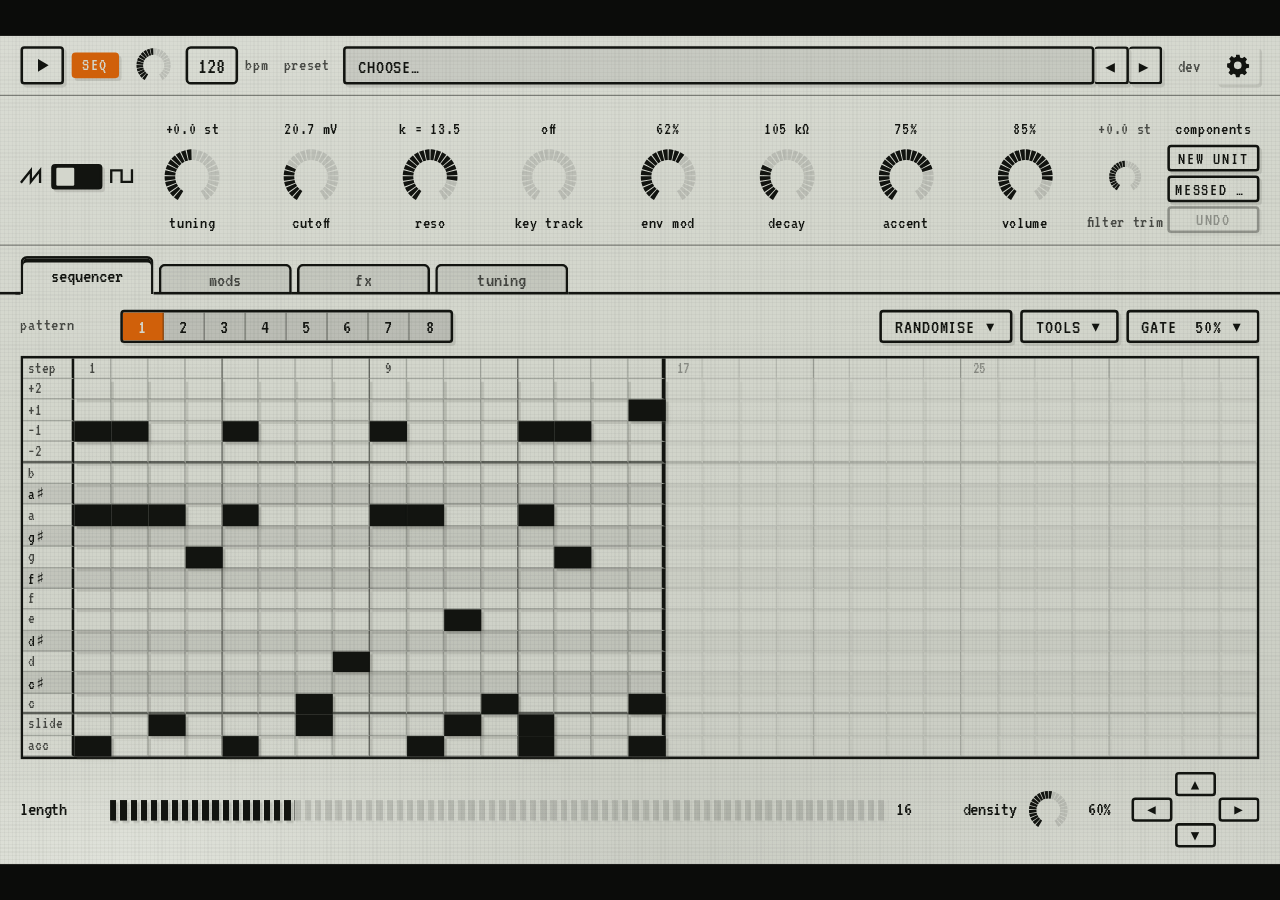
==== index.html @ 3429e7c6 "Copy of tb303-circuit-model at dfaf9ec (PR #81), the starting point Co-Authored-By: Claude Fable 5.2" ====
<!doctype html>
<html lang="en">
<meta charset="utf-8">
<meta name="viewport" content="width=device-width, initial-scale=1, maximum-scale=1, user-scalable=no, viewport-fit=cover">
<title>303 Circuit Model</title>
<link rel="manifest" href="manifest.webmanifest">
<meta name="theme-color" content="#181412">
<link rel="icon" href="icons/icon.svg" type="image/svg+xml">
<link rel="icon" href="icons/icon-192.png" sizes="192x192">
<link rel="apple-touch-icon" href="icons/apple-touch-icon.png">
<meta name="apple-mobile-web-app-capable" content="yes">
<meta name="mobile-web-app-capable" content="yes">
<meta name="apple-mobile-web-app-status-bar-style" content="black">
<meta name="apple-mobile-web-app-title" content="303">
<style>@font-face { font-family: 'VT323'; font-style: normal; font-weight: 400; font-display: block; src: url(fonts/VT323-Regular.ttf) format('truetype'); }</style>
<script>
// Inside the VST3 plug-in (plugin/) this page is the plug-in's screen: the plug-in hands it its saved storage and takes
// the engine messages, and the DAW's transport and tempo replace the Play button and Tempo dial. In a browser this is null.
const tbPlugin = (() => {
  const J = window.__JUCE__, d = J && J.initialisationData && J.initialisationData.tb303 && J.initialisationData.tb303[0];
  if (!d || !J.backend) return null;
  document.documentElement.dataset.plugin = '';
  const emit = (m) => J.backend.emitEvent('tb303', m), data = new Map(Object.entries(d.store || {}));
  const storage = { // a Storage the plug-in keeps (its own state for this instance, and a library shared by every instance)
    getItem: (k) => data.has(k) ? data.get(k) : null,
    setItem: (k, v) => { v = String(v); data.set(k, v); emit({ type: 'store', key: k, value: v }); },
    removeItem: (k) => { data.delete(k); emit({ type: 'store', key: k, value: null }); },
    key: (i) => [...data.keys()][i] ?? null,
    get length() { return data.size; },
  };
  return { info: d, storage, send: emit, on: (fn) => J.backend.addEventListener('tb303', fn) };
})();
const tbStore = tbPlugin ? tbPlugin.storage : (() => { try { return localStorage; } catch { return null; } })();
</script>
<script>try { const r = document.documentElement, t = JSON.parse(tbStore.getItem('tb303.lcdTheme')), v = JSON.parse(tbStore.getItem('tb303.lcdVars')); if (typeof t === 'string') r.dataset.lcd = t; if (JSON.parse(tbStore.getItem('tb303.lcdMode')) !== 'mono') r.dataset.lcdmode = 'colour'; if (v) for (const k in v) r.style.setProperty(k, v[k]); } catch {}</script>
<style>
/* Layout: one quiet instrument page (knobs, transport, steps); everything else lives in the Options sheet.
   Look (v45, from Johnny's SH-101 project): one pane of backlit orange LCD glass in a black bezel on a dark case.
   One ink for the segments, a faint ghost of unlit ones, the offset shadow LCD type casts, a pixel font throughout.
   Buttons are outlined boxes that invert when on. Deliberately single-theme: it is a lit LCD either way. */
:root {
  --case: #181412;
  --bezel: #0b0c0a;
  --glass: #f7962f;     /* orange backlit LCD */
  --ink: #1c0a00;
  --ghost: rgb(var(--ink-rgb) / .13);
  --tint: rgb(var(--ink-rgb) / .08);
  --tint2: rgb(var(--ink-rgb) / .2);
  --rulec: rgb(var(--ink-rgb) / .4);
  --shadow: 2px 2px 0 rgb(var(--ink-rgb) / .17);
  --page: var(--case);
  --bg: transparent;    /* device panel: the glass shows through */
  --fg: var(--ink);
  --mute: rgb(var(--ink-rgb) / .72);
  --line: rgb(var(--ink-rgb) / .45);
  --soft: var(--tint);
  --on: var(--ink);     /* switched on, selected: segments lit */
  --hi: var(--ink);     /* values, playhead */
  --well: var(--tint);  /* inset fields and the step grid */
  --font-body: "VT323", ui-monospace, "SF Mono", Menlo, monospace;
  --font-mono: var(--font-body);
  --knob: 48px;         /* every dial on the front, the effects and the mods */
  --knob-part: 40px;    /* dials in Options › Circuit */
  --kn-w: 78px;         /* width of an effect dial cell */
  color-scheme: light;
}
* { box-sizing: border-box; }
html { background: var(--case) radial-gradient(120% 60% at 50% 0%, #2d2622, var(--case)) no-repeat; color: var(--fg); min-height: 100%; }
body { margin: 0; padding-left: max(16px, env(safe-area-inset-left, 0px)); padding-right: max(16px, env(safe-area-inset-right, 0px)); padding-block: 28px 48px;
  font-family: var(--font-body); font-size: 17px; line-height: 1.5; color: var(--fg); background: transparent; }
.main { max-width: 1060px; margin: 0 auto; display: grid; gap: 10px; }
h1, h2, h3 { font-family: var(--font-body); font-weight: 400; margin: 0; text-wrap: balance; }
.label { font: 14px var(--font-body); letter-spacing: .02em; color: var(--mute); }
.hint { color: var(--mute); font-size: 17px; }
.status { position: absolute; width: 1px; height: 1px; overflow: hidden; clip: rect(0 0 0 0); }

/* controls */
button { font: 17px var(--font-body); color: var(--fg); background: transparent; border: 1px solid var(--ink); border-radius: 2px; padding: 4px 10px; cursor: pointer; }
button:hover:not(:disabled) { background: var(--rulec); }
button:disabled { opacity: .35; cursor: default; }
select, input[type=text] { font: 17px var(--font-body); color: var(--fg); background: transparent; border: 1px solid var(--ink); border-radius: 2px; padding: 4px 10px; }
input[type=text] { background: var(--well); }
select option { background: var(--bg); color: var(--fg); }
button:focus-visible, select:focus-visible, input:focus-visible, .knob:focus-visible { outline: 1px solid var(--hi); outline-offset: 2px; }
.icon { width: 34px; height: 30px; padding: 0; display: grid; place-items: center; }
.icon svg { width: 16px; height: 16px; fill: var(--fg); }
.switch { width: 40px; height: 20px; padding: 0; position: relative; background: var(--well); border-radius: 10px; }
.switch .thumb { position: absolute; top: 2px; left: 2px; width: 14px; height: 14px; border-radius: 50%; background: var(--fg); transition: left .12s; }
.switch[aria-checked=true] { background: var(--on); }
.switch[aria-checked=true] .thumb { left: 22px; background: var(--ink); }
.seg { display: inline-flex; border: 1px solid var(--ink); border-radius: 2px; overflow: hidden; }
.seg button { background: transparent; border: 0; border-right: 1px solid var(--ink); border-radius: 0; }
.seg button[aria-pressed=true], .seg button[aria-checked=true] { background: var(--on); color: var(--glass); }
.onoff { min-width: 52px; }
.onoff[aria-pressed=true] { background: var(--on); color: var(--glass); }
.tabs { display: flex; flex-wrap: nowrap; overflow-x: auto; scrollbar-width: thin; border-bottom: 1px solid var(--ink); }
.tabs button { flex: none; }
.mtabs button, .otabs button, #ptabs button { background: var(--glass); border: 1px solid var(--ink); border-bottom: 0; border-radius: 3px 3px 0 0; font: 15.5px var(--font-body); letter-spacing: .02em; color: var(--mute); margin: 0; padding: 5px 14px; }
.mtabs button[aria-selected=true], .otabs button[aria-selected=true], #ptabs button[aria-selected=true] { background: var(--on); color: var(--glass); border-bottom-color: transparent; }
.tabs button .n { font: 14px var(--font-mono); margin-left: 4px; }

/* dials: label above, ring in the middle, value below (as in Live) */
.knob { touch-action: none; cursor: ns-resize; border-radius: 50%; }
.knob svg { width: 100%; height: 100%; display: block; overflow: visible; }
.knob svg .trk { stroke: var(--ghost); stroke-width: 3.6; stroke-linecap: butt; }
.knob svg .arc { stroke: var(--hi); stroke-width: 3.6; stroke-linecap: butt; }
.knob svg .ptr { stroke: var(--ink); stroke-width: 3; stroke-linecap: round; }
.kn, .md, .pk { display: grid; justify-items: center; gap: 4px; text-align: center; min-width: 0; }
.kn .knob, .md .knob { width: var(--knob); height: var(--knob); }
.kn .name, .md .mname, .pk .ref { order: -1; font: 15.5px/1.2 var(--font-body); letter-spacing: 0; text-transform: none; color: var(--fg); }
.kn .val, .md .val, .pk .val { font: 14.5px/1.2 var(--font-body); color: var(--fg); min-height: 0; }
.kn .val, .md .val { transition: opacity .15s; }
.md .val, .pk .val { cursor: pointer; white-space: nowrap; }
.md .val.changed, .pk .val.changed { color: var(--on); font-weight: 400; }
.kn .ref { display: none; }
.kn.small .name { font-size: 16px; }

/* control bar: transport, tempo, the three preset pickers, Functions, version, options */
.top { display: flex; align-items: center; flex-wrap: wrap; gap: 10px 14px; position: sticky; top: 0; z-index: 30; margin: -28px -16px 0; padding: 10px 16px;
  background: transparent; border-bottom: 1px solid var(--ink); }
.play .sq, .play[aria-pressed=true] .tri { display: none; }
.play[aria-pressed=true] .sq { display: inline; }
.play[aria-pressed=true] { background: var(--on); }
.play[aria-pressed=true] svg { fill: var(--glass); }
.bpm { display: flex; align-items: center; gap: 10px; }
.bpm .knob { width: 30px; height: 30px; }
.bpm-read { display: flex; align-items: baseline; gap: 6px; line-height: 1; }
.bpm-read output { font: 18px/1 var(--font-body); background: var(--well); color: var(--hi); border: 1px solid var(--ink); border-radius: 2px; padding: 5px 8px; min-width: 4.2ch; text-align: center; }
.top .hp { position: relative; flex: 1 1 120px; min-width: 0; display: grid; grid-template-columns: auto minmax(0, 1fr); align-items: center; gap: 0 10px; }
.fn { position: relative; }
.top .fn > button { font: 17px/1.2 var(--font-body); padding: 5px 10px; }
.top .fn > button::after { content: " ▾"; font-size: 19.5px; }
.fn-menu { position: absolute; z-index: 40; top: calc(100% + 4px); right: 0; min-width: 220px; display: grid; padding: 4px 0;
  background: var(--glass); border: 1px solid var(--ink); border-radius: 3px; box-shadow: 0 6px 20px rgb(var(--ink-rgb) / .3); }
.fn-menu[hidden] { display: none; }
.fn-menu button { border: 0; background: transparent; text-align: left; padding: 6px 12px; font: 17px/1.4 var(--font-body); white-space: nowrap; }
.fn-menu button:disabled { opacity: .4; }
.fn-menu button:not(:disabled):hover, .fn-menu button:focus-visible { background: var(--hi) !important; color: var(--glass) !important; outline: 0; }
/* short messages from Functions, Generate and the like, under the bar */
.sq-msg { position: absolute; right: 16px; top: calc(100% + 6px); max-width: min(560px, calc(100% - 32px)); padding: 6px 10px; font: 17px/1.4 var(--font-body); color: var(--fg); pointer-events: none;
  background: var(--glass); border: 1px solid var(--ink); border-radius: 3px; box-shadow: 0 6px 20px rgb(var(--ink-rgb) / .3); }
.sq-msg:empty { display: none; }
.ver { font: 14.5px var(--font-body); color: var(--mute); white-space: nowrap; margin-left: auto; font-variant-numeric: tabular-nums; }
.gear { background: transparent; border-color: transparent; }
.ver + .gear { margin-left: 0; }
.gear svg { width: 20px; height: 20px; }

/* preset picker: our own listbox over a hidden <select>, with folders, search, filter chips and stars */
.pm { position: relative; flex: 1 1 100%; display: flex; min-width: 0; }
.pm .pm-btn { flex: 1; min-width: 0; display: flex; justify-content: space-between; gap: 10px; text-align: left; font: 17px/1.2 var(--font-body); padding: 5px 10px; background: var(--well); }
.pm-btn span { overflow: hidden; text-overflow: ellipsis; white-space: nowrap; }
.pm-btn .cur { flex: 1 1 auto; min-width: 0; }
.pm .pm-btn .cur { color: var(--fg); }
.pm .pm-step { padding: 0 8px; font-size: 12.5px; border-left-width: 0; }
.pm-pop { position: absolute; z-index: 40; top: calc(100% + 4px); left: 0; right: 0; min-width: 280px; max-height: min(62vh, 460px);
  display: grid; grid-template-columns: minmax(0, 1fr); grid-template-rows: auto minmax(0, 1fr);
  background: var(--glass); border: 1px solid var(--ink); border-radius: 3px; box-shadow: 0 6px 20px rgb(var(--ink-rgb) / .3); }
.pm-pop[hidden] { display: none; }
.pm-head { display: grid; min-width: 0; }
.pm .pm-qrow { display: flex; gap: 6px; margin: 8px; }
.pm .pm-q { flex: 1; min-width: 0; font: 17px var(--font-body); padding: 5px 8px; }
.pm-list { overflow-y: auto; overscroll-behavior: contain; padding: 0 0 6px; scrollbar-width: thin; scrollbar-color: var(--fg) transparent; }
.pm .pm-g { display: flex; width: 100%; border: 0; border-top: 1px solid var(--rulec); padding: 6px 10px; padding-left: calc(10px + var(--d, 0) * 14px); background: transparent;
  font: 14.5px var(--font-body); letter-spacing: .03em; text-align: left; }
.pm .pm-g.sub { font-weight: 400; color: var(--fg); border-top-color: transparent; }
.pm-g::before { content: "▸"; margin-right: 8px; }
.pm-g[aria-expanded=true]::before { content: "▾"; }
.pm-g .n { margin-left: auto; color: var(--mute); font-weight: 400; }
.pm-row { display: flex; align-items: stretch; }
.pm .pm-i { width: 100%; border: 0; padding: 2px 12px; background: transparent; text-align: left; font: 17px/1.6 var(--font-body); white-space: nowrap; overflow: hidden; text-overflow: ellipsis; }
.pm-row .pm-i { flex: 1; min-width: 0; padding-left: calc(12px + var(--d, 0) * 14px); display: flex; gap: 8px; align-items: baseline; }
.pm .pm-i[aria-selected=true] { background: var(--on); color: var(--glass); }
.pm-i.act, .pm-i:hover, .pm-g.act { background: var(--tint); }
.pm-path { margin-left: auto; color: var(--mute); font-size: 14px; flex: none; }
.pm-i[aria-selected=true] .pm-path { color: var(--glass); }
.pm .pm-star { flex: none; width: 28px; padding: 0; border: 0; background: transparent; color: var(--rulec); font-size: 17px; }
.pm .pm-star:hover { color: var(--fg); }
.pm .pm-star[aria-pressed=true] { color: var(--on); }
.pm-sum { padding: 4px 12px 6px; font-size: 14.5px; color: var(--mute); }
.pm-sep { border-top: 1px solid var(--rulec); margin: 4px 0; }
.pm-none { padding: 10px 12px; color: var(--mute); }
/* save / delete row at the foot of the picker */
.presets { display: flex; flex-wrap: wrap; gap: 10px 12px; align-items: center; }
.presets select { min-width: 200px; max-width: 100%; }
.presets input[type=text] { width: 180px; max-width: 100%; }
.presets .hint { flex-basis: 100%; }
.pm-foot { display: none; }
.pm-pop .pm-foot { display: flex; flex-wrap: wrap; gap: 6px; padding: 8px; border-top: 1.5px solid var(--fg); }
.pm-foot input[type=text] { flex: 1 1 140px; min-width: 0; font-size: 17px; padding: 5px 8px; }
.pm-foot button { padding: 5px 10px; font-size: 17px; }
.pm-foot .hint:empty { display: none; }
.top .hp[hidden] { display: none; }
.pm-opt { display: inline-flex; align-items: center; gap: 5px; font-size: 17px; cursor: pointer; }
.pm-foot #prj-roll { padding: 5px 8px; }
.pm .pm-favf { padding: 0 10px; font-size: 19.5px; line-height: 1; opacity: .6; }
.pm .pm-favf[aria-pressed=true] { opacity: 1; }
.pm .pm-favf[aria-pressed=true] { color: var(--on); border-color: var(--on); }

/* devices: grey panels with a title strip and an amber power dot */
.dev, .main > .pane { position: relative; background: var(--bg); border: 1px solid var(--ink); border-radius: 4px; padding: 34px 16px 16px; }
.dev::before, .main > .pane::before { content: attr(data-title); position: absolute; left: 0; right: 0; top: 0; height: 24px; padding: 0 10px 0 28px; display: flex; align-items: center;
  font: 16px var(--font-body); color: var(--fg); background: transparent; border-bottom: 1px solid var(--ink); border-radius: 4px 4px 0 0; }
.dev::after, .main > .pane::after { content: ""; position: absolute; left: 9px; top: 7px; width: 10px; height: 10px; border-radius: 50%; background: var(--on); }

/* TB-303 voice: waveform switch, the front dials, then components (filter trim, randomise, undo) */
.panel { display: grid; grid-template-columns: repeat(9, minmax(0, 1fr)) minmax(132px, 1.3fr); gap: 10px; align-items: start; }
.wave-kn { align-content: start; }
.wave-kn .switch { align-self: center; margin: 14px 0 12px; }
.parts-kn { align-content: start; grid-template-columns: auto 1fr; align-items: center; }
.parts-kn .name { grid-column: 1 / -1; }
.parts-kn .trim { grid-row: 2 / 5; }
.parts-kn .mini { width: 100%; min-width: 0; padding: 3px 2px; font: 14px var(--font-body); white-space: nowrap; overflow: hidden; text-overflow: ellipsis; }
.trim { display: grid; justify-items: center; gap: 1px; }
.kn .trim .knob { width: 28px; height: 28px; cursor: ns-resize; touch-action: none; }
.trim .tname { font: 13.5px var(--font-body); letter-spacing: .06em; text-transform: uppercase; color: var(--mute); }
.parts-kn .trim .tname { max-width: 40px; line-height: 1.15; text-align: center; }
.trim .tval { font: 14px var(--font-mono); color: var(--mute); font-variant-numeric: tabular-nums; }
.trim .tval.changed { color: var(--hi); }

/* tabs under the voice and the panes they show */
.mtabs { gap: 2px; margin: 6px 0 -11px; position: relative; z-index: 1; }
.pane { min-height: 0; }
.pane[hidden] { display: none !important; }

/* front-page mods */
.mods { display: grid; grid-template-columns: repeat(6, minmax(0, 1fr)); gap: 18px 10px; padding-top: 8px; }
.md .mname { margin-top: 2px; }
.md .mdesc { order: 2; font-size: 14.5px; line-height: 1.3; color: var(--mute); max-width: 14ch; }

/* effects: one pane, the RAT and the ducker side by side over the 224; dials a size down from the voice */
.fxpane { --knob: 40px; --kn-w: 64px; display: grid; grid-template-columns: auto auto auto minmax(0, 1fr); gap: 14px 0; align-content: start; }
.cmp-mode button { padding: 2px 8px; font: 14.5px var(--font-body); }
.fxpane .fxb:not(.blk-lex) { --kn-w: 56px; }
#fx-dly .fxsub { display: none; }
#pane-fx:not(:has(.onoff[aria-pressed=true]))::after { background: var(--ghost); }
.fxb { display: grid; gap: 8px; align-content: start; min-width: 0; padding: 0 20px; border-left: 1px solid var(--rulec); }
.fxb:first-child { padding-left: 0; border-left: 0; }
.fxb .fxknobs, .fxb .lex-progs { transition: opacity .15s; }
.fxb:not(.on) .fxknobs, .fxb:not(.on) .lex-progs { opacity: .5; }
.fxh { display: flex; flex-wrap: wrap; align-items: center; gap: 4px 10px; min-height: 26px; }
.fxname { font: 17px var(--font-body); color: var(--fg); }
.fxsub { font-size: 15.5px; color: var(--mute); }
.fxknobs { display: flex; flex-wrap: wrap; gap: 10px 6px; }
.fxknobs .kn { width: var(--kn-w); }
.blk-lex { grid-column: 1 / -1; padding: 12px 0 0; border-left: 0; border-top: 1px solid var(--rulec); gap: 10px; }
.lex-lcd { font: 18px var(--font-body); letter-spacing: .04em; color: var(--hi); }
.lex-progs { display: grid; grid-template-columns: repeat(var(--n, 9), minmax(0, 1fr)); gap: 4px; }
.lex-progs button { padding: 4px; font: 14.5px/1.2 var(--font-body); min-width: 0; white-space: nowrap; overflow: hidden; text-overflow: ellipsis; }
.lex-progs button b { display: block; font: 18px/1.2 var(--font-body); }
.lex-progs button[aria-checked=true] { background: var(--on); color: var(--glass); }
.lex-note { max-width: 70ch; font-size: 15.5px; color: var(--mute); }
.kn[hidden] { display: none !important; }

/* sequencer: banks and slots, side steppers, piano roll */
.sq { display: grid; gap: 14px; align-content: start; }
.sq-bank .seg button { padding: 5px 10px; font: 17px var(--font-mono); min-width: 30px; }
.sq-bank .slots button { min-width: 30px; padding: 0; height: 26px; position: relative; }
.sq-bank .slots button.used:not([aria-pressed=true]) { color: var(--hi); }
.sq-bank .slots button[data-ch]:not([data-ch=""])::after { content: attr(data-ch); position: absolute; top: -7px; right: -3px; font: 12.5px/1 var(--font-body); padding: 1px 3px; border-radius: 2px; background: var(--hi); color: var(--glass); }
.sq-bank .slots button.playing { outline: 2px solid var(--hi); outline-offset: -4px; }
.chain-read { display: flex; align-items: center; gap: 8px; font: 17px var(--font-body); }
.chain-read[hidden] { display: none; }
.chain-read .arr { color: var(--mute); }
.chain-read .now { background: var(--hi); color: var(--glass); padding: 0 3px; border-radius: 2px; }
.chain-read button { padding: 0 7px; font-size: 19.5px; line-height: 20px; }
.sq-body { display: grid; grid-template-columns: minmax(0, 1fr); gap: 6px; align-items: start; }
/* the strip over the roll: three rows with one kind of control each and a label column on the left, so everything lines up.
   pattern: slots, copy/paste and the edits; shape: four sliders; generate: two sliders and its buttons. */
.sq-row { display: flex; align-items: center; flex-wrap: wrap; gap: 4px 10px; }
.sq-row > .rlab { flex: none; width: 66px; font-size: 16px; color: var(--mute); text-transform: lowercase; }
.sld { display: grid; grid-template-columns: 66px 92px 40px; align-items: center; gap: 0 6px; font-size: 17px; text-transform: lowercase; margin-right: 6px; }
.sld span { white-space: nowrap; }
.sld output { text-align: left; font-size: 17px; font-variant-numeric: tabular-nums; }
.sld input { width: 100%; }
.acts { display: flex; flex-wrap: wrap; gap: 4px; margin-left: 6px; }
.acts button { padding: 0 9px; font-size: 16px; height: 26px; }
.seqwrap { overflow-x: auto; scrollbar-width: thin; }
/* every step fits on screen, even 64 (Johnny): columns share the width instead of scrolling */
.seq { display: grid; grid-template-columns: 40px repeat(var(--steps, 16), minmax(0, 1fr)); grid-auto-rows: 16px; width: 100%;
  font: 14px var(--font-body); border: 1px solid var(--ink); background: var(--well); user-select: none; }
.seq > * { border: 0; border-right: 1px solid var(--rulec); border-bottom: 1px solid var(--rulec); padding: 0; background: transparent; color: var(--mute); min-width: 0; display: flex; align-items: center; justify-content: center; font: inherit; }
.seq .rh { justify-content: flex-start; padding-left: 4px; letter-spacing: .04em; background: transparent; color: var(--mute); border-right: 1px solid var(--ink); }
.seq .bar { border-right-color: var(--rulec); }
.seq .blk { background: var(--tint); }
.seq .rh.blk { background: var(--tint2); color: var(--ink); }
.seq .hd { color: var(--mute); background: var(--glass); }
.seq .hd.cur { background: var(--hi); color: var(--glass); }
.seq .gap { border-bottom: 1.5px solid var(--rulec); }
.seq button { cursor: pointer; }
.seq button { touch-action: none; } /* ghost steps too, or a touch drag into them pans instead of painting */
.seq button:focus-visible { outline: 2px solid var(--fg); outline-offset: -3px; }
.seq .cell.cur:not(.on) { background: var(--tint2); }
.seq .cell.on { background: var(--on); box-shadow: inset 0 0 0 1px rgb(0 0 0 / .4); }
.seq .cell.on.cur { background: var(--ink); }
.seq [data-t=slide].on, .seq [data-t=accent].on { background: var(--hi); }
/* steps past the pattern's end: dimmed, press one to extend the pattern to it */
.seq .ghost { opacity: .32; }
.seq .hd.ghost { opacity: .5; }
.seq .cell.ghost:hover { opacity: .6; }
.seq .end { border-right: 2px solid var(--hi); }

/* options sheet: a fixed-size dialog, so switching tabs never resizes it */
dialog#options { width: min(940px, calc(100vw - 32px)); max-width: none; height: fit-content; min-height: 0; max-height: min(720px, calc(100dvh - 32px)); margin: clamp(16px, 9vh, 90px) auto auto; padding: 0;
  flex-direction: column; overflow: hidden; background: var(--bg); color: var(--fg); border: 1px solid var(--ink); border-radius: 4px; box-shadow: 0 20px 60px rgb(0 0 0 / .6); }
dialog#options[open] { display: flex; }
dialog#options::backdrop { background: rgb(var(--ink-rgb) / .3); }
.opt-head { flex: none; display: flex; align-items: flex-end; gap: 8px 26px; padding: 14px 14px 0 22px; background: var(--glass); border-bottom: 1px solid var(--ink); }
.opt-head h2 { font: 21px var(--font-body); letter-spacing: .04em; padding-bottom: 8px; }
.opt-head .otabs { border-bottom: 0; flex: 1; min-width: 0; }
.otabs button { margin-bottom: -1px; }
.xbtn { align-self: center; margin-bottom: 6px; border-color: transparent; }
.opt-body { flex: 1 1 auto; min-height: 0; overflow-y: auto; overscroll-behavior: contain; padding: 22px 22px 28px; scrollbar-width: thin; scrollbar-color: var(--fg) transparent; }
.osec { display: grid; gap: 16px; align-content: start; min-width: 0; }
.osec[hidden] { display: none; }

/* MIDI: the CC map */
.readouts { display: grid; grid-template-columns: auto 1fr; gap: 5px 14px; align-content: start; margin: 0; font: 16px var(--font-body); }
.readouts dt { color: var(--mute); }
.readouts dd { margin: 0; font-variant-numeric: tabular-nums; color: var(--hi); }
#midi-map { grid-template-columns: repeat(3, auto 1fr); gap: 6px 14px; }

/* About */
.notes { columns: 2 300px; column-gap: 32px; color: var(--mute); font-size: 18px; }
.notes p { margin: 0 0 10px; break-inside: avoid; }
.notes strong { color: var(--fg); font-weight: 400; }

/* Colours: one swatch per LCD theme, each a small piece of its own glass with its name in its own ink */
.lcd-swatches { display: grid; grid-template-columns: repeat(6, 1fr); gap: 14px; }
dialog#options #osec-colours .lcd-swatches button.sw[data-lcd] { display: grid; justify-items: start; align-content: space-between; gap: 10px; height: 92px; padding: 10px 12px;
  background: var(--glass); color: var(--ink); border: 2px solid var(--ink); border-radius: 4px; text-shadow: none;
  font-size: var(--fs-m); text-transform: lowercase; letter-spacing: .02em; box-shadow: 2px 2.2px 0 rgb(0 0 0 / .25); }
.lcd-swatches .bars { width: 100%; height: 12px; background: repeating-linear-gradient(90deg, var(--ink) 0 5px, transparent 5px 8px) left / 64% 100% no-repeat,
  repeating-linear-gradient(90deg, rgb(var(--ink-rgb) / .13) 0 5px, transparent 5px 8px); }
dialog#options #osec-colours .lcd-swatches button.sw[aria-checked=true] { outline: 3px solid var(--fg); outline-offset: 3px; }
/* the glass itself: brightness and saturation move the theme's glass colour (the ink stays), dirt scales the faded patches,
   the dark top edge and the vignette, grain the pixel grid. 100% is the stock look */
.lcd-look { display: grid; grid-template-columns: repeat(2, max-content); gap: 10px 48px; align-items: center; justify-content: start; margin-top: 18px; }
html.fit dialog#options .lcd-look .sld { grid-template-columns: 96px 220px 48px; margin: 0; font-size: var(--fs-m); }
html.fit dialog#options .lcd-look .sld output { font-size: var(--fs-m); }
#lcd-look-reset { justify-self: start; }

/* Every device gets the desktop screen: the fixed 1000 x 647 pane scaled to fit (fit.js), letterboxed on the dark case.
   No separate phone layout (Johnny, Nov 2026). In portrait on a touch screen it is small, so a quiet hint says to turn it. */
.rotate { display: none; }
@media (orientation: portrait) and (pointer: coarse) {
  .rotate { position: fixed; left: 0; right: 0; bottom: max(16px, env(safe-area-inset-bottom, 0px)); z-index: 1; display: flex; justify-content: center; align-items: center; gap: 8px;
    pointer-events: none; color: rgb(var(--panel-rgb) / .55); font: 16px var(--font-body); text-shadow: none; background: none; border: 0; }
  .rotate svg { width: 18px; height: 18px; stroke: currentColor; fill: none; stroke-width: 2; }
  .rotate p { margin: 0; }
  .rotate small { display: none; }
}
@media (prefers-reduced-motion: reduce) { * { transition: none !important; } }

/* LCD glass (v45, the look of Johnny's SH-101 project): the whole instrument is one pane of glass in a bezel.
   Colours and type come from the tokens in base.css; this file draws the glass and turns every control into ink on glass. */
.main { position: relative; color: var(--ink); text-shadow: var(--shadow); border: 0; border-radius: 0; padding: 0 16px 16px;
  background-color: var(--glass);
  background-image: linear-gradient(170deg, rgb(255 255 255 / .14), rgb(255 255 255 / 0) 38%, rgb(0 0 0 / .05)),
    repeating-linear-gradient(0deg, rgb(0 0 0 / calc(.03 * var(--grain))) 0 1px, transparent 1px 3px), repeating-linear-gradient(90deg, rgb(0 0 0 / calc(.03 * var(--grain))) 0 1px, transparent 1px 3px),
    radial-gradient(60% 30% at 10% 100%, rgb(var(--hl1-rgb) / .55), rgb(var(--hl1-rgb) / 0) 70%),
    radial-gradient(50% 28% at 90% 102%, rgb(var(--hl2-rgb) / .4), rgb(var(--hl2-rgb) / 0) 70%),
    radial-gradient(38% 20% at 70% 30%, rgb(var(--dk1-rgb) / calc(.14 * var(--dirt))), rgb(var(--dk1-rgb) / 0) 70%),
    linear-gradient(180deg, rgb(var(--dk2-rgb) / calc(.2 * var(--dirt))) 0%, rgb(var(--dk2-rgb) / 0) 22%),
    radial-gradient(130% 100% at 50% 60%, rgb(0 0 0 / 0) 60%, rgb(var(--dk3-rgb) / calc(.28 * var(--dirt))) 100%);
  box-shadow: inset 0 6px 14px rgb(0 0 0 / .35), inset -4px 0 10px rgb(0 0 0 / .15), 0 18px 40px rgb(0 0 0 / .5); }
body { padding-block: 20px 40px; font-size: 17px; line-height: 1.2; }
:focus-visible, button:focus-visible, select:focus-visible, input:focus-visible, .knob:focus-visible { outline: 2px dashed var(--ink); outline-offset: 2px; }
::selection { background: var(--ink); color: var(--glass); }

/* top bar: part of the glass, parted from the rest by a rule */
.top { position: relative; margin: 0 -16px; background: transparent; border-bottom: 1px solid var(--line); }
.sq-msg, .fn-menu, .pm-pop { background: var(--glass); color: var(--ink); border: 2px solid var(--ink); border-radius: 4px; box-shadow: 0 10px 30px rgb(0 0 0 / .45); text-shadow: none; }

/* buttons, fields: outlined in ink, inverted when on */
button, select, input[type=text] { background: transparent; color: var(--ink); border: 2px solid var(--ink); border-radius: 3px; text-shadow: var(--shadow); text-transform: lowercase; }
input[type=text] { text-transform: none; background: var(--tint); }
button:hover:not(:disabled) { background: var(--tint); }
button:active:not(:disabled) { background: var(--ink); color: var(--glass); text-shadow: none; }
select option { background: var(--glass); color: var(--ink); }
.icon svg, .gear svg { fill: var(--ink); }
.gear { border-color: transparent; }
.play[aria-pressed=true], .onoff[aria-pressed=true], .seg button[aria-pressed=true], .seg button[aria-checked=true],
.mtabs button[aria-selected=true], .otabs button[aria-selected=true], #ptabs button[aria-selected=true],
.lex-progs button[aria-checked=true], .pm .pm-i[aria-selected=true], .pm .pm-favf[aria-pressed=true] {
  background: var(--ink); color: var(--glass); text-shadow: none; }
.play[aria-pressed=true] svg { fill: var(--glass); }
.seg { border: 2px solid var(--ink); border-radius: 3px; }
.seg button { border: 0; border-right: 1px solid var(--rulec); border-radius: 0; text-shadow: var(--shadow); }
.seg button:last-child { border-right: 0; }
.switch { background: transparent; border: 2px solid var(--ink); }
.switch .thumb { background: var(--ink); border-radius: 2px; top: 1px; }
.switch[aria-checked=true] { background: var(--ink); }
.switch[aria-checked=true] .thumb { background: var(--glass); }
.label, .tname { text-transform: lowercase; letter-spacing: 0; }

/* dials (Johnny's reference, in the orange palette): separate wedge segments lit up to the value, ghost where unlit, the
   readout above and the label below; no pointer line and no centre number */
.knob svg { overflow: visible; }
.knob svg .trk { fill: var(--ghost); stroke: none; }
.knob svg .arc { fill: var(--ink); stroke: none; filter: drop-shadow(1.5px 1.5px 0 rgb(var(--ink-rgb) / .17)); }
.kn .val, .md .val { order: -2; }
.kn .name, .md .mname, .pk .ref { order: 1; }
.pk .val { order: -2; }
.wave-kn .name, .parts-kn .name { order: -3; } /* the waveform and components cells keep their titles on top */
.wave-kn .val { order: 1; }
.knob:focus-visible { outline: 2px dashed var(--ink); outline-offset: 2px; }
::selection { background: var(--ink); color: var(--glass); }

/* dials: a solid ring, ghost where unlit and ink up to the pointer, and a pointer from the centre to the ring */
.knob svg { overflow: visible; }
.knob svg .trk, .knob svg .arc { stroke-width: 7; stroke-linecap: butt; }
.knob svg .trk { stroke: var(--ghost); }
.knob svg .arc { fill: var(--ink); stroke: none !important; filter: drop-shadow(2px 2px 0 rgb(var(--ink-rgb) / .17)); }
.knob svg .ptr { stroke: var(--ink); stroke-width: 4; stroke-linecap: butt; }
.knob:focus-visible { outline-offset: 4px; border-radius: 4px; }
.pk.fixed .knob { opacity: .35; }
.kn .name, .md .mname, .fxname { text-transform: lowercase; }
.kn .val, .md .val { min-height: 1.1em; }

/* devices: no grey boxes, just a lowercase heading over an ink rule */
.dev, .main > .pane { background: transparent; border: 0; border-radius: 0; }
.main > .pane::before { display: none; }
.main > .pane { padding-top: 14px; }
.dev::before { left: 16px; right: 16px; }
.dev::before, .main > .pane::before { background: transparent; color: var(--ink); border-bottom: 1px solid var(--line); border-radius: 0; text-transform: lowercase; padding-left: 0; font-size: 21px; }
.dev::after, .main > .pane::after { display: none; }
.dev { border-bottom: 1px solid var(--line); margin: 0 -16px; padding-left: 16px; padding-right: 16px; }
.mtabs { margin: 10px -16px -11px; padding: 0 16px; border-bottom: 2px solid var(--ink); gap: 6px; }
.mtabs button { background: transparent; border: 2px solid var(--ink); border-bottom: 0; border-radius: 4px 4px 0 0; color: var(--ink); text-transform: lowercase; text-shadow: var(--shadow); }
.fxb, .blk-lex { border-color: var(--line); }

/* sequencer: ink cells on glass */
.seq { background: transparent; border: 2px solid var(--ink); text-shadow: none; }
.seq > * { border-right-color: rgb(var(--ink-rgb) / .25); border-bottom-color: rgb(var(--ink-rgb) / .25); color: var(--ink); }
.seq .rh { background: transparent; border-right: 2px solid var(--ink); text-transform: lowercase; }
.seq .bar { border-right-color: rgb(var(--ink-rgb) / .6); }
.seq .gap { border-bottom: 2px solid rgb(var(--ink-rgb) / .6); }
.seq .hd { background: transparent; }
.seq .hd.cur { background: var(--ink); color: var(--glass); }
.seq .cell.on { background: var(--ink); box-shadow: none; }
.seq .cell.on.cur { box-shadow: inset 0 0 0 2px var(--glass); }
.seq [data-t=slide].on, .seq [data-t=accent].on { background: repeating-linear-gradient(90deg, var(--ink) 0 3px, transparent 3px 5px); }
.seq .end { border-right: 3px solid var(--ink); }
.sq-bank .slots button.used:not([aria-pressed=true]) { background: var(--ghost); }
.sq-bank .slots button[data-ch]:not([data-ch=""])::after { background: var(--ink); color: var(--glass); }
.sq-bank .slots button.playing { outline: 2px dashed var(--ink); outline-offset: 2px; }
.bpm-read output { background: transparent; border: 2px solid var(--ink); border-radius: 4px; }

/* options sheet: a second pane of glass */
dialog#options { background: var(--glass); color: var(--ink); border: 6px solid var(--bezel); border-radius: 12px; text-shadow: var(--shadow); }
.opt-head { background: transparent; border-bottom: 2px solid var(--ink); }
.otabs button { background: transparent; border: 2px solid var(--ink); border-bottom: 0; text-transform: lowercase; color: var(--ink); }
canvas { background: transparent; border: 2px solid var(--ink); }
.dot, .pk.mod::after { background: var(--ink); border-radius: 0; }

/* sliders (Options › Monitor): a segmented ink bar with a solid ink cap */
input[type=range] { -webkit-appearance: none; appearance: none; height: 22px; margin: 0; background: none; cursor: pointer; touch-action: none; accent-color: var(--ink); }
input[type=range]::-webkit-slider-runnable-track { height: 10px; border: 2px solid var(--ink); border-radius: 2px; background: repeating-linear-gradient(90deg, var(--ghost) 0 3px, transparent 3px 6px); }
input[type=range]::-moz-range-track { height: 6px; border: 2px solid var(--ink); border-radius: 2px; background: repeating-linear-gradient(90deg, var(--ghost) 0 3px, transparent 3px 6px); }
input[type=range]::-moz-range-progress { height: 6px; background: repeating-linear-gradient(90deg, var(--ink) 0 3px, transparent 3px 6px); }
input[type=range]::-webkit-slider-thumb { -webkit-appearance: none; width: 12px; height: 20px; margin-top: -7px; background: var(--ink); border: 0; border-radius: 2px; box-shadow: var(--shadow); }
input[type=range]::-moz-range-thumb { width: 12px; height: 20px; background: var(--ink); border: 0; border-radius: 2px; }
input[type=checkbox] { accent-color: var(--ink); }

/* waveform switch: an LCD toggle, the lit block slides across */
.switch { border-radius: 3px; }
.switch .thumb { border-radius: 1px; box-shadow: none; }
/* steppers: the value reads like a segment display between two ink keys */

/* step grid as in the Shyoy: square ink blocks, no rounding; slides and accents solid like notes */
.seq > * { border-radius: 0; text-shadow: none; }
.seq button:hover:not(:disabled) { background: var(--tint2); }
.seq .cell.on, .seq [data-t=slide].on, .seq [data-t=accent].on { background: var(--ink); }
.seq .rh.blk, .seq .blk { background: var(--tint); }
/* waveform switch: always a light (glass) square sliding on a black ink track, whichever side it is on (Johnny) */
.switch, .switch[aria-checked=true], button.switch:hover:not(:disabled), button.switch:active:not(:disabled) { background: var(--ink); border-color: var(--ink); }
.switch .thumb, .switch[aria-checked=true] .thumb { background: var(--glass); }

/* ---- v63: the Elixir Synth screen treatment, in orange: black bezel on the dark case, a faded-patch veil over the glass,
   a drop shadow behind buttons and bars, and uppercase spaced button labels ---- */
:root { --dirt: 0; --grain: 1; --panel-rgb: 247 150 47; --ink-rgb: 28 10 0; --shade-rgb: 110 45 0; --light-rgb: 255 226 170;
  --hl1-rgb: 255 228 175; --hl2-rgb: 255 222 170; --dk1-rgb: 70 28 5; --dk2-rgb: 60 22 4; --dk3-rgb: 45 15 0; }
html { background: #0b0c0a radial-gradient(120% 80% at 50% 0%, #2a2d28, #161815) fixed; }
.main { border: 5px solid #0b0c0a; border-radius: 10px;
  box-shadow: inset 0 6px 16px rgb(0 0 0 / .36), inset -8px 8px 18px rgb(0 0 0 / .2), inset 0 0 0 1px rgb(255 255 255 / .1), 0 1px 0 rgb(255 255 255 / .07), 0 18px 40px rgb(0 0 0 / .5); }
.main::after { content: ""; position: absolute; inset: 0; border-radius: inherit; pointer-events: none; z-index: 5;
  background: radial-gradient(34% 17% at 76% 24%, rgb(var(--panel-rgb) / calc(.42 * var(--dirt))), rgb(var(--panel-rgb) / 0) 100%),
    radial-gradient(22% 12% at 16% 66%, rgb(var(--panel-rgb) / calc(.38 * var(--dirt))), rgb(var(--panel-rgb) / 0) 100%),
    radial-gradient(14% 9% at 58% 83%, rgb(var(--panel-rgb) / calc(.3 * var(--dirt))), rgb(var(--panel-rgb) / 0) 100%),
    linear-gradient(90deg, rgb(var(--panel-rgb) / 0) 88%, rgb(var(--panel-rgb) / calc(.22 * var(--dirt))) 97%, rgb(var(--panel-rgb) / calc(.1 * var(--dirt)))); }
/* no glow round the lit segments (Johnny, 2026-11-05: Glow fixed at 0, slider removed; "it's not really LCD any more") */
.main, .main button, .main .label, .main output { text-shadow: none; }
.main button:not(.seg button):not(.tabs button), .main .seg { box-shadow: 2px 2.2px 0 rgb(var(--shade-rgb) / .14); }
.main button:not(.mtabs button) { text-transform: uppercase; letter-spacing: .06em; }
.main .seq .cell.on, .main input[type=range]::-webkit-slider-thumb { filter: drop-shadow(2px 2.2px 0 rgb(var(--shade-rgb) / .17)); }
.main button:active:not(:disabled), .main button[aria-pressed="true"], .main button[aria-selected="true"] { text-shadow: none; }
/* fit-to-window (see fit.js): a 1000px screen scaled as a whole, centred on the dark case, nothing scrolls */
html.fit, html.fit body { height: 100dvh; overflow: hidden; }
html.fit body { padding: 0; position: relative; }
html.fit .main { position: absolute; left: 50%; top: 50%; width: 1000px; max-width: none; margin: 0; transform: translate(-50%, -50%) scale(var(--k, 1)); }
html.fit .sq-row { gap: 8px 14px; } html.fit .sld { grid-template-columns: 58px 72px 34px; gap: 6px; }

/* v65: sliders as segmented bar graphs (like the faders in Johnny's SH-101 screen): a row of segments, lit up to the value over a ghost of the rest */
.main input[type=range] { --f: 0; height: 22px; }
.main input[type=range]::-webkit-slider-runnable-track { height: 16px; margin: 0; border: 0; border-radius: 0; cursor: ew-resize;
  background: repeating-linear-gradient(90deg, var(--ink) 0 5px, transparent 5px 8px) left / round(down, calc(var(--f) * 100%), 8px) 100% no-repeat,
    repeating-linear-gradient(90deg, var(--ghost) 0 5px, transparent 5px 8px); filter: drop-shadow(2px 2.2px 0 rgb(var(--shade-rgb) / .17)); }
.main input[type=range]::-moz-range-track { height: 16px; border: 0; border-radius: 0; cursor: ew-resize;
  background: repeating-linear-gradient(90deg, var(--ink) 0 5px, transparent 5px 8px) left / round(down, calc(var(--f) * 100%), 8px) 100% no-repeat,
    repeating-linear-gradient(90deg, var(--ghost) 0 5px, transparent 5px 8px); }
.main input[type=range]::-webkit-slider-thumb { -webkit-appearance: none; width: 0; height: 0; margin: 0; background: none; box-shadow: none; filter: none; }
.main input[type=range]::-moz-range-thumb { width: 0; height: 0; border: 0; background: none; }
.main input[type=range]:focus-visible { outline: 2px dashed var(--ink); outline-offset: 3px; }
/* every page the same size: the pages stack in one cell (the hidden ones keep their space, unseen), so the screen is as tall as the tallest and never jumps */
html.fit .main > .pane { grid-row: 4; grid-column: 1; min-height: 0; overflow: auto; }
html.fit .main > .pane[hidden] { display: var(--pane-d, block) !important; visibility: hidden; pointer-events: none; }
.fxpane { --pane-d: grid; }

/* ---- design pass (Nov 2026): one fixed 1000 x 647 screen (MacBook Pro shape), one type scale, one control height ----
   type: 14px small print (dial readouts and names, row labels, notes), 16px controls, 18px headings
   controls in the pages: 26px tall, 2px ink outline, uppercase spaced labels; tabs and headings stay lowercase
   spacing: 6px between controls in a row, 8px between rows, 16px screen margin */
:root { --fs-s: 14px; --fs-m: 16px; --fs-l: 18px; --ctl-h: 26px; --row-h: 13px; }

/* dials: crisp wedges only. The ghost track used to carry a 7-unit ghost stroke (a soft halo that filled the gaps
   between segments) and the lit wedges a drop shadow; both gone, so every edge is sharp at any scale */
.knob svg { shape-rendering: geometricPrecision; }
.knob svg .trk, .main .knob svg .trk { fill: var(--ghost); stroke: none !important; filter: none; }
.knob svg .arc, .main .knob svg .arc { fill: var(--ink); stroke: none !important; filter: none; }

/* the screen */
html.fit .main { width: 1000px; height: 647px; padding: 0 16px 12px; gap: 8px; grid-template-rows: auto auto auto minmax(0, 1fr); align-content: stretch; }
html.fit .main > .pane { padding: 12px 16px 0; overflow: hidden; }
html.fit .top { padding: 8px 16px; gap: 10px 12px; min-height: 0; }
html.fit .top button, html.fit .top .bpm-read output, html.fit .pm .pm-btn { height: 30px; }
html.fit .dev { padding: 10px 16px 8px; }
/* no 'tb-303 voice' title or rule over the dials (Johnny) */
.dev::before { display: none !important; }
html.fit .mtabs { margin: 0 -16px -8px; }
html.fit .mtabs button { height: var(--ctl-h); padding: 0 14px; font-size: var(--fs-m); }

/* one size for small print and one for controls, everywhere */
html.fit .kn .val, html.fit .md .val, html.fit .kn .name, html.fit .md .mname, html.fit .trim .tname, html.fit .trim .tval,
html.fit .label, html.fit .md .mdesc, html.fit .sq-row > .rlab { font-size: var(--fs-s); }
html.fit .sld, html.fit .sld output, html.fit .fxname, html.fit .lex-lcd { font-size: var(--fs-m); }
html.fit .pane button:not(.seq button):not(.lex-progs button):not(.nudge button), html.fit .fxh .seg button { height: var(--ctl-h); padding: 0 10px; font-size: var(--fs-m); line-height: 1; }
html.fit .pane .seg button { min-width: 30px; }

/* sequencer: pattern and edit rows above the roll, shape and generate rows below; one label column */
html.fit .sq-body { gap: 6px; }
html.fit .sq-row { flex-wrap: nowrap; gap: 6px; min-height: var(--ctl-h); }
html.fit .sq-row > .rlab { width: 72px; color: var(--mute); }
html.fit .sq-row > .rlab-in { width: auto; margin-left: 22px; margin-right: 4px; }
html.fit .sq-row .acts { margin-left: 0; gap: 6px; }
html.fit .sq-row .acts + .acts, html.fit .sq-row .slots + .acts, html.fit .sq-row .chain-read + .acts { margin-left: 16px; }
html.fit .sq-bank .slots button { height: calc(var(--ctl-h) - 4px); min-width: 32px; padding: 0; }
html.fit .sld { grid-template-columns: 64px 84px 36px; gap: 6px; margin-right: 12px; }
html.fit .sq-side .sld:last-child { margin-right: 0; }
html.fit .seqwrap { display: grid; grid-template-columns: minmax(0, 1fr) 24px; gap: 4px; overflow: visible; }
html.fit .seq { grid-auto-rows: var(--row-h); font-size: 13px; }
/* nudge arrows, beside the octave lanes and the note rows: rows line up with the roll's (2px outline, then the step row) */
.nudge { display: grid; grid-template-rows: 2px repeat(19, var(--row-h, 16px)); align-content: start; }
.nudge button { min-width: 0; padding: 0; margin: 1px 0; font-size: 10px; line-height: 1; letter-spacing: 0; text-shadow: none; box-shadow: none !important; }
.nu-oct-up { grid-row: 3 / 5; } .nu-oct-dn { grid-row: 5 / 7; }
.nu-key-up { grid-row: 7 / 13; } .nu-key-dn { grid-row: 13 / 19; }

/* effects: Folder, Drive, delay and Compactor in one row over the reverb slot */
html.fit .fxpane { --knob: 40px; grid-template-columns: auto auto auto minmax(0, 1fr); gap: 14px 0; }
html.fit .fxpane .fxb:not(.blk-lex) { --kn-w: 52px; padding: 0 12px; }
html.fit .fxpane .fxb:first-child { padding-left: 0; }
html.fit .fxpane .fxb:nth-child(4) { padding-right: 0; }
html.fit .fxknobs { flex-wrap: nowrap; gap: 6px; }
html.fit .fxknobs .kn { width: var(--kn-w); }
html.fit .fxb { gap: 8px; }
html.fit .fxh { height: 30px; flex-wrap: nowrap; gap: 10px; }
html.fit .fxsub { display: none; }
html.fit .blk-lex { --kn-w: 64px; padding-top: 12px; gap: 8px; }
html.fit .lex-progs button { height: 38px; padding: 0 4px; font-size: 13px; line-height: 1.1; }
html.fit .lex-progs button b { font-size: var(--fs-m); line-height: 1.1; }
html.fit .lex-note { max-width: none; margin: 0; font-size: var(--fs-s); line-height: 1.25; }

/* mods: two even rows */
html.fit .mods { gap: 16px 10px; padding-top: 4px; }

/* the Options sheet: the same glass treatment as the screen, a fixed size so its tabs never resize it, scaled with the screen */
html.fit dialog#options { width: 960px; height: 600px; max-width: none; max-height: none; inset: auto; left: 50%; top: 50%; margin: 0; transform: translate(-50%, -50%) scale(var(--k, 1)); }
dialog#options, dialog#options button, dialog#options .label, dialog#options output { text-shadow: none; }
dialog#options button:not(.otabs button):not(#ptabs button):not(.xbtn) { text-transform: uppercase; letter-spacing: .06em; height: var(--ctl-h); padding: 0 10px; font-size: var(--fs-m); line-height: 1; box-shadow: 2px 2.2px 0 rgb(var(--shade-rgb) / .14); }
dialog#options .otabs button, dialog#options #ptabs button { height: var(--ctl-h); padding: 0 12px; font-size: var(--fs-m); }
dialog#options .opt-head h2 { font-size: var(--fs-l); }
dialog#options .kn .val, dialog#options .pk .val, dialog#options .pk .ref, dialog#options .readouts, dialog#options .hint { font-size: var(--fs-s); }
dialog#options .notes { font-size: var(--fs-m); }
dialog#options input[type=range] { --f: 0; height: 22px; }
dialog#options input[type=range]::-webkit-slider-runnable-track { height: 16px; margin: 0; border: 0; border-radius: 0; cursor: ew-resize;
  background: repeating-linear-gradient(90deg, var(--ink) 0 5px, transparent 5px 8px) left / round(down, calc(var(--f) * 100%), 8px) 100% no-repeat,
    repeating-linear-gradient(90deg, var(--ghost) 0 5px, transparent 5px 8px); }
dialog#options input[type=range]::-moz-range-track { height: 16px; border: 0; border-radius: 0;
  background: repeating-linear-gradient(90deg, var(--ink) 0 5px, transparent 5px 8px) left / round(down, calc(var(--f) * 100%), 8px) 100% no-repeat,
    repeating-linear-gradient(90deg, var(--ghost) 0 5px, transparent 5px 8px); }
dialog#options input[type=range]::-webkit-slider-thumb { -webkit-appearance: none; width: 0; height: 0; margin: 0; background: none; box-shadow: none; }
dialog#options input[type=range]::-moz-range-thumb { width: 0; height: 0; border: 0; background: none; }

/* popovers (Preset, Functions): the same controls as the pages */
.pm-foot button, .pm-foot input[type=text] { height: 30px; font-size: var(--fs-m); }
.pm-foot button { padding: 0 10px; line-height: 1; }

/* dial cells stack from the top, so a long description never pushes its dial out of line with the row */
.kn, .md, .pk { align-content: start; }
html.fit .fxh .seg button { height: 22px; }
/* the voice panel: the components buttons a size down so the panel is no taller than its dials */
html.fit .parts-kn .mini { height: 22px; padding: 0 4px; font-size: var(--fs-s); }
html.fit .panel { row-gap: 0; }
/* names lowercase everywhere, like every other dial name */
.trim .tname { text-transform: lowercase; letter-spacing: 0; }
.wave-kn .val { text-transform: lowercase; }
/* waveform switch: a saw glyph at the saw end, a square glyph at the square end, drawn in ink like the segments */
.wave-row { display: flex; align-items: center; gap: 6px; margin: 14px 0 12px; }
.wave-row .switch { margin: 0; }
.wglyph { width: 18px; height: 11px; fill: none; stroke: var(--ink); stroke-width: 2; stroke-linejoin: miter; stroke-linecap: square; overflow: visible; }
/* mods: the two rows of dials share the page's height, rather than leaving a gap at the bottom */
html.fit .mods { gap: 30px 10px; padding-top: 10px; }
/* the Options sheet: the screen's fine pixel grid too, and a lowercase title like every other heading */
dialog#options { background-image: repeating-linear-gradient(0deg, rgb(0 0 0 / calc(.03 * var(--grain))) 0 1px, transparent 1px 3px), repeating-linear-gradient(90deg, rgb(0 0 0 / calc(.03 * var(--grain))) 0 1px, transparent 1px 3px); }
dialog#options .opt-head h2 { text-transform: lowercase; }
/* touch: no pinch-zoom or page scroll (the screen already fills the window); scroll areas inside still scroll */
html.fit { touch-action: pan-x pan-y; overscroll-behavior: none; }
html.fit .pm-pop { max-height: 460px; }
/* tuning: 12 upright segmented faders, one per note; lit from the zero line up or down to the offset, a ghost of the rest.
   Readout above and name below, like the dials; a row of temperaments above and the root below, like the sequencer's rows */
.tupane { --pane-d: flex; display: flex; flex-direction: column; gap: 8px; }
.tupane[hidden] { display: none; }
html.fit .tu-top .acts.tu-end { margin-left: auto; }
#tu-sys button[aria-pressed=true] { background: var(--ink); color: var(--glass); text-shadow: none; }
.tu-faders { flex: 1; min-height: 0; display: grid; grid-template-columns: repeat(12, minmax(0, 1fr)); align-items: center; padding: 4px 0; }
.tu-col { display: flex; flex-direction: column; align-items: center; gap: 6px; }
.tu-col .val, .tu-col .mname { font-size: var(--fs-s); line-height: 1.2; color: var(--ink); text-transform: lowercase; font-variant-numeric: tabular-nums; }
.tu-col .val { cursor: pointer; min-width: 5ch; text-align: center; }
.tu-bar { display: flex; flex-direction: column; gap: 2px; width: 34px; padding: 2px; cursor: ns-resize; touch-action: none; outline-offset: 3px; }
.tu-bar i { display: block; height: 4px; background: var(--ghost); }
.tu-bar i.on { background: var(--ink); filter: drop-shadow(2px 2.2px 0 rgb(var(--shade-rgb) / .17)); }
.tu-bar i[data-s="0"] { height: 2px; margin: 1px -4px; background: var(--ink); }
.tu-bar:focus-visible { outline: 2px dashed var(--ink); }
.tu-foot .tu-note { margin-left: auto; font-size: var(--fs-s); white-space: nowrap; }
#tu-root { flex: none; }
html.fit #tu-root button { height: calc(var(--ctl-h) - 4px); min-width: 32px; padding: 0; text-transform: lowercase; }

/* no status line or message boxes (Johnny, v107: messages were distracting); the old message spots stay hidden */
.sq-msg, .pm-foot .hint[role=status] { display: none !important; }
html.fit .main { grid-template-columns: minmax(0, 1fr); }

/* Randomise and Tools menus at the right of the pattern row (Johnny): same look as Functions, a key on the right of each item */
.sq-row .rmenu { margin-left: auto; }
.sq-row .rmenu + .rmenu { margin-left: 0; }
.rmenu > button::after { content: " ▾"; }
.rmenu .fn-menu { min-width: 230px; padding: 4px 0 6px; }
.rmenu .fn-menu button { display: flex; justify-content: space-between; align-items: center; gap: 18px; text-transform: none; letter-spacing: 0; padding: 0 12px 0 22px; }
html.fit .pane .rmenu .fn-menu button { height: 24px; padding: 0 12px 0 22px; font-size: var(--fs-m); box-shadow: none; }
.rmenu .mh { padding: 6px 12px 2px; font-size: var(--fs-s, 13px); color: var(--mute); text-transform: lowercase; }
.rmenu kbd { font: var(--fs-s, 13px)/1 var(--font-mono); color: var(--mute); }
.rmenu .fn-menu button:not(:disabled):hover kbd, .rmenu .fn-menu button:focus-visible kbd { color: var(--glass); }
/* FX type menus (Drive pedal, Reverb type): the same dropdown, opening down-left from the unit's header, a tick on the current one */
.tmenu > button { min-width: 0; padding: 2px 10px; font: var(--fs-m, 14.5px) var(--font-body); white-space: nowrap; }
.tmenu .fn-menu { left: 0; right: auto; min-width: 180px; }
.tmenu .fn-menu button { position: relative; justify-content: flex-start; }
#pane-fx .tmenu .fn-menu button { height: 21px; padding: 0 14px 0 28px; } /* 21px so nine programs fit below the reverb row */
.tmenu .fn-menu button[aria-checked=true]::before { content: "✓"; position: absolute; left: 9px; }
/* the randomise row went into the menu, so the roll takes its height; the generate row is just its two sliders now */
#pane-seq { --row-h: 14.5px; }

/* ---- a lighter glass (Johnny, Nov 2026): the same look as before, just a paler orange backlight, halfway between the original #f7962f and #fcab55 ---- */
:root { --glass: #faa142; --panel-rgb: 250 161 66; }

/* ---- consistency pass (Johnny, Nov 2026): every page, menu and the Options sheet on the same sizes ----
   controls 16px (--fs-m) everywhere, the top bar included; a segmented group is as tall as a button (26px outside);
   every dropdown item (Functions, Randomise, Tools, the FX type and program menus, the preset list) one height,
   one indent and no button shadow; headings lowercase in the Options sheet like the FX units */
:root { --menu-h: 22px; }
html.fit .pm .pm-btn, .pm-opt, .pm .pm-q, .pm-foot input[type=text] { font-size: var(--fs-m); }
.top .fn > button::after { font-size: inherit; }
html.fit .pane .seg button:not(.seq button):not(.lex-progs button):not(.nudge button), html.fit .fxh .seg button, html.fit #tu-root button { height: calc(var(--ctl-h) - 4px); }
html.fit .fn-menu button, html.fit .pane .fn-menu button:not(.seq button):not(.lex-progs button):not(.nudge button), html.fit #pane-fx .tmenu .fn-menu button {
  height: var(--menu-h); padding: 0 12px 0 22px; font-size: var(--fs-m); line-height: 1; box-shadow: none !important; }
.fn-menu { padding: 4px 0 6px; }
.fn-menu button { display: flex; justify-content: space-between; align-items: center; gap: 18px; }
.tmenu .fn-menu button[aria-checked=true]::before { left: 8px; }
.fn-menu kbd { font: var(--fs-s)/1 var(--font-mono); color: var(--mute); text-transform: uppercase; }
.fn-menu button:not(:disabled):hover kbd, .fn-menu button:focus-visible kbd { color: var(--glass); }
.pm-pop .pm-foot input[type=text] { flex: 1 1 260px; }
html.fit .pm .pm-i { height: var(--menu-h); line-height: var(--menu-h); padding-top: 0; padding-bottom: 0; font-size: var(--fs-m); box-shadow: none !important; }
html.fit .pm .pm-star { height: var(--menu-h); font-size: var(--fs-m); box-shadow: none !important; }
.pm .pm-g, .pm-sum, .pm-path { font-size: var(--fs-s); }
/* Options: the circuit block tabs outlined like the section tabs above them; Monitor's headings like the FX unit names */
dialog#options #ptabs button { border-width: 2px; border-bottom-width: 0; }
#midi-status { margin: 0; }
#midi-map dd { text-transform: lowercase; }

/* the cross under the roll (Johnny): replaces the octave and semitone arrows that ran down the right of the roll, so the
   roll takes the whole width. The shape and generate rows stack on the left, the cross sits at the right of the two */
html.fit .seqwrap { grid-template-columns: minmax(0, 1fr); gap: 0; }
.sq-foot { display: flex; align-items: center; gap: 16px; min-width: 0; }
.sq-foot-rows { flex: 1; min-width: 0; display: grid; gap: 6px; }
.dpad { display: grid; grid-template-columns: repeat(3, 32px); grid-template-rows: repeat(3, 19px); gap: 1px 2px; flex: none; }
.dpad button { min-width: 0; height: auto; margin: 0; padding: 0; font-size: 11px; line-height: 1; letter-spacing: 0; }
.dp-up { grid-area: 1 / 2; } .dp-lt { grid-area: 2 / 1; } .dp-rt { grid-area: 2 / 3; } .dp-dn { grid-area: 3 / 2; }
html.fit .sq-foot .sld { grid-template-columns: 64px 68px 36px; }

/* preset list: unticked favourite is a faint outline, ticked stays solid; X deletes (click twice) */
.pm .pm-star[aria-pressed=false] { color: var(--ink); opacity: .28; }
.pm .pm-row:hover .pm-star[aria-pressed=false] { opacity: .55; }
.pm .pm-star[aria-pressed=false]:hover { opacity: 1; }
.pm .pm-del { flex: none; min-width: 26px; padding: 0 6px; border: 0; background: transparent; color: var(--ink); opacity: .45; font: var(--fs-m)/1 var(--font-body); box-shadow: none !important; }
html.fit .pm .pm-del { height: var(--menu-h); }
.pm .pm-row:hover .pm-del { opacity: .75; }
.pm .pm-del:hover { opacity: 1; }
.pm .pm-del[aria-pressed=true] { opacity: 1; background: var(--ink); color: var(--glass); font-size: var(--fs-s); text-transform: lowercase; }
.pm .pm-restore { display: block; width: 100%; border: 0; background: transparent; text-align: left; padding: 0 12px; padding-left: calc(12px + var(--d, 0) * 14px); height: var(--menu-h, 22px); font-size: var(--fs-s); color: var(--mute); text-transform: lowercase; box-shadow: none !important; }
.pm .pm-restore:hover { color: var(--ink); background: var(--tint); }

/* FX routing (Johnny): a small block diagram under the reverb, the order switches at its right. Blocks are ink outlines,
   filled when the unit is on; click one to switch it */
.blk-route { grid-column: 1 / -1; display: flex; align-items: center; gap: 16px; padding: 8px 0 0; border-left: 0; border-top: 1px solid var(--rulec); }
.route-dia { width: 560px; height: 60px; flex: none; overflow: visible; font-family: var(--font-body); }
.route-dia .rw { fill: none; stroke: var(--ink); stroke-width: 1.5; }
.route-dia .ra, .route-dia .rn { fill: var(--ink); stroke: none; }
.route-dia .rs-sum { fill: none; stroke: var(--ink); stroke-width: 1.5; }
.route-dia .rt { fill: var(--ink); font-size: 15px; }
.route-dia .rs { fill: var(--mute); font-size: 13px; text-anchor: middle; }
.route-dia .rb rect { fill: none; stroke: var(--ink); stroke-width: 1.5; stroke-dasharray: 3 2; }
.route-dia .rb text { fill: var(--mute); font-size: 15px; text-anchor: middle; }
.route-dia .rb.on rect { fill: var(--ink); stroke-dasharray: none; }
.route-dia .rb.on text { fill: var(--glass); }
.route-dia [data-u] { cursor: pointer; }
.route-dia [data-u]:hover rect { stroke-width: 2.5; }
.route-dia [data-u]:focus-visible { outline: none; }
.route-dia [data-u]:focus-visible rect { stroke-width: 2.5; stroke-dasharray: none; }
.route-ctl { display: grid; gap: 6px; justify-items: start; margin-left: auto; }
html.fit .blk-route .seg button { height: calc(var(--ctl-h) - 6px); padding: 0 10px; font-size: var(--fs-m); white-space: nowrap; }
.route-ctl .seg { width: 100%; } .route-ctl .seg button { flex: 1; }

/* FX page tidy (Johnny): one dial pitch on every unit (58px dial + 6px gap), so the top row fills the width and the
   reverb dials sit on the same spacing; the routing strip starts at the left edge like the On buttons above it, and
   its switches are the same height as every other control */
html.fit .fxpane { --kn-w: 58px; gap: 12px 0; }
html.fit .fxpane .fxb:not(.blk-lex):not(.blk-route) { --kn-w: 58px; }
html.fit .blk-lex { --kn-w: 58px; padding-top: 10px; }
html.fit .fxknobs { gap: 6px; }
html.fit .fxpane .fxb.blk-route { padding: 10px 0 0; gap: 0; }
html.fit .blk-route .seg button { height: calc(var(--ctl-h) - 4px); }
.route-ctl { gap: 8px; }

/* Sequencer foot (Johnny): no row labels; a long Length slider on its own line, then Step len, Shift and Transpose */
html.fit .sq-row.sq-side { flex-wrap: wrap; row-gap: 6px; }
html.fit .sq-foot .sld.len { flex: 1 0 100%; grid-template-columns: 64px minmax(0, 1fr) 36px; margin-right: 0; }

/* FX page, second pass (Johnny): no "routing" label, the diagram starts at the page edge; the rows share the spare
   height so the page does not end in a gap */
html.fit .fxpane { gap: 26px 0; }
html.fit .fxpane .fxb.blk-route { padding-top: 14px; }
html.fit .blk-lex { padding-top: 14px; }

/* ---- LCD colours (Johnny, Nov 2026: Options › Colours). Each theme swaps only the colour tokens, so the glass, haze,
   glow and shadows are drawn the same way in every colour. Orange (#faa142 glass, brown-black ink) stays the default and is
   exactly the look above. data-lcd goes on <html>; a swatch in the Colours tab carries it too, so it previews its own glass and ink ---- */
[data-lcd=orange] { --glass: #faa142; --ink: #1c0a00; --panel-rgb: 250 161 66; --ink-rgb: 28 10 0; --shade-rgb: 110 45 0; --light-rgb: 255 226 170;
  --hl1-rgb: 255 228 175; --hl2-rgb: 255 222 170; --dk1-rgb: 70 28 5; --dk2-rgb: 60 22 4; --dk3-rgb: 45 15 0; }
[data-lcd=amber] { --glass: #f4c24a; --ink: #1e1500; --panel-rgb: 244 194 74; --ink-rgb: 30 21 0; --shade-rgb: 110 78 0; --light-rgb: 255 240 185;
  --hl1-rgb: 255 241 190; --hl2-rgb: 255 236 180; --dk1-rgb: 72 50 5; --dk2-rgb: 62 42 4; --dk3-rgb: 46 30 0; }
[data-lcd=lime] { --glass: #b3c46a; --ink: #0f1a05; --panel-rgb: 179 196 106; --ink-rgb: 15 26 5; --shade-rgb: 52 70 10; --light-rgb: 232 244 190;
  --hl1-rgb: 234 246 195; --hl2-rgb: 228 242 185; --dk1-rgb: 34 50 8; --dk2-rgb: 30 44 6; --dk3-rgb: 20 32 2; }
[data-lcd=blue] { --glass: #7bb6e2; --ink: #03112a; --panel-rgb: 123 182 226; --ink-rgb: 3 17 42; --shade-rgb: 12 50 100; --light-rgb: 215 236 255;
  --hl1-rgb: 218 238 255; --hl2-rgb: 210 232 252; --dk1-rgb: 10 34 72; --dk2-rgb: 8 30 62; --dk3-rgb: 4 20 46; }
[data-lcd=red] { --glass: #f26b52; --ink: #220403; --panel-rgb: 242 107 82; --ink-rgb: 34 4 3; --shade-rgb: 112 22 8; --light-rgb: 255 214 196;
  --hl1-rgb: 255 216 198; --hl2-rgb: 255 208 190; --dk1-rgb: 80 16 6; --dk2-rgb: 68 14 5; --dk3-rgb: 50 8 2; }
[data-lcd=grey] { --glass: #d3d6cc; --ink: #121410; --panel-rgb: 211 214 204; --ink-rgb: 18 20 16; --shade-rgb: 64 68 58; --light-rgb: 248 250 242;
  --hl1-rgb: 250 252 245; --hl2-rgb: 246 248 240; --dk1-rgb: 44 46 40; --dk2-rgb: 38 40 34; --dk3-rgb: 28 30 24; }

/* the reverb and the flanger share the second row; the flanger's mode switch is its title */
.fx-row2 { grid-column: 1 / -1; display: flex; align-items: stretch; border-top: 1px solid var(--rulec); }
.fx-row2 .blk-lex { flex: 1; min-width: 0; border-top: 0; }
html.fit .fxpane .fx-row2 #fx-flg { flex: none; padding: 14px 0 0 12px; }
.kn.dim { opacity: .4; }

/* readouts keep their width as the value changes (Johnny: controls moved when a value went from one to two figures) */
.trim .tval { min-width: 8ch; text-align: center; }
.top .bpm-read output#bpm-val { width: calc(3ch + 20px); min-width: 0; font-variant-numeric: tabular-nums; }
.kn .val, .md .val, .sld output, .fx output, output { font-variant-numeric: tabular-nums; }

/* ---- Grey + colour mode (Johnny, Nov 2026: Options › Colours › Mode; the default since v124). Mono is every theme above,
   one ink on one glass. Grey + colour puts the grey glass underneath and uses the chosen theme as the one accent colour,
   deepened so it reads on grey like a printed colour filter on a real LCD (grey itself means no accent): the FX On buttons and
   routing blocks, the selected page tab, the play light, the pattern in use and the step being played.
   Every dial and slider, the slide and accent blocks, all text and lines stay in the grey theme's ink (Johnny). data-lcdmode=colour goes on <html>; the
   page head puts it there unless tb303.lcdMode says mono ---- */
:root[data-lcdmode=colour] { --glass: #d3d6cc; --ink: #121410; --panel-rgb: 211 214 204; --ink-rgb: 18 20 16; --shade-rgb: 64 68 58; --light-rgb: 248 250 242;
  --hl1-rgb: 250 252 245; --hl2-rgb: 246 248 240; --dk1-rgb: 44 46 40; --dk2-rgb: 38 40 34; --dk3-rgb: 28 30 24; --accent: #d0600a; }
:root[data-lcdmode=colour][data-lcd=amber] { --accent: #b58300; }
:root[data-lcdmode=colour][data-lcd=lime] { --accent: #4e8a16; }
:root[data-lcdmode=colour][data-lcd=blue] { --accent: #2a63ae; }
:root[data-lcdmode=colour][data-lcd=red] { --accent: #c2352a; }
:root[data-lcdmode=colour][data-lcd=grey] { --accent: var(--ink); }
[data-lcdmode=colour] .fxb .onoff[aria-pressed=true], [data-lcdmode=colour] .mtabs button[aria-selected=true],
[data-lcdmode=colour] .play[aria-pressed=true] { background: var(--accent); border-color: var(--accent); color: var(--glass); }
[data-lcdmode=colour] .route-dia .rb.on[data-u] rect { stroke: var(--accent); }
[data-lcdmode=colour] .route-dia .rb.on[data-u] rect { fill: var(--accent); }
[data-lcdmode=colour] .slots button[aria-pressed=true], [data-lcdmode=colour] .seq .hd.cur { background: var(--accent); }
/* Options › Colours: the Mono / Grey + colour switch over the swatches (the swatch picks the glass in Mono, the accent in Grey + colour) */
.lcd-mode { display: flex; align-items: center; gap: 16px; margin-bottom: 16px; font-size: var(--fs-m); text-transform: lowercase; }
html.fit dialog#options .lcd-mode .seg button { height: var(--ctl-h); padding: 0 14px; font-size: var(--fs-m); }

/* Options › About: Install app at the top (moved from the Functions menu, which is gone) */
.opt-install { display: flex; align-items: center; gap: 12px; margin-bottom: 14px; }
.opt-install #opt-install-msg { color: var(--mute); }

/* Inside the VST3 plug-in the DAW's transport and tempo run it: no Play button, Tempo dial or Install app */
html[data-plugin] #play, html[data-plugin] .top .bpm, html[data-plugin] .opt-install { display: none; }

/* Screen text is not selectable (a drag or double-click on a label must not highlight it), except where you type. */
html { -webkit-user-select: none; user-select: none; -webkit-touch-callout: none; }
input, textarea, [contenteditable="true"] { -webkit-user-select: text; user-select: text; }

/* No focus box: pressing a key command (a, space, 1-8...) must not draw a box round the control last clicked. */
*:focus, *:focus-visible { outline: none !important; }
.route-dia .rb[data-u]:focus-visible rect { stroke-width: 1.5; stroke-dasharray: 3 2; }
.route-dia .rb.on[data-u]:focus-visible rect { stroke-dasharray: none; }
/* No bezel round the screen, in the app as in the plug-in (Johnny: "it just takes up space"). The 1000x647 screen still scales as a
   whole (fit.js) and touches the window edges; any space left over when the window is not the screen's shape is plain near-black, so the
   glass shows exactly the shape of the plug-in window (Johnny). To bring the case back, delete this block and set pad in fit.js back. */
html.fit { background: #0b0c0a; }
html.fit .main { border: 0; border-radius: 0; box-shadow: none; }

/* Proper tabs (Johnny: "more like proper tabs"): the page tabs and the Options tabs are folder tabs on a 2px rule.
   The open tab is clear glass, a little taller, and has no rule under it, so it joins the page below; a bar runs across its top
   (ink in both modes: Johnny, no spot colour on the tabs). The others sit back: shorter, shaded, fainter labels, closed off by the rule.
   Page tabs: the rule is drawn in pieces (a lead-in, each closed tab's bottom edge and the gap before it, a run to the right edge) so the
   open tab shows the real glass under it. Options tabs: the head's rule stays and the open tab covers it with a strip of glass. */
html.fit .main .mtabs { display: flex; align-items: flex-end; gap: 0; padding: 0; border-bottom: 0; overflow: visible; }
html.fit .main .mtabs::before { content: ""; flex: 0 0 16px; border-bottom: 2px solid var(--ink); }
html.fit .main .mtabs::after { content: ""; flex: 1 1 auto; border-bottom: 2px solid var(--ink); }
.otabs { overflow: visible; align-items: flex-end; gap: 4px; }
html.fit .main .mtabs button, html.fit dialog#options .otabs button { position: relative; box-sizing: border-box; margin: 0; border: 2px solid var(--ink); border-radius: 5px 5px 0 0;
  height: calc(var(--ctl-h) - 2px); line-height: 1; background: var(--tint); color: var(--mute); box-shadow: none; }
html.fit .main .mtabs button + button { margin-left: 4px; }
html.fit .main .mtabs button { border-bottom: 0; padding-bottom: 2px; }
html.fit .main .mtabs button::before { content: ""; position: absolute; left: -6px; right: -2px; bottom: 0; height: 2px; background: var(--ink); }
html.fit dialog#options .otabs button { border-bottom: 0; }
html.fit .main .mtabs button:hover:not([aria-selected=true]), html.fit dialog#options .otabs button:hover:not([aria-selected=true]) { background: var(--tint2); color: var(--ink); }
html.fit .main .mtabs button[aria-selected=true], html.fit dialog#options .otabs button[aria-selected=true] {
  height: calc(var(--ctl-h) + 4px); background: transparent; color: var(--ink); border-color: var(--ink); border-bottom: 0; box-shadow: inset 0 3px 0 var(--ink); }
html.fit .main .mtabs button[aria-selected=true]::before { right: auto; width: 4px; }
html.fit dialog#options .otabs button[aria-selected=true] { margin-bottom: -2px; padding-bottom: 2px; }
html.fit dialog#options .otabs button[aria-selected=true]::after { content: ""; position: absolute; left: 0; right: 0; bottom: 0; height: 2px; background: var(--glass); }
html.fit .main .mtabs button[aria-selected=true]:active, html.fit dialog#options .otabs button[aria-selected=true]:active { background: transparent; color: var(--ink); }

/* Gate ▾ (Johnny, was the Step len slider): the note length moved out of its slider into a menu beside Tools; a tick on the current value */
.gmenu .fn-menu { min-width: 120px; }
.gmenu .fn-menu button { position: relative; justify-content: flex-start; }
.gmenu .fn-menu button[aria-checked=true]::before { content: "✓"; position: absolute; left: 8px; }
#o-gate { display: inline-block; min-width: 4ch; text-align: right; }

/* ---- Spacing pass (Johnny, Nov 2026: "go through every page and ensure good spacing and even look") ----
   one 16px margin down both sides of the screen (top bar, dials, tabs and every page line up on it, the pages used to sit in a
   further 16px); every page starts 12px under the tab rule and ends 12px above the bottom edge; the spare height is shared out
   evenly on each page rather than left as a gap at the bottom. Spacing tokens: --gap-s 6px between controls, --gap-m 12px
   between rows and from the edges, --gap-l between the FX rows either side of their rules. */
:root { --gap-s: 6px; --gap-m: 12px; --gap-l: 28px; }
html.fit .main > .pane { padding: var(--gap-m) 0 0; }

/* top bar: the BPM readout's label centred on the controls like Preset and the version (it sat on the baseline, 2px low);
   the gear is a borderless icon, so no shadow edge either */
html.fit .top .bpm-read { align-items: center; }
html.fit .top .gear { box-shadow: none; }

/* voice panel: Components as a dial cell like the rest: the trim's value on the value row, its dial centred on the dial row, its
   name on one line on the name row; the heading over the three buttons, which fill the dial height in three even steps */
html.fit .parts-kn { display: grid; grid-template-columns: 54px minmax(0, 1fr); grid-template-rows: 17px repeat(3, 21px); gap: 3px 6px; align-items: stretch; }
html.fit .parts-kn .name { grid-column: 2; grid-row: 1; align-self: center; text-align: center; }
html.fit .parts-kn .trim { grid-column: 1; grid-row: 1 / -1; grid-template-rows: auto minmax(0, 1fr) auto; align-items: center; gap: 0; }
html.fit .parts-kn .trim .tval { order: -1; min-width: 0; line-height: 17px; }
html.fit .parts-kn .trim .tname { max-width: none; white-space: nowrap; letter-spacing: 0; line-height: 17px; font-size: var(--fs-s); }
html.fit .parts-kn .mini { grid-column: 2; height: 21px; }
html.fit .wave-kn .val { margin-top: 2px; }

/* Sequencer: pattern row, roll, then Length and the cross, the same gap between each; the roll's rows take the spare height */
#pane-seq { --row-h: 16.4px; }
html.fit .sq-body { gap: 10px; }

/* Mods: the first row 12px under the tabs like every other page, then the same space between the rows as under the second */
html.fit .mods { padding-top: 0; row-gap: 64px; align-content: start; }

/* FX: the same space above and below each rule (it was 26px above and 14px below) */
html.fit .fxpane { row-gap: var(--gap-l); }
html.fit .blk-lex, html.fit .fxpane .fx-row2 #fx-flg, html.fit .fxpane .fxb.blk-route { padding-top: var(--gap-l); }

/* Options sheet: one gap between the sections of a tab (it was 16, 30 or 34px); the look sliders run the full width in two
   columns with Reset under them on the same rhythm */
dialog#options #osec-midi, dialog#options #osec-colours, dialog#options #osec-about { gap: 24px; }
dialog#options #osec-colours > *, dialog#options #osec-midi > *, dialog#options #osec-about > * { margin-top: 0; margin-bottom: 0; }
html.fit dialog#options .lcd-look { grid-template-columns: repeat(2, minmax(0, 1fr)); gap: 12px 48px; justify-content: stretch; }
html.fit dialog#options .lcd-look .sld { grid-template-columns: 96px minmax(0, 1fr) 48px; }

/* Preset menu foot: two even rows. Name, dice, Save, Delete; then Import file, Export all, Export favourites, and Sound only at the right */
.pm-pop .pm-foot::before { content: ""; order: 5; flex: 0 0 100%; height: 0; margin-top: -6px; }
.pm-pop .pm-foot #prj-name { order: 1; } .pm-pop .pm-foot #prj-roll { order: 2; } .pm-pop .pm-foot #prj-save { order: 3; } .pm-pop .pm-foot #prj-del { order: 4; }
.pm-pop .pm-foot #prj-import { order: 6; } .pm-pop .pm-foot #prj-export { order: 7; } .pm-pop .pm-foot #prj-exfav { order: 8; }
.pm-pop .pm-foot .pm-opt { order: 9; margin-left: auto; padding-right: 4px; }

/* Tabs all one width (Johnny: "make the tabs the same width as each other"): every page tab as wide as the widest (Sequencer),
   every Options tab as wide as the widest (Colours); labels centred */
html.fit .main .mtabs button { flex: 0 0 104px; width: 104px; padding-left: 0; padding-right: 0; text-align: center; justify-content: center; }
html.fit dialog#options .otabs button { flex: 0 0 96px; width: 96px; padding-left: 0; padding-right: 0; text-align: center; justify-content: center; }

/* A dial's own step sequencer (ctlseq.js): long-press or right-click a dial. A card of glass over the dimmed screen, 560 wide
   in the screen's own units (it scales with the screen, like Options). Head: name, On, the step being painted; then the four
   pages, the 16 steps in two rows of 8 (the bar runs up or down from the middle line), the four bars, Randomise / kind / Done.
   A dial with a sequencer switched on shows only the ink pointer outside its ring (no tag: Johnny, "the triangle is enough"). */
.knob { position: relative; }
.knob svg .hrd { fill: var(--ink); stroke: none; }
dialog#cseq { box-sizing: border-box; width: 560px; max-width: none; max-height: none; padding: 16px; margin: 0; position: fixed; inset: auto; left: 50%; top: 50%;
  transform: translate(-50%, -50%) scale(var(--k, 1)); background: var(--glass); color: var(--ink); border: 2px solid var(--ink); border-radius: 6px;
  box-shadow: 0 10px 30px rgb(0 0 0 / .45); text-shadow: none; font-family: var(--font-body); overflow: visible;
  background-image: repeating-linear-gradient(0deg, rgb(0 0 0 / calc(.03 * var(--grain))) 0 1px, transparent 1px 3px), repeating-linear-gradient(90deg, rgb(0 0 0 / calc(.03 * var(--grain))) 0 1px, transparent 1px 3px); }
dialog#cseq[open] { display: grid; gap: 12px; }
dialog#cseq::backdrop { background: rgb(0 0 0 / .45); }
dialog#cseq button { height: var(--ctl-h); padding: 0 10px; font-size: var(--fs-m); line-height: 1; text-transform: uppercase; letter-spacing: .06em; box-shadow: 2px 2.2px 0 rgb(var(--shade-rgb) / .14); }
dialog#cseq .cs-head { display: flex; align-items: center; gap: 12px; padding-bottom: 10px; border-bottom: 2px solid var(--ink); }
dialog#cseq .cs-head h2 { margin: 0; font: var(--fs-l)/1 var(--font-body); text-transform: lowercase; }
dialog#cseq .cs-head .onoff { min-width: 52px; }
dialog#cseq .cs-val { margin-left: auto; font-size: var(--fs-m); font-variant-numeric: tabular-nums; white-space: pre; }
dialog#cseq .cs-pages { display: flex; box-shadow: 2px 2.2px 0 rgb(var(--shade-rgb) / .14); }
dialog#cseq .cs-pages button { flex: 1; height: calc(var(--ctl-h) - 4px); box-shadow: none; letter-spacing: 0; }
dialog#cseq .cs-pages button[aria-selected=true] { background: var(--ink); color: var(--glass); }
dialog#cseq .cs-pages button.past:not([aria-selected=true]) { color: rgb(var(--ink-rgb) / .4); }
dialog#cseq .cs-pages button.now:not([aria-selected=true]) { text-decoration: underline 2px; text-underline-offset: 3px; }
dialog#cseq .cs-steps { display: grid; grid-template-columns: repeat(8, 1fr); grid-template-rows: repeat(2, 92px); gap: 8px; touch-action: none; cursor: crosshair; user-select: none; }
dialog#cseq .cs-step { position: relative; border: 2px solid var(--ink); border-radius: 2px;
  background: linear-gradient(var(--ink), var(--ink)) center / 100% 1px no-repeat, var(--ghost); }
dialog#cseq .cs-step::before { content: attr(data-n); position: absolute; left: 3px; top: 1px; font-size: var(--fs-s); line-height: 1; pointer-events: none; }
dialog#cseq .cs-step .cs-bar { position: absolute; left: 6px; right: 6px; background: var(--ink);
  top: calc(50% - max(var(--v, 0), 0) * 50%); height: max(2px, calc(max(var(--v, 0), -1 * var(--v, 0)) * 50%)); margin-top: -1px; }
dialog#cseq .cs-step.off { opacity: .3; }
dialog#cseq .cs-step.sel::before { background: var(--ink); color: var(--glass); padding: 0 2px; left: 1px; }
dialog#cseq .cs-step.now { outline: 3px solid var(--accent, var(--ink)); outline-offset: 1px; }
dialog#cseq .cs-steps:focus-visible { outline: 2px dashed var(--ink); outline-offset: 4px; }
dialog#cseq .cs-bars { display: grid; grid-template-columns: 1fr 1fr; gap: 10px 28px; }
dialog#cseq .sld { grid-template-columns: 56px minmax(0, 1fr) 58px; gap: 8px; margin: 0; font-size: var(--fs-m); }
dialog#cseq .sld output { font-size: var(--fs-m); text-align: right; }
dialog#cseq input[type=range] { --f: 0; height: 22px; width: 100%; }
dialog#cseq input[type=range]::-webkit-slider-runnable-track { height: 16px; margin: 0; border: 0; border-radius: 0; cursor: ew-resize;
  background: repeating-linear-gradient(90deg, var(--ink) 0 5px, transparent 5px 8px) left / round(down, calc(var(--f) * 100%), 8px) 100% no-repeat,
    repeating-linear-gradient(90deg, var(--ghost) 0 5px, transparent 5px 8px); }
dialog#cseq input[type=range]::-moz-range-track { height: 16px; border: 0; border-radius: 0;
  background: repeating-linear-gradient(90deg, var(--ink) 0 5px, transparent 5px 8px) left / round(down, calc(var(--f) * 100%), 8px) 100% no-repeat,
    repeating-linear-gradient(90deg, var(--ghost) 0 5px, transparent 5px 8px); }
dialog#cseq input[type=range]::-webkit-slider-thumb { -webkit-appearance: none; width: 0; height: 0; margin: 0; background: none; box-shadow: none; }
dialog#cseq input[type=range]::-moz-range-thumb { width: 0; height: 0; border: 0; background: none; }
dialog#cseq .cs-foot { display: flex; gap: 8px; padding-top: 12px; border-top: 2px solid var(--ink); }
dialog#cseq .cs-foot #cseq-kind { min-width: 96px; text-transform: lowercase; letter-spacing: 0; }
dialog#cseq .cs-foot #cseq-done { margin-left: auto; min-width: 80px; }

/* value readouts never move their neighbours (Johnny, "labels cause controls to shift about when the value shown is too
   wide"): readouts stay on one line (a wrap pushed the dial down a row, mostly while the fallback font shows before VT323
   loads or offline) and any that changes width sits in a box sized for its widest value. A too-long one spills sideways
   over empty glass instead of reflowing the row. */
.kn .val, .md .val, .pk .val, .tu-col .val, .trim .tval, .sld output, .bpm-read output, #cseq-val, .wave-kn .val { white-space: nowrap; }
/* dial cells: one column the width of the cell, the readout centred in it and free to overhang both sides, so a long
   value can't widen the column and push the dial off centre */
.kn:not(.parts-kn):not(.wave-kn), .md { grid-template-columns: minmax(0, 1fr); }
.kn:not(.parts-kn):not(.wave-kn) > .val, .md > .val { display: flex; justify-content: center; justify-self: stretch; }
/* the Gate button keeps room for "100%" */
#o-gate { display: inline-grid; justify-items: end; min-width: 0; }
#o-gate::after { content: "100%"; visibility: hidden; height: 0; overflow: hidden; }
/* FX type and program menus: sized for their longest choice (fx.js drawTypeMenu stacks every name in one cell) */
.tmenu .tm-w { display: inline-grid; justify-items: start; }
.tmenu .tm-w > span { grid-area: 1 / 1; white-space: nowrap; }
.tmenu .tm-w > span + span { visibility: hidden; }

/* Seq on/off: a small switch by Play (the plug-in shows it too). Off, the sequencer stops and MIDI notes play the synth,
   so Play is dimmed; the Tempo dial stays for the tempo-synced delay. On is inked like the FX On buttons. */
.top .seqbtn { height: 20px !important; padding: 0 6px; font: var(--fs-s)/1 var(--font-body); }
html:not([data-plugin]) .top .seqbtn { margin-left: -6px; }
.top .seqbtn[aria-pressed=true] { background: var(--ink); color: var(--glass); text-shadow: none; }
[data-lcdmode=colour] .top .seqbtn[aria-pressed=true] { background: var(--accent); border-color: var(--accent); }
html[data-seqoff] .top #play { opacity: .35; }

/* Density dial (Johnny: "needs a density knob"): name, small dial and value in the sequencer foot, left of the cross */
.sq-dens { display: flex; align-items: center; gap: 8px; flex: none; }
.sq-dens .knob { width: 34px; height: 34px; }
.sq-dens .dname { text-transform: lowercase; }
.sq-dens output { min-width: 4ch; text-align: right; }
html.fit .sq-dens, html.fit .sq-dens output { font-size: var(--fs-m); }
</style>
<div class="rotate" role="note"><svg viewBox="0 0 24 24" aria-hidden="true"><rect x="7" y="2.5" width="10" height="19" rx="2"/><path d="M11 18.5h2"/></svg><p>Turn sideways for a bigger view</p></div>
<div class="main">
  <header class="top">
    <h1 class="status">303 circuit model</h1>
    <button class="icon play" id="play" type="button" aria-label="Play"><svg viewBox="0 0 24 24" aria-hidden="true"><path class="tri" d="M7 4.5 L19.5 12 L7 19.5 Z"/><rect class="sq" x="6" y="6" width="12" height="12"/></svg></button>
    <button class="seqbtn" id="seq-on" type="button" aria-pressed="true" aria-label="Sequencer on">seq</button>
    <div class="bpm">
      <div class="knob" id="bpm" tabindex="0" role="slider" aria-label="Tempo" aria-valuemin="60" aria-valuemax="200"></div>
      <div class="bpm-read"><output id="bpm-val">128</output><span class="label">BPM</span></div>
    </div>
    <div class="hp presets" id="prj-bar">
      <span class="label">Preset</span>
      <select id="prj-preset" aria-label="Presets" hidden></select><div class="pm" data-for="prj-preset"></div>
      <div class="pm-foot">
        <input id="prj-name" type="text" placeholder="Save everything as…" maxlength="40" aria-label="Preset name">
        <button type="button" id="prj-roll" title="Another name" aria-label="Suggest another name">🎲</button>
        <button type="button" id="prj-save">Save</button>
        <button type="button" id="prj-del">Delete</button>
        <button type="button" id="prj-export" title="Saves every preset under My presets to one file. Import file loads them all back in.">Export all</button>
        <button type="button" id="prj-exfav" title="Saves every starred preset, factory and your own, to one file in the same format as Export all.">Export favourites</button>
        <button type="button" id="prj-import">Import file</button>
        <label class="pm-opt" title="Loading a preset changes only the sound and effects, and keeps your patterns and tempo"><input type="checkbox" id="prj-sndonly"> Sound only</label>
        <input type="file" id="prj-file" accept=".json,application/json" hidden>
        <span class="hint" id="prj-msg" role="status"></span>
      </div>
    </div>
    <span class="sq-msg" id="sq-msg" role="status"></span>
    <span class="ver" id="ver" title="Build __BUILD_SHA__, __BUILD_DATE__">__BUILD_VERSION__</span>
    <button type="button" class="icon gear" id="open-options" aria-haspopup="dialog" aria-label="Options"><svg viewBox="0 0 24 24" aria-hidden="true"><path d="M10.3 2h3.4l.5 2.6 1.9.8 2.2-1.5 2.4 2.4-1.5 2.2.8 1.9 2.6.5v3.4l-2.6.5-.8 1.9 1.5 2.2-2.4 2.4-2.2-1.5-1.9.8-.5 2.6h-3.4l-.5-2.6-1.9-.8-2.2 1.5-2.4-2.4 1.5-2.2-.8-1.9L2 13.7v-3.4l2.6-.5.8-1.9-1.5-2.2 2.4-2.4 2.2 1.5 1.9-.8z M12 8.4a3.6 3.6 0 1 0 0 7.2a3.6 3.6 0 1 0 0-7.2z" fill-rule="evenodd"/></svg></button>
    <span class="status" id="status" role="status">Stopped</span>
  </header>

  <div class="panel dev" id="panel" data-title="303 Voice"></div>

  <div class="tabs mtabs" id="mtabs" role="tablist" aria-label="Sections">
    <button type="button" role="tab" data-pane="seq">Sequencer</button>
    <button type="button" role="tab" data-pane="mods">Mods</button>
    <button type="button" role="tab" data-pane="fx">FX</button>
    <button type="button" role="tab" data-pane="tune">Tuning</button>
  </div>

  <section class="sq pane" id="pane-seq" data-title="Sequencer" role="tabpanel" aria-label="Sequencer">
    <div class="sq-body">
      <!-- controls above the roll (the pattern and what you do to it) and below it (a long Length slider; Gate is a menu beside Tools); Generate lives in the Randomise menu (key G) -->
      <div class="sq-row sq-bank">
        <span class="rlab">pattern</span>
        <div class="seg slots" id="bk-n" role="group" aria-label="Pattern slot"><button type="button" data-n="0" aria-pressed="false">1</button><button type="button" data-n="1" aria-pressed="false">2</button><button type="button" data-n="2" aria-pressed="false">3</button><button type="button" data-n="3" aria-pressed="false">4</button><button type="button" data-n="4" aria-pressed="false">5</button><button type="button" data-n="5" aria-pressed="false">6</button><button type="button" data-n="6" aria-pressed="false">7</button><button type="button" data-n="7" aria-pressed="false">8</button></div>
        <div class="chain-read" id="chain-read" hidden><span class="label">Chain</span><span class="ch-list"></span><button type="button" id="chain-clear" aria-label="Clear chain">×</button></div>
        <div class="fn rmenu"><button type="button" id="rm-btn" aria-haspopup="menu" aria-expanded="false" title="Randomise, alter, shuffle and generate the pattern">Randomise</button><div class="fn-menu" id="rm-menu" role="menu" hidden>
          <span class="mh">randomise</span>
          <button type="button" role="menuitem" data-rm="r-acc" title="New random accents on the notes, mostly on the beat; the notes, slides and octaves stay">Accents</button>
          <button type="button" role="menuitem" data-rm="r-sld" title="New random slides into the next played note, most across octave jumps; the notes, accents and octaves stay">Slides</button>
          <button type="button" role="menuitem" data-rm="r-oct" title="A new register for the riff with the odd octave jump; the notes themselves, accents and slides stay">Octaves</button>
          <span class="mh">alter</span>
          <button type="button" role="menuitem" data-rm="a-acc" title="Vary the accents: about a quarter of the notes gain or lose an accent; again for more">Accents</button>
          <button type="button" role="menuitem" data-rm="a-sld" title="Vary the slides: about a quarter of the notes gain or lose a slide; again for more">Slides</button>
          <button type="button" role="menuitem" data-rm="a-oct" title="Vary the octaves: about a quarter of the notes jump an octave up or down; again for more">Octaves</button>
          <button type="button" role="menuitem" data-rm="alter" title="Vary the whole pattern: about a quarter of the steps change note (staying in the pattern's key), octave, accent, slide or rest">Whole pattern</button>
          <span class="mh">pattern</span>
          <button type="button" role="menuitem" data-rm="p-shuf" title="Deal the beats (groups of 4 steps) out in a new order, so each beat keeps its groove; short or odd-length patterns shuffle single steps">Shuffle steps</button>
          <button type="button" role="menuitem" id="rand" title="New pattern from a random factory one, looped, reversed, doubled or shuffled; the length stays">Generate</button>
          <button type="button" role="menuitem" id="p-refill" title="Give every slot you have not edited a new generated pattern">Refill slots</button>
        </div></div>
        <div class="fn rmenu"><button type="button" id="tm-btn" aria-haspopup="menu" aria-expanded="false" title="Copy, paste, double, clear, undo and move the notes">Tools</button><div class="fn-menu" id="tm-menu" role="menu" hidden>
          <span class="mh">pattern</span>
          <button type="button" role="menuitem" id="p-copy" title="Copy this pattern">Copy</button>
          <button type="button" role="menuitem" id="p-paste" title="Paste over this pattern" disabled>Paste</button>
          <button type="button" role="menuitem" id="p-dup" title="Repeat the pattern until it fills 16 steps, or 32 if it is already 16 or more">Double</button>
          <button type="button" role="menuitem" id="p-clear" title="Clear every step of this pattern">Clear</button>
          <button type="button" role="menuitem" id="p-undo" title="Undo the last change to a pattern" disabled>Undo</button>
          <span class="mh">move notes</span>
          <button type="button" role="menuitem" data-rm="nu-up" title="Every note up a semitone">Up a semitone</button>
          <button type="button" role="menuitem" data-rm="nu-dn" title="Every note down a semitone">Down a semitone</button>
          <button type="button" role="menuitem" data-rm="nu-oup" title="Every note up an octave">Up an octave</button>
          <button type="button" role="menuitem" data-rm="nu-odn" title="Every note down an octave">Down an octave</button>
          <button type="button" role="menuitem" data-rm="rot-l" title="Shift the pattern a step left (the first step goes to the end)">Shift a step left</button>
          <button type="button" role="menuitem" data-rm="rot-r" title="Shift the pattern a step right (the last step comes to the front)">Shift a step right</button>
          <span class="mh">chain</span>
          <button type="button" role="menuitem" data-rm="join" title="Join every chained pattern into one and copy it, ready to paste into a slot">Join chain and copy</button>
        </div></div>
        <!-- Gate (Johnny: "call it gate", was the Step len slider): how long each note sounds, picked from a menu like Randomise and Tools; items drawn by renderSide -->
        <div class="fn rmenu gmenu"><button type="button" id="gm-btn" aria-haspopup="menu" aria-expanded="false" title="Gate: how long each note sounds, as a share of the step">Gate <span id="o-gate">50%</span></button><div class="fn-menu" id="gm-menu" role="menu" hidden></div></div>
      </div>
      <div class="seqwrap"><div class="seq" id="seq" role="grid" aria-label="Pattern"></div></div>
      <div class="sq-foot"><div class="sq-foot-rows">
      <div class="sq-row sq-side">
        <label class="sld len"><span>Length</span><input type="range" data-a="len" min="1" max="64" step="1" aria-label="Pattern length"><output id="o-len">16</output></label>
      </div></div>
        <!-- Density (Johnny: "needs a density knob"): how many steps Generate and Refill fill with notes -->
        <div class="sq-dens"><span class="dname">density</span><div class="knob" id="sq-dens" tabindex="0" role="slider" aria-label="Density" aria-valuemin="10" aria-valuemax="100" title="Density: how many steps Generate and Refill fill with notes (Alter leans towards it too); double-click for 60%"></div><output id="o-dens">60%</output></div>
        <!-- a cross of four (Johnny): up and down move every note a semitone (Shift for an octave), left and right shift the pattern a step -->
        <div class="nudge dpad" role="group" aria-label="Move the notes">
          <button type="button" class="dp-up" data-nudge="1" title="Every note up a semitone, Shift-click for an octave" aria-label="Notes up">▲</button>
          <button type="button" class="dp-lt" data-rot="-1" title="Shift the pattern a step left (the first step goes to the end)" aria-label="Shift the pattern left">◀</button>
          <button type="button" class="dp-rt" data-rot="1" title="Shift the pattern a step right (the last step comes to the front)" aria-label="Shift the pattern right">▶</button>
          <button type="button" class="dp-dn" data-nudge="-1" title="Every note down a semitone, Shift-click for an octave" aria-label="Notes down">▼</button>
        </div>
      </div>
    </div>
  </section>

  <div class="pane" data-title="Mods" id="pane-mods" role="tabpanel" aria-label="Mods" hidden><div class="mods" id="mods" aria-label="Common mods"></div></div>

  <div class="pane tupane" data-title="Tuning" id="pane-tune" role="tabpanel" aria-label="Tuning" hidden>
    <div class="sq-row tu-top">
      <span class="rlab">tuning</span>
      <div class="acts" id="tu-sys">
        <button type="button" data-t="just" aria-pressed="false" title="Pure intervals from the root (5-limit just intonation): thirds and fifths beat-free, far keys sour">Just</button>
        <button type="button" data-t="pyth" aria-pressed="false" title="Pure fifths from the root: bright, wide major thirds">Pythagorean</button>
        <button type="button" data-t="mean" aria-pressed="false" title="Quarter-comma meantone from the root: pure major thirds, one howling wolf fifth">Meantone</button>
        <button type="button" data-t="drift" title="Every note a few cents out at random, like an old unit whose DAC has drifted">Drift</button>
      </div>
      <div class="acts tu-end"><button type="button" id="tu-reset" title="Every note back to 0 cents: equal temperament, the stock 303">Reset</button><button type="button" id="tu-undo" disabled>Undo</button></div>
    </div>
    <div class="tu-faders" id="tu-faders" role="group" aria-label="Fine tune of each note, in cents, the same in every octave"></div>
    <div class="sq-row tu-foot">
      <span class="rlab">root</span>
      <div class="seg slots" id="tu-root" role="group" aria-label="Root of the temperament"><button type="button" data-r="0" aria-pressed="false">c</button><button type="button" data-r="1" aria-pressed="false">c♯</button><button type="button" data-r="2" aria-pressed="false">d</button><button type="button" data-r="3" aria-pressed="false">d♯</button><button type="button" data-r="4" aria-pressed="false">e</button><button type="button" data-r="5" aria-pressed="false">f</button><button type="button" data-r="6" aria-pressed="false">f♯</button><button type="button" data-r="7" aria-pressed="false">g</button><button type="button" data-r="8" aria-pressed="false">g♯</button><button type="button" data-r="9" aria-pressed="false">a</button><button type="button" data-r="10" aria-pressed="false">a♯</button><button type="button" data-r="11" aria-pressed="false">b</button></div>
    </div>
  </div>

  <div class="pane fxpane" data-title="Effects" id="pane-fx" role="tabpanel" aria-label="Effects" hidden>
    <section class="fxb" id="fx-fold" aria-label="West coast wavefolder" title="West coast timbre circuit: five folding cells and a direct path (Esqueda et al., DAFx-17), ahead of the drive. Timbre is the gain into the cells, Symmetry a DC offset.">
      <div class="fxh"><button type="button" class="onoff" id="fx-fold-on" aria-pressed="false">Off</button><span class="fxname">Folder</span><span class="fxsub">west coast timbre</span></div>
      <div class="fxknobs" id="fx-fold-knobs"></div>
    </section>
    <section class="fxb" id="fx-rat" aria-label="Drive">
      <div class="fxh"><button type="button" class="onoff" id="fx-rat-on" aria-pressed="false">Off</button><span class="fxname">Drive</span>
        <div class="fn rmenu tmenu" id="drv-type" data-label="Drive pedal"></div></div>
      <div class="fxknobs" id="fx-rat-knobs"></div>
    </section>
    <section class="fxb" id="fx-dly" aria-label="Digital delay">
      <div class="fxh"><button type="button" class="onoff" id="fx-dly-on" aria-pressed="false">Off</button><span class="fxname">Delay</span><span class="fxsub">tempo synced, tone on the repeats</span>
        <div class="seg cmp-mode" id="dly-mode" role="radiogroup" aria-label="Delay mode"><button type="button" role="radio" data-m="1">Ping-pong</button><button type="button" role="radio" data-m="0">Mono</button></div></div>
      <div class="fxknobs" id="fx-dly-knobs"></div>
    </section>
    <section class="fxb blk-cmp" id="fx-cmp" aria-label="Ducker" title="Ducks the delay and reverb returns when the synth plays. Amount: how deep and how easily it ducks. Release: how fast the returns come back.">
      <div class="fxh"><span class="fxname">Ducker</span><span class="fxsub">ducks the returns under the synth</span></div>
      <div class="fxknobs" id="fx-cmp-knobs"></div>
    </section>
    <div class="fx-row2">
    <section class="fxb blk-lex" id="fx-lex" aria-label="Reverb">
      <div class="fxh lex-head">
        <button type="button" class="onoff" id="fx-lex-on" aria-pressed="false">Off</button>
        <span class="fxname">Reverb</span>
        <div class="fn rmenu tmenu" id="rev-type" data-label="Reverb type"></div>
        <div class="fn rmenu tmenu" id="rev-prog" data-label="Program"></div>
      </div>
      <div class="fxknobs" id="fx-lex-knobs"></div>
    </section>
    <section class="fxb" id="fx-flg" aria-label="Flanger">
      <div class="fxh"><button type="button" class="onoff" id="fx-flg-on" aria-pressed="false">Off</button>
        <div class="seg cmp-mode" id="flg-mode" role="radiogroup" aria-label="Flanger mode"><button type="button" role="radio" data-m="0">Flanger</button><button type="button" role="radio" data-m="1">Chorus</button></div></div>
      <div class="fxknobs" id="fx-flg-knobs"></div>
    </section>
    </div>
    <section class="fxb blk-route" id="fx-route" aria-label="FX routing">
      <svg class="route-dia" id="route-dia" viewBox="0 0 560 60" role="group" aria-label="Signal path through the effects. Click a block to switch it on or off."></svg>
      <div class="route-ctl">
        <div class="seg" id="route-order" role="radiogroup" aria-label="Folder and drive order"><button type="button" role="radio" data-v="0" title="The folder first, then the drive pedal (the stock order)">fold → drive</button><button type="button" role="radio" data-v="1" title="The drive pedal first, then the folder: folds the clipped wave">drive → fold</button></div>
        <div class="seg" id="route-ret" role="radiogroup" aria-label="Delay and reverb routing"><button type="button" role="radio" data-v="0" title="Delay and reverb both fed from the synth, side by side (the stock routing)">parallel</button><button type="button" role="radio" data-v="0.5" title="The delay feeds the reverb: the echoes are reverberated">dly → rev</button><button type="button" role="radio" data-v="1" title="The reverb feeds the delay: the reverb tail is echoed">rev → dly</button></div>
      </div>
    </section>
  </div>
</div>

<dialog id="options" aria-labelledby="opt-title">
  <div class="opt-head">
    <h2 id="opt-title">Options</h2>
    <div class="tabs otabs" id="otabs" role="tablist" aria-label="Options sections"><button type="button" role="tab" data-sec="midi" aria-selected="true">MIDI</button><button type="button" role="tab" data-sec="colours" aria-selected="false">Colours</button><button type="button" role="tab" data-sec="about" aria-selected="false">About</button></div>
    <button type="button" class="icon xbtn" id="close-options" aria-label="Close options"><svg viewBox="0 0 24 24" aria-hidden="true"><path d="M5 5 L19 19 M19 5 L5 19" stroke="currentColor" stroke-width="2.4" stroke-linecap="square" fill="none"/></svg></button>
  </div>
  <div class="opt-body">
    <section class="osec" id="osec-midi" role="tabpanel" aria-label="MIDI">
      <p class="hint" id="midi-status">Front-panel dials follow MIDI CC from any input, on any channel.</p>
      <dl class="readouts" id="midi-map"></dl>
    </section>
    <section class="osec" id="osec-colours" role="tabpanel" aria-label="Colours" hidden>
      <div class="lcd-mode"><span>mode</span><div class="seg" id="lcd-mode" role="group" aria-label="Screen colour mode"><button type="button" data-mode="mono" aria-pressed="false">Mono</button><button type="button" data-mode="colour" aria-pressed="true">Grey + colour</button></div></div>
      <div class="lcd-swatches" id="lcd-swatches" role="radiogroup" aria-label="Screen colour"></div>
      <div class="lcd-look" id="lcd-look">
        <label class="sld"><span>Brightness</span><input type="range" data-look="bright" min="-50" max="50" step="1" value="0" aria-label="Screen brightness"><output>0</output></label>
        <label class="sld"><span>Saturation</span><input type="range" data-look="sat" min="0" max="200" step="1" value="100" aria-label="Screen saturation"><output>100%</output></label>
        <label class="sld"><span>Dirt</span><input type="range" data-look="dirt" min="0" max="200" step="1" value="0" aria-label="Dirt on the glass"><output>0%</output></label>
        <label class="sld"><span>Grain</span><input type="range" data-look="grain" min="0" max="250" step="1" value="100" aria-label="Pixel grain"><output>100%</output></label>
        <button type="button" id="lcd-look-reset">Reset</button>
      </div>
    </section>
    <section class="osec" id="osec-about" role="tabpanel" aria-label="About" hidden>
      <div class="opt-install"><button type="button" id="opt-install">Install app</button><span id="opt-install-msg" role="status"></span></div>
      <div class="notes">
        <p><strong>303 Circuit Model</strong> <span class="about-ver"></span>, by Johnny. Free and open source under the GNU AGPL v3, with no warranty. Source, licence, downloads and bug reports: github.com/johnnyhawk02/tb303-circuit-model.</p>
        <p><strong>Privacy.</strong> No accounts, no tracking, nothing sent anywhere. Your presets and settings stay in this browser (in the plug-in, in one file on your computer).</p>
        <p><strong>Trademarks.</strong> Not affiliated with or endorsed by Roland, Behringer or the makers of any gear it is modelled on. Product names belong to their owners and are mentioned only to describe the circuits.</p>
        <p><strong>Source.</strong> The original 1982 main board schematic, with values that sheet does not show clearly read from a modern clone's schematic. Parts on neither sheet are estimates. Running at <span id="rate">2× oversampling</span>.</p>
        <p><strong>Pitch and VCO.</strong> A 6-bit R-2R ladder from 5.333 V gives 1/12 V per step. An exponential current charges C33 from 5.5 V to 12 V, then resets, smoothed with a polyBLEP.</p>
        <p><strong>VCF.</strong> Four coupled ladder stages with a tanh law per transistor pair, 18n bottom cap and 33n above, solved implicitly. Full feedback (k = 17) self-oscillates.</p>
        <p><strong>Envelopes and VCA.</strong> C62 decays through R138 + VR6 (200 ms to 2.5 s). Accent shorts VR6 and charges the sweep cap. The OTA VCA gets resonance compensation through C76/R100, and normal notes fade in through R_SOFT.</p>
        <p><strong>Mods.</strong> The Mods page parts map mostly to the controls of the best-known 303 mod kits: Normal and Accent decay, VEG decay, Soft attack, Slide time, Sweep speed and self-oscillating resonance.</p>
        <p><strong>Digital 224.</strong> Runs on its own 20 kHz clock with 12-bit gain-ranging converters, 16-bit words and a shared 32K-word delay memory. The core is Dattorro's published Griesinger-style plate network; the original unit's microcode is not public, so the hall, chamber, room and chorus variants are estimates.</p>
        <p><strong>Plate, Spring, Convolution.</strong> The other reverbs on the same slot: Dattorro's published plate as he gives it, a dispersive spring tank after Välimäki, Parker and Abel (stretched allpasses in a delay loop), and partitioned FFT convolution of real impulse responses (below) plus generated ones.</p>
        <p><strong>Convolution IRs.</strong> Plate impulse responses by Greg Hopkins (CC BY). Room, silo, garage, Musikverein and On a Star impulse responses from Voxengo, free for any use. Trimmed to 3 s at 48 kHz; see irs/CREDITS.md.</p>
        <p><strong>Rodent drive.</strong> LM308 stage with gain-bandwidth and slew limits from its 30p cap, 1N914 diodes to ground, then the 3.3n filter.</p>
      </div>
    </section>
  </div>
</dialog>

<!-- a dial's own step sequencer (ctlseq.js): long-press or right-click a dial -->
<dialog id="cseq" aria-labelledby="cseq-title">
  <div class="cs-head">
    <h2 id="cseq-title"><span id="cseq-name">cutoff</span> seq</h2>
    <button type="button" class="onoff" id="cseq-on" aria-pressed="true">On</button>
    <output class="cs-val" id="cseq-val" aria-live="off">step 1  0%</output>
  </div>
  <div class="seg cs-pages" id="cseq-pages" role="tablist" aria-label="Step pages"></div>
  <div class="cs-steps" id="cseq-steps" tabindex="0" role="slider" aria-label="Steps: drag to paint; Left and Right pick a step, Up and Down move it" aria-valuemin="-100" aria-valuemax="100"></div>
  <div class="cs-bars" id="cseq-bars">
    <label class="sld"><span>length</span><input type="range" id="cseq-len" min="2" max="64" step="1" aria-label="Sequence length"><output id="cseq-len-out">16</output></label>
    <label class="sld"><span>slew</span><input type="range" id="cseq-slew" min="0" max="100" step="5" aria-label="Slew: glide to each step"><output id="cseq-slew-out">off</output></label>
    <label class="sld"><span>speed</span><input type="range" id="cseq-speed" min="0" max="7" step="1" aria-label="Speed: how long each step lasts"><output id="cseq-speed-out">1/16</output></label>
    <label class="sld"><span>depth</span><input type="range" id="cseq-depth" min="0" max="100" step="5" aria-label="Depth: how far the steps move the dial"><output id="cseq-depth-out">±50%</output></label>
  </div>
  <div class="cs-foot">
    <button type="button" id="cseq-rand">Randomise</button>
    <button type="button" id="cseq-kind" aria-label="Kind of randomise (click for the next)">random</button>
    <button type="button" id="cseq-done">Done</button>
  </div>
</dialog>

<!-- the voice model: used here for readouts and the fallback engine, and loaded again into the AudioWorklet -->
<script id="model">
/*
 * TB-303 component-level voice model
 * -----------------------------------
 * Built from the Roland TB-303 main board schematic (Feb 19, 1982).
 *
 * Every block below is driven by the part values in COMPONENTS. Change a
 * resistor or capacitor and the derived coefficients (time constants, cutoff
 * scaling, ramp slope...) are recomputed by voice.setComponent().
 *
 * Signal path (as on the schematic):
 *   IC9 4174 latch + R74-R90 R-2R ladder (5.333 V ref)  -> pitch CV
 *   IC12 4066 + R93/C35 RC lag                          -> slide
 *   Q26 2SC1583 expo converter + C33 integrator,
 *   Q27/Q28 reset at 12 V                               -> saw 5.5..12 V
 *   R35 || (C10 + R34) lead network into Q8 2SA733 PNP,
 *   R45/C11 self-biased emitter, R36 to the 5.333 V rail -> square 5.3..8 V
 *   Q12 diff pair + Q13-Q23 transistor/diode ladder,
 *   C18 (18n) C19/C24/C26 (33n), Q10/Q11 expo current   -> 4-pole VCF
 *   Q21/Q19 output amp, VR4 + C15 feedback (resonance)
 *   Q38/Q40 env: C62 charged, decays via R138 + VR6     -> VCF envelope
 *   VR7 + D27/R117 + accent cap ("sweep")               -> accent
 *   IC15 BA662A OTA, Q36 / C72 env                      -> VCA
 *
 * The voice runs at 2x oversampling. The VCF is integrated with an implicit
 * trapezoidal step, with each transistor pair's tanh() linearised around the
 * previous state, so it stays stable at any cutoff.
 *
 * Works in Node, in a browser, and inside an AudioWorklet (no DOM use).
 */

const VT = 0.02585; // thermal voltage at ~300 K
const SQ_SUB = 4;   // Q8 shaper steps per voice sample
const OUT_TRIM = 0.4; // mixer and line-out gain to digital full scale (set so a typical patch is as loud as before the Q21 stage was modelled)
const Q20_VBE = 0.65; // Q20 base-emitter drop at about 0.5 mA
const SQ_BR = 4;    // 2SA733 reverse current gain (only matters in saturation)

// source: 'schematic' = value printed on the 1982 sheet
//         'rat'       = standard ProCo RAT values
//         'lex'       = Lexicon 224 documentation or published specs
//         'td3'       = read from the Behringer TD-3 (clone) schematic
//         'estimate'  = not legible / not printed, chosen to match the
//                       behaviour the sheet documents (ramp levels, decay times)
const COMPONENTS = {
  // --- Pitch CV: IC9 4174 + R74..R90 matched R-2R ladder, 0.1% selected
  VREF:   { v: 5.333,   unit: 'V', block: 'CV',    source: 'schematic', note: 'IC9/IC10 supply; 5.333/64 = 1/12 V per step', range: [4, 6.5, 'lin'] },
  R_DAC:  { v: 100e3,   unit: 'Ω', block: 'CV',    source: 'schematic', note: 'R74-R90 series arms' },
  R2_DAC: { v: 200e3,   unit: 'Ω', block: 'CV',    source: 'schematic', note: 'R78 etc. 200K legs' },

  // --- Slide: IC12 4066 switch around RC lag
  R93:    { v: 100e3,   unit: 'Ω', block: 'Slide', source: 'schematic', note: 'slide resistor', mod: 'Slide time. The Devil Fish puts a pot here; bigger values give a lazier glide.' },
  C35:    { v: 0.22e-6, unit: 'F', block: 'Slide', source: 'schematic', note: 'slide cap (.22)', mod: 'Slide time cap. Swapping it is the simple slide-time mod; 1µ gives a long, smeary glide.' },

  // --- VCO
  C33:    { v: 0.01e-6, unit: 'F', block: 'VCO',   source: 'schematic', note: 'integrator timing cap' },
  V_LO:   { v: 5.5,     unit: 'V', block: 'VCO',   source: 'schematic', note: 'ramp bottom (scope trace)', range: [3, 8, 'lin'] },
  V_HI:   { v: 12.0,    unit: 'V', block: 'VCO',   source: 'schematic', note: 'ramp top / reset threshold (scope trace)', range: [9, 15, 'lin'] },
  F_TUNE: { v: 110,     unit: 'Hz',block: 'VCO',   source: 'schematic', note: 'TM4: 110 Hz at CV 2.75 V (A key)', range: [55, 220, 'log'] },
  CV_TUNE:{ v: 2.75,    unit: 'V', block: 'VCO',   source: 'schematic', note: 'CV out at A key', range: [1, 4, 'lin'] },
  VR2:    { v: 50e3,    unit: 'Ω', block: 'VCO',   source: 'schematic', note: 'TUNING 50K(B), ±1 oct assumed', fixed: true },

  // --- Square shaper (Q8 2SA733): the falling ramp drives Q8's base through R35 in parallel with C10 + R34. The
  // emitter sits on C11, fed from the supply by R45, so it settles wherever the average emitter current balances R45:
  // that self-bias sets the width. Q8 turns on part way down the ramp, saturates (output = emitter voltage, which sags
  // as C11 gives up charge) and the reset kicks it off through C10. The collector load goes to the 5.333 V rail.
  C10:    { v: 0.01e-6, unit: 'F', block: 'Square',source: 'schematic', note: 'C10 (.01): with R34, the fast path from the ramp to Q8 base; it snaps Q8 off at the reset' },
  R_SQS:  { v: 10e3,    unit: 'Ω', block: 'Square',source: 'schematic', note: 'R34 10K: in series with C10 (TD-3 R190)' },
  R_SQB:  { v: 100e3,   unit: 'Ω', block: 'Square',source: 'schematic', note: 'R35 100K: ramp to Q8 base, the DC path (TD-3 R191)' },
  R_SQV:  { v: 22e3,    unit: 'Ω', block: 'Square',source: 'schematic', note: 'R45 22K: supply to Q8 emitter (TD-3 R189)', mod: 'Square width. Lower values feed the emitter more current, so it sits higher and Q8 turns on earlier in the ramp: a wider, louder pulse.' },
  C_SQE:  { v: 1e-6,    unit: 'F', block: 'Square',source: 'schematic', note: 'C11 (1/50): holds Q8 emitter; it sags while Q8 conducts, which tilts the top of the square (TD-3 C122)' },
  R_SQC:  { v: 10e3,    unit: 'Ω', block: 'Square',source: 'schematic', note: 'R36 10K: collector load to the 5.333 V rail (VREF), which is the square\'s low level (TD-3 R175)' },
  V_SQ:   { v: 12,      unit: 'V', block: 'Square',source: 'estimate',  note: 'supply at R45 (the ramp tops out at 12 V)', range: [10, 15, 'lin'] },
  IS_Q8:  { v: 1e-14,   unit: 'A', block: 'Square',source: 'estimate',  note: '2SA733 saturation current', range: [1e-15, 1e-13, 'log'] },
  BF_Q8:  { v: 200,     unit: '×', block: 'Square',source: 'estimate',  note: '2SA733 current gain (hFE; P rank is 200 to 400)', range: [50, 600, 'log'] },
  C_IN:   { v: 1e-6,    unit: 'F', block: 'Square',source: 'td3',       note: 'waveform coupling into the filter, with R_IN and R98 (TD-3 C19 1/50): takes the square\'s DC off' },

  // --- VCF ladder
  C18:    { v: 0.018e-6,unit: 'F', block: 'VCF',   source: 'schematic', note: 'bottom stage cap (.018)', mod: 'Bottom ladder cap. Changing it toward 33n alters how the resonance sits; a popular experiment, not a standard mod.' },
  C19:    { v: 0.033e-6,unit: 'F', block: 'VCF',   source: 'schematic', note: 'stage 2 cap (.033)' },
  C24:    { v: 0.033e-6,unit: 'F', block: 'VCF',   source: 'schematic', note: 'stage 3 cap (.033)' },
  C26:    { v: 0.033e-6,unit: 'F', block: 'VCF',   source: 'schematic', note: 'top stage cap (.033)' },
  R_IN:   { v: 100e3,   unit: 'Ω', block: 'VCF',   source: 'td3',       note: 'waveform to Q12 base (TD-3 R27)', mod: 'Filter input level. Lowering it drives the ladder harder for grit, like the Devil Fish overdrive.' },
  R98:    { v: 2.2e3,   unit: 'Ω', block: 'VCF',   source: 'schematic', note: 'Q12 base to ground (input divider)' },
  C15:    { v: 1e-6,    unit: 'F', block: 'VCF',   source: 'schematic', note: 'resonance feedback coupling (1/50)' },
  VR4:    { v: 50e3,    unit: 'Ω', block: 'VCF',   source: 'schematic', note: 'RESONANCE 50K(B)', fixed: true },
  A_Q21:  { v: 16.5,    unit: '×', block: 'VCF',   source: 'estimate',  note: 'Q21/Q19 loop gain at VR4 max (k_crit = 17)', range: [0, 26, 'lin'], mod: 'Resonance range. The Devil Fish and many TD-3 mods raise feedback so the filter self-oscillates (k above 17 here).' },
  // expo converter Q10/Q11 summing node
  R73:    { v: 100e3,   unit: 'Ω', block: 'VCF',   source: 'schematic', note: 'cutoff pot to Q10 base' },
  R72:    { v: 220e3,   unit: 'Ω', block: 'VCF',   source: 'schematic', note: 'env mod to Q10 base', mod: 'Env mod depth. Lowering it is the usual more-envelope mod for bigger sweeps.' },
  R63:    { v: 100e3,   unit: 'Ω', block: 'VCF',   source: 'schematic', note: 'accent to Q10 base' },
  R71:    { v: 2.2e3,   unit: 'Ω', block: 'VCF',   source: 'schematic', note: 'Q10 base to ground' },
  V_CUT:  { v: 3.3,     unit: 'V', block: 'VCF',   source: 'estimate',  note: 'VR3 wiper span (R47 10K end stop)', range: [0.5, 6, 'lin'], mod: 'Cutoff knob range. Cutoff range mods (common on TD-3s) let the knob go lower and higher.' },
  KT:     { v: 0,       unit: '%', block: 'VCF',   source: 'estimate',  note: 'KEY TRACK pot (100K B) with click-off switch: buffered pitch CV minus V_KT, through R_KT into Q10 base. Not on a stock 303', range: [0, 1, 'lin'], mod: 'Filter key tracking, as on the TD-3-MO and Devil Fish. Feeds the pitch CV into the cutoff so higher notes open the filter. With the 36K R_KT about a third of the pot is exact 1 V/oct and full is about 300%, so low notes almost vanish, like a TD-3-MO turned up. 0 switches it out, which is the stock 303.' },
  R_KT:   { v: 36e3,    unit: 'Ω', block: 'VCF',   source: 'estimate',  note: 'key track pot wiper to Q10 base (114K = 100% at full pot, 36K about 300%)', range: [18e3, 300e3, 'log'], mod: 'Key track range. Lower values let the Key track pot go further past 1 V/oct.' },
  V_KT:   { v: 3.0,     unit: 'V', block: 'VCF',   source: 'estimate',  note: 'key track buffer reference: the note whose cutoff does not move (3 V = the C above the A tuning note); notes below it get darker', range: [1, 4, 'lin'] },
  I_REF:  { v: 3.1e-6, unit: 'A', block: 'VCF',   source: 'estimate',  note: 'TM3 FREQ trim: ladder current at 0 V', range: [1.55e-6, 6.2e-6, 'log'], mod: 'Filter frequency trimmer (TM3). Sets where the cutoff sits for a given knob position, about one octave either way.' },

  // --- VCF envelope (Q38/Q40/Q39 2SK30)
  C62:    { v: 1e-6,    unit: 'F', block: 'Env',   source: 'schematic', note: 'envelope cap (1/35)', mod: 'Envelope cap. Scales every decay time together; a smaller cap gives snappier envelopes.' },
  R138:   { v: 68e3,    unit: 'Ω', block: 'Env',   source: 'schematic', note: 'decay min resistor', mod: 'Sets the shortest decay and the accent decay. The Devil Fish adds separate Normal and Accent decay pots, reaching much shorter decays.' },
  VR6:    { v: 1e6,     unit: 'Ω', block: 'Env',   source: 'schematic', note: 'ENV.DECAY 1M(A): 200 ms .. 2.5 s', mod: 'Decay pot. Raising it (or adding a series pot) gives longer decays; it is the Normal decay control on a Devil Fish.' },
  R152:   { v: 100,     unit: 'Ω', block: 'Env',   source: 'td3',       note: 'attack charge path (TD-3 R125 = 100)' },
  V_ENV:  { v: 10.0,    unit: 'V', block: 'Env',   source: 'td3',       note: 'envelope peak: the decay graph is marked 10V = 100% (TD-3 sheet)' },
  VR5:    { v: 50e3,    unit: 'Ω', block: 'Env',   source: 'schematic', note: 'ENV.MOD 50K(A)', fixed: true },

  // --- Accent
  VR7:    { v: 50e3,    unit: 'Ω', block: 'Accent',source: 'schematic', note: 'ACCENT 50K(B)', fixed: true },
  R117:   { v: 22e3,    unit: 'Ω', block: 'Accent',source: 'schematic', note: 'charge resistor into sweep cap', mod: 'Accent charge resistor. Lower values give a harder, faster accent sweep.' },
  C_ACC:  { v: 1e-6,    unit: 'F', block: 'Accent',source: 'schematic', note: 'accent sweep cap C13 (1/50); TD-3 C62 1µ', mod: 'Accent sweep cap. The Devil Fish Sweep Speed control changes how fast this charges and bleeds, so stacked accents wah more or less.' },
  R_ACC:  { v: 47e3,    unit: 'Ω', block: 'Accent',source: 'schematic', note: 'sweep resistor R46 47K; TD-3 R39 47K', mod: 'Accent sweep bleed. Part of the Sweep Speed mod: higher values let consecutive accents build further.' },
  V_D:    { v: 0.55,    unit: 'V', block: 'Accent',source: 'estimate',  note: 'D27/D28 forward drop' },
  WOW:    { v: 0,       unit: '×', block: 'Accent',source: 'estimate',  note: 'blend toward the schematic accent sweep: D24 / R_ACC / second gang of VR4 / C_ACC, gang wiper to the filter', range: [0, 1, 'lin'], mod: 'Accent wow. Blends in the sweep as the cleaner schematic draws it: the second gang of the resonance pot taps the sweep cap, so at high resonance accents swell and build over back-to-back accents. 0 keeps the classic accent.' },

  // --- VCA (IC15 BA662A OTA)
  C67:    { v: 1e-6,    unit: 'F', block: 'VCA',   source: 'td3',       note: 'VCA env cap (TD-3 C67 1/35)', mod: 'VCA envelope cap; scales VCA decay and attack together.' },
  R49:    { v: 100,     unit: 'Ω', block: 'VCA',   source: 'td3',       note: 'VCA env attack (TD-3 R49)', mod: 'VCA attack. Related to the Devil Fish Soft Attack control, which slows the attack of non-accented notes.' },
  R_SOFT: { v: 3.3e3,   unit: 'Ω', block: 'VCA',   source: 'estimate',  note: 'soft attack on non-accented notes (about 3 ms with C67)', mod: 'Soft attack. The Devil Fish Soft Attack control varies this; stock 303 normal notes fade in over a few ms, accented notes bypass it and snap in. Lower it for more click, raise it for a slower swell.' },
  R52:    { v: 1.5e6,   unit: 'Ω', block: 'VCA',   source: 'td3',       note: 'VCA env decay (TD-3 R52 1.5M)', mod: 'VCA (VEG) decay. The Devil Fish VEG Decay control: shorter for gated plucks, longer for drones.' },
  R_VREL: { v: 4.7e3,   unit: 'Ω', block: 'VCA',   source: 'estimate',  note: 'gate-off discharge through T28' },
  V_VCA:  { v: 5.0,     unit: 'V', block: 'VCA',   source: 'estimate',  note: 'VCA env peak' },
  R105:   { v: 22e3,    unit: 'Ω', block: 'VCA',   source: 'td3',       note: 'env to OTA bias pin (Iabc) (TD-3 R105)' },
  R25:    { v: 22e3,    unit: 'Ω', block: 'VCA',   source: 'td3',       note: 'accent to VCA, with D8 (TD-3 R25)' },
  R26:    { v: 47e3,    unit: 'Ω', block: 'VCA',   source: 'td3',       note: 'accent to VCA (TD-3 R26, C26 .033)' },
  // Q21 2SC1583 diff pair reads the top ladder cap through C25/C27; its tail is Q20 with R108, biased from the
  // 5.333 V rail by R116 into R112/R109 (R113/R114 100K carry only base current). Gain Itail*R110/(4 VT), clipping at
  // +-Itail*R110/2.
  R110:   { v: 22e3,    unit: 'Ω', block: 'VCA',   source: 'schematic', note: 'Q21 collector load R110/R111 22K (TD-3 R83/R84)' },
  R108:   { v: 2.2e3,   unit: 'Ω', block: 'VCA',   source: 'schematic', note: 'Q20 tail emitter resistor (TD-3 R96)', mod: 'Filter output stage current. Lower values give the stage more gain and headroom, so it drives the VCA harder.' },
  R116:   { v: 10e3,    unit: 'Ω', block: 'VCA',   source: 'schematic', note: 'bias feed from the 5.333 V rail to the Q21/Q20 bias node' },
  R112:   { v: 10e3,    unit: 'Ω', block: 'VCA',   source: 'schematic', note: 'bias node to Q20 base' },
  R109:   { v: 10e3,    unit: 'Ω', block: 'VCA',   source: 'schematic', note: 'Q20 base to ground' },
  C14:    { v: 1e-6,    unit: 'F', block: 'VCA',   source: 'schematic', note: 'VCF output coupling (1/50)' },
  R85:    { v: 10e3,    unit: 'Ω', block: 'VCA',   source: 'td3',       note: 'output buffer load, HPF with C14 (TD-3 R85)' },
  C49:    { v: 0.01e-6, unit: 'F', block: 'VCA',   source: 'td3',       note: 'filter to VCA coupling (TD-3 C49)' },
  R88:    { v: 220e3,   unit: 'Ω', block: 'VCA',   source: 'td3',       note: 'filter to VCA input (TD-3 R88)' },
  C76:    { v: 0.01e-6, unit: 'F', block: 'VCA',   source: 'td3',       note: 'resonance compensation coupling (TD-3 C76)' },
  R100:   { v: 100e3,   unit: 'Ω', block: 'VCA',   source: 'td3',       note: 'resonance compensation into VCA (TD-3 R100)' },
  R101:   { v: 2.2e3,   unit: 'Ω', block: 'VCA',   source: 'td3',       note: 'OTA input to ground (TD-3 R101)' },
  R_OTA:  { v: 22e3,    unit: 'Ω', block: 'VCA',   source: 'estimate',  note: 'OTA output load' },
  C38:    { v: 1e-6,    unit: 'F', block: 'VCA',   source: 'schematic', note: 'VCA output coupling (1/50)' },
  R_OUT:  { v: 50e3,    unit: 'Ω', block: 'VCA',   source: 'schematic', note: 'VOLUME pot VR8 50K(A): the load on C38' },

  // --- Noise: the parts' own hiss, as white voltage noise densities at the points where it enters
  EN_VCF: { v: 15e-9,   unit: 'V/√Hz', block: 'Noise', source: 'estimate', note: 'ladder input noise: R98 2.2K thermal plus Q12 pair shot noise, referred to the Q12 base. Resonance rings it, but it sits far below the OTA hiss', range: [0, 150e-9, 'lin'] },
  EN_OTA: { v: 40e-9,   unit: 'V/√Hz', block: 'Noise', source: 'estimate', note: 'BA662 OTA input noise with R101 2.2K: the main hiss, which opens and closes with the VCA', range: [0, 400e-9, 'lin'] },
  EN_OUT: { v: 0.35e-6,    unit: 'V/√Hz', block: 'Noise', source: 'estimate', note: 'output stage floor (IC15 buffer, mixer): a constant hiss under everything, after the volume pot', range: [0, 3.5e-6, 'lin'] },
  NOISE:  { v: 0.15,    unit: '×', block: 'Noise', source: 'estimate', note: 'scales every noise source together (0 = silent background)', range: [0, 1, 'lin'], mod: 'Circuit noise. The hiss of the old transistors, OTA and output stage; 0.15 is a light hiss, 1 is a loud worn-out unit, 0 is studio-clean.' },

  // --- ProCo RAT
  RAT_CIN: { v: 22e-9,  unit: 'F', block: 'RAT',   source: 'rat', note: 'input coupling into 1M' },
  RAT_RD:  { v: 100e3,  unit: 'Ω', block: 'RAT',   source: 'rat', note: 'DISTORTION pot 100k(A) in the LM308 feedback' },
  RAT_CF:  { v: 100e-12,unit: 'F', block: 'RAT',   source: 'rat', note: 'cap across the distortion pot', mod: 'Raising it smooths the fizz at high gain.' },
  RAT_RG1: { v: 47,     unit: 'Ω', block: 'RAT',   source: 'rat', note: 'gain leg 1 resistor (with 2.2µ)' },
  RAT_CG1: { v: 2.2e-6, unit: 'F', block: 'RAT',   source: 'rat', note: 'gain leg 1 cap' },
  RAT_RG2: { v: 560,    unit: 'Ω', block: 'RAT',   source: 'rat', note: 'gain leg 2 resistor (with 4.7µ)', mod: 'Ruetz mod: add resistance here (or a pot) to tame the low-mid gain.' },
  RAT_CG2: { v: 4.7e-6, unit: 'F', block: 'RAT',   source: 'rat', note: 'gain leg 2 cap', mod: 'Smaller caps cut bass before clipping for a tighter sound.' },
  RAT_CC:  { v: 30e-12, unit: 'F', block: 'RAT',   source: 'rat', note: 'LM308 compensation cap; sets slew rate and bandwidth', mod: 'The LM308 slew limit is the RAT\'s character. Smaller cap = brighter; swapping in a faster op-amp loses it.' },
  RAT_GBW: { v: 1e6,    unit: 'Hz',block: 'RAT',   source: 'estimate', note: 'LM308 gain-bandwidth at 30p', range: [2e5, 5e6, 'log'] },
  RAT_SR:  { v: 0.3,    unit: 'V/µs', block: 'RAT', source: 'estimate', note: 'LM308 slew rate at 30p', range: [0.05, 5, 'log'] },
  RAT_RCL: { v: 1e3,    unit: 'Ω', block: 'RAT',   source: 'rat', note: 'resistor into the clipping diodes' },
  RAT_VF:  { v: 0.6,    unit: 'V', block: 'RAT',   source: 'rat', note: 'clipping diode drop at 1 mA (1N914 ≈ 0.6 V)', range: [0.2, 2.5, 'lin'], mod: 'Diode swap. Germanium about 0.3 V (softer), LEDs about 1.7 V (Turbo RAT: louder, more open), 2.5 V is close to no diodes.' },
  RAT_RF:  { v: 1.5e3,  unit: 'Ω', block: 'RAT',   source: 'rat', note: 'fixed filter resistor (in series with the 100k FILTER pot)' },
  RAT_CFLT:{ v: 3.3e-9, unit: 'F', block: 'RAT',   source: 'rat', note: 'filter cap', mod: 'Sets the FILTER range; larger caps make the filter darker overall.' },
  RAT_VS:  { v: 9,      unit: 'V', block: 'RAT',   source: 'rat', note: 'supply; op-amp swings to about ±(V/2 − 1)', range: [6, 18, 'lin'] },

  // --- Lexicon 224 (1978, David Griesinger). 'lex' = from Lexicon documentation or published specs.
  LEX_FS:   { v: 20000,  unit: 'Hz', block: '224', source: 'lex', note: 'internal sample rate (20 kHz, Dattorro 1997 and spec sheet)', range: [10000, 48000, 'log'], mod: 'The 224 ran at 20 kHz, which is why it is dark and grainy. Raise it to hear the same programs with modern bandwidth.' },
  LEX_BW:   { v: 9000,   unit: 'Hz', block: '224', source: 'estimate', note: 'anti-alias and reconstruction corner, 6-pole each side (spec: 20 Hz–8 kHz +1/−2 dB)', range: [3000, 20000, 'log'] },
  LEX_BITS: { v: 12,     unit: 'bit', block: '224', source: 'lex', note: 'converter resolution (12-bit, DAC80)', range: [6, 20, 'lin'], mod: 'The 12-bit gain-ranging converters are part of the grit. 16 or more gives a clean modern converter.' },
  LEX_RANGE:{ v: 24,     unit: 'dB', block: '224', source: 'lex', note: 'gain-ranging headroom, in 6 dB steps (12-bit + 24 dB ≈ 16-bit range)', range: [0, 42, 'lin'] },
  LEX_GREL: { v: 0.08,   unit: 's',  block: '224', source: 'estimate', note: 'gain-ranging release (how long the converter holds a coarse range)', range: [0.005, 1, 'log'] },
  LEX_WORD: { v: 16,     unit: 'bit', block: '224', source: 'lex', note: 'fixed-point word size in delay memory', range: [8, 24, 'lin'] },
  LEX_MEM:  { v: 32768,  unit: 'words', block: '224', source: 'lex', note: 'delay memory (16K at launch, doubled shortly after). Programs shrink to fit.', range: [8192, 131072, 'log'] },
  LEX_XSAT: { v: 1.6,    unit: 'V',  block: '224', source: 'estimate', note: 'input transformer saturation level', range: [0.3, 6, 'log'] },
};

function audioTaper(p) { return p <= 0 ? 0 : Math.pow(p, 2.74); } // 'A' pot, ~15% at mid

// 6-bit R-2R ladder solved by Thevenin reduction from the LSB end.
function dacVoltage(code, vref, R, R2) {
  let vth = 0, rth = R2; // termination leg to ground
  for (let k = 0; k < 6; k++) {
    const vb = (code >> k) & 1 ? vref : 0;
    vth = (vth / rth + vb / R2) / (1 / rth + 1 / R2);
    rth = (rth * R2) / (rth + R2);
    if (k < 5) rth += R;
  }
  return vth;
}

// ---------------------------------------------------------------------------
// Lexicon 224 digital reverb (1978, David Griesinger)
//
// What is documented (Lexicon 224 v4.4 manual, spec sheet, Dattorro 1997):
//   20 kHz sample rate, 20 Hz–8 kHz response, 12-bit DAC80 converters with
//   gain ranging for about 24 dB more range, 16-bit fixed-point words, 16K
//   words of delay memory at launch (soon 32K). Nine v4.4 programs (P1/P3 and
//   P2/P5 share algorithms). Controls: Bass and Mid decay (0.6–70 s) split at
//   Crossover (100 Hz–10.9 kHz), Treble decay (100 Hz–10.9 kHz), Depth (0–71,
//   close to far), Diffusion (0–63), Predelay (a per-program range), and Mode
//   Enhancement: random modulation of delay taps, Amount 1–16 (time between
//   tap updates, lower is stronger) and Pitch shift 1–16.
// What is estimated: the actual 224 microcode was never published. The core
// here is the "plate-class topology in the style of Griesinger" that Dattorro
// published (input allpass diffusers, then a figure-eight tank of two
// cross-coupled halves, each a modulated allpass, delay, decay filter,
// allpass, delay), with his delay lengths and output taps. The hall, chamber,
// room and constant-density variants, the depth mapping and the chorus voice
// timings are my estimates, shaped to the manual's descriptions.
//
// Like the hardware, all delay lines share one circular memory addressed by a
// single decrementing pointer, every write is rounded to the fixed-point word,
// and a program that does not fit in LEX_MEM is shrunk until it does.
const LEX_PROGRAMS = [
  { n: 1, name: 'Small Concert Hall B',     short: 'Small Hall B', alg: 'hallB',   size: 1.2,  pre: [24, 152] },
  { n: 2, name: 'Vocal Plate',              short: 'Vocal Plate',  alg: 'plate',   size: 1.0,  pre: [0, 107] },
  { n: 3, name: 'Large Concert Hall B',     short: 'Large Hall B', alg: 'hallB',   size: 1.85, pre: [24, 152] },
  { n: 4, name: 'Acoustic Chamber',         short: 'Chamber',      alg: 'chamber', size: 1.1,  pre: [25, 255] },
  { n: 5, name: 'Percussion Plate A',       short: 'Perc Plate',   alg: 'plate',   size: 0.75, pre: [0, 107] },
  { n: 6, name: 'Small Concert Hall A',     short: 'Small Hall A', alg: 'hallA',   size: 1.25, pre: [24, 152] },
  { n: 7, name: 'Room A',                   short: 'Room A',       alg: 'room',    size: 0.5,  pre: [24, 255] },
  { n: 8, name: 'Constant Density Plate A', short: 'CD Plate',     alg: 'cdplate', size: 1.0,  pre: [5, 185] },
  { n: 9, name: 'Chorus A',                 short: 'Chorus',       alg: 'chorus',  size: 1,    pre: [0, 253] },
];
// Dattorro's plate at 29761 Hz: tank lines [L modAP, L d1, L ap2, L d2, R modAP, R d1, R ap2, R d2]
const LEX_TANK = [672, 4453, 1800, 3720, 908, 4217, 2656, 3163];
// his output taps (Table 2): [line, position, sign]
const LEX_TAPS_L = [[5, 266, 1], [5, 2974, 1], [6, 1913, -1], [7, 1996, 1], [1, 1990, -1], [2, 187, -1], [3, 1066, -1]];
const LEX_TAPS_R = [[1, 353, 1], [1, 3627, 1], [2, 1228, -1], [3, 2673, 1], [5, 2111, -1], [6, 335, -1], [7, 121, -1]];
// algorithm shapes. Only 'plate' is Dattorro's published network; the rest are estimates.
const LEX_ALGS = {
  plate:   { ind: [142, 107, 379, 277], mul: [1, 1, 1, 1, 1, 1, 1, 1], ap3: null, dd1: 0.70, er: 0.25 },
  hallB:   { ind: [142, 107, 379, 277], mul: [1.13, 1.07, 0.93, 1.11, 1.09, 0.97, 1.12, 1.04], ap3: [1123, 1327], dd1: 0.65, er: 0.45 },
  hallA:   { ind: [233, 571], mul: [1.21, 1.03, 1.07, 0.95, 0.89, 1.11, 0.97, 1.08], ap3: [977, 1201], dd1: 0.60, er: 0.5 },
  chamber: { ind: [113, 163, 293], mul: [0.83, 0.91, 1.17, 0.88, 0.95, 0.86, 1.21, 0.93], ap3: null, dd1: 0.68, er: 0.7 },
  room:    { ind: [101, 271], mul: [1, 1, 1, 1, 1, 1, 1, 1], ap3: null, dd1: 0.62, er: 0.9 },
  cdplate: { ind: [142, 107, 379, 277, 199, 151], mul: [1, 0.97, 1, 1.03, 1, 1.02, 1, 0.98], ap3: [811, 947], dd1: 0.75, er: 0.15 },
};
const LEX_CHORUS_MS = [9, 14, 19, 25]; // base delay per voice pair (estimate)

// front-panel knobs (0..1) to the 224's own units
function lexParams(k) {
  const ex = (lo, hi, p) => lo * Math.pow(hi / lo, p);
  const prog = Math.max(0, Math.min(8, Math.round(k.lexprog * 8))), P = LEX_PROGRAMS[prog];
  return {
    prog, P,
    bass: ex(0.6, 70, k.lexbass), mid: ex(0.6, 70, k.lexmid),
    xover: ex(100, 10900, k.lexxover), treble: ex(100, 10900, k.lextreble),
    depth: Math.round(k.lexdepth * 71), diff: Math.round(k.lexdiff * 63),
    pre: P.pre[0] + (P.pre[1] - P.pre[0]) * k.lexpre,
    me: k.lexme < 0.03 ? 0 : 17 - Math.max(1, Math.min(16, Math.ceil(k.lexme * 16))),
    pitch: 1 + Math.round(k.lexpitch * 15),
    pairs: [k.lexbass, k.lexmid, k.lexxover, k.lextreble],
    wet: 2 * audioTaper(k.lexmix),
  };
}

function lexLowpass(fc, Q, fs) {
  const w = 2 * Math.PI * Math.min(fc, 0.45 * fs) / fs, al = Math.sin(w) / (2 * Q), cw = Math.cos(w), a0 = 1 + al;
  return { b0: (1 - cw) / 2 / a0, b1: (1 - cw) / a0, b2: (1 - cw) / 2 / a0, a1: -2 * cw / a0, a2: (1 - al) / a0, x1: 0, x2: 0, y1: 0, y2: 0 };
}
function lexBiq(f, x) {
  for (const s of f) {
    const y = s.b0 * x + s.b1 * s.x1 + s.b2 * s.x2 - s.a1 * s.y1 - s.a2 * s.y2;
    s.x2 = s.x1; s.x1 = x; s.y2 = s.y1; s.y1 = y; x = y;
  }
  return x;
}

class Lexicon224 {
  constructor(fsHost) {
    this.fsHost = fsHost;
    this.F = 0; this.memWords = 0; this.prog = -1;
    this.seed = 22477; this.L = 0; this.R = 0; this.yl = 0; this.yr = 0;
    this.ph = 0; this.prev = 0; this.hx = 0; this.hxIn = 0;
    this.envIn = 0; this.envL = 0; this.envR = 0; this.zl = 0; this.zr = 0;
  }
  _rand() { this.seed = (this.seed * 1103515245 + 12345) >>> 0; return this.seed / 4294967296; }

  derive(c, k) {
    const q = lexParams(k), F = Math.round(c.LEX_FS), fh = this.fsHost;
    const layoutChanged = F !== this.F || Math.round(c.LEX_MEM) !== this.memWords || q.prog !== this.prog;
    if (F !== this.F || c.LEX_BW !== this.bw) {
      this.F = F; this.bw = c.LEX_BW; this.ratio = F / fh;
      const fc = Math.min(c.LEX_BW, 0.45 * F), Qs = [0.5176, 0.7071, 1.9319];
      this.aa = Qs.map(Qv => lexLowpass(fc, Qv, fh));
      this.rcL = Qs.map(Qv => lexLowpass(fc, Qv, fh));
      this.rcR = Qs.map(Qv => lexLowpass(fc, Qv, fh));
    }
    this.memWords = Math.round(c.LEX_MEM); this.prog = q.prog; this.q = q;
    if (layoutChanged) this._layout();
    // converters and word size
    this.adcQ = Math.pow(2, Math.round(c.LEX_BITS) - 1);
    this.steps = Math.max(0, Math.round(c.LEX_RANGE / 6));
    this.envRel = Math.exp(-1 / (c.LEX_GREL * F));
    this.wq = Math.pow(2, Math.round(c.LEX_WORD) - 1);
    this.xsat = c.LEX_XSAT;
    this.hxA = Math.exp(-2 * Math.PI * 12 / fh); // transformer low end, estimate
    this.wet = q.wet;
    // program parameters
    this.preD = Math.max(1, Math.round(q.pre * F / 1000));
    const g1 = Math.min(0.9, 0.75 * q.diff / 35);
    this.gIn = [g1, g1, g1 * 0.833, g1 * 0.833, g1 * 0.8, g1 * 0.8];
    this.dd2 = Math.min(0.7, 0.5 * q.diff / 35);
    const half = (o) => { let s = 0; for (let i = 0; i < 4; i++) s += this.len[o + i]; return s; };
    if (this.alg !== 'chorus') {
      const hL = half(0) + (this.ap3 ? this.ap3[0] : 0), hR = half(4) + (this.ap3 ? this.ap3[1] : 0);
      const g = (rt, h) => Math.pow(10, -3 * h / (rt * F));
      this.gB = [g(q.bass, hL), g(q.bass, hR)]; this.gM = [g(q.mid, hL), g(q.mid, hR)];
    }
    this.cx = 1 - Math.exp(-2 * Math.PI * q.xover / F);
    this.tb = q.treble >= F / 2 ? 1 : 1 - Math.exp(-2 * Math.PI * q.treble / F);
    this.depth = q.depth / 71;
    this.meT = q.me ? q.me * 32 : 0; // ticks between tap updates (estimate: 1.6–26 ms at 20 kHz)
    this.pitch = q.me ? q.pitch : 0;
    this.pairs = q.pairs;
    this.chDepth = q.depth / 71 * 0.008 * F;
    this.chT = Math.round((q.me || 8) * 0.04 * F);
  }

  _layout(fit = 1) {
    const P = LEX_PROGRAMS[this.prog], F = this.F, A = LEX_ALGS[P.alg];
    this.alg = P.alg;
    const maxPre = Math.ceil(P.pre[1] * F / 1000) + 2;
    let words = 0;
    const alloc = (len) => { const b = words; words += len + 2; return b; };
    this.preB = alloc(maxPre);
    if (P.alg === 'chorus') {
      this.chLen = Math.ceil(0.045 * F);
      this.chB = alloc(this.chLen);
      this.chAp = [0, 1, 2, 3].map(i => { const len = Math.round([0.0053, 0.0071, 0.0047, 0.0083][i] * F); return { b: alloc(len), len }; });
      this.chW = Array.from({ length: 8 }, () => ({ from: 0, to: 0, ctr: 1 + Math.floor(this._rand() * 2000) }));
      this.scale = 1;
    } else {
      const base = A.ind.reduce((a, b) => a + b, 0) + LEX_TANK.reduce((a, l, i) => a + l * A.mul[i], 0) + (A.ap3 ? A.ap3[0] + A.ap3[1] : 0);
      let sc = F / 29761 * P.size * fit;
      const room = this.memWords - maxPre - 3 * (A.ind.length + 12) - 80;
      if (base * sc > room) sc = Math.max(0.05, room / base);
      this.scale = sc / (F / 29761);
      const L = (n) => Math.max(2, Math.round(n * sc)) | 1;
      this.ind = A.ind.map(n => { const len = L(n); return { b: alloc(len), len }; });
      this.len = LEX_TANK.map((n, i) => L(n * A.mul[i]));
      this.tb_ = this.len.map((len, i) => alloc(len + ((i & 3) <= 1 ? 36 : 0)));
      this.ap3 = A.ap3 ? A.ap3.map(L) : null;
      this.ap3B = this.ap3 ? this.ap3.map(len => alloc(len)) : null;
      this.dd1 = A.dd1; this.er = A.er;
      const tap = (t, near) => { const [line, pos, sg] = t; return [line, Math.max(1, Math.round(pos / LEX_TANK[line] * this.len[line] * (near ? 0.3 : 1))), sg]; };
      this.tapsL = LEX_TAPS_L.map(t => tap(t)); this.tapsR = LEX_TAPS_R.map(t => tap(t));
      this.nearL = LEX_TAPS_L.map(t => tap(t, 1)); this.nearR = LEX_TAPS_R.map(t => tap(t, 1));
      this.walk = [0, 1, 2, 3].map(() => ({ from: 0, to: 0 })); this.meCtr = 1;
      this.lastL = 0; this.lastR = 0; this.xl = [0, 0]; this.tr = [0, 0];
    }
    this.words = words;
    if (words > this.memWords && fit > 0.5 && P.alg !== 'chorus') return this._layout(fit * (this.memWords - 8) / words);
    let size = 1024; while (size < words) size <<= 1;
    this.mem = new Float64Array(size); this.mask = size - 1; this.p = 0;
  }

  _w(a, v) { // write one fixed-point word, saturating. Magnitude truncation (estimate) lets tails die instead of limit-cycling.
    const q = this.wq; v = Math.trunc(v * q) / q;
    this.mem[a & this.mask] = v > 1 ? 1 : v < -1 ? -1 : v;
  }
  _r(a) { return this.mem[a & this.mask]; }
  _rf(a, d) { const i = Math.floor(d), f = d - i; return this._r(a + i) * (1 - f) + this._r(a + i + 1) * f; }
  _ap(b, len, g, x) { const p = this.p, vd = this._r(p + b + len), w = x + g * vd; this._w(p + b, w); return vd - g * w; }

  // gain-ranging 12-bit converter: the signal is boosted in 6 dB steps while it is small
  _conv(x, env) {
    let s = this.steps; while (s > 0 && env * (1 << s) >= 1) s--;
    const g = 1 << s; let y = x * g; y = y > 1 ? 1 : y < -1 ? -1 : y;
    return Math.round(y * this.adcQ) / this.adcQ / g;
  }

  _tick(x) {
    const p = this.p = (this.p - 1) & this.mask;
    this._w(p + this.preB, x);
    const u0 = this._r(p + this.preB + this.preD);
    if (this.alg === 'chorus') { this._chorus(u0); return; }
    // input diffusers
    let u = u0, uE = 0;
    for (let i = 0; i < this.ind.length; i++) { u = this._ap(this.ind[i].b, this.ind[i].len, this.gIn[i], u); if (i === this.ind.length - 2) uE = u; }
    // Mode Enhancement: each tap walks one sample at a time, at random, inside ±Pitch
    const W = this.walk;
    if (this.meT) {
      if (--this.meCtr <= 0) {
        this.meCtr = this.meT;
        for (const w of W) { w.from = w.to; let n = w.to + (this._rand() < 0.5 ? -1 : 1); if (Math.abs(n) > this.pitch) n = w.to - Math.sign(n - w.to); w.to = n; }
      }
    } else { this.meCtr = 1; for (const w of W) { w.from = w.to = 0; } }
    const ph = this.meT ? 1 - this.meCtr / this.meT : 0;
    const len = this.len, B = this.tb_;
    let out0 = 0, out1 = 0;
    for (let s = 0; s < 2; s++) {
      const o = s * 4;
      let a = u + (s ? this.lastL : this.lastR);
      // modulated allpass (decay diffusion 1)
      const vd = this._rf(p + B[o], len[o] + 16 + (W[s].from + (W[s].to - W[s].from) * ph)), g = -this.dd1, w = a + g * vd;
      this._w(p + B[o], w); a = vd - g * w;
      // delay 1, read through a wandering tap
      this._w(p + B[o + 1], a);
      let v = this._rf(p + B[o + 1], len[o + 1] + 16 + (W[2 + s].from + (W[2 + s].to - W[2 + s].from) * ph));
      // Bass / Mid decay split at Crossover, then Treble decay
      this.xl[s] += this.cx * (v - this.xl[s]);
      v = this.gB[s] * this.xl[s] + this.gM[s] * (v - this.xl[s]);
      this.tr[s] += this.tb * (v - this.tr[s]); v = this.tr[s];
      // allpass (decay diffusion 2), optional third allpass, delay 2
      v = this._ap(B[o + 2], len[o + 2], this.dd2, v);
      if (this.ap3) v = this._ap(this.ap3B[s], this.ap3[s], -this.dd2 * 0.8, v);
      this._w(p + B[o + 3], v);
      if (s) out1 = this._r(p + B[o + 3] + len[o + 3]); else out0 = this._r(p + B[o + 3] + len[o + 3]);
    }
    this.lastL = out0; this.lastR = out1;
    // output taps; Depth crossfades near taps (plus the diffused input) to the far ones
    const d = this.depth;
    this.yl = 0.6 * (d * this._sum(this.tapsL, p, B) + (1 - d) * (this._sum(this.nearL, p, B) + this.er * u));
    this.yr = 0.6 * (d * this._sum(this.tapsR, p, B) + (1 - d) * (this._sum(this.nearR, p, B) + this.er * uE));
  }
  _sum(T, p, B) { let y = 0; for (let i = 0; i < T.length; i++) { const t = T[i]; y += t[2] * this._r(p + B[t[0]] + t[1]); } return y;
  }

  // P9: eight voices, four per side, each delay wandering at random; diffusion on pairs 3 and 4
  _chorus(u) {
    const p = this.p; this._w(p + this.chB, u);
    const y = [0, 0];
    for (let v = 0; v < 8; v++) {
      const w = this.chW[v];
      if (--w.ctr <= 0) { w.from = w.to; w.to = this._rand() * 2 - 1; w.ctr = this.chT; }
      const t = 1 - w.ctr / this.chT, sm = w.from + (w.to - w.from) * (0.5 - 0.5 * Math.cos(Math.PI * t));
      const pair = v >> 1, side = v & 1;
      const dl = Math.min(this.chLen - 2, (LEX_CHORUS_MS[pair] + side * 1.3) * 0.001 * this.F + this.chDepth * sm);
      let s = this._rf(p + this.chB, Math.max(1, dl));
      if (pair >= 2) { const a = this.chAp[(pair - 2) * 2 + side]; s = this._ap(a.b, a.len, this.dd2 * 1.2, s); }
      y[side] += this.pairs[pair] * s;
    }
    this.yl = 0.5 * y[0]; this.yr = 0.5 * y[1];
  }

  // one host-rate sample in, sets this.L / this.R
  run(x) {
    // input transformer: low-end roll-off and soft saturation
    this.hx = this.hxA * (this.hx + x - this.hxIn); this.hxIn = x;
    let v = this.xsat * Math.tanh(this.hx / this.xsat);
    v = lexBiq(this.aa, v * 0.5); // anti-alias filter; converter full scale is about ±2 V
    this.ph += this.ratio;
    while (this.ph >= 1) {
      this.ph -= 1;
      const back = this.ph / this.ratio, xi = v - (v - this.prev) * Math.min(1, back);
      const a = Math.abs(xi); this.envIn = a > this.envIn ? a : this.envIn * this.envRel;
      this._tick(this._conv(xi, this.envIn)); const yl = this.yl, yr = this.yr;
      const al = Math.abs(yl), ar = Math.abs(yr);
      this.envL = al > this.envL ? al : this.envL * this.envRel; this.envR = ar > this.envR ? ar : this.envR * this.envRel;
      this.zl = this._conv(yl, this.envL); this.zr = this._conv(yr, this.envR); // DAC with zero-order hold
    }
    this.prev = v;
    this.L = lexBiq(this.rcL, this.zl) * 2; this.R = lexBiq(this.rcR, this.zr) * 2;
  }

  memoryUse() { return { words: this.words, of: this.memWords, scale: this.scale }; }
}

// ---------------------------------------------------------------------------
// The other reverbs on the reverb slot: a plate, a spring tank and a convolution reverb. Unlike the
// 224 these are not models of one unit; they are well-known published algorithms, run clean at the
// host rate. revType(k) picks one: 0 = Lexicon 224, 1 = plate, 2 = spring, 3 = convolution.
const REV_TYPES = [{ id: 'lex', name: 'Digital 224', short: '224' }, { id: 'plate', name: 'Plate', short: 'Plate' }, { id: 'spring', name: 'Spring', short: 'Spring' }, { id: 'conv', name: 'Convolution', short: 'Conv' }];
const revType = (k) => Math.max(0, Math.min(3, Math.round((k.revtype || 0) * 3)));
const revProg = (p, n) => Math.max(0, Math.min(n - 1, Math.round(p * (n - 1))));
const revEx = (lo, hi, p) => lo * Math.pow(hi / lo, p);
const onePoleA = (fc, fs) => Math.exp(-2 * Math.PI * Math.min(fc, 0.45 * fs) / fs);

// Plate: Jon Dattorro's network "in the style of Griesinger" (Effect Design Part 1, JAES 1997), as
// published: a bandwidth filter, four input allpass diffusers, then a figure-eight tank of two halves,
// each a modulated allpass, a delay, a damping filter, an allpass and a delay, with his output taps.
// The programs scale every length (Medium = his own lengths). Low cut on the input keeps the 303's
// bass out of the tank.
const PLATE_PROGRAMS = [
  { name: 'Tiny plate', short: 'Tiny', size: 0.5 }, { name: 'Small plate', short: 'Small', size: 0.72 },
  { name: 'Medium plate (Dattorro)', short: 'Medium', size: 1 }, { name: 'Large plate', short: 'Large', size: 1.3 },
  { name: 'Huge plate', short: 'Huge', size: 1.65 },
];
const PLATE_IN = [142, 107, 379, 277];
function plateParams(k) {
  const prog = revProg(k.plateprog, PLATE_PROGRAMS.length);
  return {
    prog, P: PLATE_PROGRAMS[prog],
    pre: 250 * k.platepre * k.platepre, rt: revEx(0.3, 20, k.platedecay),
    damp: revEx(1000, 20000, k.platedamp), bw: revEx(1000, 20000, k.platebw), lo: revEx(20, 1000, k.platelo),
    diff: k.platediff, mod: 2 * k.platemod, wet: 2 * audioTaper(k.platemix),
  };
}
class DattorroPlate {
  constructor(fs) { this.fs = fs; this.prog = -1; this.L = 0; this.R = 0; }
  derive(k) {
    const q = plateParams(k), fs = this.fs;
    if (q.prog !== this.prog) this._layout(q.prog);
    this.q = q; this.wet = q.wet;
    this.preD = Math.max(0, Math.round(q.pre * fs / 1000));
    this.bwA = onePoleA(q.bw, fs); this.dmA = onePoleA(q.damp, fs); this.hpA = Math.exp(-2 * Math.PI * q.lo / fs);
    this.g1 = 0.85 * q.diff; this.g2 = 0.708 * q.diff;
    const th = (this.half[0] + this.half[1]) / 2 / fs; // seconds round one half of the tank
    this.decay = Math.min(0.98, Math.pow(10, -1.5 * th / q.rt));
    this.exc = q.mod * 16 * this.sc; // modulated allpass excursion in samples
  }
  _layout(prog) {
    const fs = this.fs, sc = this.sc = fs / 29761 * PLATE_PROGRAMS[prog].size;
    this.prog = prog;
    const L = (n) => Math.max(2, Math.round(n * sc));
    const line = (n) => ({ b: new Float64Array(n + 1), n, w: 0 });
    this.pre = line(Math.ceil(0.25 * fs) + 2);
    this.ind = PLATE_IN.map(n => line(L(n)));
    this.len = LEX_TANK.map(L);
    this.tk = this.len.map((n, i) => line(n + ((i & 3) === 0 ? Math.ceil(4 * 16 * sc) + 4 : 0)));
    this.half = [0, 4].map(o => this.len[o] + this.len[o + 1] + this.len[o + 2] + this.len[o + 3]);
    const tap = (t) => [t[0], Math.max(1, Math.round(t[1] * sc)), t[2]];
    this.tapsL = LEX_TAPS_L.map(tap); this.tapsR = LEX_TAPS_R.map(tap);
    this.reset();
  }
  reset() {
    if (this.prog < 0) return;
    for (const l of [this.pre, ...this.ind, ...this.tk]) { l.b.fill(0); l.w = 0; }
    this.bwS = 0; this.hp = 0; this.hpIn = 0; this.dm = [0, 0]; this.fb = [0, 0]; this.ph = 0; this.L = this.R = 0;
  }
  // delay line: write x, read the sample d back (d <= n)
  static _rd(l, d) { let i = l.w - d; if (i < 0) i += l.b.length; return l.b[i]; }
  static _wr(l, x) { l.w = l.w + 1 === l.b.length ? 0 : l.w + 1; l.b[l.w] = x; }
  static _ap(l, g, x) { const vd = DattorroPlate._rd(l, l.n); let w = x + g * vd; if (w < 1e-30 && w > -1e-30) w = 0; DattorroPlate._wr(l, w); return vd - g * w; }
  run(x) {
    const rd = DattorroPlate._rd, wr = DattorroPlate._wr, ap = DattorroPlate._ap;
    this.hp = this.hpA * (this.hp + x - this.hpIn); this.hpIn = x;
    wr(this.pre, this.hp);
    let u = rd(this.pre, this.preD);
    this.bwS = u + this.bwA * (this.bwS - u); u = this.bwS;
    u = ap(this.ind[0], this.g1, u); u = ap(this.ind[1], this.g1, u); u = ap(this.ind[2], this.g2, u); u = ap(this.ind[3], this.g2, u);
    this.ph += 0.9 / this.fs; if (this.ph >= 1) this.ph -= 1;
    const lfo = [Math.sin(2 * Math.PI * this.ph), Math.cos(2 * Math.PI * this.ph)];
    const tk = this.tk, len = this.len, dec = this.decay;
    const f0 = this.fb[1], f1 = this.fb[0];
    for (let s = 0; s < 2; s++) {
      const o = s * 4;
      let a = u + dec * (s ? f1 : f0);
      // modulated allpass, read with linear interpolation
      const m = tk[o], dl = len[o] + this.exc * (1 + lfo[s]), di = Math.floor(dl), fr = dl - di;
      const vd = rd(m, di) * (1 - fr) + rd(m, di + 1) * fr, w = a - 0.7 * vd;
      wr(m, w); a = vd + 0.7 * w;
      wr(tk[o + 1], a);
      let v = rd(tk[o + 1], len[o + 1]);
      let d = v + this.dmA * (this.dm[s] - v); if (d < 1e-30 && d > -1e-30) d = 0; this.dm[s] = d; v = d * dec;
      v = ap(tk[o + 2], 0.5, v);
      wr(tk[o + 3], v);
      this.fb[s] = rd(tk[o + 3], len[o + 3]);
    }
    const sum = (T) => { let y = 0; for (let i = 0; i < T.length; i++) { const t = T[i]; y += t[2] * rd(tk[t[0]], t[1]); } return y; };
    this.L = 0.38 * sum(this.tapsL); this.R = 0.38 * sum(this.tapsR);
  }
}

// Spring: a dispersive delay-line model after Välimäki, Parker and Abel ("Parametric spring
// reverberation effect", JAES 2010). Each spring is a feedback loop around a delay (the transit time)
// and a cascade of stretched first-order allpasses, A(z) = (a + z^-K) / (1 + a z^-K), which delays
// high frequencies more than low ones: every trip round the loop smears the echo into the falling
// "drip" chirp. K puts the chirp's top near 4.3 kHz, where real springs stop passing sound. Dwell is
// the drive into the tank (as on a Fender reverb), Tension sets the allpass coefficient (longer chirp).
const SPRING_PROGRAMS = [
  { name: 'One spring', short: '1 spring', ms: [36] },
  { name: 'Two springs', short: '2 springs', ms: [31.5, 37.3] },
  { name: 'Three springs', short: '3 springs', ms: [33.1, 37.7, 41.9] },
  { name: 'Long tank', short: 'Long tank', ms: [44.3, 51.1, 58.7] },
];
const SPRING_STAGES = 48;
function springParams(k) {
  const prog = revProg(k.sprprog, SPRING_PROGRAMS.length);
  return {
    prog, P: SPRING_PROGRAMS[prog],
    dwell: revEx(0.5, 8, k.sprdwell), rt: revEx(0.4, 6, k.sprdecay), a: 0.45 + 0.33 * k.sprtension,
    tone: revEx(1500, 6000, k.sprtone), lo: revEx(50, 1000, k.sprlo), wet: 2 * audioTaper(k.sprmix),
  };
}
class SpringReverb {
  constructor(fs) { this.fs = fs; this.K = Math.max(1, Math.round(fs / (2 * 4300))); this.prog = -1; this.L = 0; this.R = 0; }
  derive(k) {
    const q = springParams(k), fs = this.fs;
    if (q.prog !== this.prog) this._layout(q.prog);
    this.q = q; this.wet = q.wet;
    this.dw = q.dwell; this.dwN = 1 / Math.sqrt(q.dwell);
    this.a = q.a; this.lpA = onePoleA(q.tone, fs); this.hpA = Math.exp(-2 * Math.PI * q.lo / fs);
    // loop time: the transit delay plus the chirp's mean group delay
    const gd = SPRING_STAGES * this.K * 0.5 * ((1 - q.a) / (1 + q.a) + (1 + q.a) / (1 - q.a));
    this.g = this.sp.map(s => Math.pow(10, -3 * (s.d + gd) / fs / q.rt));
  }
  _layout(prog) {
    const fs = this.fs, K = this.K; this.prog = prog;
    this.sp = SPRING_PROGRAMS[prog].ms.map(ms => {
      const d = Math.round(ms * 0.001 * fs);
      return { d, buf: new Float64Array(d + 1), w: 0, xh: new Float64Array(SPRING_STAGES * K), yh: new Float64Array(SPRING_STAGES * K), lp1: 0, lp2: 0, fb: 0 };
    });
    // the stretched allpasses repeat their pattern above fs / 2K; cut that mirror image off the output
    const fc = 0.85 * fs / (2 * K);
    this.olL = [lexLowpass(fc, 0.5412, fs), lexLowpass(fc, 1.3066, fs)]; this.olR = [lexLowpass(fc, 0.5412, fs), lexLowpass(fc, 1.3066, fs)];
    this.reset();
  }
  reset() {
    if (this.prog < 0) return;
    for (const f of [...this.olL, ...this.olR]) f.x1 = f.x2 = f.y1 = f.y2 = 0;
    for (const s of this.sp) { s.buf.fill(0); s.xh.fill(0); s.yh.fill(0); s.w = 0; s.lp1 = s.lp2 = s.fb = 0; }
    this.j = 0; this.hp = 0; this.hpIn = 0; this.dc = [0, 0, 0, 0]; this.L = this.R = 0;
  }
  run(x) {
    this.hp = this.hpA * (this.hp + x - this.hpIn); this.hpIn = x;
    const u = Math.tanh(this.hp * this.dw) * this.dwN;
    const K = this.K, a = this.a, j = this.j, lpA = this.lpA, n = this.sp.length;
    let l = 0, r = 0;
    for (let i = 0; i < n; i++) {
      const s = this.sp[i], xh = s.xh, yh = s.yh;
      let v = u + this.g[i] * s.fb;
      for (let m = 0, o = j; m < SPRING_STAGES; m++, o += K) { let y = a * v + xh[o] - a * yh[o]; if (y < 1e-30 && y > -1e-30) y = 0; xh[o] = v; yh[o] = y; v = y; }
      s.lp1 = v + lpA * (s.lp1 - v); s.lp2 = s.lp1 + lpA * (s.lp2 - s.lp1);
      s.w = s.w + 1 === s.buf.length ? 0 : s.w + 1; s.buf[s.w] = s.lp2;
      let ri = s.w - s.d; if (ri < 0) ri += s.buf.length;
      s.fb = s.buf[ri];
      if (n === 1) { l += s.fb; r += s.fb; } else if (i === 2) { l += 0.5 * s.fb; r += 0.5 * s.fb; } else if (i & 1) r += s.fb; else l += s.fb;
    }
    this.j = j + 1 === K ? 0 : j + 1;
    // DC blockers on the outputs
    this.dc[0] = 0.9995 * (this.dc[0] + l - this.dc[1]); this.dc[1] = l;
    this.dc[2] = 0.9995 * (this.dc[2] + r - this.dc[3]); this.dc[3] = r;
    this.L = 0.75 * lexBiq(this.olL, this.dc[0]); this.R = 0.75 * lexBiq(this.olR, this.dc[2]);
  }
}

// Convolution: uniformly partitioned overlap-save FFT convolution (512-sample blocks), with the work
// for the older partitions spread across each block so no single sample does it all. L and R share
// one complex FFT (hL + i hR). The wet signal is one block (about 11 ms) late, which counts toward
// the predelay. Two kinds of impulse response:
//  - recorded ones (ir: an id in irs/irs.json), handed in with setIR() as decoded samples at the host
//    rate and scaled by CNV_IR_GAIN; Length trims them (a fade over the last 30%), full at the top.
//  - generated ones: seeded noise, band-split so the highs die first, a density build-up and early
//    reflections, the same every time. Decay (or Gate) is applied per partition, so turning it is free.
const CNV_B = 512, CNV_N = 1024, CNV_SECS = 3, CNV_BUILD = 8, CNV_IR_GAIN = 0.17752 * 1.15;
const CNV_PROGRAMS = [
  { name: '140 plate', short: 'Plate 140', ir: 'plate140' },
  { name: '140 plate, bright', short: 'Plate 140 Br', ir: 'plate140b' },
  { name: 'Drum room', short: 'Drum room', ir: 'drumroom' },
  { name: 'Grain silo', short: 'Silo', ir: 'silo' },
  { name: 'Concrete garage', short: 'Garage', ir: 'garage' },
  { name: 'Musikverein, Vienna', short: 'Musikverein', ir: 'musikverein' },
  { name: 'On a Star', short: 'On a Star', ir: 'star' },
  { name: 'Church (generated)', short: 'Church', build: 0.08, hf: 0.33, er: [[29, 0.22, 0.4], [47, -0.2, -0.6], [71, 0.16, 0.7], [97, -0.12, -0.3]] },
  { name: 'Gated, 1980s (generated)', short: 'Gated', build: 0.003, hf: 0.75, gate: true, er: [] },
];
function convParams(k) {
  const prog = revProg(k.cnvprog, CNV_PROGRAMS.length), P = CNV_PROGRAMS[prog];
  return {
    prog, P, pre: 250 * k.cnvpre * k.cnvpre, full: !!P.ir && k.cnvdecay >= 0.99,
    rt: P.ir ? revEx(0.2, 3, k.cnvdecay) : P.gate ? revEx(0.12, 1, k.cnvdecay) : revEx(0.2, 4, k.cnvdecay),
    tone: revEx(1000, 20000, k.cnvtone), lo: revEx(20, 1000, k.cnvlo), width: 1.5 * k.cnvwidth, wet: 2 * audioTaper(k.cnvmix),
  };
}
function cnvFFT(re, im, inv, cs, sn) { // in place, radix 2, N = re.length
  const N = re.length;
  for (let i = 1, j = 0; i < N; i++) {
    let bit = N >> 1; for (; j & bit; bit >>= 1) j ^= bit; j ^= bit;
    if (i < j) { let t = re[i]; re[i] = re[j]; re[j] = t; t = im[i]; im[i] = im[j]; im[j] = t; }
  }
  for (let len = 2; len <= N; len <<= 1) {
    const h = len >> 1, st = N / len;
    for (let i = 0; i < N; i += len) for (let k = 0; k < h; k++) {
      const wr = cs[k * st], wi = inv ? sn[k * st] : -sn[k * st];
      const a = i + k, b = a + h, xr = re[b] * wr - im[b] * wi, xi = re[b] * wi + im[b] * wr;
      re[b] = re[a] - xr; im[b] = im[a] - xi; re[a] += xr; im[a] += xi;
    }
  }
}
class ConvReverb {
  constructor(fs) { this.fs = fs; this.prog = -1; this.L = 0; this.R = 0; this.ready = false; this.P = Math.ceil(CNV_SECS * fs / CNV_B); this.rt = -1; this.mode = ''; this.ext = {}; }
  // a recorded impulse response, decoded at the host rate (Float32Array per channel)
  setIR(id, L, R) {
    this.ext[id] = { L, R: R || L };
    if (this.prog >= 0 && CNV_PROGRAMS[this.prog].ir === id) this.dirty = true;
  }
  derive(k) {
    const q = convParams(k), fs = this.fs;
    this.q = q; this.wet = q.wet;
    if (q.prog !== this.prog) { this.prog = q.prog; this.dirty = true; }
    this.preD = Math.max(0, Math.round(q.pre * fs / 1000 - CNV_B));
    this.lpA = onePoleA(q.tone, fs); this.hpA = Math.exp(-2 * Math.PI * q.lo / fs); this.width = q.width;
    const mode = q.P.ir ? (q.full ? 'full' : 'len') : q.P.gate ? 'gate' : 'exp';
    if (q.rt !== this.rt || mode !== this.mode) {
      this.rt = q.rt; this.mode = mode;
      this.pg = this.pg || new Float64Array(this.P); let n = 0;
      for (let p = 0; p < this.P; p++) {
        const t = (p + 0.5) * CNV_B / fs;
        const g = mode === 'full' ? 1 : mode === 'exp' ? Math.exp(-6.9078 * t / q.rt)
          : mode === 'gate' ? (t < q.rt * 0.8 ? 1 : Math.max(0, 1 - (t - q.rt * 0.8) / (q.rt * 0.2)))
          : (t < q.rt * 0.7 ? 1 : Math.max(0, 1 - (t - q.rt * 0.7) / (q.rt * 0.3)));
        this.pg[p] = g; if (g > 1e-4) n = p + 1;
      }
      this.nG = n;
    }
  }
  _alloc() {
    const P = this.P, N = CNV_N;
    this.cs = new Float64Array(N / 2); this.sn = new Float64Array(N / 2);
    for (let i = 0; i < N / 2; i++) { this.cs[i] = Math.cos(2 * Math.PI * i / N); this.sn[i] = Math.sin(2 * Math.PI * i / N); }
    this.hr = new Float32Array(P * N); this.hi = new Float32Array(P * N);
    this.xr = new Float32Array(P * N); this.xi = new Float32Array(P * N);
    this.ar = new Float64Array(N); this.ai = new Float64Array(N); this.fr = new Float64Array(N); this.fi = new Float64Array(N);
    this.inb = new Float64Array(N); this.outL = new Float64Array(CNV_B); this.outR = new Float64Array(CNV_B);
    this.pre = new Float64Array(Math.ceil(0.25 * this.fs) + 2);
    this.ready = true; this.reset();
  }
  reset() {
    if (!this.ready) return;
    this.xr.fill(0); this.xi.fill(0); this.ar.fill(0); this.ai.fill(0); this.inb.fill(0); this.outL.fill(0); this.outR.fill(0); this.pre.fill(0);
    this.i = 0; this.slot = 0; this.next = 1; this.nAct = 0; this.pw = 0; this.hp = 0; this.hpIn = 0; this.lpL = this.lpR = 0; this.L = this.R = 0;
  }
  // start a new impulse response; it is built a few partitions per block (see _buildSome)
  _startIR() {
    this.dirty = false; this.built = 0; this.seed = [0x9e3779b9 + this.prog * 7919, 0x85ebca6b + this.prog * 104729];
    this.gs = [[0, 0], [0, 0]]; // per channel: two one-pole states for the band split
    const fs = this.fs, P = CNV_PROGRAMS[this.prog];
    // a recorded IR: nothing to build until its samples arrive (setIR marks it dirty again)
    this.src = P.ir ? this.ext[P.ir] || null : null;
    this.nIR = P.ir ? (this.src ? Math.min(this.P, Math.ceil(this.src.L.length / CNV_B)) : 0) : this.P;
    if (P.ir) return;
    this.g0 = Math.sqrt(13.8 * 3 / (fs * 1.5)); // unit energy at 1.5 s
    this.aLo = onePoleA(400, fs); this.aHi = onePoleA(3500, fs);
    this.hfK = 3.4539 * (1 / P.hf - 1); // the highs die faster: extra decay per second, relative to 2 s
    this.erT = P.er.map(e => [Math.round(e[0] * 0.001 * fs), e[1] * 18 * this.g0, e[2]]);
  }
  _rand(c) { // mulberry32 per channel, -1..1
    let t = this.seed[c] = (this.seed[c] + 0x6D2B79F5) >>> 0;
    t = Math.imul(t ^ (t >>> 15), t | 1); t ^= t + Math.imul(t ^ (t >>> 7), t | 61);
    return (((t ^ (t >>> 14)) >>> 0) / 4294967296) * 2 - 1;
  }
  _buildSome() {
    const N = CNV_N, B = CNV_B, fs = this.fs, P = CNV_PROGRAMS[this.prog], fr = this.fr, fi = this.fi;
    for (let c = 0; c < CNV_BUILD && this.built < this.nIR; c++) {
      const p = this.built;
      if (this.src) {
        const sL = this.src.L, sR = this.src.R, o = p * B, m = Math.min(B, sL.length - o);
        for (let n = 0; n < m; n++) { fr[n] = sL[o + n] * CNV_IR_GAIN; fi[n] = (o + n < sR.length ? sR[o + n] : 0) * CNV_IR_GAIN; }
        for (let n = m; n < N; n++) { fr[n] = 0; fi[n] = 0; }
        cnvFFT(fr, fi, false, this.cs, this.sn);
        this.hr.set(fr, p * N); this.hi.set(fi, p * N);
        this.built++;
        continue;
      }
      for (let n = 0; n < B; n++) {
        const s = p * B + n, t = s / fs;
        const env = this.g0 * (1 - Math.exp(-t / P.build)), eh = Math.exp(-this.hfK * t);
        for (let ch = 0; ch < 2; ch++) {
          const u = this._rand(ch), g = this.gs[ch];
          g[0] = u + this.aLo * (g[0] - u); g[1] = u + this.aHi * (g[1] - u);
          let h = env * (g[1] + eh * (u - g[1]));
          for (const e of this.erT) if (e[0] === s) h += e[1] * (ch ? 1 + e[2] : 1 - e[2]);
          if (ch) fi[n] = h; else fr[n] = h;
        }
      }
      for (let n = B; n < N; n++) { fr[n] = 0; fi[n] = 0; }
      cnvFFT(fr, fi, false, this.cs, this.sn);
      this.hr.set(fr, p * N); this.hi.set(fi, p * N);
      this.built++;
    }
  }
  _mac(p, s) { // acc += X(slot s) * H(p) * gain(p)
    const N = CNV_N, P = this.P, g = this.pg[p];
    if (s < 0) s += P;
    const xo = s * N, ho = p * N, xr = this.xr, xi = this.xi, hr = this.hr, hi = this.hi, ar = this.ar, ai = this.ai;
    for (let k = 0; k < N; k++) {
      const a = xr[xo + k], b = xi[xo + k], c = hr[ho + k], d = hi[ho + k];
      ar[k] += g * (a * c - b * d); ai[k] += g * (a * d + b * c);
    }
  }
  run(x) {
    if (!this.ready) this._alloc();
    if (this.dirty) { this._startIR(); this.reset(); }
    const B = CNV_B, N = CNV_N;
    this.hp = this.hpA * (this.hp + x - this.hpIn); this.hpIn = x;
    const pl = this.pre.length; this.pw = this.pw + 1 === pl ? 0 : this.pw + 1; this.pre[this.pw] = this.hp;
    let ri = this.pw - this.preD; if (ri < 0) ri += pl;
    const i = this.i;
    this.inb[B + i] = this.pre[ri];
    // the older partitions, a share each sample, for the output due at the end of this block
    const target = 1 + Math.floor((i + 1) * (this.nAct - 1) / B);
    while (this.next < target) { this._mac(this.next, this.slot + 1 - this.next); this.next++; }
    let yl = this.outL[i], yr = this.outR[i];
    if (++this.i === B) {
      this.i = 0;
      // new input spectrum from [last block, this block]
      const fr = this.fr, fi = this.fi, inb = this.inb;
      for (let n = 0; n < N; n++) { fr[n] = inb[n]; fi[n] = 0; }
      for (let n = 0; n < B; n++) inb[n] = inb[B + n];
      cnvFFT(fr, fi, false, this.cs, this.sn);
      this.slot = this.slot + 1 === this.P ? 0 : this.slot + 1;
      this.xr.set(fr, this.slot * N); this.xi.set(fi, this.slot * N);
      if (this.nAct > 0) this._mac(0, this.slot);
      const ar = this.ar, ai = this.ai;
      for (let n = 0; n < N; n++) { fr[n] = ar[n]; fi[n] = ai[n]; ar[n] = 0; ai[n] = 0; }
      cnvFFT(fr, fi, true, this.cs, this.sn);
      for (let n = 0; n < B; n++) { this.outL[n] = fr[B + n] / N; this.outR[n] = fi[B + n] / N; }
      if (this.built < this.nIR) this._buildSome();
      this.nAct = Math.min(this.built, this.nG); this.next = 1;
    }
    // tone, then width (mid/side)
    this.lpL = yl + this.lpA * (this.lpL - yl); this.lpR = yr + this.lpA * (this.lpR - yr);
    const m = 0.5 * (this.lpL + this.lpR), sd = 0.5 * (this.lpL - this.lpR) * this.width;
    this.L = m + sd; this.R = m - sd;
  }
}

// zero subnormal-bound numbers in an object's own state (plain numbers, small arrays, nested state objects)
const FLUSH_SKIP = new Set(['c', 'knobs', 'fx', 'lex', 'plate', 'spring', 'conv', 'mem', 'C', 'ds', 'ts', 'b259']);
function flushTiny(o, depth) {
  if (Array.isArray(o) || ArrayBuffer.isView(o)) {
    if (o.length > 64) return;
    for (let i = 0; i < o.length; i++) { const x = o[i]; if (typeof x === 'number') { if (x !== 0 && x < 1e-150 && x > -1e-150) o[i] = 0; } else if (x && typeof x === 'object' && depth < 2) flushTiny(x, depth + 1); }
    return;
  }
  for (const k in o) {
    const x = o[k];
    if (typeof x === 'number') { if (x !== 0 && x < 1e-150 && x > -1e-150) o[k] = 0; }
    else if (x && typeof x === 'object' && depth < 2 && !FLUSH_SKIP.has(k)) flushTiny(x, depth + 1);
  }
}

const RAT_OS = 2; // the RAT runs at 2x the voice rate (4x the host rate)

// ---------------------------------------------------------------------------
// Three more units from published schematics, ported unchanged from Johnny's Shyoy (johnnyhawk02/sh101 cde59c9, v0.11.0):
// a Boss DS-1 and an Ibanez TS808 Tube Screamer on the
// drive slot beside the RAT, and the Buchla 259 timbre wavefolder ahead of it. Part values are from ElectroSmash's
// circuit analyses (electrosmash.com/boss-ds1-analysis, /tube-screamer-analysis) and from Esqueda, Pöntynen,
// Välimäki & Parker, "Virtual Analog Buchla 259 Wavefolder" (DAFx-17). Each runs at 4x the host rate like the RAT
// (the constructor takes the voice rate, 2x the host), with the RAT's 22 kHz decimation filter and 5 Hz DC block.
// Input is taken as volts, as for the RAT.
const DIODE_1N4148 = { Is: 2.52e-9, n: 1.752 }; // 1N4148 / 1N914 SPICE values
const PEDAL_PARTS = {
  // Boss DS-1 (ElectroSmash part list, "DS1-A")
  DS_C3: 47e-9, DS_R5: 100e3,            // booster input HPF, 33 Hz
  DS_GAIN: 56, DS_R7: 470e3, DS_C4: 250e-12, // Q2 2SC2240: 10k/22R with R7||C4 collector-base feedback, 35 dB
  DS_VC: 5.8, DS_VSAT: 0.3,              // Q2 collector bias and saturation, on a 9 V rail
  DS_C5: 68e-9, DS_R10: 100e3,           // op-amp input HPF, 23 Hz
  DS_R13: 4.7e3, DS_C8: 0.47e-6, DS_VR1: 100e3, DS_C7: 100e-12, // gain 1 + VR1/(R13 + 1/sC8), C7 across VR1
  DS_OPHI: 3.0, DS_OPLO: 4.3,            // NJM2904 output swing about the 4.5 V bias (not rail to rail)
  DS_R14: 2.2e3, DS_C10: 10e-9,          // series R into D4/D5 1N4148 to AC ground, with C10 across them
  DS_R16: 6.8e3, DS_C12: 0.1e-6,         // tone LPF, 234 Hz
  DS_C11: 22e-9, DS_R17: 6.8e3,          // tone HPF, 1063 Hz
  // Ibanez TS808 (ElectroSmash)
  TS_C2: 1e-6, TS_R5: 10e3,              // input coupling to the 4.5 V bias, 16 Hz
  TS_R4: 4.7e3, TS_C3: 47e-9,            // gain leg to the bias, 720 Hz
  TS_R6: 51e3, TS_P1: 500e3, TS_C4: 51e-12, // feedback: R6 + Drive (500k log) || C4 || D1/D2
  TS_RAIL: 3.5,                          // JRC4558 swing about 4.5 V
  TS_R7: 1e3, TS_C5: 0.22e-6,            // passive LPF, 723 Hz
  TS_P2: 20e3, TS_R8: 220, TS_C6: 0.22e-6, TS_RF: 1e3, // tone: wiper to ground through 220R + 0.22u, 1k feedback
  // Buchla 259 (DAFx-17, Table 1): [R1, R2, R3] per folding cell, Vs = 6 V CA3160 rails
  B259_VS: 6,
  B259_CELLS: [[10e3, 100e3, 100e3], [49.9e3, 100e3, 43.2e3], [91e3, 100e3, 56e3], [30e3, 100e3, 68e3], [68e3, 100e3, 33e3]],
  B259_W: [-12.000, -27.777, -21.428, 17.647, 36.363], B259_WIN: 5.000, // mixer weights, Eq. 18
  B259_RF2: 1.2e6, B259_C: 100e-12,      // output pole, 1.33 kHz
};
const PEDAL_OS = 2; // they run inside the voice (already 2x), so 2x that = 4x the host rate, as the RAT

// shared by the three: linear upsampling, a third-order 22 kHz Butterworth down filter and a DC block
class OsUnit {
  constructor(fs) {
    this.fs = fs; this.fo = fs * PEDAL_OS; this.dt = 1 / this.fo; this.xp = 0; this.dco = 0; this.dci = 0;
    const w = 2 * Math.PI * 22000 / this.fo, cs = Math.cos(w);
    this.lp = [0.5176, 0.7071, 1.9319].map(Q => { const al = Math.sin(w) / (2 * Q), a0 = 1 + al; return { b0: (1 - cs) / 2 / a0, b1: (1 - cs) / a0, b2: (1 - cs) / 2 / a0, a1: -2 * cs / a0, a2: (1 - al) / a0, x1: 0, x2: 0, y1: 0, y2: 0 }; });
    this.dcA = Math.exp(-2 * Math.PI * 5 / fs);
  }
  e(tau) { return Math.exp(-this.dt / Math.max(tau, 1e-12)); } // one-pole coefficient for a time constant
  run(x) {
    const x0 = this.xp; this.xp = x; let y = 0;
    for (let i = 1; i <= PEDAL_OS; i++) {
      let z = this.core(x0 + (x - x0) * (i / PEDAL_OS));
      for (const q of this.lp) { const o = q.b0 * z + q.b1 * q.x1 + q.b2 * q.x2 - q.a1 * q.y1 - q.a2 * q.y2; q.x2 = q.x1; q.x1 = z; q.y2 = q.y1; q.y1 = o; z = o; }
      y = z;
    }
    this.dco = this.dcA * (this.dco + y - this.dci); this.dci = y;
    return this.dco;
  }
}
// implicit (backward Euler) node with a 1N4148 pair to ground: solves g(w - v) + i0 = C(v - vp)/dt + 2 Is sinh(v/nVt)
// for v by the RAT's safeguarded Newton (bracketed, bisects when a step would leave the bracket).
// gw: conductance times drive voltage plus any injected current; G: total linear conductance to the node
function diodeNode(gw, G, vp, Is, nVt) {
  const lin = gw / G; // the root lies between 0 and the diodes-off solution
  let lo = lin < 0 ? lin : 0, hi = lin < 0 ? 0 : lin, v = Math.min(hi, Math.max(lo, vp));
  for (let i = 0; i < 40; i++) {
    const t = Math.min(Math.max(v / nVt, -80), 80), ex = Math.exp(t), ei = 1 / ex;
    const f = gw - G * v - Is * (ex - ei), df = -G - Is * (ex + ei) / nVt;
    if (f > 0) lo = v; else hi = v;
    let nv = v - f / df;
    if (!(nv > lo && nv < hi)) nv = 0.5 * (lo + hi);
    const dv = nv - v; v = nv;
    if (dv < 1e-7 && dv > -1e-7) break;
  }
  return v;
}
// smooth limit into [-lo, hi] (a transistor or op-amp running into its rails)
const softRail = (v, hi, lo) => v > 0 ? hi * Math.tanh(v / hi) : lo * Math.tanh(v / lo);

// Boss DS-1: Q2 booster, op-amp gain stage, R14 into a diode pair to ground with C10, the Big Muff-style tone, level
class BossDS1 extends OsUnit {
  constructor(fs) { super(fs); this.s = { h0: 0, x0: 0, b: 0, h1: 0, x1: 0, hl: 0, xl: 0, vf: 0, v: 0, lp: 0, hp: 0, xh: 0 }; }
  derive(k) {
    const c = PEDAL_PARTS;
    this.aIn = this.e(c.DS_C3 * c.DS_R5);
    this.aB = this.e(c.DS_R7 * c.DS_C4);
    this.aOp = this.e(c.DS_C5 * c.DS_R10);
    this.aLeg = this.e(c.DS_R13 * c.DS_C8);
    this.vr1 = c.DS_VR1 * k.dsdist + 1;                 // VR1 100KB, linear
    this.aF = this.e(this.vr1 * c.DS_C7);
    this.gC = 1 / c.DS_R14; this.cdt = c.DS_C10 / this.dt;
    this.aLp = this.e(c.DS_R16 * c.DS_C12); this.aHp = this.e(c.DS_C11 * c.DS_R17);
    this.tone = k.dstone;                               // VR3 20KB: LPF output at 0, HPF output at full
    this.level = audioTaper(k.dslevel) * 12;            // VR2 100KB into the output buffer; set so it sits as loud as the RAT
    this.nVt = DIODE_1N4148.n * VT;
  }
  core(x) {
    const s = this.s, c = PEDAL_PARTS;
    s.h0 = this.aIn * (s.h0 + x - s.x0); s.x0 = x;                 // C3/R5 into Q2's base
    const tb = -c.DS_GAIN * s.h0;                                  // inverting common emitter, 35 dB
    s.b = tb + this.aB * (s.b - tb);                               // R7 || C4 feedback rolls off the top
    const q = softRail(s.b, 9 - c.DS_VC, c.DS_VC - c.DS_VSAT);     // collector swings between the 9 V rail and saturation
    s.h1 = this.aOp * (s.h1 + q - s.x1); s.x1 = q;                 // C5/R10 to the op-amp + input
    const u = s.h1;
    s.hl = this.aLeg * (s.hl + u - s.xl); s.xl = u;                // gain leg R13 + C8: current = hl / R13
    const vf = s.hl / c.DS_R13 * this.vr1;                         // across VR1, with C7 in parallel
    s.vf = vf + this.aF * (s.vf - vf);
    const o = softRail(u + s.vf, c.DS_OPHI, c.DS_OPLO);
    s.v = diodeNode(this.gC * o + this.cdt * s.v, this.gC + this.cdt, s.v, DIODE_1N4148.Is, this.nVt); // R14, C10, D4/D5
    s.lp = s.v + this.aLp * (s.lp - s.v);                          // R16/C12
    s.hp = this.aHp * (s.hp + s.v - s.xh); s.xh = s.v;             // C11/R17
    return ((1 - this.tone) * s.lp + this.tone * s.hp) * this.level;
  }
}

// Ibanez TS808: non-inverting clipping amp with D1/D2 in the feedback, R7/C5, the active tone stage, level
class TubeScreamer extends OsUnit {
  constructor(fs) { super(fs); this.s = { h0: 0, x0: 0, hl: 0, xl: 0, vf: 0, z1: 0, z2: 0, w1: 0, w2: 0 }; }
  derive(k) {
    const c = PEDAL_PARTS, fo = this.fo;
    this.aIn = this.e(c.TS_C2 * c.TS_R5);
    this.aLeg = this.e(c.TS_R4 * c.TS_C3);
    this.rf = c.TS_R6 + c.TS_P1 * audioTaper(k.tsdrive); // Drive 500k log
    this.gF = 1 / this.rf; this.cdt = c.TS_C4 / this.dt;
    this.nVt = DIODE_1N4148.n * VT;
    // R7/C5 into the second op-amp (+), the tone pot between its (+) and (-) inputs, the wiper to ground through R8 + C6,
    // RF from the output to (-). With the inputs at one voltage the two pot halves Ra (+ side) and Rb (- side) share the
    // wiper current: the Ra part loads the (+) node, the Rb part comes through RF and lifts the output. Solved in s:
    //   H(s) = (1 + s C6 (Rs + kb RF)) / ((1 + s C5 R7)(1 + s C6 Rs) + ka s C6 R7),  Rs = Ra || Rb + R8,
    //   ka = Rb / P2, kb = Ra / P2.  Tone at 0 (bass end, Ra = 0) adds a low-pass; at full (Rb = 0) a treble shelf.
    const t = Math.min(0.999, Math.max(0.001, k.tstone)), Ra = c.TS_P2 * t, Rb = c.TS_P2 * (1 - t);
    const Rs = Ra * Rb / (Ra + Rb) + c.TS_R8, ka = Rb / c.TS_P2, kb = Ra / c.TS_P2;
    const R7 = c.TS_R7, C5 = c.TS_C5, C6 = c.TS_C6;
    const n0 = 1, n1 = C6 * (Rs + kb * c.TS_RF), n2 = 0;
    const d0 = 1, d1 = C5 * R7 + C6 * Rs + ka * C6 * R7, d2 = C5 * R7 * C6 * Rs;
    const K = 2 * fo, K2 = K * K, a0 = d0 + d1 * K + d2 * K2; // bilinear
    this.tb = [(n0 + n1 * K + n2 * K2) / a0, (2 * n0 - 2 * n2 * K2) / a0, (n0 - n1 * K + n2 * K2) / a0];
    this.ta = [(2 * d0 - 2 * d2 * K2) / a0, (d0 - d1 * K + d2 * K2) / a0];
    this.level = audioTaper(k.tslevel) * 13;            // Level 100k into the output buffer; x13 here (x9 in Shyoy) so it sits as loud as the RAT on the 303
  }
  core(x) {
    const s = this.s, c = PEDAL_PARTS;
    s.h0 = this.aIn * (s.h0 + x - s.x0); s.x0 = x;                 // C2/R5
    const u = s.h0;
    s.hl = this.aLeg * (s.hl + u - s.xl); s.xl = u;                // R4 + C3: the leg current is hl / R4
    const i = s.hl / c.TS_R4;                                      // ...and all of it flows through the feedback network
    s.vf = diodeNode(i + this.cdt * s.vf, this.gF + this.cdt, s.vf, DIODE_1N4148.Is, this.nVt); // (R6 + Drive) || C4 || D1/D2
    const o = softRail(u + s.vf, c.TS_RAIL, c.TS_RAIL);
    const b = this.tb, a = this.ta;                                 // tone stage, transposed direct form II
    const y = b[0] * o + s.z1; s.z1 = b[1] * o - a[0] * y + s.z2; s.z2 = b[2] * o - a[1] * y;
    return y * this.level;
  }
}

// Buchla 259 timbre circuit: five CA3160 folding cells and a direct path summed (Eq. 18), then RF2·C (1.33 kHz).
// Timbre is the input gain into the cells (the paper sweeps 0..10 V peak); Symmetry adds a DC offset ahead of them,
// as the 259's own Symmetry control does. First-order antiderivative anti-aliasing on top of the 4x oversampling.
// Around it, outside the circuit (Johnny found the straight port loud and subtle on the 303, whose notes peak near 0.6 V
// and decay fast): a peak follower (instant attack, 200 ms release) scales the input so every note reaches the cells
// at Timbre's level, and puts the note's envelope back on the output; the output is then scaled by the folding curve's
// swing at this Timbre and Symmetry, so turning Timbre up changes the tone, not the level.
const B259_REL = 0.2, B259_FLOOR = 0.005; // follower release (s) and floor (V)
class Buchla259 extends OsUnit {
  constructor(fs) {
    super(fs); this.s = { xa: 0, Fa: 0, y: 0, env: 0 };
    const c = PEDAL_PARTS, Vs = c.B259_VS;
    // cell k: 0 inside |v| <= T, else a v - b sgn(v) (continuous, a T = b); weights folded in, plus the direct path
    this.cells = c.B259_CELLS.map(([R1, R2, R3], i) => {
      const D = R1 * R3 + R2 * R3 + R1 * R2, a = R2 * R3 / D, b = R1 * R3 * Vs / D, T = R1 / R2 * Vs, w = c.B259_W[i];
      return { T, a: w * a, b: w * b, C: w * (a * T * T / 2 - b * T) };
    });
    this.relA = this.e(B259_REL);
  }
  f(v) { let y = PEDAL_PARTS.B259_WIN * v; for (const q of this.cells) { const m = v < 0 ? -v : v; if (m > q.T) y += q.a * v - (v < 0 ? -q.b : q.b); } return y; }
  F(v) { let y = 0.5 * PEDAL_PARTS.B259_WIN * v * v; for (const q of this.cells) { const m = v < 0 ? -v : v; if (m > q.T) y += q.a * v * v / 2 - q.b * m - q.C; } return y; }
  derive(k) {
    const c = PEDAL_PARTS;
    this.gain = 0.5 + 9.5 * k.fldtimbre * k.fldtimbre;  // 0.5 .. 10 V at the cells for a full-level note
    this.off = (k.fldsym - 0.5) * 4;                     // ±2 V
    this.aOut = this.e(c.B259_RF2 * c.B259_C);
    // the curve's offset at rest (taken off so Symmetry leaves no DC to thump with the envelope) and its largest swing
    this.f0 = this.f(this.off);
    let pk = 1e-9;
    for (let i = 0; i <= 256; i++) { const y = this.f(this.off + this.gain * (i / 128 - 1)) - this.f0; const m = y < 0 ? -y : y; if (m > pk) pk = m; }
    // level: between the curve's peak (pk) and its small-signal gain (WIN x gain), weighted against the 303 so the
    // level stays within about 3 dB across Timbre; Level at noon matches the dry synth at Timbre 0
    this.norm = audioTaper(k.fldlevel) * 6.7 / (Math.pow(c.B259_WIN * this.gain, 0.3) * Math.pow(pk, 0.7));
  }
  core(x) {
    const s = this.s, ax = x < 0 ? -x : x;
    s.env = ax > s.env ? ax : s.env * this.relA;                   // peak follower
    const en = s.env > B259_FLOOR ? s.env : B259_FLOOR;
    const v = x / en * this.gain + this.off, Fv = this.F(v), d = v - s.xa;
    const y = (d > 1e-6 || d < -1e-6) ? (Fv - s.Fa) / d : this.f(0.5 * (v + s.xa));
    s.xa = v; s.Fa = Fv;
    s.y = y + this.aOut * (s.y - y);                               // RF2 with C, 1.33 kHz
    return (s.y - this.f0) * en * this.norm;
  }
}

// Simple digital delay (outside the circuit): tempo-synced time, feedback, and a low cut and high cut
// inside the feedback loop, so every repeat gets thinner and darker. Clean digital repeats, no saturation.
// Ping-pong (default): the synth goes into the left line only and each line feeds the other, so repeats
// alternate left, right, left. Mono: one line, the same repeats on both sides.
const DLY_DIVS = [['1/32', 1 / 8], ['1/16T', 1 / 6], ['1/16', 1 / 4], ['1/8T', 1 / 3], ['1/16D', 3 / 8], ['1/8', 1 / 2], ['1/4T', 2 / 3], ['1/8D', 3 / 4], ['1/4', 1], ['1/4D', 3 / 2], ['1/2', 2]];
const dlyDiv = (p) => DLY_DIVS[Math.min(DLY_DIVS.length - 1, Math.round(p * (DLY_DIVS.length - 1)))];
const dlyLo = (p) => 20 * Math.pow(50, p);        // 20 Hz .. 1 kHz
const dlyHi = (p) => 1000 * Math.pow(20, p);      // 1 kHz .. 20 kHz
class DigitalDelay {
  constructor(fs) {
    this.fs = fs; this.buf = new Float32Array(Math.ceil(fs * 2.6)); this.bufR = new Float32Array(this.buf.length); this.w = 0;
    this.d = fs * 0.25; this.dT = this.d; this.lp = 0; this.hp = 0; this.hpIn = 0; this.lpR = 0; this.hpR = 0; this.hpInR = 0;
    this.l = 0; this.r = 0; this.pp = true;
  }
  derive(k, bpm) {
    const fs = this.fs;
    this.dT = Math.min(this.buf.length - 4, dlyDiv(k.dlytime)[1] * 60 / bpm * fs);
    this.fb = 0.95 * k.dlyfb;
    this.lpA = Math.exp(-2 * Math.PI * Math.min(dlyHi(k.dlyhi), 0.45 * fs) / fs);
    this.hpA = Math.exp(-2 * Math.PI * dlyLo(k.dlylo) / fs);
    this.mix = k.dlymix * k.dlymix * 1.2; // return level, roughly even in loudness
    this.slewA = 1 - Math.exp(-1 / (0.06 * fs)); // time changes glide over ~60 ms instead of clicking
    const pp = k.dlypp >= 0.5; if (pp !== this.pp) { this.pp = pp; this.bufR.fill(0); }
  }
  run(x) {
    const b = this.buf, B = this.bufR, N = b.length;
    this.d += (this.dT - this.d) * this.slewA;
    let r = this.w - this.d; if (r < 0) r += N;
    const i = Math.floor(r), f = r - i, j = i + 1 === N ? 0 : i + 1;
    let y = b[i] + (b[j] - b[i]) * f;
    // tone: one-pole low cut and high cut on what comes back
    this.hp = this.hpA * (this.hp + y - this.hpIn); this.hpIn = y; y = this.hp;
    this.lp = y + this.lpA * (this.lp - y); y = this.lp;
    if (this.pp) {
      let z = B[i] + (B[j] - B[i]) * f;
      this.hpR = this.hpA * (this.hpR + z - this.hpInR); this.hpInR = z; z = this.hpR;
      this.lpR = z + this.lpA * (this.lpR - z); z = this.lpR;
      b[this.w] = x + this.fb * z; B[this.w] = y; // left takes the input and the right's repeats; right takes the left's
      this.l = y * this.mix; this.r = z * this.mix;
    } else {
      b[this.w] = x + this.fb * y;
      this.l = this.r = y * this.mix;
    }
    this.w = this.w + 1 === N ? 0 : this.w + 1;
    return this.l;
  }
}

// Flanger after the Boss BF-2: a 1024-stage bucket brigade (MN3207) clocked by a VCO (MN3102), so the delay is
// 1024 / (2 f_clk). The clock runs from about 500 kHz down to 40 kHz, which is 1 to 12.8 ms; the clock is linear in the
// control voltage, so the delay sweeps as 1/f and lingers at the long end. Manual sets the voltage, the triangle LFO
// sweeps around it (Depth, Rate), Res feeds the BBD output back to its input through a soft clip. The BBD sits between
// two fixed 8 kHz low-pass filters (anti-alias and reconstruction), and the output is the dry and delayed signals mixed
// equally, which gives the comb. Chorus mode: no feedback, longer delays and a shallower sweep. Estimated from the
// BF-2 service notes' block diagram; the BBD's sample-and-hold grit and noise are not modelled.
const FLG_STAGES = 1024, FLG_FHI = 500e3, FLG_FLO = 40e3, FLG_LPF = 8000;
const flgRate = (p) => 0.1 * Math.pow(100, p); // 0.1-10 Hz
const flgMs = (v) => 1000 * FLG_STAGES / (2 * (FLG_FHI - v * (FLG_FHI - FLG_FLO)));
class BF2Flanger {
  constructor(fs) {
    this.fs = fs; this.buf = new Float32Array(Math.ceil(fs * 0.016) + 4); this.w = 0; this.ph = 0; this.y = 0; this.g = 0.62;
    const K = Math.tan(Math.PI * Math.min(FLG_LPF, 0.45 * fs) / fs), Q = Math.SQRT1_2, n = 1 / (1 + K / Q + K * K);
    this.b0 = K * K * n; this.a1 = 2 * (K * K - 1) * n; this.a2 = (1 - K / Q + K * K) * n;
    this.i1 = 0; this.i2 = 0; this.j1 = 0; this.j2 = 0; this.o1 = 0; this.o2 = 0; this.p1 = 0; this.p2 = 0;
  }
  derive(k) {
    this.chorus = k.flgmode >= 0.5;
    this.inc = flgRate(k.flgrate) / this.fs;
    this.man = k.flgman; this.dep = k.flgdep;
    this.fb = this.chorus ? 0 : 0.9 * k.flgres;
    this.g = this.chorus ? 0.72 : 0.62; // the equal mix, raised so switching it on keeps roughly the dry loudness (the comb and the 8 kHz filter take about 3 dB)
  }
  run(x) {
    this.ph += this.inc; if (this.ph >= 1) this.ph -= 1;
    const tri = this.ph < 0.5 ? 4 * this.ph - 1 : 3 - 4 * this.ph;
    let v = this.chorus ? 0.55 + 0.45 * this.man + 0.15 * this.dep * tri : this.man + 0.5 * this.dep * tri;
    v = v < 0 ? 0 : v > 1 ? 1 : v;
    const d = FLG_STAGES / (2 * (FLG_FHI - v * (FLG_FHI - FLG_FLO))) * this.fs;
    // anti-alias filter into the BBD, with the feedback
    const u = x + this.fb * Math.tanh(this.y);
    const a = this.b0 * (u + 2 * this.i1 + this.i2) - this.a1 * this.j1 - this.a2 * this.j2;
    this.i2 = this.i1; this.i1 = u; this.j2 = this.j1; this.j1 = a;
    const b = this.buf, N = b.length;
    b[this.w] = a;
    let r = this.w - d; if (r < 0) r += N;
    const i = Math.floor(r), f = r - i, j = i + 1 === N ? 0 : i + 1;
    const z = b[i] + (b[j] - b[i]) * f;
    this.w = this.w + 1 === N ? 0 : this.w + 1;
    // reconstruction filter after it
    const y = this.b0 * (z + 2 * this.o1 + this.o2) - this.a1 * this.p1 - this.a2 * this.p2;
    this.o2 = this.o1; this.o1 = z; this.p2 = this.p1; this.p1 = y;
    this.y = y;
    return this.g * (x + y);
  }
}

// Sidechain on the effect returns, after the Kilohearts Compactor (a limiter/ducker that works at sample
// level). The key is the dry synth. Two controls: Amount and Release. Amount sets both how deep the duck
// goes (0 = off, about 70% = full duck) and how sensitive it is (the key level that ducks fully goes from
// -10 dB to -30 dB). The rest is fixed: a linear key law, 3 ms lookahead (the returns are delayed by it
// so the ramp lands ahead of the transient), no hold, and a per-sample peak detector.
// Release brings the returns back (0 to 1 s); at 0 the gain follows the key waveform (ring-mod sidechaining).
// Our reading of the published control descriptions; Kilohearts does not publish its gain law.
const cmpThrDb = (a) => -10 - 20 * a;       // key level that gives a full duck
const cmpMix = (a) => Math.min(1, 1.4 * a); // duck depth
const cmpRelMs = (p) => 1000 * p * p;
const CMP_ATK_MS = 3;
class Compactor {
  constructor(fs) {
    this.fs = fs; this.L = new Float32Array(Math.ceil(fs * 0.011)); this.R = new Float32Array(this.L.length); this.w = 0;
    this.env = 0; this.l = 0; this.r = 0; this.g = 1;
  }
  derive(k) {
    const fs = this.fs;
    this.inv = Math.pow(10, -cmpThrDb(k.cmpamt) / 20);
    this.D = Math.min(this.L.length - 1, Math.round(CMP_ATK_MS * 1e-3 * fs));
    this.atkA = 1 - Math.exp(-3 / this.D);
    const rel = cmpRelMs(k.cmprel) * 1e-3 * fs;
    this.relA = rel > 0.5 ? Math.exp(-1 / rel) : 0;
    this.mix = cmpMix(k.cmpamt);
  }
  // key y, returns wl/wr: stores the delayed returns in l/r and gives the gain for them
  run(y, wl, wr) {
    let a = Math.abs(y) * this.inv; if (a > 1) a = 1; // duck amount, 1 = silence at the threshold
    if (a >= this.env) this.env += (a - this.env) * this.atkA;
    else this.env = a + (this.env - a) * this.relA;
    // lookahead: the returns come out D samples late, so the ramp lands on time
    const N = this.L.length; let ri = this.w - this.D; if (ri < 0) ri += N;
    this.L[this.w] = wl; this.R[this.w] = wr; this.l = this.L[ri]; this.r = this.R[ri]; this.w = this.w + 1 === N ? 0 : this.w + 1;
    this.g = 1 - this.mix * this.env;
    return this.g;
  }
}

class TB303Voice {
  constructor(sampleRate, components) {
    this.fsOut = sampleRate;
    this.os = 2;
    this.fs = sampleRate * this.os;
    this.h = 1 / this.fs;
    this.c = {};
    for (const k in COMPONENTS) this.c[k] = (components && k in components) ? components[k] : COMPONENTS[k].v;

    // front panel (0..1)
    this.knobs = { tuning: 0.5, cutoff: 0.35, resonance: 0.7, envmod: 0.6, decay: 0.3, accent: 0.7, volume: 0.8, dist: 0.5, filter: 0.4, ratvol: 0.5,
      drvtype: 0, dsdist: 0.5, dstone: 0.5, dslevel: 0.5, tsdrive: 0.5, tstone: 0.5, tslevel: 0.5, fldtimbre: 0.5, fldsym: 0.5, fldlevel: 0.5,
      lexprog: 0.125, lexbass: 0.3, lexmid: 0.27, lexxover: 0.443, lextreble: 0.834, lexdepth: 0.5, lexdiff: 0.55, lexpre: 0.2, lexme: 0.5, lexpitch: 0.2, lexmix: 0.5,
      revtype: 0, plateprog: 0.5, platepre: 0.2, platedecay: 0.45, platedamp: 0.6, platebw: 0.75, platelo: 0.35, platediff: 0.88, platemod: 0.5, platemix: 0.5,
      sprprog: 2 / 3, sprdwell: 0.4, sprdecay: 0.5, sprtension: 0.5, sprtone: 0.5, sprlo: 0.4, sprmix: 0.5,
      cnvprog: 0, cnvpre: 0.2, cnvdecay: 1, cnvtone: 0.7, cnvlo: 0.3, cnvwidth: 2 / 3, cnvmix: 0.5,
      cmpamt: 0.3, cmprel: 0.5,
      dlypp: 1, dlytime: 0.7, dlyfb: 0.35, dlylo: 0.3, dlyhi: 0.55, dlymix: 0.35, fxorder: 0, fxret: 0,
      flgman: 0.5, flgdep: 0.5, flgrate: 0.3, flgres: 0.5, flgmode: 0 };
    this.fx = { rat: false, lex: false, dly: false, fold: false, flg: false }; // rat switches the drive slot (RAT, DS-1 or TS808)
    this.bpm = 128;
    this.ds = new BossDS1(this.fs); this.ts = new TubeScreamer(this.fs); this.b259 = new Buchla259(this.fs); this.drvT = 0;
    this.lex = new Lexicon224(sampleRate);
    this.plate = new DattorroPlate(sampleRate); this.spring = new SpringReverb(sampleRate); this.conv = new ConvReverb(sampleRate); this.revT = 0;
    this.dly = new DigitalDelay(sampleRate);
    this.flg = new BF2Flanger(sampleRate);
    this.cmp = new Compactor(sampleRate);
    this.rt = { hin: 0, xin: 0, h1: 0, h2: 0, x1: 0, fb: 0, y: 0, hc: 0, xc: 0, v: 0, f: 0, xp: 0, dco: 0, dci: 0 };
    this.waveform = 'saw';
    // microtuning: an offset per note of the scale (C..B, every octave), in volts on the 1 V/oct CV, so 1 cent = 1/1200 V
    this.tuneCv = new Float64Array(12);

    // state
    this.cvTarget = dacVoltage(33, this.c.VREF, this.c.R_DAC, this.c.R2_DAC);
    this.cv = this.cvTarget;
    this.slide = false;
    this.gate = false;
    this.accentNote = false;
    this.vSaw = this.c.V_LO;
    this.sawDelay = this.vSaw; // one-sample delay for polyBLEP
    this.sq = { s: 0, e: 0, vc: 0, b: 0, col: 0, hp: 0, hpIn: 0 }; // Q8 shaper: ramp in, C11, C10, base, collector, C_IN coupling
    this.v = new Float64Array(4); // ladder cap voltages
    this.fbLp = 0;
    this.envVcf = 0; this.envAttack = 0;
    this.envVca = 0; this.vcaAttack = 0;
    this.vAcc = 0; this.vWowC = 0; this.vWow = 0;
    this.rng = 0x9e3779b9 ^ ((Math.random() * 0x7fffffff) | 0); // per-voice xorshift32 for the noise sources
    this.hp14 = 0; this.hp14In = 0; this.hp38 = 0; this.hp38In = 0;
    this.hp49 = 0; this.hp49In = 0; this.hp76 = 0; this.hp76In = 0;
    this.dc = { z1: 0, z2: 0, z3: 0, z4: 0 };
    this.decim = this._makeDecimator();
    this._derive();
  }

  setComponent(name, value) { if (name in this.c) { this.c[name] = value; this._derive(); } }
  setFx(name, on) { if (name in this.fx) this.fx[name] = !!on; }
  setKnob(name, value) { if (name in this.knobs) { this.knobs[name] = value; this._derive(); } }
  // cents: 12 offsets, C first; the next note picks it up (a held note keeps its pitch)
  setTune(cents) { for (let i = 0; i < 12; i++) { const c = +(cents && cents[i]) || 0; this.tuneCv[i] = c / 1200; } }

  _derive() {
    const c = this.c, k = this.knobs;
    this.cmp.derive(k); this.dly.derive(k, this.bpm); this.flg.derive(k);
    // noise: density * sqrt(bandwidth) at the oversampled rate gives the rms per sample
    const nb = Math.sqrt(this.fs / 2) * c.NOISE;
    this.nVcf = c.EN_VCF * nb; this.nOta = c.EN_OTA * nb; this.nOut = c.EN_OUT * nb;
    this.noiseOn = this.nVcf + this.nOta + this.nOut > 0;
    // VCO: expo converter calibrated (TM4/TM5) to F_TUNE at CV_TUNE, 1 V/oct.
    // Ramp slope dV/dt = I/C33, frequency = I / (C33 * (V_HI - V_LO)).
    this.swing = c.V_HI - c.V_LO;
    this.iVcoRef = c.F_TUNE * c.C33 * this.swing; // collector current at CV_TUNE
    this.tuneOct = (k.tuning - 0.5) * 2; // VR2 50K(B) linear, ±1 oct
    // square shaper: Q8 steps at SQ_SUB times the voice rate (backward Euler); C_IN coupling into the filter
    { const hs = this.h / SQ_SUB; this.sqG10 = c.C10 / hs; this.sqG11 = c.C_SQE / hs; }
    this.sqInA = Math.exp(-1 / (c.C_IN * (c.R_IN + c.R98) * this.fs));
    // slide
    this.slideA = Math.exp(-1 / (c.R93 * c.C35 * this.fs));
    // VCF
    this.C = [c.C18, c.C19, c.C24, c.C26];
    this.inAtt = c.R98 / (c.R_IN + c.R98);
    this.kFb = c.A_Q21 * k.resonance; // VR4 linear (B) taper
    this.fbA = Math.exp(-1 / (c.C15 * c.R98 * this.fs)); // feedback HPF corner (~72 Hz)
    // Millman sum at Q10 base: G = 1/R
    // key track (KT > 0 closes the pot's switch): op-amp buffer drives KT * (CV - V_KT) into R_KT
    const g73 = 1 / c.R73, g72 = 1 / c.R72, g63 = 1 / c.R63, g71 = 1 / c.R71, gKt = c.KT > 0 ? 1 / c.R_KT : 0;
    const gs = g73 + g72 + g63 + g71 + gKt;
    this.wCut = g73 / gs; this.wEnv = g72 / gs; this.wAcc = g63 / gs; this.wKt = c.KT * gKt / gs;
    this.vCutPot = c.V_CUT * k.cutoff;
    this.envModFrac = audioTaper(k.envmod);
    // envelopes
    const rDecay = c.R138 + c.VR6 * audioTaper(k.decay);
    this.envDecA = Math.exp(-1 / (rDecay * c.C62 * this.fs));
    this.envDecAccA = Math.exp(-1 / (c.R138 * c.C62 * this.fs)); // IC12 shorts VR6 on accent
    this.envAtkA = Math.exp(-1 / (c.R152 * c.C62 * this.fs));
    this.vcaAtkA = Math.exp(-1 / (c.R49 * c.C67 * this.fs));                // accented: fast
    this.vcaSoftA = Math.exp(-1 / ((c.R49 + c.R_SOFT) * c.C67 * this.fs)); // normal: soft attack
    this.vcaDecA = Math.exp(-1 / (c.R52 * c.C67 * this.fs));
    this.vcaRelA = Math.exp(-1 / (c.R_VREL * c.C67 * this.fs));
    // accent sweep
    this.accFrac = k.accent; // VR7 linear
    this.accChgK = 1 / (c.R117 * c.C_ACC * this.fs);
    this.accDisA = Math.exp(-1 / (c.R_ACC * c.C_ACC * this.fs));
    // wow: VR7 -> D24 -> R_ACC -> VR4 gang 2 track -> C_ACC; the gang wiper drives the filter. Resonance picks the tap:
    // low takes the fast end (a sharp accent), high the cap end (a swell that builds over consecutive accents).
    {
      const ra = Math.max(c.VR4 * k.resonance, 1), rb = Math.max(c.VR4 * (1 - k.resonance), 1);
      const rs = c.R_ACC + c.VR7 * k.accent * (1 - k.accent);
      const gl = 1 / (c.R63 + 1 / (g73 + g72 + g71 + gKt)), gb = 1 / rb, dt = 1 / this.fs;
      const tap = (gsrc) => { const sum = gsrc + gb + gl; return { a: gsrc / sum, b: gb / sum, tgt: gsrc / (gsrc + gl), k: Math.exp(-dt * gb * (gsrc + gl) / sum / c.C_ACC) }; };
      this.wowOn = tap(1 / (rs + ra)); this.wowOff = tap(0);
    }
    // couplings
    this.hp14A = Math.exp(-1 / (c.C14 * c.R85 * this.fs));
    this.hp49A = Math.exp(-1 / (c.C49 * c.R88 * this.fs));
    this.hp76A = Math.exp(-1 / (c.C76 * c.R100 * this.fs));
    this.hp38A = Math.exp(-1 / (c.C38 * c.R_OUT * this.fs));
    this.vinDen = 1 / c.R88 + 1 / c.R100 + 1 / c.R101;
    // Q21 output stage: tail current from the bias divider, half of it swings each collector
    this.q21I = Math.max(c.VREF * c.R109 / (c.R116 + c.R112 + c.R109) - Q20_VBE, 0) / c.R108;
    this.q21Swing = this.q21I * c.R110 / 2;
    this.vol = audioTaper(k.volume);
    this._deriveFx();
  }

  _deriveFx() {
    const c = this.c, k = this.knobs, fs = this.fs * RAT_OS, e = (tau) => Math.exp(-1 / (Math.max(tau, 1e-12) * fs));
    // RAT: LM308 non-inverting stage. It runs RAT_OS times faster than the voice, because the rail clip,
    // slew limit and diodes turn a loud resonant peak into harmonics far above 20 kHz that otherwise fold
    // back down as inharmonic whine.
    if (!this.ratLP) {
      const fc = 22000 / fs, w = 2 * Math.PI * fc, cs = Math.cos(w);
      this.ratLP = [0.5176, 0.7071, 1.9319].map(Q => { const al = Math.sin(w) / (2 * Q), a0 = 1 + al; return { b0: (1 - cs) / 2 / a0, b1: (1 - cs) / a0, b2: (1 - cs) / 2 / a0, a1: -2 * cs / a0, a2: (1 - al) / a0, x1: 0, x2: 0, y1: 0, y2: 0 }; });
    }
    this.ratDcA = Math.exp(-2 * Math.PI * 5 / this.fs); // output coupling: blocks the DC that asymmetric clipping leaves
    const rd = c.RAT_RD * audioTaper(k.dist) + 1;
    this.ratRd = rd;
    this.ratInA = e(c.RAT_CIN * 1e6);
    this.ratA1 = e(c.RAT_RG1 * c.RAT_CG1); this.ratA2 = e(c.RAT_RG2 * c.RAT_CG2);
    this.ratFA = e(rd * c.RAT_CF);
    const comp = 30e-12 / c.RAT_CC;
    const gHf = 1 + rd * (1 / c.RAT_RG1 + 1 / c.RAT_RG2);
    this.ratGain = gHf;
    this.ratK = Math.min(1, 2 * Math.PI * c.RAT_GBW * comp / gHf / fs);
    this.ratSlew = c.RAT_SR * 1e6 * comp / fs;
    this.ratRail = Math.max(c.RAT_VS / 2 - 1, 0.5);
    this.ratCA = e(4.7e-6 * (c.RAT_RCL + 1e3));
    this.ratN = 1.8 * VT;
    this.ratIs = 1e-3 / Math.exp(c.RAT_VF / this.ratN);
    this.ratFltA = e((c.RAT_RF + 100e3 * k.filter) * c.RAT_CFLT);
    this.ratLevel = audioTaper(k.ratvol) * 6;
    this.ds.derive(k); this.ts.derive(k); this.b259.derive(k);
    this.drvT = Math.max(0, Math.min(2, Math.round((k.drvtype || 0) * 2))); // drive slot: 0 = RAT, 1 = DS-1, 2 = TS808
    // FX routing: fxorder swaps the folder and the drive slot; fxret is how the delay and reverb returns connect
    // (0 = parallel, 1 = delay into reverb, 2 = reverb into delay)
    this.fxSwap = (k.fxorder || 0) >= 0.5;
    this.retMode = Math.max(0, Math.min(2, Math.round((k.fxret || 0) * 2)));
    this.lex.derive(c, k); this.plate.derive(k); this.spring.derive(k); this.conv.derive(k);
    const t = revType(k);
    if (t !== this.revT) { this.revT = t; this.rev.reset?.(); }
  }
  // the unit on the reverb slot (fx.lex switches it on)
  get rev() { return this.revT === 1 ? this.plate : this.revT === 2 ? this.spring : this.revT === 3 ? this.conv : this.lex; }

  _rat(x) {
    const s = this.rt, x0 = s.xp; s.xp = x;
    let y = 0;
    for (let i = 1; i <= RAT_OS; i++) {
      let z = this._ratCore(x0 + (x - x0) * (i / RAT_OS));
      for (const q of this.ratLP) { const o = q.b0 * z + q.b1 * q.x1 + q.b2 * q.x2 - q.a1 * q.y1 - q.a2 * q.y2; q.x2 = q.x1; q.x1 = z; q.y2 = q.y1; q.y1 = o; z = o; }
      y = z;
    }
    s.dco = this.ratDcA * (s.dco + y - s.dci); s.dci = y;
    return s.dco;
  }

  _ratCore(x) {
    const s = this.rt, c = this.c;
    s.hin = this.ratInA * (s.hin + x - s.xin); s.xin = x;
    const u = s.hin;
    // current through the two RC gain legs (inverting input follows u)
    s.h1 = this.ratA1 * (s.h1 + u - s.x1); s.h2 = this.ratA2 * (s.h2 + u - s.x1); s.x1 = u;
    const iv = (s.h1 / c.RAT_RG1 + s.h2 / c.RAT_RG2) * this.ratRd;
    s.fb = iv + this.ratFA * (s.fb - iv);                        // pot || 100p
    const target = u + s.fb;
    let dy = (target - s.y) * this.ratK;                         // gain-bandwidth limit
    if (dy > this.ratSlew) dy = this.ratSlew; else if (dy < -this.ratSlew) dy = -this.ratSlew; // slew limit
    s.y = Math.max(-this.ratRail, Math.min(this.ratRail, s.y + dy));
    s.hc = this.ratCA * (s.hc + s.y - s.xc); s.xc = s.y;         // 4.7µ output coupling
    // diode pair to ground through RAT_RCL: (w - v)/R = 2 Is sinh(v / nVt)
    const w = s.hc, R = c.RAT_RCL, n = this.ratN, Is = this.ratIs;
    // Safeguarded Newton: the root lies between 0 and w, so keep it bracketed and bisect whenever a Newton
    // step would leave the bracket. Plain Newton from the last sample could not follow a fast swing into
    // the diodes' exponential region in 4 steps and left v volts off, which was heard as spitting and fizz.
    let lo = w < 0 ? w : 0, hi = w < 0 ? 0 : w;
    let v = Math.min(hi, Math.max(lo, s.v));
    for (let i = 0; i < 40; i++) {
      const t = Math.min(Math.max(v / n, -80), 80), e = Math.exp(t), ei = 1 / e;
      const f = (w - v) / R - Is * (e - ei), df = -1 / R - Is * (e + ei) / n;
      if (f > 0) lo = v; else hi = v;
      let nv = v - f / df;
      if (!(nv > lo && nv < hi)) nv = 0.5 * (lo + hi);
      const dv = nv - v; v = nv;
      if (dv < 1e-7 && dv > -1e-7) break;
    }
    s.v = v;
    s.f = v + this.ratFltA * (s.f - v);                          // FILTER: (1.5k + pot) with 3.3n
    return s.f * this.ratLevel;
  }

  // note: 0..63 DAC code (33 = A, 110 Hz)
  noteOn(code, accent, slide) {
    code = Math.max(0, Math.min(63, code | 0));
    this.cvTarget = dacVoltage(code, this.c.VREF, this.c.R_DAC, this.c.R2_DAC) + this.tuneCv[code % 12];
    const legato = this.gate && slide;
    this.slide = !!slide;
    if (!legato) {
      if (!this.slide) this.cv = this.cvTarget;
      this.accentNote = !!accent;
      this.envAttack = 1; // trigger VCF env (gate edge into Q38)
      this.vcaAttack = 1;
    }
    this.gate = true;
  }
  setSlide(on) { this.slide = !!on; }
  noteOff() { this.gate = false; }

  _makeDecimator() {
    // 2 cascaded biquads (4th-order Butterworth) at 0.42 * fsOut, running at fs
    const mk = (Q) => {
      const w = 2 * Math.PI * 0.42 * this.fsOut / this.fs;
      const al = Math.sin(w) / (2 * Q), cs = Math.cos(w), a0 = 1 + al;
      return { b0: (1 - cs) / 2 / a0, b1: (1 - cs) / a0, b2: (1 - cs) / 2 / a0, a1: -2 * cs / a0, a2: (1 - al) / a0, x1: 0, x2: 0, y1: 0, y2: 0 };
    };
    return [mk(0.5412), mk(1.3066)];
  }

  _vcfStep(u, Iladder) {
    // ladder states v[0..3]; branch b0 = input pair diff voltage x,
    // b1..b3 = differences between stages, b4 = top stage to fixed bases.
    // Same maths as before, written out without per-sample array allocation (it was most of the voice's CPU).
    const v = this.v, C = this.C, h2 = this.h / 2, twoVt = 2 * VT, Ih = Iladder / 2, G0 = Iladder / (4 * VT);
    const k = this.kFb;
    const uEff = u + k * this.fbLp;           // x = u - k*(v4 - LP(v4)) = uEff - k*v4
    const v0 = v[0], v1 = v[1], v2 = v[2], v3 = v[3];
    const b0 = uEff - k * v3, b1 = v0 - v1, b2 = v1 - v2, b3 = v2 - v3, b4 = v3;
    const T0 = Ih * Math.tanh(b0 / twoVt), T1 = Ih * Math.tanh(b1 / twoVt), T2 = Ih * Math.tanh(b2 / twoVt), T3 = Ih * Math.tanh(b3 / twoVt), T4 = Ih * Math.tanh(b4 / twoVt);
    const G0_ = Math.abs(b0) > 1e-9 ? T0 / b0 : G0, G1 = Math.abs(b1) > 1e-9 ? T1 / b1 : G0, G2 = Math.abs(b2) > 1e-9 ? T2 / b2 : G0,
      G3 = Math.abs(b3) > 1e-9 ? T3 / b3 : G0, G4 = Math.abs(b4) > 1e-9 ? T4 / b4 : G0;
    const C0 = C[0], C1 = C[1], C2 = C[2], C3 = C[3];
    // A = I - h/2 M (M linearised with feedback folded in), r = v + h/2 (f + B uEff)
    let a00 = 1 + h2 * G1 / C0, a01 = -h2 * G1 / C0, a02 = 0, a03 = h2 * G0_ * k / C0;
    let a10 = -h2 * G1 / C1, a11 = 1 + h2 * (G1 + G2) / C1, a12 = -h2 * G2 / C1, a13 = 0;
    let a20 = 0, a21 = -h2 * G2 / C2, a22 = 1 + h2 * (G2 + G3) / C2, a23 = -h2 * G3 / C2;
    let a30 = 0, a31 = 0, a32 = -h2 * G3 / C3, a33 = 1 + h2 * (G3 + G4) / C3;
    let r0 = v0 + h2 * (T0 - T1) / C0 + h2 * (G0_ / C0) * uEff, r1 = v1 + h2 * (T1 - T2) / C1, r2 = v2 + h2 * (T2 - T3) / C2, r3 = v3 + h2 * (T3 - T4) / C3;
    // Gaussian elimination (well-conditioned, diagonally dominant); zero entries skipped as before
    let m = a10 / a00;
    if (m !== 0) { a11 -= m * a01; a12 -= m * a02; a13 -= m * a03; r1 -= m * r0; }
    m = a21 / a11;
    if (m !== 0) { a22 -= m * a12; a23 -= m * a13; r2 -= m * r1; }
    m = a32 / a22;
    if (m !== 0) { a33 -= m * a23; r3 -= m * r2; }
    const n3 = r3 / a33;
    const n2 = (r2 - a23 * n3) / a22;
    const n1 = (r1 - a12 * n2 - a13 * n3) / a11;
    const n0 = (r0 - a01 * n1 - a02 * n2 - a03 * n3) / a00;
    v[0] = n0; v[1] = n1; v[2] = n2; v[3] = n3;
    // feedback-path HPF (C15) tracked as LP of v4
    this.fbLp = n3 + this.fbA * (this.fbLp - n3);
    return n3;
  }

  // Q8 shaper, one backward-Euler step with ramp voltage S. Nodes: base B, emitter E (on C11), collector C (R36 to
  // VREF); C10 + R34 is folded into a conductance from S to B. Ebers-Moll PNP, solved by Newton from the last step.
  _sqStep(S, g10 = this.sqG10, g11 = this.sqG11) {
    const c = this.c, q = this.sq, IS = c.IS_Q8, bf = 1 / c.BF_Q8, br = 1 / SQ_BR;
    const g34 = 1 / c.R_SQS, gy = g10 * g34 / (g10 + g34), g35 = 1 / c.R_SQB, g45 = 1 / c.R_SQV, g36 = 1 / c.R_SQC;
    const sy = S - q.vc, e0 = q.e;
    let B = q.b, E = q.e, C = q.col;
    for (let it = 0; it < 50; it++) {
      const xe = Math.exp(Math.min((E - B) / VT, 40)), xc = Math.exp(Math.min((C - B) / VT, 40));
      const Icc = IS * (xe - xc), Ibf = IS * bf * (xe - 1), Ibr = IS * br * (xc - 1);
      const ge = IS * xe / VT, gc = IS * xc / VT;
      // currents into each node
      const fB = gy * (sy - B) + g35 * (S - B) + Ibf + Ibr;
      const fE = g45 * (c.V_SQ - E) - Icc - Ibf - g11 * (E - e0);
      const fC = Icc - Ibr - g36 * (C - c.VREF);
      const bE = ge * bf, bC = gc * br, eE = ge * (1 + bf), cC = gc * (1 + br);
      const a00 = -gy - g35 - bE - bC, a01 = bE, a02 = bC;
      const a10 = eE - gc, a11 = -g45 - g11 - eE, a12 = gc;
      const a20 = cC - ge, a21 = ge, a22 = -cC - g36;
      // J d = -f by Cramer's rule
      const r0 = -fB, r1 = -fE, r2 = -fC;
      const det = a00 * (a11 * a22 - a12 * a21) - a01 * (a10 * a22 - a12 * a20) + a02 * (a10 * a21 - a11 * a20);
      let dB = (r0 * (a11 * a22 - a12 * a21) - a01 * (r1 * a22 - a12 * r2) + a02 * (r1 * a21 - a11 * r2)) / det;
      let dE = (a00 * (r1 * a22 - a12 * r2) - r0 * (a10 * a22 - a12 * a20) + a02 * (a10 * r2 - r1 * a20)) / det;
      let dC = (a00 * (a11 * r2 - r1 * a21) - a01 * (a10 * r2 - r1 * a20) + r0 * (a10 * a21 - a11 * a20)) / det;
      const m = Math.max(Math.abs(dB), Math.abs(dE), Math.abs(dC));
      if (m > 0.2) { const k = 0.2 / m; dB *= k; dE *= k; dC *= k; } // junction limiting
      B += dB; E += dE; C += dC;
      if (m < 1e-9) break;
    }
    q.vc = S - (B + gy * (sy - B) / g34); // C10's voltage: S minus the C10/R34 junction
    q.b = B; q.e = E; q.col = C;
    return C;
  }
  // On a real 303 the shaper runs all the time; here it only runs while the square is picked, so when it comes in it
  // first runs at least 80 ms (about 4 C11 time constants) and 3 cycles of ramp at the current pitch, in coarse steps
  // (20 a cycle, so it costs well under a millisecond), then the C_IN coupling starts from its mean over whole cycles.
  _sqSettle(s1) {
    const c = this.c, q = this.sq;
    q.e = c.V_SQ - 3; q.b = s1; q.vc = 0; q.col = c.VREF;
    const f = this.iVcoRef * Math.pow(2, this.cv - c.CV_TUNE + this.tuneOct) / (c.C33 * this.swing);
    const hs = 1 / (20 * f), g10 = c.C10 / hs, g11 = c.C_SQE / hs, tail = 20;
    const n = Math.max(Math.ceil(0.08 * f), 3) * 20, dr = this.swing * f * hs;
    let r = s1 + (n * dr) % this.swing, sum = 0; // phased so the run ends where the ramp is now
    if (r > c.V_HI) r -= this.swing;
    q.s = r;
    for (let i = 0; i < n; i++) {
      r -= dr; if (r <= c.V_LO) r += this.swing;
      const v = this._sqStep(r, g10, g11);
      if (i >= n - tail) sum += v;
    }
    q.s = r; q.hp = 0; q.hpIn = sum / tail;
  }

  // one sample at the oversampled rate
  _tick() {
    const c = this.c;
    // --- slide / CV
    if (this.slide) this.cv = this.cvTarget + this.slideA * (this.cv - this.cvTarget);
    else this.cv = this.cvTarget;

    // --- VCO: I = Iref * 2^(CV - CV_TUNE + tune)
    const I = this.iVcoRef * Math.pow(2, this.cv - c.CV_TUNE + this.tuneOct);
    const dv = I / c.C33 * this.h;
    this.vSaw += dv;
    // polyBLEP around the reset: output is delayed one sample so the sample
    // before the step can be corrected too.
    let corrNow = 0;
    if (this.vSaw >= c.V_HI) {
      // Q27/Q28 discharge: fast reset, placed with sub-sample accuracy
      this.vSaw -= this.swing;
      const ph = Math.min(Math.max((this.vSaw - c.V_LO) / dv, 0), 1); // samples since crossing
      this.sawDelay -= 0.5 * this.swing * ph * ph;
      corrNow = 0.5 * this.swing * (1 - ph) * (1 - ph);
    }
    const saw0 = this.sawDelay;
    this.sawDelay = this.vSaw + corrNow;
    const saw = saw0;

    let wave;
    if (this.waveform === 'square') {
      // the real ramp at Q28 falls from V_HI to V_LO and jumps back up (this model's saw rises; the filter can't tell)
      const s1 = c.V_LO + c.V_HI - saw, q = this.sq;
      if (!(q.e > 0)) this._sqSettle(s1);
      let acc = 0;
      for (let j = 1; j <= SQ_SUB; j++) acc += this._sqStep(q.s + (s1 - q.s) * j / SQ_SUB);
      q.s = s1;
      const vout = acc / SQ_SUB; // the substeps averaged: the edges land between samples
      q.hp = this.sqInA * (q.hp + vout - q.hpIn); q.hpIn = vout;
      wave = q.hp;
    } else {
      this.sq.e = 0; // re-settle when the square comes back
      wave = saw - (c.V_LO + c.V_HI) / 2;
    }

    // --- envelopes
    // VCF env: gate edge charges C62 through R152, then decays via R138+VR6
    if (this.envAttack > 0) {
      this.envVcf = c.V_ENV + this.envAtkA * (this.envVcf - c.V_ENV);
      if (this.envVcf > 0.99 * c.V_ENV) this.envAttack = 0;
    } else {
      this.envVcf *= this.accentNote ? this.envDecAccA : this.envDecA;
    }
    // VCA env: C67 charges via R49 while gated, decays via R52, released on gate off
    if (this.gate) {
      if (this.vcaAttack > 0) {
        this.envVca = 1 + (this.accentNote ? this.vcaAtkA : this.vcaSoftA) * (this.envVca - 1);
        if (this.envVca > 0.99) this.vcaAttack = 0;
      } else this.envVca *= this.vcaDecA;
    } else this.envVca *= this.vcaRelA;
    // accent sweep: VCF env * VR7 through D27/R117 into C_ACC, bled by R_ACC
    const vAccIn = this.accentNote ? this.envVcf * this.accFrac : 0;
    const drive = vAccIn - c.V_D - this.vAcc;
    if (drive > 0) this.vAcc += drive * this.accChgK;
    this.vAcc *= this.accDisA;
    if (c.WOW > 0 || this.vWowC > 1e-6) {
      const vs = vAccIn - c.V_D, t = vs > this.wowOff.b * this.vWowC ? this.wowOn : this.wowOff;
      this.vWow = t.a * vs + t.b * this.vWowC;
      const tgt = t === this.wowOn ? t.tgt * vs : 0;
      this.vWowC = tgt + t.k * (this.vWowC - tgt);
    }
    const vAccF = c.WOW > 0 ? this.vAcc + c.WOW * (this.vWow - this.vAcc) : this.vAcc;

    // --- VCF control: Millman sum at Q10 base, expo current
    const vEnvMod = this.accentNote ? 0 : this.envVcf * this.envModFrac;
    let vb = this.wCut * this.vCutPot + this.wEnv * vEnvMod + this.wAcc * vAccF;
    if (this.wKt > 0) vb += this.wKt * (this.cv - c.V_KT);
    const Il = Math.min(c.I_REF * Math.exp(vb / VT), 2e-3);

    // approx. unit gaussian from four uniforms (xorshift32), one per source
    let nV = 0, nO = 0, nX = 0;
    if (this.noiseOn) {
      const g = () => { let a = 0; for (let i = 0; i < 4; i++) { let x = this.rng; x ^= x << 13; x ^= x >>> 17; x ^= x << 5; this.rng = x; a += (x >>> 0) / 4294967296; } return (a - 2) * 1.7320508; };
      nV = g() * this.nVcf; nO = g() * this.nOta; nX = g() * this.nOut;
    }
    const y = this._vcfStep(wave * this.inAtt + nV, Il);

    // --- output amp -> C14 coupling -> OTA VCA
    const ya = this.q21Swing * Math.tanh(y / (2 * VT)); // Q21 diff pair -> Q19 output buffer
    this.hp14 = this.hp14A * (this.hp14 + ya - this.hp14In); this.hp14In = ya;
    const vo = this.hp14;
    // into the OTA: filter via C49/R88 plus resonance compensation (VR4 wiper) via C76/R100
    this.hp49 = this.hp49A * (this.hp49 + vo - this.hp49In); this.hp49In = vo;
    const vr = vo * this.knobs.resonance;
    this.hp76 = this.hp76A * (this.hp76 + vr - this.hp76In); this.hp76In = vr;
    const vin = (this.hp49 / c.R88 + this.hp76 / c.R100) / this.vinDen + nO;
    const Iabc = Math.max(this.envVca * c.V_VCA - 0.6, 0) / c.R105 + Math.max(this.vAcc - 0.6, 0) / (c.R25 + c.R26);
    const iout = Iabc * Math.tanh(vin / (2 * VT));
    const vout = iout * c.R_OTA;
    this.hp38 = this.hp38A * (this.hp38 + vout - this.hp38In); this.hp38In = vout;
    let o = this.hp38 * this.vol * OUT_TRIM + nX * 4.0; // the output floor hiss keeps its level
    if (this.fxSwap) { // routing: drive slot first, then the folder
      if (this.fx.rat) o = this.drvT === 1 ? this.ds.run(o) : this.drvT === 2 ? this.ts.run(o) : this._rat(o);
      if (this.fx.fold) o = this.b259.run(o);
    } else {
      if (this.fx.fold) o = this.b259.run(o);                     // Buchla 259 folder, ahead of the drive slot
      if (this.fx.rat) o = this.drvT === 1 ? this.ds.run(o) : this.drvT === 2 ? this.ts.run(o) : this._rat(o);
    }
    return 0.95 * Math.tanh(o / 0.95); // output stage headroom
  }

  // the effects after the dry signal y: the reverb and the delay are returns, both ducked by the Compactor keyed
  // from y, summed with y, then the output soft clip. Routed in parallel (both fed from y), or in series: the second
  // one is fed y plus the first one's return (in mono), and both returns are heard.
  _fxOut(y, out, outR, n) {
    if (this.fx.flg) y = this.flg.run(y); // the flanger, on the synth ahead of the returns and the dry path
    const lex = this.fx.lex ? this.rev : null, dly = this.fx.dly ? this.dly : null;
    let wl = 0, wr = 0;
    if (lex && dly && this.retMode === 1) { // delay into reverb
      dly.run(y); wl += dly.l; wr += dly.r;
      lex.run(y + 0.5 * (dly.l + dly.r)); wl += lex.wet * lex.L; wr += lex.wet * lex.R;
    } else if (lex && dly && this.retMode === 2) { // reverb into delay
      lex.run(y); const rl = lex.wet * lex.L, rr = lex.wet * lex.R; wl += rl; wr += rr;
      dly.run(y + 0.5 * (rl + rr)); wl += dly.l; wr += dly.r;
    } else {
      if (lex) { lex.run(y); wl += lex.wet * lex.L; wr += lex.wet * lex.R; }
      if (dly) { dly.run(y); wl += dly.l; wr += dly.r; }
    }
    const g = this.cmp.run(y, wl, wr);
    out[n] = 0.98 * Math.tanh((y + this.cmp.l * g) / 0.98);
    if (outR) outR[n] = 0.98 * Math.tanh((y + this.cmp.r * g) / 0.98);
  }

  _decimate(x) {
    for (const s of this.decim) {
      const y = s.b0 * x + s.b1 * s.x1 + s.b2 * s.x2 - s.a1 * s.y1 - s.a2 * s.y2;
      s.x2 = s.x1; s.x1 = x; s.y2 = s.y1; s.y1 = y; x = y;
    }
    return x;
  }

  // Decaying filter and envelope states eventually reach subnormal floats, which run many times
  // slower on most CPUs (CPU climbed 3x over 15 s of silence). Snap anything that small to zero once
  // per block. 1e-150 is far below any audible level and far below every component value.
  _flush() { flushTiny(this, 0); if (this.lex) flushTiny(this.lex, 0); flushTiny(this.plate, 0); flushTiny(this.spring, 0); flushTiny(this.conv, 0); flushTiny(this.dly, 0); flushTiny(this.flg, 0); flushTiny(this.cmp, 0); flushTiny(this.ds.s, 0); flushTiny(this.ts.s, 0); flushTiny(this.b259.s, 0); }

  // out is mono, or the left channel when outR is given
  process(out, start = 0, end = out.length, outR) {
    this._flush();
    const fx = this.fx.lex || this.fx.dly || this.fx.flg;
    for (let n = start; n < end; n++) {
      let y = 0;
      for (let o = 0; o < this.os; o++) y = this._decimate(this._tick());
      if (fx) this._fxOut(y, out, outR, n);
      else { out[n] = y; if (outR) outR[n] = y; }
    }
  }

  // diagnostics
  vcfResonantHz(vb) { // linear-theory peak for given base voltage
    const I = this.c.I_REF * Math.exp(vb / VT);
    return 1.3838 * (I / (4 * VT)) / (2 * Math.PI * this.c.C19);
  }
}

// Knob and part changes glide to their new value (one-pole, ~15 ms) instead of jumping, so turning a
// control, MIDI CC steps or a preset load do not zipper the sound. This sits outside the circuit:
// it only decides what value the voice sees each 32-sample tick. Discrete controls switch at once.
class ParamSlew {
  constructor(voice, fs, tau = 0.015) { this.v = voice; this.fs = fs; this.tau = tau; this.t = new Map(); }
  static instant(kind, name) { return name.endsWith('prog') || name === 'revtype' || name === 'drvtype' || name === 'fxorder' || name === 'fxret' || name === 'flgmode' || name.startsWith('LEX_'); }
  set(kind, name, value) {
    const v = this.v;
    if (ParamSlew.instant(kind, name) || !isFinite(value)) { this.t.delete(kind + name); kind === 'k' ? v.setKnob(name, value) : v.setComponent(name, value); return; }
    const cur = kind === 'k' ? v.knobs[name] : v.c[name];
    if (cur === undefined) return;
    this.t.set(kind + name, { kind, name, value, log: kind === 'c' && value > 0 && cur > 0 });
  }
  get active() { return this.t.size > 0; }
  tick(n) {
    if (!this.t.size) return;
    const v = this.v, a = 1 - Math.exp(-n / (this.tau * this.fs));
    for (const [key, e] of this.t) {
      const obj = e.kind === 'k' ? v.knobs : v.c, cur = obj[e.name];
      let nx = e.log ? Math.exp(Math.log(cur) + (Math.log(e.value) - Math.log(cur)) * a) : cur + (e.value - cur) * a;
      if (Math.abs(nx - e.value) <= 1e-4 * Math.max(1e-9, Math.abs(e.value)) || (!e.log && Math.abs(nx - e.value) < 1e-5)) { nx = e.value; this.t.delete(key); }
      obj[e.name] = nx;
    }
    v._derive();
  }
}

// De-click: an output stage outside the circuit. The real 303 clicks where the VCA opens in about
// 0.1 ms (accented notes skip the soft attack) and where a retrigger lands on a ringing tail. The
// sequencer knows exactly when each retrigger happens, so the output is delayed by a few ms and the
// level eases to zero and back over `fadeMs` around each retrigger. Between retriggers the signal
// passes through untouched. Slides (no retrigger) are left alone. Note-offs are optional: the VCA
// already releases over about 5 ms there, so they are skipped unless `offs` is set.
class DeClick {
  constructor(voice, fs, { on = true, fadeMs = 1.5, lookMs = 3, offs = false } = {}) {
    this.v = voice; this.fs = fs; this.D = Math.max(1, Math.round(lookMs * 1e-3 * fs));
    this.bufL = new Float32Array(this.D); this.w = 0;
    this.t = 0; this.ev = []; this.offs = offs; this.on = on; this.setFade(fadeMs);
    const on0 = voice.noteOn.bind(voice), off0 = voice.noteOff.bind(voice);
    voice.noteOn = (code, accent, slide) => { if (!(voice.gate && slide)) this.mark(); on0(code, accent, slide); };
    voice.noteOff = () => { if (voice.gate && this.offs) this.mark(); off0(); };
  }
  setFade(ms) { this.F = Math.max(1, Math.min(this.D, Math.round(ms * 1e-3 * this.fs))); }
  setOn(on) { if (on === this.on) return; this.on = on; this.bufL.fill(0); this.ev.length = 0; }
  mark() { if (this.on) this.ev.push(this.t); }
  process(out, start = 0, end = out.length, outR) {
    const v = this.v;
    if (!this.on) { v.process(out, start, end, outR); this.t += end - start; return; }
    // run the voice dry and do the returns here, after the fade, so a retrigger never dips the reverb or delay tails
    const lex = v.fx.lex, dly = v.fx.dly, flg = v.fx.flg, fx = lex || dly || flg;
    v.fx.lex = v.fx.dly = v.fx.flg = false; v.process(out, start, end); v.fx.lex = lex; v.fx.dly = dly; v.fx.flg = flg;
    const D = this.D, F = this.F, L = this.bufL, ev = this.ev;
    for (let n = start; n < end; n++, this.t++) {
      let y = L[this.w]; L[this.w] = out[n]; this.w = this.w + 1 === D ? 0 : this.w + 1;
      // yl/yr belong to time t - D; ease the level around any retrigger within F of it
      const tt = this.t - D;
      while (ev.length && ev[0] <= tt - F) ev.shift();
      if (ev.length) {
        let g = 1;
        for (let i = 0; i < ev.length; i++) {
          const d = Math.abs(tt - ev[i]); if (d < F) { const s = 0.5 - 0.5 * Math.cos(Math.PI * d / F); if (s < g) g = s; }
        }
        y *= g;
      }
      if (fx) v._fxOut(y, out, outR, n);
      else { out[n] = y; if (outR) outR[n] = y; }
    }
  }
}

// The player around the voice: parameter slew, de-click, and the step sequencer that walks a pattern.
// The AudioWorklet and the main-thread fallback both run this, so they sound the same.
// Messages: knob, component, wave, tune, fx, declick, pattern, transpose, bpm, groove (shuffle, gate length), play,
// seq (the step sequencer on or off) and note (a MIDI note, played straight on the voice while the sequencer is off).
class TB303Engine {
  constructor(fs, onStep = () => {}) {
    this.fs = fs; this.onStep = onStep;
    this.v = new TB303Voice(fs); this.slew = new ParamSlew(this.v, fs); this.dc = new DeClick(this.v, fs);
    this.playing = false; this.bpm = 128; this.pattern = []; this.shuffle = 0; this.gate = 0.5;
    this.transpose = 0; // semitones the pattern plays up (the root note from MIDI)
    this.step = -1; this.ctr = 0; this.stepLen = 1; this.gateOffAt = -1;
    this.seqOn = true; this.held = []; // with the sequencer off: the MIDI notes held down, the last one sounding
  }
  // Seq off: a mono MIDI synth. The newest held note sounds; a note pressed while another is held slides to it without
  // retriggering (as a slide step does), letting go falls back to the note still held. Velocity 100 and up is an accent.
  // MIDI note 45 (A2) is code 33, 110 Hz, the pattern's A; notes outside the DAC's 64 codes are folded in by octaves.
  _noteCode(n) { let c = (n | 0) - 12; while (c < 0) c += 12; while (c > 63) c -= 12; return c; }
  _note(on, n, vel) {
    const h = this.held, i = h.indexOf(n);
    if (i >= 0) h.splice(i, 1);
    if (on) { const legato = h.length > 0; h.push(n); this.v.noteOn(this._noteCode(n), vel >= 100, legato); }
    else if (i === h.length && h.length) this.v.noteOn(this._noteCode(h[h.length - 1]), false, true); // the note let go was sounding
    else if (!h.length && i >= 0) this.v.noteOff();
  }
  message(m) {
    const v = this.v;
    if (m.type === 'knob') this.slew.set('k', m.name, m.value);
    else if (m.type === 'component') this.slew.set('c', m.name, m.value);
    else if (m.type === 'wave') v.waveform = m.value;
    else if (m.type === 'tune') v.setTune(m.value);
    else if (m.type === 'fx') v.setFx(m.name, m.value);
    else if (m.type === 'declick') { this.dc.setOn(!!m.on); this.dc.setFade(m.ms); }
    else if (m.type === 'pattern') this.pattern = m.value;
    else if (m.type === 'transpose') this.transpose = m.value | 0;
    else if (m.type === 'bpm') { this.bpm = m.value; v.bpm = m.value; v.dly.derive(v.knobs, m.value); }
    else if (m.type === 'groove') { this.shuffle = m.shuffle; this.gate = m.gate; }
    else if (m.type === 'ir') v.conv.setIR(m.id, m.L, m.R);
    else if (m.type === 'play') { this.playing = m.value; this.step = -1; this.ctr = 0; if (!m.value && this.seqOn) v.noteOff(); }
    else if (m.type === 'seq') {
      const on = !!m.value; if (on === this.seqOn) return;
      this.seqOn = on; this.held = []; this.step = -1; this.ctr = 0; this.gateOffAt = -1; v.noteOff();
    }
    else if (m.type === 'note') { if (!this.seqOn) this._note(!!m.on, m.note | 0, m.vel | 0); }
  }
  // a 16th note; shuffle lengthens the even steps and shortens the odd ones. Returns its length in samples.
  _startStep() {
    const P = this.pattern, n = P.length; if (!n) return 0;
    this.step = (this.step + 1) % n;
    const s = P[this.step], prev = P[(this.step - 1 + n) % n];
    const len = Math.round(this.fs * 60 / this.bpm / 4 * (1 + (this.step & 1 ? -this.shuffle : this.shuffle)));
    if (s.gate) {
      this.v.noteOn(s.code + this.transpose, s.accent, prev.gate && prev.slide);
      this.gateOffAt = s.slide ? -1 : Math.max(1, Math.round(len * this.gate));
    } else { this.v.noteOff(); this.gateOffAt = -1; }
    this.onStep(this.step);
    return len;
  }
  // fills out[s..e) (and outR, if given), split into runs at step starts, gate-offs and every 32 samples while slewing
  render(out, outR, s = 0, e = out.length) {
    let i = s; const seq = this.playing && this.seqOn;
    while (i < e) {
      if (seq && this.ctr <= 0) { this.stepLen = this._startStep() || 1; this.ctr = this.stepLen; }
      let run = e - i;
      if (this.slew.active) { run = Math.min(run, 32); this.slew.tick(run); }
      if (seq) {
        run = Math.min(run, this.ctr);
        const elapsed = this.stepLen - this.ctr;
        if (this.gateOffAt > elapsed) run = Math.min(run, this.gateOffAt - elapsed);
        else if (this.gateOffAt === elapsed) { this.v.noteOff(); this.gateOffAt = -1; }
      }
      this.dc.process(out, i, i + run, outR);
      i += run; if (seq) this.ctr -= run;
    }
  }
}

if (typeof module !== 'undefined' && module.exports) module.exports = { DigitalDelay, Compactor, DLY_DIVS, dlyDiv, dlyLo, dlyHi, cmpThrDb, cmpMix, cmpRelMs, TB303Voice, ParamSlew, BossDS1, TubeScreamer, Buchla259, PEDAL_PARTS, PEDAL_OS, DeClick, TB303Engine, COMPONENTS, dacVoltage, VT, Lexicon224, LEX_PROGRAMS, lexParams, REV_TYPES, revType, DattorroPlate, PLATE_PROGRAMS, plateParams, SpringReverb, SPRING_PROGRAMS, springParams, ConvReverb, CNV_PROGRAMS, convParams, CNV_IR_GAIN };
</script>
<script id="worklet-src" type="text/plain">
// AudioWorklet processor: the shared TB303Engine (from the model, loaded into the worklet first) on the audio thread
class TB303Processor extends AudioWorkletProcessor {
  constructor() {
    super();
    this.engine = new TB303Engine(sampleRate, (step) => this.port.postMessage({ type: 'step', step }));
    this.port.onmessage = (e) => this.engine.message(e.data);
  }
  process(inputs, outputs) {
    const out = outputs[0][0]; if (!out) return true;
    this.engine.render(out, outputs[0][1]);
    for (let c = 2; c < outputs[0].length; c++) outputs[0][c].set(out);
    return true;
  }
}
registerProcessor('tb303', TB303Processor);
</script>
<script>
(() => {
const KNOBS = [
  { id: 'tuning',    name: 'Tuning',    ref: 'VR2 50K(B)', def: 0.5 },
  { id: 'cutoff',    name: 'Cutoff',    ref: 'VR3',        def: 0.3 },
  { id: 'resonance', name: 'Reso',      ref: 'VR4 50K(B)', def: 0.82 },
  { id: 'envmod',    name: 'Env mod',   ref: 'VR5 50K(A)', def: 0.62 },
  { id: 'decay',     name: 'Decay',     ref: 'VR6 1M(A)',  def: 0.3 },
  { id: 'accent',    name: 'Accent',    ref: 'VR7 50K(B)', def: 0.75 },
  { id: 'volume',    name: 'Volume',    ref: 'VR8 50K(A)', def: 0.85 },
  // the drive slot (fx.rat switches it on): drvtype picks the pedal, drv says whose dial it is
  { id: 'drvtype',   name: 'Pedal',     ref: 'Rodent/Dist One/Green 808', def: 0, fx: 'rat', hidden: true },
  { id: 'dist',      name: 'Distortion',ref: '100k(A)',    def: 0.5,  fx: 'rat', drv: 'rat' },
  { id: 'filter',    name: 'Filter',    ref: '100k(B)',    def: 0.4,  fx: 'rat', drv: 'rat' },
  { id: 'ratvol',    name: 'Volume',    ref: '100k(A)',    def: 0.5,  fx: 'rat', drv: 'rat' },
  { id: 'dsdist',    name: 'Dist',      ref: 'VR1 100k(B)', def: 0.5, fx: 'rat', drv: 'ds' },
  { id: 'dstone',    name: 'Tone',      ref: 'VR3 20k(B)', def: 0.5,  fx: 'rat', drv: 'ds' },
  { id: 'dslevel',   name: 'Level',     ref: 'VR2 100k(A)', def: 0.5, fx: 'rat', drv: 'ds' },
  { id: 'tsdrive',   name: 'Drive',     ref: '500k(A)',    def: 0.5,  fx: 'rat', drv: 'ts' },
  { id: 'tstone',    name: 'Tone',      ref: '20k(B)',     def: 0.5,  fx: 'rat', drv: 'ts' },
  { id: 'tslevel',   name: 'Level',     ref: '100k(A)',    def: 0.5,  fx: 'rat', drv: 'ts' },
  // Buchla 259 timbre folder, ahead of the drive slot
  { id: 'fldtimbre', name: 'Timbre',    ref: '0.5–10 V',    def: 0.5,  fx: 'fold' },
  { id: 'fldsym',    name: 'Symmetry',  ref: '±2 V',       def: 0.5,  fx: 'fold' },
  { id: 'fldlevel',  name: 'Level',     ref: 'output',     def: 0.5,  fx: 'fold' },
  { id: 'lexprog',   name: 'Program',   ref: 'P1–P9',      def: 0.125, fx: 'lex', hidden: true },
  { id: 'lexbass',   name: 'Bass',      ref: '0.6–70 s',   def: 0.3,  fx: 'lex' },
  { id: 'lexmid',    name: 'Mid',       ref: '0.6–70 s',   def: 0.27, fx: 'lex' },
  { id: 'lexxover',  name: 'Crossover', ref: '100 Hz–10.9k', def: 0.443, fx: 'lex' },
  { id: 'lextreble', name: 'Treble',    ref: '100 Hz–10.9k', def: 0.834, fx: 'lex' },
  { id: 'lexdepth',  name: 'Depth',     ref: '0–71',       def: 0.5,  fx: 'lex' },
  { id: 'lexdiff',   name: 'Diffusion', ref: '0–63',       def: 0.55, fx: 'lex' },
  { id: 'lexpre',    name: 'Predelay',  ref: 'per program', def: 0.2, fx: 'lex' },
  { id: 'lexme',     name: 'Mode enh',  ref: 'off, 16–1',  def: 0.5,  fx: 'lex' },
  { id: 'lexpitch',  name: 'Pitch',     ref: '1–16',       def: 0.2,  fx: 'lex' },
  { id: 'lexmix',    name: 'Return',    ref: 'wet level',  def: 0.5,  fx: 'lex' },
  // the reverb slot's other units (rev = which one; revtype picks the unit, the *prog knobs are the program buttons)
  { id: 'revtype',   name: 'Reverb',    ref: '224/plate/spring/conv', def: 0, fx: 'lex', hidden: true },
  { id: 'plateprog', name: 'Size',      ref: 'tiny–huge',  def: 0.5,  fx: 'lex', rev: 'plate', hidden: true },
  { id: 'platepre',  name: 'Predelay',  ref: '0–250 ms',   def: 0.2,  fx: 'lex', rev: 'plate' },
  { id: 'platedecay',name: 'Decay',     ref: '0.3–20 s',   def: 0.45, fx: 'lex', rev: 'plate' },
  { id: 'platedamp', name: 'Damping',   ref: '1k–20 kHz',  def: 0.6,  fx: 'lex', rev: 'plate' },
  { id: 'platebw',   name: 'Bandwidth', ref: '1k–20 kHz',  def: 0.75, fx: 'lex', rev: 'plate' },
  { id: 'platelo',   name: 'Low cut',   ref: '20 Hz–1k',   def: 0.35, fx: 'lex', rev: 'plate' },
  { id: 'platediff', name: 'Diffusion', ref: '0–100%',     def: 0.88, fx: 'lex', rev: 'plate' },
  { id: 'platemod',  name: 'Mod',       ref: '0–200%',     def: 0.5,  fx: 'lex', rev: 'plate' },
  { id: 'platemix',  name: 'Return',    ref: 'wet level',  def: 0.5,  fx: 'lex', rev: 'plate' },
  { id: 'sprprog',   name: 'Tank',      ref: '1–3 springs', def: 2 / 3, fx: 'lex', rev: 'spring', hidden: true },
  { id: 'sprdwell',  name: 'Dwell',     ref: 'drive in',   def: 0.4,  fx: 'lex', rev: 'spring' },
  { id: 'sprdecay',  name: 'Decay',     ref: '0.4–6 s',    def: 0.5,  fx: 'lex', rev: 'spring' },
  { id: 'sprtension',name: 'Tension',   ref: 'chirp',      def: 0.5,  fx: 'lex', rev: 'spring' },
  { id: 'sprtone',   name: 'Tone',      ref: '1.5–6 kHz',  def: 0.5,  fx: 'lex', rev: 'spring' },
  { id: 'sprlo',     name: 'Low cut',   ref: '50 Hz–1k',   def: 0.4,  fx: 'lex', rev: 'spring' },
  { id: 'sprmix',    name: 'Return',    ref: 'wet level',  def: 0.5,  fx: 'lex', rev: 'spring' },
  { id: 'cnvprog',   name: 'IR',        ref: 'space',      def: 0,    fx: 'lex', rev: 'conv', hidden: true },
  { id: 'cnvpre',    name: 'Predelay',  ref: '11–250 ms',  def: 0.2,  fx: 'lex', rev: 'conv' },
  { id: 'cnvdecay',  name: 'Decay',     ref: 'length / decay', def: 1,  fx: 'lex', rev: 'conv' },
  { id: 'cnvtone',   name: 'Tone',      ref: '1k–20 kHz',  def: 0.7,  fx: 'lex', rev: 'conv' },
  { id: 'cnvlo',     name: 'Low cut',   ref: '20 Hz–1k',   def: 0.3,  fx: 'lex', rev: 'conv' },
  { id: 'cnvwidth',  name: 'Width',     ref: '0–150%',     def: 2 / 3, fx: 'lex', rev: 'conv' },
  { id: 'cnvmix',    name: 'Return',    ref: 'wet level',  def: 0.5,  fx: 'lex', rev: 'conv' },
  { id: 'dlytime',   name: 'Time',      ref: '1/32–1/2',   def: 0.7,  fx: 'dly' },
  { id: 'dlyfb',     name: 'Feedback',  ref: '0–95%',      def: 0.35, fx: 'dly' },
  { id: 'dlylo',     name: 'Low cut',   ref: '20 Hz–1k',   def: 0.3,  fx: 'dly' },
  { id: 'dlyhi',     name: 'High cut',  ref: '1k–20 kHz',  def: 0.55, fx: 'dly' },
  { id: 'dlymix',    name: 'Return',    ref: 'wet level',  def: 0.35, fx: 'dly' },
  { id: 'dlypp',     name: 'Ping-pong', ref: 'mono/ping-pong', def: 1, fx: 'dly', hidden: true },
  { id: 'cmpamt',    name: 'Amount',    ref: 'depth + key', def: 0.3, fx: 'cmp' },
  { id: 'cmprel',    name: 'Release',   ref: '0–1 s',      def: 0.5, fx: 'cmp' }, // 250 ms
  // Flanger after the Boss BF-2 (fx.flg switches it on), on the synth ahead of the returns; flgmode: flanger or chorus
  { id: 'flgman',    name: 'Manual',    ref: '1–12.8 ms',  def: 0.5,  fx: 'flg' },
  { id: 'flgdep',    name: 'Depth',     ref: 'sweep',      def: 0.5,  fx: 'flg' },
  { id: 'flgrate',   name: 'Rate',      ref: '0.1–10 Hz',  def: 0.3,  fx: 'flg' },
  { id: 'flgres',    name: 'Res',       ref: 'feedback',   def: 0.5,  fx: 'flg' },
  { id: 'flgmode',   name: 'Mode',      ref: 'flanger/chorus', def: 0, fx: 'flg', hidden: true },
  // FX routing (the block diagram on the FX page): folder/drive order, and how the delay and reverb returns connect
  { id: 'fxorder',   name: 'Order',     ref: 'folder→drive / drive→folder', def: 0, fx: 'route', hidden: true },
  { id: 'fxret',     name: 'Returns',   ref: 'parallel / delay→reverb / reverb→delay', def: 0, fx: 'route', hidden: true },
];
const NOTE = ['C','C♯','D','D♯','E','F','F♯','G','G♯','A','A♯','B'];
// original example line, A minor-ish, codes around A = 33
const EXAMPLE = [
  [21,1,0,1],[21,0,0,1],[33,0,1,1],[31,0,0,1],[21,1,0,1],[0,0,0,0],[24,0,1,1],[26,0,0,1],
  [21,0,0,1],[33,1,0,1],[28,0,1,1],[24,0,0,1],[21,1,1,1],[19,0,0,1],[0,0,0,0],[36,1,0,1],
].map(([code, accent, slide, gate]) => ({ code: code || 21, accent: !!accent, slide: !!slide, gate: !!gate }));

const store = {
  get(k, d) { try { const v = tbStore.getItem('tb303.' + k); return v ? JSON.parse(v) : d; } catch { return d; } },
  set(k, v) { try { tbStore.setItem('tb303.' + k, JSON.stringify(v)); } catch {} },
};
// v30-v31 briefly used the cleaner schematic's part names (parts version 3); sounds saved then are converted back once
function unmigrateParts(p) {
  if (!p || typeof p !== 'object' || Array.isArray(p)) return p;
  const q = { ...p }, mv = (a, b) => { delete q[a]; if (a in p) q[b] = p[a]; };
  delete q.R63; delete q.R72; if ('R72' in p) q.R63 = p.R72; if ('R63' in p) q.R72 = p.R63;
  mv('R46', 'R_ACC'); mv('C13', 'C_ACC'); mv('R35', 'R_SQB'); mv('R36', 'R_SQC'); delete q.TM3; delete q.V_CUT0;
  if (typeof p.V_CUT === 'number') q.V_CUT = +(p.V_CUT * 3.3 / 10).toPrecision(3);
  if (typeof p.I_REF === 'number') q.I_REF = +(p.I_REF * 3.1 / 1.82).toPrecision(3);
  return q;
}
function unmigrateTree(o) {
  if (Array.isArray(o)) o.forEach(unmigrateTree);
  else if (o && typeof o === 'object') for (const k in o) { if (k === 'parts') o[k] = unmigrateParts(o[k]); else unmigrateTree(o[k]); }
  return o;
}
if (store.get('partsVersion', 0) === 3) {
  try {
    for (let i = 0; i < tbStore.length; i++) {
      const key = tbStore.key(i); if (!key.startsWith('tb303.')) continue;
      const raw = tbStore.getItem(key); if (!raw || !raw.includes('"parts"')) continue;
      try { tbStore.setItem(key, JSON.stringify(unmigrateTree(JSON.parse(raw)))); } catch {}
    }
  } catch {}
  store.set('partsVersion', 2);
}
const state = {
  knobs: Object.fromEntries(KNOBS.map(k => [k.id, k.def])),
  wave: 'saw', bpm: 128, fx: { rat: false, lex: false, dly: false, fold: false, flg: false }, shuffle: 0, gate: 0.5,
  pattern: store.get('pattern', null) || EXAMPLE.map(s => ({ ...s })),
  parts: {},
  tune: new Array(12).fill(0), // cents, C..B, every octave (tuning.js)
  seqs: {}, // per-control step sequencers (ctlseq.js), by control: 'k:cutoff' for a knob, 'p:KT' for a part dial
};
// a control's step sequencer: on, 2-64 steps, slew 0-100%, speed (each step 1, 2 ... 128 sixteenths), depth 0-100% of the
// control's range, and 64 steps, each an offset -1..1 of the depth (in twentieths) from the control's own setting
const CSEQ_MAX = 64, CSEQ_SPEEDS = [1, 2, 4, 8, 16, 32, 64, 128];
const cseqOff = (x) => Math.round(Math.max(-1, Math.min(1, +x || 0)) * 20) / 20;
const newCtlSeq = () => ({ on: true, len: 16, slew: 0, step: 1, depth: 50, vals: new Array(CSEQ_MAX).fill(0) });
function cleanSeqs(x) {
  const out = {};
  if (!x || typeof x !== 'object' || Array.isArray(x)) return out;
  for (const [key, q] of Object.entries(x)) {
    const m = /^([kp]):(.+)$/.exec(key); if (!m || !q || typeof q !== 'object') continue;
    if (m[1] === 'k' ? !KNOBS.some(k => k.id === m[2] && !k.hidden) : !(m[2] in COMPONENTS) || COMPONENTS[m[2]].fixed) continue;
    const vals = Array.isArray(q.vals) ? q.vals : [];
    out[key] = { on: !!q.on, len: Math.max(2, Math.min(CSEQ_MAX, (q.len | 0) || 16)), slew: Math.max(0, Math.min(100, Math.round((+q.slew || 0) / 5) * 5)),
      step: CSEQ_SPEEDS.includes(q.step) ? q.step : 1, depth: typeof q.depth === 'number' ? Math.max(0, Math.min(100, Math.round(q.depth / 5) * 5)) : 50,
      vals: Array.from({ length: CSEQ_MAX }, (_, i) => cseqOff(vals[i])) };
  }
  return out;
}
for (const k in COMPONENTS) state.parts[k] = COMPONENTS[k].v;
// a part differs from stock (works for parts whose stock value is 0)
function partChanged(k, v = state.parts[k]) { const d = COMPONENTS[k].v; return Math.abs(v - d) > (d ? 1e-6 * Math.abs(d) : 1e-9); }
function cleanSettings(x) {
  const out = { knobs: {}, parts: {} };
  if (!x || typeof x !== 'object') return out;
  // sounds saved before the two-dial Compactor (no Amount) load with the house setting: 40%, 20 ms release
  if (x.knobs && typeof x.knobs === 'object' && !('cmpamt' in x.knobs)) x = { ...x, knobs: { ...x.knobs, cmpamt: 0.3, cmprel: 0.5 } };
  for (const k of KNOBS) { const v = x.knobs?.[k.id]; if (typeof v === 'number' && v >= 0 && v <= 1) out.knobs[k.id] = v; }
  for (const k in COMPONENTS) { const v = x.parts?.[k]; if (typeof v === 'number' && isFinite(v) && v >= 0 && !COMPONENTS[k].fixed) out.parts[k] = k === 'NOISE' ? Math.min(v, COMPONENTS.NOISE.range[1]) : v; }
  if (x.wave === 'saw' || x.wave === 'square') out.wave = x.wave;
  if (x.fx && typeof x.fx === 'object') out.fx = { rat: !!x.fx.rat, lex: !!x.fx.lex, dly: !!x.fx.dly, fold: !!x.fx.fold, flg: !!x.fx.flg };
  if (typeof x.bpm === 'number' && x.bpm >= 60 && x.bpm <= 200) out.bpm = Math.round(x.bpm);
  if (Array.isArray(x.pattern) && x.pattern.length >= 1 && x.pattern.length <= 64) out.pattern = x.pattern.map(st => ({
    code: Math.min(59, Math.max(0, (st && st.code) | 0)), gate: !!st?.gate, accent: !!st?.accent, slide: !!st?.slide }));
  if (typeof x.gate === 'number' && x.gate >= 0.1 && x.gate <= 0.95) out.gate = x.gate;
  if (x.seqs) { const q = cleanSeqs(x.seqs); if (Object.keys(q).length) out.seqs = q; }
  if (Array.isArray(x.tune) && x.tune.length === 12) out.tune = x.tune.map(c => typeof c === 'number' && isFinite(c) ? Math.round(Math.min(100, Math.max(-100, c)) * 10) / 10 : 0);
  return out;
}
function snapshot() {
  const parts = {};
  for (const k in COMPONENTS) if (!COMPONENTS[k].fixed && partChanged(k)) parts[k] = state.parts[k];
  return { knobs: { ...state.knobs }, parts, ...(state.tune.some(c => c) && { tune: [...state.tune] }), ...(Object.keys(state.seqs).length && { seqs: JSON.parse(JSON.stringify(state.seqs)) }), wave: state.wave, fx: { ...state.fx }, bpm: state.bpm, shuffle: state.shuffle, gate: state.gate, pattern: state.pattern.map(st => ({ ...st })) };
}
{ // restore last session
  const sess = cleanSettings(store.get('session', null));
  Object.assign(state.knobs, sess.knobs); Object.assign(state.parts, sess.parts);
  if (sess.fx) state.fx = { rat: !!sess.fx.rat, lex: !!sess.fx.lex, dly: !!sess.fx.dly, fold: !!sess.fx.fold, flg: !!sess.fx.flg };
  if (sess.tune) state.tune = sess.tune;
  if (sess.seqs) state.seqs = sess.seqs;
  if (sess.wave) state.wave = sess.wave; if (sess.bpm) state.bpm = sess.bpm; if (sess.pattern) state.pattern = sess.pattern;
  if (sess.shuffle != null) state.shuffle = sess.shuffle; if (sess.gate != null) state.gate = sess.gate;
}
let saveTimer = 0;
function saveSession() { clearTimeout(saveTimer); saveTimer = setTimeout(() => store.set('session', snapshot()), 300); }
const preview = new TB303Voice(44100); // main-thread copy for derived readouts

let ctx = null, node = null, analyser = null, fallback = null;
// the deploy stamps the version; a local build shows 'dev'
{ const v = document.getElementById('ver'); if (v.textContent.startsWith('__')) { v.textContent = 'dev'; v.title = 'Local build'; } }
{ const a = document.querySelector('.about-ver'); if (a) a.textContent = document.getElementById('ver').textContent; } // About shows the version too
const send = (m) => { if (tbPlugin) tbPlugin.send(m); else if (node) node.port.postMessage(m); else if (fallback) fallback.msg(m); };
// de-click is a playback preference, kept apart from sounds and projects; its switch went with the Options Monitor tab, so a stored setting still holds and the default is on, 1.5 ms
const declick = Object.assign({ on: true, ms: 1.5 }, store.get('declick', {}));
function sendDeclick() { send({ type: 'declick', on: declick.on, ms: declick.ms }); }

// Generate's own pattern maker: no stored patterns. Each bar comes from one of 16 step-by-step note styles (after the
// AcidLab generator Johnny brought in: a walking scale degree shaped by the style, a held "repeat note" layer that keeps
// pulling the line back to one pitch, odd octave jumps), then gets 303 slides and is varied bar by bar with the moves below.
// a step is { code, gate, accent, slide }; code 0-59 is the 303's note number (33 = A)
// Density (Johnny: "needs a density knob"): the share of steps Generate and Refill fill with notes, from the dial in the
// sequencer foot; Alter leans its new rests and fills towards it too. Kept across reloads, not in presets
let genDens = Math.min(1, Math.max(0.1, +store.get('genDens', 0.6) || 0.6));
const GEN_SCALES = {
  minor: [0, 2, 3, 5, 7, 8, 10], phrygian: [0, 1, 3, 5, 7, 8, 10], dorian: [0, 2, 3, 5, 7, 9, 10],
  'minor pentatonic': [0, 3, 5, 7, 10], blues: [0, 3, 5, 6, 7, 10], 'harmonic minor': [0, 2, 3, 5, 7, 8, 11],
};
const GEN_STYLES = ['Acid', 'Walk', 'Repeater', 'Syncopated', 'Evolving', 'Accented', 'Octaves', 'Fifths', 'Arpeggio',
  'Alternating', 'Pendulum', 'Rise', 'Fall', 'Dense', 'Sparse', 'Random'];
const NOTE_NAMES = ['C', 'C#', 'D', 'D#', 'E', 'F', 'F#', 'G', 'G#', 'A', 'A#', 'B'];
const pick = (a) => a[Math.floor(Math.random() * a.length)];
const ACID_CONTOUR = [0, 0, 2, 1, 0, 3, 2, 0, 4, 3, 2, 1, 0, 2, 1, 0];
// one bar of len steps. o: root (303 code), scale, style, dens (0-1), rep (repeat-note pull), oct (octave jump chance)
function makeBar(len, o) {
  const { root, scale, style, dens, rep, oct } = o, sl = scale.length, maxD = sl * 2 - 1, r = Math.random;
  const clamp = (v, a, b) => Math.max(a, Math.min(b, v)), step = (n) => (r() < 0.5 ? -1 : 1) * n;
  const deg = (d) => root + Math.floor(d / sl) * 12 + scale[((d % sl) + sl) % sl];
  let prev = Math.floor(sl * 0.35), hold = null;
  const P = [];
  for (let i = 0; i < len; i++) {
    const ph = i % 16, q = i % 4;
    let chance = dens, d = prev;
    // each style moves the scale degree its own way and leans the rhythm on its own steps
    switch (style) {
      case 'Random': d = Math.floor(r() * (maxD + 1)); chance *= 0.92; break;
      case 'Walk': d = clamp(prev + (r() < 0.24 ? 0 : step(Math.ceil(r() * 2))), 0, maxD); break;
      case 'Rise': d = clamp(Math.round(i / Math.max(1, len - 1) * maxD + (r() - 0.5) * 2), 0, maxD); break;
      case 'Fall': d = clamp(maxD - Math.round(i / Math.max(1, len - 1) * maxD + (r() - 0.5) * 2), 0, maxD); break;
      case 'Pendulum': { const p = i % (maxD * 2); d = p <= maxD ? p : maxD * 2 - p; break; }
      case 'Alternating': d = clamp(prev + (i % 2 ? -2 : 2), 0, maxD); chance *= i % 2 ? 0.78 : 1; break;
      case 'Repeater': d = q === 0 || hold === null ? Math.floor(r() * (maxD + 1)) : hold; chance *= 0.88; break;
      case 'Sparse': chance *= 0.62; d = clamp(prev + (r() < 0.65 ? 0 : step(1)), 0, maxD); break;
      case 'Dense': chance = Math.min(0.99, chance * 1.35); d = clamp(prev + (r() < 0.72 ? 0 : step(1)), 0, maxD); break;
      case 'Octaves': d = clamp(prev + (r() < 0.5 ? 0 : step(sl)), 0, maxD); break;
      case 'Fifths': d = [0, 4, 2, 4, 0, 3, 4, 2][ph % 8] % (maxD + 1); break;
      case 'Arpeggio': d = [0, 2, 4, 2, 1, 3, 5, 3][ph % 8] % (maxD + 1); break;
      case 'Syncopated': chance *= [0, 3, 6, 7, 10, 13, 14].includes(ph) ? 1.28 : 0.48; d = clamp(prev + (r() < 0.6 ? 0 : step(2)), 0, maxD); break;
      case 'Accented': chance *= q === 0 ? 1.2 : 0.72; d = clamp(prev + (q === 0 ? 2 : step(1)), 0, maxD); break;
      case 'Evolving': d = clamp(prev + (r() < 0.58 ? 0 : step(Math.ceil(r() * 3))), 0, maxD); chance *= i % 8 < 4 ? 0.78 : 1.12; break;
      default: d = clamp(prev + ACID_CONTOUR[ph] - 1 + (r() < 0.18 ? step(1) : 0), 0, maxD); chance *= ph % 2 ? 0.82 : 1.16; // Acid
    }
    // the repeat-note layer: now and then a new note is held, otherwise steps are pulled back onto it
    if (hold === null || r() < Math.max(0.025, rep * 0.22)) hold = d;
    else if (r() < rep) d = hold;
    let gate = r() < clamp(chance, 0, 0.99);
    if (i === 0 || (style === 'Dense' && i % 2 === 0)) gate = true;
    if (style === 'Sparse' && q !== 0 && i) gate = r() < chance * 0.7;
    let code = deg(d);
    if (r() < oct) code += r() < 0.5 ? -12 : 12;
    while (code > 59) code -= 12;
    while (code < 0) code += 12;
    const accent = gate && (style === 'Accented' ? q === 0 || r() < 0.12 : r() < (q === 0 ? 0.3 : 0.16));
    P.push({ code, gate, accent, slide: false });
    prev = d;
  }
  // slides tie a note into the next played one: most often across an octave jump, into a held note or a step down
  for (let i = 0; i < len - 1; i++) {
    if (!P[i].gate || !P[i + 1].gate) continue;
    const jump = Math.abs(P[i + 1].code - P[i].code);
    if (r() < (jump >= 12 ? 0.35 : jump === 0 ? 0.08 : 0.14)) P[i].slide = true;
  }
  return P;
}
const rint = (a, b) => a + Math.floor(Math.random() * (b - a + 1));
// moves applied to a made bar, and once to each later bar so the phrase develops
const GEN_MOVES = {
  // grab a few steps and loop them to the end
  loop(P) { const n = P.length, k = rint(2, Math.max(2, Math.min(8, n >> 1))), at = rint(0, n - k), from = rint(at + k, n - 1);
    const seg = P.slice(at, at + k); for (let i = from; i < n; i++) P[i] = { ...seg[(i - from) % k] }; return `looped steps ${at + 1}–${at + k} from step ${from + 1} to the end`; },
  reverse(P) { if (Math.random() < 0.5) { P.reverse(); return 'reversed'; }
    const h = P.length >> 1, back = P.slice(h).reverse(); P.splice(h, back.length, ...back); return 'reversed the second half'; },
  // a step plays twice in a row, pushing the rest along (the end drops off)
  dup(P) { const c = rint(1, Math.max(1, P.length >> 3)); for (let j = 0; j < c; j++) { const i = rint(0, P.length - 2); P.splice(i, 0, { ...P[i] }); P.pop(); } return `doubled ${c} step${c > 1 ? 's' : ''}`; },
  // AcidLab's Mutate, gentler: a few steps flip on or off, move a note or two, or swap accents; the shape stays
  mutate(P) { let c = 0; for (const st of P) {
      if (Math.random() < 0.12) { st.gate = !st.gate; if (!st.gate) st.accent = st.slide = false; c++; }
      if (st.gate && Math.random() < 0.15) { const n = st.code + (Math.random() < 0.5 ? -1 : 1) * (Math.random() < 0.7 ? 1 : 2); if (n >= 0 && n <= 59) st.code = n; c++; }
      if (st.gate && Math.random() < 0.1) { st.accent = !st.accent; c++; } }
    return `mutated ${c} step${c === 1 ? '' : 's'}`; },
  shuffle(P) { const n = P.length, b = n >= 8 && Math.random() < 0.5 ? 4 : 1, blocks = [];
    for (let i = 0; i < n; i += b) blocks.push(P.slice(i, i + b));
    const sw = rint(1, Math.max(1, blocks.length >> 2));
    for (let j = 0; j < sw; j++) { const x = rint(0, blocks.length - 1), y = rint(0, blocks.length - 1); [blocks[x], blocks[y]] = [blocks[y], blocks[x]]; }
    P.splice(0, n, ...blocks.flat()); return b > 1 ? `swapped ${sw} beat${sw > 1 ? 's' : ''}` : `swapped ${sw} step${sw > 1 ? 's' : ''}`; },
};
// density: null keeps the source's own; otherwise a fraction of steps that play. Sources near it are preferred, then notes are added or removed to hit it
function generatePattern(len, dens = null) {
  const style = pick(GEN_STYLES), sn = pick(Object.keys(GEN_SCALES)), root = rint(21, 33);
  const o = { root, scale: GEN_SCALES[sn], style, dens: dens != null ? Math.max(0.2, Math.min(0.95, dens * 1.1)) : 0.5 + Math.random() * 0.35,
    rep: Math.random() * 0.5, oct: 0.04 + Math.random() * 0.16 };
  const name = `${style} ${NOTE_NAMES[root % 12]} ${sn}`;
  // build one bar, move it, then later bars are the first one with one more move each
  const barLen = Math.min(len, 16);
  const P = makeBar(barLen, o);
  const did = Object.keys(GEN_MOVES).sort(() => Math.random() - 0.5).slice(0, rint(0, 2)).map(m => GEN_MOVES[m](P));
  const out = [...P];
  while (out.length < len) {
    const seg = P.map(st => ({ ...st })), mv = Object.keys(GEN_MOVES); GEN_MOVES[mv[rint(0, mv.length - 1)]](seg);
    out.push(...seg.slice(0, len - out.length));
  }
  if (len > barLen) did.push(`bars 2–${Math.ceil(len / 16)} varied`);
  if (dens != null) {
    const want = Math.max(1, Math.round(dens * len)), pitches = out.filter(st => st.gate).map(st => st.code);
    const idx = (g) => [...out.keys()].filter(i => out[i].gate === g).sort(() => Math.random() - 0.5);
    let on = out.filter(st => st.gate).length;
    // add notes on off-beats last, remove them from off-beats first, so the downbeats survive
    const beat = (i) => (i % 4 === 0 ? 0 : i % 2 === 0 ? 1 : 2);
    if (on < want) for (const i of idx(false).sort((a, b) => beat(a) - beat(b))) { if (on >= want) break; out[i].gate = true; out[i].code = pitches.length ? pitches[rint(0, pitches.length - 1)] : out[i].code; out[i].slide = false; on++; }
    if (on > want) for (const i of idx(true).sort((a, b) => beat(b) - beat(a))) { if (on <= want) break; if (i === 0) continue; out[i].gate = false; out[i].accent = false; out[i].slide = false; on--; }
  }
  if (!out.some(st => st.gate)) out[0].gate = true;
  return { pattern: out, src: name, did };
}

// ---------- engineering notation ----------
const PFX = [[1e6,'M'],[1e3,'k'],[1,''],[1e-3,'m'],[1e-6,'µ'],[1e-9,'n'],[1e-12,'p']];
function fmt(v, unit) {
  if (unit === '×' || unit === 'Hz') return +v.toPrecision(4) + ' ' + unit;
  if (unit === '%') return Math.round(v * 100) + ' %';
  if (unit === 'V') return +v.toPrecision(4) + ' V';
  for (const [m, p] of PFX) if (Math.abs(v) >= m * 0.9999) return +(v / m).toPrecision(3) + ' ' + p + unit;
  return v.toExponential(2) + ' ' + unit;
}

// ---------- knobs ----------
const panel = document.getElementById('panel');
const KNOB_A0 = -150, KNOB_SWEEP = 300; // dial travel in degrees, 0 = straight up
// Dial look (Johnny, from his reference): a ring of separate wedge segments that light up to the value, ghost where unlit,
// the readout above and the label below. No pointer line and no centre number.
const KNOB_SEGS = 24, KNOB_RI = 17.5, KNOB_RO = 28.5, KNOB_GAP = 2.6; // segments round the 300° sweep; viewBox is 64 units
const knobAngle = (p) => KNOB_A0 + KNOB_SWEEP * Math.min(1, Math.max(0, p));
const segPath = (i) => {
  const w = KNOB_SWEEP / KNOB_SEGS, a0 = KNOB_A0 + i * w + KNOB_GAP / 2, a1 = KNOB_A0 + (i + 1) * w - KNOB_GAP / 2;
  const pt = (deg, r) => { const t = (deg - 90) * Math.PI / 180; return `${(32 + r * Math.cos(t)).toFixed(2)} ${(32 + r * Math.sin(t)).toFixed(2)}`; };
  return `M${pt(a0, KNOB_RO)}A${KNOB_RO} ${KNOB_RO} 0 0 1 ${pt(a1, KNOB_RO)}L${pt(a1, KNOB_RI)}A${KNOB_RI} ${KNOB_RI} 0 0 0 ${pt(a0, KNOB_RI)}Z`;
};
const SEG_ALL = Array.from({ length: KNOB_SEGS }, (_, i) => segPath(i));
const SEG_LIT = SEG_ALL.map((_, i) => SEG_ALL.slice(0, i + 1).join(''));
// segments lit for a value: none at 0, all at 1
const arcPath = (p) => { const n = Math.round(Math.min(1, Math.max(0, p)) * KNOB_SEGS); return n ? SEG_LIT[n - 1] : ''; };
function knobSVG() {
  return `<svg viewBox="0 0 64 64" aria-hidden="true">
    <path class="trk" d="${SEG_ALL.join('')}"/>
    <path class="arc" d=""/>
    <path class="hrd" d=""/>
  </svg>`;
}
// redraw one dial's ring for a 0-1 position
function knobDraw(el, p) {
  el.querySelector('.arc').setAttribute('d', arcPath(p));
}
// a dial with a step sequencer (ctlseq.js): the ring stays at the dial's own setting, and an ink pointer outside the ring
// shows where the sequence has moved it (at the setting when stopped); p < 0 hides the pointer
function knobHeard(el, p) {
  const h = el.querySelector('.hrd'); if (!h) return;
  if (p < 0) { h.setAttribute('d', ''); return; }
  const a = knobAngle(p), pt = (deg, r) => { const t = (deg - 90) * Math.PI / 180; return `${(32 + r * Math.cos(t)).toFixed(2)} ${(32 + r * Math.sin(t)).toFixed(2)}`; };
  h.setAttribute('d', `M${pt(a, 29.5)}L${pt(a - 11, 40)}L${pt(a + 11, 40)}Z`);
}
function knobText(id, p) {
  const c = state.parts;
  switch (id) {
    case 'tuning': return ((p - 0.5) * 2 >= 0 ? '+' : '') + ((p - 0.5) * 24).toFixed(1) + ' st';
    case 'cutoff': return (preview.wCut * c.V_CUT * p * 1000).toFixed(1) + ' mV';
    case 'resonance': return 'k = ' + (c.A_Q21 * p).toFixed(1);
    case 'decay': return fmt(c.R138 + c.VR6 * Math.pow(p, 2.74), 'Ω');
    case 'dist': return '×' + Math.round(1 + (c.RAT_RD * Math.pow(p, 2.74) + 1) * (1 / c.RAT_RG1 + 1 / c.RAT_RG2));
    case 'filter': return fmt(Math.round(1 / (2 * Math.PI * (c.RAT_RF + 100e3 * p) * c.RAT_CFLT)), 'Hz');
    case 'dlytime': return dlyDiv(p)[0];
    case 'dlyfb': return Math.round(95 * p) + '%';
    case 'dlylo': return fmt(Math.round(dlyLo(p)), 'Hz');
    case 'dlyhi': { const f = dlyHi(p); return f >= 1000 ? (f / 1000).toFixed(1) + ' kHz' : Math.round(f) + ' Hz'; }
    case 'cmpamt': return p <= 0 ? 'off' : Math.round(100 * p) + '%';
    case 'cmprel': return Math.round(cmpRelMs(p)) + ' ms';
    case 'dsdist': return '×' + Math.round(1 + PEDAL_PARTS.DS_VR1 * p / PEDAL_PARTS.DS_R13);                    // op-amp stage gain
    case 'tsdrive': return '×' + Math.round(1 + (PEDAL_PARTS.TS_R6 + PEDAL_PARTS.TS_P1 * Math.pow(p, 2.74)) / PEDAL_PARTS.TS_R4);
    case 'fldtimbre': return (0.5 + 9.5 * p * p).toFixed(1) + ' V';   // peak at the folding cells for a full-level note
    case 'flgman': return flgMs(state.knobs.flgmode >= 0.5 ? 0.55 + 0.45 * p : p).toFixed(1) + ' ms'; // the BBD delay at the centre of the sweep
    case 'flgrate': { const f = flgRate(p); return (f < 1 ? f.toFixed(2) : f.toFixed(1)) + ' Hz'; }
    case 'fldsym': { const v = (p - 0.5) * 4; return (v >= 0 ? '+' : '') + v.toFixed(1) + ' V'; }
    default: {
      if (id.startsWith('lex')) return lexText(id, p);
      if (/^(plate|spr|cnv)/.test(id)) return revText(id, p);
      return Math.round(p * 100) + '%';
    }
  }
}
function lexText(id, p) {
  const q = lexParams({ ...state.knobs, [id]: p }), sec = (t) => (t < 10 ? t.toFixed(2) : t.toFixed(1)) + ' s';
  const hz = (f) => f >= 10000 ? 'off' : f >= 1000 ? (f / 1000).toFixed(f < 10000 ? 2 : 1) + ' kHz' : Math.round(f) + ' Hz';
  const chorus = q.P.alg === 'chorus';
  switch (id) {
    case 'lexprog': return 'P' + q.P.n;
    case 'lexbass': return chorus ? Math.round(p * 100) + '%' : sec(q.bass);
    case 'lexmid': return chorus ? Math.round(p * 100) + '%' : sec(q.mid);
    case 'lexxover': return chorus ? Math.round(p * 100) + '%' : hz(q.xover);
    case 'lextreble': return chorus ? Math.round(p * 100) + '%' : hz(q.treble);
    case 'lexdepth': return String(q.depth);
    case 'lexdiff': return String(q.diff);
    case 'lexpre': return Math.round(q.pre) + ' ms';
    case 'lexme': return q.me ? 'amt ' + q.me : 'off';
    case 'lexpitch': return String(q.pitch);
    case 'lexmix': return Math.round(p * 100) + '%';
  }
  return '';
}
// plate, spring and convolution readouts
function revText(id, p) {
  const k = { ...state.knobs, [id]: p }, sec = (t) => (t < 10 ? t.toFixed(2) : t.toFixed(1)) + ' s';
  const hz = (f) => f >= 1000 ? (f / 1000).toFixed(f < 10000 ? 1 : 0) + ' kHz' : Math.round(f) + ' Hz', pc = (x) => Math.round(x * 100) + '%';
  const a = plateParams(k), b = springParams(k), c = convParams(k);
  switch (id) {
    case 'platepre': return Math.round(a.pre) + ' ms';
    case 'platedecay': return sec(a.rt);
    case 'platedamp': return hz(a.damp);
    case 'platebw': return hz(a.bw);
    case 'platelo': return hz(a.lo);
    case 'platemod': return pc(a.mod);
    case 'sprdwell': return '×' + b.dwell.toFixed(1);
    case 'sprdecay': return sec(b.rt);
    case 'sprtone': return hz(b.tone);
    case 'sprlo': return hz(b.lo);
    case 'cnvpre': return Math.round(Math.max(c.pre, 1000 * 512 / (ctx ? ctx.sampleRate : 48000))) + ' ms';
    case 'cnvdecay': return c.full ? 'full' : sec(c.rt);
    case 'cnvtone': return hz(c.tone);
    case 'cnvlo': return hz(c.lo);
    case 'cnvwidth': return pc(c.width);
  }
  return pc(p);
}
// One binding for every dial: vertical drag (Shift = fine), arrow and Page keys, Home/End, double-click.
// host is the dial itself, or a container whose dials are found by pick(e) and named by data-k.
// set(k, value, event) and nudge(k, delta, event) receive dial units; min/max enable Home/End.
function bindDial(host, { pick = () => host, get, set, nudge = (k, d, e) => set(k, get(k) + d, e), drag = 160, fine = 600, step = .02, page = .1, min, max, reset, start, focus = false }) {
  let d = null;
  const at = (e) => { const el = pick(e); return el && { el, k: el.dataset.k }; };
  host.addEventListener('pointerdown', (e) => {
    if (e.button !== 0) return; // only a held main button (or a finger) turns a dial
    const t = at(e); if (!t) return;
    t.el.setPointerCapture(e.pointerId); if (focus) t.el.focus();
    d = { k: t.k, y: e.clientY, v: get(t.k), id: e.pointerId, el: t.el }; start?.(t.k, t.el);
  });
  // Dials move only while the button is held (Johnny): a move with no button down ends any drag that missed its release
  // (released outside the window, capture lost), and the wheel / trackpad scroll no longer turns them on hover.
  const end = () => { if (d) d.el.dispatchEvent(new Event('dialend')); d = null; };
  host.addEventListener('pointermove', (e) => {
    if (!d || e.pointerId !== d.id) return;
    if (e.pointerType === 'mouse' && !(e.buttons & 1)) { end(); return; }
    set(d.k, d.v + (d.y - e.clientY) / (e.shiftKey ? fine : drag), e);
  });
  host.addEventListener('pointerup', end); host.addEventListener('pointercancel', end); host.addEventListener('lostpointercapture', end);
  addEventListener('blur', end);
  host.addEventListener('keydown', (e) => {
    const t = at(e); if (!t) return;
    const delta = { ArrowUp: step, ArrowRight: step, ArrowDown: -step, ArrowLeft: -step, PageUp: page, PageDown: -page }[e.key];
    if (delta) { e.preventDefault(); nudge(t.k, delta, e); }
    if (min !== undefined && e.key === 'Home') set(t.k, min, e);
    if (max !== undefined && e.key === 'End') set(t.k, max, e);
  });
  if (reset) host.addEventListener('dblclick', (e) => { const t = at(e); if (t) reset(t.k); });
  return { dragging: () => !!d };
}
const knobEls = {};
const REV_IDS = new Set(KNOBS.filter(k => k.fx === 'lex').map(k => k.id)); // everything on the reverb slot
for (const k of KNOBS) {
  if (k.hidden) continue;
  const wrap = document.createElement('div'); wrap.className = k.fx ? 'kn small' : 'kn';
  wrap.innerHTML = `<div class="knob" tabindex="0" role="slider" aria-label="${k.name}" aria-valuemin="0" aria-valuemax="100" id="knob-${k.id}">${knobSVG()}</div>
    <div class="name">${k.name}</div><div class="ref">${k.ref}</div><div class="val"></div>`;
  (k.fx ? document.getElementById('fx-' + k.fx + '-knobs') : panel).appendChild(wrap);
  const el = wrap.querySelector('.knob');
  knobEls[k.id] = { el, wrap, val: wrap.querySelector('.val'), name: wrap.querySelector('.name') };
  bindDial(el, { get: () => state.knobs[k.id], set: (_, v) => setKnob(k.id, v), min: 0, max: 1, reset: () => setKnob(k.id, k.def), start: () => wrap.classList.add('active') });
  el.addEventListener('dialend', () => wrap.classList.remove('active'));
}
function drawKnob(id) {
  if (id === 'dlypp') { drawDlyMode(); return; }
  const p = cseqHeard('k:' + id, state.knobs[id]), k = knobEls[id]; // with a step sequencer running, the value heard
  if (k) {
    knobDraw(k.el, state.knobs[id]); knobHeard(k.el, cseqOn('k:' + id) ? p : -1);
    k.el.setAttribute('aria-valuenow', Math.round(p * 100));
    k.val.textContent = knobText(id, p);
  }
  if (REV_IDS.has(id)) drawLex();
  if (id === 'drvtype') drawDrv();
  if (id === 'flgmode') { drawFlgMode(); if (knobEls.flgman) knobEls.flgman.val.textContent = knobText('flgman', state.knobs.flgman); }
  if (id === 'flgmode' || id === 'drvtype' || id === 'revtype' || id === 'fxorder' || id === 'fxret') drawRoute();
}
function setKnob(id, p) {
  p = Math.min(1, Math.max(0, p)); state.knobs[id] = p;
  preview.setKnob(id, p); drawKnob(id); send({ type: 'knob', name: id, value: cseqHeard('k:' + id, p) }); saveSession();
}

// ---------- sequencer: piano roll ----------
// a note is drawn as a key row (C..B) plus an octave lane; code = 24 + key + 12 * octave
const seq = document.getElementById('seq');
const KEY_ROWS = [11, 10, 9, 8, 7, 6, 5, 4, 3, 2, 1, 0], OCT_ROWS = [2, 1, -1, -2];
const BLACK = new Set([1, 3, 6, 8, 10]);
const splitCode = (c) => { const o = Math.floor((c - 24) / 12); return { o, k: c - 24 - 12 * o }; };
const clampCode = (c) => Math.min(59, Math.max(0, c));
let seqCols = [], tail = []; // tail keeps steps removed by shortening, so lengthening brings them back
// the grid always shows at least 32 steps; columns past the pattern's length are dimmed, and pressing one
// extends the pattern up to that step (with rests, or the steps you shortened away) and sets that cell
const SEQ_SHOW = 32;
function renderSeq() {
  const P = state.pattern, n = P.length, cols = Math.max(SEQ_SHOW, n), focusId = document.activeElement?.closest?.('#seq') ? document.activeElement.id : '';
  seqCols = P.map(() => []);
  const ghost = Array.from({ length: cols - n }, (_, j) => n + j);
  const bar = (i) => (i % 4 === 3 && i < cols - 1 ? ' bar' : '') + (i === n - 1 && n < cols ? ' end' : '');
  const gcell = (cls, t, v, i, lab) => `<button type="button" class="cell ghost${cls}${bar(i)}" data-gcol="${i}" data-gt="${t}" data-v="${v}" tabindex="-1" aria-label="Extend to step ${i + 1}, ${lab}"></button>`;
  let h = '<div class="rh">STEP</div>' + P.map((_, i) => `<div class="hd${bar(i)}" data-col="${i}">${i % 8 === 0 ? i + 1 : ''}</div>`).join('')
    + ghost.map(i => `<div class="hd ghost${bar(i)}">${i % 8 === 0 ? i + 1 : ''}</div>`).join('');
  OCT_ROWS.forEach((o, r) => {
    const last = r === OCT_ROWS.length - 1 ? ' gap' : '', ol = `octave ${o > 0 ? '+' : '−'}${Math.abs(o)}`;
    h += `<div class="rh${last}">${o > 0 ? '+' : '−'}${Math.abs(o)}</div>` + P.map((s, i) => {
      const on = splitCode(s.code).o === o;
      return `<button type="button" class="cell${on && s.gate ? ' on' : ''}${bar(i)}${last}" id="so${o}_${i}" data-col="${i}" data-t="o" data-v="${o}" aria-pressed="${on}" aria-label="Step ${i + 1} ${ol}"></button>`;
    }).join('') + ghost.map(i => gcell(last, 'o', o, i, ol)).join('');
  });
  KEY_ROWS.forEach((k, r) => {
    const cls = (BLACK.has(k) ? ' blk' : '') + (r === KEY_ROWS.length - 1 ? ' gap' : '');
    h += `<div class="rh${cls}">${NOTE[k]}</div>` + P.map((s, i) => {
      const on = splitCode(s.code).k === k;
      return `<button type="button" class="cell${cls}${on && s.gate ? ' on' : ''}${bar(i)}" id="sk${k}_${i}" data-col="${i}" data-t="k" data-v="${k}" aria-pressed="${on && s.gate}" aria-label="Step ${i + 1} ${NOTE[k]}${on && !s.gate ? ' (rest)' : ''}"></button>`;
    }).join('') + ghost.map(i => gcell(cls, 'k', k, i, NOTE[k])).join('');
  });
  for (const [key, lab] of [['slide', 'SLIDE'], ['accent', 'ACC']]) {
    h += `<div class="rh">${lab}</div>` + P.map((s, i) =>
      `<button type="button" class="cell${s[key] ? ' on' : ''}${bar(i)}" id="s${key}_${i}" data-col="${i}" data-t="${key}" aria-pressed="${s[key]}" aria-label="Step ${i + 1} ${key}"></button>`).join('')
      + ghost.map(i => gcell('', key, 0, i, key)).join('');
  }
  seq.innerHTML = h; seq.style.setProperty('--steps', cols);
  for (const el of seq.querySelectorAll('[data-col]')) seqCols[+el.dataset.col].push(el);
  for (const el of seqCols[lastStep] || []) el.classList.add('cur');
  if (focusId) document.getElementById(focusId)?.focus();
  renderSide();
}
// click (or keyboard) toggles one cell; press and drag paints: the first cell's new state is laid on every
// step the stroke crosses. In the note rows the stroke follows the pointer up and down, so a line can be drawn.
function applyCell(b) {
  const s = state.pattern[+b.dataset.col], v = +b.dataset.v, { o, k } = splitCode(s.code);
  if (b.dataset.t === 'k') { if (k === v && s.gate) s.gate = false; else { s.code = clampCode(24 + v + 12 * o); s.gate = true; } }
  else if (b.dataset.t === 'o') s.code = clampCode(24 + k + 12 * (o === v ? 0 : v));
  else s[b.dataset.t] = !s[b.dataset.t];
}
let paint = null, paintedClick = false;
function paintCell(b) {
  const col = +b.dataset.col, s = state.pattern[col]; if (!s) return false;
  const t = b.dataset.t, v = +b.dataset.v, { o, k } = splitCode(s.code), before = s.code + ':' + s.gate + s.accent + s.slide;
  if (paint.t === 'k') {
    if (paint.on) { if (t === 'k') { s.code = clampCode(24 + v + 12 * o); s.gate = true; } else return false; }
    else s.gate = false;
  } else if (paint.t === 'o') { if (t !== 'o') return false; s.code = clampCode(24 + k + 12 * paint.oct); }
  else { if (t !== paint.t) return false; s[t] = paint.on; }
  return before !== s.code + ':' + s.gate + s.accent + s.slide;
}
// grow the pattern to `len` steps, bringing back steps removed by shortening first, then rests on the last note
function extendTo(len) {
  const P = state.pattern;
  while (P.length < Math.min(64, len)) P.push(tail.shift() || restStep(P[P.length - 1].code));
}
// redraw one column's cells in place (cheap), instead of rebuilding the whole roll on every pointer move
function syncCol(i) {
  const s = state.pattern[i]; if (!s) return;
  const { o, k } = splitCode(s.code);
  for (const el of seqCols[i] || []) {
    const t = el.dataset.t; if (!t) continue;
    const v = +el.dataset.v, on = t === 'k' ? k === v && s.gate : t === 'o' ? o === v && s.gate : !!s[t];
    el.classList.toggle('on', on);
    el.setAttribute('aria-pressed', String(t === 'o' ? o === v : on));
    if (t === 'k') el.setAttribute('aria-label', `Step ${i + 1} ${NOTE[v]}${k === v && !s.gate ? ' (rest)' : ''}`);
  }
}
// A fast drag only gets a pointer event every few steps, so the stroke is followed as a line: from the last point to the
// new one (and through any coalesced points between), sampled at under half a cell, every cell it crosses is painted.
// Cell boxes are measured once per stroke (client coordinates, so the --k screen scaling is already in them).
let paintBoxes = [], paintStep = 4, paintFrame = 0;
function measurePaint() {
  paintBoxes = [...seq.querySelectorAll('button[data-t], button[data-gcol]')].map(el => ({ el, r: el.getBoundingClientRect() }));
  const w = paintBoxes.reduce((m, b) => Math.min(m, b.r.width, b.r.height), Infinity);
  paintStep = Math.max(1, Math.min(8, (isFinite(w) ? w : 8) / 2.5));
}
function cellAt(x, y) {
  if (!paintBoxes.length || !paintBoxes[0].el.isConnected) measurePaint();
  for (const b of paintBoxes) if (x >= b.r.left && x < b.r.right && y >= b.r.top && y < b.r.bottom) return b.el;
  return null;
}
function paintAt(x, y) {
  let b = cellAt(x, y); if (!b) return;
  if (b.dataset.gcol) { // dragged past the pattern's end: extend it, as a press there does
    const i = +b.dataset.gcol, t = b.dataset.gt, v = b.dataset.v;
    if (t !== paint.t && !(paint.t === 'k' && !paint.on)) return;
    extendTo(i + 1); renderSeq(); measurePaint(); paint.dirty = true;
    b = document.getElementById(t === 'o' ? `so${v}_${i}` : t === 'k' ? `sk${v}_${i}` : `s${t}_${i}`); if (!b) return;
  }
  if (paintCell(b)) { syncCol(+b.dataset.col); paint.dirty = true; }
}
function flushPaint() {
  paintFrame = 0; if (!paint || !paint.dirty) return;
  paint.dirty = false; sendPattern(); // heard straight away; saving and the bank display wait for the end of the stroke
  paint.changed = true;
}
seq.addEventListener('pointerdown', (e) => {
  const g = e.target.closest('button[data-gcol]');
  if (g && e.button <= 0) { // a dimmed step past the end: extend, then treat it as a press on the real cell
    e.preventDefault(); const i = +g.dataset.gcol, t = g.dataset.gt, v = g.dataset.v;
    extendTo(i + 1); renderSeq();
    const id = t === 'o' ? `so${v}_${i}` : t === 'k' ? `sk${v}_${i}` : `s${t}_${i}`, b = document.getElementById(id);
    if (b) b.dispatchEvent(new PointerEvent('pointerdown', { bubbles: true, cancelable: true, pointerId: e.pointerId, pointerType: e.pointerType, button: 0, clientX: e.clientX, clientY: e.clientY }));
    else pushPattern();
    return;
  }
  const b = e.target.closest('button[data-t]'); if (!b || e.button > 0) return;
  e.preventDefault(); applyCell(b); paintedClick = true;
  const s = state.pattern[+b.dataset.col], t = b.dataset.t;
  paint = { t, id: e.pointerId, on: t === 'k' ? s.gate : t === 'o' ? true : s[t], oct: splitCode(s.code).o, x: e.clientX, y: e.clientY };
  try { if (e.isTrusted) seq.setPointerCapture(e.pointerId); } catch {} // keep the stroke's events however the cells change
  measurePaint(); syncCol(+b.dataset.col); pushPattern();
});
addEventListener('pointermove', (e) => {
  if (!paint || e.pointerId !== paint.id) return;
  if (e.pointerType === 'mouse' && !(e.buttons & 1)) { endPaint(e); return; } // button released somewhere we didn't hear: stop painting
  const pts = e.getCoalescedEvents?.() || []; if (!pts.length) pts.push(e);
  for (const p of pts) {
    const dx = p.clientX - paint.x, dy = p.clientY - paint.y, n = Math.max(1, Math.ceil(Math.hypot(dx, dy) / paintStep));
    for (let j = 1; j <= n; j++) paintAt(paint.x + dx * j / n, paint.y + dy * j / n);
    paint.x = p.clientX; paint.y = p.clientY;
  }
  if (paint.dirty && !paintFrame) paintFrame = requestAnimationFrame(flushPaint);
});
function endPaint(e) {
  if (!paint || e.pointerId !== paint.id) return;
  if (e.type === 'pointerup' && (e.clientX !== paint.x || e.clientY !== paint.y)) { // the last stretch of the line
    const dx = e.clientX - paint.x, dy = e.clientY - paint.y, n = Math.max(1, Math.ceil(Math.hypot(dx, dy) / paintStep));
    for (let j = 1; j <= n; j++) paintAt(paint.x + dx * j / n, paint.y + dy * j / n);
  }
  const done = paint.dirty || paint.changed; paint = null; paintBoxes = [];
  if (paintFrame) { cancelAnimationFrame(paintFrame); paintFrame = 0; }
  if (done) { renderSeq(); pushPattern(); }
}
addEventListener('pointerup', endPaint); addEventListener('pointercancel', endPaint);
seq.addEventListener('click', (e) => {
  if (paintedClick) { paintedClick = false; if (e.detail !== 0) return; } // the press already did it
  const b = e.target.closest('button[data-t]'); if (!b) return;
  applyCell(b); renderSeq(); pushPattern();
});
// arrow keys move around the grid
seq.addEventListener('keydown', (e) => {
  const b = e.target.closest('button[data-t]'); if (!b) return;
  const d = { ArrowLeft: [-1, 0], ArrowRight: [1, 0], ArrowUp: [0, -1], ArrowDown: [0, 1] }[e.key]; if (!d) return;
  const cells = [...seq.querySelectorAll('button[data-t]')], n = state.pattern.length, idx = cells.indexOf(b);
  const r = Math.floor(idx / n), c = idx % n, rows = cells.length / n;
  const t = cells[Math.min(rows - 1, Math.max(0, r + d[1])) * n + Math.min(n - 1, Math.max(0, c + d[0]))];
  if (t) { e.preventDefault(); t.focus(); }
});

// ---------- side controls ----------
const sideIn = Object.fromEntries([...document.querySelectorAll('.sq-side input[data-a]')].map(el => [el.dataset.a, el]));
// Gate ▾ (Johnny: the Step len slider, moved into a menu and renamed Gate): fixed choices, a tick on the current one; a preset's in-between
// value (anything from 10% to 95%) shows as its own ticked row at the top so it is never silently rounded
const GATES = [10, 20, 30, 40, 50, 60, 70, 80, 90, 95];
function renderSide() {
  document.getElementById('o-len').textContent = sideIn.len.value = state.pattern.length;
  const g = Math.round(state.gate * 100), list = GATES.includes(g) ? GATES : [g, ...GATES];
  document.getElementById('o-gate').textContent = g + '%';
  const menu = document.getElementById('gm-menu'), focused = menu.contains(document.activeElement);
  menu.innerHTML = '<span class="mh">gate</span>' + list.map(v => `<button type="button" role="menuitemradio" aria-checked="${v === g}" data-gate="${v}" title="Each note sounds for ${v}% of its step">${v}%</button>`).join('');
  if (focused) menu.querySelector('[aria-checked=true]')?.focus();
}
document.getElementById('gm-menu').addEventListener('click', (e) => {
  const b = e.target.closest('button[data-gate]'); if (!b) return;
  state.gate = +b.dataset.gate / 100; sendGroove(); renderSeq(); pushPattern();
});
function sendGroove() { send({ type: 'groove', shuffle: state.shuffle, gate: state.gate }); }
const restStep = (code) => ({ code, gate: false, accent: false, slide: false });
// the Length slider (Shift and Transpose went, the cross under the roll does both; Gate is a menu)
document.querySelector('.sq-side').addEventListener('input', (e) => {
  const el = e.target.closest('input[data-a]'); if (!el) return;
  const v = +el.value, P = state.pattern;
  switch (el.dataset.a) {
    case 'len': while (P.length > v && P.length > 1) tail.unshift(P.pop()); extendTo(v); break;
  }
  renderSeq(); pushPattern();
});
// Tools › Undo: pattern undo
document.getElementById('p-undo').onclick = () => FUNCTIONS.undo();
// Randomise accents, slides or octaves: each rewrites only its own property on the notes (steps with the gate on) and
// leaves the notes and the other properties alone; rests are untouched. Again for another roll; Undo puts it back.
// The odds are Generate's: accents lean on the beat; slides only where the next step plays, most across octave jumps;
// octaves pick one register for the riff, keep its most used note (the repeat note) there and jump the odd other note.
const RND_OCT = [[-1, 3], [0, 5], [1, 2], [2, 0.4], [-2, 0.4]]; // octave lane, weight: mostly 0 and -1, some +1, a rare extreme
const rndOct = () => { let r = Math.random() * RND_OCT.reduce((a, [, w]) => a + w, 0); for (const [o, w] of RND_OCT) if ((r -= w) < 0) return o; return 0; };
function randomise(kind) {
  const P = state.pattern, n = P.length, r = Math.random; if (!P.some(st => st.gate)) { sqSay('No notes to change: put some notes in first.'); return; }
  pushUndo();
  const count = {}; for (const st of P) if (st.gate) { const { k } = splitCode(st.code); count[k] = (count[k] || 0) + 1; }
  const hold = +Object.keys(count).sort((a, b) => count[b] - count[a])[0];
  const base = Math.max(-1, Math.min(1, rndOct())), jump = 0.15 + r() * 0.2;
  P.forEach((st, i) => {
    if (!st.gate) return;
    if (kind === 'accent') st.accent = r() < (i % 4 === 0 ? 0.42 : i % 2 ? 0.2 : 0.26);
    else if (kind === 'slide') {
      const nx = P[(i + 1) % n], d = Math.abs(nx.code - st.code);
      st.slide = nx.gate && r() < (d >= 12 ? 0.5 : d === 0 ? 0.12 : 0.22);
    }
    else {
      const { k } = splitCode(st.code); let o = base;
      if (r() < (k === hold ? jump / 3 : jump)) o += r() < 0.7 ? 1 : -1;
      st.code = clampCode(24 + k + 12 * Math.max(-2, Math.min(2, o)));
    }
  });
  renderSeq(); pushPattern();
  sqSay(`New random ${kind === 'accent' ? 'accents' : kind === 'slide' ? 'slides' : 'octaves'}. Again for another roll; Undo puts it back.`);
}
// Duplicate steps: repeat the pattern until it fills the next of 16, 32 or 64 steps (a 5-step riff becomes 16, then 32)
document.getElementById('p-dup').onclick = () => {
  const P = state.pattern, n = P.length, to = [16, 32, 64].find(x => x > n);
  if (!to) { sqSay('Already at the 64-step maximum.'); return; }
  pushUndo();
  state.pattern = Array.from({ length: to }, (_, i) => ({ ...P[i % n] })); tail = [];
  renderSeq(); pushPattern();
  sqSay(`Repeated ${n} step${n === 1 ? '' : 's'} out to ${to}. Undo puts it back.`);
};
// Shuffle: like Generate's shuffle move, whole beats (4 steps) are dealt out in a new order so the groove inside each
// beat survives; patterns too short or not a whole number of beats shuffle single steps. Tap again for another order
function shuffleSteps() {
  const P = state.pattern, n = P.length; if (n < 2) return;
  pushUndo();
  const b = n >= 8 && n % 4 === 0 ? 4 : 1, before = JSON.stringify(P);
  for (let tries = 0; tries < 8 && JSON.stringify(state.pattern) === before; tries++) {
    const blocks = []; for (let i = 0; i < n; i += b) blocks.push(P.slice(i, i + b));
    for (let i = blocks.length - 1; i > 0; i--) { const j = Math.floor(Math.random() * (i + 1)); [blocks[i], blocks[j]] = [blocks[j], blocks[i]]; }
    state.pattern = blocks.flat();
  }
  // a slide into a rest does nothing, so slides that now lead into one are dropped
  const Q = state.pattern; Q.forEach((st, i) => { if (st.slide && !Q[(i + 1) % n].gate) st.slide = false; });
  tail = []; renderSeq(); pushPattern();
  sqSay(`Shuffled ${b > 1 ? n / b + ' beats' : n + ' steps'}. Again for another order; Undo puts it back.`);
}
document.getElementById('rand').onclick = () => {
  pushUndo();
  // Generate keeps the pattern's length (Johnny) but writes all 64 steps (a bar and three variations of it, at the
  // density dial's density), so lengthening the pattern afterwards brings in more of the generated riff instead of rests
  const g = generatePattern(64, genDens), n = state.pattern.length;
  state.pattern = g.pattern.slice(0, n); tail = g.pattern.slice(n); renderSeq(); pushPattern();
  const d = g.did.length > 1 ? g.did.slice(0, -1).join(', ') + ' and ' + g.did.at(-1) : g.did[0];
  sqSay(`From ${g.src}: ${d}. Undo puts the old one back.`);
};


// The cross under the roll (Johnny): up and down move every note a semitone (Shift-click for an octave), left and right
// rotate the pattern a step. Moving notes is a real transpose, so B up a semitone becomes C in the next octave lane. If
// any note would go past the top or bottom of the range nothing moves (so the riff keeps its shape) and a message says so.
function nudgeNotes(d) {
  const P = state.pattern, notes = P.filter(st => st.gate);
  if (!notes.length) { sqSay('No notes to move: put some notes in first.'); return; }
  if (notes.some(st => st.code + d < 0 || st.code + d > 59)) { sqSay(`Already at the ${d > 0 ? 'top' : 'bottom'} of the range.`); return; }
  pushUndo();
  for (const st of P) st.code = clampCode(st.code + d);
  renderSeq(); pushPattern();
}
function rotateSteps(k) {
  const P = state.pattern, n = P.length; if (n < 2) return;
  pushUndo();
  state.pattern = P.map((_, i) => P[(i - k + n) % n]);
  renderSeq(); pushPattern();
}
document.querySelector('.dpad').addEventListener('click', (e) => {
  const b = e.target.closest('button'); if (!b) return;
  if (b.dataset.nudge) nudgeNotes(+b.dataset.nudge * (e.shiftKey ? 12 : 1));
  else if (b.dataset.rot) rotateSteps(+b.dataset.rot);
});

// Alter accents, slides or octaves: a variation rather than a new roll. About a quarter of the notes (at least one) get
// the change, chosen the way Generate places them (AcidLab habits): accents are added on the beat and taken off the
// off-beats; slides go where they can tie into the next played note, most of all across an octave jump, and dead ones
// (into a rest) go first; octave jumps leave the repeat note (the most used one) alone and are often slid into. Undo puts it back.
function alterLane(kind) {
  const P = state.pattern, n = P.length, r = Math.random;
  const on = [...P.keys()].filter(i => P[i].gate); if (!on.length) { sqSay('No notes to vary: put some notes in first.'); return; }
  pushUndo();
  const tied = (i) => P[(i + 1) % n].gate; // a slide only does something when the very next step plays
  const count = {}; for (const i of on) count[P[i].code] = (count[P[i].code] || 0) + 1;
  const hold = +Object.keys(count).sort((a, b) => count[b] - count[a])[0];
  // how likely each note is to be picked: the change Generate would make there is the likely one
  const weight = (i) => {
    const st = P[i], beat = i % 4 === 0;
    if (kind === 'accent') return st.accent ? (beat ? 0.4 : 1.6) : (beat ? 1.8 : i % 2 ? 0.8 : 1);
    if (kind === 'slide') {
      if (st.slide) return tied(i) ? 0.6 : 3;
      if (!tied(i)) return 0.05;
      const jump = Math.abs(P[(i + 1) % n].code - st.code);
      return jump >= 12 ? 2.5 : jump === 0 ? 0.6 : 1;
    }
    return st.code === hold && Object.keys(count).length > 1 ? 0.25 : 1; // octave
  };
  const pool = on.map(i => ({ i, w: weight(i) })), pick = [];
  for (let k = Math.max(1, Math.round(on.length / 4)); k > 0 && pool.length; k--) {
    let x = r() * pool.reduce((s, p) => s + p.w, 0), j = 0;
    while (j < pool.length - 1 && (x -= pool[j].w) > 0) j++;
    pick.push(pool.splice(j, 1)[0].i);
  }
  for (const i of pick) {
    const st = P[i];
    if (kind === 'octave') {
      const up = st.code + 12 <= 59 && (st.code - 12 < 0 || r() < 0.5); st.code += up ? 12 : -12;
      // Generate slides across most octave jumps: tie the note before into this one now and then
      const prev = [...on].reverse().find(k => k < i) ?? -1;
      if (prev >= 0 && prev === i - 1 && r() < 0.35) P[prev].slide = true;
    }
    else st[kind] = !st[kind];
  }
  renderSeq(); pushPattern();
  const w = { accent: ['accent', 'accents'], slide: ['slide', 'slides'], octave: ['octave', 'octaves'] }[kind];
  sqSay(`Altered ${pick.length} ${w[pick.length > 1 ? 1 : 0]}. Again for more; Undo puts it back.`);
}
// the density dial in the sequencer foot (Johnny): 10-100% of the steps play when Generate or Refill writes a pattern
{
  const el = document.getElementById('sq-dens'), out = document.getElementById('o-dens'), lo = 0.1;
  el.innerHTML = knobSVG();
  const draw = () => { knobDraw(el, (genDens - lo) / (1 - lo)); out.textContent = Math.round(genDens * 100) + '%'; el.setAttribute('aria-valuenow', Math.round(genDens * 100)); };
  const put = (p) => { genDens = Math.round((lo + (1 - lo) * Math.min(1, Math.max(0, p))) * 100) / 100; store.set('genDens', genDens); draw(); };
  bindDial(el, { get: () => (genDens - lo) / (1 - lo), set: (_, p) => put(p), min: 0, max: 1, focus: true, reset: () => put((0.6 - lo) / (1 - lo)) });
  draw();
}

// ---------- the 8 pattern slots, A1-A8: edits save to the selected slot ----------
// (Storage and projects still name a slot by bank and number, { g: 'A', n }, from when there were
// banks A-D of 12; only bank A is used now, and the other old slots stay in storage but are not shown.)
const banks = store.get('banks', null) || {};
let sel = store.get('bankSel', null) || { g: 'A', n: 0 };
if (sel.g !== 'A' || !(sel.n >= 0 && sel.n < 8)) sel = { g: 'A', n: 0 };
const slotKey = (g, n) => g + (n + 1);
let clip = store.get('clip', null);
function blankPattern(len = 16) { return Array.from({ length: len }, () => restStep(24)); }
function storeSlot() {
  const k = slotKey(sel.g, sel.n), old = banks[k], pat = state.pattern.map(st => ({ ...st }));
  const same = old && JSON.stringify(old.pattern) === JSON.stringify(pat); // keep the auto-fill tag until the pattern is edited
  banks[k] = { shuffle: state.shuffle, gate: state.gate, pattern: pat, ...(same && old.auto ? { auto: true, name: old.name } : {}) };
  store.set('banks', banks);
}
// slots that are empty, or still hold an untouched random pick, get a random preset
function fillSlots(force) {
  const cur = slotKey(sel.g, sel.n); let n = 0;
  for (let i = 0; i < 8; i++) {
    const k = slotKey('A', i), x = banks[k];
    const empty = !x || !x.pattern?.some(st => st.gate);
    if (k === cur || !(empty || (force && x.auto))) continue;
    const gp = generatePattern(16, genDens);
    banks[k] = { shuffle: 0, gate: 0.5, pattern: gp.pattern, auto: true, name: gp.src }; n++;
  }
  store.set('banks', banks); return n;
}
function renderBank() {
  for (const b of document.querySelectorAll('#bk-n button')) {
    const n = +b.dataset.n, x = banks[slotKey(sel.g, n)];
    b.setAttribute('aria-pressed', n === sel.n);
    b.classList.toggle('used', !!x?.pattern?.some(s => s.gate));
    b.setAttribute('aria-label', `Pattern ${sel.g}${n + 1}`); b.title = x?.auto && x.name ? x.name.split(' / ').pop() : '';
  }
  document.getElementById('p-paste').disabled = !clip;
  renderChain();
}
function loadSlot(g, n) {
  storeSlot(); sel = { g, n }; store.set('bankSel', sel);
  const c = cleanSettings(banks[slotKey(g, n)]);
  state.pattern = c.pattern || blankPattern(); state.shuffle = c.shuffle ?? 0; state.gate = c.gate ?? 0.5;
  tail = []; sendGroove(); renderSeq(); pushPattern(); renderBank();
  if (tbPlugin) send({ type: 'slot', n }); // the plug-in's Pattern parameter follows
}
document.getElementById('bk-n').onclick = (e) => { const b = e.target.closest('button'); if (!b) return; if (e.metaKey || e.ctrlKey) toggleChain(b); else loadSlot(sel.g, +b.dataset.n); };
document.getElementById('p-copy').onclick = () => { clip = { shuffle: state.shuffle, gate: state.gate, pattern: state.pattern.map(st => ({ ...st })) }; store.set('clip', clip); renderBank(); };
document.getElementById('p-paste').onclick = () => {
  const c = cleanSettings(clip); if (!c.pattern) return;
  pushUndo();
  state.pattern = c.pattern; state.shuffle = c.shuffle ?? state.shuffle; state.gate = c.gate ?? state.gate;
  tail = []; sendGroove(); renderSeq(); pushPattern();
};
document.getElementById('p-clear').onclick = () => { pushUndo(); state.pattern = blankPattern(state.pattern.length); tail = []; renderSeq(); pushPattern(); };
function pushPattern() { store.set('pattern', state.pattern); storeSlot(); sendPattern(); renderBank(); saveSession(); }

// ---------- chains: right-click slots to play several patterns in a row ----------
let chain = (store.get('chain', null) || []).filter(k => /^A[1-8]$/.test(k));
let chainOffs = []; // start step of each chained pattern in the joined sequence
const slotPattern = (k) => cleanSettings(banks[k]).pattern || blankPattern();
function sendPattern() {
  if (chain.length < 2) { chainOffs = []; send({ type: 'pattern', value: state.pattern }); return; }
  const all = []; chainOffs = [];
  for (const k of chain) { chainOffs.push(all.length); all.push(...slotPattern(k)); }
  chainOffs.push(all.length);
  send({ type: 'pattern', value: all });
}
// a step from the engine, as [chain index, step within that pattern]
function chainPos(i) {
  if (i < 0 || chain.length < 2) return [-1, i];
  let c = 0; while (c < chain.length - 1 && i >= chainOffs[c + 1]) c++;
  return [c, i - chainOffs[c]];
}
let playingSlot = '';
function renderChain() {
  const el = document.getElementById('chain-read');
  el.hidden = chain.length < 2;
  el.querySelector('.ch-list').innerHTML = chain.map(k => `<span class="${k === playingSlot ? 'now' : ''}">${k}</span>`).join('<span class="arr">›</span>');
  for (const b of document.querySelectorAll('#bk-n button')) {
    const k = slotKey(sel.g, +b.dataset.n), pos = chain.indexOf(k);
    b.dataset.ch = pos >= 0 && chain.length > 1 ? pos + 1 : '';
    b.classList.toggle('playing', chain.length > 1 && k === playingSlot);
  }
}
// Cmd-click (Ctrl-click on Windows) or right-click adds or removes a slot
let lastChainTap = { k: '', t: 0 };
document.getElementById('bk-n').addEventListener('contextmenu', (e) => { const b = e.target.closest('button'); if (b) { e.preventDefault(); toggleChain(b); } });
function toggleChain(b) {
  const k0 = slotKey(sel.g, +b.dataset.n), now = performance.now();
  if (lastChainTap.k === k0 && now - lastChainTap.t < 350) return; // one gesture can fire both click and contextmenu
  lastChainTap = { k: k0, t: now };
  const k = slotKey(sel.g, +b.dataset.n), pos = chain.indexOf(k);
  if (pos >= 0) chain.splice(pos, 1); else { if (!chain.length && k !== slotKey(sel.g, sel.n)) chain.push(slotKey(sel.g, sel.n)); chain.push(k); }
  if (chain.length === 1 && chain[0] === slotKey(sel.g, sel.n) && pos >= 0) chain = [];
  store.set('chain', chain); sendPattern(); renderChain();
}
// number keys 1-8 pick that pattern slot in the current bank (Johnny), except while typing
document.addEventListener('keydown', (e) => {
  if (e.repeat || e.metaKey || e.ctrlKey || e.altKey || !/^Digit[1-8]$/.test(e.code)) return;
  if (e.target.closest?.('input[type=text], textarea, select, [contenteditable=""], [contenteditable=true]') || document.getElementById('options').open) return;
  e.preventDefault(); document.querySelector(`#bk-n [data-n="${+e.code.slice(5) - 1}"]`)?.click();
});

// ---------- pattern undo, install, join (the Functions menu is gone: Undo and Join live in Tools, Install in Options › About) ----------
const sqMsg = document.getElementById('sq-msg');
let sqMsgT = 0;
function sqSay(t) { sqMsg.textContent = t; clearTimeout(sqMsgT); sqMsgT = setTimeout(() => { sqMsg.textContent = ''; }, 5000); }
const undoStack = [];
function pushUndo() { undoStack.push({ k: slotKey(sel.g, sel.n), pattern: state.pattern.map(st => ({ ...st })) }); if (undoStack.length > 30) undoStack.shift(); document.getElementById('p-undo').disabled = false; }
// ---------- install as an app ----------
let installEvt = null;
const standalone = () => matchMedia('(display-mode: standalone), (display-mode: fullscreen)').matches || navigator.standalone;
addEventListener('beforeinstallprompt', (e) => { e.preventDefault(); installEvt = e; });
addEventListener('appinstalled', () => { installEvt = null; document.getElementById('opt-install').hidden = true; installSay('Installed. Open 303 from your home screen or app list.'); });
if (standalone()) document.getElementById('opt-install').hidden = true;
// install messages show beside the button (Options covers the status line) and in the status line
function installSay(t) { document.getElementById('opt-install-msg').textContent = t; sqSay(t); }
document.getElementById('opt-install').onclick = () => FUNCTIONS.install();
if ('serviceWorker' in navigator && (location.protocol === 'https:' || location.hostname === 'localhost')) navigator.serviceWorker.register('sw.js').catch(() => {});
// spread of each part between real units: 0 means it does not vary (digital settings in the 224)
function tolerance(k) {
  const d = COMPONENTS[k];
  if (d.fixed || d.block === '224') return 0;
  if (d.block === 'CV') return 0.005;          // matched 1% parts in the pitch DAC; more than this puts the scale out of tune
  if (k === 'F_TUNE' || k === 'CV_TUNE') return 0.003; // set by the tuning trimmers at the factory, so only a few cents out
  if (/^VR/.test(k)) return 0.2;               // pots are ±20%
  if (d.unit === 'Ω') return 0.05;             // carbon film, ±5%
  if (d.unit === 'F') return d.v >= 1e-6 ? 0.2 : 0.1; // electrolytics ±20%, film and ceramic ±10%
  if (/^RAT_(GBW|SR)$/.test(k)) return 0.2;    // op-amp spec spread
  return 0.05;                                  // voltages, gains, trims: transistor and supply spread
}
const FUNCTIONS = {
  async install() {
    if (installEvt) { installEvt.prompt(); const r = await installEvt.userChoice.catch(() => null); if (r?.outcome !== 'accepted') installSay('Install cancelled.'); installEvt = null; return; }
    if (/iPhone|iPad|iPod/.test(navigator.userAgent) || (navigator.platform === 'MacIntel' && navigator.maxTouchPoints > 1)) installSay('On iPhone or iPad: tap Share, then Add to Home Screen.');
    else if (/Safari/.test(navigator.userAgent) && !/Chrome|Chromium|Edg/.test(navigator.userAgent)) installSay('In Safari on a Mac: File › Add to Dock.');
    else installSay('Use your browser menu: Install 303 Circuit Model, or Add to Home screen.');
  },
  // a variation, not a new pattern: about a quarter of the steps change. It borrows Generate's AcidLab habits: new notes
  // walk a scale step or two in the pattern's own key or snap back to its most used note (the repeat note), filled
  // rests take the repeat note, rests land on off-beats and fills on the beat, and now and then every beat is made to play
  alter() {
    pushUndo();
    const P = state.pattern, n = P.length, r = Math.random, used = P.filter(st => st.gate).map(st => st.code);
    const pitches = [...new Set(used)].sort((a, b) => a - b);
    if (!pitches.length) pitches.push(24);
    const count = {}; for (const c of used) count[c] = (count[c] || 0) + 1;
    const hold = +Object.keys(count).sort((a, b) => count[b] - count[a])[0] || pitches[0];
    // the key: the repeat note as root, with whichever of Generate's scales holds most of the notes the pattern uses
    const pcs = used.map(c => (((c - hold) % 12) + 12) % 12);
    const scale = Object.values(GEN_SCALES).map(sc => [sc, pcs.filter(pc => sc.includes(pc)).length]).sort((a, b) => b[1] - a[1])[0][0];
    // a neighbouring note one or two scale steps up or down, so the line walks but stays in its key
    const walk = (c) => { const inKey = []; for (let k = 0; k <= 59; k++) if (scale.includes((((k - hold) % 12) + 12) % 12)) inKey.push(k);
      let i = inKey.findIndex(k => k >= c); if (i < 0) i = inKey.length - 1;
      return inKey[Math.max(0, Math.min(inKey.length - 1, i + (r() < 0.5 ? -1 : 1) * (r() < 0.7 ? 1 : 2)))]; };
    const idx = [...Array(n).keys()].sort(() => r() - 0.5).slice(0, Math.max(1, Math.round(n / 4)));
    const done = { note: 0, octave: 0, accent: 0, slide: 0, rest: 0, gate: 0, beat: 0 };
    for (const i of idx) {
      const st = P[i], x = r(), beat = i % 4 === 0, off = i % 2 === 1;
      if (x < 0.4) {
        const was = st.code; st.code = st.code !== hold && r() < 0.35 ? hold : walk(st.code);
        if (st.code === was) st.code = walk(was);
        st.gate = true; done.note++;
      }
      else if (x < 0.52) { const up = st.code + 12 <= 59 && (st.code - 12 < 0 || r() < 0.5); st.code += up ? 12 : -12; done.octave++; }
      else if (x < 0.66) { st.accent = !st.accent; done.accent++; }
      else if (x < 0.8) { st.slide = !st.slide; done.slide++; }
      // rests and fills lean towards the density dial: over it, notes become rests; under it, rests get filled
      else if (i > 0 && (P.filter(s => s.gate).length / n > genDens + 0.05 ? st.gate && !beat : P.filter(s => s.gate).length / n < genDens - 0.05 ? !st.gate : (st.gate ? !beat && (off || r() < 0.4) : !off || r() < 0.5))) {
        st.gate = !st.gate;
        if (st.gate) { st.code = hold; done.gate++; } else { st.accent = st.slide = false; done.rest++; }
      }
      else { st.accent = !st.accent; done.accent++; }
    }
    // AcidLab's Mutate sometimes puts a note on every beat: here one press in eight, with the repeat note
    if (n >= 8 && r() < 0.125) for (let i = 0; i < n; i += 4) if (!P[i].gate) { P[i].gate = true; P[i].code = hold; done.beat++; }
    renderSeq(); pushPattern();
    const words = { note: ['note', 'notes'], octave: ['octave jump', 'octave jumps'], accent: ['accent', 'accents'], slide: ['slide', 'slides'], rest: ['new rest', 'new rests'], gate: ['rest filled', 'rests filled'], beat: ['beat filled', 'beats filled'] };
    sqSay('Altered ' + Object.entries(done).filter(([, v]) => v).map(([k, v]) => `${v} ${words[k][v > 1 ? 1 : 0]}`).join(', ') + '. Undo puts it back.');
  },
  // New machine: like building a real unit, each part lands somewhere inside its tolerance (triangular, so most land near the middle).
  // Messed up: circuit-bent; every part swings a quarter of its knob travel either way and about a third swing up to 60%.
  // The pitch DAC and tuning stay within tolerance either way, so it still plays in tune. Only sets that still make a sound are kept.
  parts(wild = false) {
    partsUndo.push({ ...state.parts }); if (partsUndo.length > 30) partsUndo.shift(); syncPartsUndo();
    const keys = Object.keys(COMPONENTS).filter(k => !COMPONENTS[k].fixed && tolerance(k));
    const pitch = (k) => COMPONENTS[k].block === 'CV' || k === 'F_TUNE' || k === 'CV_TUNE';
    const nudge = (k) => {
      const d = COMPONENTS[k], [lo, hi] = partRange(k), tri = Math.random() + Math.random() - 1;
      if (!wild || pitch(k)) return +Math.min(hi, Math.max(lo, d.v * (1 + tolerance(k) * tri))).toPrecision(4);
      const t = toSlider(k, d.v) / SL + (Math.random() * 2 - 1) * (Math.random() < 0.3 ? 0.6 : 0.25);
      return +fromSlider(k, Math.min(1, Math.max(0, t)) * SL).toPrecision(4);
    };
    const pick = () => Object.fromEntries(keys.map(k => [k, nudge(k)]));
    let set = null;
    for (let tries = 0; tries < (wild ? 24 : 8) && !set; tries++) {
      const cand = pick(), v = new TB303Voice(22050);
      for (const k in cand) v.setComponent(k, cand[k]);
      // the volume knob is left out of the test (Johnny: New unit did nothing with the volume turned down): it only scales the level
      for (const kn of KNOBS) v.setKnob(kn.id, kn.id === 'volume' ? 0.85 : state.knobs[kn.id]);
      v.waveform = state.wave;
      const buf = new Float32Array(11025); let e = 0, ok = true;
      for (let n = 0; n < 4; n++) { v.noteOn(24 + 7 * (n & 1), n === 2, false); v.process(buf, n * 2756, n * 2756 + 1500); v.noteOff(); v.process(buf, n * 2756 + 1500, n * 2756 + 2756); }
      for (const x of buf) { if (!isFinite(x)) ok = false; e += x * x; }
      if (ok && Math.sqrt(e / buf.length) > 0.015) set = cand;
    }
    if (!set) { partsUndo.pop(); syncPartsUndo(); sqSay('Could not find a random set that still sounds. Try again.'); return; }
    applySound({ ...soundSnap(), parts: set });
    sqSay(wild ? `Messed up: ${keys.length} parts bent well outside spec (tuning left alone). Undo puts them back.`
      : `Built a new machine: ${keys.length} parts somewhere inside their real tolerances. Options › Circuit shows them, and Undo puts them back.`);
  },
  undo() {
    const u = undoStack.pop(); if (!u) return;
    if (u.k !== slotKey(sel.g, sel.n)) loadSlot(u.k[0], +u.k.slice(1) - 1);
    state.pattern = u.pattern; tail = []; renderSeq(); pushPattern();
    document.getElementById('p-undo').disabled = !undoStack.length; sqSay(`Undone on ${u.k}.`);
  },
  // join every chained pattern into one and put it on the Copy/Paste clipboard (and the system clipboard as JSON)
  join() {
    storeSlot();
    const keys = chain.length >= 2 ? chain : [slotKey(sel.g, sel.n)];
    const all = keys.flatMap(k => slotPattern(k)), cut = all.length > 64;
    clip = { shuffle: state.shuffle, gate: state.gate, pattern: all.slice(0, 64) };
    store.set('clip', clip); renderBank();
    try { navigator.clipboard?.writeText(JSON.stringify({ app: 'tb303-circuit-model', pattern: clip.pattern })).catch(() => {}); } catch {}
    sqSay(chain.length < 2 ? `No chain, copied ${keys[0]} (${all.length} steps). Paste it into a slot.`
      : `Joined ${keys.join(' › ')}: ${Math.min(64, all.length)} steps copied${cut ? `, the last ${all.length - 64} cut off at the 64-step limit` : ''}. Paste it into a slot.`);
  },
};
document.getElementById('chain-clear').onclick = () => { chain = []; store.set('chain', chain); playingSlot = ''; sendPattern(); renderChain(); };
// the slot that was selected last holds the current pattern; seed it the first time
if (!banks[slotKey(sel.g, sel.n)]) storeSlot();
fillSlots(false);
document.getElementById('p-refill').onclick = () => { fillSlots(true); sendPattern(); renderBank(); };

// ---------- Randomise and Tools menus, and pattern key commands ----------
// Johnny: the pattern buttons live in two menus at the right of the pattern row instead of on the page. Randomise holds
// the random and alter tools, Shuffle, Generate and Refill; Tools holds Copy, Paste, Double, Clear, Undo, moving the notes
// and joining the chain. Gate ▾ beside them picks how long each note sounds (key E). Every item has a key, shown in the menu and in the status-line tooltip. Keys are plain letters
// (Shift for the gentler Alter versions) and never clash with 1-8 (pattern slots), Space (play) or Cmd/Ctrl+C/V (copy,
// paste, handled in audio.js). Keys are ignored while typing in a text field or with Options open.
(() => {
  const mac = /Mac|iPhone|iPad/.test(navigator.platform || navigator.userAgent);
  const cmd = mac ? '⌘' : 'Ctrl+', shift = mac ? '⇧' : 'Shift+';
  const click = (sel) => () => { const b = document.querySelector(sel); if (b && !b.disabled) b.click(); };
  const MENUS = [['rm-btn', 'rm-menu'], ['tm-btn', 'tm-menu'], ['gm-btn', 'gm-menu']].map(([b, m]) => ({ btn: document.getElementById(b), menu: document.getElementById(m) }));
  const open = (M, on) => {
    for (const o of MENUS) if (o !== M || !on) { o.menu.hidden = true; o.btn.setAttribute('aria-expanded', false); }
    if (on) { M.menu.hidden = false; M.btn.setAttribute('aria-expanded', true); (M.menu.querySelector('[aria-checked=true]') || M.menu.querySelector('button:not(:disabled)'))?.focus(); }
  };
  const toggle = (i) => () => open(MENUS[i], MENUS[i].menu.hidden);
  // each action: what it runs, its key (code, shift, cmd, and a label when the code is not a letter), and the element
  // that shows the key: a menu item with data-rm="<id>", or the element with id="<id>" (a real button that runs itself)
  const ACTS = {
    'r-acc': { run: () => randomise('accent'), code: 'KeyA' },
    'r-sld': { run: () => randomise('slide'), code: 'KeyS' },
    'r-oct': { run: () => randomise('octave'), code: 'KeyO' },
    'a-acc': { run: () => alterLane('accent'), code: 'KeyA', shift: true },
    'a-sld': { run: () => alterLane('slide'), code: 'KeyS', shift: true },
    'a-oct': { run: () => alterLane('octave'), code: 'KeyO', shift: true },
    'alter': { run: () => FUNCTIONS.alter(), code: 'KeyL' },
    'p-shuf': { run: () => shuffleSteps(), code: 'KeyH' },
    'rand': { run: click('#rand'), code: 'KeyG' },
    'p-refill': { run: click('#p-refill'), code: 'KeyG', shift: true },
    'p-copy': { code: 'KeyC', cmd: true },            // the keys themselves are handled in audio.js
    'p-paste': { code: 'KeyV', cmd: true },
    'p-dup': { run: click('#p-dup'), code: 'KeyD' },
    'p-clear': { run: click('#p-clear'), code: 'Backspace', shift: true, label: '⌫' },
    'p-undo': { run: click('#p-undo'), code: 'KeyZ', cmd: true },
    'nu-up': { run: () => nudgeNotes(1), code: 'BracketRight', label: ']' },
    'nu-dn': { run: () => nudgeNotes(-1), code: 'BracketLeft', label: '[' },
    'nu-oup': { run: () => nudgeNotes(12), code: 'BracketRight', shift: true, label: ']' },
    'nu-odn': { run: () => nudgeNotes(-12), code: 'BracketLeft', shift: true, label: '[' },
    'rot-l': { run: () => rotateSteps(-1), code: 'Comma', label: ',' },
    'rot-r': { run: () => rotateSteps(1), code: 'Period', label: '.' },
    'join': { run: () => FUNCTIONS.join(), code: 'KeyJ' },
    'rm-btn': { run: toggle(0), code: 'KeyR' },
    'tm-btn': { run: toggle(1), code: 'KeyT' },
    'gm-btn': { run: toggle(2), code: 'KeyE' },     // Gate ▾ (its items are drawn by renderSide in sequencer.js)
  };
  const keyName = (a) => (a.cmd ? cmd : '') + (a.shift ? shift : '') + (a.label || a.code.slice(3));
  for (const [id, a] of Object.entries(ACTS)) {
    const el = document.querySelector(`[data-rm="${id}"]`) || document.getElementById(id); if (!el) continue;
    const k = keyName(a), tip = el.getAttribute('title') || el.dataset.tip || el.textContent.trim();
    el.title = `${tip} (key ${k})`;
    if (el.closest('.fn-menu')) el.insertAdjacentHTML('beforeend', `<kbd>${k}</kbd>`);
  }
  // the cross under the roll shows its keys too
  for (const [sel, ids] of [['.dp-up', ['nu-up', 'nu-oup']], ['.dp-dn', ['nu-dn', 'nu-odn']], ['.dp-lt', ['rot-l']], ['.dp-rt', ['rot-r']]]) {
    const b = document.querySelector(sel); if (b) b.title = `${b.title} (key ${ids.map(id => keyName(ACTS[id])).join(', ')})`;
  }
  MENUS.forEach((M, i) => {
    M.btn.onclick = toggle(i);
    M.menu.addEventListener('click', (e) => {
      const b = e.target.closest('button'); if (!b || b.disabled) return;
      open(M, false);
      if (b.dataset.rm) ACTS[b.dataset.rm].run();   // items with an id are the real buttons and run their own onclick
    });
    M.menu.addEventListener('keydown', (e) => {
      const items = [...M.menu.querySelectorAll('button:not(:disabled)')], j = items.indexOf(document.activeElement);
      if (e.key === 'Escape') { e.preventDefault(); e.stopPropagation(); open(M, false); M.btn.focus(); }
      else if (e.key === 'ArrowDown' || e.key === 'ArrowUp') { e.preventDefault(); items[(j + (e.key === 'ArrowDown' ? 1 : -1) + items.length) % items.length].focus(); }
    });
  });
  document.addEventListener('pointerdown', (e) => { if (!e.target.closest('.rmenu')) for (const M of MENUS) if (!M.menu.hidden) open(M, false); });
  document.addEventListener('keydown', (e) => {
    if (e.repeat || e.altKey || e.isComposing) return;
    if (e.target.closest?.('input[type=text], input[type=number], input:not([type]), textarea, select, [contenteditable=""], [contenteditable=true]')) return;
    if (document.getElementById('options').open) return;
    const c = e.metaKey || e.ctrlKey;
    const hit = Object.entries(ACTS).find(([, a]) => a.run && a.code === e.code && !!a.shift === e.shiftKey && !!a.cmd === c);
    if (!hit) return;
    e.preventDefault();
    if (!/^(rm|tm|gm)-btn$/.test(hit[0])) for (const M of MENUS) if (!M.menu.hidden) open(M, false);
    hit[1].run();
  });
})();

// ---------- parts: ranges, real-value steps and the Mods page dials (the Options Circuit list was removed) ----------
function partRange(k) {
  const d = COMPONENTS[k];
  if (d.range) return d.range;
  return ['Ω', 'F', 'A'].includes(d.unit) ? [d.v / 10, d.v * 10, 'log'] : [d.v * 0.5, d.v * 1.5, 'lin'];
}
const SL = 1000;
function toSlider(k, v) {
  const [lo, hi, m] = partRange(k);
  const t = m === 'log' ? Math.log(v / lo) / Math.log(hi / lo) : (v - lo) / (hi - lo);
  return Math.round(Math.min(1, Math.max(0, t)) * SL);
}
function fromSlider(k, x) {
  const [lo, hi, m] = partRange(k), t = x / SL;
  const v = m === 'log' ? lo * Math.pow(hi / lo, t) : lo + (hi - lo) * t;
  return +v.toPrecision(3);
}
function drawPartKnob(k) {
  const t = COMPONENTS[k].fixed ? 0.5 : toSlider(k, state.parts[k]) / SL, h = cseqOn('p:' + k) ? cseqHeard('p:' + k, t) : -1;
  for (const el of document.querySelectorAll(`.knob[data-k="${k}"]`)) {
    knobDraw(el, t); knobHeard(el, h);
    el.setAttribute('aria-valuenow', Math.round(t * 100));
  }
}
function applyPart(k, val) {
  state.parts[k] = val;
  if (k === 'I_REF') queueMicrotask(drawTrim);
  if (k === 'KT' || k === 'R_KT') queueMicrotask(drawKeyTrack);
  for (const lab of document.querySelectorAll(`.val[data-k="${k}"]`)) { lab.textContent = fmt(val, COMPONENTS[k].unit); lab.classList.toggle('changed', partChanged(k, val)); }
  drawPartKnob(k);
  preview.setComponent(k, val); send({ type: 'component', name: k, value: cseqPartValue(k) });
  for (const id in knobEls) drawKnob(id); saveSession(); renderFx();
}
const partT = (k) => toSlider(k, state.parts[k]) / SL;
// real parts: resistors move in E24 steps and capacitors in E12, the values you can buy; Shift gives in-between values
const E24 = [1.0,1.1,1.2,1.3,1.5,1.6,1.8,2.0,2.2,2.4,2.7,3.0,3.3,3.6,3.9,4.3,4.7,5.1,5.6,6.2,6.8,7.5,8.2,9.1];
const E12 = [1.0,1.2,1.5,1.8,2.2,2.7,3.3,3.9,4.7,5.6,6.8,8.2];
const realSeries = (k) => { const d = COMPONENTS[k]; return ['schematic', 'td3', 'rat'].includes(d.source) && !d.fixed ? (d.unit === 'Ω' ? E24 : d.unit === 'F' ? E12 : null) : null; };
function seriesValues(k) {
  const E = realSeries(k), [lo, hi] = partRange(k), out = [];
  for (let dec = Math.floor(Math.log10(lo)) - 1; dec <= Math.ceil(Math.log10(hi)); dec++)
    for (const m of E) { const v = +(m * Math.pow(10, dec)).toPrecision(3); if (v >= lo * 0.999 && v <= hi * 1.001) out.push(v); }
  return out;
}
function snapReal(k, v) {
  if (!realSeries(k)) return v;
  let best = v, bd = Infinity;
  for (const x of seriesValues(k)) { const dd = Math.abs(Math.log(x / v)); if (dd < bd) { bd = dd; best = x; } }
  return best;
}
// one series step up or down from the current value (arrow keys)
function stepReal(k, dir) {
  const cur = state.parts[k], vs = seriesValues(k);
  const next = dir > 0 ? vs.find(x => x > cur * 1.001) : [...vs].reverse().find(x => x < cur * 0.999);
  if (next) applyPart(k, next);
}
function setPartT(k, t, free) { t = Math.min(1, Math.max(0, t)); const v = fromSlider(k, t * SL); applyPart(k, free ? v : snapReal(k, v)); }
// ---------- front-page mods ----------
const FRONT_MODS = [
  ['R_SOFT', 'Soft attack', 'fade-in on normal notes'],
  ['C35', 'Slide time', 'how long glides take'],
  ['R138', 'Short decay', 'fastest and accent decay'],
  ['R52', 'Note length', 'how long the VCA rings'],
  ['C_ACC', 'Accent sweep', 'how accents build up'],
  ['R72', 'Env depth', 'size of the filter sweep'],
  ['V_CUT', 'Cutoff range', 'how far the cutoff reaches'],
  ['A_Q21', 'Reso limit', 'up to self-oscillation'],
  ['R_IN', 'Drive', 'push the filter harder'],
  ['C18', 'Ladder cap', 'resonance character'],
  ['WOW', 'Accent wow', 'swell on accents at high reso'],
  ['NOISE', 'Noise', 'hiss of the old parts'],
].filter(([k]) => k in COMPONENTS);
const modsEl = document.getElementById('mods');
function renderFrontMods() {
  modsEl.innerHTML = FRONT_MODS.map(([k, name, desc]) => {
    const d = COMPONENTS[k], v = state.parts[k];
    const changed = partChanged(k, v) ? ' changed' : '';
    return `<div class="md" data-k="${k}" title="${k}: ${d.mod.replace(/"/g, '&quot;')}">
      <div class="knob" data-k="${k}" tabindex="0" role="slider" aria-label="${name} (${k})" aria-valuemin="0" aria-valuemax="100">${knobSVG()}</div>
      <span class="mname">${name}</span><span class="mdesc">${desc}</span>
      <span class="val${changed}" data-k="${k}" title="Click to reset to ${fmt(d.v, d.unit)}">${fmt(v, d.unit)}</span>
    </div>`;
  }).join('');
  for (const [k] of FRONT_MODS) drawPartKnob(k);
}
// small steps on a part with a real E-series walk the series; Shift (or a big step) moves freely along its range
const partNudge = (k, d, e) => { if (realSeries(k) && !e.shiftKey && Math.abs(d) < .05) stepReal(k, Math.sign(d)); else setPartT(k, partT(k) + d, e.shiftKey); };
bindDial(modsEl, {
  pick: (e) => e.target.closest('.knob[role=slider]'), get: partT, set: (k, t, e) => setPartT(k, t, e.shiftKey), nudge: partNudge,
  drag: 180, min: 0, max: 1, focus: true, reset: (k) => applyPart(k, COMPONENTS[k].v),
});
modsEl.addEventListener('click', (e) => {
  const lab = e.target.closest('.val'); if (!lab) return;
  const k = lab.dataset.k; if (COMPONENTS[k].fixed) return;
  applyPart(k, COMPONENTS[k].v);
});

// ---------- options sheet ----------
const optDlg = document.getElementById('options');
document.getElementById('open-options').onclick = () => { if (optDlg.showModal) optDlg.showModal(); else optDlg.setAttribute('open', ''); };
document.getElementById('close-options').onclick = () => { if (optDlg.close) optDlg.close(); else optDlg.removeAttribute('open'); };
optDlg.addEventListener('click', (e) => { if (e.target === optDlg) optDlg.close(); });
const otabs = document.getElementById('otabs');
function showSec(k, focus) {
  for (const b of otabs.querySelectorAll('[role=tab]')) { const on = b.dataset.sec === k; b.setAttribute('aria-selected', on); b.tabIndex = on ? 0 : -1; if (on && focus) b.focus(); }
  for (const sec of optDlg.querySelectorAll('.osec')) sec.hidden = sec.id !== 'osec-' + k;
  optDlg.querySelector('.opt-body').scrollTop = 0; store.set('optTab', k);
}
otabs.addEventListener('click', (e) => { const b = e.target.closest('[role=tab]'); if (b) showSec(b.dataset.sec, true); });
otabs.addEventListener('keydown', (e) => {
  const d = { ArrowLeft: -1, ArrowRight: 1 }[e.key]; if (!d) return;
  const t = [...otabs.querySelectorAll('[role=tab]')], i = t.findIndex(b => b.getAttribute('aria-selected') === 'true');
  showSec(t[(i + d + t.length) % t.length].dataset.sec, true); e.preventDefault();
});
showSec(document.getElementById('osec-' + store.get('optTab', 'midi')) ? store.get('optTab', 'midi') : 'midi');

// ---------- Options › Colours: the LCD's glass and ink. Each theme is a set of colour tokens in lcd.css ([data-lcd=…]);
// orange is the default. The choice is saved and put on <html> by a line in the page head before the styles, so it never flashes ----------
(() => {
  const THEMES = [['orange', 'Orange'], ['amber', 'Amber'], ['lime', 'Lime'], ['blue', 'Blue'], ['red', 'Red'], ['grey', 'Grey']];
  const box = document.getElementById('lcd-swatches'), root = document.documentElement;
  const cur = () => THEMES.some(([k]) => k === root.dataset.lcd) ? root.dataset.lcd : 'orange';
  const mark = () => { for (const b of box.children) { const on = b.dataset.lcd === cur(); b.setAttribute('aria-checked', on); b.tabIndex = on ? 0 : -1; } };
  const pick = (k, focus) => {
    if (k === 'orange') delete root.dataset.lcd; else root.dataset.lcd = k;
    store.set('lcdTheme', k); mark(); applyLook(); if (focus) box.querySelector(`[data-lcd="${k}"]`).focus();
  };

  // Brightness, saturation, dirt, grain: saved as tb303.lcdLook (the slider values) and tb303.lcdVars (the CSS
  // variables they make, which the page head puts back before the styles load). At the stock values nothing is set at all.
  // Dirt starts at 0 (Johnny, 2026-11-05); a look saved before that had dirt 100 as its stock value, so it is reset once
  // Glow was removed (Johnny, 2026-11-05: fixed at 0); a saved look's glow value is dropped and its --glow variable cleared
  const LOOK0 = { bright: 0, sat: 100, dirt: 0, grain: 100 };
  const look = { ...LOOK0, ...store.get('lcdLook', {}) };
  delete look.glow;
  const VARS = ['--glass', '--panel-rgb', '--dirt', '--grain', '--glow'];
  const hex2hsl = (h) => {
    const n = parseInt(h.replace('#', ''), 16), r = (n >> 16 & 255) / 255, g = (n >> 8 & 255) / 255, b = (n & 255) / 255;
    const mx = Math.max(r, g, b), mn = Math.min(r, g, b), l = (mx + mn) / 2, d = mx - mn;
    if (!d) return [0, 0, l];
    const s = d / (1 - Math.abs(2 * l - 1));
    const hh = mx === r ? ((g - b) / d + 6) % 6 : mx === g ? (b - r) / d + 2 : (r - g) / d + 4;
    return [hh * 60, s, l];
  };
  const hsl2rgb = (h, s, l) => {
    const c = (1 - Math.abs(2 * l - 1)) * s, x = c * (1 - Math.abs((h / 60) % 2 - 1)), m = l - c / 2;
    const [r, g, b] = h < 60 ? [c, x, 0] : h < 120 ? [x, c, 0] : h < 180 ? [0, c, x] : h < 240 ? [0, x, c] : h < 300 ? [x, 0, c] : [c, 0, x];
    return [r, g, b].map(v => Math.round((v + m) * 255));
  };
  function applyLook() {
    for (const v of VARS) root.style.removeProperty(v);
    const vars = {};
    if (look.bright !== 0 || look.sat !== 100) {
      const [h, s0, l0] = hex2hsl(getComputedStyle(root).getPropertyValue('--glass').trim());
      const b = look.bright / 100, s = Math.min(1, s0 * look.sat / 100), l = b > 0 ? l0 + (1 - l0) * b * .8 : l0 * (1 + b * .8);
      const rgb = hsl2rgb(h, s, l);
      vars['--glass'] = '#' + rgb.map(v => v.toString(16).padStart(2, '0')).join(''); vars['--panel-rgb'] = rgb.join(' ');
    }
    for (const k of ['dirt', 'grain']) if (look[k] !== LOOK0[k]) vars['--' + k] = String(look[k] / 100);
    for (const k in vars) root.style.setProperty(k, vars[k]);
    store.set('lcdLook', look); store.set('lcdVars', vars);
  }
  if (!store.get('lcdLookV', 0)) { look.dirt = 0; store.set('lcdLookV', 2); }
  if (store.get('lcdLookV', 0) < 3) { store.set('lcdLookV', 3); applyLook(); }  // drops glow from saved looks (VARS still clears --glow)
  const lookBox = document.getElementById('lcd-look');
  const show = () => { for (const i of lookBox.querySelectorAll('input')) { const k = i.dataset.look; i.value = look[k]; i.nextElementSibling.textContent = k === 'bright' ? (look[k] > 0 ? '+' : '') + look[k] : look[k] + '%'; i.dispatchEvent(new Event('input', { bubbles: true })); } };
  lookBox.addEventListener('input', (e) => { const i = e.target; if (!i.dataset?.look || !e.isTrusted) return; look[i.dataset.look] = +i.value; applyLook(); show(); });
  document.getElementById('lcd-look-reset').onclick = () => { Object.assign(look, LOOK0); applyLook(); show(); };
  show();
  for (const [k, name] of THEMES) {
    const b = document.createElement('button');
    b.type = 'button'; b.className = 'sw'; b.dataset.lcd = k; b.setAttribute('role', 'radio');
    b.innerHTML = `<span>${name}</span><i class="bars" aria-hidden="true"></i>`;
    box.append(b);
  }
  box.addEventListener('click', (e) => { const b = e.target.closest('[data-lcd]'); if (b) pick(b.dataset.lcd); });
  box.addEventListener('keydown', (e) => {
    const d = { ArrowLeft: -1, ArrowRight: 1, ArrowUp: -1, ArrowDown: 1 }[e.key]; if (!d) return;
    const i = THEMES.findIndex(([k]) => k === cur());
    pick(THEMES[(i + d + THEMES.length) % THEMES.length][0], true); e.preventDefault(); e.stopPropagation();
  });
  mark();

  // Mono / Grey + colour: Mono is the chosen theme as one ink on one glass; Grey + colour (the default) lays the grey glass
  // under it and uses the chosen theme as the one accent colour (lcd.css, [data-lcdmode=colour]). Saved as tb303.lcdMode
  const modeBox = document.getElementById('lcd-mode');
  const markMode = () => { for (const b of modeBox.children) b.setAttribute('aria-pressed', b.dataset.mode === (root.dataset.lcdmode === 'colour' ? 'colour' : 'mono')); };
  const setMode = (m) => { if (m === 'colour') root.dataset.lcdmode = 'colour'; else delete root.dataset.lcdmode; store.set('lcdMode', m); markMode(); applyLook(); };
  modeBox.addEventListener('click', (e) => { const b = e.target.closest('[data-mode]'); if (b) setMode(b.dataset.mode); });
  markMode();
})();

// ---------- transport / audio ----------
const playBtn = document.getElementById('play'), status = document.getElementById('status');
let playing = false;
async function initAudio() {
  ctx = new (window.AudioContext || window.webkitAudioContext)({ latencyHint: 'interactive' });
  analyser = ctx.createAnalyser(); analyser.fftSize = 2048; analyser.connect(ctx.destination);
  const src = document.getElementById('model').textContent + '\n' + document.getElementById('worklet-src').textContent;
  try {
    const url = URL.createObjectURL(new Blob([src], { type: 'application/javascript' }));
    await ctx.audioWorklet.addModule(url);
    node = new AudioWorkletNode(ctx, 'tb303', { numberOfInputs: 0, outputChannelCount: [2] });
    node.port.onmessage = (e) => { if (e.data.type === 'step') markStep(e.data.step); };
    node.connect(analyser);
  } catch (err) {
    console.warn("worklet failed", err && err.message);
    // Fallback: run the same voice on the main thread
    fallback = makeFallback(); fallback.sp.connect(analyser);
  }
  document.getElementById('rate').textContent = `2× of ${ctx.sampleRate / 1000} kHz`;
  for (const k of KNOBS) send({ type: 'knob', name: k.id, value: state.knobs[k.id] });
  for (const k in state.parts) if (state.parts[k] !== COMPONENTS[k].v) send({ type: 'component', name: k, value: state.parts[k] });
  send({ type: 'wave', value: state.wave }); sendTune(); send({ type: 'bpm', value: state.bpm }); sendPattern(); sendGroove(); sendTranspose(); sendSeq();
  for (const n in state.fx) send({ type: 'fx', name: n, value: state.fx[n] });
  sendDeclick();
  if (revType(state.knobs) === 3) loadIRs();
}
// no AudioWorklet: the same engine on the main thread through a ScriptProcessor
function makeFallback() {
  const sp = ctx.createScriptProcessor(1024, 0, 2), eng = new TB303Engine(ctx.sampleRate, markStep);
  sp.onaudioprocess = (e) => eng.render(e.outputBuffer.getChannelData(0), e.outputBuffer.getChannelData(1));
  return { sp, msg: (m) => eng.message(m) };
}
let lastStep = -1;
function markStep(i) {
  cseqTick(i); // the per-control step sequencers step with the pattern (ctlseq.js)
  const [c, local] = chainPos(i);
  if (c >= 0) { const k = chain[c]; i = k === slotKey(sel.g, sel.n) ? local : -1; if (k !== playingSlot) { playingSlot = k; requestAnimationFrame(renderChain); } }
  else if (playingSlot && i < 0) { playingSlot = ''; requestAnimationFrame(renderChain); }
  requestAnimationFrame(() => {
    for (const el of seqCols[lastStep] || []) el.classList.remove('cur');
    for (const el of seqCols[i] || []) el.classList.add('cur'); lastStep = i;
  });
}
let triedLock = false;
async function lockLandscape() {
  if (triedLock || !matchMedia('(pointer: coarse)').matches) return; triedLock = true;
  try { if (!document.fullscreenElement && document.documentElement.requestFullscreen) await document.documentElement.requestFullscreen({ navigationUI: 'hide' }); await screen.orientation?.lock?.('landscape'); } catch {}
}
playBtn.onclick = async () => {
  if (tbPlugin) return; // the DAW's transport plays the plug-in
  lockLandscape();
  if (!ctx) { try { await initAudio(); } catch (e) { status.textContent = 'Audio could not start in this browser'; return; } }
  if (ctx.state === 'suspended') await ctx.resume();
  playing = !playing;
  send({ type: 'play', value: playing });
  playBtn.setAttribute('aria-pressed', playing); playBtn.setAttribute('aria-label', playing ? 'Stop' : 'Play');
  status.textContent = playing ? (node ? 'Running · AudioWorklet' : 'Running · main thread') : 'Stopped';
  if (!playing) markStep(-1);
};
// tempo dial: drag or arrows, 60-200 BPM; double-click to type a value
// spacebar plays and stops, except while typing in a text field
const typing = (t) => t.closest?.('input, textarea, select, [contenteditable=""], [contenteditable=true]');
document.addEventListener('keydown', (e) => {
  if (tbPlugin || e.code !== 'Space' || e.repeat || e.metaKey || e.ctrlKey || e.altKey || typing(e.target)) return;
  e.preventDefault(); playBtn.click();
}, true);
document.addEventListener('keyup', (e) => { if (!tbPlugin && e.code === 'Space' && !typing(e.target)) e.preventDefault(); }, true);
// Cmd/Ctrl+C and Cmd/Ctrl+V copy and paste the current pattern slot (text fields and selected text keep their normal copy/paste)
document.addEventListener('keydown', (e) => {
  if (!(e.metaKey || e.ctrlKey) || e.altKey || e.shiftKey || e.repeat || typing(e.target) || document.getElementById('options').open) return;
  const k = e.key.toLowerCase();
  if (k === 'c') {
    if (String(getSelection() || '')) return;
    e.preventDefault(); document.getElementById('p-copy').click(); sqSay(`Copied ${sel.g}${sel.n + 1}.`);
  } else if (k === 'v') {
    if (!clip) return;
    e.preventDefault(); document.getElementById('p-paste').click(); sqSay(`Pasted into ${sel.g}${sel.n + 1}. Undo puts it back.`);
  }
});
const bpmKnob = document.getElementById('bpm'), bpmVal = document.getElementById('bpm-val');
bpmKnob.innerHTML = knobSVG();
function drawBpm() {
  const p = (state.bpm - 60) / 140;
  knobDraw(bpmKnob, p);
  bpmKnob.setAttribute('aria-valuenow', state.bpm); bpmVal.textContent = state.bpm;
}
function setBpm(v) {
  v = Math.min(200, Math.max(60, Math.round(v))); if (v === state.bpm) return;
  state.bpm = v; drawBpm(); send({ type: 'bpm', value: v }); saveSession();
}
bindDial(bpmKnob, { get: () => state.bpm, set: (_, v) => setBpm(v), drag: 2, fine: 8, step: 1, page: 10,
  reset: () => { const v = parseInt(prompt('Tempo (60–200 BPM)', state.bpm), 10); if (v) setBpm(v); } });

// the waveform switch sits at the left of the voice panel; component randomise and its undo at the right
panel.insertAdjacentHTML('afterbegin', `<div class="kn wave-kn" role="group" aria-label="Waveform"><span class="name" aria-hidden="true" style="visibility: hidden">Waveform</span>
  <div class="wave-row"><svg class="wglyph" viewBox="0 0 20 12" aria-hidden="true"><path d="M1 11 L9 1 V11 L17 1 V11"/></svg>
  <button type="button" class="switch" id="wave-sw" role="switch" aria-checked="false" aria-label="Square wave"><span class="thumb"></span></button>
  <svg class="wglyph" viewBox="0 0 20 12" aria-hidden="true"><path d="M1 11 V1 H10 V11 H19 V1"/></svg></div>
  <span class="val" id="wave-val" aria-hidden="true" style="visibility: hidden">Saw</span></div>`);
const waveSw = document.getElementById('wave-sw');
// Key track: the KT part (a TD-3-MO / Devil Fish style mod), as a full front-panel dial after Reso
document.getElementById('knob-resonance').parentElement.insertAdjacentHTML('afterend', `<div class="kn kt-kn" title="Key track: higher notes open the filter. About a third is exact 1 V/oct; full is about 300%, so low notes almost vanish. 0 is the stock 303. Double-click to reset.">
  <div class="knob" data-k="KT" tabindex="0" role="slider" aria-label="Key track" aria-valuemin="0" aria-valuemax="100" id="knob-kt">${knobSVG()}</div>
  <div class="name">Key track</div><div class="ref">KT 100K(B)</div><div class="val" id="kt-val"></div></div>`);
const ktEl = document.getElementById('knob-kt');
function drawKeyTrack() {
  drawPartKnob('KT');
  const el = document.getElementById('kt-val'); if (!el) return;
  el.textContent = state.parts.KT > 0 ? Math.round(preview.wKt / (VT * Math.LN2) * 100) + '%' : 'off';
}
bindDial(ktEl, { get: () => partT('KT'), set: (_, t) => { setPartT('KT', t, true); drawKeyTrack(); }, min: 0, max: 1,
  reset: () => { applyPart('KT', COMPONENTS.KT.v); drawKeyTrack(); }, start: () => ktEl.parentElement.classList.add('active') });
ktEl.addEventListener('dialend', () => ktEl.parentElement.classList.remove('active'));
panel.insertAdjacentHTML('beforeend', `<div class="kn parts-kn"><span class="name">Components</span>
  <div class="trim" title="TM3 filter frequency trimmer: shifts the cutoff about an octave either way. Double-click to reset.">
    <div class="knob" data-k="I_REF" tabindex="0" role="slider" aria-label="Filter trim (TM3)" aria-valuemin="0" aria-valuemax="100">${knobSVG()}</div>
    <span class="tname">Filter trim</span><span class="tval" id="trim-val"></span></div>
  <button type="button" class="mini" id="parts-rand" title="New unit: every part lands inside its real tolerance, like another 303 off the line">New unit</button>
  <button type="button" class="mini" id="parts-bend" title="Messed up: every part bent well outside spec, circuit-bending style. Tuning parts are left alone so it stays in tune">Messed up</button>
  <button type="button" class="mini" id="parts-undo" disabled>Undo</button></div>`);
// TM3 filter trimmer: the factory cutoff calibration pot, shown as a little trimmer under the voice knobs
const trimEl = panel.querySelector('.trim .knob');
function drawTrim() {
  drawPartKnob('I_REF');
  const oct = Math.log2(state.parts.I_REF / COMPONENTS.I_REF.v), el = document.getElementById('trim-val');
  if (!el) return;
  el.textContent = (oct >= 0 ? '+' : '') + (oct * 12).toFixed(1) + ' st'; el.classList.toggle('changed', Math.abs(oct) > 1e-4);
}
bindDial(trimEl, { get: () => partT('I_REF'), set: (_, t) => { setPartT('I_REF', t); drawTrim(); }, drag: 240, fine: 800, focus: true,
  reset: () => { applyPart('I_REF', COMPONENTS.I_REF.v); drawTrim(); } });
drawTrim(); drawKeyTrack();
const partsUndo = [];
function syncPartsUndo() { document.getElementById('parts-undo').disabled = !partsUndo.length; }
document.getElementById('parts-rand').onclick = () => FUNCTIONS.parts();
document.getElementById('parts-bend').onclick = () => FUNCTIONS.parts(true);
document.getElementById('parts-undo').onclick = () => {
  const u = partsUndo.pop(); if (!u) return;
  applySound({ ...soundSnap(), parts: u }); syncPartsUndo(); sqSay('Part values put back.');
};
// no saw/square word under the switch (Johnny: the icons say it); the hidden val keeps the cell the same height as the dials
function drawWave() { waveSw.setAttribute('aria-checked', state.wave === 'square'); }
waveSw.onclick = () => {
  const w = state.wave === 'square' ? 'saw' : 'square';
  state.wave = w; preview.waveform = w; drawWave(); send({ type: 'wave', value: w }); saveSession();
};

// ---------- reverb slot: Lexicon 224, plate, spring, convolution ----------
// each unit's program buttons: [knob, programs, number, short name, full name]
const REV_PROGS = {
  lex: ['lexprog', LEX_PROGRAMS.map(P => [P.n, P.short, P.name])],
  plate: ['plateprog', PLATE_PROGRAMS.map((P, i) => [i + 1, P.short, P.name])],
  spring: ['sprprog', SPRING_PROGRAMS.map((P, i) => [i + 1, P.short, P.name])],
  conv: ['cnvprog', CNV_PROGRAMS.map((P, i) => [i + 1, P.short, P.name])],
};
// ---------- type menus: the drive pedal, the reverb unit and its program, picked from dropdowns (Johnny), styled like Randomise ▾ ----------
// el: an empty .tmenu div; items: [{ name, tip }]; pick(i) runs when one is chosen. setTypeItems swaps the list (the
// program menu changes with the unit); drawTypeMenu ticks the current one and shows it on the button.
function setTypeItems(el, items) {
  el.lastElementChild.innerHTML = items.map((T, i) => `<button type="button" role="menuitemradio" aria-checked="false" data-t="${i}" title="${T.tip}">${T.name}</button>`).join('');
}
function typeMenu(el, items, pick) {
  el.innerHTML = `<button type="button" aria-haspopup="menu" aria-expanded="false" aria-label="${el.dataset.label}"></button><div class="fn-menu" role="menu" hidden></div>`;
  setTypeItems(el, items);
  const btn = el.firstElementChild, menu = el.lastElementChild;
  const open = (on) => {
    menu.hidden = !on; btn.setAttribute('aria-expanded', on);
    if (on) (menu.querySelector('[aria-checked=true]') || menu.querySelector('button')).focus();
  };
  btn.onclick = () => { for (const m of document.querySelectorAll('.tmenu .fn-menu:not([hidden])')) if (m !== menu) m.parentElement.firstElementChild.click(); open(menu.hidden); };
  menu.addEventListener('click', (e) => { const b = e.target.closest('button[data-t]'); if (!b) return; open(false); pick(+b.dataset.t); btn.focus(); });
  menu.addEventListener('keydown', (e) => {
    const bs = [...menu.querySelectorAll('button')], j = bs.indexOf(document.activeElement);
    if (e.key === 'Escape') { e.preventDefault(); e.stopPropagation(); open(false); btn.focus(); }
    else if (e.key === 'ArrowDown' || e.key === 'ArrowUp') { e.preventDefault(); bs[(j + (e.key === 'ArrowDown' ? 1 : -1) + bs.length) % bs.length].focus(); }
  });
  document.addEventListener('pointerdown', (e) => { if (!menu.hidden && !el.contains(e.target)) open(false); });
}
function drawTypeMenu(el, t, also = []) {
  const items = el.querySelectorAll('.fn-menu button');
  for (const b of items) b.setAttribute('aria-checked', +b.dataset.t === t);
  // the button is as wide as the longest choice (invisible copies of every name stacked under the current one), so
  // picking a shorter or longer one never moves the controls beside it
  const esc = (x) => x.replace(/&/g, '&amp;').replace(/</g, '&lt;');
  if (items[t]) { el.firstElementChild.innerHTML = `<span class="tm-w"><span>${esc(items[t].textContent)}</span>${[...[...items].map(b => b.textContent), ...also].map(n => `<span aria-hidden="true">${esc(n)}</span>`).join('')}</span>`; el.firstElementChild.title = items[t].title; }
}
{
  typeMenu(document.getElementById('rev-type'), REV_TYPES.map(T => ({ name: T.name, tip: T.name })), (i) => setKnob('revtype', i / 3));
  typeMenu(document.getElementById('rev-prog'), [], (i) => {
    const [knob, list] = REV_PROGS[REV_TYPES[revType(state.knobs)].id]; setKnob(knob, list.length > 1 ? i / (list.length - 1) : 0);
  });
}
// recorded impulse responses for Conv (irs/irs.json): the list loads when Conv is shown, the samples when audio is running,
// decoded at the audio rate on this thread and handed to the engine
let irMeta = null, irFailed = false, irMetaP = null, irSentTo = null;
function loadIRMeta() {
  irMetaP ||= fetch('irs/irs.json').then(r => r.json()).then(m => { irMeta = m; drawLex(); return m; }).catch(() => { irFailed = true; irMetaP = null; drawLex(); return null; });
  return irMetaP;
}
async function loadIRs() {
  if (!ctx || irSentTo === ctx) return; irSentTo = ctx;
  const m = await loadIRMeta(); if (!m) { irSentTo = null; return; }
  for (const ir of m.irs) {
    try {
      const buf = await ctx.decodeAudioData(await (await fetch('irs/' + ir.file)).arrayBuffer());
      const L = buf.getChannelData(0), R = buf.numberOfChannels > 1 ? buf.getChannelData(1) : L;
      send({ type: 'ir', id: ir.id, L: L.slice(), R: R.slice() });
    } catch (e) { console.warn('IR', ir.id, e && e.message); }
  }
}
const LEX_CHORUS_NAMES = { lexbass: 'Pair 1', lexmid: 'Pair 2', lexxover: 'Pair 3', lextreble: 'Pair 4', lexdepth: 'Wander' };
let revShown = '';
const REV_PROG_NAMES = REV_TYPES.map(T => REV_PROGS[T.id][1].map(([n, , name]) => `${T.id === 'lex' ? 'P' : ''}${n} ${name}`)).flat();
function drawLex() {
  const progs = document.getElementById('rev-prog'); if (!progs || !knobEls.lexmix) return;
  const t = revType(state.knobs), T = REV_TYPES[t], [pk, list] = REV_PROGS[T.id];
  drawTypeMenu(document.getElementById('rev-type'), t);
  if (revShown !== T.id) { // this unit's programs and dials
    revShown = T.id;
    setTypeItems(progs, list.map(([n, , name]) => ({ name: `${T.id === 'lex' ? 'P' : ''}${n} ${name}`, tip: name })));
    for (const k of KNOBS) if (k.fx === 'lex' && knobEls[k.id]) knobEls[k.id].wrap.hidden = (k.rev || 'lex') !== T.id;
  }
  const sel = revProg(state.knobs[pk], list.length);
  drawTypeMenu(progs, sel, REV_PROG_NAMES); // as wide as the longest program of any unit, so switching units moves nothing
  if (T.id === 'conv') { loadIRMeta(); loadIRs(); }
  if (T.id !== 'lex') {
    const q = { plate: plateParams, spring: springParams, conv: convParams }[T.id](state.knobs);
    for (const k of KNOBS) if (k.rev === T.id && knobEls[k.id]) {
      knobEls[k.id].name.textContent = k.id === 'cnvdecay' ? (q.P.gate ? 'Gate' : q.P.ir ? 'Length' : 'Decay') : k.name;
      knobEls[k.id].val.textContent = knobText(k.id, state.knobs[k.id]);
    }
    return;
  }
  const q = lexParams(state.knobs), chorus = q.P.alg === 'chorus';
  for (const k of KNOBS) if (k.fx === 'lex' && !k.rev && knobEls[k.id]) { const e = knobEls[k.id]; e.name.textContent = (chorus && LEX_CHORUS_NAMES[k.id]) || k.name; e.val.textContent = knobText(k.id, state.knobs[k.id]); }
}

// ---------- drive slot: ProCo RAT, Boss DS-1, Ibanez TS808 (fx.rat switches it on, drvtype picks the pedal) ----------
const DRV_TYPES = [
  { id: 'rat', name: 'Rodent', tip: 'Rodent: LM308 op-amp into a diode pair, Filter after' },
  { id: 'ds', name: 'Dist One', tip: 'Dist One: transistor booster, op-amp into a diode pair to ground, LPF/HPF tone blend' },
  { id: 'ts', name: 'Green 808', tip: 'Green 808: diodes in the op-amp feedback, active tone stage' },
];
typeMenu(document.getElementById('drv-type'), DRV_TYPES, (i) => setKnob('drvtype', i / 2));
// a function declaration with no top-level consts, so drawKnob can call it before this file has run
function drawDrv() {
  const t = Math.max(0, Math.min(2, Math.round((state.knobs.drvtype || 0) * 2))), id = ['rat', 'ds', 'ts'][t];
  drawTypeMenu(document.getElementById('drv-type'), t);
  for (const k of KNOBS) if (k.drv && knobEls[k.id]) knobEls[k.id].wrap.hidden = k.drv !== id;
}
drawDrv();

// ---------- effects ----------
const FX_UNITS = ['fold', 'rat', 'flg', 'dly', 'lex'];
function renderFx() {
  for (const n of FX_UNITS) {
    const b = document.getElementById('fx-' + n + '-on');
    b.setAttribute('aria-pressed', !!state.fx[n]); b.textContent = state.fx[n] ? 'On' : 'Off';
    document.getElementById('fx-' + n).classList.toggle('on', !!state.fx[n]);
  }
  document.getElementById('fx-cmp').classList.toggle('on', !!(state.fx.lex || state.fx.dly)); // the Compactor acts on the returns
  drawDlyMode(); drawFlgMode(); drawDrv(); drawRoute();
}
// Delay mode: ping-pong or mono (stored as the dlypp knob)
const dlyModeEl = document.getElementById('dly-mode');
function drawDlyMode() {
  const pp = state.knobs.dlypp >= 0.5 ? 1 : 0; for (const b of dlyModeEl.children) b.setAttribute('aria-checked', +b.dataset.m === pp);
}
// Flanger mode: flanger or chorus (the flgmode knob). A function declaration with no top-level consts, so drawKnob can call it early
function drawFlgMode() {
  const el = document.getElementById('flg-mode'); if (!el) return;
  const m = state.knobs.flgmode >= 0.5 ? 1 : 0; for (const b of el.children) b.setAttribute('aria-checked', +b.dataset.m === m);
  if (knobEls.flgres) knobEls.flgres.wrap.classList.toggle('dim', m === 1); // no feedback in chorus mode
}
document.getElementById('flg-mode').addEventListener('click', (e) => { const b = e.target.closest('button[data-m]'); if (b) setKnob('flgmode', +b.dataset.m); });
dlyModeEl.addEventListener('click', (e) => { const b = e.target.closest('button[data-m]'); if (b) { setKnob('dlypp', +b.dataset.m); drawDlyMode(); } });
for (const n of FX_UNITS) document.getElementById('fx-' + n + '-on').onclick = () => {
  state.fx[n] = !state.fx[n]; preview.setFx(n, state.fx[n]); send({ type: 'fx', name: n, value: state.fx[n] });
  renderFx(); saveSession();
};


// ---------- routing: a small block diagram of the signal path (Johnny) ----------
// fxorder swaps the folder and the drive slot; fxret sets how the delay and reverb returns connect (parallel, or one
// into the other). The dry signal always passes by the returns; the Compactor ducks the returns. Click a block to switch
// that unit on or off. A function declaration with no top-level consts, so drawKnob can call it before this file has run.
function drawRoute() {
  const svg = document.getElementById('route-dia'); if (!svg) return;
  const k = state.knobs, fx = state.fx, swap = k.fxorder >= 0.5, ret = Math.max(0, Math.min(2, Math.round((k.fxret || 0) * 2)));
  for (const [id, v] of [['route-order', swap ? 1 : 0], ['route-ret', ret]])
    for (const b of document.getElementById(id).children) b.setAttribute('aria-checked', Math.round(+b.dataset.v * (id === 'route-ret' ? 2 : 1)) === v);
  const drv = ['rodent', 'dist one', 'green'][Math.max(0, Math.min(2, Math.round((k.drvtype || 0) * 2)))];
  const rev = REV_TYPES[revType(k)].short.toLowerCase();
  const W = 62, H = 18, Y = 24; // block size, main row centre
  const blk = (unit, label, x, y, on, tip) => `<g class="rb${on ? ' on' : ''}" data-tip="${tip}"${unit ? ` data-u="${unit}" role="button" tabindex="0" aria-pressed="${on}" aria-label="${label}"` : ''}>` +
    `<rect x="${x}" y="${y - H / 2}" width="${W}" height="${H}" rx="2"/><text x="${x + W / 2}" y="${y + 5}">${label}</text></g>`;
  const ln = (pts) => `<polyline class="rw" points="${pts.map(p => p.join(',')).join(' ')}"/>`;
  const arr = (x, y) => `<path class="ra" d="M${x - 5} ${y - 3.5} L${x} ${y} L${x - 5} ${y + 3.5}Z"/>`;
  const pre = swap ? [['rat', drv, fx.rat, 'Drive'], ['fold', 'folder', fx.fold, 'Folder']] : [['fold', 'folder', fx.fold, 'Folder'], ['rat', drv, fx.rat, 'Drive']];
  pre.push(['flg', k.flgmode >= 0.5 ? 'chorus' : 'flanger', fx.flg, 'Flanger']);
  let h = `<text class="rt" x="0" y="${Y + 5}">303</text>`;
  pre.forEach(([u, label, on, tip], i) => { const x = 36 + i * 74; h += ln([[x - 10 - (i ? 0 : -2), Y], [x, Y]]) + arr(x, Y) + blk(u, label, x, Y, on, tip); });
  const sx = 270, cx = 428, ox = 506; // split, Compactor, sum
  h += ln([[246, Y], [sx, Y]]) + `<circle class="rn" cx="${sx}" cy="${Y}" r="2.5"/>`;
  const dlyB = (x, y) => blk('dly', 'delay', x, y, fx.dly, 'Delay'), revB = (x, y) => blk('lex', rev, x, y, fx.lex, 'Reverb');
  if (ret === 0) { // side by side
    const yt = 12, yb = 46, x = 304, mx = 390;
    h += ln([[sx, Y], [sx + 14, Y], [sx + 14, yt], [x, yt]]) + arr(x, yt) + ln([[sx + 14, Y], [sx + 14, yb], [x, yb]]) + arr(x, yb);
    h += dlyB(x, yt) + revB(x, yb);
    h += ln([[x + W, yt], [mx, yt], [mx, Y], [cx, Y]]) + ln([[x + W, yb], [mx, yb], [mx, Y]]) + arr(cx, Y);
  } else { // one into the other
    const [a, b] = ret === 1 ? [dlyB, revB] : [revB, dlyB];
    h += ln([[sx, Y], [280, Y]]) + arr(280, Y) + a(280, Y) + ln([[342, Y], [352, Y]]) + arr(352, Y) + b(352, Y) + ln([[414, Y], [cx, Y]]) + arr(cx, Y);
  }
  h += blk('', 'duck', cx, Y, fx.lex || fx.dly, 'Ducker: ducks the delay and reverb returns under the synth');
  h += ln([[cx + W, Y], [ox - 7, Y]]) + arr(ox - 7, Y);
  // the dry signal, under the returns
  const dy = ret === 0 ? 58 : 50;
  h += ln([[sx, Y], [sx, dy], [ox, dy], [ox, Y + 7]]) + `<path class="ra" d="M${ox - 3.5} ${Y + 12} L${ox} ${Y + 7} L${ox + 3.5} ${Y + 12}Z"/>`;
  h += `<text class="rt rs" x="${ox - 30}" y="${dy - 3}">dry</text>`;
  h += `<circle class="rs-sum" cx="${ox}" cy="${Y}" r="7"/><path class="rw" d="M${ox - 4} ${Y} H${ox + 4} M${ox} ${Y - 4} V${Y + 4}"/>`;
  h += ln([[ox + 7, Y], [ox + 20, Y]]) + arr(ox + 20, Y) + `<text class="rt" x="${ox + 24}" y="${Y + 5}">out</text>`;
  svg.innerHTML = h;
}
{
  const pick = (id, knob) => document.getElementById(id).addEventListener('click', (e) => { const b = e.target.closest('button[data-v]'); if (b) setKnob(knob, +b.dataset.v); });
  pick('route-order', 'fxorder'); pick('route-ret', 'fxret');
  const svg = document.getElementById('route-dia');
  const hit = (e) => { const g = e.target.closest('[data-u]'); if (g) document.getElementById('fx-' + g.dataset.u + '-on').click(); };
  svg.addEventListener('click', hit);
  svg.addEventListener('keydown', (e) => { if (e.key === 'Enter' || e.key === ' ') { e.preventDefault(); hit(e); } });
  drawRoute();
}

// ---------- tuning: a fine offset for each of the 12 notes, in cents, the same in every octave ----------
// The offsets add to the pitch CV (1 V/oct, so 1 cent = 1/1200 V) as each note starts; all 0 is the stock 303.
// They belong to the sound, so presets and the session keep them. The temperaments are laid out from a root note.
const TUNE_MAX = 100;
const tuneEl = document.getElementById('tu-faders'), tuneSeg = 20; // segments each side of the zero line, 5 cents each
const cents = (r) => 1200 * Math.log2(r);
// each system: cents above the root for the 12 notes of the scale
const TUNINGS = {
  just: { name: 'Just intonation', at: [1, 16/15, 9/8, 6/5, 5/4, 4/3, 45/32, 3/2, 8/5, 5/3, 9/5, 15/8].map(cents) },
  pyth: { name: 'Pythagorean', at: [1, 256/243, 9/8, 32/27, 81/64, 4/3, 729/512, 3/2, 128/81, 27/16, 16/9, 243/128].map(cents) },
  // quarter-comma meantone: pure major thirds from fifths of 696.58 cents, from the flat third to the sharp fifth
  mean: { name: 'Quarter-comma meantone', at: Array.from({ length: 12 }, (_, i) => { const k = [0, 7, 2, -3, 4, -1, 6, 1, 8, 3, -2, 5][i]; return ((k * 1200 * Math.log2(5) / 4) % 1200 + 1200) % 1200; }) },
};
const tuneRound = (c) => Math.round(Math.min(TUNE_MAX, Math.max(-TUNE_MAX, c)) * 10) / 10;
let tuneRoot = Math.min(11, Math.max(0, store.get('tuneRoot', 9) | 0)), tuneSys = '';
const tuneUndo = [];
let tuneUndoAt = 0;
function pushTuneUndo(force) {
  const now = Date.now(); if (!force && now - tuneUndoAt < 1200) { tuneUndoAt = now; return; } // a run of wheel or key steps is one undo
  tuneUndoAt = now; tuneUndo.push([...state.tune]); if (tuneUndo.length > 50) tuneUndo.shift();
  document.getElementById('tu-undo').disabled = false;
}
function sendTune() { send({ type: 'tune', value: [...state.tune] }); }
function setTune(arr, sys = '') {
  state.tune = arr.map(tuneRound); tuneSys = sys; sendTune(); drawTune(); saveSession();
}
function tuneText(c) { return c === 0 ? '0 c' : (c > 0 ? '+' : '−') + Math.abs(c).toFixed(Number.isInteger(c) ? 0 : 1) + ' c'; }
tuneEl.innerHTML = NOTE.map((n, i) => `<div class="tu-col">
    <span class="val" data-k="${i}" title="Click to put ${n.toLowerCase()} back to 0">0 c</span>
    <div class="tu-bar" data-k="${i}" tabindex="0" role="slider" aria-label="${n} fine tune, cents" aria-valuemin="${-TUNE_MAX}" aria-valuemax="${TUNE_MAX}">${
      Array.from({ length: 2 * tuneSeg + 1 }, (_, j) => `<i data-s="${tuneSeg - j}"></i>`).join('')}</div>
    <span class="mname">${n.toLowerCase()}</span></div>`).join('');
const tuneCols = [...tuneEl.querySelectorAll('.tu-col')].map((col) => ({ val: col.querySelector('.val'), bar: col.querySelector('.tu-bar'), segs: [...col.querySelectorAll('i')] }));
function drawTune() {
  state.tune.forEach((c, i) => {
    const t = tuneCols[i], step = TUNE_MAX / tuneSeg;
    t.val.textContent = tuneText(c); t.val.classList.toggle('changed', c !== 0);
    t.bar.setAttribute('aria-valuenow', c); t.bar.setAttribute('aria-valuetext', tuneText(c).replace('c', 'cents'));
    for (const s of t.segs) { const j = +s.dataset.s; s.classList.toggle('on', j === 0 || (j > 0 ? c > (j - 1) * step : c < (j + 1) * step)); }
  });
  for (const b of document.querySelectorAll('#tu-root button')) b.setAttribute('aria-pressed', +b.dataset.r === tuneRoot);
  for (const b of document.querySelectorAll('#tu-sys button')) b.setAttribute('aria-pressed', b.dataset.t === tuneSys);
}
bindDial(tuneEl, {
  pick: (e) => e.target.closest('.tu-bar'), get: (k) => state.tune[k], drag: 1.2, fine: 12, step: 1, page: 10, min: -TUNE_MAX, max: TUNE_MAX, focus: true,
  start: () => pushTuneUndo(true),
  set: (k, c, e) => { const t = [...state.tune]; t[k] = e?.shiftKey ? c : Math.round(c); setTune(t); },
  nudge: (k, d, e) => { pushTuneUndo(); const t = [...state.tune]; t[k] = (e.shiftKey ? d / 10 : d) + t[k]; setTune(t); },
  reset: (k) => { const t = [...state.tune]; t[k] = 0; setTune(t); },
});
tuneEl.addEventListener('click', (e) => { const v = e.target.closest('.val'); if (!v) return; pushTuneUndo(true); const t = [...state.tune]; t[+v.dataset.k] = 0; setTune(t); });
// a temperament, laid out from the root note; Drift is a slightly out-of-tune old unit (each note a few cents off)
function applyTuning(sys) {
  if (sys === 'drift') { setTune(state.tune.map(() => (Math.random() + Math.random() + Math.random() - 1.5) * 8), ''); return; }
  const at = TUNINGS[sys].at;
  setTune(Array.from({ length: 12 }, (_, i) => { const d = (i - tuneRoot + 12) % 12; return at[d] - 100 * d; }), sys);
}
document.getElementById('tu-sys').addEventListener('click', (e) => {
  const b = e.target.closest('button[data-t]'); if (!b) return;
  pushTuneUndo(true); applyTuning(b.dataset.t);
  sqSay(b.dataset.t === 'drift' ? 'Every note a few cents out, like an old unit.' : `${TUNINGS[b.dataset.t].name} from ${NOTE[tuneRoot].toLowerCase()}.`);
});
document.getElementById('tu-root').addEventListener('click', (e) => {
  const b = e.target.closest('button[data-r]'); if (!b) return;
  tuneRoot = +b.dataset.r; store.set('tuneRoot', tuneRoot);
  if (tuneSys) { pushTuneUndo(true); applyTuning(tuneSys); } else drawTune(); // a temperament still as laid out follows the new root
});
document.getElementById('tu-reset').onclick = () => { if (state.tune.some(c => c)) pushTuneUndo(true); setTune(new Array(12).fill(0)); sqSay('Back to equal temperament.'); };
document.getElementById('tu-undo').onclick = () => {
  const u = tuneUndo.pop(); if (u) setTune(u);
  document.getElementById('tu-undo').disabled = !tuneUndo.length;
};
drawTune();

// ---------- preset auto-namer ----------
// A name is either two or three real words, or one made-up word: alien syllables spliced with a spice.
// Big word pools (acid gear, weather, rocks, creatures, desserts, cosmos, Greek, spices...) so names rarely repeat.
// A last pass turns each s into z 60% of the time.
const NAMER = (() => {
  const pick = (a) => a[Math.floor(Math.random() * a.length)];
  const cap = (w) => w.charAt(0).toUpperCase() + w.slice(1);
  const chance = (p) => Math.random() < p;
  const ADJ = ['acid', 'burnt', 'melted', 'sideways', 'haunted', 'soggy', 'inverted', 'radioactive', 'fermented', 'exploded', 'backwards', 'feral',
    'damp', 'cursed', 'rusty', 'velvet', 'liquid', 'molten', 'frozen', 'hollow', 'crooked', 'electric', 'magnetic', 'toxic', 'lunar', 'solar',
    'nocturnal', 'sticky', 'greasy', 'fuzzy', 'jagged', 'wobbly', 'squelchy', 'rubber', 'chrome', 'plastic', 'neon', 'infrared', 'ultraviolet',
    'subsonic', 'sunken', 'drowned', 'feverish', 'lazy', 'nervous', 'angry', 'polite', 'sleepy', 'restless', 'forbidden', 'secret', 'lost',
    'forgotten', 'ancient', 'broken', 'bent', 'twisted', 'spiral', 'crystal', 'golden', 'silver', 'copper', 'cobalt', 'crimson', 'violet',
    'amber', 'emerald', 'obsidian', 'ivory', 'scarlet', 'ochre', 'indigo', 'saffron', 'turquoise', 'bitter', 'sour', 'salty', 'spicy', 'smoky',
    'pickled', 'candied', 'toasted', 'roasted', 'sugared', 'slippery', 'dusty', 'muddy', 'misty', 'stormy', 'humid', 'arctic', 'tropical',
    'volcanic', 'tidal', 'orbital', 'quantum', 'cosmic', 'astral', 'mutant', 'synthetic', 'analog', 'digital', 'resonant', 'detuned',
    'overdriven', 'squashed', 'stretched', 'reversed', 'mirrored', 'phantom', 'ghostly', 'savage', 'gentle', 'humble', 'royal', 'imperial',
    'rogue', 'stolen', 'borrowed', 'blessed', 'unholy', 'sacred', 'pagan', 'midnight', 'dawn', 'dusk', 'eternal', 'hungry', 'thirsty', 'dizzy',
    'giddy', 'grumpy', 'brave', 'clumsy', 'tiny', 'giant', 'infinite', 'hyper', 'mega', 'micro', 'proto', 'turbo', 'deep', 'shallow', 'wet',
    'dry', 'hot', 'cold', 'loose', 'tight', 'bouncy', 'elastic', 'warped', 'glitched', 'static', 'dynamic', 'hypnotic', 'psychic', 'strange'];
  const NOUN = [
    // acid gear
    'squelch', 'resonance', 'filter', 'cutoff', 'envelope', 'accent', 'slide', 'glide', 'diode', 'ladder', 'voltage', 'circuit', 'transistor',
    'capacitor', 'oscillator', 'sawtooth', 'pulse', 'sequencer', 'pattern', 'step', 'tempo', 'groove', 'bassline', 'feedback', 'overdrive', 'fuzz',
    'reverb', 'echo', 'delay', 'phaser', 'flanger', 'sidechain', 'warehouse', 'rave', 'strobe', 'smiley', 'acid', 'loop', 'signal', 'static',
    // nature, weather, rocks
    'thunder', 'lightning', 'monsoon', 'hailstorm', 'drizzle', 'fog', 'tornado', 'avalanche', 'glacier', 'canyon', 'swamp', 'marsh', 'bog',
    'lagoon', 'reef', 'tide', 'riptide', 'whirlpool', 'geyser', 'volcano', 'lava', 'magma', 'basalt', 'granite', 'quartz', 'obsidian', 'pumice',
    'sulphur', 'mercury', 'cobalt', 'bismuth', 'graphite', 'ember', 'cinder', 'ash', 'moss', 'lichen', 'fungus', 'spore', 'mycelium', 'thorn',
    'bramble', 'cactus', 'orchid', 'lotus', 'mangrove', 'tundra', 'dune', 'oasis', 'mirage', 'eclipse', 'aurora',
    // creatures
    'mollusc', 'octopus', 'squid', 'jellyfish', 'eel', 'lobster', 'barnacle', 'axolotl', 'newt', 'salamander', 'gecko', 'iguana', 'chameleon',
    'toad', 'beetle', 'mantis', 'hornet', 'moth', 'cicada', 'scorpion', 'tarantula', 'leech', 'slug', 'snail', 'worm', 'badger', 'otter',
    'weasel', 'ferret', 'wombat', 'platypus', 'armadillo', 'sloth', 'lemur', 'baboon', 'hyena', 'jackal', 'vulture', 'raven', 'heron', 'pelican',
    'flamingo', 'penguin', 'walrus', 'narwhal', 'kraken', 'leviathan', 'basilisk', 'griffin', 'chimera', 'wyvern', 'goblin', 'gremlin', 'imp',
    // things, places, odd bits
    'lantern', 'saxophone', 'trombone', 'accordion', 'kazoo', 'theremin', 'bagpipe', 'harmonica', 'teapot', 'kettle', 'spoon', 'ladle', 'colander',
    'umbrella', 'bicycle', 'tractor', 'submarine', 'zeppelin', 'rocket', 'satellite', 'robot', 'android', 'cyborg', 'reactor', 'turbine',
    'furnace', 'boiler', 'engine', 'piston', 'gearbox', 'antenna', 'radar', 'sonar', 'laser', 'hologram', 'mirror', 'prism', 'lens', 'compass',
    'labyrinth', 'temple', 'pyramid', 'ziggurat', 'monolith', 'obelisk', 'cathedral', 'bunker', 'lighthouse', 'harbour', 'carnival', 'circus',
    'casino', 'disco', 'basement', 'attic', 'cellar', 'garage', 'motorway', 'tunnel', 'bridge', 'factory', 'refinery', 'laboratory', 'asylum',
    'whisper', 'murmur', 'rumble', 'gurgle', 'wobble', 'bubble', 'sludge', 'goo', 'slime', 'jelly', 'custard', 'gravy', 'syrup', 'treacle',
    'marmalade', 'pickle', 'noodle', 'dumpling', 'waffle', 'pancake', 'crumpet', 'biscuit', 'pretzel', 'doughnut', 'fudge', 'toffee', 'nougat',
    // desserts
    'tiramisu', 'pavlova', 'eclair', 'baklava', 'profiterole', 'trifle', 'cheesecake', 'sorbet', 'macaron', 'strudel', 'meringue', 'parfait',
    'clafoutis', 'cannoli', 'gelato', 'souffle', 'banoffee', 'brulee', 'cobbler', 'crumble', 'flapjack', 'brownie', 'sundae', 'mousse',
    // cosmos
    'redshift', 'blueshift', 'horizon', 'quasar', 'pulsar', 'magnetar', 'baryon', 'neutrino', 'singularity', 'nebula', 'perihelion', 'aphelion',
    'parsec', 'supernova', 'wormhole', 'cepheid', 'comet', 'asteroid', 'meteor', 'galaxy', 'cosmos', 'void', 'orbit', 'equinox', 'solstice',
    'zenith', 'nadir', 'photon', 'graviton', 'muon', 'gluon', 'quark', 'boson', 'plasma', 'fractal', 'vortex', 'tesseract', 'paradox', 'entropy',
    // Greek
    'aether', 'logos', 'kairos', 'chronos', 'pneuma', 'eidolon', 'hubris', 'nous', 'telos', 'apeiron', 'kosmos', 'eros', 'thanatos', 'hypnos',
    'agora', 'oracle', 'amphora', 'odyssey', 'hydra', 'gorgon', 'elysion', 'tartaros', 'delphi', 'ithaka', 'cyclops', 'minotaur', 'siren',
    'titan', 'nemesis', 'medusa', 'icarus', 'prometheus', 'pandora', 'charon', 'styx', 'olympus', 'acropolis'];
  const SPICE = ['cinnamon', 'cardamom', 'turmeric', 'saffron', 'nutmeg', 'clove', 'cumin', 'coriander', 'fenugreek', 'paprika', 'cayenne',
    'chilli', 'pepper', 'ginger', 'galangal', 'sumac', 'zaatar', 'harissa', 'asafoetida', 'tamarind', 'anise', 'fennel', 'caraway', 'mace',
    'allspice', 'juniper', 'vanilla', 'wasabi', 'mustard', 'nigella', 'ajwain', 'mahleb', 'grains of paradise', 'lemongrass', 'kaffir', 'sansho',
    'sichuan', 'garam masala', 'ras el hanout', 'berbere', 'baharat', 'dukkah', 'chipotle', 'ancho', 'habanero', 'jalapeno', 'oregano', 'thyme',
    'rosemary', 'tarragon', 'sage', 'marjoram', 'dill', 'lovage', 'liquorice', 'myrrh', 'frankincense', 'mastic', 'pandan', 'curry'];
  // made-up syllables for the alien half
  const A_PRE = ['zor', 'qua', 'vex', 'thra', 'xil', 'oom', 'kry', 'bla', 'nyx', 'gor', 'fen', 'plu', 'yth', 'ska', 'zub', 'mor', 'quee', 'drax',
    'chth', 'xan', 'vor', 'glo', 'zha', 'kth', 'ul', 'yog', 'shub', 'nar', 'az', 'ix', 'thul', 'krel', 'vrr', 'oog', 'zee', 'phla', 'gri', 'ssk',
    'tzo', 'ka', 'xo', 'ny', 'quo', 'zim', 'bru', 'dzo', 'wub', 'ruu', 'tlo', 'mnok', 'eek', 'ozz', 'fth', 'gla', 'pt', 'hra', 'jhe', 'lyx'];
  const A_MID = ['la', 'ri', 'on', 'ex', 'ub', 'ae', 'ix', 'ol', 'ee', 'aa', 'u', 'yo', 'oz', 'ath', 'ul', 'ik', 'or', 'ei', 'uu', 'yr', 'ag', 'esh'];
  const A_END = ['th', 'x', 'nok', 'ar', 'ium', 'ozz', 'eep', 'ul', 'orb', 'ak', 'ish', 'oid', 'onoz', 'ix', 'ux', 'yth', 'aal', 'orr', 'ek',
    'oth', 'ulon', 'ax', 'iq', 'zz', 'oon', 'ra', 'ka', 'ii', 'ogg', 'esk', 'alq', 'umph', 'izz', 'ond', 'ath', 'yx'];
  const vowel = (c) => /[aeiouy]/.test(c);
  // front of one word up to a vowel, back of another from a consonant, so the joint stays sayable
  const splice = (a, b) => {
    const cuts = [...a.slice(1, -1)].map((c, i) => (vowel(c) ? i + 2 : 0)).filter(Boolean);
    const tails = [...b.slice(1)].map((c, i) => (!vowel(c) ? i + 1 : 0)).filter(i => i && i >= b.length / 3);
    return a.slice(0, cuts.length ? pick(cuts) : 2) + b.slice(tails.length ? pick(tails) : b.length >> 1);
  };
  const syll = () => pick(A_PRE) + (chance(0.6) ? pick(A_MID) : '') + pick(A_END);
  const SPICE1 = SPICE.filter(w => !w.includes(' ')); // one-word spices, for the real-word names
  const spice = () => pick(SPICE).replace(/ /g, '');
  // one made-up word: alien syllables crossed with a spice, sometimes two halves joined with a hyphen
  const alienSpice = () => {
    const r = Math.random();
    let w;
    if (r < 0.3) w = splice(spice(), syll());               // Cardamozz
    else if (r < 0.55) w = splice(syll(), spice());         // Zorameric
    else if (r < 0.75) w = pick(A_PRE) + spice();           // Xilsaffron
    else if (r < 0.9) w = spice().slice(0, 3 + Math.floor(Math.random() * 3)) + pick(A_MID) + pick(A_END); // Cumaexoid
    else w = syll();                                        // Zorlanok
    w = cap(w);
    if (chance(0.3)) w += '-' + cap(chance(0.5) ? syll() : splice(syll(), spice())); // Fenixozz-Blaoid
    return w;
  };
  const greekify = (w) => {
    const base = w.replace(/[aeiouy]+$/i, '');
    return (chance(0.3) ? pick(['proto', 'hyper', 'neo', 'pan', 'archi', 'meta']) : '') + base + pick(['os', 'ia', 'eion', 'ikon', 'ides', 'ax']);
  };
  const noun = () => (chance(0.12) ? pick(SPICE1) : chance(0.06) ? greekify(pick(NOUN)) : pick(NOUN));
  // two or three real words
  const phrase = () => {
    const r = Math.random();
    if (r < 0.25) return [pick(ADJ), noun()];
    if (r < 0.42) return [noun(), noun()];
    if (r < 0.54) return [pick(ADJ), noun(), noun()];
    if (r < 0.64) return [pick(ADJ), pick(ADJ), noun()];
    if (r < 0.74) return [noun(), pick(['of', 'in', 'on', 'for', 'and', 'from', 'versus']), noun()];
    if (r < 0.82) return [pick(SPICE1), noun()];
    if (r < 0.9) return [alienSpice().split('-')[0], noun()];
    if (r < 0.95) return [pick(ADJ), alienSpice().split('-')[0]];
    return ['the', pick(ADJ), noun()];
  };
  const zed = (t) => t.replace(/s/g, (c) => (chance(0.6) ? 'z' : c)).replace(/S/g, (c) => (chance(0.6) ? 'Z' : c));
  return (taken = {}) => {
    for (let i = 0; i < 30; i++) {
      let n;
      if (chance(0.3)) n = alienSpice();
      else {
        const w = phrase();
        if (new Set(w).size < w.length) continue; // no repeated words
        n = w.map((x, j) => (j && /^(of|in|on|for|and|from|versus)$/.test(x) ? x : cap(x))).join(' ');
      }
      n = zed(n);
      if (n.length <= 32 && !(n in taken)) return n;
    }
    return 'Preset ' + (Object.keys(taken).length + 1);
  };
})();

// ---------- presets ----------
function soundSnap() { const x = snapshot(); return { knobs: x.knobs, parts: x.parts, ...(x.tune && { tune: x.tune }), ...(x.seqs && { seqs: x.seqs }), wave: x.wave, fx: x.fx }; }
function applySound(x) {
  const c = cleanSettings(x);
  for (const k of KNOBS) state.knobs[k.id] = c.knobs[k.id] ?? k.def;
  for (const k in COMPONENTS) state.parts[k] = c.parts[k] ?? COMPONENTS[k].v;
  state.wave = c.wave || 'saw';
  state.tune = c.tune || new Array(12).fill(0); sendTune();
  cseqReleaseAll(); state.seqs = c.seqs || {}; // a sound without sequencers clears them
  state.fx = c.fx || { rat: false, lex: false, dly: false, fold: false, flg: false };
  for (const n in state.fx) { preview.setFx(n, state.fx[n]); send({ type: 'fx', name: n, value: state.fx[n] }); }
  renderFx();
  for (const k of KNOBS) { preview.setKnob(k.id, state.knobs[k.id]); send({ type: 'knob', name: k.id, value: state.knobs[k.id] }); }
  for (const k in COMPONENTS) { preview.setComponent(k, state.parts[k]); send({ type: 'component', name: k, value: state.parts[k] }); }
  preview.waveform = state.wave; send({ type: 'wave', value: state.wave });
  drawWave();
  renderFrontMods(); drawTrim(); drawKeyTrack(); drawTune(); for (const id in knobEls) drawKnob(id); cseqLoaded(); saveSession();
}
function applyPattern(x) {
  const c = cleanSettings(x);
  if (c.bpm) { state.bpm = c.bpm; drawBpm(); send({ type: 'bpm', value: state.bpm }); }
  if (c.shuffle != null) state.shuffle = c.shuffle; if (c.gate != null) state.gate = c.gate;
  if (c.pattern) { state.pattern = c.pattern; tail = []; }
  renderSeq(); pushPattern();
}
function loadStore(key) { const v = store.get(key, {}); return v && typeof v === 'object' && !Array.isArray(v) ? v : {}; }
// one-time migration from the single combined preset list
{
  const old = store.get('presets', null);
  if (old && typeof old === 'object' && !store.get('migrated2', false)) {
    const sp = loadStore('soundPresets'), pp = loadStore('patternPresets');
    for (const [n, x] of Object.entries(old)) { const c = cleanSettings(x); sp[n] ||= { knobs: c.knobs, parts: c.parts, wave: c.wave }; if (c.pattern) pp[n] ||= { bpm: c.bpm, pattern: c.pattern }; }
    store.set('soundPresets', sp); store.set('patternPresets', pp); store.set('migrated2', true);
  }
}
function presetBar(pre, storeKey, builtins, snap, apply, autoName) {
  const sel = document.getElementById(pre + '-preset'), nameEl = document.getElementById(pre + '-name');
  const delBtn = document.getElementById(pre + '-del'), msg = document.getElementById(pre + '-msg');
  const bar = { user: loadStore(storeKey), say: (t) => { msg.textContent = t; clearTimeout(bar.t); bar.t = setTimeout(() => { msg.textContent = ''; }, 4000); } };
  let armed = '';
  // factory presets can't be removed from the file, so "deleting" one hides it (restorable)
  const hidKey = 'hidden.' + pre, hidden = new Set(store.get(hidKey, []));
  const esc = (n) => n.replace(/&/g, '&amp;').replace(/"/g, '&quot;').replace(/</g, '&lt;');
  bar.render = (selected) => {
    const opt = (g, n) => `<option value="${g}:${esc(n)}">${esc(n.split(' / ').pop())}</option>`;
    const names = Object.keys(bar.user).sort((a, b) => a.localeCompare(b));
    const groups = {};
    for (const n of Object.keys(builtins)) if (!hidden.has(n)) (groups[n.includes(' / ') ? n.split(' / ')[0] : 'Factory'] ||= []).push(n);
    sel.innerHTML = '<option value="">Choose…</option>'
      + Object.entries(groups).map(([g, ns]) => `<optgroup label="${esc(g)}">` + ns.map(n => opt('b', n)).join('') + '</optgroup>').join('')
      + (names.length ? '<optgroup label="Saved">' + names.map(n => opt('u', n)).join('') + '</optgroup>' : '');
    sel.value = selected || '';
    delBtn.disabled = !sel.value.startsWith('u:'); armed = ''; delBtn.textContent = 'Delete';
    sel.dispatchEvent(new Event('sync'));
  };
  bar.save = () => store.set(storeKey, bar.user);
  // auto-namer: fill the name box with a suggestion, unless the person typed their own
  let suggested = '';
  bar.suggest = (force) => {
    if (!autoName || (!force && nameEl.value.trim() && nameEl.value !== suggested)) return;
    nameEl.value = suggested = autoName(bar.user);
  };
  sel.addEventListener('change', () => {
    const v = sel.value; delBtn.disabled = !v.startsWith('u:'); armed = ''; delBtn.textContent = 'Delete';
    if (!v) return;
    const name = v.slice(2);
    apply(v[0] === 'b' ? builtins[name] : bar.user[name]);
    if (v[0] === 'u') nameEl.value = name;
    bar.say(`Loaded ${name}.`);
  });
  document.getElementById(pre + '-save').onclick = () => {
    if (autoName && !nameEl.value.trim()) bar.suggest(true);
    const name = nameEl.value.trim();
    if (!name) { nameEl.focus(); bar.say('Type a name first, then save.'); return; }
    suggested = '';
    const existed = name in bar.user;
    bar.user[name] = snap(); bar.save(); bar.render('u:' + name);
    bar.say(existed ? `Updated ${name}.` : `Saved ${name}.`);
  };
  nameEl.addEventListener('keydown', (e) => { if (e.key === 'Enter') document.getElementById(pre + '-save').click(); });
  delBtn.onclick = () => {
    const v = sel.value; if (!v.startsWith('u:')) return;
    const name = v.slice(2);
    if (armed !== name) { armed = name; delBtn.textContent = 'Confirm delete'; bar.say(`Click Confirm delete to remove ${name}.`); return; }
    delete bar.user[name]; bar.save(); bar.render(''); bar.say(`Deleted ${name}.`);
  };
  // delete from the picker's X: own presets are removed, factory ones hidden
  bar.remove = (v) => {
    const name = v.slice(2), keep = sel.value === v ? '' : sel.value;
    if (v[0] === 'u') delete bar.user[name], bar.save();
    else { hidden.add(name); store.set(hidKey, [...hidden]); }
    bar.render(keep); bar.say(`Deleted ${name}.`);
  };
  bar.hiddenCount = () => [...hidden].filter(n => n in builtins).length;
  bar.restore = () => { const n = bar.hiddenCount(); hidden.clear(); store.set(hidKey, []); bar.render(sel.value); bar.say(`Restored ${n} factory preset${n === 1 ? '' : 's'}.`); };
  (presetBar.all ||= {})[pre] = bar;
  bar.render('');
  return bar;
}
// ---------- preset menu: our own picker over the hidden <select>, grouped, searchable, with prev/next ----------
function presetMenu(host) {
  const sel = document.getElementById(host.dataset.for), pre = host.dataset.for.replace('-preset', '');
  host.innerHTML = `<button type="button" class="pm-btn" aria-haspopup="listbox" aria-expanded="false"><span class="cur"></span></button>`
    + `<button type="button" class="pm-step" data-d="-1" aria-label="Previous preset">◀</button><button type="button" class="pm-step" data-d="1" aria-label="Next preset">▶</button>`
    + `<div class="pm-pop" hidden><div class="pm-head"><div class="pm-qrow"><input type="text" class="pm-q" placeholder="Search" aria-label="Search presets"><button type="button" class="pm-favf" aria-pressed="false" title="Show favourites only">★</button></div>`
    + `</div><div class="pm-list" role="listbox" aria-label="${sel.getAttribute('aria-label')}"></div></div>`;
  host.querySelector('.pm-pop').appendChild(host.parentElement.querySelector('.pm-foot'));
  const btn = host.querySelector('.pm-btn'), pop = host.querySelector('.pm-pop'), q = host.querySelector('.pm-q'), list = host.querySelector('.pm-list');
  const esc = (t) => String(t).replace(/&/g, '&amp;').replace(/</g, '&lt;').replace(/"/g, '&quot;');
  const coll = new Intl.Collator(undefined, { numeric: true, sensitivity: 'base' });
  const favKey = 'fav.' + pre, recKey = 'recent.' + pre, openKey = 'pmOpen.' + pre;
  const fav = new Set(store.get(favKey, [])), open = new Set(store.get(openKey, ['fav', 'rec', 'my', 'built']));
  const bar = presetBar.all && presetBar.all[pre];
  let armed = '';
  let recent = store.get(recKey, []), act = -1, tree = null, order = [], byV = new Map(), favOnly = !!store.get('favOnly.' + pre, false);

  // every option becomes an item with a folder path: My presets, Built-in, or source > author > song
  function build() {
    const items = [...sel.querySelectorAll('option')].filter(o => o.value).map(o => {
      const v = o.value, full = v.slice(2);
      let path, name = full;
      if (v.startsWith('u:')) path = ['my'];
      else if (full.includes(' / ')) {
        const [grp, nm] = full.split(' / '); name = nm;
        path = [grp];
      } else path = ['built'];
      name = name.replace(/_/g, ' ').replace(/\s+/g, ' ').trim();
      return { v, name, path, label: name };
    });
    byV = new Map(items.map(it => [it.v, it]));
    const root = { kids: new Map(), items: [] };
    const node = (path) => { let n = root; for (const k of path) { if (!n.kids.has(k)) n.kids.set(k, { key: (n.key ? n.key + '/' : '') + k, label: k, kids: new Map(), items: [] }); n = n.kids.get(k); } return n; };
    for (const it of items) node(it.path).items.push(it);
    // multi-part songs ("Name - Part") become one row inside their folder
    const songs = (n) => {
      const stems = new Map();
      for (const it of n.items) { const i = it.name.indexOf(' - '); if (i > 0) { const st = it.name.slice(0, i); (stems.get(st) || stems.set(st, []).get(st)).push(it); } }
      for (const [st, its] of stems) if (its.length > 1) {
        const k = { key: n.key + '/' + st, label: st, kids: new Map(), items: its, song: true };
        for (const it of its) it.label = it.name.slice(st.length + 3);
        n.items = n.items.filter(it => !its.includes(it)); n.kids.set(st, k);
      }
      for (const c of n.kids.values()) if (!c.song) songs(c);
    };
    for (const c of root.kids.values()) if (c.key !== 'my' && c.key !== 'built') songs(c);
    const LABEL = { my: 'My presets', built: 'Factory' };
    for (const [k, c] of root.kids) if (LABEL[k]) c.label = LABEL[k];
    const sortN = (n) => { n.items.sort((a, b) => coll.compare(a.label, b.label)); for (const c of n.kids.values()) sortN(c); };
    sortN(root);
    // top level order: mine, built-in, then sources A-Z
    const top = [...root.kids.values()].sort((a, b) => (a.key === 'my' ? -2 : a.key === 'built' ? -1 : 0) - (b.key === 'my' ? -2 : b.key === 'built' ? -1 : 0) || coll.compare(a.label, b.label));
    tree = top; order = [];
    // folders before loose items inside a folder, song rows sorted in with folders
    const walk2 = (n) => { n.sorted = [...n.kids.values()].sort((a, b) => (a.song - b.song) || coll.compare(a.label, b.label)); for (const c of n.sorted) walk2(c); };
    for (const t of top) walk2(t);
    const flatten = (n) => { for (const c of n.sorted) if (!c.song) flatten(c); const rows = [...n.sorted.filter(c => c.song).map(c => ({ song: c })), ...n.items.map(it => ({ it }))].sort((a, b) => coll.compare((a.song || a.it).label, (b.song || b.it).label)); for (const r of rows) if (r.song) order.push(...r.song.items); else order.push(r.it); };
    for (const t of top) flatten(t);
    recent = recent.filter(v => byV.has(v)); for (const v of [...fav]) if (!byV.has(v)) fav.delete(v);
  }
  const small = () => byV.size <= 14;
  const pathText = (it) => it.path.map(k => ({ my: 'My presets', built: 'Factory' }[k] || k)).join(' › ');
  function sync() {
    const it = byV.get(sel.value);
    btn.querySelector('.cur').textContent = it ? it.name : 'Choose…';
  }
  const row = (it, d, hint) => `<div class="pm-row" style="--d:${d}"><button type="button" class="pm-i" role="option" data-v="${esc(it.v)}" aria-selected="${it.v === sel.value}">${esc(hint ? it.name : it.label)}${hint ? `<span class="pm-path">${esc(pathText(it))}</span>` : ''}</button>`
    + `<button type="button" class="pm-star" data-v="${esc(it.v)}" aria-pressed="${fav.has(it.v)}" aria-label="${fav.has(it.v) ? 'Remove from' : 'Add to'} favourites">${fav.has(it.v) ? '★' : '☆'}</button>`
    + (bar ? `<button type="button" class="pm-del" data-v="${esc(it.v)}" aria-pressed="${armed === it.v}" aria-label="Delete ${esc(it.name)}" title="${armed === it.v ? 'Click again to delete' : 'Delete'}">${armed === it.v ? 'delete?' : '×'}</button>` : '') + '</div>';
  const folder = (key, label, n, d) => `<button type="button" class="pm-g${d ? ' sub' : ''}" style="--d:${d}" data-g="${esc(key)}" aria-expanded="${open.has(key)}">${esc(label)}<span class="n">${n}</span></button>`;
  const count = (n) => n.items.length + [...n.kids.values()].reduce((a, c) => a + count(c), 0);
  function drawNode(n, d) {
    let h = folder(n.key, n.label, count(n), d);
    if (!open.has(n.key)) return h;
    const rows = [...n.sorted.map(c => ({ c })), ...n.items.map(it => ({ it }))];
    rows.sort((a, b) => (a.c && !a.c.song ? 0 : 1) - (b.c && !b.c.song ? 0 : 1) || coll.compare((a.c || a.it).label, (b.c || b.it).label));
    for (const r of rows) h += r.c ? drawNode(r.c, d + 1) : row(r.it, d + 1);
    if (n.key === 'built' && bar && bar.hiddenCount()) h += `<button type="button" class="pm-restore" style="--d:${d + 1}">restore ${bar.hiddenCount()} deleted</button>`;
    return h;
  }
  function draw() {
    if (!byV.has(armed)) armed = '';
    const term = q.value.trim().toLowerCase(); let h = '';
    if (term || favOnly) {
      const hits = order.filter(it => (!favOnly || fav.has(it.v)) && (!term || (it.name + ' ' + pathText(it)).toLowerCase().includes(term)));
      h = hits.slice(0, 300).map(it => row(it, 0, byV.size > 14)).join('');
      h = (hits.length && term ? `<div class="pm-sum">${hits.length} match${hits.length === 1 ? '' : 'es'}${hits.length > 300 ? ', first 300 shown' : ''}</div>` : '') + h;
    } else {
      if (small()) h = order.map(it => row(it, 0)).join('') + (bar && bar.hiddenCount() ? `<button type="button" class="pm-restore" style="--d:0">restore ${bar.hiddenCount()} deleted</button>` : '');
      else for (const t of tree) h += drawNode(t, 0);
    }
    list.innerHTML = h || `<div class="pm-none">${!byV.size ? 'No presets yet. Save one below.' : favOnly && !term ? 'No favourites yet. Tap ☆ on a preset to add it.' : 'Nothing matches.'}</div>`;
    act = -1;
  }
  function show() {
    build();
    const it = byV.get(sel.value);
    if (it) { let k = ''; for (const p of it.path) { k = k ? k + '/' + p : p; open.add(k); } const i = it.name.indexOf(' - '); if (i > 0) open.add(it.path.join('/') + '/' + it.name.slice(0, i)); }
    q.value = ''; draw(); pop.hidden = false; pop.style.maxHeight = Math.max(240, Math.min(520, innerHeight - btn.getBoundingClientRect().bottom - 16)) + 'px'; btn.setAttribute('aria-expanded', 'true');
    if (matchMedia('(pointer: fine)').matches) q.focus();
    list.querySelector('.pm-g ~ .pm-row [aria-selected=true], .pm-row [aria-selected=true]')?.scrollIntoView({ block: 'center' });
  }
  function hide(refocus) { armed = ''; pop.hidden = true; btn.setAttribute('aria-expanded', 'false'); if (refocus) btn.focus(); }
  function choose(v, remember) {
    sel.value = v; sel.dispatchEvent(new Event('change')); sync();
    if (remember) { recent = [v, ...recent.filter(x => x !== v)].slice(0, 8); store.set(recKey, recent); }
  }
  btn.onclick = () => (pop.hidden ? show() : hide());
  host.querySelectorAll('.pm-step').forEach(b => b.onclick = () => {
    build(); const L = favOnly && order.some(it => fav.has(it.v)) ? order.filter(it => fav.has(it.v)) : order; if (!L.length) return;
    const d = +b.dataset.d, i = L.findIndex(it => it.v === sel.value);
    choose(L[i < 0 ? (d > 0 ? 0 : L.length - 1) : (i + d + L.length) % L.length].v);
  });
  list.addEventListener('click', (e) => {
    const g = e.target.closest('.pm-g');
    if (g) { open.has(g.dataset.g) ? open.delete(g.dataset.g) : open.add(g.dataset.g); store.set(openKey, [...open]); const y = list.scrollTop; draw(); list.scrollTop = y; return; }
    const st = e.target.closest('.pm-star');
    if (st) { const v = st.dataset.v; fav.has(v) ? fav.delete(v) : fav.add(v); store.set(favKey, [...fav]); const y = list.scrollTop; draw(); list.scrollTop = y; return; }
    const dl = e.target.closest('.pm-del');
    if (dl) { const v = dl.dataset.v, y = list.scrollTop; if (armed !== v) { armed = v; bar.say(`Click delete? again to remove ${byV.get(v).name}.`); draw(); } else { armed = ''; bar.remove(v); } list.scrollTop = y; return; }
    if (e.target.closest('.pm-restore')) { const y = list.scrollTop; bar.restore(); list.scrollTop = y; return; }
    if (armed) { armed = ''; const y = list.scrollTop; draw(); list.scrollTop = y; }
    const it = e.target.closest('.pm-i'); if (it) { choose(it.dataset.v, true); hide(true); }
  });
  q.addEventListener('input', draw);
  const favBtn = host.querySelector('.pm-favf');
  favBtn.setAttribute('aria-pressed', favOnly);
  favBtn.onclick = () => { favOnly = !favOnly; favBtn.setAttribute('aria-pressed', favOnly); store.set('favOnly.' + pre, favOnly); draw(); };
  pop.addEventListener('keydown', (e) => {
    const items = [...list.querySelectorAll('.pm-i, .pm-g')];
    if (e.key === 'Escape') { e.preventDefault(); hide(true); return; }
    if (e.key === 'ArrowDown' || e.key === 'ArrowUp') {
      e.preventDefault(); if (!items.length) return;
      act = Math.max(0, Math.min(items.length - 1, act + (e.key === 'ArrowDown' ? 1 : -1)));
      items.forEach((el, i) => el.classList.toggle('act', i === act)); items[act].scrollIntoView({ block: 'nearest' });
    } else if (e.key === 'Enter' && act >= 0 && items[act]) { e.preventDefault(); items[act].click(); }
  });
  document.addEventListener('pointerdown', (e) => { if (!pop.hidden && !host.contains(e.target)) hide(); });
  sel.addEventListener('sync', () => { build(); sync(); if (!pop.hidden) { const y = list.scrollTop; draw(); list.scrollTop = y; } }); sel.addEventListener('change', sync);
  build(); sync();
}

// ---------- projects: everything at once (sound, effects, tempo, the 8 pattern slots, chain) ----------
const SLOT_RE = /^A[1-8]$/;
function projectSnap() {
  storeSlot();
  return { sound: soundSnap(), bpm: state.bpm, sel: { ...sel }, chain: [...chain],
    banks: Object.fromEntries(Object.entries(banks).filter(([k]) => SLOT_RE.test(k)).map(([k, v]) => [k, JSON.parse(JSON.stringify(v))])) };
}
// a preset is a whole project, or (folded in from the old separate lists) just a sound or just a pattern
const sndOnlyEl = document.getElementById('prj-sndonly');
sndOnlyEl.checked = !!store.get('prjSoundOnly', false);
sndOnlyEl.onchange = () => store.set('prjSoundOnly', sndOnlyEl.checked);
function applyPreset(x) {
  if (!x || typeof x !== 'object') return;
  if (x.kind === 'pattern') { if (!sndOnlyEl.checked) { applyPattern({ ...x.pattern, bpm: undefined }); storeSlot(); renderBank(); saveSession(); } return; }
  if (x.kind === 'sound' || sndOnlyEl.checked) { applySound(x.sound || {}); return; }
  applyProject({ ...x, bpm: undefined }); // presets keep the current tempo (Johnny)
}
function applyProject(x) {
  if (!x || typeof x !== 'object') return;
  if (x.sound) applySound(x.sound); else applySound({});
  if (typeof x.bpm === 'number') { state.bpm = Math.min(200, Math.max(60, Math.round(x.bpm))); drawBpm(); send({ type: 'bpm', value: state.bpm }); }
  if (x.banks && typeof x.banks === 'object') {
    for (const k of Object.keys(banks)) delete banks[k];
    for (const [k, v] of Object.entries(x.banks)) {
      if (!SLOT_RE.test(k)) continue;
      const c = cleanSettings(v); if (!c.pattern) continue;
      banks[k] = { shuffle: c.shuffle ?? 0, gate: c.gate ?? 0.5, pattern: c.pattern, ...(v.auto ? { auto: true, name: String(v.name || '') } : {}) };
    }
    store.set('banks', banks);
  }
  if (x.sel && x.sel.g === 'A' && x.sel.n >= 0 && x.sel.n < 8) sel = { g: 'A', n: x.sel.n | 0 }; else sel = { g: 'A', n: 0 };
  store.set('bankSel', sel);
  chain = Array.isArray(x.chain) ? x.chain.filter(k => SLOT_RE.test(k)) : [];
  store.set('chain', chain); playingSlot = '';
  const c = cleanSettings(banks[slotKey(sel.g, sel.n)]);
  state.pattern = c.pattern || blankPattern(); state.shuffle = c.shuffle ?? 0; state.gate = c.gate ?? 0.5;
  tail = []; sendGroove(); renderSeq(); pushPattern(); renderBank(); saveSession();
}
// factory presets: whole projects from factory-presets.json (build.js puts the file here; the old list is in git history before v42)
const PROJECT_BUILTIN = {"Dyzon Zphere Velvetos":{"sound":{"knobs":{"tuning":0.5,"cutoff":0.015380859375,"resonance":0.82,"envmod":0.62,"decay":0.3,"accent":0.75,"volume":0.85,"dist":0.5,"filter":0.4,"ratvol":0.5,"lexprog":0.125,"lexbass":0.3,"lexmid":0.27,"lexxover":0.443,"lextreble":0.834,"lexdepth":0.5,"lexdiff":0.55,"lexpre":0.2,"lexme":0.5,"lexpitch":0.2,"lexmix":0.5,"dlytime":0.7,"dlyfb":0.35,"dlylo":0.6900634765625,"dlyhi":0.55,"dlymix":0.35,"dlypp":1,"cmpthr":0.21213378906250002,"cmprng":1,"cmpatk":0.1859130859375,"cmphold":0,"cmprel":0.5,"cmpmix":1,"cmpmode":0,"cmpamt":0.3},"parts":{"VREF":5.317,"R2_DAC":199800,"R93":118000,"C35":1.15e-7,"C33":4.41e-9,"V_LO":4.57,"V_HI":12.4,"C10":4.24e-9,"R_SQB":208000,"SQ_LO":5.97,"SQ_HI":8.27,"R_SQC":53600,"R_SQE":1720,"C18":3.1e-8,"C19":3.36e-8,"C24":6.65e-8,"C26":3.6e-8,"R_IN":39600,"R98":1250,"C15":4.98e-7,"A_Q21":21.7,"R73":44800,"R72":387000,"R63":247000,"R71":4790,"V_CUT":0.623,"I_REF":0.00000335,"C62":5.04e-7,"R138":44900,"VR6":1330000,"R152":180,"V_ENV":5.42,"R117":17100,"C_ACC":1e-7,"R_ACC":439000,"V_D":0.44,"WOW":0.583,"C67":0.00000228,"R49":37.9,"R_SOFT":6170,"R52":3620000,"R_VREL":3660,"V_VCA":6.17,"R105":8080,"R25":56600,"R26":66100,"A_OUT":8.92,"C14":1e-7,"R85":2310,"C49":2.26e-8,"R88":23800,"C76":7.92e-8,"R100":416000,"R101":1390,"R_OTA":140000,"C38":0.00000177,"R_OUT":42900,"EN_VCF":2.52e-8,"EN_OTA":6.97e-8,"EN_OUT":2.67e-7,"RAT_CIN":3.04e-8,"RAT_RD":10400,"RAT_CF":1.45e-10,"RAT_RG1":15.5,"RAT_CG1":9.04e-7,"RAT_RG2":5600,"RAT_CG2":0.00000734,"RAT_CC":1.48e-10,"RAT_GBW":5000000,"RAT_SR":0.235,"RAT_RCL":324,"RAT_VF":1.18,"RAT_RF":12600,"RAT_CFLT":6.23e-9,"RAT_VS":8.09},"wave":"saw","fx":{"rat":true,"lex":true,"dly":true}},"bpm":128,"sel":{"g":"A","n":1},"chain":[],"banks":{"A2":{"shuffle":0,"gate":0.5,"pattern":[{"code":36,"gate":true,"accent":true,"slide":true},{"code":24,"gate":false,"accent":false,"slide":false},{"code":12,"gate":true,"accent":true,"slide":false},{"code":24,"gate":false,"accent":false,"slide":false},{"code":46,"gate":true,"accent":false,"slide":false},{"code":24,"gate":false,"accent":false,"slide":false},{"code":36,"gate":false,"accent":false,"slide":false},{"code":48,"gate":true,"accent":false,"slide":true},{"code":36,"gate":true,"accent":false,"slide":false},{"code":48,"gate":true,"accent":false,"slide":false},{"code":46,"gate":true,"accent":true,"slide":false},{"code":24,"gate":true,"accent":false,"slide":false},{"code":22,"gate":true,"accent":true,"slide":true},{"code":12,"gate":true,"accent":true,"slide":false},{"code":24,"gate":false,"accent":false,"slide":false},{"code":36,"gate":false,"accent":false,"slide":false},{"code":36,"gate":true,"accent":true,"slide":true},{"code":24,"gate":false,"accent":false,"slide":false},{"code":12,"gate":true,"accent":true,"slide":false},{"code":24,"gate":false,"accent":false,"slide":false},{"code":24,"gate":true,"accent":false,"slide":false},{"code":24,"gate":false,"accent":false,"slide":false},{"code":36,"gate":false,"accent":false,"slide":false},{"code":48,"gate":true,"accent":false,"slide":true},{"code":48,"gate":true,"accent":false,"slide":false},{"code":24,"gate":false,"accent":false,"slide":false},{"code":12,"gate":true,"accent":true,"slide":false},{"code":22,"gate":true,"accent":true,"slide":true},{"code":24,"gate":true,"accent":false,"slide":false},{"code":46,"gate":true,"accent":true,"slide":false},{"code":48,"gate":true,"accent":false,"slide":false},{"code":36,"gate":false,"accent":false,"slide":false}]}}},"Pulsar Echo":{"sound":{"knobs":{"tuning":1,"cutoff":0,"resonance":0.82,"envmod":0,"decay":0.3,"accent":0.75,"volume":0.85,"dist":0.383349609375,"filter":0.67802734375,"ratvol":0.5,"lexprog":1,"lexbass":0.3,"lexmid":0.27,"lexxover":0.443,"lextreble":0.834,"lexdepth":0.5,"lexdiff":0.55,"lexpre":0.2,"lexme":0.5,"lexpitch":0.2,"lexmix":0.7680419921875,"dlytime":0.1604980468749999,"dlyfb":0.7625488281249999,"dlylo":0.6900634765625,"dlyhi":0.55,"dlymix":0.7731201171875,"dlypp":1,"cmpthr":0.5384765625000001,"cmprng":0.7821533203125,"cmpatk":0.1859130859375,"cmphold":0,"cmprel":0.5,"cmpmix":1,"cmpmode":0,"cmpamt":0.3},"parts":{"VREF":5.331,"R_DAC":100400,"R2_DAC":200800,"R93":33100,"C35":1.04e-7,"C33":6.89e-9,"V_LO":6.62,"V_HI":11.6,"F_TUNE":109.9,"CV_TUNE":2.748,"C10":5.8e-9,"R_SQB":93800,"SQ_LO":6.92,"SQ_HI":8.68,"R_SQC":53700,"R_SQE":706,"C18":1.56e-8,"C19":3.93e-8,"C24":4.14e-8,"C26":3.3e-9,"R_IN":58600,"R98":1080,"C15":0.00000126,"A_Q21":16.6,"R73":53400,"R72":149000,"R63":104000,"R71":2000,"V_CUT":0.5,"I_REF":0.00000307,"C62":7.58e-7,"R138":127000,"VR6":2330000,"R152":768,"V_ENV":3.89,"R117":11400,"C_ACC":5.64e-7,"R_ACC":16500,"V_D":0.786,"WOW":0.1,"C67":0.00000182,"R49":147,"R_SOFT":6170,"R52":651000,"R_VREL":5360,"V_VCA":5.26,"R105":12900,"R25":187000,"R26":15900,"A_OUT":7.94,"C14":0.00000104,"R85":12000,"C49":6.28e-8,"R88":132000,"C76":5.09e-9,"R100":160000,"R101":435,"R_OTA":33400,"C38":9.35e-7,"R_OUT":73000,"EN_VCF":1.15e-8,"EN_OTA":0,"EN_OUT":8.84e-7,"RAT_CIN":1.65e-7,"RAT_RD":41300,"RAT_CF":3.67e-11,"RAT_RG1":41.2,"RAT_CG1":7.28e-7,"RAT_RG2":1340,"RAT_CG2":0.0000089,"RAT_CC":1.91e-11,"RAT_GBW":878000,"RAT_SR":0.503,"RAT_RCL":2230,"RAT_VF":1.07,"RAT_RF":624,"RAT_CFLT":1.41e-9,"RAT_VS":10.6},"wave":"saw","fx":{"rat":true,"lex":true,"dly":true}},"bpm":128,"sel":{"g":"A","n":1},"chain":[],"banks":{"A2":{"shuffle":0,"gate":0.5,"pattern":[{"code":44,"gate":true,"accent":true,"slide":false},{"code":56,"gate":true,"accent":false,"slide":false},{"code":44,"gate":true,"accent":true,"slide":true},{"code":32,"gate":true,"accent":false,"slide":false},{"code":43,"gate":true,"accent":true,"slide":false},{"code":42,"gate":true,"accent":false,"slide":false},{"code":29,"gate":true,"accent":false,"slide":false},{"code":53,"gate":true,"accent":true,"slide":true},{"code":16,"gate":true,"accent":true,"slide":true},{"code":44,"gate":true,"accent":false,"slide":false},{"code":56,"gate":true,"accent":false,"slide":false},{"code":20,"gate":true,"accent":true,"slide":false},{"code":20,"gate":true,"accent":true,"slide":true},{"code":43,"gate":true,"accent":false,"slide":false},{"code":54,"gate":true,"accent":false,"slide":true},{"code":29,"gate":true,"accent":false,"slide":false},{"code":40,"gate":true,"accent":true,"slide":true},{"code":22,"gate":true,"accent":true,"slide":false},{"code":33,"gate":true,"accent":false,"slide":false},{"code":33,"gate":true,"accent":true,"slide":true},{"code":20,"gate":true,"accent":true,"slide":false},{"code":55,"gate":true,"accent":false,"slide":false},{"code":42,"gate":true,"accent":false,"slide":false},{"code":17,"gate":true,"accent":true,"slide":false},{"code":46,"gate":true,"accent":true,"slide":false},{"code":46,"gate":true,"accent":true,"slide":false},{"code":34,"gate":true,"accent":false,"slide":false},{"code":57,"gate":true,"accent":false,"slide":false},{"code":33,"gate":true,"accent":false,"slide":false},{"code":32,"gate":true,"accent":false,"slide":false},{"code":42,"gate":true,"accent":false,"slide":false},{"code":28,"gate":true,"accent":false,"slide":true}]}}},"Zupernovidez":{"sound":{"knobs":{"tuning":1,"cutoff":0,"resonance":0.7417529296875,"envmod":1,"decay":1,"accent":0.75,"volume":0.85,"dist":0.15268554687500002,"filter":0.36970214843750004,"ratvol":0.5,"lexprog":0.75,"lexbass":0.3,"lexmid":0.27,"lexxover":0.443,"lextreble":0.834,"lexdepth":0.5,"lexdiff":0.55,"lexpre":0.2,"lexme":0.5,"lexpitch":0.2,"lexmix":0.7680419921875,"dlytime":0.1604980468749999,"dlyfb":0.7625488281249999,"dlylo":0.6900634765625,"dlyhi":0.55,"dlymix":0.7731201171875,"dlypp":1,"cmpthr":0.129931640625,"cmprng":0.48564453124999996,"cmpatk":0.1859130859375,"cmphold":0,"cmprel":0.5,"cmpmix":0.7818115234375,"cmpmode":0,"cmpamt":0.3},"parts":{"VREF":5.339,"R_DAC":100200,"R2_DAC":200700,"R93":168000,"C35":0.000001,"C33":9.46e-8,"V_LO":6.55,"V_HI":12.5,"CV_TUNE":2.746,"C10":3.84e-9,"R_SQB":63300,"SQ_LO":6.17,"SQ_HI":8.34,"R_SQC":15200,"R_SQE":2660,"C18":1.08e-8,"C19":6.91e-8,"C24":8.15e-9,"C26":4.72e-8,"R_IN":67600,"R98":3300,"C15":0.0000012,"A_Q21":14.4,"R73":402000,"R72":581000,"R63":101000,"R71":1170,"V_CUT":3.31,"I_REF":0.00000155,"C62":0.00000181,"R138":6800,"VR6":412000,"R152":83.2,"V_ENV":3.4,"R117":39400,"C_ACC":1.8e-7,"R_ACC":4700,"V_D":0.545,"WOW":1,"C67":0.00000858,"R49":54.1,"R_SOFT":695,"R52":6800000,"R_VREL":3770,"V_VCA":5.89,"R105":12800,"R25":13500,"R26":132000,"A_OUT":11.3,"C14":4.36e-7,"R85":17300,"C49":5.83e-9,"R88":188000,"C76":3.04e-8,"R100":54000,"R101":1650,"R_OTA":92000,"C38":0.00000183,"R_OUT":8040,"EN_VCF":2.04e-8,"EN_OTA":1.27e-7,"EN_OUT":1.85e-7,"RAT_CIN":5.39e-8,"RAT_RD":31700,"RAT_CF":3.01e-10,"RAT_RG1":4.7,"RAT_CG1":0.000022,"RAT_RG2":152,"RAT_CG2":0.00000853,"RAT_CC":4e-11,"RAT_GBW":200000,"RAT_SR":0.05,"RAT_RCL":635,"RAT_VF":0.2,"RAT_RF":2440,"RAT_CFLT":1.37e-9,"RAT_VS":11},"wave":"saw","fx":{"rat":true,"lex":true,"dly":true}},"bpm":128,"sel":{"g":"A","n":1},"chain":[],"banks":{"A2":{"shuffle":0,"gate":0.5,"pattern":[{"code":44,"gate":true,"accent":true,"slide":false},{"code":44,"gate":true,"accent":false,"slide":false},{"code":44,"gate":true,"accent":true,"slide":true},{"code":44,"gate":true,"accent":false,"slide":false},{"code":43,"gate":true,"accent":true,"slide":false},{"code":42,"gate":true,"accent":false,"slide":false},{"code":41,"gate":true,"accent":false,"slide":false},{"code":41,"gate":true,"accent":true,"slide":true},{"code":40,"gate":true,"accent":true,"slide":true},{"code":44,"gate":true,"accent":false,"slide":false},{"code":44,"gate":true,"accent":false,"slide":false},{"code":20,"gate":true,"accent":true,"slide":false},{"code":20,"gate":true,"accent":true,"slide":true},{"code":43,"gate":true,"accent":false,"slide":false},{"code":54,"gate":true,"accent":false,"slide":true},{"code":29,"gate":true,"accent":false,"slide":false},{"code":40,"gate":true,"accent":true,"slide":true},{"code":22,"gate":true,"accent":true,"slide":false},{"code":33,"gate":true,"accent":false,"slide":false},{"code":33,"gate":true,"accent":true,"slide":true},{"code":20,"gate":true,"accent":true,"slide":false},{"code":55,"gate":true,"accent":false,"slide":false},{"code":42,"gate":true,"accent":false,"slide":false},{"code":17,"gate":true,"accent":true,"slide":false},{"code":46,"gate":true,"accent":true,"slide":false},{"code":46,"gate":true,"accent":true,"slide":false},{"code":34,"gate":true,"accent":false,"slide":false},{"code":57,"gate":true,"accent":false,"slide":false},{"code":33,"gate":true,"accent":false,"slide":false},{"code":32,"gate":true,"accent":false,"slide":false},{"code":42,"gate":true,"accent":false,"slide":false},{"code":28,"gate":true,"accent":false,"slide":true}]}}},"Meringides":{"sound":{"knobs":{"tuning":0.5126953125,"cutoff":0,"resonance":1,"envmod":1,"decay":1,"accent":0.75,"volume":0.85,"dist":0.5181884765625,"filter":0.47341308593750003,"ratvol":0.5,"lexprog":0.75,"lexbass":0.3,"lexmid":0.27,"lexxover":0.443,"lextreble":0.834,"lexdepth":0.5,"lexdiff":0.55,"lexpre":0.2,"lexme":0.5,"lexpitch":0.2,"lexmix":0.7680419921875,"revtype":0,"plateprog":0.5,"platepre":0.2,"platedecay":0.45,"platedamp":0.6,"platebw":0.75,"platelo":0.35,"platediff":0.88,"platemod":0.5,"platemix":0.5,"sprprog":0.6666666666666666,"sprdwell":0.4,"sprdecay":0.5,"sprtension":0.5,"sprtone":0.5,"sprlo":0.4,"sprmix":0.5,"cnvprog":0,"cnvpre":0.2,"cnvdecay":1,"cnvtone":0.7,"cnvlo":0.3,"cnvwidth":0.6666666666666666,"cnvmix":0.5,"dlytime":0.1604980468749999,"dlyfb":0.7625488281249999,"dlylo":0.6900634765625,"dlyhi":0.55,"dlymix":0.7731201171875,"dlypp":1,"cmpamt":0.3,"cmprel":0.5},"parts":{"VREF":5.336,"R_DAC":100400,"R2_DAC":200100,"R93":10000,"C35":0.0000022,"C33":8.45e-9,"V_LO":4.36,"V_HI":13.3,"F_TUNE":109.9,"CV_TUNE":2.744,"C10":5.27e-9,"R_SQB":112000,"SQ_LO":6.22,"SQ_HI":6.26,"R_SQC":4400,"R_SQE":396,"C18":1.5e-7,"C19":1.41e-8,"C24":5.22e-8,"C26":5.82e-8,"R_IN":200000,"R98":528,"C15":5.79e-7,"A_Q21":15.2,"R73":120000,"R72":360000,"R63":263000,"R71":5720,"V_CUT":6,"I_REF":0.00000435,"C62":0.00000877,"R138":22000,"VR6":1060000,"R152":13.3,"V_ENV":5.52,"R117":204000,"C_ACC":2.7e-7,"R_ACC":61800,"V_D":0.538,"WOW":0.124,"C67":7.5e-7,"R49":16.3,"R_SOFT":584,"R52":300000,"R_VREL":4770,"V_VCA":5.83,"R105":91500,"R25":36900,"R26":78500,"A_OUT":9.34,"C14":7.7e-7,"R85":22700,"C49":3.08e-8,"R88":89800,"C76":4.24e-9,"R100":48300,"R101":1540,"R_OTA":46800,"C38":5.11e-7,"R_OUT":100000,"EN_VCF":6.42e-8,"EN_OTA":1.94e-7,"EN_OUT":8.1e-7,"RAT_CIN":4.31e-8,"RAT_RD":104000,"RAT_CF":8.83e-11,"RAT_RG1":34.3,"RAT_CG1":0.00000169,"RAT_RG2":506,"RAT_CG2":0.0000144,"RAT_CC":1.26e-11,"RAT_GBW":533000,"RAT_SR":0.767,"RAT_RCL":1930,"RAT_VF":0.575,"RAT_RF":3160,"RAT_CFLT":3.05e-9,"RAT_VS":7.86},"wave":"saw","fx":{"rat":true,"lex":true,"dly":true}},"bpm":108,"sel":{"g":"A","n":1},"chain":[],"banks":{"A2":{"shuffle":0,"gate":0.5,"pattern":[{"code":39,"gate":true,"accent":true,"slide":true},{"code":39,"gate":true,"accent":false,"slide":true},{"code":39,"gate":true,"accent":true,"slide":true},{"code":40,"gate":true,"accent":false,"slide":false},{"code":39,"gate":true,"accent":true,"slide":false},{"code":39,"gate":true,"accent":false,"slide":false},{"code":41,"gate":true,"accent":false,"slide":false},{"code":42,"gate":true,"accent":true,"slide":true},{"code":42,"gate":true,"accent":true,"slide":false},{"code":42,"gate":true,"accent":false,"slide":false},{"code":42,"gate":true,"accent":false,"slide":true},{"code":18,"gate":true,"accent":true,"slide":false},{"code":18,"gate":true,"accent":true,"slide":true},{"code":42,"gate":true,"accent":false,"slide":false},{"code":54,"gate":true,"accent":false,"slide":true},{"code":29,"gate":true,"accent":false,"slide":false},{"code":43,"gate":true,"accent":true,"slide":true},{"code":19,"gate":true,"accent":true,"slide":false},{"code":31,"gate":true,"accent":false,"slide":false},{"code":31,"gate":true,"accent":true,"slide":true},{"code":19,"gate":true,"accent":true,"slide":false},{"code":55,"gate":true,"accent":false,"slide":false},{"code":42,"gate":true,"accent":false,"slide":false},{"code":17,"gate":true,"accent":true,"slide":false},{"code":42,"gate":true,"accent":true,"slide":false},{"code":40,"gate":true,"accent":true,"slide":false},{"code":28,"gate":true,"accent":false,"slide":false},{"code":53,"gate":true,"accent":false,"slide":false},{"code":29,"gate":true,"accent":false,"slide":false},{"code":29,"gate":true,"accent":false,"slide":false},{"code":41,"gate":true,"accent":false,"slide":false},{"code":29,"gate":true,"accent":false,"slide":true}]}}},"Wobblos Trifle":{"sound":{"knobs":{"tuning":1,"cutoff":0,"resonance":0.7417529296875,"envmod":1,"decay":1,"accent":0.75,"volume":0.85,"dist":0.15268554687500002,"filter":0.36970214843750004,"ratvol":0.5,"lexprog":0.75,"lexbass":0.3,"lexmid":0.27,"lexxover":0.443,"lextreble":0.834,"lexdepth":0.5,"lexdiff":0.55,"lexpre":0.2,"lexme":0.5,"lexpitch":0.2,"lexmix":0.7680419921875,"dlytime":0.1604980468749999,"dlyfb":0.7625488281249999,"dlylo":0.6900634765625,"dlyhi":0.55,"dlymix":0.7731201171875,"dlypp":1,"cmpthr":0.129931640625,"cmprng":0.48564453124999996,"cmpatk":0.1859130859375,"cmphold":0,"cmprel":0.5,"cmpmix":0.7818115234375,"cmpmode":0,"cmpamt":0.3},"parts":{"VREF":5.339,"R_DAC":100200,"R2_DAC":200700,"R93":168000,"C35":0.000001,"C33":9.46e-8,"V_LO":6.55,"V_HI":12.5,"CV_TUNE":2.746,"C10":3.84e-9,"R_SQB":63300,"SQ_LO":6.17,"SQ_HI":8.34,"R_SQC":15200,"R_SQE":2660,"C18":1.08e-8,"C19":6.91e-8,"C24":8.15e-9,"C26":4.72e-8,"R_IN":67600,"R98":3300,"C15":0.0000012,"A_Q21":14.4,"R73":402000,"R72":581000,"R63":101000,"R71":1170,"V_CUT":3.31,"I_REF":0.00000155,"C62":0.00000181,"R138":6800,"VR6":412000,"R152":83.2,"V_ENV":3.4,"R117":39400,"C_ACC":1.8e-7,"R_ACC":4700,"V_D":0.545,"WOW":1,"C67":0.00000858,"R49":54.1,"R_SOFT":695,"R52":6800000,"R_VREL":3770,"V_VCA":5.89,"R105":12800,"R25":13500,"R26":132000,"A_OUT":11.3,"C14":4.36e-7,"R85":17300,"C49":5.83e-9,"R88":188000,"C76":3.04e-8,"R100":54000,"R101":1650,"R_OTA":92000,"C38":0.00000183,"R_OUT":8040,"EN_VCF":2.04e-8,"EN_OTA":1.27e-7,"EN_OUT":1.85e-7,"RAT_CIN":5.39e-8,"RAT_RD":31700,"RAT_CF":3.01e-10,"RAT_RG1":4.7,"RAT_CG1":0.000022,"RAT_RG2":152,"RAT_CG2":0.00000853,"RAT_CC":4e-11,"RAT_GBW":200000,"RAT_SR":0.05,"RAT_RCL":635,"RAT_VF":0.2,"RAT_RF":2440,"RAT_CFLT":1.37e-9,"RAT_VS":11},"wave":"saw","fx":{"rat":true,"lex":true,"dly":true}},"bpm":128,"sel":{"g":"A","n":1},"chain":[],"banks":{"A2":{"shuffle":0,"gate":0.5,"pattern":[{"code":16,"gate":true,"accent":true,"slide":false},{"code":40,"gate":true,"accent":true,"slide":false},{"code":40,"gate":true,"accent":false,"slide":false},{"code":40,"gate":true,"accent":true,"slide":false},{"code":16,"gate":true,"accent":true,"slide":true},{"code":52,"gate":true,"accent":false,"slide":false},{"code":28,"gate":true,"accent":false,"slide":false},{"code":16,"gate":true,"accent":true,"slide":false},{"code":40,"gate":true,"accent":false,"slide":false},{"code":28,"gate":true,"accent":true,"slide":true},{"code":17,"gate":true,"accent":true,"slide":false},{"code":42,"gate":true,"accent":true,"slide":false},{"code":18,"gate":true,"accent":true,"slide":false},{"code":30,"gate":true,"accent":false,"slide":false},{"code":42,"gate":true,"accent":false,"slide":false},{"code":41,"gate":true,"accent":false,"slide":false},{"code":54,"gate":true,"accent":false,"slide":true},{"code":42,"gate":true,"accent":false,"slide":false},{"code":54,"gate":true,"accent":false,"slide":false},{"code":26,"gate":true,"accent":false,"slide":false},{"code":38,"gate":true,"accent":true,"slide":true},{"code":38,"gate":true,"accent":false,"slide":false},{"code":26,"gate":true,"accent":false,"slide":false},{"code":38,"gate":true,"accent":true,"slide":false},{"code":38,"gate":true,"accent":true,"slide":true},{"code":39,"gate":true,"accent":false,"slide":false},{"code":42,"gate":true,"accent":true,"slide":true},{"code":42,"gate":true,"accent":false,"slide":false},{"code":42,"gate":true,"accent":false,"slide":false},{"code":43,"gate":true,"accent":true,"slide":true},{"code":31,"gate":true,"accent":false,"slide":false},{"code":28,"gate":true,"accent":false,"slide":true}]},"A1":{"shuffle":0,"gate":0.5,"pattern":[{"code":36,"gate":true,"accent":false,"slide":false},{"code":39,"gate":false,"accent":false,"slide":false},{"code":36,"gate":false,"accent":false,"slide":false},{"code":36,"gate":false,"accent":false,"slide":false},{"code":36,"gate":true,"accent":false,"slide":false},{"code":39,"gate":true,"accent":true,"slide":true},{"code":48,"gate":true,"accent":false,"slide":false},{"code":43,"gate":false,"accent":false,"slide":false},{"code":34,"gate":true,"accent":false,"slide":false},{"code":39,"gate":false,"accent":false,"slide":false},{"code":36,"gate":true,"accent":false,"slide":false},{"code":36,"gate":true,"accent":true,"slide":true},{"code":36,"gate":true,"accent":false,"slide":false},{"code":43,"gate":false,"accent":false,"slide":false},{"code":48,"gate":true,"accent":false,"slide":false},{"code":43,"gate":false,"accent":false,"slide":false}],"auto":true,"name":"Squelch C minor pentatonic"},"A3":{"shuffle":0,"gate":0.5,"pattern":[{"code":29,"gate":true,"accent":true,"slide":false},{"code":38,"gate":false,"accent":false,"slide":false},{"code":27,"gate":false,"accent":false,"slide":false},{"code":38,"gate":true,"accent":false,"slide":true},{"code":29,"gate":true,"accent":false,"slide":false},{"code":38,"gate":false,"accent":false,"slide":false},{"code":38,"gate":false,"accent":false,"slide":false},{"code":27,"gate":false,"accent":false,"slide":false},{"code":38,"gate":true,"accent":false,"slide":false},{"code":29,"gate":true,"accent":false,"slide":false},{"code":38,"gate":false,"accent":false,"slide":false},{"code":27,"gate":false,"accent":false,"slide":false},{"code":39,"gate":true,"accent":false,"slide":false},{"code":29,"gate":true,"accent":false,"slide":false},{"code":38,"gate":false,"accent":false,"slide":false},{"code":29,"gate":false,"accent":false,"slide":false}],"auto":true,"name":"Octave F dorian"},"A4":{"shuffle":0,"gate":0.5,"pattern":[{"code":50,"gate":true,"accent":false,"slide":false},{"code":41,"gate":false,"accent":false,"slide":false},{"code":43,"gate":true,"accent":false,"slide":false},{"code":43,"gate":true,"accent":false,"slide":false},{"code":38,"gate":false,"accent":false,"slide":false},{"code":50,"gate":true,"accent":false,"slide":false},{"code":41,"gate":false,"accent":false,"slide":false},{"code":43,"gate":true,"accent":false,"slide":false},{"code":55,"gate":false,"accent":false,"slide":false},{"code":43,"gate":true,"accent":true,"slide":true},{"code":45,"gate":true,"accent":false,"slide":true},{"code":43,"gate":true,"accent":true,"slide":false},{"code":57,"gate":false,"accent":false,"slide":false},{"code":45,"gate":true,"accent":false,"slide":false},{"code":41,"gate":true,"accent":false,"slide":false},{"code":41,"gate":true,"accent":false,"slide":false}],"auto":true,"name":"Walker D harmonic minor"},"A5":{"shuffle":0,"gate":0.5,"pattern":[{"code":34,"gate":true,"accent":false,"slide":false},{"code":33,"gate":false,"accent":false,"slide":false},{"code":34,"gate":true,"accent":false,"slide":true},{"code":36,"gate":true,"accent":false,"slide":false},{"code":33,"gate":false,"accent":false,"slide":false},{"code":34,"gate":true,"accent":false,"slide":false},{"code":46,"gate":true,"accent":false,"slide":false},{"code":37,"gate":true,"accent":true,"slide":false},{"code":51,"gate":false,"accent":false,"slide":false},{"code":51,"gate":true,"accent":false,"slide":false},{"code":36,"gate":true,"accent":false,"slide":false},{"code":36,"gate":true,"accent":false,"slide":false},{"code":51,"gate":true,"accent":false,"slide":true},{"code":33,"gate":true,"accent":false,"slide":false},{"code":46,"gate":true,"accent":false,"slide":false},{"code":36,"gate":true,"accent":false,"slide":false}],"auto":true,"name":"Walker A# harmonic minor"},"A6":{"shuffle":0,"gate":0.5,"pattern":[{"code":28,"gate":true,"accent":false,"slide":false},{"code":35,"gate":false,"accent":false,"slide":false},{"code":28,"gate":true,"accent":true,"slide":false},{"code":40,"gate":false,"accent":false,"slide":false},{"code":39,"gate":true,"accent":false,"slide":false},{"code":33,"gate":false,"accent":false,"slide":false},{"code":40,"gate":true,"accent":false,"slide":false},{"code":24,"gate":false,"accent":false,"slide":false},{"code":28,"gate":true,"accent":false,"slide":false},{"code":35,"gate":true,"accent":false,"slide":false},{"code":28,"gate":true,"accent":false,"slide":false},{"code":40,"gate":false,"accent":false,"slide":false},{"code":39,"gate":false,"accent":false,"slide":false},{"code":33,"gate":true,"accent":false,"slide":false},{"code":40,"gate":false,"accent":false,"slide":false},{"code":35,"gate":false,"accent":false,"slide":false}],"auto":true,"name":"Sparse E harmonic minor"},"A7":{"shuffle":0,"gate":0.5,"pattern":[{"code":49,"gate":true,"accent":false,"slide":false},{"code":37,"gate":true,"accent":false,"slide":false},{"code":37,"gate":true,"accent":false,"slide":false},{"code":42,"gate":true,"accent":false,"slide":false},{"code":42,"gate":true,"accent":false,"slide":false},{"code":49,"gate":true,"accent":false,"slide":false},{"code":37,"gate":true,"accent":false,"slide":false},{"code":43,"gate":false,"accent":false,"slide":false},{"code":37,"gate":true,"accent":false,"slide":false},{"code":37,"gate":true,"accent":true,"slide":false},{"code":49,"gate":true,"accent":false,"slide":true},{"code":42,"gate":true,"accent":true,"slide":false},{"code":37,"gate":true,"accent":false,"slide":false},{"code":37,"gate":true,"accent":false,"slide":true},{"code":37,"gate":true,"accent":false,"slide":false},{"code":42,"gate":true,"accent":false,"slide":false}],"auto":true,"name":"Rolling C# blues"},"A8":{"shuffle":0,"gate":0.5,"pattern":[{"code":36,"gate":false,"accent":false,"slide":false},{"code":36,"gate":false,"accent":false,"slide":false},{"code":39,"gate":false,"accent":false,"slide":false},{"code":41,"gate":true,"accent":false,"slide":false},{"code":41,"gate":true,"accent":false,"slide":false},{"code":39,"gate":false,"accent":false,"slide":false},{"code":39,"gate":true,"accent":false,"slide":false},{"code":36,"gate":false,"accent":false,"slide":false},{"code":36,"gate":false,"accent":false,"slide":false},{"code":39,"gate":true,"accent":true,"slide":false},{"code":36,"gate":true,"accent":false,"slide":false},{"code":36,"gate":false,"accent":false,"slide":false},{"code":39,"gate":false,"accent":false,"slide":false},{"code":36,"gate":false,"accent":false,"slide":false},{"code":39,"gate":false,"accent":false,"slide":false},{"code":36,"gate":false,"accent":false,"slide":false}],"auto":true,"name":"Walker C blues"},"A9":{"shuffle":0,"gate":0.5,"pattern":[{"code":24,"gate":true,"accent":true,"slide":false},{"code":34,"gate":false,"accent":false,"slide":false},{"code":43,"gate":false,"accent":false,"slide":false},{"code":39,"gate":false,"accent":false,"slide":false},{"code":34,"gate":false,"accent":false,"slide":false},{"code":34,"gate":false,"accent":false,"slide":false},{"code":43,"gate":false,"accent":false,"slide":false},{"code":39,"gate":false,"accent":false,"slide":false},{"code":34,"gate":true,"accent":true,"slide":false},{"code":31,"gate":false,"accent":false,"slide":false},{"code":43,"gate":false,"accent":false,"slide":false},{"code":39,"gate":false,"accent":false,"slide":false},{"code":24,"gate":true,"accent":false,"slide":false},{"code":34,"gate":false,"accent":false,"slide":false},{"code":43,"gate":false,"accent":false,"slide":false},{"code":39,"gate":true,"accent":false,"slide":false}],"auto":true,"name":"Stab C minor pentatonic"},"A10":{"shuffle":0,"gate":0.5,"pattern":[{"code":28,"gate":false,"accent":false,"slide":false},{"code":31,"gate":true,"accent":false,"slide":false},{"code":31,"gate":false,"accent":false,"slide":false},{"code":19,"gate":true,"accent":false,"slide":false},{"code":28,"gate":true,"accent":false,"slide":false},{"code":31,"gate":false,"accent":false,"slide":false},{"code":31,"gate":false,"accent":false,"slide":false},{"code":31,"gate":true,"accent":false,"slide":false},{"code":19,"gate":true,"accent":true,"slide":false},{"code":28,"gate":true,"accent":true,"slide":false},{"code":31,"gate":true,"accent":false,"slide":false},{"code":31,"gate":false,"accent":false,"slide":false},{"code":19,"gate":true,"accent":false,"slide":false},{"code":28,"gate":true,"accent":false,"slide":true},{"code":31,"gate":true,"accent":true,"slide":false},{"code":31,"gate":true,"accent":true,"slide":true}],"auto":true,"name":"Rolling G dorian"},"A11":{"shuffle":0,"gate":0.5,"pattern":[{"code":34,"gate":true,"accent":false,"slide":false},{"code":44,"gate":false,"accent":false,"slide":false},{"code":22,"gate":true,"accent":false,"slide":false},{"code":48,"gate":true,"accent":false,"slide":false},{"code":51,"gate":true,"accent":false,"slide":false},{"code":41,"gate":false,"accent":false,"slide":false},{"code":55,"gate":true,"accent":false,"slide":true},{"code":22,"gate":true,"accent":false,"slide":false},{"code":34,"gate":true,"accent":false,"slide":false},{"code":44,"gate":false,"accent":false,"slide":false},{"code":22,"gate":true,"accent":false,"slide":false},{"code":48,"gate":false,"accent":false,"slide":false},{"code":36,"gate":true,"accent":false,"slide":false},{"code":37,"gate":false,"accent":false,"slide":false},{"code":55,"gate":true,"accent":false,"slide":false},{"code":22,"gate":true,"accent":true,"slide":false}],"auto":true,"name":"Walker A# dorian"},"A12":{"shuffle":0,"gate":0.5,"pattern":[{"code":24,"gate":true,"accent":false,"slide":false},{"code":22,"gate":true,"accent":false,"slide":false},{"code":21,"gate":true,"accent":false,"slide":false},{"code":34,"gate":false,"accent":false,"slide":false},{"code":24,"gate":true,"accent":false,"slide":false},{"code":34,"gate":true,"accent":false,"slide":false},{"code":21,"gate":true,"accent":false,"slide":false},{"code":34,"gate":false,"accent":false,"slide":false},{"code":24,"gate":true,"accent":true,"slide":false},{"code":34,"gate":true,"accent":false,"slide":true},{"code":21,"gate":true,"accent":false,"slide":false},{"code":34,"gate":false,"accent":false,"slide":false},{"code":24,"gate":true,"accent":false,"slide":false},{"code":34,"gate":false,"accent":false,"slide":false},{"code":24,"gate":true,"accent":false,"slide":false},{"code":34,"gate":true,"accent":false,"slide":false}],"auto":true,"name":"Octave C dorian"},"B1":{"shuffle":0,"gate":0.5,"pattern":[{"code":30,"gate":true,"accent":false,"slide":false},{"code":45,"gate":true,"accent":true,"slide":false},{"code":18,"gate":false,"accent":false,"slide":false},{"code":30,"gate":true,"accent":false,"slide":false},{"code":30,"gate":true,"accent":false,"slide":false},{"code":45,"gate":true,"accent":false,"slide":false},{"code":33,"gate":false,"accent":false,"slide":false},{"code":30,"gate":true,"accent":false,"slide":false},{"code":35,"gate":false,"accent":false,"slide":false},{"code":45,"gate":true,"accent":false,"slide":false},{"code":32,"gate":false,"accent":false,"slide":false},{"code":32,"gate":true,"accent":false,"slide":false},{"code":33,"gate":true,"accent":false,"slide":false},{"code":45,"gate":true,"accent":false,"slide":false},{"code":18,"gate":false,"accent":false,"slide":false},{"code":30,"gate":false,"accent":false,"slide":false}],"auto":true,"name":"Squelch F# minor"},"B2":{"shuffle":0,"gate":0.5,"pattern":[{"code":52,"gate":false,"accent":false,"slide":false},{"code":30,"gate":true,"accent":false,"slide":false},{"code":30,"gate":false,"accent":false,"slide":false},{"code":52,"gate":false,"accent":false,"slide":false},{"code":30,"gate":true,"accent":false,"slide":false},{"code":30,"gate":false,"accent":false,"slide":false},{"code":52,"gate":false,"accent":false,"slide":false},{"code":30,"gate":true,"accent":false,"slide":false},{"code":30,"gate":false,"accent":false,"slide":false},{"code":52,"gate":false,"accent":false,"slide":false},{"code":45,"gate":true,"accent":false,"slide":false},{"code":30,"gate":true,"accent":false,"slide":false},{"code":30,"gate":false,"accent":false,"slide":false},{"code":52,"gate":false,"accent":false,"slide":false},{"code":45,"gate":true,"accent":true,"slide":false},{"code":30,"gate":true,"accent":false,"slide":false}],"auto":true,"name":"Stab F# phrygian"},"B3":{"shuffle":0,"gate":0.5,"pattern":[{"code":37,"gate":true,"accent":false,"slide":false},{"code":35,"gate":true,"accent":false,"slide":false},{"code":47,"gate":true,"accent":true,"slide":false},{"code":35,"gate":false,"accent":false,"slide":false},{"code":35,"gate":true,"accent":false,"slide":false},{"code":37,"gate":true,"accent":true,"slide":true},{"code":35,"gate":false,"accent":false,"slide":false},{"code":35,"gate":false,"accent":false,"slide":false},{"code":37,"gate":true,"accent":true,"slide":false},{"code":35,"gate":true,"accent":false,"slide":true},{"code":47,"gate":false,"accent":false,"slide":false},{"code":35,"gate":false,"accent":false,"slide":false},{"code":35,"gate":true,"accent":true,"slide":false},{"code":37,"gate":true,"accent":true,"slide":false},{"code":35,"gate":false,"accent":false,"slide":false},{"code":35,"gate":true,"accent":false,"slide":false}],"auto":true,"name":"Squelch B minor"},"B4":{"shuffle":0,"gate":0.5,"pattern":[{"code":31,"gate":true,"accent":false,"slide":false},{"code":29,"gate":false,"accent":false,"slide":false},{"code":26,"gate":false,"accent":false,"slide":false},{"code":25,"gate":true,"accent":false,"slide":false},{"code":24,"gate":true,"accent":false,"slide":false},{"code":31,"gate":false,"accent":false,"slide":false},{"code":36,"gate":true,"accent":false,"slide":false},{"code":49,"gate":false,"accent":false,"slide":false},{"code":31,"gate":true,"accent":false,"slide":false},{"code":24,"gate":true,"accent":true,"slide":false},{"code":26,"gate":true,"accent":true,"slide":false},{"code":25,"gate":true,"accent":true,"slide":true},{"code":29,"gate":false,"accent":false,"slide":false},{"code":31,"gate":true,"accent":true,"slide":false},{"code":36,"gate":false,"accent":false,"slide":false},{"code":43,"gate":false,"accent":false,"slide":false}],"auto":true,"name":"Walker G blues"},"B5":{"shuffle":0,"gate":0.5,"pattern":[{"code":38,"gate":true,"accent":false,"slide":false},{"code":38,"gate":true,"accent":false,"slide":false},{"code":38,"gate":false,"accent":false,"slide":false},{"code":38,"gate":true,"accent":true,"slide":false},{"code":38,"gate":false,"accent":false,"slide":false},{"code":38,"gate":true,"accent":false,"slide":false},{"code":38,"gate":false,"accent":false,"slide":false},{"code":38,"gate":false,"accent":false,"slide":false},{"code":38,"gate":false,"accent":false,"slide":false},{"code":38,"gate":false,"accent":false,"slide":false},{"code":38,"gate":false,"accent":false,"slide":false},{"code":38,"gate":true,"accent":false,"slide":false},{"code":38,"gate":false,"accent":false,"slide":false},{"code":57,"gate":true,"accent":false,"slide":false},{"code":38,"gate":false,"accent":false,"slide":false},{"code":38,"gate":true,"accent":true,"slide":false}],"auto":true,"name":"Squelch D dorian"},"B6":{"shuffle":0,"gate":0.5,"pattern":[{"code":37,"gate":true,"accent":false,"slide":false},{"code":45,"gate":false,"accent":false,"slide":false},{"code":37,"gate":false,"accent":false,"slide":false},{"code":21,"gate":false,"accent":false,"slide":false},{"code":37,"gate":false,"accent":false,"slide":false},{"code":45,"gate":true,"accent":false,"slide":false},{"code":37,"gate":false,"accent":false,"slide":false},{"code":21,"gate":false,"accent":false,"slide":false},{"code":37,"gate":true,"accent":false,"slide":false},{"code":45,"gate":false,"accent":false,"slide":false},{"code":37,"gate":true,"accent":true,"slide":false},{"code":21,"gate":false,"accent":false,"slide":false},{"code":37,"gate":true,"accent":false,"slide":false},{"code":37,"gate":true,"accent":false,"slide":false},{"code":45,"gate":true,"accent":false,"slide":false},{"code":37,"gate":false,"accent":false,"slide":false}],"auto":true,"name":"Octave C# minor"},"B7":{"shuffle":0,"gate":0.5,"pattern":[{"code":28,"gate":true,"accent":true,"slide":false},{"code":28,"gate":false,"accent":false,"slide":false},{"code":35,"gate":true,"accent":false,"slide":true},{"code":33,"gate":true,"accent":false,"slide":false},{"code":26,"gate":true,"accent":false,"slide":false},{"code":36,"gate":true,"accent":false,"slide":false},{"code":35,"gate":false,"accent":false,"slide":false},{"code":40,"gate":true,"accent":true,"slide":false},{"code":28,"gate":true,"accent":false,"slide":false},{"code":35,"gate":false,"accent":false,"slide":false},{"code":26,"gate":true,"accent":false,"slide":false},{"code":33,"gate":false,"accent":false,"slide":false},{"code":35,"gate":true,"accent":false,"slide":false},{"code":36,"gate":true,"accent":false,"slide":false},{"code":35,"gate":false,"accent":false,"slide":false},{"code":40,"gate":false,"accent":false,"slide":false}],"auto":true,"name":"Sparse E minor"},"B8":{"shuffle":0,"gate":0.5,"pattern":[{"code":38,"gate":false,"accent":false,"slide":false},{"code":31,"gate":false,"accent":false,"slide":false},{"code":29,"gate":true,"accent":true,"slide":false},{"code":33,"gate":true,"accent":true,"slide":false},{"code":33,"gate":true,"accent":false,"slide":false},{"code":46,"gate":false,"accent":false,"slide":false},{"code":29,"gate":false,"accent":false,"slide":false},{"code":45,"gate":false,"accent":false,"slide":false},{"code":38,"gate":false,"accent":false,"slide":false},{"code":31,"gate":false,"accent":false,"slide":false},{"code":29,"gate":true,"accent":true,"slide":false},{"code":45,"gate":false,"accent":false,"slide":false},{"code":45,"gate":false,"accent":false,"slide":false},{"code":46,"gate":false,"accent":false,"slide":false},{"code":29,"gate":false,"accent":false,"slide":false},{"code":45,"gate":true,"accent":false,"slide":false}],"auto":true,"name":"Stab A phrygian"},"B9":{"shuffle":0,"gate":0.5,"pattern":[{"code":26,"gate":true,"accent":false,"slide":false},{"code":36,"gate":true,"accent":true,"slide":true},{"code":41,"gate":true,"accent":false,"slide":false},{"code":27,"gate":false,"accent":false,"slide":false},{"code":26,"gate":true,"accent":false,"slide":false},{"code":22,"gate":true,"accent":true,"slide":false},{"code":26,"gate":false,"accent":false,"slide":false},{"code":33,"gate":true,"accent":false,"slide":false},{"code":26,"gate":true,"accent":false,"slide":false},{"code":38,"gate":true,"accent":true,"slide":false},{"code":24,"gate":true,"accent":false,"slide":false},{"code":27,"gate":false,"accent":false,"slide":false},{"code":31,"gate":true,"accent":false,"slide":false},{"code":27,"gate":false,"accent":false,"slide":false},{"code":31,"gate":false,"accent":false,"slide":false},{"code":33,"gate":false,"accent":false,"slide":false}],"auto":true,"name":"Squelch D phrygian"},"B10":{"shuffle":0,"gate":0.5,"pattern":[{"code":34,"gate":false,"accent":false,"slide":false},{"code":21,"gate":true,"accent":false,"slide":false},{"code":46,"gate":true,"accent":false,"slide":true},{"code":52,"gate":true,"accent":false,"slide":false},{"code":33,"gate":true,"accent":false,"slide":true},{"code":21,"gate":true,"accent":true,"slide":true},{"code":46,"gate":true,"accent":false,"slide":false},{"code":33,"gate":true,"accent":false,"slide":false},{"code":33,"gate":true,"accent":true,"slide":false},{"code":21,"gate":true,"accent":false,"slide":false},{"code":46,"gate":true,"accent":false,"slide":true},{"code":33,"gate":true,"accent":false,"slide":false},{"code":33,"gate":true,"accent":true,"slide":false},{"code":21,"gate":true,"accent":true,"slide":true},{"code":46,"gate":true,"accent":false,"slide":true},{"code":33,"gate":true,"accent":true,"slide":true}],"auto":true,"name":"Rolling A phrygian"},"B11":{"shuffle":0,"gate":0.5,"pattern":[{"code":38,"gate":true,"accent":false,"slide":false},{"code":26,"gate":false,"accent":false,"slide":false},{"code":34,"gate":false,"accent":false,"slide":false},{"code":19,"gate":true,"accent":false,"slide":false},{"code":26,"gate":false,"accent":false,"slide":false},{"code":26,"gate":true,"accent":false,"slide":false},{"code":38,"gate":false,"accent":false,"slide":false},{"code":26,"gate":false,"accent":false,"slide":false},{"code":38,"gate":true,"accent":false,"slide":false},{"code":28,"gate":false,"accent":false,"slide":false},{"code":31,"gate":true,"accent":false,"slide":false},{"code":19,"gate":true,"accent":true,"slide":false},{"code":26,"gate":false,"accent":false,"slide":false},{"code":26,"gate":true,"accent":false,"slide":false},{"code":38,"gate":false,"accent":false,"slide":false},{"code":26,"gate":false,"accent":false,"slide":false}],"auto":true,"name":"Sparse D minor"},"B12":{"shuffle":0,"gate":0.5,"pattern":[{"code":25,"gate":true,"accent":false,"slide":true},{"code":30,"gate":true,"accent":false,"slide":false},{"code":49,"gate":false,"accent":false,"slide":false},{"code":25,"gate":true,"accent":false,"slide":false},{"code":25,"gate":false,"accent":false,"slide":false},{"code":25,"gate":true,"accent":true,"slide":true},{"code":32,"gate":true,"accent":true,"slide":false},{"code":30,"gate":false,"accent":false,"slide":false},{"code":25,"gate":false,"accent":false,"slide":false},{"code":38,"gate":true,"accent":false,"slide":false},{"code":49,"gate":false,"accent":false,"slide":false},{"code":28,"gate":true,"accent":false,"slide":false},{"code":25,"gate":false,"accent":false,"slide":false},{"code":25,"gate":false,"accent":false,"slide":false},{"code":32,"gate":true,"accent":false,"slide":false},{"code":25,"gate":true,"accent":true,"slide":true}],"auto":true,"name":"Sparse C# phrygian"},"C1":{"shuffle":0,"gate":0.5,"pattern":[{"code":26,"gate":true,"accent":false,"slide":false},{"code":38,"gate":true,"accent":false,"slide":false},{"code":29,"gate":true,"accent":false,"slide":false},{"code":43,"gate":true,"accent":false,"slide":false},{"code":26,"gate":true,"accent":false,"slide":false},{"code":38,"gate":true,"accent":false,"slide":false},{"code":29,"gate":true,"accent":false,"slide":false},{"code":43,"gate":true,"accent":false,"slide":false},{"code":26,"gate":true,"accent":true,"slide":false},{"code":38,"gate":true,"accent":false,"slide":false},{"code":29,"gate":true,"accent":false,"slide":false},{"code":43,"gate":true,"accent":true,"slide":true},{"code":26,"gate":true,"accent":false,"slide":true},{"code":38,"gate":true,"accent":true,"slide":false},{"code":29,"gate":false,"accent":false,"slide":false},{"code":43,"gate":true,"accent":false,"slide":false}],"auto":true,"name":"Octave D dorian"},"C2":{"shuffle":0,"gate":0.5,"pattern":[{"code":46,"gate":true,"accent":true,"slide":false},{"code":36,"gate":false,"accent":false,"slide":false},{"code":31,"gate":false,"accent":false,"slide":false},{"code":43,"gate":true,"accent":false,"slide":false},{"code":33,"gate":true,"accent":true,"slide":false},{"code":36,"gate":true,"accent":false,"slide":true},{"code":31,"gate":false,"accent":false,"slide":false},{"code":43,"gate":true,"accent":true,"slide":false},{"code":33,"gate":false,"accent":false,"slide":false},{"code":46,"gate":true,"accent":false,"slide":false},{"code":31,"gate":false,"accent":false,"slide":false},{"code":43,"gate":true,"accent":true,"slide":false},{"code":33,"gate":true,"accent":false,"slide":false},{"code":36,"gate":true,"accent":false,"slide":false},{"code":31,"gate":false,"accent":false,"slide":false},{"code":43,"gate":true,"accent":true,"slide":false}],"auto":true,"name":"Stab G dorian"},"C3":{"shuffle":0,"gate":0.5,"pattern":[{"code":29,"gate":true,"accent":false,"slide":false},{"code":25,"gate":false,"accent":false,"slide":false},{"code":41,"gate":true,"accent":true,"slide":false},{"code":29,"gate":false,"accent":false,"slide":false},{"code":29,"gate":false,"accent":false,"slide":false},{"code":25,"gate":false,"accent":false,"slide":false},{"code":41,"gate":true,"accent":false,"slide":false},{"code":29,"gate":false,"accent":false,"slide":false},{"code":29,"gate":false,"accent":false,"slide":false},{"code":29,"gate":true,"accent":true,"slide":false},{"code":41,"gate":false,"accent":false,"slide":false},{"code":29,"gate":false,"accent":false,"slide":false},{"code":29,"gate":true,"accent":false,"slide":false},{"code":25,"gate":false,"accent":false,"slide":false},{"code":41,"gate":true,"accent":true,"slide":false},{"code":29,"gate":false,"accent":false,"slide":false}],"auto":true,"name":"Rolling F minor"},"C4":{"shuffle":0,"gate":0.5,"pattern":[{"code":25,"gate":true,"accent":false,"slide":false},{"code":32,"gate":false,"accent":false,"slide":false},{"code":25,"gate":true,"accent":false,"slide":false},{"code":11,"gate":true,"accent":true,"slide":false},{"code":25,"gate":true,"accent":false,"slide":false},{"code":32,"gate":false,"accent":false,"slide":false},{"code":25,"gate":true,"accent":false,"slide":false},{"code":37,"gate":true,"accent":false,"slide":true},{"code":25,"gate":true,"accent":false,"slide":false},{"code":23,"gate":false,"accent":false,"slide":false},{"code":25,"gate":true,"accent":false,"slide":false},{"code":11,"gate":true,"accent":false,"slide":false},{"code":11,"gate":true,"accent":false,"slide":false},{"code":30,"gate":true,"accent":false,"slide":false},{"code":32,"gate":true,"accent":false,"slide":false},{"code":25,"gate":true,"accent":false,"slide":false}],"auto":true,"name":"Rolling C# blues"},"C5":{"shuffle":0,"gate":0.5,"pattern":[{"code":26,"gate":true,"accent":false,"slide":false},{"code":26,"gate":true,"accent":false,"slide":false},{"code":32,"gate":true,"accent":false,"slide":true},{"code":26,"gate":true,"accent":false,"slide":false},{"code":26,"gate":true,"accent":false,"slide":false},{"code":26,"gate":true,"accent":false,"slide":false},{"code":32,"gate":true,"accent":true,"slide":false},{"code":26,"gate":false,"accent":false,"slide":false},{"code":26,"gate":true,"accent":true,"slide":false},{"code":26,"gate":true,"accent":false,"slide":false},{"code":32,"gate":false,"accent":false,"slide":false},{"code":26,"gate":false,"accent":false,"slide":false},{"code":26,"gate":true,"accent":false,"slide":false},{"code":33,"gate":false,"accent":false,"slide":false},{"code":26,"gate":true,"accent":false,"slide":false},{"code":26,"gate":true,"accent":false,"slide":false}],"auto":true,"name":"Rolling D blues"},"C6":{"shuffle":0,"gate":0.5,"pattern":[{"code":25,"gate":true,"accent":false,"slide":false},{"code":25,"gate":true,"accent":false,"slide":false},{"code":25,"gate":false,"accent":false,"slide":false},{"code":25,"gate":false,"accent":false,"slide":false},{"code":44,"gate":false,"accent":false,"slide":false},{"code":33,"gate":false,"accent":false,"slide":false},{"code":25,"gate":true,"accent":false,"slide":false},{"code":25,"gate":false,"accent":false,"slide":false},{"code":25,"gate":true,"accent":false,"slide":false},{"code":25,"gate":true,"accent":false,"slide":false},{"code":25,"gate":false,"accent":false,"slide":false},{"code":25,"gate":false,"accent":false,"slide":false},{"code":25,"gate":true,"accent":false,"slide":false},{"code":25,"gate":false,"accent":false,"slide":false},{"code":25,"gate":true,"accent":false,"slide":false},{"code":25,"gate":false,"accent":false,"slide":false}],"auto":true,"name":"Sparse C# harmonic minor"},"C7":{"shuffle":0,"gate":0.5,"pattern":[{"code":20,"gate":true,"accent":true,"slide":false},{"code":28,"gate":false,"accent":false,"slide":false},{"code":47,"gate":false,"accent":false,"slide":false},{"code":49,"gate":true,"accent":false,"slide":false},{"code":40,"gate":true,"accent":true,"slide":false},{"code":46,"gate":true,"accent":true,"slide":false},{"code":43,"gate":true,"accent":false,"slide":false},{"code":32,"gate":false,"accent":false,"slide":false},{"code":28,"gate":true,"accent":true,"slide":false},{"code":20,"gate":true,"accent":true,"slide":false},{"code":31,"gate":true,"accent":false,"slide":false},{"code":40,"gate":false,"accent":false,"slide":false},{"code":49,"gate":true,"accent":false,"slide":false},{"code":47,"gate":false,"accent":false,"slide":false},{"code":28,"gate":true,"accent":true,"slide":false},{"code":20,"gate":true,"accent":true,"slide":false}],"auto":true,"name":"Stab G# harmonic minor"},"C8":{"shuffle":0,"gate":0.5,"pattern":[{"code":26,"gate":true,"accent":true,"slide":false},{"code":29,"gate":false,"accent":false,"slide":false},{"code":26,"gate":true,"accent":false,"slide":false},{"code":43,"gate":false,"accent":false,"slide":false},{"code":26,"gate":false,"accent":false,"slide":false},{"code":24,"gate":false,"accent":false,"slide":false},{"code":26,"gate":true,"accent":true,"slide":false},{"code":43,"gate":true,"accent":false,"slide":false},{"code":26,"gate":false,"accent":false,"slide":false},{"code":24,"gate":false,"accent":false,"slide":false},{"code":26,"gate":true,"accent":true,"slide":false},{"code":43,"gate":true,"accent":false,"slide":false},{"code":26,"gate":false,"accent":false,"slide":false},{"code":24,"gate":false,"accent":false,"slide":false},{"code":26,"gate":true,"accent":true,"slide":false},{"code":43,"gate":true,"accent":false,"slide":false}],"auto":true,"name":"Stab D blues"},"C9":{"shuffle":0,"gate":0.5,"pattern":[{"code":38,"gate":true,"accent":true,"slide":false},{"code":33,"gate":false,"accent":false,"slide":false},{"code":38,"gate":true,"accent":false,"slide":false},{"code":38,"gate":false,"accent":false,"slide":false},{"code":38,"gate":true,"accent":false,"slide":false},{"code":38,"gate":true,"accent":true,"slide":false},{"code":38,"gate":false,"accent":false,"slide":false},{"code":41,"gate":false,"accent":false,"slide":false},{"code":38,"gate":false,"accent":false,"slide":false},{"code":33,"gate":false,"accent":false,"slide":false},{"code":45,"gate":true,"accent":false,"slide":false},{"code":38,"gate":true,"accent":false,"slide":false},{"code":38,"gate":true,"accent":false,"slide":false},{"code":45,"gate":true,"accent":false,"slide":false},{"code":41,"gate":true,"accent":false,"slide":false},{"code":41,"gate":true,"accent":false,"slide":false}],"auto":true,"name":"Rolling D blues"},"C10":{"shuffle":0,"gate":0.5,"pattern":[{"code":29,"gate":true,"accent":false,"slide":false},{"code":43,"gate":false,"accent":false,"slide":false},{"code":29,"gate":false,"accent":false,"slide":false},{"code":29,"gate":true,"accent":true,"slide":false},{"code":36,"gate":false,"accent":false,"slide":false},{"code":36,"gate":false,"accent":false,"slide":false},{"code":39,"gate":true,"accent":false,"slide":false},{"code":29,"gate":true,"accent":false,"slide":false},{"code":29,"gate":false,"accent":false,"slide":false},{"code":29,"gate":false,"accent":false,"slide":false},{"code":29,"gate":false,"accent":false,"slide":false},{"code":43,"gate":false,"accent":false,"slide":false},{"code":29,"gate":false,"accent":false,"slide":false},{"code":43,"gate":true,"accent":false,"slide":false},{"code":36,"gate":false,"accent":false,"slide":false},{"code":46,"gate":true,"accent":false,"slide":false}],"auto":true,"name":"Squelch F dorian"},"C11":{"shuffle":0,"gate":0.5,"pattern":[{"code":49,"gate":false,"accent":false,"slide":false},{"code":37,"gate":false,"accent":false,"slide":false},{"code":43,"gate":true,"accent":true,"slide":false},{"code":59,"gate":false,"accent":false,"slide":false},{"code":47,"gate":true,"accent":true,"slide":false},{"code":59,"gate":false,"accent":false,"slide":false},{"code":59,"gate":false,"accent":false,"slide":false},{"code":43,"gate":false,"accent":false,"slide":false},{"code":37,"gate":false,"accent":false,"slide":false},{"code":37,"gate":false,"accent":false,"slide":false},{"code":43,"gate":true,"accent":false,"slide":false},{"code":59,"gate":false,"accent":false,"slide":false},{"code":44,"gate":false,"accent":false,"slide":false},{"code":49,"gate":true,"accent":true,"slide":false},{"code":59,"gate":false,"accent":false,"slide":false},{"code":43,"gate":false,"accent":false,"slide":false}],"auto":true,"name":"Sparse C# blues"},"C12":{"shuffle":0,"gate":0.5,"pattern":[{"code":38,"gate":true,"accent":false,"slide":true},{"code":50,"gate":true,"accent":false,"slide":false},{"code":33,"gate":false,"accent":false,"slide":false},{"code":36,"gate":true,"accent":true,"slide":false},{"code":59,"gate":false,"accent":false,"slide":false},{"code":50,"gate":true,"accent":false,"slide":false},{"code":50,"gate":false,"accent":false,"slide":false},{"code":36,"gate":true,"accent":false,"slide":true},{"code":38,"gate":true,"accent":true,"slide":false},{"code":50,"gate":true,"accent":true,"slide":false},{"code":43,"gate":false,"accent":false,"slide":false},{"code":36,"gate":true,"accent":false,"slide":false},{"code":38,"gate":false,"accent":false,"slide":false},{"code":38,"gate":true,"accent":true,"slide":false},{"code":50,"gate":true,"accent":true,"slide":false},{"code":43,"gate":false,"accent":false,"slide":false}],"auto":true,"name":"Squelch D minor pentatonic"},"D1":{"shuffle":0,"gate":0.5,"pattern":[{"code":30,"gate":true,"accent":false,"slide":false},{"code":18,"gate":false,"accent":false,"slide":false},{"code":27,"gate":true,"accent":false,"slide":false},{"code":30,"gate":false,"accent":false,"slide":false},{"code":30,"gate":false,"accent":false,"slide":false},{"code":27,"gate":true,"accent":false,"slide":false},{"code":30,"gate":false,"accent":false,"slide":false},{"code":30,"gate":true,"accent":false,"slide":false},{"code":30,"gate":false,"accent":false,"slide":false},{"code":18,"gate":false,"accent":false,"slide":false},{"code":27,"gate":false,"accent":false,"slide":false},{"code":30,"gate":false,"accent":false,"slide":false},{"code":30,"gate":false,"accent":false,"slide":false},{"code":37,"gate":true,"accent":false,"slide":false},{"code":28,"gate":false,"accent":false,"slide":false},{"code":33,"gate":true,"accent":false,"slide":false}],"auto":true,"name":"Sparse F# dorian"},"D2":{"shuffle":0,"gate":0.5,"pattern":[{"code":33,"gate":true,"accent":true,"slide":false},{"code":33,"gate":false,"accent":false,"slide":false},{"code":33,"gate":true,"accent":false,"slide":false},{"code":48,"gate":false,"accent":false,"slide":false},{"code":57,"gate":false,"accent":false,"slide":false},{"code":33,"gate":false,"accent":false,"slide":false},{"code":38,"gate":false,"accent":false,"slide":false},{"code":33,"gate":false,"accent":false,"slide":false},{"code":33,"gate":true,"accent":false,"slide":false},{"code":33,"gate":true,"accent":true,"slide":false},{"code":33,"gate":true,"accent":false,"slide":false},{"code":48,"gate":false,"accent":false,"slide":false},{"code":57,"gate":false,"accent":false,"slide":false},{"code":33,"gate":false,"accent":false,"slide":false},{"code":33,"gate":false,"accent":false,"slide":false},{"code":43,"gate":false,"accent":false,"slide":false}],"auto":true,"name":"Sparse A minor pentatonic"},"D3":{"shuffle":0,"gate":0.5,"pattern":[{"code":36,"gate":true,"accent":false,"slide":false},{"code":27,"gate":true,"accent":true,"slide":false},{"code":38,"gate":true,"accent":false,"slide":false},{"code":48,"gate":true,"accent":false,"slide":true},{"code":36,"gate":true,"accent":false,"slide":false},{"code":27,"gate":true,"accent":false,"slide":false},{"code":38,"gate":false,"accent":false,"slide":false},{"code":48,"gate":true,"accent":true,"slide":false},{"code":36,"gate":false,"accent":false,"slide":false},{"code":27,"gate":true,"accent":true,"slide":false},{"code":38,"gate":true,"accent":true,"slide":false},{"code":48,"gate":true,"accent":false,"slide":false},{"code":36,"gate":true,"accent":true,"slide":false},{"code":27,"gate":true,"accent":false,"slide":false},{"code":36,"gate":true,"accent":true,"slide":false},{"code":48,"gate":true,"accent":false,"slide":false}],"auto":true,"name":"Walker C dorian"},"D4":{"shuffle":0,"gate":0.5,"pattern":[{"code":28,"gate":true,"accent":false,"slide":false},{"code":29,"gate":false,"accent":false,"slide":false},{"code":31,"gate":true,"accent":false,"slide":false},{"code":33,"gate":false,"accent":false,"slide":false},{"code":35,"gate":false,"accent":false,"slide":false},{"code":45,"gate":false,"accent":false,"slide":false},{"code":36,"gate":false,"accent":false,"slide":false},{"code":28,"gate":true,"accent":false,"slide":false},{"code":28,"gate":true,"accent":false,"slide":false},{"code":29,"gate":false,"accent":false,"slide":false},{"code":28,"gate":true,"accent":false,"slide":false},{"code":35,"gate":true,"accent":false,"slide":false},{"code":35,"gate":false,"accent":false,"slide":false},{"code":40,"gate":true,"accent":false,"slide":false},{"code":33,"gate":false,"accent":false,"slide":false},{"code":28,"gate":false,"accent":false,"slide":false}],"auto":true,"name":"Walker E phrygian"},"D5":{"shuffle":0,"gate":0.5,"pattern":[{"code":45,"gate":true,"accent":false,"slide":false},{"code":40,"gate":true,"accent":false,"slide":false},{"code":33,"gate":false,"accent":false,"slide":false},{"code":40,"gate":true,"accent":false,"slide":false},{"code":45,"gate":true,"accent":false,"slide":false},{"code":40,"gate":true,"accent":true,"slide":false},{"code":33,"gate":true,"accent":false,"slide":false},{"code":48,"gate":false,"accent":false,"slide":false},{"code":48,"gate":false,"accent":false,"slide":false},{"code":48,"gate":false,"accent":false,"slide":false},{"code":48,"gate":false,"accent":false,"slide":false},{"code":45,"gate":true,"accent":false,"slide":false},{"code":33,"gate":false,"accent":false,"slide":false},{"code":33,"gate":false,"accent":false,"slide":false},{"code":40,"gate":true,"accent":false,"slide":false},{"code":45,"gate":false,"accent":false,"slide":false}],"auto":true,"name":"Rolling A dorian"},"D6":{"shuffle":0,"gate":0.5,"pattern":[{"code":30,"gate":true,"accent":false,"slide":false},{"code":35,"gate":true,"accent":false,"slide":true},{"code":40,"gate":true,"accent":true,"slide":false},{"code":39,"gate":false,"accent":false,"slide":false},{"code":35,"gate":true,"accent":false,"slide":false},{"code":30,"gate":false,"accent":false,"slide":false},{"code":40,"gate":false,"accent":false,"slide":false},{"code":39,"gate":true,"accent":false,"slide":false},{"code":30,"gate":false,"accent":false,"slide":false},{"code":35,"gate":false,"accent":false,"slide":false},{"code":40,"gate":true,"accent":false,"slide":false},{"code":39,"gate":false,"accent":false,"slide":false},{"code":32,"gate":true,"accent":true,"slide":false},{"code":35,"gate":true,"accent":false,"slide":false},{"code":30,"gate":true,"accent":true,"slide":false},{"code":39,"gate":false,"accent":false,"slide":false}],"auto":true,"name":"Rolling F# dorian"},"D7":{"shuffle":0,"gate":0.5,"pattern":[{"code":25,"gate":true,"accent":false,"slide":false},{"code":38,"gate":true,"accent":false,"slide":false},{"code":30,"gate":true,"accent":false,"slide":false},{"code":28,"gate":false,"accent":false,"slide":false},{"code":47,"gate":true,"accent":false,"slide":false},{"code":25,"gate":true,"accent":false,"slide":false},{"code":42,"gate":true,"accent":false,"slide":false},{"code":28,"gate":true,"accent":false,"slide":true},{"code":25,"gate":true,"accent":false,"slide":false},{"code":38,"gate":false,"accent":false,"slide":false},{"code":30,"gate":true,"accent":false,"slide":false},{"code":28,"gate":false,"accent":false,"slide":false},{"code":47,"gate":true,"accent":false,"slide":false},{"code":25,"gate":true,"accent":false,"slide":false},{"code":42,"gate":true,"accent":false,"slide":false},{"code":30,"gate":true,"accent":false,"slide":false}],"auto":true,"name":"Squelch C# phrygian"},"D8":{"shuffle":0,"gate":0.5,"pattern":[{"code":28,"gate":true,"accent":true,"slide":false},{"code":26,"gate":false,"accent":false,"slide":false},{"code":30,"gate":true,"accent":false,"slide":false},{"code":33,"gate":true,"accent":false,"slide":false},{"code":47,"gate":true,"accent":true,"slide":false},{"code":26,"gate":true,"accent":false,"slide":false},{"code":28,"gate":false,"accent":false,"slide":false},{"code":30,"gate":true,"accent":false,"slide":false},{"code":28,"gate":true,"accent":false,"slide":false},{"code":26,"gate":true,"accent":false,"slide":true},{"code":26,"gate":false,"accent":false,"slide":false},{"code":30,"gate":true,"accent":false,"slide":false},{"code":33,"gate":true,"accent":false,"slide":false},{"code":47,"gate":true,"accent":true,"slide":false},{"code":26,"gate":true,"accent":false,"slide":false},{"code":28,"gate":false,"accent":false,"slide":false}],"auto":true,"name":"Walker E dorian"},"D9":{"shuffle":0,"gate":0.5,"pattern":[{"code":24,"gate":true,"accent":false,"slide":false},{"code":24,"gate":true,"accent":true,"slide":false},{"code":29,"gate":false,"accent":false,"slide":false},{"code":24,"gate":true,"accent":false,"slide":false},{"code":24,"gate":true,"accent":false,"slide":false},{"code":27,"gate":false,"accent":false,"slide":false},{"code":27,"gate":false,"accent":false,"slide":false},{"code":36,"gate":false,"accent":false,"slide":false},{"code":24,"gate":true,"accent":false,"slide":false},{"code":29,"gate":false,"accent":false,"slide":false},{"code":36,"gate":true,"accent":false,"slide":false},{"code":24,"gate":true,"accent":false,"slide":false},{"code":29,"gate":true,"accent":false,"slide":false},{"code":29,"gate":true,"accent":false,"slide":false},{"code":34,"gate":true,"accent":false,"slide":true},{"code":24,"gate":true,"accent":false,"slide":false}],"auto":true,"name":"Sparse C phrygian"},"D10":{"shuffle":0,"gate":0.5,"pattern":[{"code":36,"gate":true,"accent":false,"slide":false},{"code":36,"gate":true,"accent":false,"slide":false},{"code":24,"gate":true,"accent":true,"slide":true},{"code":24,"gate":true,"accent":true,"slide":true},{"code":39,"gate":true,"accent":false,"slide":false},{"code":55,"gate":false,"accent":false,"slide":false},{"code":46,"gate":false,"accent":false,"slide":false},{"code":24,"gate":true,"accent":false,"slide":false},{"code":39,"gate":true,"accent":false,"slide":true},{"code":36,"gate":true,"accent":false,"slide":false},{"code":55,"gate":false,"accent":false,"slide":false},{"code":39,"gate":true,"accent":false,"slide":false},{"code":24,"gate":true,"accent":true,"slide":false},{"code":36,"gate":true,"accent":false,"slide":false},{"code":55,"gate":false,"accent":false,"slide":false},{"code":39,"gate":true,"accent":false,"slide":false}],"auto":true,"name":"Octave C phrygian"},"D11":{"shuffle":0,"gate":0.5,"pattern":[{"code":37,"gate":true,"accent":false,"slide":false},{"code":38,"gate":true,"accent":false,"slide":false},{"code":40,"gate":true,"accent":false,"slide":false},{"code":37,"gate":true,"accent":false,"slide":false},{"code":37,"gate":true,"accent":false,"slide":false},{"code":38,"gate":true,"accent":false,"slide":false},{"code":40,"gate":true,"accent":true,"slide":false},{"code":37,"gate":true,"accent":false,"slide":false},{"code":37,"gate":false,"accent":false,"slide":false},{"code":38,"gate":true,"accent":false,"slide":true},{"code":40,"gate":true,"accent":true,"slide":false},{"code":37,"gate":true,"accent":false,"slide":false},{"code":37,"gate":true,"accent":false,"slide":false},{"code":38,"gate":true,"accent":false,"slide":false},{"code":40,"gate":true,"accent":false,"slide":false},{"code":37,"gate":false,"accent":false,"slide":false}],"auto":true,"name":"Walker C# phrygian"},"D12":{"shuffle":0,"gate":0.5,"pattern":[{"code":37,"gate":true,"accent":false,"slide":false},{"code":45,"gate":false,"accent":false,"slide":false},{"code":37,"gate":false,"accent":false,"slide":false},{"code":45,"gate":true,"accent":false,"slide":false},{"code":51,"gate":true,"accent":false,"slide":false},{"code":36,"gate":false,"accent":false,"slide":false},{"code":37,"gate":false,"accent":false,"slide":false},{"code":45,"gate":true,"accent":false,"slide":false},{"code":37,"gate":true,"accent":true,"slide":false},{"code":45,"gate":false,"accent":false,"slide":false},{"code":37,"gate":true,"accent":true,"slide":false},{"code":45,"gate":true,"accent":false,"slide":false},{"code":51,"gate":true,"accent":false,"slide":false},{"code":36,"gate":false,"accent":false,"slide":false},{"code":37,"gate":false,"accent":false,"slide":false},{"code":45,"gate":true,"accent":false,"slide":false}],"auto":true,"name":"Octave C# harmonic minor"}}},"Oomyoorb-Oomium":{"sound":{"knobs":{"tuning":1,"cutoff":0.9081787109375,"resonance":0.7417529296875,"envmod":1,"decay":1,"accent":0.75,"volume":0.85,"dist":0.15268554687500002,"filter":0.36970214843750004,"ratvol":0.5,"lexprog":0.75,"lexbass":0.3,"lexmid":0.27,"lexxover":0.443,"lextreble":0.834,"lexdepth":0.5,"lexdiff":0.55,"lexpre":0.2,"lexme":0.5,"lexpitch":0.2,"lexmix":0.7680419921875,"revtype":0.6666666666666666,"plateprog":0.5,"platepre":0.2,"platedecay":0.45,"platedamp":0.6,"platebw":0.75,"platelo":0.35,"platediff":0.88,"platemod":0.5,"platemix":0.5,"sprprog":0.6666666666666666,"sprdwell":0.4,"sprdecay":0.5,"sprtension":0.5,"sprtone":0.5,"sprlo":0.4,"sprmix":0.5,"cnvprog":0,"cnvpre":0.2,"cnvdecay":1,"cnvtone":0.7,"cnvlo":0.3,"cnvwidth":0.6666666666666666,"cnvmix":0.5,"dlytime":0.4741373062133788,"dlyfb":0.15235996246337877,"dlylo":0.6900634765625,"dlyhi":0.55,"dlymix":0.497105598449707,"dlypp":1,"cmpamt":0.3,"cmprel":0.5},"parts":{"VREF":5.33,"R_DAC":100100,"R2_DAC":199300,"R93":105000,"C35":8.62e-8,"C33":3.07e-8,"V_LO":5.62,"V_HI":10.6,"CV_TUNE":2.754,"C10":1.38e-8,"R_SQB":166000,"SQ_LO":3.68,"SQ_HI":9.37,"R_SQC":15700,"R_SQE":1170,"C18":2.72e-8,"C19":2.31e-8,"C24":1.53e-8,"C26":2.2e-8,"R_IN":60900,"R98":2030,"C15":2.09e-7,"A_Q21":21.3,"R73":140000,"R72":92100,"R63":85000,"R71":1090,"V_CUT":4.67,"R_KT":139000,"V_KT":3.61,"I_REF":0.00000311,"C62":1.07e-7,"R138":126000,"VR6":371000,"R152":55,"V_ENV":6.13,"R117":3080,"C_ACC":0.00000254,"R_ACC":21700,"V_D":0.438,"C67":0.00000217,"R49":67.1,"R_SOFT":7250,"R52":3820000,"R_VREL":1130,"V_VCA":4.69,"R105":45400,"R25":46500,"R26":104000,"A_OUT":12.6,"C14":3.52e-7,"R85":4080,"C49":5.53e-9,"R88":1890000,"C76":7.81e-9,"R100":107000,"R101":2310,"R_OTA":11600,"C38":0.00000112,"R_OUT":2780,"EN_VCF":1.1e-8,"EN_OTA":1.07e-7,"EN_OUT":4.45e-8,"RAT_CIN":3.51e-8,"RAT_RD":231000,"RAT_CF":1.93e-10,"RAT_RG1":16.7,"RAT_CG1":0.00000195,"RAT_RG2":241,"RAT_CG2":0.000047,"RAT_CC":2.24e-10,"RAT_GBW":935000,"RAT_SR":0.187,"RAT_RCL":1120,"RAT_VF":1.16,"RAT_RF":4130,"RAT_CFLT":2.48e-9,"RAT_VS":12.6},"wave":"saw","fx":{"rat":true,"lex":true,"dly":true}},"bpm":108,"sel":{"g":"A","n":1},"chain":[],"banks":{"A2":{"shuffle":0,"gate":0.5,"pattern":[{"code":16,"gate":true,"accent":true,"slide":false},{"code":40,"gate":true,"accent":true,"slide":false},{"code":40,"gate":true,"accent":false,"slide":false},{"code":40,"gate":true,"accent":true,"slide":false},{"code":16,"gate":true,"accent":true,"slide":true},{"code":52,"gate":true,"accent":false,"slide":false},{"code":28,"gate":true,"accent":false,"slide":false},{"code":16,"gate":true,"accent":true,"slide":false},{"code":40,"gate":true,"accent":false,"slide":false},{"code":28,"gate":true,"accent":true,"slide":true},{"code":17,"gate":true,"accent":true,"slide":false},{"code":42,"gate":true,"accent":true,"slide":false},{"code":18,"gate":true,"accent":true,"slide":false},{"code":30,"gate":true,"accent":false,"slide":false},{"code":42,"gate":true,"accent":false,"slide":false},{"code":41,"gate":true,"accent":false,"slide":false},{"code":54,"gate":true,"accent":false,"slide":true},{"code":42,"gate":true,"accent":false,"slide":false},{"code":54,"gate":true,"accent":false,"slide":false},{"code":26,"gate":true,"accent":false,"slide":false},{"code":38,"gate":true,"accent":true,"slide":true},{"code":38,"gate":true,"accent":false,"slide":false},{"code":26,"gate":true,"accent":false,"slide":false},{"code":38,"gate":true,"accent":true,"slide":false},{"code":38,"gate":true,"accent":true,"slide":true},{"code":39,"gate":true,"accent":false,"slide":false},{"code":42,"gate":true,"accent":true,"slide":true},{"code":42,"gate":true,"accent":false,"slide":false},{"code":42,"gate":true,"accent":false,"slide":false},{"code":43,"gate":true,"accent":true,"slide":true},{"code":31,"gate":true,"accent":false,"slide":false},{"code":28,"gate":true,"accent":false,"slide":true}]},"A1":{"shuffle":0,"gate":0.5,"pattern":[{"code":25,"gate":true,"accent":false,"slide":true},{"code":38,"gate":true,"accent":false,"slide":false},{"code":25,"gate":false,"accent":false,"slide":false},{"code":35,"gate":false,"accent":false,"slide":false},{"code":25,"gate":false,"accent":false,"slide":false},{"code":38,"gate":true,"accent":true,"slide":false},{"code":25,"gate":false,"accent":false,"slide":false},{"code":35,"gate":false,"accent":false,"slide":false},{"code":40,"gate":false,"accent":false,"slide":false},{"code":38,"gate":true,"accent":false,"slide":false},{"code":25,"gate":false,"accent":false,"slide":false},{"code":25,"gate":true,"accent":false,"slide":false},{"code":25,"gate":true,"accent":false,"slide":false},{"code":38,"gate":true,"accent":false,"slide":false},{"code":23,"gate":false,"accent":false,"slide":false},{"code":35,"gate":false,"accent":false,"slide":false}],"auto":true,"name":"Octave C# phrygian"},"A3":{"shuffle":0,"gate":0.5,"pattern":[{"code":26,"gate":true,"accent":false,"slide":false},{"code":23,"gate":false,"accent":false,"slide":false},{"code":26,"gate":true,"accent":true,"slide":false},{"code":26,"gate":true,"accent":false,"slide":false},{"code":26,"gate":true,"accent":true,"slide":false},{"code":23,"gate":false,"accent":false,"slide":false},{"code":26,"gate":true,"accent":false,"slide":false},{"code":26,"gate":true,"accent":false,"slide":false},{"code":28,"gate":true,"accent":false,"slide":false},{"code":23,"gate":false,"accent":false,"slide":false},{"code":26,"gate":true,"accent":false,"slide":false},{"code":26,"gate":false,"accent":false,"slide":false},{"code":26,"gate":true,"accent":false,"slide":false},{"code":23,"gate":true,"accent":false,"slide":false},{"code":26,"gate":true,"accent":false,"slide":false},{"code":29,"gate":true,"accent":false,"slide":false}],"auto":true,"name":"Sparse D dorian"},"A4":{"shuffle":0,"gate":0.5,"pattern":[{"code":24,"gate":true,"accent":true,"slide":true},{"code":24,"gate":true,"accent":true,"slide":true},{"code":24,"gate":true,"accent":false,"slide":false},{"code":24,"gate":true,"accent":false,"slide":false},{"code":29,"gate":true,"accent":false,"slide":false},{"code":26,"gate":true,"accent":true,"slide":false},{"code":36,"gate":true,"accent":false,"slide":false},{"code":41,"gate":true,"accent":false,"slide":true},{"code":24,"gate":false,"accent":false,"slide":false},{"code":29,"gate":true,"accent":false,"slide":false},{"code":24,"gate":true,"accent":false,"slide":false},{"code":24,"gate":true,"accent":false,"slide":false},{"code":31,"gate":false,"accent":false,"slide":false},{"code":36,"gate":true,"accent":false,"slide":false},{"code":41,"gate":true,"accent":false,"slide":true},{"code":31,"gate":true,"accent":false,"slide":false}],"auto":true,"name":"Stab C minor"},"A5":{"shuffle":0,"gate":0.5,"pattern":[{"code":26,"gate":true,"accent":false,"slide":false},{"code":38,"gate":true,"accent":false,"slide":false},{"code":25,"gate":false,"accent":false,"slide":false},{"code":41,"gate":false,"accent":false,"slide":false},{"code":26,"gate":false,"accent":false,"slide":false},{"code":26,"gate":false,"accent":false,"slide":false},{"code":25,"gate":false,"accent":false,"slide":false},{"code":41,"gate":false,"accent":false,"slide":false},{"code":26,"gate":true,"accent":true,"slide":false},{"code":38,"gate":true,"accent":true,"slide":false},{"code":25,"gate":false,"accent":false,"slide":false},{"code":25,"gate":false,"accent":false,"slide":false},{"code":26,"gate":false,"accent":false,"slide":false},{"code":38,"gate":true,"accent":false,"slide":false},{"code":25,"gate":false,"accent":false,"slide":false},{"code":41,"gate":true,"accent":false,"slide":false}],"auto":true,"name":"Octave D harmonic minor"},"A6":{"shuffle":0,"gate":0.5,"pattern":[{"code":31,"gate":true,"accent":false,"slide":false},{"code":32,"gate":false,"accent":false,"slide":false},{"code":31,"gate":true,"accent":false,"slide":false},{"code":34,"gate":false,"accent":false,"slide":false},{"code":31,"gate":true,"accent":false,"slide":false},{"code":32,"gate":false,"accent":false,"slide":false},{"code":38,"gate":false,"accent":false,"slide":false},{"code":34,"gate":false,"accent":false,"slide":false},{"code":31,"gate":false,"accent":false,"slide":false},{"code":32,"gate":false,"accent":false,"slide":false},{"code":31,"gate":true,"accent":false,"slide":false},{"code":34,"gate":false,"accent":false,"slide":false},{"code":31,"gate":true,"accent":false,"slide":false},{"code":34,"gate":false,"accent":false,"slide":false},{"code":31,"gate":true,"accent":false,"slide":false},{"code":34,"gate":false,"accent":false,"slide":false}],"auto":true,"name":"Walker G phrygian"},"A7":{"shuffle":0,"gate":0.5,"pattern":[{"code":44,"gate":true,"accent":true,"slide":false},{"code":33,"gate":false,"accent":false,"slide":false},{"code":32,"gate":true,"accent":false,"slide":false},{"code":32,"gate":false,"accent":false,"slide":false},{"code":44,"gate":true,"accent":true,"slide":false},{"code":33,"gate":false,"accent":false,"slide":false},{"code":32,"gate":false,"accent":false,"slide":false},{"code":32,"gate":false,"accent":false,"slide":false},{"code":44,"gate":true,"accent":true,"slide":false},{"code":44,"gate":true,"accent":true,"slide":false},{"code":30,"gate":false,"accent":false,"slide":false},{"code":44,"gate":true,"accent":true,"slide":false},{"code":33,"gate":false,"accent":false,"slide":false},{"code":32,"gate":true,"accent":false,"slide":false},{"code":32,"gate":false,"accent":false,"slide":false},{"code":32,"gate":false,"accent":false,"slide":false}],"auto":true,"name":"Stab G# phrygian"},"A8":{"shuffle":0,"gate":0.5,"pattern":[{"code":39,"gate":true,"accent":true,"slide":false},{"code":30,"gate":true,"accent":true,"slide":false},{"code":27,"gate":false,"accent":false,"slide":false},{"code":33,"gate":true,"accent":false,"slide":false},{"code":39,"gate":true,"accent":false,"slide":false},{"code":30,"gate":true,"accent":false,"slide":false},{"code":27,"gate":false,"accent":false,"slide":false},{"code":37,"gate":true,"accent":false,"slide":false},{"code":37,"gate":true,"accent":false,"slide":false},{"code":37,"gate":true,"accent":false,"slide":false},{"code":39,"gate":true,"accent":false,"slide":false},{"code":30,"gate":true,"accent":false,"slide":false},{"code":27,"gate":false,"accent":false,"slide":false},{"code":33,"gate":true,"accent":false,"slide":false},{"code":39,"gate":true,"accent":false,"slide":false},{"code":30,"gate":true,"accent":false,"slide":false}],"auto":true,"name":"Rolling D# blues"}}},"Draxrith":{"sound":{"knobs":{"tuning":0.5590551181102362,"cutoff":0.11811023622047244,"resonance":0.41732283464566927,"envmod":1,"decay":0.82546124458313,"accent":0.7945473670959473,"volume":0.85,"dist":0.13396797180175785,"filter":0.07783203125000004,"ratvol":0.5,"lexprog":0.75,"lexbass":0.3,"lexmid":0.27,"lexxover":0.443,"lextreble":0.834,"lexdepth":0.5,"lexdiff":0.55,"lexpre":0.2,"lexme":0.5,"lexpitch":0.2,"lexmix":0.7680419921875,"dlytime":0.6285156249999999,"dlyfb":0,"dlylo":0.6900634765625,"dlyhi":0.55,"dlymix":0.868310546875,"dlypp":1,"cmpthr":0.129931640625,"cmprng":0.48564453124999996,"cmpatk":0.1859130859375,"cmphold":0,"cmprel":0.5,"cmpmix":0.7818115234375,"cmpmode":0,"cmpamt":0.3},"parts":{"VREF":5.345,"R2_DAC":199900,"R93":97060,"C35":2.215e-7,"C33":1.035e-8,"V_LO":5.58,"V_HI":12.1,"F_TUNE":109.9,"CV_TUNE":2.746,"C10":1.046e-8,"R_SQB":102300,"SQ_LO":4.979,"SQ_HI":8.214,"R_SQC":10160,"R_SQE":1008,"C18":1.943e-8,"C19":3.137e-8,"C24":3.047e-8,"C26":3.298e-8,"R_IN":100500,"R98":2209,"C15":9.463e-7,"A_Q21":16.54,"R73":102700,"R72":220200,"R63":96610,"R71":2174,"V_CUT":3.256,"I_REF":0.000003102,"C62":9.434e-7,"R138":67490,"VR6":997000,"R152":101,"V_ENV":5.062,"R117":21670,"C_ACC":9.71e-7,"R_ACC":47320,"V_D":0.5595,"C67":0.000001048,"R49":100.3,"R_SOFT":3315,"R52":1526000,"R_VREL":4585,"V_VCA":4.89,"R105":21610,"R25":22070,"R26":48050,"A_OUT":9.976,"C14":8.805e-7,"R85":10120,"C49":1.011e-8,"R88":228500,"C76":9.775e-9,"R100":103200,"R101":2180,"R_OTA":22050,"C38":8.758e-7,"R_OUT":9769,"EN_VCF":1.494e-8,"EN_OTA":4.065e-8,"EN_OUT":3.499e-7,"RAT_CIN":2.275e-8,"RAT_RD":98880,"RAT_CF":9.405e-11,"RAT_RG1":47.18,"RAT_CG1":0.000002418,"RAT_RG2":584.2,"RAT_CG2":0.000004764,"RAT_CC":3.08e-11,"RAT_GBW":1048000,"RAT_SR":0.2796,"RAT_RCL":981.8,"RAT_VF":0.6152,"RAT_RF":1472,"RAT_CFLT":3.399e-9,"RAT_VS":9.14},"tune":[15.6,-13.7,-2,-9.8,2,13.7,-15.6,17.6,-11.7,0,11.7,3.9],"wave":"square","fx":{"rat":true,"lex":true,"dly":true}},"bpm":145,"sel":{"g":"A","n":7},"chain":[],"banks":{"A2":{"shuffle":0,"gate":0.5,"pattern":[{"code":34,"gate":true,"accent":false,"slide":false},{"code":22,"gate":true,"accent":false,"slide":false},{"code":10,"gate":true,"accent":false,"slide":false},{"code":32,"gate":true,"accent":false,"slide":false},{"code":22,"gate":true,"accent":false,"slide":true},{"code":22,"gate":true,"accent":false,"slide":false},{"code":22,"gate":true,"accent":true,"slide":true},{"code":18,"gate":true,"accent":false,"slide":false},{"code":30,"gate":true,"accent":false,"slide":false},{"code":18,"gate":true,"accent":false,"slide":false},{"code":18,"gate":true,"accent":true,"slide":false},{"code":30,"gate":true,"accent":false,"slide":false},{"code":15,"gate":false,"accent":false,"slide":false},{"code":34,"gate":true,"accent":false,"slide":false},{"code":22,"gate":true,"accent":true,"slide":false},{"code":41,"gate":true,"accent":false,"slide":false},{"code":32,"gate":true,"accent":true,"slide":false},{"code":20,"gate":true,"accent":true,"slide":false},{"code":32,"gate":true,"accent":false,"slide":true},{"code":41,"gate":true,"accent":false,"slide":false},{"code":32,"gate":true,"accent":false,"slide":false},{"code":28,"gate":true,"accent":false,"slide":false},{"code":28,"gate":true,"accent":true,"slide":false},{"code":16,"gate":true,"accent":false,"slide":false},{"code":28,"gate":true,"accent":false,"slide":false},{"code":16,"gate":true,"accent":false,"slide":false},{"code":31,"gate":true,"accent":false,"slide":false},{"code":31,"gate":true,"accent":false,"slide":false},{"code":43,"gate":true,"accent":false,"slide":true},{"code":19,"gate":true,"accent":true,"slide":true},{"code":31,"gate":true,"accent":false,"slide":false},{"code":31,"gate":true,"accent":false,"slide":false}]},"A1":{"shuffle":0,"gate":0.5,"pattern":[{"code":34,"gate":true,"accent":false,"slide":false},{"code":22,"gate":true,"accent":false,"slide":false},{"code":10,"gate":true,"accent":false,"slide":false},{"code":32,"gate":true,"accent":false,"slide":false},{"code":22,"gate":true,"accent":false,"slide":true},{"code":22,"gate":true,"accent":false,"slide":false},{"code":22,"gate":true,"accent":true,"slide":true},{"code":18,"gate":true,"accent":false,"slide":false},{"code":30,"gate":true,"accent":false,"slide":false},{"code":18,"gate":true,"accent":false,"slide":false},{"code":18,"gate":true,"accent":true,"slide":false},{"code":30,"gate":true,"accent":false,"slide":false},{"code":15,"gate":false,"accent":false,"slide":false},{"code":34,"gate":true,"accent":false,"slide":false},{"code":22,"gate":true,"accent":true,"slide":false},{"code":41,"gate":true,"accent":false,"slide":false},{"code":32,"gate":true,"accent":true,"slide":false},{"code":20,"gate":true,"accent":true,"slide":false},{"code":32,"gate":true,"accent":false,"slide":true},{"code":41,"gate":true,"accent":false,"slide":false},{"code":32,"gate":true,"accent":false,"slide":false},{"code":28,"gate":true,"accent":false,"slide":false},{"code":28,"gate":true,"accent":true,"slide":false},{"code":16,"gate":true,"accent":false,"slide":false},{"code":28,"gate":true,"accent":false,"slide":false},{"code":16,"gate":true,"accent":false,"slide":false},{"code":31,"gate":true,"accent":false,"slide":false},{"code":31,"gate":true,"accent":false,"slide":false},{"code":43,"gate":true,"accent":false,"slide":true},{"code":19,"gate":true,"accent":true,"slide":true},{"code":31,"gate":true,"accent":false,"slide":false},{"code":31,"gate":true,"accent":false,"slide":false}]},"A3":{"shuffle":0,"gate":0.5,"pattern":[{"code":34,"gate":true,"accent":false,"slide":false},{"code":22,"gate":true,"accent":false,"slide":false},{"code":10,"gate":true,"accent":false,"slide":false},{"code":32,"gate":true,"accent":false,"slide":false},{"code":22,"gate":true,"accent":false,"slide":true},{"code":22,"gate":true,"accent":false,"slide":false},{"code":22,"gate":true,"accent":true,"slide":true},{"code":18,"gate":true,"accent":false,"slide":false},{"code":30,"gate":true,"accent":false,"slide":false},{"code":18,"gate":true,"accent":false,"slide":false},{"code":18,"gate":true,"accent":true,"slide":false},{"code":30,"gate":true,"accent":false,"slide":false},{"code":15,"gate":false,"accent":false,"slide":false},{"code":34,"gate":true,"accent":false,"slide":false},{"code":22,"gate":true,"accent":true,"slide":false},{"code":41,"gate":true,"accent":false,"slide":false},{"code":32,"gate":true,"accent":true,"slide":false},{"code":20,"gate":true,"accent":true,"slide":false},{"code":32,"gate":true,"accent":false,"slide":true},{"code":41,"gate":true,"accent":false,"slide":false},{"code":32,"gate":true,"accent":false,"slide":false},{"code":28,"gate":true,"accent":false,"slide":false},{"code":28,"gate":true,"accent":true,"slide":false},{"code":16,"gate":true,"accent":false,"slide":false},{"code":28,"gate":true,"accent":false,"slide":false},{"code":16,"gate":true,"accent":false,"slide":false},{"code":31,"gate":true,"accent":false,"slide":false},{"code":31,"gate":true,"accent":false,"slide":false},{"code":43,"gate":true,"accent":false,"slide":true},{"code":19,"gate":true,"accent":true,"slide":true},{"code":31,"gate":true,"accent":false,"slide":false},{"code":31,"gate":true,"accent":false,"slide":false}]},"A4":{"shuffle":0,"gate":0.5,"pattern":[{"code":34,"gate":true,"accent":false,"slide":false},{"code":22,"gate":true,"accent":false,"slide":false},{"code":10,"gate":true,"accent":false,"slide":false},{"code":32,"gate":true,"accent":false,"slide":false},{"code":22,"gate":true,"accent":false,"slide":true},{"code":22,"gate":true,"accent":false,"slide":false},{"code":22,"gate":true,"accent":true,"slide":true},{"code":18,"gate":true,"accent":false,"slide":false},{"code":30,"gate":true,"accent":false,"slide":false},{"code":18,"gate":true,"accent":false,"slide":false},{"code":18,"gate":true,"accent":true,"slide":false},{"code":30,"gate":true,"accent":false,"slide":false},{"code":15,"gate":false,"accent":false,"slide":false},{"code":34,"gate":true,"accent":false,"slide":false},{"code":22,"gate":true,"accent":true,"slide":false},{"code":41,"gate":true,"accent":false,"slide":false},{"code":32,"gate":true,"accent":true,"slide":false},{"code":20,"gate":true,"accent":true,"slide":false},{"code":32,"gate":true,"accent":false,"slide":true},{"code":41,"gate":true,"accent":false,"slide":false},{"code":32,"gate":true,"accent":false,"slide":false},{"code":28,"gate":true,"accent":false,"slide":false},{"code":28,"gate":true,"accent":true,"slide":false},{"code":16,"gate":true,"accent":false,"slide":false},{"code":28,"gate":true,"accent":false,"slide":false},{"code":16,"gate":true,"accent":false,"slide":false},{"code":31,"gate":true,"accent":false,"slide":false},{"code":31,"gate":true,"accent":false,"slide":false},{"code":43,"gate":true,"accent":false,"slide":true},{"code":19,"gate":true,"accent":true,"slide":true},{"code":31,"gate":true,"accent":false,"slide":false},{"code":31,"gate":true,"accent":false,"slide":false}]},"A5":{"shuffle":0,"gate":0.5,"pattern":[{"code":34,"gate":true,"accent":false,"slide":false},{"code":22,"gate":true,"accent":false,"slide":false},{"code":10,"gate":true,"accent":false,"slide":false},{"code":32,"gate":true,"accent":false,"slide":false},{"code":22,"gate":true,"accent":false,"slide":true},{"code":22,"gate":true,"accent":false,"slide":false},{"code":22,"gate":true,"accent":true,"slide":true},{"code":18,"gate":true,"accent":false,"slide":false},{"code":30,"gate":true,"accent":false,"slide":false},{"code":18,"gate":true,"accent":false,"slide":false},{"code":18,"gate":true,"accent":true,"slide":false},{"code":30,"gate":true,"accent":false,"slide":false},{"code":15,"gate":false,"accent":false,"slide":false},{"code":34,"gate":true,"accent":false,"slide":false},{"code":22,"gate":true,"accent":true,"slide":false},{"code":41,"gate":true,"accent":false,"slide":false},{"code":32,"gate":true,"accent":true,"slide":false},{"code":20,"gate":true,"accent":true,"slide":false},{"code":32,"gate":true,"accent":false,"slide":true},{"code":41,"gate":true,"accent":false,"slide":false},{"code":32,"gate":true,"accent":false,"slide":false},{"code":28,"gate":true,"accent":false,"slide":false},{"code":28,"gate":true,"accent":true,"slide":false},{"code":16,"gate":true,"accent":false,"slide":false},{"code":28,"gate":true,"accent":false,"slide":false},{"code":16,"gate":true,"accent":false,"slide":false},{"code":31,"gate":true,"accent":false,"slide":false},{"code":31,"gate":true,"accent":false,"slide":false},{"code":43,"gate":true,"accent":false,"slide":true},{"code":19,"gate":true,"accent":true,"slide":true},{"code":31,"gate":true,"accent":false,"slide":false},{"code":31,"gate":true,"accent":false,"slide":false}]},"A6":{"shuffle":0,"gate":0.5,"pattern":[{"code":34,"gate":true,"accent":false,"slide":false},{"code":22,"gate":true,"accent":false,"slide":false},{"code":10,"gate":true,"accent":false,"slide":false},{"code":32,"gate":true,"accent":false,"slide":false},{"code":22,"gate":true,"accent":false,"slide":true},{"code":22,"gate":true,"accent":false,"slide":false},{"code":22,"gate":true,"accent":true,"slide":true},{"code":18,"gate":true,"accent":false,"slide":false},{"code":30,"gate":true,"accent":false,"slide":false},{"code":18,"gate":true,"accent":false,"slide":false},{"code":18,"gate":true,"accent":true,"slide":false},{"code":30,"gate":true,"accent":false,"slide":false},{"code":15,"gate":false,"accent":false,"slide":false},{"code":34,"gate":true,"accent":false,"slide":false},{"code":22,"gate":true,"accent":true,"slide":false},{"code":41,"gate":true,"accent":false,"slide":false},{"code":32,"gate":true,"accent":true,"slide":false},{"code":20,"gate":true,"accent":true,"slide":false},{"code":32,"gate":true,"accent":false,"slide":true},{"code":41,"gate":true,"accent":false,"slide":false},{"code":32,"gate":true,"accent":false,"slide":false},{"code":28,"gate":true,"accent":false,"slide":false},{"code":28,"gate":true,"accent":true,"slide":false},{"code":16,"gate":true,"accent":false,"slide":false},{"code":28,"gate":true,"accent":false,"slide":false},{"code":16,"gate":true,"accent":false,"slide":false},{"code":31,"gate":true,"accent":false,"slide":false},{"code":31,"gate":true,"accent":false,"slide":false},{"code":43,"gate":true,"accent":false,"slide":true},{"code":19,"gate":true,"accent":true,"slide":true},{"code":31,"gate":true,"accent":false,"slide":false},{"code":31,"gate":true,"accent":false,"slide":false}]},"A7":{"shuffle":0,"gate":0.5,"pattern":[{"code":34,"gate":true,"accent":false,"slide":false},{"code":22,"gate":true,"accent":false,"slide":false},{"code":10,"gate":true,"accent":false,"slide":false},{"code":32,"gate":true,"accent":false,"slide":false},{"code":22,"gate":true,"accent":false,"slide":true},{"code":22,"gate":true,"accent":false,"slide":false},{"code":22,"gate":true,"accent":true,"slide":true},{"code":18,"gate":true,"accent":false,"slide":false},{"code":30,"gate":true,"accent":false,"slide":false},{"code":18,"gate":true,"accent":false,"slide":false},{"code":18,"gate":true,"accent":true,"slide":false},{"code":30,"gate":true,"accent":false,"slide":false},{"code":15,"gate":false,"accent":false,"slide":false},{"code":34,"gate":true,"accent":false,"slide":false},{"code":22,"gate":true,"accent":true,"slide":false},{"code":41,"gate":true,"accent":false,"slide":false},{"code":32,"gate":true,"accent":true,"slide":false},{"code":20,"gate":true,"accent":true,"slide":false},{"code":32,"gate":true,"accent":false,"slide":true},{"code":41,"gate":true,"accent":false,"slide":false},{"code":32,"gate":true,"accent":false,"slide":false},{"code":28,"gate":true,"accent":false,"slide":false},{"code":28,"gate":true,"accent":true,"slide":false},{"code":16,"gate":true,"accent":false,"slide":false},{"code":28,"gate":true,"accent":false,"slide":false},{"code":16,"gate":true,"accent":false,"slide":false},{"code":31,"gate":true,"accent":false,"slide":false},{"code":31,"gate":true,"accent":false,"slide":false},{"code":43,"gate":true,"accent":false,"slide":true},{"code":19,"gate":true,"accent":true,"slide":true},{"code":31,"gate":true,"accent":false,"slide":false},{"code":31,"gate":true,"accent":false,"slide":false}]},"A8":{"shuffle":0,"gate":0.5,"pattern":[{"code":34,"gate":true,"accent":false,"slide":false},{"code":22,"gate":true,"accent":false,"slide":false},{"code":10,"gate":true,"accent":false,"slide":false},{"code":32,"gate":true,"accent":false,"slide":false},{"code":22,"gate":true,"accent":false,"slide":true},{"code":22,"gate":true,"accent":false,"slide":false},{"code":22,"gate":true,"accent":true,"slide":true},{"code":18,"gate":true,"accent":false,"slide":false},{"code":30,"gate":true,"accent":false,"slide":false},{"code":18,"gate":true,"accent":false,"slide":false},{"code":18,"gate":true,"accent":true,"slide":false},{"code":30,"gate":true,"accent":false,"slide":false},{"code":15,"gate":false,"accent":false,"slide":false},{"code":34,"gate":true,"accent":false,"slide":false},{"code":22,"gate":true,"accent":true,"slide":false},{"code":41,"gate":true,"accent":false,"slide":false},{"code":32,"gate":true,"accent":true,"slide":false},{"code":20,"gate":true,"accent":true,"slide":false},{"code":32,"gate":true,"accent":false,"slide":true},{"code":41,"gate":true,"accent":false,"slide":false},{"code":32,"gate":true,"accent":false,"slide":false},{"code":28,"gate":true,"accent":false,"slide":false},{"code":28,"gate":true,"accent":true,"slide":false},{"code":16,"gate":true,"accent":false,"slide":false},{"code":28,"gate":true,"accent":false,"slide":false},{"code":16,"gate":true,"accent":false,"slide":false},{"code":31,"gate":true,"accent":false,"slide":false},{"code":31,"gate":true,"accent":false,"slide":false},{"code":43,"gate":true,"accent":false,"slide":true},{"code":19,"gate":true,"accent":true,"slide":true},{"code":31,"gate":true,"accent":false,"slide":false},{"code":31,"gate":true,"accent":false,"slide":false}]}}},"Meringides02":{"sound":{"knobs":{"tuning":0.5126953125,"cutoff":0.5984251968503937,"resonance":0.031496062992125984,"envmod":0.8582677165354331,"decay":1,"accent":0.75,"volume":0.85,"dist":0.5181884765625,"filter":0.47341308593750003,"ratvol":0.5,"lexprog":0.75,"lexbass":0.3,"lexmid":0.27,"lexxover":0.443,"lextreble":0.834,"lexdepth":0.5,"lexdiff":0.55,"lexpre":0.2,"lexme":0.5,"lexpitch":0.2,"lexmix":0.7680419921875,"revtype":0,"plateprog":0.5,"platepre":0.2,"platedecay":0.45,"platedamp":0.6,"platebw":0.75,"platelo":0.35,"platediff":0.88,"platemod":0.5,"platemix":0.5,"sprprog":0.6666666666666666,"sprdwell":0.4,"sprdecay":0.5,"sprtension":0.5,"sprtone":0.5,"sprlo":0.4,"sprmix":0.5,"cnvprog":0,"cnvpre":0.2,"cnvdecay":1,"cnvtone":0.7,"cnvlo":0.3,"cnvwidth":0.6666666666666666,"cnvmix":0.5,"dlytime":0.1604980468749999,"dlyfb":0.7625488281249999,"dlylo":0.6900634765625,"dlyhi":0.55,"dlymix":0.7731201171875,"dlypp":1,"cmpamt":0.3,"cmprel":0.5},"parts":{"VREF":5.332,"R_DAC":100200,"R2_DAC":200400,"R93":46600,"C35":3.89e-7,"C33":1.37e-9,"V_LO":6.04,"V_HI":12.6,"F_TUNE":110.1,"CV_TUNE":2.751,"C10":3.66e-9,"R_SQB":213000,"SQ_LO":4.52,"SQ_HI":6.58,"R_SQC":19000,"R_SQE":461,"C18":3.26e-8,"C19":3.3e-7,"C24":3.64e-8,"C26":2.67e-8,"R_IN":220000,"R98":2830,"C15":0.00000113,"A_Q21":13.3,"R73":157000,"R72":142000,"R63":99500,"R71":1980,"V_CUT":0.898,"I_REF":0.00000429,"C62":5.16e-7,"R138":195000,"VR6":525000,"R152":76.1,"V_ENV":5.46,"R117":44200,"C_ACC":0.00000147,"R_ACC":30900,"V_D":0.333,"WOW":0.147,"C67":0.0000026,"R_SOFT":1920,"R52":3310000,"R_VREL":2810,"V_VCA":6.05,"R105":2200,"R25":2200,"R26":30900,"A_OUT":11.2,"C14":3.57e-7,"R85":29600,"C49":8.43e-8,"R88":115000,"C76":2.1e-8,"R100":10000,"R101":1530,"R_OTA":33400,"C38":7.25e-7,"R_OUT":5050,"EN_VCF":1.25e-8,"EN_OTA":7.18e-8,"EN_OUT":7.78e-7,"RAT_CIN":4.25e-8,"RAT_RD":164000,"RAT_CF":1.76e-10,"RAT_RG1":110,"RAT_CG1":0.00000196,"RAT_RG2":614,"RAT_CG2":0.00000112,"RAT_CC":7.7e-11,"RAT_GBW":831000,"RAT_SR":0.571,"RAT_RCL":1890,"RAT_VF":0.2,"RAT_RF":1010,"RAT_CFLT":4.09e-9,"RAT_VS":9.26},"wave":"saw","fx":{"rat":true,"lex":true,"dly":true}},"bpm":108,"sel":{"g":"A","n":1},"chain":[],"banks":{"A2":{"shuffle":0,"gate":0.5,"pattern":[{"code":39,"gate":true,"accent":true,"slide":true},{"code":39,"gate":true,"accent":false,"slide":false},{"code":39,"gate":true,"accent":true,"slide":false},{"code":40,"gate":true,"accent":false,"slide":false},{"code":39,"gate":true,"accent":true,"slide":false},{"code":39,"gate":true,"accent":false,"slide":false},{"code":41,"gate":true,"accent":false,"slide":false},{"code":42,"gate":true,"accent":true,"slide":true},{"code":42,"gate":true,"accent":true,"slide":true},{"code":42,"gate":true,"accent":false,"slide":false},{"code":42,"gate":true,"accent":false,"slide":false},{"code":18,"gate":true,"accent":true,"slide":false},{"code":18,"gate":true,"accent":true,"slide":false},{"code":42,"gate":true,"accent":false,"slide":false},{"code":54,"gate":true,"accent":false,"slide":false},{"code":29,"gate":true,"accent":false,"slide":false},{"code":43,"gate":true,"accent":true,"slide":true},{"code":19,"gate":true,"accent":true,"slide":false},{"code":31,"gate":true,"accent":false,"slide":false},{"code":31,"gate":true,"accent":true,"slide":false},{"code":19,"gate":true,"accent":true,"slide":true},{"code":55,"gate":true,"accent":false,"slide":true},{"code":42,"gate":true,"accent":false,"slide":false},{"code":17,"gate":true,"accent":true,"slide":false},{"code":42,"gate":true,"accent":true,"slide":false},{"code":40,"gate":true,"accent":true,"slide":false},{"code":28,"gate":true,"accent":false,"slide":false},{"code":53,"gate":true,"accent":false,"slide":true},{"code":29,"gate":true,"accent":false,"slide":false},{"code":29,"gate":true,"accent":false,"slide":false},{"code":41,"gate":true,"accent":false,"slide":true},{"code":29,"gate":true,"accent":false,"slide":false}]},"A1":{"shuffle":0,"gate":0.5,"pattern":[{"code":39,"gate":true,"accent":true,"slide":true},{"code":39,"gate":true,"accent":false,"slide":true},{"code":39,"gate":true,"accent":true,"slide":true},{"code":40,"gate":true,"accent":false,"slide":false},{"code":39,"gate":true,"accent":true,"slide":false},{"code":39,"gate":true,"accent":false,"slide":false},{"code":41,"gate":true,"accent":false,"slide":false},{"code":42,"gate":true,"accent":true,"slide":true},{"code":42,"gate":true,"accent":true,"slide":false},{"code":42,"gate":true,"accent":false,"slide":false},{"code":42,"gate":true,"accent":false,"slide":true},{"code":18,"gate":true,"accent":true,"slide":false},{"code":18,"gate":true,"accent":true,"slide":true},{"code":42,"gate":true,"accent":false,"slide":false},{"code":54,"gate":true,"accent":false,"slide":true},{"code":29,"gate":true,"accent":false,"slide":false},{"code":43,"gate":true,"accent":true,"slide":true},{"code":19,"gate":true,"accent":true,"slide":false},{"code":31,"gate":true,"accent":false,"slide":false},{"code":31,"gate":true,"accent":true,"slide":true},{"code":19,"gate":true,"accent":true,"slide":false},{"code":55,"gate":true,"accent":false,"slide":false},{"code":42,"gate":true,"accent":false,"slide":false},{"code":17,"gate":true,"accent":true,"slide":false},{"code":42,"gate":true,"accent":true,"slide":false},{"code":40,"gate":true,"accent":true,"slide":false},{"code":28,"gate":true,"accent":false,"slide":false},{"code":53,"gate":true,"accent":false,"slide":false},{"code":29,"gate":true,"accent":false,"slide":false},{"code":29,"gate":true,"accent":false,"slide":false},{"code":41,"gate":true,"accent":false,"slide":false},{"code":29,"gate":true,"accent":false,"slide":true}]},"A3":{"shuffle":0,"gate":0.5,"pattern":[{"code":39,"gate":true,"accent":true,"slide":false},{"code":15,"gate":true,"accent":false,"slide":false},{"code":39,"gate":true,"accent":false,"slide":true},{"code":16,"gate":true,"accent":false,"slide":false},{"code":15,"gate":true,"accent":false,"slide":false},{"code":27,"gate":true,"accent":false,"slide":true},{"code":53,"gate":true,"accent":false,"slide":false},{"code":54,"gate":true,"accent":true,"slide":false},{"code":54,"gate":true,"accent":true,"slide":true},{"code":54,"gate":true,"accent":false,"slide":false},{"code":54,"gate":true,"accent":false,"slide":true},{"code":54,"gate":true,"accent":false,"slide":false},{"code":54,"gate":true,"accent":true,"slide":false},{"code":18,"gate":true,"accent":false,"slide":true},{"code":42,"gate":true,"accent":false,"slide":false},{"code":29,"gate":true,"accent":false,"slide":false},{"code":19,"gate":true,"accent":false,"slide":true},{"code":31,"gate":true,"accent":false,"slide":false},{"code":31,"gate":true,"accent":false,"slide":true},{"code":19,"gate":true,"accent":false,"slide":false},{"code":43,"gate":true,"accent":false,"slide":false},{"code":43,"gate":true,"accent":false,"slide":true},{"code":42,"gate":true,"accent":true,"slide":false},{"code":41,"gate":true,"accent":true,"slide":true},{"code":42,"gate":true,"accent":false,"slide":false},{"code":28,"gate":true,"accent":false,"slide":false},{"code":28,"gate":true,"accent":true,"slide":false},{"code":53,"gate":true,"accent":true,"slide":true},{"code":53,"gate":true,"accent":true,"slide":true},{"code":53,"gate":true,"accent":false,"slide":false},{"code":41,"gate":true,"accent":true,"slide":true},{"code":17,"gate":true,"accent":false,"slide":true}]},"A4":{"shuffle":0,"gate":0.5,"pattern":[{"code":39,"gate":true,"accent":true,"slide":true},{"code":39,"gate":true,"accent":false,"slide":true},{"code":39,"gate":true,"accent":true,"slide":true},{"code":40,"gate":true,"accent":false,"slide":false},{"code":39,"gate":true,"accent":true,"slide":false},{"code":39,"gate":true,"accent":false,"slide":false},{"code":41,"gate":true,"accent":false,"slide":false},{"code":42,"gate":true,"accent":true,"slide":true},{"code":42,"gate":true,"accent":true,"slide":false},{"code":42,"gate":true,"accent":false,"slide":false},{"code":42,"gate":true,"accent":false,"slide":true},{"code":18,"gate":true,"accent":true,"slide":false},{"code":18,"gate":true,"accent":true,"slide":true},{"code":42,"gate":true,"accent":false,"slide":false},{"code":54,"gate":true,"accent":false,"slide":true},{"code":29,"gate":true,"accent":false,"slide":false},{"code":43,"gate":true,"accent":true,"slide":true},{"code":19,"gate":true,"accent":true,"slide":false},{"code":31,"gate":true,"accent":false,"slide":false},{"code":31,"gate":true,"accent":true,"slide":true},{"code":19,"gate":true,"accent":true,"slide":false},{"code":55,"gate":true,"accent":false,"slide":false},{"code":42,"gate":true,"accent":false,"slide":false},{"code":17,"gate":true,"accent":true,"slide":false},{"code":42,"gate":true,"accent":true,"slide":false},{"code":40,"gate":true,"accent":true,"slide":false},{"code":28,"gate":true,"accent":false,"slide":false},{"code":53,"gate":true,"accent":false,"slide":false},{"code":29,"gate":true,"accent":false,"slide":false},{"code":29,"gate":true,"accent":false,"slide":false},{"code":41,"gate":true,"accent":false,"slide":false},{"code":29,"gate":true,"accent":false,"slide":true}]},"A5":{"shuffle":0,"gate":0.5,"pattern":[{"code":39,"gate":true,"accent":true,"slide":true},{"code":39,"gate":true,"accent":false,"slide":true},{"code":39,"gate":true,"accent":true,"slide":true},{"code":40,"gate":true,"accent":false,"slide":false},{"code":39,"gate":true,"accent":true,"slide":false},{"code":39,"gate":true,"accent":false,"slide":false},{"code":41,"gate":true,"accent":false,"slide":false},{"code":42,"gate":true,"accent":true,"slide":true},{"code":42,"gate":true,"accent":true,"slide":false},{"code":42,"gate":true,"accent":false,"slide":false},{"code":42,"gate":true,"accent":false,"slide":true},{"code":18,"gate":true,"accent":true,"slide":false},{"code":18,"gate":true,"accent":true,"slide":true},{"code":42,"gate":true,"accent":false,"slide":false},{"code":54,"gate":true,"accent":false,"slide":true},{"code":29,"gate":true,"accent":false,"slide":false},{"code":43,"gate":true,"accent":true,"slide":true},{"code":19,"gate":true,"accent":true,"slide":false},{"code":31,"gate":true,"accent":false,"slide":false},{"code":31,"gate":true,"accent":true,"slide":true},{"code":19,"gate":true,"accent":true,"slide":false},{"code":55,"gate":true,"accent":false,"slide":false},{"code":42,"gate":true,"accent":false,"slide":false},{"code":17,"gate":true,"accent":true,"slide":false},{"code":42,"gate":true,"accent":true,"slide":false},{"code":40,"gate":true,"accent":true,"slide":false},{"code":28,"gate":true,"accent":false,"slide":false},{"code":53,"gate":true,"accent":false,"slide":false},{"code":29,"gate":true,"accent":false,"slide":false},{"code":29,"gate":true,"accent":false,"slide":false},{"code":41,"gate":true,"accent":false,"slide":false},{"code":29,"gate":true,"accent":false,"slide":true}]},"A6":{"shuffle":0,"gate":0.5,"pattern":[{"code":39,"gate":true,"accent":true,"slide":true},{"code":39,"gate":true,"accent":false,"slide":true},{"code":39,"gate":true,"accent":true,"slide":true},{"code":40,"gate":true,"accent":false,"slide":false},{"code":39,"gate":true,"accent":true,"slide":false},{"code":39,"gate":true,"accent":false,"slide":false},{"code":41,"gate":true,"accent":false,"slide":false},{"code":42,"gate":true,"accent":true,"slide":true},{"code":42,"gate":true,"accent":true,"slide":false},{"code":42,"gate":true,"accent":false,"slide":false},{"code":42,"gate":true,"accent":false,"slide":true},{"code":18,"gate":true,"accent":true,"slide":false},{"code":18,"gate":true,"accent":true,"slide":true},{"code":42,"gate":true,"accent":false,"slide":false},{"code":54,"gate":true,"accent":false,"slide":true},{"code":29,"gate":true,"accent":false,"slide":false},{"code":43,"gate":true,"accent":true,"slide":true},{"code":19,"gate":true,"accent":true,"slide":false},{"code":31,"gate":true,"accent":false,"slide":false},{"code":31,"gate":true,"accent":true,"slide":true},{"code":19,"gate":true,"accent":true,"slide":false},{"code":55,"gate":true,"accent":false,"slide":false},{"code":42,"gate":true,"accent":false,"slide":false},{"code":17,"gate":true,"accent":true,"slide":false},{"code":42,"gate":true,"accent":true,"slide":false},{"code":40,"gate":true,"accent":true,"slide":false},{"code":28,"gate":true,"accent":false,"slide":false},{"code":53,"gate":true,"accent":false,"slide":false},{"code":29,"gate":true,"accent":false,"slide":false},{"code":29,"gate":true,"accent":false,"slide":false},{"code":41,"gate":true,"accent":false,"slide":false},{"code":29,"gate":true,"accent":false,"slide":true}]},"A7":{"shuffle":0,"gate":0.5,"pattern":[{"code":39,"gate":true,"accent":true,"slide":true},{"code":39,"gate":true,"accent":false,"slide":true},{"code":39,"gate":true,"accent":true,"slide":true},{"code":40,"gate":true,"accent":false,"slide":false},{"code":39,"gate":true,"accent":true,"slide":false},{"code":39,"gate":true,"accent":false,"slide":false},{"code":41,"gate":true,"accent":false,"slide":false},{"code":42,"gate":true,"accent":true,"slide":true},{"code":42,"gate":true,"accent":true,"slide":false},{"code":42,"gate":true,"accent":false,"slide":false},{"code":42,"gate":true,"accent":false,"slide":true},{"code":18,"gate":true,"accent":true,"slide":false},{"code":18,"gate":true,"accent":true,"slide":true},{"code":42,"gate":true,"accent":false,"slide":false},{"code":54,"gate":true,"accent":false,"slide":true},{"code":29,"gate":true,"accent":false,"slide":false},{"code":43,"gate":true,"accent":true,"slide":true},{"code":19,"gate":true,"accent":true,"slide":false},{"code":31,"gate":true,"accent":false,"slide":false},{"code":31,"gate":true,"accent":true,"slide":true},{"code":19,"gate":true,"accent":true,"slide":false},{"code":55,"gate":true,"accent":false,"slide":false},{"code":42,"gate":true,"accent":false,"slide":false},{"code":17,"gate":true,"accent":true,"slide":false},{"code":42,"gate":true,"accent":true,"slide":false},{"code":40,"gate":true,"accent":true,"slide":false},{"code":28,"gate":true,"accent":false,"slide":false},{"code":53,"gate":true,"accent":false,"slide":false},{"code":29,"gate":true,"accent":false,"slide":false},{"code":29,"gate":true,"accent":false,"slide":false},{"code":41,"gate":true,"accent":false,"slide":false},{"code":29,"gate":true,"accent":false,"slide":true}]},"A8":{"shuffle":0,"gate":0.5,"pattern":[{"code":39,"gate":true,"accent":true,"slide":true},{"code":39,"gate":true,"accent":false,"slide":true},{"code":39,"gate":true,"accent":true,"slide":true},{"code":40,"gate":true,"accent":false,"slide":false},{"code":39,"gate":true,"accent":true,"slide":false},{"code":39,"gate":true,"accent":false,"slide":false},{"code":41,"gate":true,"accent":false,"slide":false},{"code":42,"gate":true,"accent":true,"slide":true},{"code":42,"gate":true,"accent":true,"slide":false},{"code":42,"gate":true,"accent":false,"slide":false},{"code":42,"gate":true,"accent":false,"slide":true},{"code":18,"gate":true,"accent":true,"slide":false},{"code":18,"gate":true,"accent":true,"slide":true},{"code":42,"gate":true,"accent":false,"slide":false},{"code":54,"gate":true,"accent":false,"slide":true},{"code":29,"gate":true,"accent":false,"slide":false},{"code":43,"gate":true,"accent":true,"slide":true},{"code":19,"gate":true,"accent":true,"slide":false},{"code":31,"gate":true,"accent":false,"slide":false},{"code":31,"gate":true,"accent":true,"slide":true},{"code":19,"gate":true,"accent":true,"slide":false},{"code":55,"gate":true,"accent":false,"slide":false},{"code":42,"gate":true,"accent":false,"slide":false},{"code":17,"gate":true,"accent":true,"slide":false},{"code":42,"gate":true,"accent":true,"slide":false},{"code":40,"gate":true,"accent":true,"slide":false},{"code":28,"gate":true,"accent":false,"slide":false},{"code":53,"gate":true,"accent":false,"slide":false},{"code":29,"gate":true,"accent":false,"slide":false},{"code":29,"gate":true,"accent":false,"slide":false},{"code":41,"gate":true,"accent":false,"slide":false},{"code":29,"gate":true,"accent":false,"slide":true}]}}},"MERINGUEZ HyperBanoffidez":{"sound":{"knobs":{"tuning":0.5126953125,"cutoff":0.28346456692913385,"resonance":1,"envmod":0.8582677165354331,"decay":1,"accent":0.75,"volume":0.85,"dist":0.5181884765625,"filter":0,"ratvol":0.5,"lexprog":0.75,"lexbass":0.3,"lexmid":0.27,"lexxover":0.443,"lextreble":0.834,"lexdepth":0.5,"lexdiff":0.55,"lexpre":0.2,"lexme":0.5,"lexpitch":0.2,"lexmix":0.7680419921875,"revtype":0,"plateprog":0.5,"platepre":0.2,"platedecay":0.45,"platedamp":0.6,"platebw":0.75,"platelo":0.35,"platediff":0.88,"platemod":0.5,"platemix":0.5,"sprprog":0.6666666666666666,"sprdwell":0.4,"sprdecay":0.5,"sprtension":0.5,"sprtone":0.5,"sprlo":0.4,"sprmix":0.5,"cnvprog":0,"cnvpre":0.2,"cnvdecay":1,"cnvtone":0.7,"cnvlo":0.3,"cnvwidth":0.6666666666666666,"cnvmix":0.5,"dlytime":0.1604980468749999,"dlyfb":0.7625488281249999,"dlylo":0.6900634765625,"dlyhi":0.55,"dlymix":0.7731201171875,"dlypp":1,"cmpamt":0.3,"cmprel":0.5},"parts":{"VREF":5.336,"R_DAC":100100,"R2_DAC":199400,"R93":275000,"C35":3.21e-7,"C33":3.26e-9,"V_LO":5.54,"V_HI":10.8,"F_TUNE":109.9,"CV_TUNE":2.751,"C10":1.32e-8,"R_SQB":74600,"SQ_LO":5.52,"SQ_HI":4,"R_SQC":14300,"R_SQE":1380,"C18":4.82e-8,"C19":7.94e-8,"C24":3.74e-8,"C26":2.71e-8,"R_IN":37300,"R98":751,"C15":6.33e-7,"A_Q21":22.5,"R73":70400,"R72":229000,"R63":83800,"R71":5410,"V_CUT":3.42,"I_REF":0.00000155,"C62":6.12e-7,"R138":82900,"VR6":743000,"R152":51.5,"V_ENV":4.88,"R117":50900,"C_ACC":0.00000826,"R_ACC":37800,"V_D":0.652,"C67":3.54e-7,"R49":829,"R_SOFT":4100,"R52":1320000,"R_VREL":6270,"V_VCA":6.03,"R105":64600,"R25":59200,"R26":100000,"A_OUT":9.76,"C14":1.1e-7,"R85":24400,"C49":1e-7,"R88":240000,"C76":4.9e-9,"R100":454000,"R101":6150,"R_OTA":23700,"C38":0.00000154,"R_OUT":8130,"EN_VCF":1.74e-8,"EN_OTA":2.62e-7,"EN_OUT":0,"NOISE":0.103,"RAT_CIN":1.9e-8,"RAT_RD":55900,"RAT_CF":9.63e-11,"RAT_RG1":26.3,"RAT_CG1":0.00000214,"RAT_RG2":103,"RAT_CG2":0.00000467,"RAT_CC":5.67e-11,"RAT_GBW":1190000,"RAT_SR":2.2,"RAT_RCL":6590,"RAT_VF":0.2,"RAT_RF":2460,"RAT_CFLT":2.17e-9,"RAT_VS":9.11},"tune":[0,0,74,0,0,0,0,0,0,0,0,0],"wave":"square","fx":{"rat":true,"lex":true,"dly":true}},"bpm":108,"sel":{"g":"A","n":0},"chain":[],"banks":{"A2":{"shuffle":0,"gate":0.5,"pattern":[{"code":39,"gate":true,"accent":true,"slide":true},{"code":39,"gate":true,"accent":false,"slide":false},{"code":39,"gate":true,"accent":true,"slide":false},{"code":40,"gate":true,"accent":false,"slide":false},{"code":39,"gate":true,"accent":true,"slide":false},{"code":39,"gate":true,"accent":false,"slide":false},{"code":41,"gate":true,"accent":false,"slide":false},{"code":42,"gate":true,"accent":true,"slide":true},{"code":42,"gate":true,"accent":true,"slide":true},{"code":42,"gate":true,"accent":false,"slide":false},{"code":42,"gate":true,"accent":false,"slide":false},{"code":18,"gate":true,"accent":true,"slide":false},{"code":18,"gate":true,"accent":true,"slide":false},{"code":42,"gate":true,"accent":false,"slide":false},{"code":54,"gate":true,"accent":false,"slide":false},{"code":29,"gate":true,"accent":false,"slide":false},{"code":43,"gate":true,"accent":true,"slide":true},{"code":19,"gate":true,"accent":true,"slide":false},{"code":31,"gate":true,"accent":false,"slide":false},{"code":31,"gate":true,"accent":true,"slide":false},{"code":19,"gate":true,"accent":true,"slide":true},{"code":55,"gate":true,"accent":false,"slide":true},{"code":42,"gate":true,"accent":false,"slide":false},{"code":17,"gate":true,"accent":true,"slide":false},{"code":42,"gate":true,"accent":true,"slide":false},{"code":40,"gate":true,"accent":true,"slide":false},{"code":28,"gate":true,"accent":false,"slide":false},{"code":53,"gate":true,"accent":false,"slide":true},{"code":29,"gate":true,"accent":false,"slide":false},{"code":29,"gate":true,"accent":false,"slide":false},{"code":41,"gate":true,"accent":false,"slide":true},{"code":29,"gate":true,"accent":false,"slide":false}]},"A1":{"shuffle":0,"gate":0.5,"pattern":[{"code":39,"gate":true,"accent":true,"slide":true},{"code":39,"gate":true,"accent":false,"slide":true},{"code":39,"gate":true,"accent":true,"slide":true},{"code":40,"gate":true,"accent":false,"slide":false},{"code":39,"gate":true,"accent":true,"slide":false},{"code":39,"gate":true,"accent":false,"slide":false},{"code":41,"gate":true,"accent":false,"slide":false},{"code":42,"gate":true,"accent":true,"slide":true},{"code":42,"gate":true,"accent":true,"slide":false},{"code":42,"gate":true,"accent":false,"slide":false},{"code":42,"gate":true,"accent":false,"slide":true},{"code":18,"gate":true,"accent":true,"slide":false},{"code":18,"gate":true,"accent":true,"slide":true},{"code":42,"gate":true,"accent":false,"slide":false},{"code":54,"gate":true,"accent":false,"slide":true},{"code":29,"gate":true,"accent":false,"slide":false},{"code":43,"gate":true,"accent":true,"slide":true},{"code":19,"gate":true,"accent":true,"slide":false},{"code":31,"gate":true,"accent":false,"slide":false},{"code":31,"gate":true,"accent":true,"slide":true},{"code":19,"gate":true,"accent":true,"slide":false},{"code":55,"gate":true,"accent":false,"slide":false},{"code":42,"gate":true,"accent":false,"slide":false},{"code":17,"gate":true,"accent":true,"slide":false},{"code":42,"gate":true,"accent":true,"slide":false},{"code":40,"gate":true,"accent":true,"slide":false},{"code":28,"gate":true,"accent":false,"slide":false},{"code":53,"gate":true,"accent":false,"slide":false},{"code":29,"gate":true,"accent":false,"slide":false},{"code":29,"gate":true,"accent":false,"slide":false},{"code":41,"gate":true,"accent":false,"slide":false},{"code":29,"gate":true,"accent":false,"slide":true}]},"A3":{"shuffle":0,"gate":0.5,"pattern":[{"code":27,"gate":true,"accent":true,"slide":false},{"code":27,"gate":true,"accent":false,"slide":false},{"code":39,"gate":true,"accent":false,"slide":false},{"code":40,"gate":true,"accent":true,"slide":false},{"code":27,"gate":true,"accent":true,"slide":false},{"code":15,"gate":true,"accent":true,"slide":true},{"code":41,"gate":true,"accent":true,"slide":false},{"code":30,"gate":true,"accent":false,"slide":true},{"code":18,"gate":true,"accent":false,"slide":false},{"code":42,"gate":true,"accent":true,"slide":false},{"code":30,"gate":true,"accent":false,"slide":false},{"code":54,"gate":true,"accent":false,"slide":true},{"code":18,"gate":true,"accent":false,"slide":false},{"code":30,"gate":true,"accent":true,"slide":false},{"code":42,"gate":true,"accent":false,"slide":false},{"code":41,"gate":true,"accent":true,"slide":false},{"code":19,"gate":true,"accent":false,"slide":false},{"code":31,"gate":true,"accent":true,"slide":false},{"code":43,"gate":true,"accent":false,"slide":false},{"code":31,"gate":true,"accent":false,"slide":true},{"code":19,"gate":true,"accent":false,"slide":false},{"code":31,"gate":true,"accent":false,"slide":false},{"code":6,"gate":true,"accent":false,"slide":true},{"code":29,"gate":true,"accent":false,"slide":true},{"code":30,"gate":true,"accent":true,"slide":false},{"code":28,"gate":true,"accent":false,"slide":false},{"code":16,"gate":true,"accent":false,"slide":false},{"code":17,"gate":true,"accent":false,"slide":false},{"code":17,"gate":true,"accent":false,"slide":false},{"code":29,"gate":true,"accent":false,"slide":false},{"code":29,"gate":true,"accent":true,"slide":true},{"code":53,"gate":true,"accent":false,"slide":false}]},"A4":{"shuffle":0,"gate":0.5,"pattern":[{"code":39,"gate":true,"accent":true,"slide":true},{"code":39,"gate":true,"accent":false,"slide":true},{"code":39,"gate":true,"accent":true,"slide":true},{"code":40,"gate":true,"accent":false,"slide":false},{"code":39,"gate":true,"accent":true,"slide":false},{"code":39,"gate":true,"accent":false,"slide":false},{"code":41,"gate":true,"accent":false,"slide":false},{"code":42,"gate":true,"accent":true,"slide":true},{"code":42,"gate":true,"accent":true,"slide":false},{"code":42,"gate":true,"accent":false,"slide":false},{"code":42,"gate":true,"accent":false,"slide":true},{"code":18,"gate":true,"accent":true,"slide":false},{"code":18,"gate":true,"accent":true,"slide":true},{"code":42,"gate":true,"accent":false,"slide":false},{"code":54,"gate":true,"accent":false,"slide":true},{"code":29,"gate":true,"accent":false,"slide":false},{"code":43,"gate":true,"accent":true,"slide":true},{"code":19,"gate":true,"accent":true,"slide":false},{"code":31,"gate":true,"accent":false,"slide":false},{"code":31,"gate":true,"accent":true,"slide":true},{"code":19,"gate":true,"accent":true,"slide":false},{"code":55,"gate":true,"accent":false,"slide":false},{"code":42,"gate":true,"accent":false,"slide":false},{"code":17,"gate":true,"accent":true,"slide":false},{"code":42,"gate":true,"accent":true,"slide":false},{"code":40,"gate":true,"accent":true,"slide":false},{"code":28,"gate":true,"accent":false,"slide":false},{"code":53,"gate":true,"accent":false,"slide":false},{"code":29,"gate":true,"accent":false,"slide":false},{"code":29,"gate":true,"accent":false,"slide":false},{"code":41,"gate":true,"accent":false,"slide":false},{"code":29,"gate":true,"accent":false,"slide":true}]},"A5":{"shuffle":0,"gate":0.5,"pattern":[{"code":39,"gate":true,"accent":true,"slide":true},{"code":39,"gate":true,"accent":false,"slide":true},{"code":39,"gate":true,"accent":true,"slide":true},{"code":40,"gate":true,"accent":false,"slide":false},{"code":39,"gate":true,"accent":true,"slide":false},{"code":39,"gate":true,"accent":false,"slide":false},{"code":41,"gate":true,"accent":false,"slide":false},{"code":42,"gate":true,"accent":true,"slide":true},{"code":42,"gate":true,"accent":true,"slide":false},{"code":42,"gate":true,"accent":false,"slide":false},{"code":42,"gate":true,"accent":false,"slide":true},{"code":18,"gate":true,"accent":true,"slide":false},{"code":18,"gate":true,"accent":true,"slide":true},{"code":42,"gate":true,"accent":false,"slide":false},{"code":54,"gate":true,"accent":false,"slide":true},{"code":29,"gate":true,"accent":false,"slide":false},{"code":43,"gate":true,"accent":true,"slide":true},{"code":19,"gate":true,"accent":true,"slide":false},{"code":31,"gate":true,"accent":false,"slide":false},{"code":31,"gate":true,"accent":true,"slide":true},{"code":19,"gate":true,"accent":true,"slide":false},{"code":55,"gate":true,"accent":false,"slide":false},{"code":42,"gate":true,"accent":false,"slide":false},{"code":17,"gate":true,"accent":true,"slide":false},{"code":42,"gate":true,"accent":true,"slide":false},{"code":40,"gate":true,"accent":true,"slide":false},{"code":28,"gate":true,"accent":false,"slide":false},{"code":53,"gate":true,"accent":false,"slide":false},{"code":29,"gate":true,"accent":false,"slide":false},{"code":29,"gate":true,"accent":false,"slide":false},{"code":41,"gate":true,"accent":false,"slide":false},{"code":29,"gate":true,"accent":false,"slide":true}]},"A6":{"shuffle":0,"gate":0.5,"pattern":[{"code":39,"gate":true,"accent":true,"slide":true},{"code":39,"gate":true,"accent":false,"slide":true},{"code":39,"gate":true,"accent":true,"slide":true},{"code":40,"gate":true,"accent":false,"slide":false},{"code":39,"gate":true,"accent":true,"slide":false},{"code":39,"gate":true,"accent":false,"slide":false},{"code":41,"gate":true,"accent":false,"slide":false},{"code":42,"gate":true,"accent":true,"slide":true},{"code":42,"gate":true,"accent":true,"slide":false},{"code":42,"gate":true,"accent":false,"slide":false},{"code":42,"gate":true,"accent":false,"slide":true},{"code":18,"gate":true,"accent":true,"slide":false},{"code":18,"gate":true,"accent":true,"slide":true},{"code":42,"gate":true,"accent":false,"slide":false},{"code":54,"gate":true,"accent":false,"slide":true},{"code":29,"gate":true,"accent":false,"slide":false},{"code":43,"gate":true,"accent":true,"slide":true},{"code":19,"gate":true,"accent":true,"slide":false},{"code":31,"gate":true,"accent":false,"slide":false},{"code":31,"gate":true,"accent":true,"slide":true},{"code":19,"gate":true,"accent":true,"slide":false},{"code":55,"gate":true,"accent":false,"slide":false},{"code":42,"gate":true,"accent":false,"slide":false},{"code":17,"gate":true,"accent":true,"slide":false},{"code":42,"gate":true,"accent":true,"slide":false},{"code":40,"gate":true,"accent":true,"slide":false},{"code":28,"gate":true,"accent":false,"slide":false},{"code":53,"gate":true,"accent":false,"slide":false},{"code":29,"gate":true,"accent":false,"slide":false},{"code":29,"gate":true,"accent":false,"slide":false},{"code":41,"gate":true,"accent":false,"slide":false},{"code":29,"gate":true,"accent":false,"slide":true}]},"A7":{"shuffle":0,"gate":0.5,"pattern":[{"code":39,"gate":true,"accent":true,"slide":true},{"code":39,"gate":true,"accent":false,"slide":true},{"code":39,"gate":true,"accent":true,"slide":true},{"code":40,"gate":true,"accent":false,"slide":false},{"code":39,"gate":true,"accent":true,"slide":false},{"code":39,"gate":true,"accent":false,"slide":false},{"code":41,"gate":true,"accent":false,"slide":false},{"code":42,"gate":true,"accent":true,"slide":true},{"code":42,"gate":true,"accent":true,"slide":false},{"code":42,"gate":true,"accent":false,"slide":false},{"code":42,"gate":true,"accent":false,"slide":true},{"code":18,"gate":true,"accent":true,"slide":false},{"code":18,"gate":true,"accent":true,"slide":true},{"code":42,"gate":true,"accent":false,"slide":false},{"code":54,"gate":true,"accent":false,"slide":true},{"code":29,"gate":true,"accent":false,"slide":false},{"code":43,"gate":true,"accent":true,"slide":true},{"code":19,"gate":true,"accent":true,"slide":false},{"code":31,"gate":true,"accent":false,"slide":false},{"code":31,"gate":true,"accent":true,"slide":true},{"code":19,"gate":true,"accent":true,"slide":false},{"code":55,"gate":true,"accent":false,"slide":false},{"code":42,"gate":true,"accent":false,"slide":false},{"code":17,"gate":true,"accent":true,"slide":false},{"code":42,"gate":true,"accent":true,"slide":false},{"code":40,"gate":true,"accent":true,"slide":false},{"code":28,"gate":true,"accent":false,"slide":false},{"code":53,"gate":true,"accent":false,"slide":false},{"code":29,"gate":true,"accent":false,"slide":false},{"code":29,"gate":true,"accent":false,"slide":false},{"code":41,"gate":true,"accent":false,"slide":false},{"code":29,"gate":true,"accent":false,"slide":true}]},"A8":{"shuffle":0,"gate":0.5,"pattern":[{"code":39,"gate":true,"accent":true,"slide":true},{"code":39,"gate":true,"accent":false,"slide":true},{"code":39,"gate":true,"accent":true,"slide":true},{"code":40,"gate":true,"accent":false,"slide":false},{"code":39,"gate":true,"accent":true,"slide":false},{"code":39,"gate":true,"accent":false,"slide":false},{"code":41,"gate":true,"accent":false,"slide":false},{"code":42,"gate":true,"accent":true,"slide":true},{"code":42,"gate":true,"accent":true,"slide":false},{"code":42,"gate":true,"accent":false,"slide":false},{"code":42,"gate":true,"accent":false,"slide":true},{"code":18,"gate":true,"accent":true,"slide":false},{"code":18,"gate":true,"accent":true,"slide":true},{"code":42,"gate":true,"accent":false,"slide":false},{"code":54,"gate":true,"accent":false,"slide":true},{"code":29,"gate":true,"accent":false,"slide":false},{"code":43,"gate":true,"accent":true,"slide":true},{"code":19,"gate":true,"accent":true,"slide":false},{"code":31,"gate":true,"accent":false,"slide":false},{"code":31,"gate":true,"accent":true,"slide":true},{"code":19,"gate":true,"accent":true,"slide":false},{"code":55,"gate":true,"accent":false,"slide":false},{"code":42,"gate":true,"accent":false,"slide":false},{"code":17,"gate":true,"accent":true,"slide":false},{"code":42,"gate":true,"accent":true,"slide":false},{"code":40,"gate":true,"accent":true,"slide":false},{"code":28,"gate":true,"accent":false,"slide":false},{"code":53,"gate":true,"accent":false,"slide":false},{"code":29,"gate":true,"accent":false,"slide":false},{"code":29,"gate":true,"accent":false,"slide":false},{"code":41,"gate":true,"accent":false,"slide":false},{"code":29,"gate":true,"accent":false,"slide":true}]}}},"Aphelion Prime":{"sound":{"knobs":{"tuning":0.30708661417322836,"cutoff":0.015748031496062992,"resonance":1,"envmod":0.6049040118540366,"decay":0.9133858267716536,"accent":0.8188976377952756,"volume":0.85,"dist":0.5181884765625,"filter":0,"ratvol":0.5,"lexprog":1,"lexbass":0.3,"lexmid":0.27,"lexxover":0.443,"lextreble":0.834,"lexdepth":0.5,"lexdiff":0.55,"lexpre":0.2,"lexme":0.5,"lexpitch":0.2,"lexmix":0.7680419921875,"dlytime":0.6794597625732421,"dlyfb":0.835004425048828,"dlylo":0.6900634765625,"dlyhi":0.55,"dlymix":0.9834608078002929,"dlypp":1,"cmpthr":0.129931640625,"cmprng":0.48564453124999996,"cmpatk":0.1859130859375,"cmphold":0,"cmprel":0.5,"cmpmix":0.7818115234375,"cmpmode":0,"cmpamt":0.3},"parts":{"VREF":5.336,"R_DAC":100100,"R2_DAC":199400,"R93":275000,"C35":0.0000022,"C33":3.26e-9,"V_LO":5.54,"V_HI":10.8,"F_TUNE":109.9,"CV_TUNE":2.751,"C10":1.32e-8,"R_SQB":74600,"SQ_LO":5.52,"SQ_HI":4,"R_SQC":14300,"R_SQE":1380,"C18":4.82e-8,"C19":7.94e-8,"C24":3.74e-8,"C26":2.71e-8,"R_IN":37300,"R98":751,"C15":6.33e-7,"A_Q21":22.5,"R73":70400,"R72":229000,"R63":83800,"R71":5410,"V_CUT":3.42,"I_REF":0.00000155,"C62":6.12e-7,"R138":82900,"VR6":743000,"R152":51.5,"V_ENV":4.88,"R117":50900,"C_ACC":0.00000826,"R_ACC":37800,"V_D":0.652,"C67":3.54e-7,"R49":829,"R_SOFT":4100,"R52":1320000,"R_VREL":6270,"V_VCA":6.03,"R105":64600,"R25":59200,"R26":100000,"A_OUT":9.76,"C14":1.1e-7,"R85":24400,"C49":1e-7,"R88":240000,"C76":4.9e-9,"R100":454000,"R101":6150,"R_OTA":23700,"C38":0.00000154,"R_OUT":8130,"EN_VCF":1.74e-8,"EN_OTA":2.62e-7,"EN_OUT":0,"NOISE":0.103,"RAT_CIN":1.9e-8,"RAT_RD":55900,"RAT_CF":9.63e-11,"RAT_RG1":26.3,"RAT_CG1":0.00000214,"RAT_RG2":103,"RAT_CG2":0.00000467,"RAT_CC":5.67e-11,"RAT_GBW":1190000,"RAT_SR":2.2,"RAT_RCL":6590,"RAT_VF":0.2,"RAT_RF":2460,"RAT_CFLT":2.17e-9,"RAT_VS":9.11},"tune":[0,0,74,0,0,0,0,0,0,0,0,0],"wave":"saw","fx":{"rat":true,"lex":false,"dly":true}},"bpm":122,"sel":{"g":"A","n":1},"chain":[],"banks":{"A2":{"shuffle":0,"gate":0.5,"pattern":[{"code":39,"gate":true,"accent":true,"slide":true},{"code":39,"gate":true,"accent":false,"slide":false},{"code":27,"gate":true,"accent":false,"slide":true},{"code":28,"gate":true,"accent":true,"slide":true},{"code":51,"gate":true,"accent":false,"slide":true},{"code":51,"gate":true,"accent":true,"slide":true},{"code":29,"gate":true,"accent":false,"slide":false},{"code":42,"gate":true,"accent":true,"slide":true},{"code":18,"gate":true,"accent":true,"slide":true},{"code":42,"gate":true,"accent":false,"slide":true},{"code":42,"gate":true,"accent":false,"slide":false},{"code":18,"gate":true,"accent":true,"slide":false},{"code":18,"gate":true,"accent":true,"slide":false},{"code":30,"gate":true,"accent":false,"slide":false},{"code":54,"gate":true,"accent":true,"slide":false},{"code":29,"gate":true,"accent":true,"slide":true},{"code":43,"gate":true,"accent":true,"slide":true},{"code":7,"gate":true,"accent":true,"slide":false},{"code":31,"gate":true,"accent":false,"slide":false},{"code":55,"gate":true,"accent":true,"slide":true},{"code":19,"gate":true,"accent":true,"slide":true},{"code":55,"gate":true,"accent":false,"slide":false},{"code":30,"gate":true,"accent":false,"slide":true},{"code":29,"gate":true,"accent":true,"slide":true},{"code":30,"gate":true,"accent":true,"slide":true},{"code":40,"gate":true,"accent":true,"slide":false},{"code":28,"gate":true,"accent":false,"slide":false},{"code":41,"gate":true,"accent":false,"slide":true},{"code":29,"gate":true,"accent":false,"slide":false},{"code":41,"gate":true,"accent":false,"slide":true},{"code":29,"gate":true,"accent":true,"slide":true},{"code":41,"gate":true,"accent":true,"slide":false}]},"A1":{"shuffle":0,"gate":0.5,"pattern":[{"code":39,"gate":true,"accent":true,"slide":true},{"code":39,"gate":true,"accent":false,"slide":true},{"code":39,"gate":true,"accent":true,"slide":true},{"code":40,"gate":true,"accent":false,"slide":false},{"code":39,"gate":true,"accent":true,"slide":false},{"code":39,"gate":true,"accent":false,"slide":false},{"code":41,"gate":true,"accent":false,"slide":false},{"code":42,"gate":true,"accent":true,"slide":true},{"code":42,"gate":true,"accent":true,"slide":false},{"code":42,"gate":true,"accent":false,"slide":false},{"code":42,"gate":true,"accent":false,"slide":true},{"code":18,"gate":true,"accent":true,"slide":false},{"code":18,"gate":true,"accent":true,"slide":true},{"code":42,"gate":true,"accent":false,"slide":false},{"code":54,"gate":true,"accent":false,"slide":true},{"code":29,"gate":true,"accent":false,"slide":false},{"code":43,"gate":true,"accent":true,"slide":true},{"code":19,"gate":true,"accent":true,"slide":false},{"code":31,"gate":true,"accent":false,"slide":false},{"code":31,"gate":true,"accent":true,"slide":true},{"code":19,"gate":true,"accent":true,"slide":false},{"code":55,"gate":true,"accent":false,"slide":false},{"code":42,"gate":true,"accent":false,"slide":false},{"code":17,"gate":true,"accent":true,"slide":false},{"code":42,"gate":true,"accent":true,"slide":false},{"code":40,"gate":true,"accent":true,"slide":false},{"code":28,"gate":true,"accent":false,"slide":false},{"code":53,"gate":true,"accent":false,"slide":false},{"code":29,"gate":true,"accent":false,"slide":false},{"code":29,"gate":true,"accent":false,"slide":false},{"code":41,"gate":true,"accent":false,"slide":false},{"code":29,"gate":true,"accent":false,"slide":true}]},"A3":{"shuffle":0,"gate":0.5,"pattern":[{"code":39,"gate":true,"accent":true,"slide":true},{"code":39,"gate":true,"accent":false,"slide":false},{"code":39,"gate":true,"accent":true,"slide":false},{"code":40,"gate":true,"accent":false,"slide":false},{"code":39,"gate":true,"accent":true,"slide":false},{"code":39,"gate":true,"accent":false,"slide":false},{"code":41,"gate":true,"accent":false,"slide":false},{"code":42,"gate":true,"accent":true,"slide":true},{"code":42,"gate":true,"accent":true,"slide":true},{"code":42,"gate":true,"accent":false,"slide":false},{"code":42,"gate":true,"accent":false,"slide":false},{"code":18,"gate":true,"accent":true,"slide":false},{"code":18,"gate":true,"accent":true,"slide":false},{"code":42,"gate":true,"accent":false,"slide":false},{"code":54,"gate":true,"accent":false,"slide":false},{"code":29,"gate":true,"accent":false,"slide":false},{"code":43,"gate":true,"accent":true,"slide":true},{"code":19,"gate":true,"accent":true,"slide":false},{"code":31,"gate":true,"accent":false,"slide":false},{"code":31,"gate":true,"accent":true,"slide":false},{"code":19,"gate":true,"accent":true,"slide":true},{"code":55,"gate":true,"accent":false,"slide":true},{"code":42,"gate":true,"accent":false,"slide":false},{"code":17,"gate":true,"accent":true,"slide":false},{"code":42,"gate":true,"accent":true,"slide":false},{"code":40,"gate":true,"accent":true,"slide":false},{"code":28,"gate":true,"accent":false,"slide":false},{"code":53,"gate":true,"accent":false,"slide":true},{"code":29,"gate":true,"accent":false,"slide":false},{"code":29,"gate":true,"accent":false,"slide":false},{"code":41,"gate":true,"accent":false,"slide":true},{"code":29,"gate":true,"accent":false,"slide":false}]},"A4":{"shuffle":0,"gate":0.5,"pattern":[{"code":39,"gate":true,"accent":true,"slide":true},{"code":39,"gate":true,"accent":false,"slide":true},{"code":39,"gate":true,"accent":true,"slide":true},{"code":40,"gate":true,"accent":false,"slide":false},{"code":39,"gate":true,"accent":true,"slide":false},{"code":39,"gate":true,"accent":false,"slide":false},{"code":41,"gate":true,"accent":false,"slide":false},{"code":42,"gate":true,"accent":true,"slide":true},{"code":42,"gate":true,"accent":true,"slide":false},{"code":42,"gate":true,"accent":false,"slide":false},{"code":42,"gate":true,"accent":false,"slide":true},{"code":18,"gate":true,"accent":true,"slide":false},{"code":18,"gate":true,"accent":true,"slide":true},{"code":42,"gate":true,"accent":false,"slide":false},{"code":54,"gate":true,"accent":false,"slide":true},{"code":29,"gate":true,"accent":false,"slide":false},{"code":43,"gate":true,"accent":true,"slide":true},{"code":19,"gate":true,"accent":true,"slide":false},{"code":31,"gate":true,"accent":false,"slide":false},{"code":31,"gate":true,"accent":true,"slide":true},{"code":19,"gate":true,"accent":true,"slide":false},{"code":55,"gate":true,"accent":false,"slide":false},{"code":42,"gate":true,"accent":false,"slide":false},{"code":17,"gate":true,"accent":true,"slide":false},{"code":42,"gate":true,"accent":true,"slide":false},{"code":40,"gate":true,"accent":true,"slide":false},{"code":28,"gate":true,"accent":false,"slide":false},{"code":53,"gate":true,"accent":false,"slide":false},{"code":29,"gate":true,"accent":false,"slide":false},{"code":29,"gate":true,"accent":false,"slide":false},{"code":41,"gate":true,"accent":false,"slide":false},{"code":29,"gate":true,"accent":false,"slide":true}]},"A5":{"shuffle":0,"gate":0.5,"pattern":[{"code":39,"gate":true,"accent":true,"slide":true},{"code":39,"gate":true,"accent":false,"slide":true},{"code":39,"gate":true,"accent":true,"slide":true},{"code":40,"gate":true,"accent":false,"slide":false},{"code":39,"gate":true,"accent":true,"slide":false},{"code":39,"gate":true,"accent":false,"slide":false},{"code":41,"gate":true,"accent":false,"slide":false},{"code":42,"gate":true,"accent":true,"slide":true},{"code":42,"gate":true,"accent":true,"slide":false},{"code":42,"gate":true,"accent":false,"slide":false},{"code":42,"gate":true,"accent":false,"slide":true},{"code":18,"gate":true,"accent":true,"slide":false},{"code":18,"gate":true,"accent":true,"slide":true},{"code":42,"gate":true,"accent":false,"slide":false},{"code":54,"gate":true,"accent":false,"slide":true},{"code":29,"gate":true,"accent":false,"slide":false},{"code":43,"gate":true,"accent":true,"slide":true},{"code":19,"gate":true,"accent":true,"slide":false},{"code":31,"gate":true,"accent":false,"slide":false},{"code":31,"gate":true,"accent":true,"slide":true},{"code":19,"gate":true,"accent":true,"slide":false},{"code":55,"gate":true,"accent":false,"slide":false},{"code":42,"gate":true,"accent":false,"slide":false},{"code":17,"gate":true,"accent":true,"slide":false},{"code":42,"gate":true,"accent":true,"slide":false},{"code":40,"gate":true,"accent":true,"slide":false},{"code":28,"gate":true,"accent":false,"slide":false},{"code":53,"gate":true,"accent":false,"slide":false},{"code":29,"gate":true,"accent":false,"slide":false},{"code":29,"gate":true,"accent":false,"slide":false},{"code":41,"gate":true,"accent":false,"slide":false},{"code":29,"gate":true,"accent":false,"slide":true}]},"A6":{"shuffle":0,"gate":0.5,"pattern":[{"code":39,"gate":true,"accent":true,"slide":true},{"code":39,"gate":true,"accent":false,"slide":true},{"code":39,"gate":true,"accent":true,"slide":true},{"code":40,"gate":true,"accent":false,"slide":false},{"code":39,"gate":true,"accent":true,"slide":false},{"code":39,"gate":true,"accent":false,"slide":false},{"code":41,"gate":true,"accent":false,"slide":false},{"code":42,"gate":true,"accent":true,"slide":true},{"code":42,"gate":true,"accent":true,"slide":false},{"code":42,"gate":true,"accent":false,"slide":false},{"code":42,"gate":true,"accent":false,"slide":true},{"code":18,"gate":true,"accent":true,"slide":false},{"code":18,"gate":true,"accent":true,"slide":true},{"code":42,"gate":true,"accent":false,"slide":false},{"code":54,"gate":true,"accent":false,"slide":true},{"code":29,"gate":true,"accent":false,"slide":false},{"code":43,"gate":true,"accent":true,"slide":true},{"code":19,"gate":true,"accent":true,"slide":false},{"code":31,"gate":true,"accent":false,"slide":false},{"code":31,"gate":true,"accent":true,"slide":true},{"code":19,"gate":true,"accent":true,"slide":false},{"code":55,"gate":true,"accent":false,"slide":false},{"code":42,"gate":true,"accent":false,"slide":false},{"code":17,"gate":true,"accent":true,"slide":false},{"code":42,"gate":true,"accent":true,"slide":false},{"code":40,"gate":true,"accent":true,"slide":false},{"code":28,"gate":true,"accent":false,"slide":false},{"code":53,"gate":true,"accent":false,"slide":false},{"code":29,"gate":true,"accent":false,"slide":false},{"code":29,"gate":true,"accent":false,"slide":false},{"code":41,"gate":true,"accent":false,"slide":false},{"code":29,"gate":true,"accent":false,"slide":true}]},"A7":{"shuffle":0,"gate":0.5,"pattern":[{"code":39,"gate":true,"accent":true,"slide":true},{"code":39,"gate":true,"accent":false,"slide":true},{"code":39,"gate":true,"accent":true,"slide":true},{"code":40,"gate":true,"accent":false,"slide":false},{"code":39,"gate":true,"accent":true,"slide":false},{"code":39,"gate":true,"accent":false,"slide":false},{"code":41,"gate":true,"accent":false,"slide":false},{"code":42,"gate":true,"accent":true,"slide":true},{"code":42,"gate":true,"accent":true,"slide":false},{"code":42,"gate":true,"accent":false,"slide":false},{"code":42,"gate":true,"accent":false,"slide":true},{"code":18,"gate":true,"accent":true,"slide":false},{"code":18,"gate":true,"accent":true,"slide":true},{"code":42,"gate":true,"accent":false,"slide":false},{"code":54,"gate":true,"accent":false,"slide":true},{"code":29,"gate":true,"accent":false,"slide":false},{"code":43,"gate":true,"accent":true,"slide":true},{"code":19,"gate":true,"accent":true,"slide":false},{"code":31,"gate":true,"accent":false,"slide":false},{"code":31,"gate":true,"accent":true,"slide":true},{"code":19,"gate":true,"accent":true,"slide":false},{"code":55,"gate":true,"accent":false,"slide":false},{"code":42,"gate":true,"accent":false,"slide":false},{"code":17,"gate":true,"accent":true,"slide":false},{"code":42,"gate":true,"accent":true,"slide":false},{"code":40,"gate":true,"accent":true,"slide":false},{"code":28,"gate":true,"accent":false,"slide":false},{"code":53,"gate":true,"accent":false,"slide":false},{"code":29,"gate":true,"accent":false,"slide":false},{"code":29,"gate":true,"accent":false,"slide":false},{"code":41,"gate":true,"accent":false,"slide":false},{"code":29,"gate":true,"accent":false,"slide":true}]},"A8":{"shuffle":0,"gate":0.5,"pattern":[{"code":39,"gate":true,"accent":true,"slide":true},{"code":39,"gate":true,"accent":false,"slide":true},{"code":39,"gate":true,"accent":true,"slide":true},{"code":40,"gate":true,"accent":false,"slide":false},{"code":39,"gate":true,"accent":true,"slide":false},{"code":39,"gate":true,"accent":false,"slide":false},{"code":41,"gate":true,"accent":false,"slide":false},{"code":42,"gate":true,"accent":true,"slide":true},{"code":42,"gate":true,"accent":true,"slide":false},{"code":42,"gate":true,"accent":false,"slide":false},{"code":42,"gate":true,"accent":false,"slide":true},{"code":18,"gate":true,"accent":true,"slide":false},{"code":18,"gate":true,"accent":true,"slide":true},{"code":42,"gate":true,"accent":false,"slide":false},{"code":54,"gate":true,"accent":false,"slide":true},{"code":29,"gate":true,"accent":false,"slide":false},{"code":43,"gate":true,"accent":true,"slide":true},{"code":19,"gate":true,"accent":true,"slide":false},{"code":31,"gate":true,"accent":false,"slide":false},{"code":31,"gate":true,"accent":true,"slide":true},{"code":19,"gate":true,"accent":true,"slide":false},{"code":55,"gate":true,"accent":false,"slide":false},{"code":42,"gate":true,"accent":false,"slide":false},{"code":17,"gate":true,"accent":true,"slide":false},{"code":42,"gate":true,"accent":true,"slide":false},{"code":40,"gate":true,"accent":true,"slide":false},{"code":28,"gate":true,"accent":false,"slide":false},{"code":53,"gate":true,"accent":false,"slide":false},{"code":29,"gate":true,"accent":false,"slide":false},{"code":29,"gate":true,"accent":false,"slide":false},{"code":41,"gate":true,"accent":false,"slide":false},{"code":29,"gate":true,"accent":false,"slide":true}]}}},"Blayoul-Blaak Baryon":{"sound":{"knobs":{"tuning":0.49824877123194417,"cutoff":0,"resonance":1,"envmod":0.3672688484191895,"decay":0.5968167368821272,"accent":0.521724233101672,"volume":0.85,"dist":0.12604446411132814,"filter":0.06526679992675781,"ratvol":0.5,"lexprog":1,"lexbass":0.3,"lexmid":0.27,"lexxover":0.443,"lextreble":0.834,"lexdepth":0.5,"lexdiff":0.55,"lexpre":0.2,"lexme":0.5,"lexpitch":0.2,"lexmix":0.7680419921875,"dlytime":0.6613933563232421,"dlyfb":0.205121612548828,"dlylo":0.6900634765625,"dlyhi":0.55,"dlymix":0.9834608078002929,"dlypp":1,"cmpthr":0.45393333435058597,"cmprng":0.19867057800292964,"cmpatk":0.1859130859375,"cmphold":0,"cmprel":0.5,"cmpmix":1,"cmpmode":0,"cmpamt":0.3},"parts":{"VREF":5.328,"R2_DAC":199700,"R93":97130,"C35":2.236e-7,"C33":1.041e-8,"V_LO":5.317,"V_HI":12.33,"CV_TUNE":2.746,"C10":1.008e-8,"R_SQB":100300,"SQ_LO":4.955,"SQ_HI":8.209,"R_SQC":10370,"R_SQE":1005,"C18":1.7e-8,"C19":3.408e-8,"C24":3.383e-8,"C26":3.516e-8,"R_IN":101300,"R98":2175,"C15":0.000001163,"R73":103000,"R72":218000,"R63":100300,"R71":2251,"V_CUT":3.391,"KT":1,"R_KT":75670,"V_KT":2.721,"I_REF":0.000003047,"C62":9.869e-7,"R138":69440,"VR6":1002000,"R152":99.48,"V_ENV":4.973,"R117":22200,"C_ACC":0.000001098,"R_ACC":46270,"V_D":0.5299,"C67":0.000001076,"R49":101.4,"R_SOFT":3274,"R52":1518000,"R_VREL":4614,"V_VCA":5.055,"R105":22620,"R25":21990,"R26":47770,"A_OUT":9.985,"C14":0.000001066,"R85":10350,"C49":1.051e-8,"R88":227600,"C76":1.019e-8,"R100":99160,"R101":2218,"R_OTA":21980,"C38":9.67e-7,"R_OUT":9930,"EN_VCF":1.452e-8,"EN_OTA":3.89e-8,"EN_OUT":3.458e-7,"RAT_CIN":2.186e-8,"RAT_RD":100700,"RAT_CF":1.043e-10,"RAT_RG1":46.83,"RAT_CG1":0.000002225,"RAT_RG2":574.6,"RAT_CG2":0.000004701,"RAT_CC":3.176e-11,"RAT_GBW":946100,"RAT_SR":0.3473,"RAT_RCL":1014,"RAT_VF":0.6058,"RAT_RF":1483,"RAT_CFLT":3.151e-9,"RAT_VS":9.123},"tune":[0,0,74,0,0,0,0,0,0,0,0,0],"wave":"saw","fx":{"rat":true,"lex":true,"dly":false}},"bpm":122,"sel":{"g":"A","n":1},"chain":[],"banks":{"A2":{"shuffle":0,"gate":0.5,"pattern":[{"code":31,"gate":true,"accent":true,"slide":false},{"code":19,"gate":true,"accent":true,"slide":true},{"code":31,"gate":true,"accent":true,"slide":true},{"code":31,"gate":true,"accent":false,"slide":true},{"code":31,"gate":true,"accent":false,"slide":false},{"code":19,"gate":true,"accent":false,"slide":true},{"code":42,"gate":true,"accent":false,"slide":true},{"code":30,"gate":true,"accent":true,"slide":true},{"code":30,"gate":true,"accent":false,"slide":false},{"code":30,"gate":true,"accent":false,"slide":false},{"code":30,"gate":true,"accent":false,"slide":true},{"code":42,"gate":true,"accent":false,"slide":false},{"code":28,"gate":true,"accent":false,"slide":false},{"code":28,"gate":true,"accent":false,"slide":true},{"code":28,"gate":true,"accent":false,"slide":true},{"code":16,"gate":true,"accent":true,"slide":false},{"code":28,"gate":true,"accent":false,"slide":true},{"code":16,"gate":true,"accent":false,"slide":false},{"code":32,"gate":true,"accent":true,"slide":true},{"code":44,"gate":true,"accent":false,"slide":true},{"code":32,"gate":true,"accent":false,"slide":true},{"code":32,"gate":true,"accent":true,"slide":false},{"code":19,"gate":true,"accent":true,"slide":false},{"code":43,"gate":true,"accent":false,"slide":true},{"code":31,"gate":true,"accent":false,"slide":true},{"code":31,"gate":true,"accent":false,"slide":false},{"code":43,"gate":true,"accent":false,"slide":true},{"code":31,"gate":true,"accent":true,"slide":false},{"code":31,"gate":true,"accent":false,"slide":true},{"code":28,"gate":true,"accent":false,"slide":false},{"code":28,"gate":true,"accent":true,"slide":false},{"code":28,"gate":true,"accent":false,"slide":false}]},"A1":{"shuffle":0,"gate":0.5,"pattern":[{"code":39,"gate":true,"accent":true,"slide":true},{"code":39,"gate":true,"accent":false,"slide":true},{"code":39,"gate":true,"accent":true,"slide":true},{"code":40,"gate":true,"accent":false,"slide":false},{"code":39,"gate":true,"accent":true,"slide":false},{"code":39,"gate":true,"accent":false,"slide":false},{"code":41,"gate":true,"accent":false,"slide":false},{"code":42,"gate":true,"accent":true,"slide":true},{"code":42,"gate":true,"accent":true,"slide":false},{"code":42,"gate":true,"accent":false,"slide":false},{"code":42,"gate":true,"accent":false,"slide":true},{"code":18,"gate":true,"accent":true,"slide":false},{"code":18,"gate":true,"accent":true,"slide":true},{"code":42,"gate":true,"accent":false,"slide":false},{"code":54,"gate":true,"accent":false,"slide":true},{"code":29,"gate":true,"accent":false,"slide":false},{"code":43,"gate":true,"accent":true,"slide":true},{"code":19,"gate":true,"accent":true,"slide":false},{"code":31,"gate":true,"accent":false,"slide":false},{"code":31,"gate":true,"accent":true,"slide":true},{"code":19,"gate":true,"accent":true,"slide":false},{"code":55,"gate":true,"accent":false,"slide":false},{"code":42,"gate":true,"accent":false,"slide":false},{"code":17,"gate":true,"accent":true,"slide":false},{"code":42,"gate":true,"accent":true,"slide":false},{"code":40,"gate":true,"accent":true,"slide":false},{"code":28,"gate":true,"accent":false,"slide":false},{"code":53,"gate":true,"accent":false,"slide":false},{"code":29,"gate":true,"accent":false,"slide":false},{"code":29,"gate":true,"accent":false,"slide":false},{"code":41,"gate":true,"accent":false,"slide":false},{"code":29,"gate":true,"accent":false,"slide":true}]},"A3":{"shuffle":0,"gate":0.5,"pattern":[{"code":39,"gate":true,"accent":true,"slide":true},{"code":39,"gate":true,"accent":false,"slide":false},{"code":39,"gate":true,"accent":true,"slide":false},{"code":40,"gate":true,"accent":false,"slide":false},{"code":39,"gate":true,"accent":true,"slide":false},{"code":39,"gate":true,"accent":false,"slide":false},{"code":41,"gate":true,"accent":false,"slide":false},{"code":42,"gate":true,"accent":true,"slide":true},{"code":42,"gate":true,"accent":true,"slide":true},{"code":42,"gate":true,"accent":false,"slide":false},{"code":42,"gate":true,"accent":false,"slide":false},{"code":18,"gate":true,"accent":true,"slide":false},{"code":18,"gate":true,"accent":true,"slide":false},{"code":42,"gate":true,"accent":false,"slide":false},{"code":54,"gate":true,"accent":false,"slide":false},{"code":29,"gate":true,"accent":false,"slide":false},{"code":43,"gate":true,"accent":true,"slide":true},{"code":19,"gate":true,"accent":true,"slide":false},{"code":31,"gate":true,"accent":false,"slide":false},{"code":31,"gate":true,"accent":true,"slide":false},{"code":19,"gate":true,"accent":true,"slide":true},{"code":55,"gate":true,"accent":false,"slide":true},{"code":42,"gate":true,"accent":false,"slide":false},{"code":17,"gate":true,"accent":true,"slide":false},{"code":42,"gate":true,"accent":true,"slide":false},{"code":40,"gate":true,"accent":true,"slide":false},{"code":28,"gate":true,"accent":false,"slide":false},{"code":53,"gate":true,"accent":false,"slide":true},{"code":29,"gate":true,"accent":false,"slide":false},{"code":29,"gate":true,"accent":false,"slide":false},{"code":41,"gate":true,"accent":false,"slide":true},{"code":29,"gate":true,"accent":false,"slide":false}]},"A4":{"shuffle":0,"gate":0.5,"pattern":[{"code":39,"gate":true,"accent":true,"slide":true},{"code":39,"gate":true,"accent":false,"slide":true},{"code":39,"gate":true,"accent":true,"slide":true},{"code":40,"gate":true,"accent":false,"slide":false},{"code":39,"gate":true,"accent":true,"slide":false},{"code":39,"gate":true,"accent":false,"slide":false},{"code":41,"gate":true,"accent":false,"slide":false},{"code":42,"gate":true,"accent":true,"slide":true},{"code":42,"gate":true,"accent":true,"slide":false},{"code":42,"gate":true,"accent":false,"slide":false},{"code":42,"gate":true,"accent":false,"slide":true},{"code":18,"gate":true,"accent":true,"slide":false},{"code":18,"gate":true,"accent":true,"slide":true},{"code":42,"gate":true,"accent":false,"slide":false},{"code":54,"gate":true,"accent":false,"slide":true},{"code":29,"gate":true,"accent":false,"slide":false},{"code":43,"gate":true,"accent":true,"slide":true},{"code":19,"gate":true,"accent":true,"slide":false},{"code":31,"gate":true,"accent":false,"slide":false},{"code":31,"gate":true,"accent":true,"slide":true},{"code":19,"gate":true,"accent":true,"slide":false},{"code":55,"gate":true,"accent":false,"slide":false},{"code":42,"gate":true,"accent":false,"slide":false},{"code":17,"gate":true,"accent":true,"slide":false},{"code":42,"gate":true,"accent":true,"slide":false},{"code":40,"gate":true,"accent":true,"slide":false},{"code":28,"gate":true,"accent":false,"slide":false},{"code":53,"gate":true,"accent":false,"slide":false},{"code":29,"gate":true,"accent":false,"slide":false},{"code":29,"gate":true,"accent":false,"slide":false},{"code":41,"gate":true,"accent":false,"slide":false},{"code":29,"gate":true,"accent":false,"slide":true}]},"A5":{"shuffle":0,"gate":0.5,"pattern":[{"code":39,"gate":true,"accent":true,"slide":true},{"code":39,"gate":true,"accent":false,"slide":true},{"code":39,"gate":true,"accent":true,"slide":true},{"code":40,"gate":true,"accent":false,"slide":false},{"code":39,"gate":true,"accent":true,"slide":false},{"code":39,"gate":true,"accent":false,"slide":false},{"code":41,"gate":true,"accent":false,"slide":false},{"code":42,"gate":true,"accent":true,"slide":true},{"code":42,"gate":true,"accent":true,"slide":false},{"code":42,"gate":true,"accent":false,"slide":false},{"code":42,"gate":true,"accent":false,"slide":true},{"code":18,"gate":true,"accent":true,"slide":false},{"code":18,"gate":true,"accent":true,"slide":true},{"code":42,"gate":true,"accent":false,"slide":false},{"code":54,"gate":true,"accent":false,"slide":true},{"code":29,"gate":true,"accent":false,"slide":false},{"code":43,"gate":true,"accent":true,"slide":true},{"code":19,"gate":true,"accent":true,"slide":false},{"code":31,"gate":true,"accent":false,"slide":false},{"code":31,"gate":true,"accent":true,"slide":true},{"code":19,"gate":true,"accent":true,"slide":false},{"code":55,"gate":true,"accent":false,"slide":false},{"code":42,"gate":true,"accent":false,"slide":false},{"code":17,"gate":true,"accent":true,"slide":false},{"code":42,"gate":true,"accent":true,"slide":false},{"code":40,"gate":true,"accent":true,"slide":false},{"code":28,"gate":true,"accent":false,"slide":false},{"code":53,"gate":true,"accent":false,"slide":false},{"code":29,"gate":true,"accent":false,"slide":false},{"code":29,"gate":true,"accent":false,"slide":false},{"code":41,"gate":true,"accent":false,"slide":false},{"code":29,"gate":true,"accent":false,"slide":true}]},"A6":{"shuffle":0,"gate":0.5,"pattern":[{"code":39,"gate":true,"accent":true,"slide":true},{"code":39,"gate":true,"accent":false,"slide":true},{"code":39,"gate":true,"accent":true,"slide":true},{"code":40,"gate":true,"accent":false,"slide":false},{"code":39,"gate":true,"accent":true,"slide":false},{"code":39,"gate":true,"accent":false,"slide":false},{"code":41,"gate":true,"accent":false,"slide":false},{"code":42,"gate":true,"accent":true,"slide":true},{"code":42,"gate":true,"accent":true,"slide":false},{"code":42,"gate":true,"accent":false,"slide":false},{"code":42,"gate":true,"accent":false,"slide":true},{"code":18,"gate":true,"accent":true,"slide":false},{"code":18,"gate":true,"accent":true,"slide":true},{"code":42,"gate":true,"accent":false,"slide":false},{"code":54,"gate":true,"accent":false,"slide":true},{"code":29,"gate":true,"accent":false,"slide":false},{"code":43,"gate":true,"accent":true,"slide":true},{"code":19,"gate":true,"accent":true,"slide":false},{"code":31,"gate":true,"accent":false,"slide":false},{"code":31,"gate":true,"accent":true,"slide":true},{"code":19,"gate":true,"accent":true,"slide":false},{"code":55,"gate":true,"accent":false,"slide":false},{"code":42,"gate":true,"accent":false,"slide":false},{"code":17,"gate":true,"accent":true,"slide":false},{"code":42,"gate":true,"accent":true,"slide":false},{"code":40,"gate":true,"accent":true,"slide":false},{"code":28,"gate":true,"accent":false,"slide":false},{"code":53,"gate":true,"accent":false,"slide":false},{"code":29,"gate":true,"accent":false,"slide":false},{"code":29,"gate":true,"accent":false,"slide":false},{"code":41,"gate":true,"accent":false,"slide":false},{"code":29,"gate":true,"accent":false,"slide":true}]},"A7":{"shuffle":0,"gate":0.5,"pattern":[{"code":39,"gate":true,"accent":true,"slide":true},{"code":39,"gate":true,"accent":false,"slide":true},{"code":39,"gate":true,"accent":true,"slide":true},{"code":40,"gate":true,"accent":false,"slide":false},{"code":39,"gate":true,"accent":true,"slide":false},{"code":39,"gate":true,"accent":false,"slide":false},{"code":41,"gate":true,"accent":false,"slide":false},{"code":42,"gate":true,"accent":true,"slide":true},{"code":42,"gate":true,"accent":true,"slide":false},{"code":42,"gate":true,"accent":false,"slide":false},{"code":42,"gate":true,"accent":false,"slide":true},{"code":18,"gate":true,"accent":true,"slide":false},{"code":18,"gate":true,"accent":true,"slide":true},{"code":42,"gate":true,"accent":false,"slide":false},{"code":54,"gate":true,"accent":false,"slide":true},{"code":29,"gate":true,"accent":false,"slide":false},{"code":43,"gate":true,"accent":true,"slide":true},{"code":19,"gate":true,"accent":true,"slide":false},{"code":31,"gate":true,"accent":false,"slide":false},{"code":31,"gate":true,"accent":true,"slide":true},{"code":19,"gate":true,"accent":true,"slide":false},{"code":55,"gate":true,"accent":false,"slide":false},{"code":42,"gate":true,"accent":false,"slide":false},{"code":17,"gate":true,"accent":true,"slide":false},{"code":42,"gate":true,"accent":true,"slide":false},{"code":40,"gate":true,"accent":true,"slide":false},{"code":28,"gate":true,"accent":false,"slide":false},{"code":53,"gate":true,"accent":false,"slide":false},{"code":29,"gate":true,"accent":false,"slide":false},{"code":29,"gate":true,"accent":false,"slide":false},{"code":41,"gate":true,"accent":false,"slide":false},{"code":29,"gate":true,"accent":false,"slide":true}]},"A8":{"shuffle":0,"gate":0.5,"pattern":[{"code":39,"gate":true,"accent":true,"slide":true},{"code":39,"gate":true,"accent":false,"slide":true},{"code":39,"gate":true,"accent":true,"slide":true},{"code":40,"gate":true,"accent":false,"slide":false},{"code":39,"gate":true,"accent":true,"slide":false},{"code":39,"gate":true,"accent":false,"slide":false},{"code":41,"gate":true,"accent":false,"slide":false},{"code":42,"gate":true,"accent":true,"slide":true},{"code":42,"gate":true,"accent":true,"slide":false},{"code":42,"gate":true,"accent":false,"slide":false},{"code":42,"gate":true,"accent":false,"slide":true},{"code":18,"gate":true,"accent":true,"slide":false},{"code":18,"gate":true,"accent":true,"slide":true},{"code":42,"gate":true,"accent":false,"slide":false},{"code":54,"gate":true,"accent":false,"slide":true},{"code":29,"gate":true,"accent":false,"slide":false},{"code":43,"gate":true,"accent":true,"slide":true},{"code":19,"gate":true,"accent":true,"slide":false},{"code":31,"gate":true,"accent":false,"slide":false},{"code":31,"gate":true,"accent":true,"slide":true},{"code":19,"gate":true,"accent":true,"slide":false},{"code":55,"gate":true,"accent":false,"slide":false},{"code":42,"gate":true,"accent":false,"slide":false},{"code":17,"gate":true,"accent":true,"slide":false},{"code":42,"gate":true,"accent":true,"slide":false},{"code":40,"gate":true,"accent":true,"slide":false},{"code":28,"gate":true,"accent":false,"slide":false},{"code":53,"gate":true,"accent":false,"slide":false},{"code":29,"gate":true,"accent":false,"slide":false},{"code":29,"gate":true,"accent":false,"slide":false},{"code":41,"gate":true,"accent":false,"slide":false},{"code":29,"gate":true,"accent":false,"slide":true}]}}},"Cepheidax":{"sound":{"knobs":{"tuning":0.49824877123194417,"cutoff":0.9943578124046326,"resonance":1,"envmod":0.4793293952941895,"decay":0.35690794629374833,"accent":0.521724233101672,"volume":0.85,"dist":0.07664680480957033,"filter":0.37882461547851565,"ratvol":0.5,"lexprog":0.125,"lexbass":0.3,"lexmid":0.27,"lexxover":0.443,"lextreble":0.834,"lexdepth":0.5,"lexdiff":0.55,"lexpre":0.2,"lexme":0.5,"lexpitch":0.2,"lexmix":0.7680419921875,"revtype":0.6666666666666666,"plateprog":0,"platepre":0.2,"platedecay":0.45,"platedamp":0.6,"platebw":0.75,"platelo":0.35,"platediff":0.88,"platemod":0.5,"platemix":0.5,"sprprog":0.6666666666666666,"sprdwell":0.4,"sprdecay":0.5,"sprtension":0.6155326843261719,"sprtone":0.5,"sprlo":0.4,"sprmix":0.7543132781982422,"cnvprog":0.25,"cnvpre":0.6120552062988281,"cnvdecay":0.29804115295410155,"cnvtone":0.7,"cnvlo":0.3,"cnvwidth":0.6666666666666666,"cnvmix":0.5,"dlytime":0.7875055313110351,"dlyfb":0,"dlylo":0.389661979675293,"dlyhi":0.55,"dlymix":0.4128225326538085,"dlypp":1,"cmpamt":0.3,"cmprel":0.5},"parts":{"VREF":5.344,"R_DAC":99810,"R2_DAC":199900,"R93":1000000,"C35":0.00000138,"C33":6.89e-9,"V_LO":6.35,"V_HI":10.8,"F_TUNE":110.2,"CV_TUNE":2.755,"C10":1.8e-8,"R_SQB":197000,"SQ_LO":5.22,"SQ_HI":5.59,"R_SQC":26200,"R_SQE":407,"C18":2.33e-8,"C19":1.95e-8,"C24":8.03e-8,"C26":3.27e-8,"R_IN":49700,"R98":16000,"C15":4.01e-7,"A_Q21":14.6,"R73":22800,"R72":452000,"R63":411000,"R71":6060,"V_CUT":2.08,"R_KT":54600,"V_KT":2.38,"I_REF":0.00000322,"C62":0.00000139,"R138":178000,"VR6":7000000,"R152":38,"V_ENV":5.84,"R117":15100,"C_ACC":0.00000241,"R_ACC":17100,"V_D":0.504,"C67":3.37e-7,"R49":228,"R_SOFT":2680,"R52":1830000,"R_VREL":6260,"V_VCA":5.53,"R105":50200,"R25":30800,"R26":78300,"A_OUT":7.68,"C14":0.00000195,"R85":47200,"C49":1.25e-9,"R88":823000,"C76":1.19e-9,"R100":35700,"R101":1900,"R_OTA":99800,"C38":0.00000219,"R_OUT":22400,"EN_VCF":6.15e-8,"EN_OTA":0,"EN_OUT":6.89e-7,"RAT_CIN":2.6e-8,"RAT_RD":82700,"RAT_CF":6.33e-11,"RAT_RG1":50,"RAT_CG1":0.00000134,"RAT_RG2":425,"RAT_CG2":0.0000101,"RAT_CC":1.73e-11,"RAT_GBW":981000,"RAT_SR":0.272,"RAT_RCL":655,"RAT_VF":1.12,"RAT_RF":1580,"RAT_CFLT":1.76e-9,"RAT_VS":6},"tune":[0,0,74,0,0,0,0,0,0,0,0,0],"wave":"saw","fx":{"rat":true,"lex":true,"dly":false}},"bpm":108,"sel":{"g":"A","n":1},"chain":[],"banks":{"A2":{"shuffle":0,"gate":0.5,"pattern":[{"code":39,"gate":true,"accent":true,"slide":true},{"code":16,"gate":true,"accent":false,"slide":false},{"code":7,"gate":true,"accent":false,"slide":true},{"code":31,"gate":true,"accent":false,"slide":false},{"code":31,"gate":true,"accent":false,"slide":false},{"code":16,"gate":true,"accent":false,"slide":true},{"code":54,"gate":true,"accent":false,"slide":true},{"code":54,"gate":true,"accent":false,"slide":true},{"code":18,"gate":false,"accent":false,"slide":true},{"code":18,"gate":true,"accent":true,"slide":false},{"code":42,"gate":true,"accent":false,"slide":true},{"code":42,"gate":true,"accent":true,"slide":false},{"code":40,"gate":true,"accent":false,"slide":false},{"code":30,"gate":true,"accent":true,"slide":false},{"code":39,"gate":true,"accent":true,"slide":true},{"code":40,"gate":true,"accent":false,"slide":false},{"code":4,"gate":true,"accent":false,"slide":false},{"code":7,"gate":true,"accent":true,"slide":false},{"code":43,"gate":true,"accent":true,"slide":true},{"code":43,"gate":true,"accent":false,"slide":false},{"code":43,"gate":true,"accent":false,"slide":true},{"code":43,"gate":true,"accent":true,"slide":false},{"code":19,"gate":true,"accent":true,"slide":false},{"code":43,"gate":true,"accent":true,"slide":true},{"code":40,"gate":true,"accent":true,"slide":true},{"code":28,"gate":true,"accent":false,"slide":true},{"code":40,"gate":true,"accent":false,"slide":false},{"code":28,"gate":true,"accent":false,"slide":true},{"code":28,"gate":true,"accent":true,"slide":true},{"code":35,"gate":true,"accent":false,"slide":false},{"code":23,"gate":true,"accent":false,"slide":false},{"code":16,"gate":true,"accent":false,"slide":false}]},"A1":{"shuffle":0,"gate":0.5,"pattern":[{"code":39,"gate":true,"accent":true,"slide":true},{"code":39,"gate":true,"accent":false,"slide":true},{"code":39,"gate":true,"accent":true,"slide":true},{"code":40,"gate":true,"accent":false,"slide":false},{"code":39,"gate":true,"accent":true,"slide":false},{"code":39,"gate":true,"accent":false,"slide":false},{"code":41,"gate":true,"accent":false,"slide":false},{"code":42,"gate":true,"accent":true,"slide":true},{"code":42,"gate":true,"accent":true,"slide":false},{"code":42,"gate":true,"accent":false,"slide":false},{"code":42,"gate":true,"accent":false,"slide":true},{"code":18,"gate":true,"accent":true,"slide":false},{"code":18,"gate":true,"accent":true,"slide":true},{"code":42,"gate":true,"accent":false,"slide":false},{"code":54,"gate":true,"accent":false,"slide":true},{"code":29,"gate":true,"accent":false,"slide":false},{"code":43,"gate":true,"accent":true,"slide":true},{"code":19,"gate":true,"accent":true,"slide":false},{"code":31,"gate":true,"accent":false,"slide":false},{"code":31,"gate":true,"accent":true,"slide":true},{"code":19,"gate":true,"accent":true,"slide":false},{"code":55,"gate":true,"accent":false,"slide":false},{"code":42,"gate":true,"accent":false,"slide":false},{"code":17,"gate":true,"accent":true,"slide":false},{"code":42,"gate":true,"accent":true,"slide":false},{"code":40,"gate":true,"accent":true,"slide":false},{"code":28,"gate":true,"accent":false,"slide":false},{"code":53,"gate":true,"accent":false,"slide":false},{"code":29,"gate":true,"accent":false,"slide":false},{"code":29,"gate":true,"accent":false,"slide":false},{"code":41,"gate":true,"accent":false,"slide":false},{"code":29,"gate":true,"accent":false,"slide":true}]},"A3":{"shuffle":0,"gate":0.5,"pattern":[{"code":39,"gate":true,"accent":true,"slide":true},{"code":39,"gate":true,"accent":false,"slide":false},{"code":39,"gate":true,"accent":true,"slide":false},{"code":40,"gate":true,"accent":false,"slide":false},{"code":39,"gate":true,"accent":true,"slide":false},{"code":39,"gate":true,"accent":false,"slide":false},{"code":41,"gate":true,"accent":false,"slide":false},{"code":42,"gate":true,"accent":true,"slide":true},{"code":42,"gate":true,"accent":true,"slide":true},{"code":42,"gate":true,"accent":false,"slide":false},{"code":42,"gate":true,"accent":false,"slide":false},{"code":18,"gate":true,"accent":true,"slide":false},{"code":18,"gate":true,"accent":true,"slide":false},{"code":42,"gate":true,"accent":false,"slide":false},{"code":54,"gate":true,"accent":false,"slide":false},{"code":29,"gate":true,"accent":false,"slide":false},{"code":43,"gate":true,"accent":true,"slide":true},{"code":19,"gate":true,"accent":true,"slide":false},{"code":31,"gate":true,"accent":false,"slide":false},{"code":31,"gate":true,"accent":true,"slide":false},{"code":19,"gate":true,"accent":true,"slide":true},{"code":55,"gate":true,"accent":false,"slide":true},{"code":42,"gate":true,"accent":false,"slide":false},{"code":17,"gate":true,"accent":true,"slide":false},{"code":42,"gate":true,"accent":true,"slide":false},{"code":40,"gate":true,"accent":true,"slide":false},{"code":28,"gate":true,"accent":false,"slide":false},{"code":53,"gate":true,"accent":false,"slide":true},{"code":29,"gate":true,"accent":false,"slide":false},{"code":29,"gate":true,"accent":false,"slide":false},{"code":41,"gate":true,"accent":false,"slide":true},{"code":29,"gate":true,"accent":false,"slide":false}]},"A4":{"shuffle":0,"gate":0.5,"pattern":[{"code":39,"gate":true,"accent":true,"slide":true},{"code":39,"gate":true,"accent":false,"slide":true},{"code":39,"gate":true,"accent":true,"slide":true},{"code":40,"gate":true,"accent":false,"slide":false},{"code":39,"gate":true,"accent":true,"slide":false},{"code":39,"gate":true,"accent":false,"slide":false},{"code":41,"gate":true,"accent":false,"slide":false},{"code":42,"gate":true,"accent":true,"slide":true},{"code":42,"gate":true,"accent":true,"slide":false},{"code":42,"gate":true,"accent":false,"slide":false},{"code":42,"gate":true,"accent":false,"slide":true},{"code":18,"gate":true,"accent":true,"slide":false},{"code":18,"gate":true,"accent":true,"slide":true},{"code":42,"gate":true,"accent":false,"slide":false},{"code":54,"gate":true,"accent":false,"slide":true},{"code":29,"gate":true,"accent":false,"slide":false},{"code":43,"gate":true,"accent":true,"slide":true},{"code":19,"gate":true,"accent":true,"slide":false},{"code":31,"gate":true,"accent":false,"slide":false},{"code":31,"gate":true,"accent":true,"slide":true},{"code":19,"gate":true,"accent":true,"slide":false},{"code":55,"gate":true,"accent":false,"slide":false},{"code":42,"gate":true,"accent":false,"slide":false},{"code":17,"gate":true,"accent":true,"slide":false},{"code":42,"gate":true,"accent":true,"slide":false},{"code":40,"gate":true,"accent":true,"slide":false},{"code":28,"gate":true,"accent":false,"slide":false},{"code":53,"gate":true,"accent":false,"slide":false},{"code":29,"gate":true,"accent":false,"slide":false},{"code":29,"gate":true,"accent":false,"slide":false},{"code":41,"gate":true,"accent":false,"slide":false},{"code":29,"gate":true,"accent":false,"slide":true}]},"A5":{"shuffle":0,"gate":0.5,"pattern":[{"code":39,"gate":true,"accent":true,"slide":true},{"code":39,"gate":true,"accent":false,"slide":true},{"code":39,"gate":true,"accent":true,"slide":true},{"code":40,"gate":true,"accent":false,"slide":false},{"code":39,"gate":true,"accent":true,"slide":false},{"code":39,"gate":true,"accent":false,"slide":false},{"code":41,"gate":true,"accent":false,"slide":false},{"code":42,"gate":true,"accent":true,"slide":true},{"code":42,"gate":true,"accent":true,"slide":false},{"code":42,"gate":true,"accent":false,"slide":false},{"code":42,"gate":true,"accent":false,"slide":true},{"code":18,"gate":true,"accent":true,"slide":false},{"code":18,"gate":true,"accent":true,"slide":true},{"code":42,"gate":true,"accent":false,"slide":false},{"code":54,"gate":true,"accent":false,"slide":true},{"code":29,"gate":true,"accent":false,"slide":false},{"code":43,"gate":true,"accent":true,"slide":true},{"code":19,"gate":true,"accent":true,"slide":false},{"code":31,"gate":true,"accent":false,"slide":false},{"code":31,"gate":true,"accent":true,"slide":true},{"code":19,"gate":true,"accent":true,"slide":false},{"code":55,"gate":true,"accent":false,"slide":false},{"code":42,"gate":true,"accent":false,"slide":false},{"code":17,"gate":true,"accent":true,"slide":false},{"code":42,"gate":true,"accent":true,"slide":false},{"code":40,"gate":true,"accent":true,"slide":false},{"code":28,"gate":true,"accent":false,"slide":false},{"code":53,"gate":true,"accent":false,"slide":false},{"code":29,"gate":true,"accent":false,"slide":false},{"code":29,"gate":true,"accent":false,"slide":false},{"code":41,"gate":true,"accent":false,"slide":false},{"code":29,"gate":true,"accent":false,"slide":true}]},"A6":{"shuffle":0,"gate":0.5,"pattern":[{"code":39,"gate":true,"accent":true,"slide":true},{"code":39,"gate":true,"accent":false,"slide":true},{"code":39,"gate":true,"accent":true,"slide":true},{"code":40,"gate":true,"accent":false,"slide":false},{"code":39,"gate":true,"accent":true,"slide":false},{"code":39,"gate":true,"accent":false,"slide":false},{"code":41,"gate":true,"accent":false,"slide":false},{"code":42,"gate":true,"accent":true,"slide":true},{"code":42,"gate":true,"accent":true,"slide":false},{"code":42,"gate":true,"accent":false,"slide":false},{"code":42,"gate":true,"accent":false,"slide":true},{"code":18,"gate":true,"accent":true,"slide":false},{"code":18,"gate":true,"accent":true,"slide":true},{"code":42,"gate":true,"accent":false,"slide":false},{"code":54,"gate":true,"accent":false,"slide":true},{"code":29,"gate":true,"accent":false,"slide":false},{"code":43,"gate":true,"accent":true,"slide":true},{"code":19,"gate":true,"accent":true,"slide":false},{"code":31,"gate":true,"accent":false,"slide":false},{"code":31,"gate":true,"accent":true,"slide":true},{"code":19,"gate":true,"accent":true,"slide":false},{"code":55,"gate":true,"accent":false,"slide":false},{"code":42,"gate":true,"accent":false,"slide":false},{"code":17,"gate":true,"accent":true,"slide":false},{"code":42,"gate":true,"accent":true,"slide":false},{"code":40,"gate":true,"accent":true,"slide":false},{"code":28,"gate":true,"accent":false,"slide":false},{"code":53,"gate":true,"accent":false,"slide":false},{"code":29,"gate":true,"accent":false,"slide":false},{"code":29,"gate":true,"accent":false,"slide":false},{"code":41,"gate":true,"accent":false,"slide":false},{"code":29,"gate":true,"accent":false,"slide":true}]},"A7":{"shuffle":0,"gate":0.5,"pattern":[{"code":39,"gate":true,"accent":true,"slide":true},{"code":39,"gate":true,"accent":false,"slide":true},{"code":39,"gate":true,"accent":true,"slide":true},{"code":40,"gate":true,"accent":false,"slide":false},{"code":39,"gate":true,"accent":true,"slide":false},{"code":39,"gate":true,"accent":false,"slide":false},{"code":41,"gate":true,"accent":false,"slide":false},{"code":42,"gate":true,"accent":true,"slide":true},{"code":42,"gate":true,"accent":true,"slide":false},{"code":42,"gate":true,"accent":false,"slide":false},{"code":42,"gate":true,"accent":false,"slide":true},{"code":18,"gate":true,"accent":true,"slide":false},{"code":18,"gate":true,"accent":true,"slide":true},{"code":42,"gate":true,"accent":false,"slide":false},{"code":54,"gate":true,"accent":false,"slide":true},{"code":29,"gate":true,"accent":false,"slide":false},{"code":43,"gate":true,"accent":true,"slide":true},{"code":19,"gate":true,"accent":true,"slide":false},{"code":31,"gate":true,"accent":false,"slide":false},{"code":31,"gate":true,"accent":true,"slide":true},{"code":19,"gate":true,"accent":true,"slide":false},{"code":55,"gate":true,"accent":false,"slide":false},{"code":42,"gate":true,"accent":false,"slide":false},{"code":17,"gate":true,"accent":true,"slide":false},{"code":42,"gate":true,"accent":true,"slide":false},{"code":40,"gate":true,"accent":true,"slide":false},{"code":28,"gate":true,"accent":false,"slide":false},{"code":53,"gate":true,"accent":false,"slide":false},{"code":29,"gate":true,"accent":false,"slide":false},{"code":29,"gate":true,"accent":false,"slide":false},{"code":41,"gate":true,"accent":false,"slide":false},{"code":29,"gate":true,"accent":false,"slide":true}]},"A8":{"shuffle":0,"gate":0.5,"pattern":[{"code":39,"gate":true,"accent":true,"slide":true},{"code":39,"gate":true,"accent":false,"slide":true},{"code":39,"gate":true,"accent":true,"slide":true},{"code":40,"gate":true,"accent":false,"slide":false},{"code":39,"gate":true,"accent":true,"slide":false},{"code":39,"gate":true,"accent":false,"slide":false},{"code":41,"gate":true,"accent":false,"slide":false},{"code":42,"gate":true,"accent":true,"slide":true},{"code":42,"gate":true,"accent":true,"slide":false},{"code":42,"gate":true,"accent":false,"slide":false},{"code":42,"gate":true,"accent":false,"slide":true},{"code":18,"gate":true,"accent":true,"slide":false},{"code":18,"gate":true,"accent":true,"slide":true},{"code":42,"gate":true,"accent":false,"slide":false},{"code":54,"gate":true,"accent":false,"slide":true},{"code":29,"gate":true,"accent":false,"slide":false},{"code":43,"gate":true,"accent":true,"slide":true},{"code":19,"gate":true,"accent":true,"slide":false},{"code":31,"gate":true,"accent":false,"slide":false},{"code":31,"gate":true,"accent":true,"slide":true},{"code":19,"gate":true,"accent":true,"slide":false},{"code":55,"gate":true,"accent":false,"slide":false},{"code":42,"gate":true,"accent":false,"slide":false},{"code":17,"gate":true,"accent":true,"slide":false},{"code":42,"gate":true,"accent":true,"slide":false},{"code":40,"gate":true,"accent":true,"slide":false},{"code":28,"gate":true,"accent":false,"slide":false},{"code":53,"gate":true,"accent":false,"slide":false},{"code":29,"gate":true,"accent":false,"slide":false},{"code":29,"gate":true,"accent":false,"slide":false},{"code":41,"gate":true,"accent":false,"slide":false},{"code":29,"gate":true,"accent":false,"slide":true}]}}},"Meringides Quasar":{"sound":{"knobs":{"tuning":0.5126953125,"cutoff":0,"resonance":1,"envmod":0,"decay":1,"accent":0.75,"volume":0.85,"dist":0.5181884765625,"filter":0.47341308593750003,"ratvol":0.5,"lexprog":0.75,"lexbass":0.3,"lexmid":0.27,"lexxover":0.443,"lextreble":0.834,"lexdepth":0.5,"lexdiff":0.55,"lexpre":0.2,"lexme":0.5,"lexpitch":0.2,"lexmix":0.7680419921875,"revtype":0,"plateprog":0.5,"platepre":0.2,"platedecay":0.45,"platedamp":0.6,"platebw":0.75,"platelo":0.35,"platediff":0.88,"platemod":0.5,"platemix":0.5,"sprprog":0.6666666666666666,"sprdwell":0.4,"sprdecay":0.5,"sprtension":0.5,"sprtone":0.5,"sprlo":0.4,"sprmix":0.5,"cnvprog":0,"cnvpre":0.2,"cnvdecay":1,"cnvtone":0.7,"cnvlo":0.3,"cnvwidth":0.6666666666666666,"cnvmix":0.5,"dlytime":0.1604980468749999,"dlyfb":0.7625488281249999,"dlylo":0.6900634765625,"dlyhi":0.55,"dlymix":0.7731201171875,"dlypp":1,"cmpamt":0.3,"cmprel":0.5},"parts":{"VREF":5.336,"R_DAC":100400,"R2_DAC":200100,"R93":10000,"C35":1.16e-7,"C33":8.45e-9,"V_LO":4.36,"V_HI":13.3,"F_TUNE":109.9,"CV_TUNE":2.744,"C10":5.27e-9,"R_SQB":112000,"SQ_LO":6.22,"SQ_HI":6.26,"R_SQC":4400,"R_SQE":396,"C18":4.52e-8,"C19":1.41e-8,"C24":5.22e-8,"C26":5.82e-8,"R_IN":252000,"R98":528,"C15":5.79e-7,"A_Q21":15.2,"R73":120000,"R72":176000,"R63":263000,"R71":5720,"V_CUT":5.76,"KT":0.481,"I_REF":0.00000435,"C62":0.00000877,"R138":130000,"VR6":1060000,"R152":13.3,"V_ENV":5.52,"R117":204000,"C_ACC":0.00000139,"R_ACC":61800,"V_D":0.538,"WOW":0.186,"C67":7.5e-7,"R49":16.3,"R_SOFT":2520,"R52":435000,"R_VREL":4770,"V_VCA":5.83,"R105":91500,"R25":36900,"R26":78500,"A_OUT":9.34,"C14":7.7e-7,"R85":22700,"C49":3.08e-8,"R88":89800,"C76":4.24e-9,"R100":48300,"R101":1540,"R_OTA":46800,"C38":5.11e-7,"R_OUT":100000,"EN_VCF":6.42e-8,"EN_OTA":1.94e-7,"EN_OUT":8.1e-7,"RAT_CIN":4.31e-8,"RAT_RD":104000,"RAT_CF":8.83e-11,"RAT_RG1":34.3,"RAT_CG1":0.00000169,"RAT_RG2":506,"RAT_CG2":0.0000144,"RAT_CC":1.26e-11,"RAT_GBW":533000,"RAT_SR":0.767,"RAT_RCL":1930,"RAT_VF":0.575,"RAT_RF":3160,"RAT_CFLT":3.05e-9,"RAT_VS":7.86},"tune":[0,9,-7,15,53,20,-15,2,-7.8,5.9,-3.9,9.8],"wave":"saw","fx":{"rat":true,"lex":true,"dly":true}},"bpm":108,"sel":{"g":"A","n":1},"chain":[],"banks":{"A2":{"shuffle":0,"gate":0.5,"pattern":[{"code":39,"gate":true,"accent":true,"slide":true},{"code":39,"gate":true,"accent":false,"slide":true},{"code":39,"gate":true,"accent":true,"slide":true},{"code":40,"gate":true,"accent":false,"slide":false},{"code":39,"gate":true,"accent":true,"slide":false},{"code":39,"gate":true,"accent":false,"slide":false},{"code":41,"gate":true,"accent":false,"slide":false},{"code":42,"gate":true,"accent":true,"slide":true},{"code":42,"gate":true,"accent":true,"slide":false},{"code":42,"gate":true,"accent":false,"slide":false},{"code":42,"gate":true,"accent":false,"slide":true},{"code":18,"gate":true,"accent":true,"slide":false},{"code":18,"gate":true,"accent":true,"slide":true},{"code":42,"gate":true,"accent":false,"slide":false},{"code":54,"gate":true,"accent":false,"slide":true},{"code":29,"gate":true,"accent":false,"slide":false},{"code":43,"gate":true,"accent":true,"slide":true},{"code":19,"gate":true,"accent":true,"slide":false},{"code":31,"gate":true,"accent":false,"slide":false},{"code":31,"gate":true,"accent":true,"slide":true},{"code":19,"gate":true,"accent":true,"slide":false},{"code":55,"gate":true,"accent":false,"slide":false},{"code":42,"gate":true,"accent":false,"slide":false},{"code":17,"gate":true,"accent":true,"slide":false},{"code":42,"gate":true,"accent":true,"slide":false},{"code":40,"gate":true,"accent":true,"slide":false},{"code":28,"gate":true,"accent":false,"slide":false},{"code":53,"gate":true,"accent":false,"slide":false},{"code":29,"gate":true,"accent":false,"slide":false},{"code":29,"gate":true,"accent":false,"slide":false},{"code":41,"gate":true,"accent":false,"slide":false},{"code":29,"gate":true,"accent":false,"slide":true}]}}},"Meringides Nebula":{"sound":{"knobs":{"tuning":0.5126953125,"cutoff":0,"resonance":1,"envmod":0,"decay":1,"accent":0.75,"volume":0.85,"dist":0.15851516723632814,"filter":0.23955345153808597,"ratvol":0.5506727218627929,"lexprog":0.25,"lexbass":0.3,"lexmid":0.27,"lexxover":0.443,"lextreble":0.834,"lexdepth":0.5,"lexdiff":0.55,"lexpre":0.2,"lexme":0.5,"lexpitch":0.2,"lexmix":0.7680419921875,"revtype":1,"plateprog":0.5,"platepre":0.2,"platedecay":0.45,"platedamp":0.6,"platebw":0.75,"platelo":0.35,"platediff":0.88,"platemod":0.5,"platemix":0.5,"sprprog":0.6666666666666666,"sprdwell":0.4,"sprdecay":0.5,"sprtension":0.5,"sprtone":0.5,"sprlo":0.4,"sprmix":0.5,"cnvprog":0.125,"cnvpre":0.2,"cnvdecay":0.3799369812011719,"cnvtone":0.7,"cnvlo":0.3,"cnvwidth":0.6666666666666666,"cnvmix":0.5,"dlytime":0.1604980468749999,"dlyfb":0.7625488281249999,"dlylo":0.6900634765625,"dlyhi":0.55,"dlymix":0.4163764953613281,"dlypp":1,"cmpamt":0.3,"cmprel":0.5},"parts":{"VREF":5.338,"R_DAC":99900,"R2_DAC":199400,"R93":102100,"C35":2.15e-7,"C33":9.493e-9,"V_LO":5.637,"V_HI":11.82,"CV_TUNE":2.753,"C10":1.093e-8,"R_SQB":101300,"SQ_LO":4.987,"SQ_HI":7.98,"R_SQC":9618,"R_SQE":1001,"C18":1.879e-8,"C19":3.151e-8,"C24":3.474e-8,"C26":3.347e-8,"R_IN":103300,"R98":2141,"C15":9.644e-7,"R73":96000,"R72":225000,"R63":100700,"R71":2158,"V_CUT":3.214,"R_KT":36480,"V_KT":3.036,"I_REF":0.000003023,"C62":8.466e-7,"R138":66480,"VR6":1028000,"R152":100.8,"V_ENV":5.144,"R117":22300,"C_ACC":9.884e-7,"R_ACC":48320,"V_D":0.546,"C67":0.000001117,"R49":101.4,"R_SOFT":3306,"R52":1485000,"R_VREL":4696,"V_VCA":4.974,"R105":21600,"R25":21550,"R26":44830,"A_OUT":10.08,"C14":0.000001052,"R85":9886,"C49":1.003e-8,"R88":223800,"C76":1.06e-8,"R100":102100,"R101":2171,"R_OTA":21190,"C38":9.111e-7,"R_OUT":9653,"EN_VCF":1.488e-8,"EN_OTA":3.951e-8,"EN_OUT":3.603e-7,"NOISE":0.1493,"RAT_CIN":2.012e-8,"RAT_RD":100700,"RAT_CF":9.475e-11,"RAT_RG1":46.11,"RAT_CG1":0.000002255,"RAT_RG2":561.3,"RAT_CG2":0.000004149,"RAT_CC":3.087e-11,"RAT_GBW":1122000,"RAT_SR":0.2891,"RAT_RCL":1003,"RAT_VF":0.6071,"RAT_RF":1463,"RAT_CFLT":3.218e-9,"RAT_VS":8.938},"tune":[0,9,-7,15,53,20,-15,2,-7.8,5.9,-3.9,9.8],"wave":"saw","fx":{"rat":true,"lex":true,"dly":true}},"bpm":108,"sel":{"g":"A","n":1},"chain":[],"banks":{"A2":{"shuffle":0,"gate":0.5,"pattern":[{"code":39,"gate":true,"accent":true,"slide":false},{"code":39,"gate":true,"accent":false,"slide":false},{"code":39,"gate":true,"accent":true,"slide":true},{"code":40,"gate":true,"accent":false,"slide":true},{"code":39,"gate":true,"accent":true,"slide":true},{"code":39,"gate":true,"accent":false,"slide":false},{"code":41,"gate":true,"accent":false,"slide":true},{"code":42,"gate":true,"accent":true,"slide":true},{"code":42,"gate":true,"accent":true,"slide":false},{"code":42,"gate":true,"accent":false,"slide":false},{"code":42,"gate":true,"accent":false,"slide":true},{"code":18,"gate":true,"accent":true,"slide":true},{"code":18,"gate":true,"accent":true,"slide":true},{"code":42,"gate":true,"accent":false,"slide":false},{"code":54,"gate":true,"accent":false,"slide":false},{"code":29,"gate":true,"accent":false,"slide":false},{"code":43,"gate":true,"accent":true,"slide":true},{"code":19,"gate":true,"accent":true,"slide":true},{"code":31,"gate":true,"accent":false,"slide":false},{"code":31,"gate":true,"accent":true,"slide":true},{"code":19,"gate":true,"accent":true,"slide":false},{"code":55,"gate":true,"accent":false,"slide":false},{"code":42,"gate":true,"accent":false,"slide":false},{"code":17,"gate":true,"accent":true,"slide":true},{"code":42,"gate":true,"accent":true,"slide":true},{"code":40,"gate":true,"accent":true,"slide":false},{"code":28,"gate":true,"accent":false,"slide":true},{"code":53,"gate":true,"accent":false,"slide":true},{"code":29,"gate":true,"accent":false,"slide":true},{"code":29,"gate":true,"accent":false,"slide":false},{"code":41,"gate":true,"accent":false,"slide":false},{"code":29,"gate":true,"accent":false,"slide":false}]}}},"Meringides Corona":{"sound":{"knobs":{"tuning":0.5126953125,"cutoff":0.5984251968503937,"resonance":0.031496062992125984,"envmod":0.8582677165354331,"decay":1,"accent":0.75,"volume":0.85,"dist":0.13298873901367186,"filter":0.47341308593750003,"ratvol":0.6038141250610352,"lexprog":0.75,"lexbass":0.3,"lexmid":0.27,"lexxover":0.443,"lextreble":0.834,"lexdepth":0.5,"lexdiff":0.55,"lexpre":0.2,"lexme":0.5,"lexpitch":0.2,"lexmix":0.7680419921875,"revtype":0.3333333333333333,"plateprog":0.75,"platepre":0.2,"platedecay":0.45,"platedamp":0.6,"platebw":0.75,"platelo":0.35,"platediff":0.88,"platemod":0.5,"platemix":0.6388885498046875,"sprprog":0.6666666666666666,"sprdwell":0.4,"sprdecay":0.5,"sprtension":0.5,"sprtone":0.5,"sprlo":0.4,"sprmix":0.5,"cnvprog":0.25,"cnvpre":0.2,"cnvdecay":1,"cnvtone":0.7,"cnvlo":0.3,"cnvwidth":0.6666666666666666,"cnvmix":0.5,"dlytime":0.4664062499999999,"dlyfb":0.18561744689941395,"dlylo":0.6900634765625,"dlyhi":0.55,"dlymix":0.7731201171875,"dlypp":1,"cmpamt":0.3,"cmprel":0.5},"parts":{"VREF":5.332,"R_DAC":100200,"R2_DAC":200400,"R93":46600,"C35":3.89e-7,"C33":1.37e-9,"V_LO":6.04,"V_HI":12.6,"F_TUNE":110.1,"CV_TUNE":2.751,"C10":3.66e-9,"R_SQB":213000,"SQ_LO":4.52,"SQ_HI":6.58,"R_SQC":19000,"R_SQE":461,"C18":3.26e-8,"C19":3.3e-7,"C24":3.64e-8,"C26":2.67e-8,"R_IN":220000,"R98":2830,"C15":0.00000113,"A_Q21":13.3,"R73":157000,"R72":142000,"R63":99500,"R71":1980,"V_CUT":0.898,"I_REF":0.00000429,"C62":5.16e-7,"R138":195000,"VR6":525000,"R152":76.1,"V_ENV":5.46,"R117":44200,"C_ACC":0.00000147,"R_ACC":30900,"V_D":0.333,"WOW":0.147,"C67":0.0000026,"R_SOFT":1920,"R52":3310000,"R_VREL":2810,"V_VCA":6.05,"R105":2200,"R25":2200,"R26":30900,"A_OUT":11.2,"C14":3.57e-7,"R85":29600,"C49":8.43e-8,"R88":115000,"C76":2.1e-8,"R100":10000,"R101":1530,"R_OTA":33400,"C38":7.25e-7,"R_OUT":5050,"EN_VCF":1.25e-8,"EN_OTA":7.18e-8,"EN_OUT":7.78e-7,"RAT_CIN":4.25e-8,"RAT_RD":164000,"RAT_CF":1.76e-10,"RAT_RG1":110,"RAT_CG1":0.00000196,"RAT_RG2":614,"RAT_CG2":0.00000112,"RAT_CC":7.7e-11,"RAT_GBW":831000,"RAT_SR":0.571,"RAT_RCL":1890,"RAT_VF":0.2,"RAT_RF":1010,"RAT_CFLT":4.09e-9,"RAT_VS":9.26},"tune":[0,0,11,0,0,-12,0,0,3,0,-1,0],"wave":"square","fx":{"rat":true,"lex":true,"dly":true}},"bpm":108,"sel":{"g":"A","n":1},"chain":[],"banks":{"A2":{"shuffle":0,"gate":0.5,"pattern":[{"code":39,"gate":true,"accent":true,"slide":true},{"code":39,"gate":true,"accent":false,"slide":false},{"code":39,"gate":true,"accent":true,"slide":false},{"code":40,"gate":true,"accent":false,"slide":false},{"code":39,"gate":true,"accent":true,"slide":false},{"code":39,"gate":true,"accent":false,"slide":false},{"code":41,"gate":true,"accent":false,"slide":false},{"code":42,"gate":true,"accent":true,"slide":true},{"code":42,"gate":true,"accent":true,"slide":true},{"code":42,"gate":true,"accent":false,"slide":false},{"code":42,"gate":true,"accent":false,"slide":false},{"code":18,"gate":true,"accent":true,"slide":false},{"code":18,"gate":true,"accent":true,"slide":false},{"code":42,"gate":true,"accent":false,"slide":false},{"code":54,"gate":true,"accent":false,"slide":false},{"code":29,"gate":true,"accent":false,"slide":false},{"code":43,"gate":true,"accent":true,"slide":true},{"code":19,"gate":true,"accent":true,"slide":false},{"code":31,"gate":true,"accent":false,"slide":false},{"code":31,"gate":true,"accent":true,"slide":false},{"code":19,"gate":true,"accent":true,"slide":true},{"code":55,"gate":true,"accent":false,"slide":true},{"code":42,"gate":true,"accent":false,"slide":false},{"code":17,"gate":true,"accent":true,"slide":false},{"code":42,"gate":true,"accent":true,"slide":false},{"code":40,"gate":true,"accent":true,"slide":false},{"code":28,"gate":true,"accent":false,"slide":false},{"code":53,"gate":true,"accent":false,"slide":true},{"code":29,"gate":true,"accent":false,"slide":false},{"code":29,"gate":true,"accent":false,"slide":false},{"code":41,"gate":true,"accent":false,"slide":true},{"code":29,"gate":true,"accent":false,"slide":false}]},"A1":{"shuffle":0,"gate":0.5,"pattern":[{"code":39,"gate":true,"accent":true,"slide":true},{"code":39,"gate":true,"accent":false,"slide":true},{"code":39,"gate":true,"accent":true,"slide":true},{"code":40,"gate":true,"accent":false,"slide":false},{"code":39,"gate":true,"accent":true,"slide":false},{"code":39,"gate":true,"accent":false,"slide":false},{"code":41,"gate":true,"accent":false,"slide":false},{"code":42,"gate":true,"accent":true,"slide":true},{"code":42,"gate":true,"accent":true,"slide":false},{"code":42,"gate":true,"accent":false,"slide":false},{"code":42,"gate":true,"accent":false,"slide":true},{"code":18,"gate":true,"accent":true,"slide":false},{"code":18,"gate":true,"accent":true,"slide":true},{"code":42,"gate":true,"accent":false,"slide":false},{"code":54,"gate":true,"accent":false,"slide":true},{"code":29,"gate":true,"accent":false,"slide":false},{"code":43,"gate":true,"accent":true,"slide":true},{"code":19,"gate":true,"accent":true,"slide":false},{"code":31,"gate":true,"accent":false,"slide":false},{"code":31,"gate":true,"accent":true,"slide":true},{"code":19,"gate":true,"accent":true,"slide":false},{"code":55,"gate":true,"accent":false,"slide":false},{"code":42,"gate":true,"accent":false,"slide":false},{"code":17,"gate":true,"accent":true,"slide":false},{"code":42,"gate":true,"accent":true,"slide":false},{"code":40,"gate":true,"accent":true,"slide":false},{"code":28,"gate":true,"accent":false,"slide":false},{"code":53,"gate":true,"accent":false,"slide":false},{"code":29,"gate":true,"accent":false,"slide":false},{"code":29,"gate":true,"accent":false,"slide":false},{"code":41,"gate":true,"accent":false,"slide":false},{"code":29,"gate":true,"accent":false,"slide":true}]},"A3":{"shuffle":0,"gate":0.5,"pattern":[{"code":39,"gate":true,"accent":true,"slide":false},{"code":15,"gate":true,"accent":false,"slide":false},{"code":39,"gate":true,"accent":false,"slide":true},{"code":16,"gate":true,"accent":false,"slide":false},{"code":15,"gate":true,"accent":false,"slide":false},{"code":27,"gate":true,"accent":false,"slide":true},{"code":53,"gate":true,"accent":false,"slide":false},{"code":54,"gate":true,"accent":true,"slide":false},{"code":54,"gate":true,"accent":true,"slide":true},{"code":54,"gate":true,"accent":false,"slide":false},{"code":54,"gate":true,"accent":false,"slide":true},{"code":54,"gate":true,"accent":false,"slide":false},{"code":54,"gate":true,"accent":true,"slide":false},{"code":18,"gate":true,"accent":false,"slide":true},{"code":42,"gate":true,"accent":false,"slide":false},{"code":29,"gate":true,"accent":false,"slide":false},{"code":19,"gate":true,"accent":false,"slide":true},{"code":31,"gate":true,"accent":false,"slide":false},{"code":31,"gate":true,"accent":false,"slide":true},{"code":19,"gate":true,"accent":false,"slide":false},{"code":43,"gate":true,"accent":false,"slide":false},{"code":43,"gate":true,"accent":false,"slide":true},{"code":42,"gate":true,"accent":true,"slide":false},{"code":41,"gate":true,"accent":true,"slide":true},{"code":42,"gate":true,"accent":false,"slide":false},{"code":28,"gate":true,"accent":false,"slide":false},{"code":28,"gate":true,"accent":true,"slide":false},{"code":53,"gate":true,"accent":true,"slide":true},{"code":53,"gate":true,"accent":true,"slide":true},{"code":53,"gate":true,"accent":false,"slide":false},{"code":41,"gate":true,"accent":true,"slide":true},{"code":17,"gate":true,"accent":false,"slide":true}]},"A4":{"shuffle":0,"gate":0.5,"pattern":[{"code":39,"gate":true,"accent":true,"slide":true},{"code":39,"gate":true,"accent":false,"slide":true},{"code":39,"gate":true,"accent":true,"slide":true},{"code":40,"gate":true,"accent":false,"slide":false},{"code":39,"gate":true,"accent":true,"slide":false},{"code":39,"gate":true,"accent":false,"slide":false},{"code":41,"gate":true,"accent":false,"slide":false},{"code":42,"gate":true,"accent":true,"slide":true},{"code":42,"gate":true,"accent":true,"slide":false},{"code":42,"gate":true,"accent":false,"slide":false},{"code":42,"gate":true,"accent":false,"slide":true},{"code":18,"gate":true,"accent":true,"slide":false},{"code":18,"gate":true,"accent":true,"slide":true},{"code":42,"gate":true,"accent":false,"slide":false},{"code":54,"gate":true,"accent":false,"slide":true},{"code":29,"gate":true,"accent":false,"slide":false},{"code":43,"gate":true,"accent":true,"slide":true},{"code":19,"gate":true,"accent":true,"slide":false},{"code":31,"gate":true,"accent":false,"slide":false},{"code":31,"gate":true,"accent":true,"slide":true},{"code":19,"gate":true,"accent":true,"slide":false},{"code":55,"gate":true,"accent":false,"slide":false},{"code":42,"gate":true,"accent":false,"slide":false},{"code":17,"gate":true,"accent":true,"slide":false},{"code":42,"gate":true,"accent":true,"slide":false},{"code":40,"gate":true,"accent":true,"slide":false},{"code":28,"gate":true,"accent":false,"slide":false},{"code":53,"gate":true,"accent":false,"slide":false},{"code":29,"gate":true,"accent":false,"slide":false},{"code":29,"gate":true,"accent":false,"slide":false},{"code":41,"gate":true,"accent":false,"slide":false},{"code":29,"gate":true,"accent":false,"slide":true}]},"A5":{"shuffle":0,"gate":0.5,"pattern":[{"code":39,"gate":true,"accent":true,"slide":true},{"code":39,"gate":true,"accent":false,"slide":true},{"code":39,"gate":true,"accent":true,"slide":true},{"code":40,"gate":true,"accent":false,"slide":false},{"code":39,"gate":true,"accent":true,"slide":false},{"code":39,"gate":true,"accent":false,"slide":false},{"code":41,"gate":true,"accent":false,"slide":false},{"code":42,"gate":true,"accent":true,"slide":true},{"code":42,"gate":true,"accent":true,"slide":false},{"code":42,"gate":true,"accent":false,"slide":false},{"code":42,"gate":true,"accent":false,"slide":true},{"code":18,"gate":true,"accent":true,"slide":false},{"code":18,"gate":true,"accent":true,"slide":true},{"code":42,"gate":true,"accent":false,"slide":false},{"code":54,"gate":true,"accent":false,"slide":true},{"code":29,"gate":true,"accent":false,"slide":false},{"code":43,"gate":true,"accent":true,"slide":true},{"code":19,"gate":true,"accent":true,"slide":false},{"code":31,"gate":true,"accent":false,"slide":false},{"code":31,"gate":true,"accent":true,"slide":true},{"code":19,"gate":true,"accent":true,"slide":false},{"code":55,"gate":true,"accent":false,"slide":false},{"code":42,"gate":true,"accent":false,"slide":false},{"code":17,"gate":true,"accent":true,"slide":false},{"code":42,"gate":true,"accent":true,"slide":false},{"code":40,"gate":true,"accent":true,"slide":false},{"code":28,"gate":true,"accent":false,"slide":false},{"code":53,"gate":true,"accent":false,"slide":false},{"code":29,"gate":true,"accent":false,"slide":false},{"code":29,"gate":true,"accent":false,"slide":false},{"code":41,"gate":true,"accent":false,"slide":false},{"code":29,"gate":true,"accent":false,"slide":true}]},"A6":{"shuffle":0,"gate":0.5,"pattern":[{"code":39,"gate":true,"accent":true,"slide":true},{"code":39,"gate":true,"accent":false,"slide":true},{"code":39,"gate":true,"accent":true,"slide":true},{"code":40,"gate":true,"accent":false,"slide":false},{"code":39,"gate":true,"accent":true,"slide":false},{"code":39,"gate":true,"accent":false,"slide":false},{"code":41,"gate":true,"accent":false,"slide":false},{"code":42,"gate":true,"accent":true,"slide":true},{"code":42,"gate":true,"accent":true,"slide":false},{"code":42,"gate":true,"accent":false,"slide":false},{"code":42,"gate":true,"accent":false,"slide":true},{"code":18,"gate":true,"accent":true,"slide":false},{"code":18,"gate":true,"accent":true,"slide":true},{"code":42,"gate":true,"accent":false,"slide":false},{"code":54,"gate":true,"accent":false,"slide":true},{"code":29,"gate":true,"accent":false,"slide":false},{"code":43,"gate":true,"accent":true,"slide":true},{"code":19,"gate":true,"accent":true,"slide":false},{"code":31,"gate":true,"accent":false,"slide":false},{"code":31,"gate":true,"accent":true,"slide":true},{"code":19,"gate":true,"accent":true,"slide":false},{"code":55,"gate":true,"accent":false,"slide":false},{"code":42,"gate":true,"accent":false,"slide":false},{"code":17,"gate":true,"accent":true,"slide":false},{"code":42,"gate":true,"accent":true,"slide":false},{"code":40,"gate":true,"accent":true,"slide":false},{"code":28,"gate":true,"accent":false,"slide":false},{"code":53,"gate":true,"accent":false,"slide":false},{"code":29,"gate":true,"accent":false,"slide":false},{"code":29,"gate":true,"accent":false,"slide":false},{"code":41,"gate":true,"accent":false,"slide":false},{"code":29,"gate":true,"accent":false,"slide":true}]},"A7":{"shuffle":0,"gate":0.5,"pattern":[{"code":39,"gate":true,"accent":true,"slide":true},{"code":39,"gate":true,"accent":false,"slide":true},{"code":39,"gate":true,"accent":true,"slide":true},{"code":40,"gate":true,"accent":false,"slide":false},{"code":39,"gate":true,"accent":true,"slide":false},{"code":39,"gate":true,"accent":false,"slide":false},{"code":41,"gate":true,"accent":false,"slide":false},{"code":42,"gate":true,"accent":true,"slide":true},{"code":42,"gate":true,"accent":true,"slide":false},{"code":42,"gate":true,"accent":false,"slide":false},{"code":42,"gate":true,"accent":false,"slide":true},{"code":18,"gate":true,"accent":true,"slide":false},{"code":18,"gate":true,"accent":true,"slide":true},{"code":42,"gate":true,"accent":false,"slide":false},{"code":54,"gate":true,"accent":false,"slide":true},{"code":29,"gate":true,"accent":false,"slide":false},{"code":43,"gate":true,"accent":true,"slide":true},{"code":19,"gate":true,"accent":true,"slide":false},{"code":31,"gate":true,"accent":false,"slide":false},{"code":31,"gate":true,"accent":true,"slide":true},{"code":19,"gate":true,"accent":true,"slide":false},{"code":55,"gate":true,"accent":false,"slide":false},{"code":42,"gate":true,"accent":false,"slide":false},{"code":17,"gate":true,"accent":true,"slide":false},{"code":42,"gate":true,"accent":true,"slide":false},{"code":40,"gate":true,"accent":true,"slide":false},{"code":28,"gate":true,"accent":false,"slide":false},{"code":53,"gate":true,"accent":false,"slide":false},{"code":29,"gate":true,"accent":false,"slide":false},{"code":29,"gate":true,"accent":false,"slide":false},{"code":41,"gate":true,"accent":false,"slide":false},{"code":29,"gate":true,"accent":false,"slide":true}]},"A8":{"shuffle":0,"gate":0.5,"pattern":[{"code":39,"gate":true,"accent":true,"slide":true},{"code":39,"gate":true,"accent":false,"slide":true},{"code":39,"gate":true,"accent":true,"slide":true},{"code":40,"gate":true,"accent":false,"slide":false},{"code":39,"gate":true,"accent":true,"slide":false},{"code":39,"gate":true,"accent":false,"slide":false},{"code":41,"gate":true,"accent":false,"slide":false},{"code":42,"gate":true,"accent":true,"slide":true},{"code":42,"gate":true,"accent":true,"slide":false},{"code":42,"gate":true,"accent":false,"slide":false},{"code":42,"gate":true,"accent":false,"slide":true},{"code":18,"gate":true,"accent":true,"slide":false},{"code":18,"gate":true,"accent":true,"slide":true},{"code":42,"gate":true,"accent":false,"slide":false},{"code":54,"gate":true,"accent":false,"slide":true},{"code":29,"gate":true,"accent":false,"slide":false},{"code":43,"gate":true,"accent":true,"slide":true},{"code":19,"gate":true,"accent":true,"slide":false},{"code":31,"gate":true,"accent":false,"slide":false},{"code":31,"gate":true,"accent":true,"slide":true},{"code":19,"gate":true,"accent":true,"slide":false},{"code":55,"gate":true,"accent":false,"slide":false},{"code":42,"gate":true,"accent":false,"slide":false},{"code":17,"gate":true,"accent":true,"slide":false},{"code":42,"gate":true,"accent":true,"slide":false},{"code":40,"gate":true,"accent":true,"slide":false},{"code":28,"gate":true,"accent":false,"slide":false},{"code":53,"gate":true,"accent":false,"slide":false},{"code":29,"gate":true,"accent":false,"slide":false},{"code":29,"gate":true,"accent":false,"slide":false},{"code":41,"gate":true,"accent":false,"slide":false},{"code":29,"gate":true,"accent":false,"slide":true}]}}},"Fenixozz-Blaoid Chthonoz":{"sound":{"knobs":{"tuning":0.30708661417322836,"cutoff":0.015748031496062992,"resonance":1,"envmod":0.6049040118540366,"decay":0.9133858267716536,"accent":0.8188976377952756,"volume":0.85,"dist":0.5181884765625,"filter":0,"ratvol":0.5,"lexprog":1,"lexbass":0.3,"lexmid":0.27,"lexxover":0.443,"lextreble":0.834,"lexdepth":0.5,"lexdiff":0.55,"lexpre":0.2,"lexme":0.5,"lexpitch":0.2,"lexmix":0.7680419921875,"revtype":0,"plateprog":0.5,"platepre":0.2,"platedecay":0.45,"platedamp":0.6,"platebw":0.75,"platelo":0.35,"platediff":0.88,"platemod":0.5,"platemix":0.5,"sprprog":0.6666666666666666,"sprdwell":0.4,"sprdecay":0.5,"sprtension":0.5,"sprtone":0.5,"sprlo":0.4,"sprmix":0.5,"cnvprog":0,"cnvpre":0.2,"cnvdecay":1,"cnvtone":0.7,"cnvlo":0.3,"cnvwidth":0.6666666666666666,"cnvmix":0.5,"dlytime":0.6794597625732421,"dlyfb":0.835004425048828,"dlylo":0.6900634765625,"dlyhi":0.55,"dlymix":0.9834608078002929,"dlypp":1,"cmpamt":0.3,"cmprel":0.5},"parts":{"VREF":5.336,"R_DAC":100100,"R2_DAC":199400,"R93":275000,"C35":0.0000022,"C33":3.26e-9,"V_LO":5.54,"V_HI":10.8,"F_TUNE":109.9,"CV_TUNE":2.751,"C10":1.32e-8,"R_SQB":74600,"SQ_LO":5.52,"SQ_HI":4,"R_SQC":14300,"R_SQE":1380,"C18":4.82e-8,"C19":7.94e-8,"C24":3.74e-8,"C26":2.71e-8,"R_IN":37300,"R98":751,"C15":6.33e-7,"A_Q21":22.5,"R73":70400,"R72":229000,"R63":83800,"R71":5410,"V_CUT":3.42,"I_REF":0.00000155,"C62":6.12e-7,"R138":82900,"VR6":743000,"R152":51.5,"V_ENV":4.88,"R117":50900,"C_ACC":0.00000826,"R_ACC":37800,"V_D":0.652,"C67":3.54e-7,"R49":829,"R_SOFT":4100,"R52":1320000,"R_VREL":6270,"V_VCA":6.03,"R105":64600,"R25":59200,"R26":100000,"A_OUT":9.76,"C14":1.1e-7,"R85":24400,"C49":1e-7,"R88":240000,"C76":4.9e-9,"R100":454000,"R101":6150,"R_OTA":23700,"C38":0.00000154,"R_OUT":8130,"EN_VCF":1.74e-8,"EN_OTA":2.62e-7,"EN_OUT":0,"NOISE":0.103,"RAT_CIN":1.9e-8,"RAT_RD":55900,"RAT_CF":9.63e-11,"RAT_RG1":26.3,"RAT_CG1":0.00000214,"RAT_RG2":103,"RAT_CG2":0.00000467,"RAT_CC":5.67e-11,"RAT_GBW":1190000,"RAT_SR":2.2,"RAT_RCL":6590,"RAT_VF":0.2,"RAT_RF":2460,"RAT_CFLT":2.17e-9,"RAT_VS":9.11},"tune":[0,0,74,0,0,0,0,0,0,0,0,0],"wave":"saw","fx":{"rat":true,"lex":false,"dly":true}},"bpm":108,"sel":{"g":"A","n":1},"chain":[],"banks":{"A2":{"shuffle":0,"gate":0.5,"pattern":[{"code":39,"gate":true,"accent":true,"slide":true},{"code":39,"gate":true,"accent":false,"slide":false},{"code":27,"gate":true,"accent":false,"slide":true},{"code":28,"gate":true,"accent":true,"slide":true},{"code":51,"gate":true,"accent":false,"slide":true},{"code":51,"gate":true,"accent":true,"slide":true},{"code":29,"gate":true,"accent":false,"slide":false},{"code":42,"gate":true,"accent":true,"slide":true},{"code":18,"gate":true,"accent":true,"slide":true},{"code":42,"gate":true,"accent":false,"slide":true},{"code":42,"gate":true,"accent":false,"slide":false},{"code":18,"gate":true,"accent":true,"slide":false},{"code":18,"gate":true,"accent":true,"slide":false},{"code":30,"gate":true,"accent":false,"slide":false},{"code":54,"gate":true,"accent":true,"slide":false},{"code":29,"gate":true,"accent":true,"slide":true},{"code":43,"gate":true,"accent":true,"slide":true},{"code":7,"gate":true,"accent":true,"slide":false},{"code":31,"gate":true,"accent":false,"slide":false},{"code":55,"gate":true,"accent":true,"slide":true},{"code":19,"gate":true,"accent":true,"slide":true},{"code":55,"gate":true,"accent":false,"slide":false},{"code":30,"gate":true,"accent":false,"slide":true},{"code":29,"gate":true,"accent":true,"slide":true},{"code":30,"gate":true,"accent":true,"slide":true},{"code":40,"gate":true,"accent":true,"slide":false},{"code":28,"gate":true,"accent":false,"slide":false},{"code":41,"gate":true,"accent":false,"slide":true},{"code":29,"gate":true,"accent":false,"slide":false},{"code":41,"gate":true,"accent":false,"slide":true},{"code":29,"gate":true,"accent":true,"slide":true},{"code":41,"gate":true,"accent":true,"slide":false}]},"A1":{"shuffle":0,"gate":0.5,"pattern":[{"code":39,"gate":true,"accent":true,"slide":true},{"code":39,"gate":true,"accent":false,"slide":true},{"code":39,"gate":true,"accent":true,"slide":true},{"code":40,"gate":true,"accent":false,"slide":false},{"code":39,"gate":true,"accent":true,"slide":false},{"code":39,"gate":true,"accent":false,"slide":false},{"code":41,"gate":true,"accent":false,"slide":false},{"code":42,"gate":true,"accent":true,"slide":true},{"code":42,"gate":true,"accent":true,"slide":false},{"code":42,"gate":true,"accent":false,"slide":false},{"code":42,"gate":true,"accent":false,"slide":true},{"code":18,"gate":true,"accent":true,"slide":false},{"code":18,"gate":true,"accent":true,"slide":true},{"code":42,"gate":true,"accent":false,"slide":false},{"code":54,"gate":true,"accent":false,"slide":true},{"code":29,"gate":true,"accent":false,"slide":false},{"code":43,"gate":true,"accent":true,"slide":true},{"code":19,"gate":true,"accent":true,"slide":false},{"code":31,"gate":true,"accent":false,"slide":false},{"code":31,"gate":true,"accent":true,"slide":true},{"code":19,"gate":true,"accent":true,"slide":false},{"code":55,"gate":true,"accent":false,"slide":false},{"code":42,"gate":true,"accent":false,"slide":false},{"code":17,"gate":true,"accent":true,"slide":false},{"code":42,"gate":true,"accent":true,"slide":false},{"code":40,"gate":true,"accent":true,"slide":false},{"code":28,"gate":true,"accent":false,"slide":false},{"code":53,"gate":true,"accent":false,"slide":false},{"code":29,"gate":true,"accent":false,"slide":false},{"code":29,"gate":true,"accent":false,"slide":false},{"code":41,"gate":true,"accent":false,"slide":false},{"code":29,"gate":true,"accent":false,"slide":true}]},"A3":{"shuffle":0,"gate":0.5,"pattern":[{"code":39,"gate":true,"accent":true,"slide":true},{"code":39,"gate":true,"accent":false,"slide":false},{"code":39,"gate":true,"accent":true,"slide":false},{"code":40,"gate":true,"accent":false,"slide":false},{"code":39,"gate":true,"accent":true,"slide":false},{"code":39,"gate":true,"accent":false,"slide":false},{"code":41,"gate":true,"accent":false,"slide":false},{"code":42,"gate":true,"accent":true,"slide":true},{"code":42,"gate":true,"accent":true,"slide":true},{"code":42,"gate":true,"accent":false,"slide":false},{"code":42,"gate":true,"accent":false,"slide":false},{"code":18,"gate":true,"accent":true,"slide":false},{"code":18,"gate":true,"accent":true,"slide":false},{"code":42,"gate":true,"accent":false,"slide":false},{"code":54,"gate":true,"accent":false,"slide":false},{"code":29,"gate":true,"accent":false,"slide":false},{"code":43,"gate":true,"accent":true,"slide":true},{"code":19,"gate":true,"accent":true,"slide":false},{"code":31,"gate":true,"accent":false,"slide":false},{"code":31,"gate":true,"accent":true,"slide":false},{"code":19,"gate":true,"accent":true,"slide":true},{"code":55,"gate":true,"accent":false,"slide":true},{"code":42,"gate":true,"accent":false,"slide":false},{"code":17,"gate":true,"accent":true,"slide":false},{"code":42,"gate":true,"accent":true,"slide":false},{"code":40,"gate":true,"accent":true,"slide":false},{"code":28,"gate":true,"accent":false,"slide":false},{"code":53,"gate":true,"accent":false,"slide":true},{"code":29,"gate":true,"accent":false,"slide":false},{"code":29,"gate":true,"accent":false,"slide":false},{"code":41,"gate":true,"accent":false,"slide":true},{"code":29,"gate":true,"accent":false,"slide":false}]},"A4":{"shuffle":0,"gate":0.5,"pattern":[{"code":39,"gate":true,"accent":true,"slide":true},{"code":39,"gate":true,"accent":false,"slide":true},{"code":39,"gate":true,"accent":true,"slide":true},{"code":40,"gate":true,"accent":false,"slide":false},{"code":39,"gate":true,"accent":true,"slide":false},{"code":39,"gate":true,"accent":false,"slide":false},{"code":41,"gate":true,"accent":false,"slide":false},{"code":42,"gate":true,"accent":true,"slide":true},{"code":42,"gate":true,"accent":true,"slide":false},{"code":42,"gate":true,"accent":false,"slide":false},{"code":42,"gate":true,"accent":false,"slide":true},{"code":18,"gate":true,"accent":true,"slide":false},{"code":18,"gate":true,"accent":true,"slide":true},{"code":42,"gate":true,"accent":false,"slide":false},{"code":54,"gate":true,"accent":false,"slide":true},{"code":29,"gate":true,"accent":false,"slide":false},{"code":43,"gate":true,"accent":true,"slide":true},{"code":19,"gate":true,"accent":true,"slide":false},{"code":31,"gate":true,"accent":false,"slide":false},{"code":31,"gate":true,"accent":true,"slide":true},{"code":19,"gate":true,"accent":true,"slide":false},{"code":55,"gate":true,"accent":false,"slide":false},{"code":42,"gate":true,"accent":false,"slide":false},{"code":17,"gate":true,"accent":true,"slide":false},{"code":42,"gate":true,"accent":true,"slide":false},{"code":40,"gate":true,"accent":true,"slide":false},{"code":28,"gate":true,"accent":false,"slide":false},{"code":53,"gate":true,"accent":false,"slide":false},{"code":29,"gate":true,"accent":false,"slide":false},{"code":29,"gate":true,"accent":false,"slide":false},{"code":41,"gate":true,"accent":false,"slide":false},{"code":29,"gate":true,"accent":false,"slide":true}]},"A5":{"shuffle":0,"gate":0.5,"pattern":[{"code":39,"gate":true,"accent":true,"slide":true},{"code":39,"gate":true,"accent":false,"slide":true},{"code":39,"gate":true,"accent":true,"slide":true},{"code":40,"gate":true,"accent":false,"slide":false},{"code":39,"gate":true,"accent":true,"slide":false},{"code":39,"gate":true,"accent":false,"slide":false},{"code":41,"gate":true,"accent":false,"slide":false},{"code":42,"gate":true,"accent":true,"slide":true},{"code":42,"gate":true,"accent":true,"slide":false},{"code":42,"gate":true,"accent":false,"slide":false},{"code":42,"gate":true,"accent":false,"slide":true},{"code":18,"gate":true,"accent":true,"slide":false},{"code":18,"gate":true,"accent":true,"slide":true},{"code":42,"gate":true,"accent":false,"slide":false},{"code":54,"gate":true,"accent":false,"slide":true},{"code":29,"gate":true,"accent":false,"slide":false},{"code":43,"gate":true,"accent":true,"slide":true},{"code":19,"gate":true,"accent":true,"slide":false},{"code":31,"gate":true,"accent":false,"slide":false},{"code":31,"gate":true,"accent":true,"slide":true},{"code":19,"gate":true,"accent":true,"slide":false},{"code":55,"gate":true,"accent":false,"slide":false},{"code":42,"gate":true,"accent":false,"slide":false},{"code":17,"gate":true,"accent":true,"slide":false},{"code":42,"gate":true,"accent":true,"slide":false},{"code":40,"gate":true,"accent":true,"slide":false},{"code":28,"gate":true,"accent":false,"slide":false},{"code":53,"gate":true,"accent":false,"slide":false},{"code":29,"gate":true,"accent":false,"slide":false},{"code":29,"gate":true,"accent":false,"slide":false},{"code":41,"gate":true,"accent":false,"slide":false},{"code":29,"gate":true,"accent":false,"slide":true}]},"A6":{"shuffle":0,"gate":0.5,"pattern":[{"code":39,"gate":true,"accent":true,"slide":true},{"code":39,"gate":true,"accent":false,"slide":true},{"code":39,"gate":true,"accent":true,"slide":true},{"code":40,"gate":true,"accent":false,"slide":false},{"code":39,"gate":true,"accent":true,"slide":false},{"code":39,"gate":true,"accent":false,"slide":false},{"code":41,"gate":true,"accent":false,"slide":false},{"code":42,"gate":true,"accent":true,"slide":true},{"code":42,"gate":true,"accent":true,"slide":false},{"code":42,"gate":true,"accent":false,"slide":false},{"code":42,"gate":true,"accent":false,"slide":true},{"code":18,"gate":true,"accent":true,"slide":false},{"code":18,"gate":true,"accent":true,"slide":true},{"code":42,"gate":true,"accent":false,"slide":false},{"code":54,"gate":true,"accent":false,"slide":true},{"code":29,"gate":true,"accent":false,"slide":false},{"code":43,"gate":true,"accent":true,"slide":true},{"code":19,"gate":true,"accent":true,"slide":false},{"code":31,"gate":true,"accent":false,"slide":false},{"code":31,"gate":true,"accent":true,"slide":true},{"code":19,"gate":true,"accent":true,"slide":false},{"code":55,"gate":true,"accent":false,"slide":false},{"code":42,"gate":true,"accent":false,"slide":false},{"code":17,"gate":true,"accent":true,"slide":false},{"code":42,"gate":true,"accent":true,"slide":false},{"code":40,"gate":true,"accent":true,"slide":false},{"code":28,"gate":true,"accent":false,"slide":false},{"code":53,"gate":true,"accent":false,"slide":false},{"code":29,"gate":true,"accent":false,"slide":false},{"code":29,"gate":true,"accent":false,"slide":false},{"code":41,"gate":true,"accent":false,"slide":false},{"code":29,"gate":true,"accent":false,"slide":true}]},"A7":{"shuffle":0,"gate":0.5,"pattern":[{"code":39,"gate":true,"accent":true,"slide":true},{"code":39,"gate":true,"accent":false,"slide":true},{"code":39,"gate":true,"accent":true,"slide":true},{"code":40,"gate":true,"accent":false,"slide":false},{"code":39,"gate":true,"accent":true,"slide":false},{"code":39,"gate":true,"accent":false,"slide":false},{"code":41,"gate":true,"accent":false,"slide":false},{"code":42,"gate":true,"accent":true,"slide":true},{"code":42,"gate":true,"accent":true,"slide":false},{"code":42,"gate":true,"accent":false,"slide":false},{"code":42,"gate":true,"accent":false,"slide":true},{"code":18,"gate":true,"accent":true,"slide":false},{"code":18,"gate":true,"accent":true,"slide":true},{"code":42,"gate":true,"accent":false,"slide":false},{"code":54,"gate":true,"accent":false,"slide":true},{"code":29,"gate":true,"accent":false,"slide":false},{"code":43,"gate":true,"accent":true,"slide":true},{"code":19,"gate":true,"accent":true,"slide":false},{"code":31,"gate":true,"accent":false,"slide":false},{"code":31,"gate":true,"accent":true,"slide":true},{"code":19,"gate":true,"accent":true,"slide":false},{"code":55,"gate":true,"accent":false,"slide":false},{"code":42,"gate":true,"accent":false,"slide":false},{"code":17,"gate":true,"accent":true,"slide":false},{"code":42,"gate":true,"accent":true,"slide":false},{"code":40,"gate":true,"accent":true,"slide":false},{"code":28,"gate":true,"accent":false,"slide":false},{"code":53,"gate":true,"accent":false,"slide":false},{"code":29,"gate":true,"accent":false,"slide":false},{"code":29,"gate":true,"accent":false,"slide":false},{"code":41,"gate":true,"accent":false,"slide":false},{"code":29,"gate":true,"accent":false,"slide":true}]},"A8":{"shuffle":0,"gate":0.5,"pattern":[{"code":39,"gate":true,"accent":true,"slide":true},{"code":39,"gate":true,"accent":false,"slide":true},{"code":39,"gate":true,"accent":true,"slide":true},{"code":40,"gate":true,"accent":false,"slide":false},{"code":39,"gate":true,"accent":true,"slide":false},{"code":39,"gate":true,"accent":false,"slide":false},{"code":41,"gate":true,"accent":false,"slide":false},{"code":42,"gate":true,"accent":true,"slide":true},{"code":42,"gate":true,"accent":true,"slide":false},{"code":42,"gate":true,"accent":false,"slide":false},{"code":42,"gate":true,"accent":false,"slide":true},{"code":18,"gate":true,"accent":true,"slide":false},{"code":18,"gate":true,"accent":true,"slide":true},{"code":42,"gate":true,"accent":false,"slide":false},{"code":54,"gate":true,"accent":false,"slide":true},{"code":29,"gate":true,"accent":false,"slide":false},{"code":43,"gate":true,"accent":true,"slide":true},{"code":19,"gate":true,"accent":true,"slide":false},{"code":31,"gate":true,"accent":false,"slide":false},{"code":31,"gate":true,"accent":true,"slide":true},{"code":19,"gate":true,"accent":true,"slide":false},{"code":55,"gate":true,"accent":false,"slide":false},{"code":42,"gate":true,"accent":false,"slide":false},{"code":17,"gate":true,"accent":true,"slide":false},{"code":42,"gate":true,"accent":true,"slide":false},{"code":40,"gate":true,"accent":true,"slide":false},{"code":28,"gate":true,"accent":false,"slide":false},{"code":53,"gate":true,"accent":false,"slide":false},{"code":29,"gate":true,"accent":false,"slide":false},{"code":29,"gate":true,"accent":false,"slide":false},{"code":41,"gate":true,"accent":false,"slide":false},{"code":29,"gate":true,"accent":false,"slide":true}]}}},"Hubble Flow Zero":{"sound":{"knobs":{"tuning":0.5,"cutoff":0.4385240554809571,"resonance":0.8136075973510742,"envmod":0.62,"decay":0.3,"accent":0.75,"volume":0.85,"drvtype":0,"dist":0.07607688903808596,"filter":0,"ratvol":0.5,"dsdist":0.5,"dstone":0.5,"dslevel":0.5,"tsdrive":0.5,"tstone":0.5,"tslevel":0.5,"fldtimbre":0.4483341217041016,"fldsym":1,"fldlevel":0.5,"lexprog":0.125,"lexbass":0.3,"lexmid":0.27,"lexxover":0.443,"lextreble":0.834,"lexdepth":0.5,"lexdiff":0.55,"lexpre":0.2,"lexme":0.5,"lexpitch":0.2,"lexmix":0.5,"revtype":0.6666666666666666,"plateprog":0.5,"platepre":0.2,"platedecay":0.45,"platedamp":0.6,"platebw":0.75,"platelo":0.35,"platediff":0.88,"platemod":0.5,"platemix":0.5,"sprprog":0.6666666666666666,"sprdwell":0.4,"sprdecay":1,"sprtension":1,"sprtone":0.9085220336914063,"sprlo":0.4,"sprmix":0.5,"cnvprog":0,"cnvpre":0.2,"cnvdecay":1,"cnvtone":0.7,"cnvlo":0.3,"cnvwidth":0.6666666666666666,"cnvmix":0.5,"dlytime":0.7,"dlyfb":0.35,"dlylo":0.6900634765625,"dlyhi":0.55,"dlymix":0.35,"dlypp":1,"cmpamt":0.3,"cmprel":0.5},"parts":{"VREF":5.347,"R_DAC":100100,"R2_DAC":199400,"R93":96180,"C35":3.3e-7,"C33":9.976e-9,"V_LO":5.519,"V_HI":11.96,"F_TUNE":109.8,"CV_TUNE":2.752,"C10":1.061e-8,"R_SQS":9885,"R_SQB":99680,"R_SQV":22280,"C_SQE":8.841e-7,"R_SQC":10160,"V_SQ":12.02,"IS_Q8":9.931e-15,"BF_Q8":196.7,"C_IN":0.000001008,"C18":1.947e-8,"C19":3.329e-8,"C24":3.174e-8,"C26":3.166e-8,"R_IN":100500,"R98":2248,"C15":0.0000011,"A_Q21":16.81,"R73":99590,"R72":216700,"R63":98750,"R71":2163,"V_CUT":3.334,"KT":0.515,"R_KT":37150,"V_KT":3.099,"I_REF":0.00000155,"C62":9.334e-7,"R138":68300,"VR6":994100,"R152":98.82,"R117":21400,"C_ACC":8.903e-7,"R_ACC":49240,"V_D":0.5722,"C67":0.000001031,"R49":102.1,"R_SOFT":403,"R52":1542000,"R_VREL":4710,"V_VCA":5.097,"R105":21770,"R25":22150,"R26":45960,"R110":21850,"R108":2191,"R116":9813,"R112":10040,"R109":9752,"C14":0.000001169,"R85":9931,"C49":1.024e-8,"R88":227600,"C76":1.089e-8,"R100":100900,"R101":2231,"R_OTA":21340,"C38":0.000001029,"R_OUT":49550,"EN_VCF":1.539e-8,"EN_OTA":4.027e-8,"EN_OUT":3.522e-7,"NOISE":0.1489,"RAT_CIN":2.376e-8,"RAT_RD":98670,"RAT_CF":1.035e-10,"RAT_RG1":46.39,"RAT_CG1":0.000002153,"RAT_RG2":554.8,"RAT_CG2":0.000004916,"RAT_CC":2.954e-11,"RAT_GBW":1056000,"RAT_SR":0.2677,"RAT_RCL":989.1,"RAT_VF":0.6128,"RAT_RF":1492,"RAT_CFLT":3.371e-9,"RAT_VS":8.915},"wave":"square","fx":{"rat":false,"lex":true,"dly":false,"fold":false}},"bpm":96,"sel":{"g":"A","n":0},"chain":[],"banks":{"A2":{"shuffle":0,"gate":0.5,"pattern":[{"code":38,"gate":true,"accent":true,"slide":false},{"code":14,"gate":true,"accent":false,"slide":true},{"code":26,"gate":true,"accent":true,"slide":false},{"code":26,"gate":true,"accent":false,"slide":false},{"code":38,"gate":true,"accent":false,"slide":true},{"code":14,"gate":false,"accent":false,"slide":false},{"code":26,"gate":true,"accent":false,"slide":false},{"code":26,"gate":true,"accent":false,"slide":false},{"code":26,"gate":true,"accent":false,"slide":true},{"code":27,"gate":true,"accent":false,"slide":true},{"code":27,"gate":true,"accent":true,"slide":true},{"code":27,"gate":true,"accent":false,"slide":true},{"code":39,"gate":true,"accent":true,"slide":true},{"code":16,"gate":true,"accent":true,"slide":false},{"code":28,"gate":true,"accent":false,"slide":false},{"code":52,"gate":true,"accent":false,"slide":false},{"code":16,"gate":true,"accent":true,"slide":false},{"code":41,"gate":true,"accent":false,"slide":false},{"code":43,"gate":true,"accent":true,"slide":false},{"code":43,"gate":true,"accent":false,"slide":false},{"code":19,"gate":true,"accent":false,"slide":true},{"code":31,"gate":true,"accent":false,"slide":false},{"code":31,"gate":true,"accent":false,"slide":false},{"code":31,"gate":true,"accent":false,"slide":false},{"code":31,"gate":true,"accent":false,"slide":true},{"code":21,"gate":true,"accent":false,"slide":false},{"code":45,"gate":true,"accent":true,"slide":false},{"code":33,"gate":true,"accent":true,"slide":false},{"code":46,"gate":true,"accent":false,"slide":true},{"code":34,"gate":true,"accent":true,"slide":false},{"code":22,"gate":true,"accent":false,"slide":true},{"code":22,"gate":true,"accent":false,"slide":false}]},"A1":{"shuffle":0,"gate":0.5,"pattern":[{"code":7,"gate":true,"accent":true,"slide":false},{"code":31,"gate":true,"accent":true,"slide":true},{"code":43,"gate":true,"accent":true,"slide":true},{"code":43,"gate":true,"accent":false,"slide":false},{"code":38,"gate":true,"accent":false,"slide":true},{"code":58,"gate":true,"accent":false,"slide":true},{"code":43,"gate":true,"accent":false,"slide":false},{"code":14,"gate":true,"accent":false,"slide":false},{"code":5,"gate":true,"accent":false,"slide":true},{"code":41,"gate":true,"accent":false,"slide":true},{"code":41,"gate":true,"accent":false,"slide":false},{"code":41,"gate":true,"accent":true,"slide":true},{"code":19,"gate":true,"accent":false,"slide":true},{"code":38,"gate":true,"accent":true,"slide":true},{"code":40,"gate":true,"accent":false,"slide":true},{"code":21,"gate":true,"accent":true,"slide":true},{"code":22,"gate":true,"accent":true,"slide":true},{"code":46,"gate":true,"accent":false,"slide":false},{"code":46,"gate":true,"accent":false,"slide":false},{"code":22,"gate":true,"accent":false,"slide":false},{"code":21,"gate":true,"accent":false,"slide":true},{"code":33,"gate":true,"accent":false,"slide":false},{"code":33,"gate":true,"accent":false,"slide":false},{"code":21,"gate":true,"accent":false,"slide":true},{"code":45,"gate":true,"accent":true,"slide":true},{"code":21,"gate":true,"accent":false,"slide":false},{"code":46,"gate":true,"accent":false,"slide":true},{"code":21,"gate":true,"accent":true,"slide":true},{"code":31,"gate":true,"accent":true,"slide":true},{"code":31,"gate":true,"accent":false,"slide":false},{"code":31,"gate":true,"accent":true,"slide":true},{"code":19,"gate":true,"accent":false,"slide":false}]}}},"Gorar-Fenozz Eroz":{"sound":{"knobs":{"tuning":0.5,"cutoff":0.9708189010620117,"resonance":0.8136075973510742,"envmod":0.08869430541992185,"decay":0.3,"accent":0.75,"volume":0.85,"drvtype":0,"dist":0.07607688903808596,"filter":0,"ratvol":0.5,"dsdist":0.5,"dstone":0.5,"dslevel":0.5,"tsdrive":0.5,"tstone":0.5,"tslevel":0.5,"fldtimbre":0.4483341217041016,"fldsym":1,"fldlevel":0.5,"lexprog":0.125,"lexbass":0.3,"lexmid":0.27,"lexxover":0.443,"lextreble":0.834,"lexdepth":0.5,"lexdiff":0.55,"lexpre":0.2,"lexme":0.5,"lexpitch":0.2,"lexmix":0.5,"revtype":1,"plateprog":0.5,"platepre":0.2,"platedecay":0.45,"platedamp":0.6,"platebw":0.75,"platelo":0.35,"platediff":0.88,"platemod":0.5,"platemix":0.5,"sprprog":0.6666666666666666,"sprdwell":0.4,"sprdecay":1,"sprtension":1,"sprtone":0.9085220336914063,"sprlo":0.4,"sprmix":0.5,"cnvprog":0.5,"cnvpre":0.2,"cnvdecay":1,"cnvtone":0.7,"cnvlo":0.3,"cnvwidth":0.6666666666666666,"cnvmix":0.5,"dlytime":0.7,"dlyfb":0.35,"dlylo":0.6900634765625,"dlyhi":0.55,"dlymix":0.35,"dlypp":1,"cmpamt":0.3,"cmprel":0.5},"parts":{"VREF":5.347,"R_DAC":100100,"R2_DAC":199400,"R93":96180,"C35":3.3e-7,"C33":9.976e-9,"V_LO":5.519,"V_HI":11.96,"F_TUNE":109.8,"CV_TUNE":2.752,"C10":1.061e-8,"R_SQS":9885,"R_SQB":99680,"R_SQV":22280,"C_SQE":8.841e-7,"R_SQC":10160,"V_SQ":12.02,"IS_Q8":9.931e-15,"BF_Q8":196.7,"C_IN":0.000001008,"C18":1.947e-8,"C19":3.329e-8,"C24":3.174e-8,"C26":3.166e-8,"R_IN":100500,"R98":2248,"C15":0.0000011,"A_Q21":16.81,"R73":99590,"R72":216700,"R63":98750,"R71":2163,"V_CUT":3.334,"KT":1,"R_KT":37150,"V_KT":3.099,"I_REF":0.00000155,"C62":9.334e-7,"R138":68300,"VR6":994100,"R152":98.82,"R117":21400,"C_ACC":8.903e-7,"R_ACC":49240,"V_D":0.5722,"C67":0.000001031,"R49":102.1,"R_SOFT":403,"R52":1542000,"R_VREL":4710,"V_VCA":5.097,"R105":21770,"R25":22150,"R26":45960,"R110":21850,"R108":2191,"R116":9813,"R112":10040,"R109":9752,"C14":0.000001169,"R85":9931,"C49":1.024e-8,"R88":227600,"C76":1.089e-8,"R100":100900,"R101":2231,"R_OTA":21340,"C38":0.000001029,"R_OUT":49550,"EN_VCF":1.539e-8,"EN_OTA":4.027e-8,"EN_OUT":3.522e-7,"NOISE":0.1489,"RAT_CIN":2.376e-8,"RAT_RD":98670,"RAT_CF":1.035e-10,"RAT_RG1":46.39,"RAT_CG1":0.000002153,"RAT_RG2":554.8,"RAT_CG2":0.000004916,"RAT_CC":2.954e-11,"RAT_GBW":1056000,"RAT_SR":0.2677,"RAT_RCL":989.1,"RAT_VF":0.6128,"RAT_RF":1492,"RAT_CFLT":3.371e-9,"RAT_VS":8.915},"wave":"square","fx":{"rat":false,"lex":true,"dly":false,"fold":false}},"bpm":96,"sel":{"g":"A","n":0},"chain":[],"banks":{"A2":{"shuffle":0,"gate":0.5,"pattern":[{"code":38,"gate":true,"accent":true,"slide":false},{"code":14,"gate":true,"accent":false,"slide":true},{"code":26,"gate":true,"accent":true,"slide":false},{"code":26,"gate":true,"accent":false,"slide":false},{"code":38,"gate":true,"accent":false,"slide":true},{"code":14,"gate":false,"accent":false,"slide":false},{"code":26,"gate":true,"accent":false,"slide":false},{"code":26,"gate":true,"accent":false,"slide":false},{"code":26,"gate":true,"accent":false,"slide":true},{"code":27,"gate":true,"accent":false,"slide":true},{"code":27,"gate":true,"accent":true,"slide":true},{"code":27,"gate":true,"accent":false,"slide":true},{"code":39,"gate":true,"accent":true,"slide":true},{"code":16,"gate":true,"accent":true,"slide":false},{"code":28,"gate":true,"accent":false,"slide":false},{"code":52,"gate":true,"accent":false,"slide":false},{"code":16,"gate":true,"accent":true,"slide":false},{"code":41,"gate":true,"accent":false,"slide":false},{"code":43,"gate":true,"accent":true,"slide":false},{"code":43,"gate":true,"accent":false,"slide":false},{"code":19,"gate":true,"accent":false,"slide":true},{"code":31,"gate":true,"accent":false,"slide":false},{"code":31,"gate":true,"accent":false,"slide":false},{"code":31,"gate":true,"accent":false,"slide":false},{"code":31,"gate":true,"accent":false,"slide":true},{"code":21,"gate":true,"accent":false,"slide":false},{"code":45,"gate":true,"accent":true,"slide":false},{"code":33,"gate":true,"accent":true,"slide":false},{"code":46,"gate":true,"accent":false,"slide":true},{"code":34,"gate":true,"accent":true,"slide":false},{"code":22,"gate":true,"accent":false,"slide":true},{"code":22,"gate":true,"accent":false,"slide":false}]},"A1":{"shuffle":0,"gate":0.5,"pattern":[{"code":43,"gate":true,"accent":false,"slide":false},{"code":14,"gate":true,"accent":false,"slide":false},{"code":5,"gate":true,"accent":false,"slide":true},{"code":41,"gate":true,"accent":false,"slide":true},{"code":41,"gate":true,"accent":false,"slide":false},{"code":41,"gate":true,"accent":true,"slide":true},{"code":19,"gate":true,"accent":false,"slide":true},{"code":38,"gate":true,"accent":true,"slide":true},{"code":40,"gate":true,"accent":false,"slide":true},{"code":21,"gate":true,"accent":true,"slide":true},{"code":22,"gate":true,"accent":true,"slide":true},{"code":46,"gate":true,"accent":false,"slide":false},{"code":46,"gate":true,"accent":false,"slide":false},{"code":22,"gate":true,"accent":false,"slide":false},{"code":21,"gate":true,"accent":false,"slide":true},{"code":33,"gate":true,"accent":false,"slide":false},{"code":33,"gate":true,"accent":false,"slide":false},{"code":21,"gate":true,"accent":false,"slide":true},{"code":45,"gate":true,"accent":true,"slide":true},{"code":21,"gate":true,"accent":false,"slide":false},{"code":46,"gate":true,"accent":false,"slide":true},{"code":21,"gate":true,"accent":true,"slide":true},{"code":31,"gate":true,"accent":true,"slide":true},{"code":31,"gate":true,"accent":false,"slide":false},{"code":31,"gate":true,"accent":true,"slide":true},{"code":19,"gate":true,"accent":false,"slide":false},{"code":7,"gate":true,"accent":true,"slide":false},{"code":31,"gate":true,"accent":true,"slide":true},{"code":43,"gate":true,"accent":true,"slide":true},{"code":43,"gate":true,"accent":false,"slide":false},{"code":38,"gate":true,"accent":false,"slide":true},{"code":58,"gate":true,"accent":false,"slide":true}]}}},"Zupernova Otaleg":{"sound":{"knobs":{"tuning":0.5,"cutoff":0.4631084442138672,"resonance":1,"envmod":0.9736537170410156,"decay":0.3,"accent":0.3190849304199219,"volume":0.85,"drvtype":0,"dist":0.07607688903808596,"filter":0,"ratvol":0.5,"dsdist":0.5,"dstone":0.5,"dslevel":0.5,"tsdrive":0.5,"tstone":0.5,"tslevel":0.5,"fldtimbre":0.05850868225097658,"fldsym":0.5488548278808594,"fldlevel":0.5516654968261718,"lexprog":0.125,"lexbass":0.3,"lexmid":0.27,"lexxover":0.443,"lextreble":0.834,"lexdepth":0.5,"lexdiff":0.55,"lexpre":0.2,"lexme":0.5,"lexpitch":0.2,"lexmix":0.5,"revtype":0.3333333333333333,"plateprog":0.5,"platepre":0.2,"platedecay":0.45,"platedamp":0.6,"platebw":0.75,"platelo":0.35,"platediff":0.88,"platemod":0.5,"platemix":0.6998344421386719,"sprprog":0.6666666666666666,"sprdwell":0.4,"sprdecay":1,"sprtension":1,"sprtone":0.9085220336914063,"sprlo":0.4,"sprmix":0.5,"cnvprog":0.25,"cnvpre":0.2,"cnvdecay":0.4274375915527344,"cnvtone":0.7,"cnvlo":0.3,"cnvwidth":0.6666666666666666,"cnvmix":0.5,"dlytime":0.7,"dlyfb":0.35,"dlylo":0.6900634765625,"dlyhi":0.55,"dlymix":0.35,"dlypp":1,"cmpamt":0.3,"cmprel":0.5},"parts":{"VREF":5.347,"R_DAC":100100,"R2_DAC":199400,"R93":96180,"C35":3.3e-7,"C33":9.976e-9,"V_LO":5.519,"V_HI":11.96,"F_TUNE":109.8,"CV_TUNE":2.752,"C10":1.061e-8,"R_SQS":9885,"R_SQB":99680,"R_SQV":22280,"C_SQE":8.841e-7,"R_SQC":10160,"V_SQ":12.02,"IS_Q8":9.931e-15,"BF_Q8":196.7,"C_IN":0.000001008,"C18":1.947e-8,"C19":3.329e-8,"C24":3.174e-8,"C26":3.166e-8,"R_IN":100500,"R98":2248,"C15":0.0000011,"A_Q21":16.81,"R73":99590,"R72":216700,"R63":98750,"R71":2163,"V_CUT":3.334,"R_KT":37150,"V_KT":3.099,"I_REF":0.00000155,"C62":9.334e-7,"R138":68300,"VR6":994100,"R152":98.82,"R117":21400,"C_ACC":8.903e-7,"R_ACC":49240,"V_D":0.5722,"C67":0.000001031,"R49":102.1,"R_SOFT":403,"R52":1542000,"R_VREL":4710,"V_VCA":5.097,"R105":21770,"R25":22150,"R26":45960,"R110":21850,"R108":2191,"R116":9813,"R112":10040,"R109":9752,"C14":0.000001169,"R85":9931,"C49":1.024e-8,"R88":227600,"C76":1.089e-8,"R100":100900,"R101":2231,"R_OTA":21340,"C38":0.000001029,"R_OUT":49550,"EN_VCF":1.539e-8,"EN_OTA":4.027e-8,"EN_OUT":3.522e-7,"NOISE":0.1489,"RAT_CIN":2.376e-8,"RAT_RD":98670,"RAT_CF":1.035e-10,"RAT_RG1":46.39,"RAT_CG1":0.000002153,"RAT_RG2":554.8,"RAT_CG2":0.000004916,"RAT_CC":2.954e-11,"RAT_GBW":1056000,"RAT_SR":0.2677,"RAT_RCL":989.1,"RAT_VF":0.6128,"RAT_RF":1492,"RAT_CFLT":3.371e-9,"RAT_VS":8.915},"wave":"square","fx":{"rat":false,"lex":true,"dly":false,"fold":false}},"bpm":96,"sel":{"g":"A","n":0},"chain":[],"banks":{"A2":{"shuffle":0,"gate":0.5,"pattern":[{"code":38,"gate":true,"accent":true,"slide":false},{"code":14,"gate":true,"accent":false,"slide":true},{"code":26,"gate":true,"accent":true,"slide":false},{"code":26,"gate":true,"accent":false,"slide":false},{"code":38,"gate":true,"accent":false,"slide":true},{"code":14,"gate":false,"accent":false,"slide":false},{"code":26,"gate":true,"accent":false,"slide":false},{"code":26,"gate":true,"accent":false,"slide":false},{"code":26,"gate":true,"accent":false,"slide":true},{"code":27,"gate":true,"accent":false,"slide":true},{"code":27,"gate":true,"accent":true,"slide":true},{"code":27,"gate":true,"accent":false,"slide":true},{"code":39,"gate":true,"accent":true,"slide":true},{"code":16,"gate":true,"accent":true,"slide":false},{"code":28,"gate":true,"accent":false,"slide":false},{"code":52,"gate":true,"accent":false,"slide":false},{"code":16,"gate":true,"accent":true,"slide":false},{"code":41,"gate":true,"accent":false,"slide":false},{"code":43,"gate":true,"accent":true,"slide":false},{"code":43,"gate":true,"accent":false,"slide":false},{"code":19,"gate":true,"accent":false,"slide":true},{"code":31,"gate":true,"accent":false,"slide":false},{"code":31,"gate":true,"accent":false,"slide":false},{"code":31,"gate":true,"accent":false,"slide":false},{"code":31,"gate":true,"accent":false,"slide":true},{"code":21,"gate":true,"accent":false,"slide":false},{"code":45,"gate":true,"accent":true,"slide":false},{"code":33,"gate":true,"accent":true,"slide":false},{"code":46,"gate":true,"accent":false,"slide":true},{"code":34,"gate":true,"accent":true,"slide":false},{"code":22,"gate":true,"accent":false,"slide":true},{"code":22,"gate":true,"accent":false,"slide":false}]},"A1":{"shuffle":0,"gate":0.5,"pattern":[{"code":43,"gate":true,"accent":true,"slide":false},{"code":26,"gate":true,"accent":true,"slide":false},{"code":5,"gate":true,"accent":true,"slide":true},{"code":17,"gate":true,"accent":true,"slide":true},{"code":29,"gate":true,"accent":true,"slide":false},{"code":29,"gate":true,"accent":true,"slide":true},{"code":7,"gate":true,"accent":false,"slide":true},{"code":38,"gate":true,"accent":true,"slide":true},{"code":28,"gate":true,"accent":true,"slide":true},{"code":33,"gate":true,"accent":false,"slide":true},{"code":46,"gate":true,"accent":true,"slide":true},{"code":34,"gate":true,"accent":false,"slide":false},{"code":22,"gate":true,"accent":false,"slide":false},{"code":34,"gate":true,"accent":false,"slide":false},{"code":45,"gate":true,"accent":true,"slide":true},{"code":45,"gate":true,"accent":true,"slide":false},{"code":21,"gate":true,"accent":true,"slide":false},{"code":21,"gate":true,"accent":true,"slide":true},{"code":21,"gate":true,"accent":true,"slide":true},{"code":33,"gate":true,"accent":true,"slide":false},{"code":34,"gate":true,"accent":false,"slide":true},{"code":21,"gate":true,"accent":true,"slide":true},{"code":19,"gate":true,"accent":true,"slide":true},{"code":31,"gate":true,"accent":false,"slide":false},{"code":31,"gate":true,"accent":true,"slide":true},{"code":31,"gate":true,"accent":true,"slide":false},{"code":31,"gate":true,"accent":true,"slide":false},{"code":19,"gate":true,"accent":true,"slide":true},{"code":31,"gate":true,"accent":false,"slide":true},{"code":19,"gate":true,"accent":false,"slide":false},{"code":38,"gate":true,"accent":true,"slide":true},{"code":34,"gate":true,"accent":false,"slide":true}]}}},"Logos Ladder":{"sound":{"knobs":{"tuning":1,"cutoff":0.42057889803188053,"resonance":0.9448818897637795,"envmod":0.49606299212598426,"decay":0.6929133858267716,"accent":0.49606299212598426,"volume":0.7590076446533203,"drvtype":0,"dist":0.21506118774414062,"filter":0.4,"ratvol":0.5,"dsdist":0.5,"dstone":0.5,"dslevel":0.5,"tsdrive":0.5,"tstone":0.5,"tslevel":0.5,"fldtimbre":0.5612403869628906,"fldsym":0.5,"fldlevel":0.5552452087402344,"lexprog":0.125,"lexbass":0.3,"lexmid":0.27,"lexxover":0.443,"lextreble":0.834,"lexdepth":0.5,"lexdiff":0.55,"lexpre":0.2,"lexme":0.5,"lexpitch":0.2,"lexmix":0.5,"revtype":1,"plateprog":0.5,"platepre":0.2,"platedecay":0.45,"platedamp":0.6,"platebw":0.75,"platelo":0.35,"platediff":0.88,"platemod":0.5,"platemix":0.5,"sprprog":0.6666666666666666,"sprdwell":0.4,"sprdecay":0.5,"sprtension":0.5,"sprtone":0.5,"sprlo":0.4,"sprmix":0.5,"cnvprog":0.125,"cnvpre":0.5078292846679688,"cnvdecay":1,"cnvtone":0.7,"cnvlo":0.3,"cnvwidth":0.6666666666666666,"cnvmix":0.5472854614257813,"dlytime":0.5162727355957031,"dlyfb":0.7841709136962891,"dlylo":0.42320976257324217,"dlyhi":0.8936225891113282,"dlymix":0.6171360015869141,"dlypp":1,"cmpamt":0.3,"cmprel":0.5},"parts":{"VREF":5.357,"R_DAC":100100,"R93":35500,"C35":5.79e-8,"C33":2.06e-8,"V_LO":4.45,"V_HI":12.2,"CV_TUNE":2.757,"C10":1.76e-8,"R_SQS":17600,"R_SQB":1000000,"R_SQV":34600,"C_SQE":7.92e-7,"R_SQC":1030,"V_SQ":14.5,"IS_Q8":1.27e-14,"BF_Q8":600,"C_IN":0.00000315,"C18":4.26e-8,"C19":3.96e-8,"C24":2.48e-8,"C26":5.49e-8,"R_IN":112000,"R98":2790,"C15":0.00000238,"A_Q21":21.6,"R73":11400,"R72":224000,"R63":93800,"R71":220,"V_CUT":3.77,"KT":0.161,"R_KT":50500,"V_KT":3.13,"I_REF":0.00000285,"C62":7.49e-7,"R138":83800,"VR6":510000,"R152":172,"V_ENV":10.3,"R117":48100,"C_ACC":7.34e-7,"R_ACC":38000,"V_D":0.275,"C67":5.49e-7,"R49":57.9,"R_SOFT":330,"R52":932000,"R_VREL":47000,"V_VCA":3.82,"R105":20000,"R25":12400,"R26":113000,"R110":19700,"R108":3500,"R116":14100,"R112":3740,"R109":11800,"C14":9.33e-7,"R85":3060,"C49":6.93e-9,"R88":582000,"C76":5.99e-9,"R100":11300,"R101":1970,"R_OTA":85000,"C38":8.94e-7,"R_OUT":25700,"EN_VCF":0,"EN_OTA":0,"EN_OUT":7.79e-7,"NOISE":0,"RAT_CIN":7.1e-9,"RAT_RD":176000,"RAT_CF":8.35e-11,"RAT_RG1":448,"RAT_CG1":0.00000319,"RAT_RG2":369,"RAT_CG2":0.00000714,"RAT_CC":3e-12,"RAT_GBW":1210000,"RAT_SR":0.273,"RAT_RCL":321,"RAT_VF":0.306,"RAT_RF":926,"RAT_CFLT":1.52e-8,"RAT_VS":11.8},"tune":[-1.9,-6.6,-1.7,-4,-5.8,3.8,3.5,-1.8,-2.5,1.4,-2.2,-0.4],"wave":"square","fx":{"rat":false,"lex":true,"dly":true,"fold":false}},"bpm":131,"sel":{"g":"A","n":0},"chain":[],"banks":{"A2":{"shuffle":0,"gate":0.5,"pattern":[{"code":39,"gate":true,"accent":true,"slide":true},{"code":27,"gate":false,"accent":false,"slide":false},{"code":15,"gate":true,"accent":true,"slide":false},{"code":27,"gate":false,"accent":false,"slide":false},{"code":49,"gate":true,"accent":false,"slide":false},{"code":27,"gate":false,"accent":false,"slide":false},{"code":39,"gate":false,"accent":false,"slide":false},{"code":51,"gate":true,"accent":false,"slide":true},{"code":39,"gate":true,"accent":false,"slide":false},{"code":51,"gate":true,"accent":false,"slide":false},{"code":49,"gate":true,"accent":true,"slide":false},{"code":27,"gate":true,"accent":false,"slide":false},{"code":25,"gate":true,"accent":true,"slide":true},{"code":15,"gate":true,"accent":true,"slide":false},{"code":27,"gate":false,"accent":false,"slide":false},{"code":39,"gate":false,"accent":false,"slide":false},{"code":39,"gate":true,"accent":true,"slide":true},{"code":27,"gate":false,"accent":false,"slide":false},{"code":15,"gate":true,"accent":true,"slide":false},{"code":27,"gate":false,"accent":false,"slide":false},{"code":27,"gate":true,"accent":false,"slide":false},{"code":27,"gate":false,"accent":false,"slide":false},{"code":39,"gate":false,"accent":false,"slide":false},{"code":51,"gate":true,"accent":false,"slide":true},{"code":51,"gate":true,"accent":false,"slide":false},{"code":27,"gate":false,"accent":false,"slide":false},{"code":15,"gate":true,"accent":true,"slide":false},{"code":25,"gate":true,"accent":true,"slide":true},{"code":27,"gate":true,"accent":false,"slide":false},{"code":49,"gate":true,"accent":true,"slide":false},{"code":51,"gate":true,"accent":false,"slide":false},{"code":39,"gate":false,"accent":false,"slide":false}]},"A1":{"shuffle":0,"gate":0.5,"pattern":[{"code":29,"gate":true,"accent":false,"slide":false},{"code":29,"gate":true,"accent":true,"slide":false},{"code":17,"gate":true,"accent":false,"slide":false},{"code":5,"gate":true,"accent":false,"slide":false},{"code":17,"gate":true,"accent":false,"slide":true},{"code":5,"gate":true,"accent":true,"slide":true},{"code":41,"gate":true,"accent":false,"slide":false},{"code":41,"gate":true,"accent":false,"slide":false},{"code":30,"gate":true,"accent":false,"slide":false},{"code":42,"gate":true,"accent":true,"slide":false},{"code":30,"gate":true,"accent":true,"slide":true},{"code":30,"gate":true,"accent":false,"slide":false},{"code":14,"gate":true,"accent":false,"slide":false},{"code":14,"gate":true,"accent":false,"slide":false},{"code":14,"gate":true,"accent":true,"slide":false},{"code":26,"gate":true,"accent":false,"slide":false},{"code":32,"gate":true,"accent":true,"slide":true},{"code":44,"gate":true,"accent":false,"slide":false},{"code":32,"gate":true,"accent":false,"slide":false},{"code":20,"gate":true,"accent":false,"slide":false},{"code":29,"gate":true,"accent":true,"slide":false},{"code":41,"gate":true,"accent":false,"slide":false},{"code":41,"gate":true,"accent":false,"slide":true},{"code":29,"gate":true,"accent":true,"slide":false},{"code":26,"gate":true,"accent":false,"slide":true},{"code":38,"gate":true,"accent":false,"slide":true},{"code":38,"gate":true,"accent":false,"slide":true},{"code":14,"gate":true,"accent":true,"slide":true},{"code":26,"gate":true,"accent":true,"slide":true},{"code":50,"gate":true,"accent":false,"slide":false},{"code":50,"gate":true,"accent":false,"slide":false},{"code":2,"gate":true,"accent":false,"slide":false}]},"A3":{"shuffle":0,"gate":0.5,"pattern":[{"code":38,"gate":true,"accent":true,"slide":true},{"code":26,"gate":false,"accent":false,"slide":false},{"code":14,"gate":true,"accent":true,"slide":false},{"code":26,"gate":false,"accent":false,"slide":false},{"code":48,"gate":true,"accent":false,"slide":false},{"code":26,"gate":false,"accent":false,"slide":false},{"code":38,"gate":false,"accent":false,"slide":false},{"code":50,"gate":true,"accent":false,"slide":true},{"code":38,"gate":true,"accent":false,"slide":false},{"code":50,"gate":true,"accent":false,"slide":false},{"code":48,"gate":true,"accent":true,"slide":false},{"code":26,"gate":true,"accent":false,"slide":false},{"code":24,"gate":true,"accent":true,"slide":true},{"code":14,"gate":true,"accent":true,"slide":false},{"code":26,"gate":false,"accent":false,"slide":false},{"code":38,"gate":false,"accent":false,"slide":false},{"code":38,"gate":true,"accent":true,"slide":true},{"code":26,"gate":false,"accent":false,"slide":false},{"code":14,"gate":true,"accent":true,"slide":false},{"code":26,"gate":false,"accent":false,"slide":false},{"code":26,"gate":true,"accent":false,"slide":false},{"code":26,"gate":false,"accent":false,"slide":false},{"code":38,"gate":false,"accent":false,"slide":false},{"code":50,"gate":true,"accent":false,"slide":true},{"code":50,"gate":true,"accent":false,"slide":false},{"code":26,"gate":false,"accent":false,"slide":false},{"code":14,"gate":true,"accent":true,"slide":false},{"code":24,"gate":true,"accent":true,"slide":true},{"code":26,"gate":true,"accent":false,"slide":false},{"code":48,"gate":true,"accent":true,"slide":false},{"code":50,"gate":true,"accent":false,"slide":false},{"code":38,"gate":false,"accent":false,"slide":false}]},"A4":{"shuffle":0,"gate":0.5,"pattern":[{"code":42,"gate":true,"accent":true,"slide":true},{"code":30,"gate":false,"accent":false,"slide":false},{"code":18,"gate":true,"accent":true,"slide":false},{"code":30,"gate":false,"accent":false,"slide":false},{"code":52,"gate":true,"accent":false,"slide":false},{"code":30,"gate":false,"accent":false,"slide":false},{"code":42,"gate":false,"accent":false,"slide":false},{"code":54,"gate":true,"accent":false,"slide":true},{"code":42,"gate":true,"accent":false,"slide":false},{"code":54,"gate":true,"accent":false,"slide":false},{"code":52,"gate":true,"accent":true,"slide":false},{"code":30,"gate":true,"accent":false,"slide":false},{"code":28,"gate":true,"accent":true,"slide":true},{"code":18,"gate":true,"accent":true,"slide":false},{"code":30,"gate":false,"accent":false,"slide":false},{"code":42,"gate":false,"accent":false,"slide":false},{"code":42,"gate":true,"accent":true,"slide":true},{"code":30,"gate":false,"accent":false,"slide":false},{"code":18,"gate":true,"accent":true,"slide":false},{"code":30,"gate":false,"accent":false,"slide":false},{"code":30,"gate":true,"accent":false,"slide":false},{"code":30,"gate":false,"accent":false,"slide":false},{"code":42,"gate":false,"accent":false,"slide":false},{"code":54,"gate":true,"accent":false,"slide":true},{"code":54,"gate":true,"accent":false,"slide":false},{"code":30,"gate":false,"accent":false,"slide":false},{"code":18,"gate":true,"accent":true,"slide":false},{"code":28,"gate":true,"accent":true,"slide":true},{"code":30,"gate":true,"accent":false,"slide":false},{"code":52,"gate":true,"accent":true,"slide":false},{"code":54,"gate":true,"accent":false,"slide":false},{"code":42,"gate":false,"accent":false,"slide":false}]},"A5":{"shuffle":0,"gate":0.5,"pattern":[{"code":30,"gate":true,"accent":false,"slide":false},{"code":30,"gate":false,"accent":false,"slide":false},{"code":35,"gate":false,"accent":false,"slide":false},{"code":26,"gate":true,"accent":true,"slide":false},{"code":32,"gate":true,"accent":true,"slide":false},{"code":30,"gate":false,"accent":false,"slide":false},{"code":30,"gate":false,"accent":false,"slide":false},{"code":26,"gate":false,"accent":false,"slide":false},{"code":26,"gate":true,"accent":true,"slide":false},{"code":35,"gate":false,"accent":false,"slide":false},{"code":26,"gate":true,"accent":true,"slide":false},{"code":35,"gate":false,"accent":false,"slide":false},{"code":30,"gate":false,"accent":false,"slide":false},{"code":35,"gate":false,"accent":false,"slide":false},{"code":30,"gate":false,"accent":false,"slide":false},{"code":30,"gate":true,"accent":false,"slide":false}],"auto":true,"name":"Rolling F# minor"},"A6":{"shuffle":0,"gate":0.5,"pattern":[{"code":53,"gate":false,"accent":false,"slide":false},{"code":48,"gate":false,"accent":false,"slide":false},{"code":41,"gate":true,"accent":false,"slide":false},{"code":34,"gate":true,"accent":false,"slide":false},{"code":53,"gate":true,"accent":false,"slide":false},{"code":39,"gate":false,"accent":false,"slide":false},{"code":39,"gate":false,"accent":false,"slide":false},{"code":48,"gate":true,"accent":false,"slide":false},{"code":32,"gate":true,"accent":false,"slide":true},{"code":32,"gate":true,"accent":false,"slide":true},{"code":32,"gate":true,"accent":false,"slide":false},{"code":39,"gate":false,"accent":false,"slide":false},{"code":48,"gate":false,"accent":false,"slide":false},{"code":34,"gate":true,"accent":false,"slide":false},{"code":53,"gate":true,"accent":true,"slide":true},{"code":39,"gate":false,"accent":false,"slide":false}],"auto":true,"name":"Octave A# minor"},"A7":{"shuffle":0,"gate":0.5,"pattern":[{"code":33,"gate":true,"accent":false,"slide":false},{"code":36,"gate":true,"accent":false,"slide":false},{"code":53,"gate":true,"accent":false,"slide":false},{"code":44,"gate":true,"accent":false,"slide":false},{"code":33,"gate":true,"accent":false,"slide":true},{"code":36,"gate":true,"accent":false,"slide":false},{"code":36,"gate":true,"accent":true,"slide":true},{"code":33,"gate":true,"accent":false,"slide":true},{"code":33,"gate":true,"accent":false,"slide":false},{"code":33,"gate":true,"accent":false,"slide":false},{"code":53,"gate":true,"accent":false,"slide":true},{"code":44,"gate":true,"accent":false,"slide":false},{"code":33,"gate":true,"accent":false,"slide":true},{"code":33,"gate":true,"accent":false,"slide":false},{"code":33,"gate":true,"accent":false,"slide":false},{"code":53,"gate":true,"accent":false,"slide":true}],"auto":true,"name":"Squelch A harmonic minor"},"A8":{"shuffle":0,"gate":0.5,"pattern":[{"code":28,"gate":true,"accent":false,"slide":true},{"code":27,"gate":true,"accent":false,"slide":false},{"code":28,"gate":false,"accent":false,"slide":false},{"code":28,"gate":false,"accent":false,"slide":false},{"code":28,"gate":true,"accent":false,"slide":false},{"code":28,"gate":true,"accent":false,"slide":true},{"code":28,"gate":true,"accent":false,"slide":false},{"code":28,"gate":false,"accent":false,"slide":false},{"code":35,"gate":false,"accent":false,"slide":false},{"code":43,"gate":false,"accent":false,"slide":false},{"code":27,"gate":true,"accent":false,"slide":false},{"code":28,"gate":true,"accent":false,"slide":true},{"code":33,"gate":true,"accent":false,"slide":false},{"code":35,"gate":false,"accent":false,"slide":false},{"code":43,"gate":false,"accent":false,"slide":false},{"code":27,"gate":true,"accent":false,"slide":false}],"auto":true,"name":"Squelch E harmonic minor"}}},"Molten Pumice Wazabi":{"sound":{"knobs":{"tuning":0.5118110236220472,"cutoff":0.5286052748912902,"resonance":1,"envmod":0.5130852413928415,"decay":1,"accent":0.8267716535433071,"volume":0.6377952755905512,"drvtype":0,"dist":0.21506118774414062,"filter":0.4,"ratvol":0.5,"dsdist":0.5,"dstone":0.5,"dslevel":0.5,"tsdrive":0.5,"tstone":0.5,"tslevel":0.5,"fldtimbre":0.7424711227416991,"fldsym":0.5,"fldlevel":0.5552452087402344,"lexprog":0.125,"lexbass":0.3,"lexmid":0.27,"lexxover":0.443,"lextreble":0.834,"lexdepth":0.5,"lexdiff":0.55,"lexpre":0.2,"lexme":0.5,"lexpitch":0.2,"lexmix":0.5,"revtype":0.3333333333333333,"plateprog":0.5,"platepre":0.2,"platedecay":0.45,"platedamp":0.6,"platebw":0.75,"platelo":0.35,"platediff":0.88,"platemod":0.5,"platemix":0.5,"sprprog":0.6666666666666666,"sprdwell":0.4,"sprdecay":0.5,"sprtension":0.5,"sprtone":0.5,"sprlo":0.4,"sprmix":0.5,"cnvprog":0.125,"cnvpre":0.5078292846679688,"cnvdecay":1,"cnvtone":0.7,"cnvlo":0.3,"cnvwidth":0.6666666666666666,"cnvmix":0.5472854614257813,"dlytime":0.7065774917602539,"dlyfb":0.19892330169677735,"dlylo":0.42320976257324217,"dlyhi":0.8936225891113282,"dlymix":0.6171360015869141,"dlypp":1,"cmpamt":0.3,"cmprel":0.5,"fxorder":1,"fxret":0},"parts":{"VREF":5.351,"R_DAC":100100,"R2_DAC":200700,"R93":98060,"C35":2.19e-7,"C33":1.056e-8,"V_LO":5.484,"V_HI":12.03,"F_TUNE":109.8,"CV_TUNE":2.752,"C10":1.044e-8,"R_SQS":9832,"R_SQB":97850,"R_SQV":22210,"C_SQE":9.341e-7,"R_SQC":9787,"V_SQ":11.6,"IS_Q8":1.018e-14,"BF_Q8":204.3,"C_IN":8.757e-7,"C18":1.814e-8,"C19":3.36e-8,"C24":3.286e-8,"C26":3.268e-8,"R_IN":97770,"R98":2259,"C15":0.000001141,"A_Q21":15.96,"R72":215200,"R63":102800,"R71":2151,"V_CUT":3.228,"KT":0.582,"R_KT":36420,"V_KT":2.873,"I_REF":0.00000309,"C62":0.000001022,"R138":69700,"VR6":869800,"R152":103.4,"V_ENV":10.04,"R117":21950,"C_ACC":9.173e-7,"R_ACC":46330,"V_D":0.5552,"C67":9.553e-7,"R49":97.77,"R_SOFT":3225,"R52":1503000,"R_VREL":4661,"V_VCA":4.904,"R105":21070,"R25":21580,"R26":46660,"R110":21640,"R108":2211,"R116":10160,"R112":9967,"R109":9811,"C14":0.000001048,"R85":9965,"C49":1.006e-8,"R88":219300,"C76":1.008e-8,"R100":100700,"R101":2192,"R_OTA":22210,"C38":0.000001066,"R_OUT":50280,"EN_VCF":1.521e-8,"EN_OTA":4.07e-8,"EN_OUT":3.495e-7,"NOISE":0.1507,"RAT_CIN":2.316e-8,"RAT_RD":100300,"RAT_CF":1.058e-10,"RAT_RG1":46.36,"RAT_CG1":0.000002266,"RAT_RG2":572.3,"RAT_CG2":0.000004598,"RAT_CC":3.08e-11,"RAT_GBW":873300,"RAT_SR":0.2832,"RAT_RCL":997,"RAT_VF":0.6174,"RAT_RF":1510,"RAT_CFLT":3.101e-9,"RAT_VS":9.083},"tune":[-1.9,-6.6,-1.7,-4,-5.8,3.8,3.5,-1.8,-2.5,1.4,-2.2,-0.4],"wave":"saw","fx":{"rat":false,"lex":true,"dly":true,"fold":false}},"bpm":98,"sel":{"g":"A","n":0},"chain":[],"banks":{"A2":{"shuffle":0,"gate":0.5,"pattern":[{"code":39,"gate":true,"accent":true,"slide":true},{"code":27,"gate":false,"accent":false,"slide":false},{"code":15,"gate":true,"accent":true,"slide":false},{"code":27,"gate":false,"accent":false,"slide":false},{"code":49,"gate":true,"accent":false,"slide":false},{"code":27,"gate":false,"accent":false,"slide":false},{"code":39,"gate":false,"accent":false,"slide":false},{"code":51,"gate":true,"accent":false,"slide":true},{"code":39,"gate":true,"accent":false,"slide":false},{"code":51,"gate":true,"accent":false,"slide":false},{"code":49,"gate":true,"accent":true,"slide":false},{"code":27,"gate":true,"accent":false,"slide":false},{"code":25,"gate":true,"accent":true,"slide":true},{"code":15,"gate":true,"accent":true,"slide":false},{"code":27,"gate":false,"accent":false,"slide":false},{"code":39,"gate":false,"accent":false,"slide":false},{"code":39,"gate":true,"accent":true,"slide":true},{"code":27,"gate":false,"accent":false,"slide":false},{"code":15,"gate":true,"accent":true,"slide":false},{"code":27,"gate":false,"accent":false,"slide":false},{"code":27,"gate":true,"accent":false,"slide":false},{"code":27,"gate":false,"accent":false,"slide":false},{"code":39,"gate":false,"accent":false,"slide":false},{"code":51,"gate":true,"accent":false,"slide":true},{"code":51,"gate":true,"accent":false,"slide":false},{"code":27,"gate":false,"accent":false,"slide":false},{"code":15,"gate":true,"accent":true,"slide":false},{"code":25,"gate":true,"accent":true,"slide":true},{"code":27,"gate":true,"accent":false,"slide":false},{"code":49,"gate":true,"accent":true,"slide":false},{"code":51,"gate":true,"accent":false,"slide":false},{"code":39,"gate":false,"accent":false,"slide":false}]},"A1":{"shuffle":0,"gate":0.6,"pattern":[{"code":44,"gate":true,"accent":false,"slide":true},{"code":32,"gate":true,"accent":false,"slide":false},{"code":32,"gate":true,"accent":false,"slide":true},{"code":44,"gate":true,"accent":false,"slide":false},{"code":20,"gate":true,"accent":false,"slide":true},{"code":44,"gate":true,"accent":false,"slide":false},{"code":32,"gate":true,"accent":false,"slide":false},{"code":25,"gate":true,"accent":false,"slide":false},{"code":18,"gate":true,"accent":false,"slide":false},{"code":18,"gate":true,"accent":false,"slide":false},{"code":30,"gate":true,"accent":false,"slide":false},{"code":30,"gate":true,"accent":false,"slide":false},{"code":13,"gate":true,"accent":false,"slide":false},{"code":13,"gate":true,"accent":false,"slide":false},{"code":13,"gate":true,"accent":true,"slide":true},{"code":25,"gate":true,"accent":false,"slide":false},{"code":25,"gate":true,"accent":false,"slide":true},{"code":25,"gate":true,"accent":false,"slide":true},{"code":37,"gate":true,"accent":false,"slide":false},{"code":37,"gate":true,"accent":false,"slide":false},{"code":25,"gate":true,"accent":false,"slide":true},{"code":34,"gate":true,"accent":true,"slide":true},{"code":32,"gate":true,"accent":false,"slide":false},{"code":22,"gate":true,"accent":false,"slide":false},{"code":25,"gate":true,"accent":false,"slide":false},{"code":25,"gate":true,"accent":false,"slide":false},{"code":25,"gate":true,"accent":false,"slide":false},{"code":25,"gate":true,"accent":false,"slide":true},{"code":25,"gate":true,"accent":false,"slide":false},{"code":25,"gate":true,"accent":false,"slide":false},{"code":25,"gate":true,"accent":false,"slide":false},{"code":37,"gate":true,"accent":false,"slide":false},{"code":44,"gate":true,"accent":true,"slide":true},{"code":32,"gate":true,"accent":false,"slide":false},{"code":32,"gate":true,"accent":false,"slide":true},{"code":44,"gate":true,"accent":false,"slide":false},{"code":20,"gate":true,"accent":false,"slide":true},{"code":44,"gate":true,"accent":false,"slide":false},{"code":32,"gate":true,"accent":false,"slide":true},{"code":25,"gate":true,"accent":true,"slide":false},{"code":18,"gate":true,"accent":false,"slide":false},{"code":18,"gate":true,"accent":false,"slide":false},{"code":30,"gate":true,"accent":false,"slide":false},{"code":30,"gate":true,"accent":false,"slide":false},{"code":13,"gate":true,"accent":false,"slide":true},{"code":13,"gate":false,"accent":false,"slide":false},{"code":13,"gate":true,"accent":false,"slide":true},{"code":25,"gate":true,"accent":false,"slide":false},{"code":25,"gate":true,"accent":false,"slide":true},{"code":25,"gate":true,"accent":false,"slide":true},{"code":37,"gate":true,"accent":false,"slide":true},{"code":37,"gate":true,"accent":true,"slide":false},{"code":25,"gate":true,"accent":false,"slide":true},{"code":34,"gate":true,"accent":true,"slide":true},{"code":32,"gate":true,"accent":false,"slide":false},{"code":22,"gate":true,"accent":false,"slide":false},{"code":25,"gate":true,"accent":false,"slide":false},{"code":25,"gate":true,"accent":false,"slide":false},{"code":25,"gate":true,"accent":false,"slide":false},{"code":25,"gate":true,"accent":false,"slide":true},{"code":25,"gate":true,"accent":false,"slide":false},{"code":25,"gate":true,"accent":false,"slide":false},{"code":25,"gate":true,"accent":false,"slide":false},{"code":37,"gate":true,"accent":false,"slide":false}]},"A3":{"shuffle":0,"gate":0.5,"pattern":[{"code":38,"gate":true,"accent":true,"slide":true},{"code":26,"gate":false,"accent":false,"slide":false},{"code":14,"gate":true,"accent":true,"slide":false},{"code":26,"gate":false,"accent":false,"slide":false},{"code":48,"gate":true,"accent":false,"slide":false},{"code":26,"gate":false,"accent":false,"slide":false},{"code":38,"gate":false,"accent":false,"slide":false},{"code":50,"gate":true,"accent":false,"slide":true},{"code":38,"gate":true,"accent":false,"slide":false},{"code":50,"gate":true,"accent":false,"slide":false},{"code":48,"gate":true,"accent":true,"slide":false},{"code":26,"gate":true,"accent":false,"slide":false},{"code":24,"gate":true,"accent":true,"slide":true},{"code":14,"gate":true,"accent":true,"slide":false},{"code":26,"gate":false,"accent":false,"slide":false},{"code":38,"gate":false,"accent":false,"slide":false},{"code":38,"gate":true,"accent":true,"slide":true},{"code":26,"gate":false,"accent":false,"slide":false},{"code":14,"gate":true,"accent":true,"slide":false},{"code":26,"gate":false,"accent":false,"slide":false},{"code":26,"gate":true,"accent":false,"slide":false},{"code":26,"gate":false,"accent":false,"slide":false},{"code":38,"gate":false,"accent":false,"slide":false},{"code":50,"gate":true,"accent":false,"slide":true},{"code":50,"gate":true,"accent":false,"slide":false},{"code":26,"gate":false,"accent":false,"slide":false},{"code":14,"gate":true,"accent":true,"slide":false},{"code":24,"gate":true,"accent":true,"slide":true},{"code":26,"gate":true,"accent":false,"slide":false},{"code":48,"gate":true,"accent":true,"slide":false},{"code":50,"gate":true,"accent":false,"slide":false},{"code":38,"gate":false,"accent":false,"slide":false}]},"A4":{"shuffle":0,"gate":0.5,"pattern":[{"code":42,"gate":true,"accent":true,"slide":true},{"code":30,"gate":false,"accent":false,"slide":false},{"code":18,"gate":true,"accent":true,"slide":false},{"code":30,"gate":false,"accent":false,"slide":false},{"code":52,"gate":true,"accent":false,"slide":false},{"code":30,"gate":false,"accent":false,"slide":false},{"code":42,"gate":false,"accent":false,"slide":false},{"code":54,"gate":true,"accent":false,"slide":true},{"code":42,"gate":true,"accent":false,"slide":false},{"code":54,"gate":true,"accent":false,"slide":false},{"code":52,"gate":true,"accent":true,"slide":false},{"code":30,"gate":true,"accent":false,"slide":false},{"code":28,"gate":true,"accent":true,"slide":true},{"code":18,"gate":true,"accent":true,"slide":false},{"code":30,"gate":false,"accent":false,"slide":false},{"code":42,"gate":false,"accent":false,"slide":false},{"code":42,"gate":true,"accent":true,"slide":true},{"code":30,"gate":false,"accent":false,"slide":false},{"code":18,"gate":true,"accent":true,"slide":false},{"code":30,"gate":false,"accent":false,"slide":false},{"code":30,"gate":true,"accent":false,"slide":false},{"code":30,"gate":false,"accent":false,"slide":false},{"code":42,"gate":false,"accent":false,"slide":false},{"code":54,"gate":true,"accent":false,"slide":true},{"code":54,"gate":true,"accent":false,"slide":false},{"code":30,"gate":false,"accent":false,"slide":false},{"code":18,"gate":true,"accent":true,"slide":false},{"code":28,"gate":true,"accent":true,"slide":true},{"code":30,"gate":true,"accent":false,"slide":false},{"code":52,"gate":true,"accent":true,"slide":false},{"code":54,"gate":true,"accent":false,"slide":false},{"code":42,"gate":false,"accent":false,"slide":false}]},"A5":{"shuffle":0,"gate":0.5,"pattern":[{"code":30,"gate":true,"accent":false,"slide":false},{"code":31,"gate":false,"accent":false,"slide":false},{"code":30,"gate":true,"accent":false,"slide":false},{"code":40,"gate":true,"accent":false,"slide":false},{"code":40,"gate":true,"accent":false,"slide":false},{"code":30,"gate":true,"accent":false,"slide":false},{"code":31,"gate":false,"accent":false,"slide":false},{"code":30,"gate":true,"accent":false,"slide":false},{"code":40,"gate":true,"accent":true,"slide":false},{"code":30,"gate":true,"accent":true,"slide":false},{"code":31,"gate":false,"accent":false,"slide":false},{"code":30,"gate":true,"accent":false,"slide":false},{"code":40,"gate":true,"accent":false,"slide":false},{"code":40,"gate":true,"accent":false,"slide":false},{"code":30,"gate":true,"accent":false,"slide":false},{"code":31,"gate":false,"accent":false,"slide":false}],"auto":true,"name":"Rolling F# phrygian"},"A6":{"shuffle":0,"gate":0.5,"pattern":[{"code":33,"gate":true,"accent":false,"slide":false},{"code":40,"gate":false,"accent":false,"slide":false},{"code":38,"gate":true,"accent":false,"slide":false},{"code":33,"gate":false,"accent":false,"slide":false},{"code":35,"gate":false,"accent":false,"slide":false},{"code":31,"gate":false,"accent":false,"slide":false},{"code":38,"gate":true,"accent":false,"slide":false},{"code":33,"gate":true,"accent":false,"slide":false},{"code":33,"gate":false,"accent":false,"slide":false},{"code":40,"gate":false,"accent":false,"slide":false},{"code":38,"gate":true,"accent":false,"slide":false},{"code":33,"gate":false,"accent":false,"slide":false},{"code":33,"gate":true,"accent":false,"slide":false},{"code":40,"gate":false,"accent":false,"slide":false},{"code":38,"gate":false,"accent":false,"slide":false},{"code":33,"gate":false,"accent":false,"slide":false}],"auto":true,"name":"Rolling A minor"},"A7":{"shuffle":0,"gate":0.5,"pattern":[{"code":34,"gate":true,"accent":false,"slide":false},{"code":36,"gate":false,"accent":false,"slide":false},{"code":37,"gate":true,"accent":false,"slide":false},{"code":34,"gate":true,"accent":false,"slide":false},{"code":37,"gate":true,"accent":false,"slide":false},{"code":39,"gate":false,"accent":false,"slide":false},{"code":34,"gate":false,"accent":false,"slide":false},{"code":37,"gate":true,"accent":true,"slide":false},{"code":41,"gate":true,"accent":false,"slide":false},{"code":36,"gate":false,"accent":false,"slide":false},{"code":37,"gate":false,"accent":false,"slide":false},{"code":34,"gate":false,"accent":false,"slide":false},{"code":37,"gate":true,"accent":false,"slide":false},{"code":39,"gate":false,"accent":false,"slide":false},{"code":41,"gate":false,"accent":false,"slide":false},{"code":37,"gate":true,"accent":true,"slide":false}],"auto":true,"name":"Walker A# harmonic minor"},"A8":{"shuffle":0,"gate":0.5,"pattern":[{"code":49,"gate":true,"accent":false,"slide":true},{"code":37,"gate":true,"accent":true,"slide":false},{"code":28,"gate":true,"accent":true,"slide":false},{"code":28,"gate":true,"accent":true,"slide":false},{"code":42,"gate":true,"accent":true,"slide":false},{"code":49,"gate":true,"accent":false,"slide":false},{"code":37,"gate":true,"accent":false,"slide":false},{"code":28,"gate":false,"accent":false,"slide":false},{"code":42,"gate":true,"accent":false,"slide":true},{"code":54,"gate":true,"accent":false,"slide":false},{"code":37,"gate":true,"accent":false,"slide":false},{"code":28,"gate":false,"accent":false,"slide":false},{"code":42,"gate":true,"accent":false,"slide":false},{"code":49,"gate":false,"accent":false,"slide":false},{"code":49,"gate":false,"accent":false,"slide":false},{"code":37,"gate":true,"accent":true,"slide":true}],"auto":true,"name":"Sparse C# minor pentatonic"}}},"Angry Photon Mosz":{"sound":{"knobs":{"tuning":0.5,"cutoff":0.6202726364135742,"resonance":0.82,"envmod":0.2567592620849609,"decay":0.22464418411254883,"accent":0.5607784271240235,"volume":0.85,"drvtype":0,"dist":0.278196907043457,"filter":0.28087081909179684,"ratvol":0.5507709503173828,"dsdist":0.5,"dstone":0.5,"dslevel":0.5,"tsdrive":0.5,"tstone":0.5,"tslevel":0.5,"fldtimbre":0.5,"fldsym":0.5,"fldlevel":0.5,"lexprog":1,"lexbass":0.3,"lexmid":0.27,"lexxover":0.443,"lextreble":0.834,"lexdepth":0.5,"lexdiff":0.55,"lexpre":0.2,"lexme":0.5,"lexpitch":0.2,"lexmix":0.7680419921875,"revtype":1,"plateprog":0.5,"platepre":0.2,"platedecay":0.45,"platedamp":0.6,"platebw":0.75,"platelo":0.35,"platediff":0.88,"platemod":0.5,"platemix":0.5,"sprprog":0.6666666666666666,"sprdwell":0.4,"sprdecay":0.5,"sprtension":0.5,"sprtone":0.5,"sprlo":0.4,"sprmix":0.5,"cnvprog":0,"cnvpre":0.2,"cnvdecay":1,"cnvtone":0.7,"cnvlo":0.3,"cnvwidth":0.6666666666666666,"cnvmix":0.5,"dlytime":0.8121217727661132,"dlyfb":0.18447551727294909,"dlylo":0.6900634765625,"dlyhi":0.55,"dlymix":0.525607681274414,"dlypp":1,"cmpamt":0.3,"cmprel":0.5,"fxorder":0,"fxret":0},"parts":{"VREF":5.331,"R_DAC":100400,"R2_DAC":200800,"R93":33100,"C35":1.04e-7,"C33":6.89e-9,"V_LO":6.62,"V_HI":11.6,"F_TUNE":109.9,"CV_TUNE":2.748,"C10":5.8e-9,"R_SQB":93800,"R_SQC":53700,"C18":1.56e-8,"C19":3.93e-8,"C24":4.14e-8,"C26":3.3e-9,"R_IN":58600,"R98":1080,"C15":0.00000126,"A_Q21":16.6,"R73":53400,"R72":149000,"R63":104000,"R71":2000,"V_CUT":0.5,"KT":0.335,"I_REF":0.00000307,"C62":7.58e-7,"R138":127000,"VR6":2330000,"R152":768,"V_ENV":3.89,"R117":11400,"C_ACC":5.64e-7,"R_ACC":16500,"V_D":0.786,"WOW":0.1,"C67":0.00000182,"R49":147,"R_SOFT":6170,"R52":651000,"R_VREL":5360,"V_VCA":5.26,"R105":12900,"R25":187000,"R26":15900,"C14":0.00000104,"R85":12000,"C49":6.28e-8,"R88":132000,"C76":5.09e-9,"R100":160000,"R101":435,"R_OTA":33400,"C38":9.35e-7,"R_OUT":73000,"EN_VCF":1.15e-8,"EN_OTA":0,"EN_OUT":8.84e-7,"RAT_CIN":1.65e-7,"RAT_RD":41300,"RAT_CF":3.67e-11,"RAT_RG1":41.2,"RAT_CG1":7.28e-7,"RAT_RG2":1340,"RAT_CG2":0.0000089,"RAT_CC":1.91e-11,"RAT_GBW":878000,"RAT_SR":0.503,"RAT_RCL":2230,"RAT_VF":1.07,"RAT_RF":624,"RAT_CFLT":1.41e-9,"RAT_VS":10.6},"wave":"saw","fx":{"rat":true,"lex":true,"dly":true,"fold":false}},"bpm":135,"sel":{"g":"A","n":0},"chain":[],"banks":{"A2":{"shuffle":0,"gate":0.5,"pattern":[{"code":32,"gate":true,"accent":false,"slide":false},{"code":8,"gate":true,"accent":false,"slide":false},{"code":44,"gate":true,"accent":false,"slide":true},{"code":56,"gate":true,"accent":false,"slide":false},{"code":19,"gate":true,"accent":false,"slide":false},{"code":30,"gate":true,"accent":true,"slide":false},{"code":29,"gate":true,"accent":true,"slide":false},{"code":41,"gate":true,"accent":false,"slide":true},{"code":16,"gate":true,"accent":true,"slide":false},{"code":20,"gate":true,"accent":true,"slide":false},{"code":20,"gate":true,"accent":true,"slide":false},{"code":20,"gate":true,"accent":false,"slide":true},{"code":32,"gate":true,"accent":true,"slide":false},{"code":31,"gate":true,"accent":false,"slide":true},{"code":18,"gate":true,"accent":true,"slide":false},{"code":29,"gate":true,"accent":true,"slide":true},{"code":52,"gate":true,"accent":false,"slide":true},{"code":34,"gate":true,"accent":false,"slide":false},{"code":21,"gate":true,"accent":false,"slide":false},{"code":21,"gate":true,"accent":false,"slide":false},{"code":20,"gate":true,"accent":true,"slide":false},{"code":55,"gate":true,"accent":false,"slide":true},{"code":18,"gate":true,"accent":false,"slide":false},{"code":5,"gate":true,"accent":false,"slide":true},{"code":34,"gate":true,"accent":true,"slide":false},{"code":34,"gate":true,"accent":true,"slide":false},{"code":22,"gate":true,"accent":false,"slide":false},{"code":45,"gate":true,"accent":true,"slide":false},{"code":33,"gate":true,"accent":false,"slide":false},{"code":44,"gate":true,"accent":false,"slide":false},{"code":18,"gate":true,"accent":false,"slide":false},{"code":28,"gate":true,"accent":false,"slide":false}]},"A1":{"shuffle":0,"gate":0.5,"pattern":[{"code":32,"gate":true,"accent":false,"slide":false},{"code":8,"gate":true,"accent":false,"slide":false},{"code":44,"gate":true,"accent":false,"slide":true},{"code":56,"gate":true,"accent":false,"slide":false},{"code":19,"gate":true,"accent":false,"slide":false},{"code":30,"gate":true,"accent":true,"slide":false},{"code":29,"gate":true,"accent":true,"slide":false},{"code":41,"gate":true,"accent":false,"slide":true},{"code":16,"gate":true,"accent":true,"slide":false},{"code":20,"gate":true,"accent":true,"slide":false},{"code":20,"gate":true,"accent":true,"slide":false},{"code":20,"gate":true,"accent":false,"slide":true},{"code":32,"gate":true,"accent":true,"slide":false},{"code":31,"gate":true,"accent":false,"slide":true},{"code":18,"gate":true,"accent":true,"slide":false},{"code":29,"gate":true,"accent":true,"slide":true},{"code":52,"gate":true,"accent":false,"slide":true},{"code":34,"gate":true,"accent":false,"slide":false},{"code":21,"gate":true,"accent":false,"slide":false},{"code":21,"gate":true,"accent":false,"slide":false},{"code":20,"gate":true,"accent":true,"slide":false},{"code":55,"gate":true,"accent":false,"slide":true},{"code":18,"gate":true,"accent":false,"slide":false},{"code":5,"gate":true,"accent":false,"slide":true},{"code":34,"gate":true,"accent":true,"slide":false},{"code":34,"gate":true,"accent":true,"slide":false},{"code":22,"gate":true,"accent":false,"slide":false},{"code":45,"gate":true,"accent":true,"slide":false},{"code":33,"gate":true,"accent":false,"slide":false},{"code":44,"gate":true,"accent":false,"slide":false},{"code":18,"gate":true,"accent":false,"slide":false},{"code":28,"gate":true,"accent":false,"slide":true},{"code":44,"gate":true,"accent":true,"slide":false},{"code":56,"gate":true,"accent":false,"slide":false},{"code":44,"gate":true,"accent":true,"slide":true},{"code":32,"gate":true,"accent":false,"slide":false},{"code":43,"gate":true,"accent":true,"slide":true},{"code":42,"gate":true,"accent":false,"slide":false},{"code":29,"gate":true,"accent":false,"slide":false},{"code":53,"gate":true,"accent":true,"slide":false},{"code":16,"gate":true,"accent":true,"slide":true},{"code":44,"gate":true,"accent":false,"slide":false},{"code":56,"gate":true,"accent":false,"slide":false},{"code":20,"gate":true,"accent":true,"slide":true},{"code":20,"gate":true,"accent":false,"slide":true},{"code":43,"gate":true,"accent":false,"slide":false},{"code":54,"gate":true,"accent":false,"slide":true},{"code":29,"gate":true,"accent":false,"slide":true},{"code":40,"gate":true,"accent":true,"slide":true},{"code":22,"gate":true,"accent":true,"slide":false},{"code":33,"gate":true,"accent":false,"slide":false},{"code":33,"gate":true,"accent":true,"slide":true},{"code":20,"gate":true,"accent":true,"slide":false},{"code":55,"gate":true,"accent":false,"slide":false},{"code":42,"gate":true,"accent":false,"slide":false},{"code":17,"gate":true,"accent":true,"slide":false},{"code":46,"gate":true,"accent":true,"slide":false},{"code":46,"gate":true,"accent":true,"slide":false},{"code":34,"gate":true,"accent":false,"slide":false},{"code":57,"gate":true,"accent":false,"slide":false},{"code":33,"gate":true,"accent":false,"slide":false},{"code":32,"gate":true,"accent":false,"slide":false},{"code":42,"gate":true,"accent":false,"slide":false},{"code":28,"gate":true,"accent":false,"slide":true}]},"A3":{"shuffle":0,"gate":0.5,"pattern":[{"code":33,"gate":true,"accent":false,"slide":false},{"code":32,"gate":false,"accent":false,"slide":false},{"code":33,"gate":true,"accent":false,"slide":false},{"code":35,"gate":false,"accent":false,"slide":false},{"code":30,"gate":false,"accent":false,"slide":false},{"code":32,"gate":false,"accent":false,"slide":false},{"code":28,"gate":true,"accent":false,"slide":false},{"code":35,"gate":true,"accent":false,"slide":false},{"code":37,"gate":false,"accent":false,"slide":false},{"code":32,"gate":false,"accent":false,"slide":false},{"code":33,"gate":true,"accent":false,"slide":false},{"code":32,"gate":false,"accent":false,"slide":false},{"code":30,"gate":false,"accent":false,"slide":false},{"code":32,"gate":false,"accent":false,"slide":false},{"code":28,"gate":true,"accent":false,"slide":false},{"code":32,"gate":true,"accent":false,"slide":false}],"auto":true,"name":"Sparse G# phrygian"},"A4":{"shuffle":0,"gate":0.5,"pattern":[{"code":35,"gate":true,"accent":false,"slide":false},{"code":47,"gate":false,"accent":false,"slide":false},{"code":41,"gate":false,"accent":false,"slide":false},{"code":59,"gate":false,"accent":false,"slide":false},{"code":35,"gate":true,"accent":false,"slide":false},{"code":47,"gate":false,"accent":false,"slide":false},{"code":41,"gate":true,"accent":false,"slide":false},{"code":59,"gate":true,"accent":true,"slide":false},{"code":35,"gate":false,"accent":false,"slide":false},{"code":47,"gate":false,"accent":false,"slide":false},{"code":41,"gate":false,"accent":false,"slide":false},{"code":33,"gate":false,"accent":false,"slide":false},{"code":35,"gate":false,"accent":false,"slide":false},{"code":47,"gate":false,"accent":false,"slide":false},{"code":47,"gate":false,"accent":false,"slide":false},{"code":59,"gate":false,"accent":false,"slide":false}],"auto":true,"name":"Octave B blues"},"A5":{"shuffle":0,"gate":0.5,"pattern":[{"code":29,"gate":true,"accent":false,"slide":false},{"code":29,"gate":false,"accent":false,"slide":false},{"code":24,"gate":false,"accent":false,"slide":false},{"code":34,"gate":false,"accent":false,"slide":false},{"code":29,"gate":true,"accent":false,"slide":false},{"code":29,"gate":false,"accent":false,"slide":false},{"code":29,"gate":false,"accent":false,"slide":false},{"code":34,"gate":false,"accent":false,"slide":false},{"code":29,"gate":true,"accent":true,"slide":true},{"code":29,"gate":false,"accent":false,"slide":false},{"code":34,"gate":false,"accent":false,"slide":false},{"code":34,"gate":true,"accent":false,"slide":true},{"code":29,"gate":true,"accent":true,"slide":false},{"code":29,"gate":false,"accent":false,"slide":false},{"code":29,"gate":true,"accent":true,"slide":false},{"code":34,"gate":false,"accent":false,"slide":false}],"auto":true,"name":"Squelch F blues"},"A6":{"shuffle":0,"gate":0.5,"pattern":[{"code":36,"gate":false,"accent":false,"slide":false},{"code":31,"gate":false,"accent":false,"slide":false},{"code":27,"gate":false,"accent":false,"slide":false},{"code":36,"gate":false,"accent":false,"slide":false},{"code":22,"gate":false,"accent":false,"slide":false},{"code":39,"gate":false,"accent":false,"slide":false},{"code":22,"gate":false,"accent":false,"slide":false},{"code":24,"gate":false,"accent":false,"slide":false},{"code":36,"gate":true,"accent":false,"slide":false},{"code":31,"gate":false,"accent":false,"slide":false},{"code":27,"gate":false,"accent":false,"slide":false},{"code":36,"gate":false,"accent":false,"slide":false},{"code":24,"gate":false,"accent":false,"slide":false},{"code":39,"gate":false,"accent":false,"slide":false},{"code":22,"gate":false,"accent":false,"slide":false},{"code":24,"gate":true,"accent":false,"slide":false}],"auto":true,"name":"Sparse C minor"},"A7":{"shuffle":0,"gate":0.5,"pattern":[{"code":42,"gate":true,"accent":false,"slide":false},{"code":30,"gate":true,"accent":false,"slide":false},{"code":23,"gate":true,"accent":true,"slide":false},{"code":30,"gate":false,"accent":false,"slide":false},{"code":42,"gate":true,"accent":false,"slide":false},{"code":30,"gate":true,"accent":false,"slide":false},{"code":31,"gate":true,"accent":false,"slide":false},{"code":30,"gate":true,"accent":false,"slide":false},{"code":37,"gate":true,"accent":false,"slide":false},{"code":42,"gate":true,"accent":true,"slide":false},{"code":23,"gate":true,"accent":false,"slide":true},{"code":30,"gate":true,"accent":false,"slide":true},{"code":42,"gate":true,"accent":false,"slide":false},{"code":30,"gate":true,"accent":false,"slide":true},{"code":23,"gate":true,"accent":true,"slide":false},{"code":30,"gate":false,"accent":false,"slide":false}],"auto":true,"name":"Octave F# phrygian"},"A8":{"shuffle":0,"gate":0.5,"pattern":[{"code":28,"gate":true,"accent":false,"slide":false},{"code":35,"gate":false,"accent":false,"slide":false},{"code":31,"gate":true,"accent":false,"slide":false},{"code":38,"gate":false,"accent":false,"slide":false},{"code":28,"gate":true,"accent":false,"slide":false},{"code":33,"gate":false,"accent":false,"slide":false},{"code":31,"gate":true,"accent":false,"slide":false},{"code":38,"gate":false,"accent":false,"slide":false},{"code":28,"gate":false,"accent":false,"slide":false},{"code":28,"gate":true,"accent":false,"slide":false},{"code":33,"gate":false,"accent":false,"slide":false},{"code":28,"gate":true,"accent":false,"slide":false},{"code":33,"gate":false,"accent":false,"slide":false},{"code":28,"gate":true,"accent":false,"slide":false},{"code":33,"gate":false,"accent":false,"slide":false},{"code":28,"gate":true,"accent":false,"slide":false}],"auto":true,"name":"Stab E minor pentatonic"}}},"The Burnt Galangal":{"sound":{"knobs":{"tuning":0,"cutoff":0.2945000648498536,"resonance":0.8437841606140136,"envmod":0.3352548599243165,"decay":0.5609509468078613,"accent":0.4629415512084961,"volume":0.85,"drvtype":0,"dist":0.278196907043457,"filter":0.28087081909179684,"ratvol":0.5507709503173828,"dsdist":0.5,"dstone":0.5,"dslevel":0.5,"tsdrive":0.5,"tstone":0.5,"tslevel":0.5,"fldtimbre":0.5,"fldsym":0.5,"fldlevel":0.5,"lexprog":1,"lexbass":0.3,"lexmid":0.27,"lexxover":0.443,"lextreble":0.834,"lexdepth":0.5,"lexdiff":0.55,"lexpre":0.2,"lexme":0.5,"lexpitch":0.2,"lexmix":0.7680419921875,"revtype":1,"plateprog":0.5,"platepre":0.2,"platedecay":0.45,"platedamp":0.6,"platebw":0.75,"platelo":0.35,"platediff":0.88,"platemod":0.5,"platemix":0.5,"sprprog":0.6666666666666666,"sprdwell":0.4,"sprdecay":0.5,"sprtension":0.5,"sprtone":0.5,"sprlo":0.4,"sprmix":0.5,"cnvprog":0,"cnvpre":0.2,"cnvdecay":1,"cnvtone":0.7,"cnvlo":0.3,"cnvwidth":0.6666666666666666,"cnvmix":0.5,"dlytime":0.8121217727661132,"dlyfb":0.18447551727294909,"dlylo":0.6900634765625,"dlyhi":0.55,"dlymix":0.525607681274414,"dlypp":1,"cmpamt":0.3,"cmprel":0.5,"fxorder":0,"fxret":0},"parts":{"VREF":5.326,"R_DAC":100200,"R2_DAC":199800,"R93":100400,"C35":2.088e-7,"C33":9.663e-9,"V_LO":5.675,"V_HI":12.03,"F_TUNE":110.3,"CV_TUNE":2.747,"C10":9.224e-9,"R_SQS":10070,"R_SQB":101400,"R_SQV":22310,"C_SQE":0.000001007,"R_SQC":10200,"V_SQ":11.8,"IS_Q8":9.997e-15,"BF_Q8":196.7,"C_IN":9.345e-7,"C18":1.71e-8,"C19":3.276e-8,"C24":3.148e-8,"C26":3.463e-8,"R_IN":98680,"R98":2203,"C15":9.968e-7,"A_Q21":16.91,"R73":102600,"R72":220700,"R63":100100,"R71":2224,"V_CUT":3.402,"R_KT":35360,"V_KT":3.109,"I_REF":0.000003215,"C62":0.000001035,"R138":67670,"VR6":1062000,"R152":96.36,"V_ENV":10.37,"R117":21060,"C_ACC":0.000001012,"R_ACC":48140,"V_D":0.5551,"C67":0.000001119,"R49":99.47,"R_SOFT":3396,"R52":1531000,"R_VREL":4657,"V_VCA":5.127,"R105":21990,"R25":22580,"R26":46670,"R110":22400,"R108":2264,"R116":9945,"R112":9593,"R109":9827,"C14":9.871e-7,"R85":10120,"C49":1.063e-8,"R88":219900,"C76":9.269e-9,"R100":101900,"R101":2213,"R_OTA":22810,"C38":9.625e-7,"R_OUT":49880,"EN_VCF":1.495e-8,"EN_OTA":4.022e-8,"EN_OUT":3.493e-7,"NOISE":0.1479,"RAT_CIN":2.112e-8,"RAT_RD":102800,"RAT_CF":1.068e-10,"RAT_RG1":48.06,"RAT_CG1":0.000002054,"RAT_RG2":554.2,"RAT_CG2":0.000004487,"RAT_CC":2.947e-11,"RAT_GBW":1162000,"RAT_SR":0.2889,"RAT_RCL":994,"RAT_VF":0.6223,"RAT_RF":1546,"RAT_CFLT":3.445e-9,"RAT_VS":9.091},"tune":[2.6,-4.9,1.8,2.6,-0.1,6.8,2,-4.8,-1.4,-4.5,-2.8,0.4],"wave":"square","fx":{"rat":false,"lex":true,"dly":true,"fold":false}},"bpm":135,"sel":{"g":"A","n":0},"chain":[],"banks":{"A2":{"shuffle":0,"gate":0.5,"pattern":[{"code":32,"gate":true,"accent":false,"slide":false},{"code":8,"gate":true,"accent":false,"slide":false},{"code":44,"gate":true,"accent":false,"slide":true},{"code":56,"gate":true,"accent":false,"slide":false},{"code":19,"gate":true,"accent":false,"slide":false},{"code":30,"gate":true,"accent":true,"slide":false},{"code":29,"gate":true,"accent":true,"slide":false},{"code":41,"gate":true,"accent":false,"slide":true},{"code":16,"gate":true,"accent":true,"slide":false},{"code":20,"gate":true,"accent":true,"slide":false},{"code":20,"gate":true,"accent":true,"slide":false},{"code":20,"gate":true,"accent":false,"slide":true},{"code":32,"gate":true,"accent":true,"slide":false},{"code":31,"gate":true,"accent":false,"slide":true},{"code":18,"gate":true,"accent":true,"slide":false},{"code":29,"gate":true,"accent":true,"slide":true},{"code":52,"gate":true,"accent":false,"slide":true},{"code":34,"gate":true,"accent":false,"slide":false},{"code":21,"gate":true,"accent":false,"slide":false},{"code":21,"gate":true,"accent":false,"slide":false},{"code":20,"gate":true,"accent":true,"slide":false},{"code":55,"gate":true,"accent":false,"slide":true},{"code":18,"gate":true,"accent":false,"slide":false},{"code":5,"gate":true,"accent":false,"slide":true},{"code":34,"gate":true,"accent":true,"slide":false},{"code":34,"gate":true,"accent":true,"slide":false},{"code":22,"gate":true,"accent":false,"slide":false},{"code":45,"gate":true,"accent":true,"slide":false},{"code":33,"gate":true,"accent":false,"slide":false},{"code":44,"gate":true,"accent":false,"slide":false},{"code":18,"gate":true,"accent":false,"slide":false},{"code":28,"gate":true,"accent":false,"slide":false}]},"A1":{"shuffle":0,"gate":0.5,"pattern":[{"code":32,"gate":true,"accent":false,"slide":false},{"code":8,"gate":true,"accent":false,"slide":false},{"code":44,"gate":true,"accent":false,"slide":true},{"code":56,"gate":true,"accent":false,"slide":false},{"code":19,"gate":true,"accent":false,"slide":false},{"code":30,"gate":true,"accent":true,"slide":false},{"code":29,"gate":true,"accent":true,"slide":false},{"code":41,"gate":true,"accent":false,"slide":true},{"code":16,"gate":true,"accent":true,"slide":false},{"code":20,"gate":true,"accent":true,"slide":false},{"code":20,"gate":true,"accent":true,"slide":false},{"code":20,"gate":true,"accent":false,"slide":true},{"code":32,"gate":true,"accent":true,"slide":false},{"code":31,"gate":true,"accent":false,"slide":true},{"code":18,"gate":true,"accent":true,"slide":false},{"code":29,"gate":true,"accent":true,"slide":true},{"code":52,"gate":true,"accent":false,"slide":true},{"code":34,"gate":true,"accent":false,"slide":false},{"code":21,"gate":true,"accent":false,"slide":false},{"code":21,"gate":true,"accent":false,"slide":false},{"code":20,"gate":true,"accent":true,"slide":false},{"code":55,"gate":true,"accent":false,"slide":true},{"code":18,"gate":true,"accent":false,"slide":false},{"code":5,"gate":true,"accent":false,"slide":true},{"code":34,"gate":true,"accent":true,"slide":false},{"code":34,"gate":true,"accent":true,"slide":false},{"code":22,"gate":true,"accent":false,"slide":false},{"code":45,"gate":true,"accent":true,"slide":false},{"code":33,"gate":true,"accent":false,"slide":false},{"code":44,"gate":true,"accent":false,"slide":false},{"code":18,"gate":true,"accent":false,"slide":false},{"code":28,"gate":true,"accent":false,"slide":true},{"code":44,"gate":true,"accent":true,"slide":false},{"code":56,"gate":true,"accent":false,"slide":false},{"code":44,"gate":true,"accent":true,"slide":true},{"code":32,"gate":true,"accent":false,"slide":false},{"code":43,"gate":true,"accent":true,"slide":true},{"code":42,"gate":true,"accent":false,"slide":false},{"code":29,"gate":true,"accent":false,"slide":false},{"code":53,"gate":true,"accent":true,"slide":false},{"code":16,"gate":true,"accent":true,"slide":true},{"code":44,"gate":true,"accent":false,"slide":false},{"code":56,"gate":true,"accent":false,"slide":false},{"code":20,"gate":true,"accent":true,"slide":true},{"code":20,"gate":true,"accent":false,"slide":true},{"code":43,"gate":true,"accent":false,"slide":false},{"code":54,"gate":true,"accent":false,"slide":true},{"code":29,"gate":true,"accent":false,"slide":true},{"code":40,"gate":true,"accent":true,"slide":true},{"code":22,"gate":true,"accent":true,"slide":false},{"code":33,"gate":true,"accent":false,"slide":false},{"code":33,"gate":true,"accent":true,"slide":true},{"code":20,"gate":true,"accent":true,"slide":false},{"code":55,"gate":true,"accent":false,"slide":false},{"code":42,"gate":true,"accent":false,"slide":false},{"code":17,"gate":true,"accent":true,"slide":false},{"code":46,"gate":true,"accent":true,"slide":false},{"code":46,"gate":true,"accent":true,"slide":false},{"code":34,"gate":true,"accent":false,"slide":false},{"code":57,"gate":true,"accent":false,"slide":false},{"code":33,"gate":true,"accent":false,"slide":false},{"code":32,"gate":true,"accent":false,"slide":false},{"code":42,"gate":true,"accent":false,"slide":false},{"code":28,"gate":true,"accent":false,"slide":true}]},"A3":{"shuffle":0,"gate":0.5,"pattern":[{"code":24,"gate":true,"accent":false,"slide":false},{"code":24,"gate":false,"accent":false,"slide":false},{"code":24,"gate":false,"accent":false,"slide":false},{"code":24,"gate":false,"accent":false,"slide":false},{"code":22,"gate":true,"accent":false,"slide":false},{"code":26,"gate":false,"accent":false,"slide":false},{"code":24,"gate":false,"accent":false,"slide":false},{"code":29,"gate":false,"accent":false,"slide":false},{"code":24,"gate":false,"accent":false,"slide":false},{"code":24,"gate":false,"accent":false,"slide":false},{"code":24,"gate":false,"accent":false,"slide":false},{"code":26,"gate":false,"accent":false,"slide":false},{"code":43,"gate":false,"accent":false,"slide":false},{"code":36,"gate":false,"accent":false,"slide":false},{"code":24,"gate":false,"accent":false,"slide":false},{"code":29,"gate":false,"accent":false,"slide":false}],"auto":true,"name":"Stab C minor"},"A4":{"shuffle":0,"gate":0.5,"pattern":[{"code":29,"gate":false,"accent":false,"slide":false},{"code":39,"gate":true,"accent":true,"slide":false},{"code":29,"gate":false,"accent":false,"slide":false},{"code":39,"gate":true,"accent":false,"slide":false},{"code":27,"gate":true,"accent":false,"slide":false},{"code":39,"gate":false,"accent":false,"slide":false},{"code":29,"gate":false,"accent":false,"slide":false},{"code":39,"gate":false,"accent":false,"slide":false},{"code":29,"gate":false,"accent":false,"slide":false},{"code":39,"gate":false,"accent":false,"slide":false},{"code":27,"gate":false,"accent":false,"slide":false},{"code":39,"gate":false,"accent":false,"slide":false},{"code":27,"gate":true,"accent":false,"slide":false},{"code":39,"gate":false,"accent":false,"slide":false},{"code":27,"gate":true,"accent":true,"slide":false},{"code":39,"gate":false,"accent":false,"slide":false}],"auto":true,"name":"Octave D# harmonic minor"},"A5":{"shuffle":0,"gate":0.5,"pattern":[{"code":34,"gate":true,"accent":true,"slide":false},{"code":36,"gate":true,"accent":false,"slide":false},{"code":46,"gate":true,"accent":false,"slide":false},{"code":41,"gate":false,"accent":false,"slide":false},{"code":30,"gate":true,"accent":false,"slide":false},{"code":44,"gate":true,"accent":true,"slide":true},{"code":58,"gate":true,"accent":false,"slide":false},{"code":34,"gate":true,"accent":false,"slide":false},{"code":34,"gate":true,"accent":false,"slide":false},{"code":36,"gate":false,"accent":false,"slide":false},{"code":37,"gate":true,"accent":false,"slide":true},{"code":41,"gate":true,"accent":false,"slide":false},{"code":30,"gate":true,"accent":true,"slide":false},{"code":44,"gate":true,"accent":false,"slide":false},{"code":58,"gate":true,"accent":false,"slide":true},{"code":34,"gate":true,"accent":false,"slide":false}],"auto":true,"name":"Walker A# minor"},"A6":{"shuffle":0,"gate":0.5,"pattern":[{"code":33,"gate":true,"accent":false,"slide":false},{"code":33,"gate":false,"accent":false,"slide":false},{"code":31,"gate":true,"accent":false,"slide":false},{"code":38,"gate":true,"accent":true,"slide":false},{"code":33,"gate":true,"accent":false,"slide":false},{"code":33,"gate":false,"accent":false,"slide":false},{"code":31,"gate":true,"accent":false,"slide":false},{"code":48,"gate":true,"accent":false,"slide":false},{"code":40,"gate":true,"accent":false,"slide":false},{"code":33,"gate":false,"accent":false,"slide":false},{"code":31,"gate":true,"accent":false,"slide":false},{"code":38,"gate":true,"accent":false,"slide":true},{"code":33,"gate":true,"accent":false,"slide":false},{"code":33,"gate":true,"accent":false,"slide":false},{"code":33,"gate":true,"accent":false,"slide":false},{"code":33,"gate":false,"accent":false,"slide":false}],"auto":true,"name":"Rolling A phrygian"},"A7":{"shuffle":0,"gate":0.5,"pattern":[{"code":38,"gate":true,"accent":false,"slide":false},{"code":38,"gate":true,"accent":false,"slide":false},{"code":43,"gate":false,"accent":false,"slide":false},{"code":44,"gate":true,"accent":false,"slide":false},{"code":38,"gate":true,"accent":false,"slide":false},{"code":38,"gate":true,"accent":true,"slide":false},{"code":41,"gate":true,"accent":false,"slide":false},{"code":44,"gate":true,"accent":false,"slide":false},{"code":38,"gate":true,"accent":true,"slide":false},{"code":38,"gate":false,"accent":false,"slide":false},{"code":43,"gate":false,"accent":false,"slide":false},{"code":44,"gate":false,"accent":false,"slide":false},{"code":38,"gate":true,"accent":false,"slide":true},{"code":38,"gate":true,"accent":false,"slide":false},{"code":43,"gate":false,"accent":false,"slide":false},{"code":44,"gate":true,"accent":false,"slide":false}],"auto":true,"name":"Rolling D blues"},"A8":{"shuffle":0,"gate":0.5,"pattern":[{"code":28,"gate":false,"accent":false,"slide":false},{"code":25,"gate":true,"accent":false,"slide":false},{"code":30,"gate":false,"accent":false,"slide":false},{"code":26,"gate":true,"accent":true,"slide":false},{"code":28,"gate":false,"accent":false,"slide":false},{"code":30,"gate":true,"accent":false,"slide":false},{"code":25,"gate":true,"accent":true,"slide":true},{"code":25,"gate":false,"accent":false,"slide":false},{"code":28,"gate":false,"accent":false,"slide":false},{"code":25,"gate":true,"accent":false,"slide":false},{"code":30,"gate":false,"accent":false,"slide":false},{"code":26,"gate":true,"accent":false,"slide":false},{"code":28,"gate":false,"accent":false,"slide":false},{"code":32,"gate":true,"accent":false,"slide":false},{"code":25,"gate":true,"accent":true,"slide":false},{"code":25,"gate":true,"accent":false,"slide":true}],"auto":true,"name":"Squelch C# phrygian"}}},"Dune in Whirlpool":{"sound":{"knobs":{"tuning":0.5,"cutoff":0.2878277778625489,"resonance":0.7340002250671387,"envmod":0.3352548599243165,"decay":0.5609509468078613,"accent":0.4629415512084961,"volume":0.85,"drvtype":0,"dist":0.278196907043457,"filter":0.28087081909179684,"ratvol":0.5507709503173828,"dsdist":0.5,"dstone":0.5,"dslevel":0.5,"tsdrive":0.5,"tstone":0.5,"tslevel":0.5,"fldtimbre":0.5,"fldsym":0.5,"fldlevel":0.5,"lexprog":1,"lexbass":0.3,"lexmid":0.27,"lexxover":0.443,"lextreble":0.834,"lexdepth":0.5,"lexdiff":0.55,"lexpre":0.2,"lexme":0.5,"lexpitch":0.2,"lexmix":0.7680419921875,"revtype":1,"plateprog":0.5,"platepre":0.2,"platedecay":0.45,"platedamp":0.6,"platebw":0.75,"platelo":0.35,"platediff":0.88,"platemod":0.5,"platemix":0.5,"sprprog":0.6666666666666666,"sprdwell":0.4,"sprdecay":0.5,"sprtension":0.5,"sprtone":0.5,"sprlo":0.4,"sprmix":0.5,"cnvprog":0,"cnvpre":0.2,"cnvdecay":1,"cnvtone":0.7,"cnvlo":0.3,"cnvwidth":0.6666666666666666,"cnvmix":0.5,"dlytime":0.8121217727661132,"dlyfb":0.18447551727294909,"dlylo":0.6900634765625,"dlyhi":0.55,"dlymix":0.525607681274414,"dlypp":1,"cmpamt":0.3,"cmprel":0.5,"fxorder":0,"fxret":0},"parts":{"VREF":5.326,"R_DAC":100200,"R2_DAC":199800,"R93":100400,"C35":2.088e-7,"C33":9.663e-9,"V_LO":5.675,"V_HI":12.03,"F_TUNE":110.3,"CV_TUNE":2.747,"C10":9.224e-9,"R_SQS":10070,"R_SQB":101400,"R_SQV":22310,"C_SQE":0.000001007,"R_SQC":10200,"V_SQ":11.8,"IS_Q8":9.997e-15,"BF_Q8":196.7,"C_IN":9.345e-7,"C18":1.71e-8,"C19":3.276e-8,"C24":3.148e-8,"C26":3.463e-8,"R_IN":98680,"R98":2203,"C15":9.968e-7,"A_Q21":16.91,"R73":102600,"R72":220700,"R63":100100,"R71":2224,"V_CUT":3.402,"KT":0.0356,"R_KT":35360,"V_KT":3.109,"I_REF":0.000003215,"C62":0.000001035,"R138":67670,"VR6":1062000,"R152":96.36,"V_ENV":10.37,"R117":21060,"C_ACC":0.000001012,"R_ACC":48140,"V_D":0.5551,"C67":0.000001119,"R49":99.47,"R_SOFT":3396,"R52":1531000,"R_VREL":4657,"V_VCA":5.127,"R105":21990,"R25":22580,"R26":46670,"R110":22400,"R108":2264,"R116":9945,"R112":9593,"R109":9827,"C14":9.871e-7,"R85":10120,"C49":1.063e-8,"R88":219900,"C76":9.269e-9,"R100":101900,"R101":2213,"R_OTA":22810,"C38":9.625e-7,"R_OUT":49880,"EN_VCF":1.495e-8,"EN_OTA":4.022e-8,"EN_OUT":3.493e-7,"NOISE":0.1479,"RAT_CIN":2.112e-8,"RAT_RD":102800,"RAT_CF":1.068e-10,"RAT_RG1":48.06,"RAT_CG1":0.000002054,"RAT_RG2":554.2,"RAT_CG2":0.000004487,"RAT_CC":2.947e-11,"RAT_GBW":1162000,"RAT_SR":0.2889,"RAT_RCL":994,"RAT_VF":0.6223,"RAT_RF":1546,"RAT_CFLT":3.445e-9,"RAT_VS":9.091},"tune":[2.6,-4.9,1.8,2.6,-0.1,6.8,2,-4.8,-1.4,-4.5,-2.8,0.4],"wave":"square","fx":{"rat":false,"lex":true,"dly":true,"fold":false}},"bpm":135,"sel":{"g":"A","n":0},"chain":[],"banks":{"A2":{"shuffle":0,"gate":0.5,"pattern":[{"code":32,"gate":true,"accent":false,"slide":false},{"code":8,"gate":true,"accent":false,"slide":false},{"code":44,"gate":true,"accent":false,"slide":true},{"code":56,"gate":true,"accent":false,"slide":false},{"code":19,"gate":true,"accent":false,"slide":false},{"code":30,"gate":true,"accent":true,"slide":false},{"code":29,"gate":true,"accent":true,"slide":false},{"code":41,"gate":true,"accent":false,"slide":true},{"code":16,"gate":true,"accent":true,"slide":false},{"code":20,"gate":true,"accent":true,"slide":false},{"code":20,"gate":true,"accent":true,"slide":false},{"code":20,"gate":true,"accent":false,"slide":true},{"code":32,"gate":true,"accent":true,"slide":false},{"code":31,"gate":true,"accent":false,"slide":true},{"code":18,"gate":true,"accent":true,"slide":false},{"code":29,"gate":true,"accent":true,"slide":true},{"code":52,"gate":true,"accent":false,"slide":true},{"code":34,"gate":true,"accent":false,"slide":false},{"code":21,"gate":true,"accent":false,"slide":false},{"code":21,"gate":true,"accent":false,"slide":false},{"code":20,"gate":true,"accent":true,"slide":false},{"code":55,"gate":true,"accent":false,"slide":true},{"code":18,"gate":true,"accent":false,"slide":false},{"code":5,"gate":true,"accent":false,"slide":true},{"code":34,"gate":true,"accent":true,"slide":false},{"code":34,"gate":true,"accent":true,"slide":false},{"code":22,"gate":true,"accent":false,"slide":false},{"code":45,"gate":true,"accent":true,"slide":false},{"code":33,"gate":true,"accent":false,"slide":false},{"code":44,"gate":true,"accent":false,"slide":false},{"code":18,"gate":true,"accent":false,"slide":false},{"code":28,"gate":true,"accent":false,"slide":false}]},"A1":{"shuffle":0,"gate":0.5,"pattern":[{"code":32,"gate":true,"accent":true,"slide":false},{"code":20,"gate":true,"accent":false,"slide":false},{"code":44,"gate":true,"accent":false,"slide":false},{"code":20,"gate":true,"accent":false,"slide":true},{"code":44,"gate":true,"accent":false,"slide":true},{"code":32,"gate":true,"accent":true,"slide":false},{"code":32,"gate":true,"accent":false,"slide":false},{"code":32,"gate":true,"accent":true,"slide":false},{"code":32,"gate":true,"accent":true,"slide":false},{"code":8,"gate":true,"accent":true,"slide":false},{"code":54,"gate":true,"accent":false,"slide":false},{"code":30,"gate":true,"accent":false,"slide":false},{"code":18,"gate":true,"accent":false,"slide":false},{"code":54,"gate":true,"accent":false,"slide":false},{"code":16,"gate":true,"accent":false,"slide":false},{"code":16,"gate":true,"accent":false,"slide":false},{"code":28,"gate":true,"accent":false,"slide":false},{"code":28,"gate":true,"accent":false,"slide":false},{"code":16,"gate":true,"accent":false,"slide":false},{"code":28,"gate":true,"accent":false,"slide":false},{"code":16,"gate":true,"accent":false,"slide":false},{"code":30,"gate":true,"accent":false,"slide":false},{"code":30,"gate":true,"accent":false,"slide":true},{"code":33,"gate":true,"accent":true,"slide":true},{"code":33,"gate":true,"accent":false,"slide":false},{"code":21,"gate":true,"accent":true,"slide":false},{"code":33,"gate":true,"accent":false,"slide":false},{"code":33,"gate":true,"accent":false,"slide":false},{"code":45,"gate":true,"accent":true,"slide":false},{"code":21,"gate":true,"accent":true,"slide":false},{"code":45,"gate":true,"accent":false,"slide":true},{"code":45,"gate":true,"accent":false,"slide":false},{"code":21,"gate":true,"accent":false,"slide":true},{"code":23,"gate":true,"accent":false,"slide":false},{"code":35,"gate":true,"accent":true,"slide":false},{"code":35,"gate":true,"accent":false,"slide":false},{"code":47,"gate":true,"accent":false,"slide":false},{"code":23,"gate":true,"accent":true,"slide":false},{"code":47,"gate":true,"accent":false,"slide":false},{"code":23,"gate":true,"accent":true,"slide":false},{"code":47,"gate":true,"accent":false,"slide":false},{"code":23,"gate":true,"accent":true,"slide":true},{"code":39,"gate":true,"accent":false,"slide":false},{"code":27,"gate":true,"accent":true,"slide":false},{"code":27,"gate":true,"accent":true,"slide":false},{"code":15,"gate":true,"accent":false,"slide":true},{"code":15,"gate":true,"accent":true,"slide":false},{"code":15,"gate":true,"accent":false,"slide":false},{"code":27,"gate":true,"accent":false,"slide":false},{"code":3,"gate":true,"accent":false,"slide":false},{"code":44,"gate":true,"accent":false,"slide":false},{"code":44,"gate":true,"accent":false,"slide":false},{"code":20,"gate":true,"accent":true,"slide":false},{"code":20,"gate":true,"accent":false,"slide":false},{"code":20,"gate":true,"accent":false,"slide":false},{"code":56,"gate":true,"accent":false,"slide":true},{"code":32,"gate":true,"accent":true,"slide":false},{"code":32,"gate":true,"accent":false,"slide":false},{"code":32,"gate":true,"accent":false,"slide":false},{"code":35,"gate":true,"accent":false,"slide":false},{"code":35,"gate":true,"accent":false,"slide":true},{"code":23,"gate":true,"accent":false,"slide":true},{"code":23,"gate":true,"accent":true,"slide":false},{"code":11,"gate":true,"accent":false,"slide":false}]},"A3":{"shuffle":0,"gate":0.5,"pattern":[{"code":32,"gate":true,"accent":false,"slide":false},{"code":44,"gate":true,"accent":false,"slide":false},{"code":35,"gate":true,"accent":true,"slide":false},{"code":52,"gate":false,"accent":false,"slide":false},{"code":32,"gate":true,"accent":false,"slide":false},{"code":44,"gate":true,"accent":false,"slide":false},{"code":35,"gate":true,"accent":false,"slide":false},{"code":52,"gate":false,"accent":false,"slide":false},{"code":32,"gate":false,"accent":false,"slide":false},{"code":44,"gate":true,"accent":false,"slide":true},{"code":35,"gate":true,"accent":false,"slide":false},{"code":52,"gate":false,"accent":false,"slide":false},{"code":32,"gate":true,"accent":false,"slide":false},{"code":44,"gate":true,"accent":false,"slide":true},{"code":35,"gate":true,"accent":false,"slide":false},{"code":52,"gate":false,"accent":false,"slide":false}],"auto":true,"name":"Octave G# minor"},"A4":{"shuffle":0,"gate":0.5,"pattern":[{"code":38,"gate":true,"accent":true,"slide":false},{"code":38,"gate":false,"accent":false,"slide":false},{"code":38,"gate":true,"accent":false,"slide":false},{"code":38,"gate":false,"accent":false,"slide":false},{"code":45,"gate":true,"accent":false,"slide":false},{"code":44,"gate":false,"accent":false,"slide":false},{"code":53,"gate":true,"accent":false,"slide":false},{"code":55,"gate":false,"accent":false,"slide":false},{"code":38,"gate":false,"accent":false,"slide":false},{"code":38,"gate":false,"accent":false,"slide":false},{"code":38,"gate":true,"accent":true,"slide":false},{"code":38,"gate":false,"accent":false,"slide":false},{"code":45,"gate":true,"accent":true,"slide":false},{"code":41,"gate":true,"accent":false,"slide":false},{"code":53,"gate":false,"accent":false,"slide":false},{"code":53,"gate":true,"accent":false,"slide":false}],"auto":true,"name":"Stab D blues"},"A5":{"shuffle":0,"gate":0.5,"pattern":[{"code":31,"gate":true,"accent":false,"slide":false},{"code":34,"gate":true,"accent":false,"slide":false},{"code":51,"gate":false,"accent":false,"slide":false},{"code":31,"gate":false,"accent":false,"slide":false},{"code":31,"gate":true,"accent":false,"slide":false},{"code":34,"gate":true,"accent":false,"slide":false},{"code":51,"gate":false,"accent":false,"slide":false},{"code":31,"gate":false,"accent":false,"slide":false},{"code":31,"gate":false,"accent":false,"slide":false},{"code":34,"gate":true,"accent":false,"slide":false},{"code":31,"gate":false,"accent":false,"slide":false},{"code":31,"gate":false,"accent":false,"slide":false},{"code":31,"gate":true,"accent":false,"slide":false},{"code":30,"gate":true,"accent":false,"slide":false},{"code":51,"gate":true,"accent":false,"slide":false},{"code":31,"gate":false,"accent":false,"slide":false}],"auto":true,"name":"Sparse G harmonic minor"},"A6":{"shuffle":0,"gate":0.5,"pattern":[{"code":34,"gate":false,"accent":false,"slide":false},{"code":36,"gate":true,"accent":false,"slide":false},{"code":38,"gate":false,"accent":false,"slide":false},{"code":43,"gate":true,"accent":true,"slide":false},{"code":34,"gate":false,"accent":false,"slide":false},{"code":36,"gate":false,"accent":false,"slide":false},{"code":36,"gate":true,"accent":false,"slide":false},{"code":43,"gate":true,"accent":false,"slide":true},{"code":34,"gate":true,"accent":false,"slide":false},{"code":36,"gate":false,"accent":false,"slide":false},{"code":44,"gate":false,"accent":false,"slide":false},{"code":43,"gate":false,"accent":false,"slide":false},{"code":34,"gate":false,"accent":false,"slide":false},{"code":36,"gate":true,"accent":false,"slide":false},{"code":44,"gate":false,"accent":false,"slide":false},{"code":43,"gate":true,"accent":false,"slide":false}],"auto":true,"name":"Squelch G phrygian"},"A7":{"shuffle":0,"gate":0.5,"pattern":[{"code":40,"gate":true,"accent":false,"slide":false},{"code":28,"gate":false,"accent":false,"slide":false},{"code":35,"gate":true,"accent":false,"slide":false},{"code":28,"gate":false,"accent":false,"slide":false},{"code":40,"gate":false,"accent":false,"slide":false},{"code":30,"gate":true,"accent":true,"slide":false},{"code":35,"gate":true,"accent":false,"slide":false},{"code":28,"gate":false,"accent":false,"slide":false},{"code":28,"gate":false,"accent":false,"slide":false},{"code":33,"gate":false,"accent":false,"slide":false},{"code":35,"gate":true,"accent":false,"slide":false},{"code":35,"gate":false,"accent":false,"slide":false},{"code":40,"gate":false,"accent":false,"slide":false},{"code":28,"gate":false,"accent":false,"slide":false},{"code":27,"gate":true,"accent":false,"slide":false},{"code":28,"gate":true,"accent":false,"slide":false}],"auto":true,"name":"Sparse E harmonic minor"},"A8":{"shuffle":0,"gate":0.5,"pattern":[{"code":36,"gate":true,"accent":false,"slide":false},{"code":36,"gate":true,"accent":false,"slide":false},{"code":42,"gate":true,"accent":false,"slide":false},{"code":43,"gate":false,"accent":false,"slide":false},{"code":42,"gate":true,"accent":false,"slide":false},{"code":36,"gate":true,"accent":false,"slide":false},{"code":42,"gate":true,"accent":false,"slide":false},{"code":43,"gate":false,"accent":false,"slide":false},{"code":36,"gate":true,"accent":false,"slide":false},{"code":43,"gate":false,"accent":false,"slide":false},{"code":36,"gate":true,"accent":false,"slide":false},{"code":42,"gate":true,"accent":false,"slide":false},{"code":34,"gate":true,"accent":false,"slide":false},{"code":36,"gate":false,"accent":false,"slide":false},{"code":42,"gate":true,"accent":false,"slide":false},{"code":43,"gate":false,"accent":false,"slide":false}],"auto":true,"name":"Rolling C blues"}}},"Galangal Mirage":{"sound":{"knobs":{"tuning":0.5,"cutoff":0.8536044120788576,"resonance":1,"envmod":0.19109985351562497,"decay":0.8177886962890626,"accent":0.75,"volume":0.6348749160766601,"drvtype":0,"dist":0.29575424194335936,"filter":0.08969097137451176,"ratvol":0.5,"dsdist":0.5,"dstone":0.5,"dslevel":0.5,"tsdrive":0.5,"tstone":0.5,"tslevel":0.5,"fldtimbre":0.8499963760375977,"fldsym":0.5,"fldlevel":0.6301300048828125,"lexprog":0.125,"lexbass":0.3,"lexmid":0.27,"lexxover":0.443,"lextreble":0.834,"lexdepth":0.5,"lexdiff":0.55,"lexpre":0.2,"lexme":0.5,"lexpitch":0.2,"lexmix":0.5,"revtype":0.3333333333333333,"plateprog":0.5,"platepre":0.2,"platedecay":0.45,"platedamp":0.6,"platebw":0.75,"platelo":0.35,"platediff":0.88,"platemod":0.5,"platemix":0.5452606201171875,"sprprog":0.6666666666666666,"sprdwell":0.4,"sprdecay":0.5,"sprtension":0.5,"sprtone":0.5,"sprlo":0.4,"sprmix":0.5,"cnvprog":0,"cnvpre":0.2,"cnvdecay":1,"cnvtone":0.7,"cnvlo":0.3,"cnvwidth":0.6666666666666666,"cnvmix":0.5,"dlytime":0.17053146362304683,"dlyfb":0.7990421295166016,"dlylo":0.39276905059814454,"dlyhi":0.55,"dlymix":0.35,"dlypp":1,"cmpamt":0.3,"cmprel":0.5,"flgman":0.47786426544189453,"flgdep":0.2978424072265625,"flgrate":0.0034748077392577903,"flgres":0.5639410018920898,"flgmode":0,"fxorder":0,"fxret":1},"parts":{"VREF":5.336,"R_DAC":100100,"R2_DAC":200200,"R93":100600,"C35":2.315e-7,"C33":1.008e-8,"V_LO":5.661,"V_HI":12.4,"F_TUNE":109.9,"C10":9.478e-9,"R_SQS":10130,"R_SQB":99490,"R_SQV":22250,"C_SQE":9.393e-7,"R_SQC":10030,"V_SQ":12.37,"IS_Q8":1.008e-14,"BF_Q8":205,"C_IN":0.000001132,"C18":1.748e-8,"C19":3.34e-8,"C24":3.369e-8,"C26":3.324e-8,"R_IN":96550,"R98":2159,"C15":9.726e-7,"A_Q21":17.06,"R73":95720,"R72":223400,"R63":95560,"R71":2225,"V_CUT":3.158,"KT":0.117,"R_KT":35850,"V_KT":2.922,"I_REF":0.000003191,"C62":0.000001045,"R138":68030,"VR6":1131000,"R152":99.69,"V_ENV":9.9,"R117":22510,"C_ACC":9.801e-7,"R_ACC":46230,"V_D":0.5558,"C67":0.000001081,"R49":102.6,"R_SOFT":3245,"R52":1525000,"R_VREL":4615,"V_VCA":5.008,"R105":22160,"R25":21980,"R26":47480,"R110":21650,"R108":2178,"R116":10080,"R112":9746,"R109":9706,"C14":0.000001039,"C49":9.438e-9,"R88":215900,"C76":1.065e-8,"R100":97050,"R101":2210,"R_OTA":21330,"C38":9.478e-7,"R_OUT":50960,"EN_VCF":1.501e-8,"EN_OTA":4.006e-8,"EN_OUT":3.643e-7,"NOISE":0.1473,"RAT_CIN":2.317e-8,"RAT_RD":98700,"RAT_CF":9.707e-11,"RAT_RG1":46.45,"RAT_CG1":0.000002453,"RAT_RG2":567.5,"RAT_CG2":0.00000435,"RAT_CC":3.09e-11,"RAT_GBW":1014000,"RAT_SR":0.2933,"RAT_RCL":967.3,"RAT_VF":0.6187,"RAT_RF":1472,"RAT_CFLT":3.213e-9,"RAT_VS":8.662},"tune":[4.8,-6,-2.3,-1,-1.7,5.9,-0.5,0.3,1.8,4.5,-1.4,-9.5],"wave":"saw","fx":{"rat":false,"lex":true,"dly":true,"fold":true,"flg":true}},"bpm":133,"sel":{"g":"A","n":4},"chain":[],"banks":{"A2":{"shuffle":0,"gate":0.5,"pattern":[{"code":15,"gate":true,"accent":false,"slide":false},{"code":27,"gate":true,"accent":true,"slide":true},{"code":27,"gate":true,"accent":false,"slide":false},{"code":15,"gate":true,"accent":false,"slide":false},{"code":51,"gate":true,"accent":true,"slide":false},{"code":27,"gate":true,"accent":true,"slide":false},{"code":39,"gate":true,"accent":false,"slide":false},{"code":15,"gate":true,"accent":true,"slide":false},{"code":17,"gate":true,"accent":false,"slide":false},{"code":29,"gate":true,"accent":false,"slide":true},{"code":29,"gate":true,"accent":false,"slide":false},{"code":29,"gate":true,"accent":false,"slide":false},{"code":29,"gate":true,"accent":true,"slide":true},{"code":17,"gate":true,"accent":false,"slide":false},{"code":29,"gate":true,"accent":false,"slide":false},{"code":17,"gate":true,"accent":false,"slide":false},{"code":17,"gate":true,"accent":false,"slide":false},{"code":29,"gate":true,"accent":false,"slide":false},{"code":28,"gate":true,"accent":false,"slide":true},{"code":28,"gate":true,"accent":false,"slide":true},{"code":28,"gate":true,"accent":true,"slide":false},{"code":28,"gate":true,"accent":true,"slide":true},{"code":52,"gate":true,"accent":false,"slide":true},{"code":14,"gate":true,"accent":false,"slide":false},{"code":38,"gate":true,"accent":true,"slide":false},{"code":26,"gate":true,"accent":true,"slide":false},{"code":26,"gate":true,"accent":true,"slide":false},{"code":14,"gate":true,"accent":true,"slide":true},{"code":30,"gate":true,"accent":true,"slide":true},{"code":30,"gate":true,"accent":true,"slide":true},{"code":30,"gate":true,"accent":true,"slide":true},{"code":41,"gate":true,"accent":false,"slide":false}]},"A1":{"shuffle":0,"gate":0.5,"pattern":[{"code":15,"gate":true,"accent":false,"slide":false},{"code":27,"gate":true,"accent":true,"slide":true},{"code":27,"gate":true,"accent":false,"slide":false},{"code":15,"gate":true,"accent":false,"slide":false},{"code":51,"gate":true,"accent":true,"slide":false},{"code":27,"gate":true,"accent":true,"slide":false},{"code":39,"gate":true,"accent":false,"slide":false},{"code":15,"gate":true,"accent":true,"slide":false},{"code":17,"gate":true,"accent":false,"slide":false},{"code":29,"gate":true,"accent":false,"slide":true},{"code":29,"gate":true,"accent":false,"slide":false},{"code":29,"gate":true,"accent":false,"slide":false},{"code":29,"gate":true,"accent":true,"slide":true},{"code":17,"gate":true,"accent":false,"slide":false},{"code":29,"gate":true,"accent":false,"slide":false},{"code":17,"gate":true,"accent":false,"slide":false},{"code":17,"gate":true,"accent":false,"slide":false},{"code":29,"gate":true,"accent":false,"slide":false},{"code":28,"gate":true,"accent":false,"slide":true},{"code":28,"gate":true,"accent":false,"slide":true},{"code":28,"gate":true,"accent":true,"slide":false},{"code":28,"gate":true,"accent":true,"slide":true},{"code":52,"gate":true,"accent":false,"slide":true},{"code":14,"gate":true,"accent":false,"slide":false},{"code":38,"gate":true,"accent":true,"slide":false},{"code":26,"gate":true,"accent":true,"slide":false},{"code":26,"gate":true,"accent":true,"slide":false},{"code":14,"gate":true,"accent":true,"slide":true},{"code":30,"gate":true,"accent":true,"slide":true},{"code":30,"gate":true,"accent":true,"slide":true},{"code":30,"gate":true,"accent":true,"slide":true},{"code":41,"gate":true,"accent":false,"slide":false}]},"A3":{"shuffle":0,"gate":0.5,"pattern":[{"code":27,"gate":true,"accent":false,"slide":false},{"code":27,"gate":false,"accent":false,"slide":false},{"code":27,"gate":false,"accent":false,"slide":false},{"code":27,"gate":false,"accent":false,"slide":false},{"code":27,"gate":false,"accent":false,"slide":false},{"code":37,"gate":true,"accent":false,"slide":false},{"code":27,"gate":false,"accent":false,"slide":false},{"code":27,"gate":false,"accent":false,"slide":false},{"code":27,"gate":true,"accent":false,"slide":false},{"code":27,"gate":true,"accent":false,"slide":false},{"code":27,"gate":true,"accent":false,"slide":false},{"code":27,"gate":false,"accent":false,"slide":false},{"code":27,"gate":false,"accent":false,"slide":false},{"code":27,"gate":false,"accent":false,"slide":false},{"code":37,"gate":true,"accent":true,"slide":false},{"code":27,"gate":false,"accent":false,"slide":false}],"auto":true,"name":"Sparse D# blues"},"A4":{"shuffle":0,"gate":0.5,"pattern":[{"code":24,"gate":true,"accent":false,"slide":false},{"code":19,"gate":true,"accent":false,"slide":false},{"code":29,"gate":false,"accent":false,"slide":false},{"code":24,"gate":true,"accent":true,"slide":true},{"code":31,"gate":true,"accent":false,"slide":false},{"code":31,"gate":true,"accent":false,"slide":false},{"code":27,"gate":false,"accent":false,"slide":false},{"code":24,"gate":true,"accent":false,"slide":false},{"code":24,"gate":true,"accent":true,"slide":false},{"code":24,"gate":true,"accent":true,"slide":false},{"code":24,"gate":false,"accent":false,"slide":false},{"code":24,"gate":false,"accent":false,"slide":false},{"code":24,"gate":true,"accent":false,"slide":false},{"code":19,"gate":true,"accent":false,"slide":false},{"code":29,"gate":false,"accent":false,"slide":false},{"code":24,"gate":true,"accent":false,"slide":false}],"auto":true,"name":"Rolling C minor pentatonic"},"A5":{"shuffle":0,"gate":0.5,"pattern":[{"code":24,"gate":true,"accent":false,"slide":false},{"code":24,"gate":false,"accent":false,"slide":false},{"code":36,"gate":true,"accent":true,"slide":false},{"code":24,"gate":false,"accent":false,"slide":false},{"code":12,"gate":true,"accent":false,"slide":false},{"code":24,"gate":false,"accent":false,"slide":false},{"code":39,"gate":true,"accent":false,"slide":false},{"code":36,"gate":true,"accent":true,"slide":false},{"code":24,"gate":false,"accent":false,"slide":false},{"code":24,"gate":false,"accent":false,"slide":false},{"code":36,"gate":false,"accent":false,"slide":false},{"code":12,"gate":true,"accent":false,"slide":false},{"code":48,"gate":true,"accent":false,"slide":false},{"code":24,"gate":true,"accent":false,"slide":false},{"code":36,"gate":false,"accent":false,"slide":false},{"code":12,"gate":true,"accent":true,"slide":true},{"code":36,"gate":true,"accent":false,"slide":false},{"code":24,"gate":false,"accent":false,"slide":false},{"code":36,"gate":true,"accent":false,"slide":false},{"code":24,"gate":false,"accent":false,"slide":false},{"code":12,"gate":true,"accent":false,"slide":false},{"code":24,"gate":false,"accent":false,"slide":false},{"code":15,"gate":true,"accent":false,"slide":true},{"code":24,"gate":true,"accent":false,"slide":false},{"code":24,"gate":false,"accent":false,"slide":false},{"code":24,"gate":false,"accent":false,"slide":false},{"code":36,"gate":false,"accent":false,"slide":false},{"code":24,"gate":true,"accent":false,"slide":true},{"code":24,"gate":true,"accent":false,"slide":true},{"code":12,"gate":true,"accent":false,"slide":false},{"code":36,"gate":false,"accent":false,"slide":false},{"code":12,"gate":true,"accent":true,"slide":false}]},"A6":{"shuffle":0,"gate":0.5,"pattern":[{"code":32,"gate":true,"accent":false,"slide":false},{"code":19,"gate":true,"accent":false,"slide":false},{"code":47,"gate":false,"accent":false,"slide":false},{"code":32,"gate":true,"accent":false,"slide":false},{"code":31,"gate":true,"accent":false,"slide":true},{"code":19,"gate":true,"accent":false,"slide":true},{"code":47,"gate":true,"accent":false,"slide":false},{"code":32,"gate":true,"accent":false,"slide":false},{"code":32,"gate":true,"accent":false,"slide":false},{"code":19,"gate":true,"accent":true,"slide":false},{"code":47,"gate":true,"accent":true,"slide":false},{"code":32,"gate":true,"accent":false,"slide":false},{"code":32,"gate":true,"accent":false,"slide":false},{"code":32,"gate":true,"accent":false,"slide":false},{"code":19,"gate":true,"accent":true,"slide":false},{"code":32,"gate":true,"accent":false,"slide":false}],"auto":true,"name":"Sparse G# harmonic minor"},"A7":{"shuffle":0,"gate":0.5,"pattern":[{"code":38,"gate":true,"accent":false,"slide":true},{"code":26,"gate":true,"accent":false,"slide":false},{"code":41,"gate":true,"accent":false,"slide":false},{"code":50,"gate":false,"accent":false,"slide":false},{"code":38,"gate":true,"accent":false,"slide":false},{"code":26,"gate":true,"accent":false,"slide":true},{"code":26,"gate":true,"accent":false,"slide":true},{"code":41,"gate":true,"accent":false,"slide":false},{"code":51,"gate":false,"accent":false,"slide":false},{"code":38,"gate":false,"accent":false,"slide":false},{"code":38,"gate":true,"accent":true,"slide":false},{"code":41,"gate":false,"accent":false,"slide":false},{"code":45,"gate":false,"accent":false,"slide":false},{"code":50,"gate":false,"accent":false,"slide":false},{"code":38,"gate":true,"accent":false,"slide":false},{"code":26,"gate":true,"accent":false,"slide":true}],"auto":true,"name":"Octave D phrygian"},"A8":{"shuffle":0,"gate":0.5,"pattern":[{"code":52,"gate":true,"accent":false,"slide":false},{"code":33,"gate":true,"accent":false,"slide":false},{"code":31,"gate":true,"accent":false,"slide":false},{"code":33,"gate":true,"accent":false,"slide":false},{"code":33,"gate":true,"accent":true,"slide":true},{"code":38,"gate":true,"accent":false,"slide":false},{"code":31,"gate":true,"accent":false,"slide":false},{"code":45,"gate":true,"accent":false,"slide":false},{"code":33,"gate":true,"accent":false,"slide":true},{"code":38,"gate":true,"accent":false,"slide":true},{"code":31,"gate":true,"accent":true,"slide":false},{"code":45,"gate":true,"accent":false,"slide":false},{"code":33,"gate":true,"accent":false,"slide":false},{"code":45,"gate":true,"accent":false,"slide":false},{"code":33,"gate":true,"accent":false,"slide":true},{"code":38,"gate":true,"accent":false,"slide":true}],"auto":true,"name":"Rolling A minor"}}},"The Indigo Moth":{"sound":{"knobs":{"tuning":0.49824877123194417,"cutoff":0.539264965057373,"resonance":0.8645950317382812,"envmod":0.3672688484191895,"decay":0.5968167368821272,"accent":0.521724233101672,"volume":0.85,"drvtype":0,"dist":0.12604446411132814,"filter":0.06526679992675781,"ratvol":0.5,"dsdist":0.5,"dstone":0.5,"dslevel":0.5,"tsdrive":0.5,"tstone":0.5,"tslevel":0.5,"fldtimbre":0.5,"fldsym":0.5,"fldlevel":0.5,"lexprog":1,"lexbass":0.3,"lexmid":0.27,"lexxover":0.443,"lextreble":0.834,"lexdepth":0.5,"lexdiff":0.55,"lexpre":0.2,"lexme":0.5,"lexpitch":0.2,"lexmix":0.7680419921875,"revtype":1,"plateprog":0.5,"platepre":0.2,"platedecay":0.45,"platedamp":0.6,"platebw":0.75,"platelo":0.35,"platediff":0.88,"platemod":0.5,"platemix":0.5,"sprprog":0.6666666666666666,"sprdwell":0.4,"sprdecay":0.5,"sprtension":0.5,"sprtone":0.5,"sprlo":0.4,"sprmix":0.5,"cnvprog":0.25,"cnvpre":0.2,"cnvdecay":1,"cnvtone":0.7,"cnvlo":0.3,"cnvwidth":0.6666666666666666,"cnvmix":0.5,"dlytime":0.6613933563232421,"dlyfb":0.205121612548828,"dlylo":0.6900634765625,"dlyhi":0.55,"dlymix":0.9834608078002929,"dlypp":1,"cmpamt":0.3,"cmprel":0.5,"flgman":0.09221515655517577,"flgdep":0.5508966445922852,"flgrate":0.8391710281372071,"flgres":0.5,"flgmode":1,"fxorder":1,"fxret":0},"parts":{"VREF":5.328,"R2_DAC":199700,"R93":97130,"C35":2.236e-7,"C33":1.041e-8,"V_LO":5.317,"V_HI":12.33,"CV_TUNE":2.746,"C10":1.008e-8,"R_SQB":100300,"R_SQC":10370,"C18":1.7e-8,"C19":3.408e-8,"C24":3.383e-8,"C26":3.516e-8,"R_IN":101300,"R98":2175,"C15":0.000001163,"R73":103000,"R72":218000,"R63":100300,"R71":2251,"V_CUT":3.391,"KT":0.2,"R_KT":75670,"V_KT":2.721,"I_REF":0.000003047,"C62":9.869e-7,"R138":69440,"VR6":1002000,"R152":99.48,"V_ENV":4.973,"R117":22200,"C_ACC":0.000001098,"R_ACC":46270,"V_D":0.5299,"C67":0.000001076,"R49":101.4,"R_SOFT":3274,"R52":1518000,"R_VREL":4614,"V_VCA":5.055,"R105":22620,"R25":21990,"R26":47770,"C14":0.000001066,"R85":10350,"C49":1.051e-8,"R88":227600,"C76":1.019e-8,"R100":99160,"R101":2218,"R_OTA":21980,"C38":9.67e-7,"R_OUT":9930,"EN_VCF":1.452e-8,"EN_OTA":3.89e-8,"EN_OUT":3.458e-7,"RAT_CIN":2.186e-8,"RAT_RD":100700,"RAT_CF":1.043e-10,"RAT_RG1":46.83,"RAT_CG1":0.000002225,"RAT_RG2":574.6,"RAT_CG2":0.000004701,"RAT_CC":3.176e-11,"RAT_GBW":946100,"RAT_SR":0.3473,"RAT_RCL":1014,"RAT_VF":0.6058,"RAT_RF":1483,"RAT_CFLT":3.151e-9,"RAT_VS":9.123},"tune":[0,0,74,0,0,0,0,0,0,0,0,0],"wave":"saw","fx":{"rat":false,"lex":true,"dly":false,"fold":true,"flg":true}},"bpm":133,"sel":{"g":"A","n":0},"chain":[],"banks":{"A2":{"shuffle":0,"gate":0.5,"pattern":[{"code":31,"gate":true,"accent":true,"slide":false},{"code":19,"gate":true,"accent":true,"slide":true},{"code":31,"gate":true,"accent":true,"slide":true},{"code":31,"gate":true,"accent":false,"slide":true},{"code":31,"gate":true,"accent":false,"slide":false},{"code":19,"gate":true,"accent":false,"slide":true},{"code":42,"gate":true,"accent":false,"slide":true},{"code":30,"gate":true,"accent":true,"slide":true},{"code":30,"gate":true,"accent":false,"slide":false},{"code":30,"gate":true,"accent":false,"slide":false},{"code":30,"gate":true,"accent":false,"slide":true},{"code":42,"gate":true,"accent":false,"slide":false},{"code":28,"gate":true,"accent":false,"slide":false},{"code":28,"gate":true,"accent":false,"slide":true},{"code":28,"gate":true,"accent":false,"slide":true},{"code":16,"gate":true,"accent":true,"slide":false},{"code":28,"gate":true,"accent":false,"slide":true},{"code":16,"gate":true,"accent":false,"slide":false},{"code":32,"gate":true,"accent":true,"slide":true},{"code":44,"gate":true,"accent":false,"slide":true},{"code":32,"gate":true,"accent":false,"slide":true},{"code":32,"gate":true,"accent":true,"slide":false},{"code":19,"gate":true,"accent":true,"slide":false},{"code":43,"gate":true,"accent":false,"slide":true},{"code":31,"gate":true,"accent":false,"slide":true},{"code":31,"gate":true,"accent":false,"slide":false},{"code":43,"gate":true,"accent":false,"slide":true},{"code":31,"gate":true,"accent":true,"slide":false},{"code":31,"gate":true,"accent":false,"slide":true},{"code":28,"gate":true,"accent":false,"slide":false},{"code":28,"gate":true,"accent":true,"slide":false},{"code":28,"gate":true,"accent":false,"slide":false}]},"A1":{"shuffle":0,"gate":0.5,"pattern":[{"code":33,"gate":true,"accent":false,"slide":false},{"code":45,"gate":true,"accent":false,"slide":false},{"code":57,"gate":true,"accent":false,"slide":false},{"code":8,"gate":true,"accent":false,"slide":false},{"code":32,"gate":true,"accent":true,"slide":false},{"code":31,"gate":true,"accent":false,"slide":true},{"code":31,"gate":true,"accent":true,"slide":false},{"code":19,"gate":true,"accent":false,"slide":true},{"code":31,"gate":true,"accent":false,"slide":false},{"code":42,"gate":true,"accent":true,"slide":false},{"code":18,"gate":true,"accent":false,"slide":false},{"code":17,"gate":true,"accent":false,"slide":false},{"code":39,"gate":true,"accent":true,"slide":false},{"code":17,"gate":true,"accent":false,"slide":false},{"code":41,"gate":true,"accent":false,"slide":true},{"code":17,"gate":true,"accent":false,"slide":true},{"code":34,"gate":true,"accent":true,"slide":true},{"code":34,"gate":true,"accent":false,"slide":true},{"code":22,"gate":true,"accent":true,"slide":true},{"code":22,"gate":true,"accent":true,"slide":false},{"code":46,"gate":true,"accent":false,"slide":false},{"code":21,"gate":true,"accent":false,"slide":false},{"code":33,"gate":true,"accent":false,"slide":true},{"code":33,"gate":true,"accent":false,"slide":false},{"code":32,"gate":true,"accent":false,"slide":true},{"code":32,"gate":true,"accent":false,"slide":false},{"code":32,"gate":true,"accent":false,"slide":false},{"code":31,"gate":true,"accent":false,"slide":false},{"code":30,"gate":true,"accent":false,"slide":false},{"code":29,"gate":true,"accent":false,"slide":false},{"code":28,"gate":true,"accent":false,"slide":false},{"code":33,"gate":true,"accent":false,"slide":false}]},"A3":{"shuffle":0,"gate":0.5,"pattern":[{"code":39,"gate":true,"accent":true,"slide":true},{"code":39,"gate":true,"accent":false,"slide":false},{"code":39,"gate":true,"accent":true,"slide":false},{"code":40,"gate":true,"accent":false,"slide":false},{"code":39,"gate":true,"accent":true,"slide":false},{"code":39,"gate":true,"accent":false,"slide":false},{"code":41,"gate":true,"accent":false,"slide":false},{"code":42,"gate":true,"accent":true,"slide":true},{"code":42,"gate":true,"accent":true,"slide":true},{"code":42,"gate":true,"accent":false,"slide":false},{"code":42,"gate":true,"accent":false,"slide":false},{"code":18,"gate":true,"accent":true,"slide":false},{"code":18,"gate":true,"accent":true,"slide":false},{"code":42,"gate":true,"accent":false,"slide":false},{"code":54,"gate":true,"accent":false,"slide":false},{"code":29,"gate":true,"accent":false,"slide":false},{"code":43,"gate":true,"accent":true,"slide":true},{"code":19,"gate":true,"accent":true,"slide":false},{"code":31,"gate":true,"accent":false,"slide":false},{"code":31,"gate":true,"accent":true,"slide":false},{"code":19,"gate":true,"accent":true,"slide":true},{"code":55,"gate":true,"accent":false,"slide":true},{"code":42,"gate":true,"accent":false,"slide":false},{"code":17,"gate":true,"accent":true,"slide":false},{"code":42,"gate":true,"accent":true,"slide":false},{"code":40,"gate":true,"accent":true,"slide":false},{"code":28,"gate":true,"accent":false,"slide":false},{"code":53,"gate":true,"accent":false,"slide":true},{"code":29,"gate":true,"accent":false,"slide":false},{"code":29,"gate":true,"accent":false,"slide":false},{"code":41,"gate":true,"accent":false,"slide":true},{"code":29,"gate":true,"accent":false,"slide":false}]},"A4":{"shuffle":0,"gate":0.5,"pattern":[{"code":39,"gate":true,"accent":true,"slide":true},{"code":39,"gate":true,"accent":false,"slide":true},{"code":39,"gate":true,"accent":true,"slide":true},{"code":40,"gate":true,"accent":false,"slide":false},{"code":39,"gate":true,"accent":true,"slide":false},{"code":39,"gate":true,"accent":false,"slide":false},{"code":41,"gate":true,"accent":false,"slide":false},{"code":42,"gate":true,"accent":true,"slide":true},{"code":42,"gate":true,"accent":true,"slide":false},{"code":42,"gate":true,"accent":false,"slide":false},{"code":42,"gate":true,"accent":false,"slide":true},{"code":18,"gate":true,"accent":true,"slide":false},{"code":18,"gate":true,"accent":true,"slide":true},{"code":42,"gate":true,"accent":false,"slide":false},{"code":54,"gate":true,"accent":false,"slide":true},{"code":29,"gate":true,"accent":false,"slide":false},{"code":43,"gate":true,"accent":true,"slide":true},{"code":19,"gate":true,"accent":true,"slide":false},{"code":31,"gate":true,"accent":false,"slide":false},{"code":31,"gate":true,"accent":true,"slide":true},{"code":19,"gate":true,"accent":true,"slide":false},{"code":55,"gate":true,"accent":false,"slide":false},{"code":42,"gate":true,"accent":false,"slide":false},{"code":17,"gate":true,"accent":true,"slide":false},{"code":42,"gate":true,"accent":true,"slide":false},{"code":40,"gate":true,"accent":true,"slide":false},{"code":28,"gate":true,"accent":false,"slide":false},{"code":53,"gate":true,"accent":false,"slide":false},{"code":29,"gate":true,"accent":false,"slide":false},{"code":29,"gate":true,"accent":false,"slide":false},{"code":41,"gate":true,"accent":false,"slide":false},{"code":29,"gate":true,"accent":false,"slide":true}]},"A5":{"shuffle":0,"gate":0.5,"pattern":[{"code":39,"gate":true,"accent":true,"slide":true},{"code":39,"gate":true,"accent":false,"slide":true},{"code":39,"gate":true,"accent":true,"slide":true},{"code":40,"gate":true,"accent":false,"slide":false},{"code":39,"gate":true,"accent":true,"slide":false},{"code":39,"gate":true,"accent":false,"slide":false},{"code":41,"gate":true,"accent":false,"slide":false},{"code":42,"gate":true,"accent":true,"slide":true},{"code":42,"gate":true,"accent":true,"slide":false},{"code":42,"gate":true,"accent":false,"slide":false},{"code":42,"gate":true,"accent":false,"slide":true},{"code":18,"gate":true,"accent":true,"slide":false},{"code":18,"gate":true,"accent":true,"slide":true},{"code":42,"gate":true,"accent":false,"slide":false},{"code":54,"gate":true,"accent":false,"slide":true},{"code":29,"gate":true,"accent":false,"slide":false},{"code":43,"gate":true,"accent":true,"slide":true},{"code":19,"gate":true,"accent":true,"slide":false},{"code":31,"gate":true,"accent":false,"slide":false},{"code":31,"gate":true,"accent":true,"slide":true},{"code":19,"gate":true,"accent":true,"slide":false},{"code":55,"gate":true,"accent":false,"slide":false},{"code":42,"gate":true,"accent":false,"slide":false},{"code":17,"gate":true,"accent":true,"slide":false},{"code":42,"gate":true,"accent":true,"slide":false},{"code":40,"gate":true,"accent":true,"slide":false},{"code":28,"gate":true,"accent":false,"slide":false},{"code":53,"gate":true,"accent":false,"slide":false},{"code":29,"gate":true,"accent":false,"slide":false},{"code":29,"gate":true,"accent":false,"slide":false},{"code":41,"gate":true,"accent":false,"slide":false},{"code":29,"gate":true,"accent":false,"slide":true}]},"A6":{"shuffle":0,"gate":0.5,"pattern":[{"code":39,"gate":true,"accent":true,"slide":true},{"code":39,"gate":true,"accent":false,"slide":true},{"code":39,"gate":true,"accent":true,"slide":true},{"code":40,"gate":true,"accent":false,"slide":false},{"code":39,"gate":true,"accent":true,"slide":false},{"code":39,"gate":true,"accent":false,"slide":false},{"code":41,"gate":true,"accent":false,"slide":false},{"code":42,"gate":true,"accent":true,"slide":true},{"code":42,"gate":true,"accent":true,"slide":false},{"code":42,"gate":true,"accent":false,"slide":false},{"code":42,"gate":true,"accent":false,"slide":true},{"code":18,"gate":true,"accent":true,"slide":false},{"code":18,"gate":true,"accent":true,"slide":true},{"code":42,"gate":true,"accent":false,"slide":false},{"code":54,"gate":true,"accent":false,"slide":true},{"code":29,"gate":true,"accent":false,"slide":false},{"code":43,"gate":true,"accent":true,"slide":true},{"code":19,"gate":true,"accent":true,"slide":false},{"code":31,"gate":true,"accent":false,"slide":false},{"code":31,"gate":true,"accent":true,"slide":true},{"code":19,"gate":true,"accent":true,"slide":false},{"code":55,"gate":true,"accent":false,"slide":false},{"code":42,"gate":true,"accent":false,"slide":false},{"code":17,"gate":true,"accent":true,"slide":false},{"code":42,"gate":true,"accent":true,"slide":false},{"code":40,"gate":true,"accent":true,"slide":false},{"code":28,"gate":true,"accent":false,"slide":false},{"code":53,"gate":true,"accent":false,"slide":false},{"code":29,"gate":true,"accent":false,"slide":false},{"code":29,"gate":true,"accent":false,"slide":false},{"code":41,"gate":true,"accent":false,"slide":false},{"code":29,"gate":true,"accent":false,"slide":true}]},"A7":{"shuffle":0,"gate":0.5,"pattern":[{"code":39,"gate":true,"accent":true,"slide":true},{"code":39,"gate":true,"accent":false,"slide":true},{"code":39,"gate":true,"accent":true,"slide":true},{"code":40,"gate":true,"accent":false,"slide":false},{"code":39,"gate":true,"accent":true,"slide":false},{"code":39,"gate":true,"accent":false,"slide":false},{"code":41,"gate":true,"accent":false,"slide":false},{"code":42,"gate":true,"accent":true,"slide":true},{"code":42,"gate":true,"accent":true,"slide":false},{"code":42,"gate":true,"accent":false,"slide":false},{"code":42,"gate":true,"accent":false,"slide":true},{"code":18,"gate":true,"accent":true,"slide":false},{"code":18,"gate":true,"accent":true,"slide":true},{"code":42,"gate":true,"accent":false,"slide":false},{"code":54,"gate":true,"accent":false,"slide":true},{"code":29,"gate":true,"accent":false,"slide":false},{"code":43,"gate":true,"accent":true,"slide":true},{"code":19,"gate":true,"accent":true,"slide":false},{"code":31,"gate":true,"accent":false,"slide":false},{"code":31,"gate":true,"accent":true,"slide":true},{"code":19,"gate":true,"accent":true,"slide":false},{"code":55,"gate":true,"accent":false,"slide":false},{"code":42,"gate":true,"accent":false,"slide":false},{"code":17,"gate":true,"accent":true,"slide":false},{"code":42,"gate":true,"accent":true,"slide":false},{"code":40,"gate":true,"accent":true,"slide":false},{"code":28,"gate":true,"accent":false,"slide":false},{"code":53,"gate":true,"accent":false,"slide":false},{"code":29,"gate":true,"accent":false,"slide":false},{"code":29,"gate":true,"accent":false,"slide":false},{"code":41,"gate":true,"accent":false,"slide":false},{"code":29,"gate":true,"accent":false,"slide":true}]},"A8":{"shuffle":0,"gate":0.5,"pattern":[{"code":39,"gate":true,"accent":true,"slide":true},{"code":39,"gate":true,"accent":false,"slide":true},{"code":39,"gate":true,"accent":true,"slide":true},{"code":40,"gate":true,"accent":false,"slide":false},{"code":39,"gate":true,"accent":true,"slide":false},{"code":39,"gate":true,"accent":false,"slide":false},{"code":41,"gate":true,"accent":false,"slide":false},{"code":42,"gate":true,"accent":true,"slide":true},{"code":42,"gate":true,"accent":true,"slide":false},{"code":42,"gate":true,"accent":false,"slide":false},{"code":42,"gate":true,"accent":false,"slide":true},{"code":18,"gate":true,"accent":true,"slide":false},{"code":18,"gate":true,"accent":true,"slide":true},{"code":42,"gate":true,"accent":false,"slide":false},{"code":54,"gate":true,"accent":false,"slide":true},{"code":29,"gate":true,"accent":false,"slide":false},{"code":43,"gate":true,"accent":true,"slide":true},{"code":19,"gate":true,"accent":true,"slide":false},{"code":31,"gate":true,"accent":false,"slide":false},{"code":31,"gate":true,"accent":true,"slide":true},{"code":19,"gate":true,"accent":true,"slide":false},{"code":55,"gate":true,"accent":false,"slide":false},{"code":42,"gate":true,"accent":false,"slide":false},{"code":17,"gate":true,"accent":true,"slide":false},{"code":42,"gate":true,"accent":true,"slide":false},{"code":40,"gate":true,"accent":true,"slide":false},{"code":28,"gate":true,"accent":false,"slide":false},{"code":53,"gate":true,"accent":false,"slide":false},{"code":29,"gate":true,"accent":false,"slide":false},{"code":29,"gate":true,"accent":false,"slide":false},{"code":41,"gate":true,"accent":false,"slide":false},{"code":29,"gate":true,"accent":false,"slide":true}]}}},"Draxudize":{"sound":{"knobs":{"tuning":1,"cutoff":0.2954730987548828,"resonance":0.22835645675659177,"envmod":0.022296237945556685,"decay":0.2550152842454085,"accent":0.521724233101672,"volume":0.85,"drvtype":0,"dist":0.12604446411132814,"filter":0.06526679992675781,"ratvol":0.5,"dsdist":0.5,"dstone":0.5,"dslevel":0.5,"tsdrive":0.5,"tstone":0.5,"tslevel":0.5,"fldtimbre":0.5,"fldsym":0.5,"fldlevel":0.5,"lexprog":1,"lexbass":0.3,"lexmid":0.27,"lexxover":0.443,"lextreble":0.834,"lexdepth":0.5,"lexdiff":0.55,"lexpre":0.2,"lexme":0.5,"lexpitch":0.2,"lexmix":0.7680419921875,"revtype":0.3333333333333333,"plateprog":0.25,"platepre":0.2,"platedecay":0.45,"platedamp":0.6,"platebw":0.75,"platelo":0.35,"platediff":0.88,"platemod":0.5,"platemix":0.5,"sprprog":0.6666666666666666,"sprdwell":0.4,"sprdecay":0.5,"sprtension":0.5,"sprtone":0.5,"sprlo":0.4,"sprmix":0.5,"cnvprog":0.25,"cnvpre":0.2,"cnvdecay":1,"cnvtone":0.7,"cnvlo":0.3,"cnvwidth":0.6666666666666666,"cnvmix":0.5,"dlytime":0.6613933563232421,"dlyfb":0.205121612548828,"dlylo":0.6900634765625,"dlyhi":0.55,"dlymix":0.615018081665039,"dlypp":0,"cmpamt":0.3,"cmprel":0.5,"flgman":1,"flgdep":0.20203075408935545,"flgrate":0.17561607360839848,"flgres":0.8434797286987304,"flgmode":0,"fxorder":1,"fxret":0},"parts":{"VREF":5.336,"R_DAC":100200,"R93":100900,"C35":2.35e-7,"C33":9.898e-9,"V_LO":5.715,"V_HI":12.05,"CV_TUNE":2.746,"C10":9.398e-9,"R_SQS":10230,"R_SQB":101800,"R_SQV":21070,"C_SQE":0.000001004,"R_SQC":9857,"V_SQ":11.73,"IS_Q8":1.002e-14,"BF_Q8":195.9,"C_IN":9.271e-7,"C18":1.883e-8,"C19":3.51e-8,"C24":3.35e-8,"C26":3.109e-8,"R_IN":98810,"R98":2223,"C15":0.000001077,"A_Q21":15.72,"R73":99240,"R72":219200,"R63":98850,"R71":2144,"V_CUT":3.446,"KT":0.737,"R_KT":34910,"V_KT":3.009,"I_REF":0.000003027,"C62":8.425e-7,"R138":66820,"VR6":987700,"R152":98.02,"V_ENV":9.997,"R117":21770,"C_ACC":0.000001055,"R_ACC":47020,"V_D":0.5321,"C67":0.000001016,"R49":101.3,"R_SOFT":3248,"R52":1462000,"R_VREL":4549,"V_VCA":4.947,"R105":22280,"R25":21680,"R26":48700,"R110":21110,"R108":2232,"R116":10150,"R112":9878,"R109":10340,"C14":0.000001063,"R85":10140,"C49":1.014e-8,"R88":215600,"C76":1.022e-8,"R100":101400,"R101":2177,"R_OTA":21980,"C38":0.000001051,"R_OUT":49730,"EN_VCF":1.47e-8,"EN_OTA":3.894e-8,"EN_OUT":3.654e-7,"NOISE":0.1501,"RAT_CIN":2.292e-8,"RAT_RD":98980,"RAT_CF":1.045e-10,"RAT_RG1":49.05,"RAT_CG1":0.000002102,"RAT_RG2":576.2,"RAT_CG2":0.000004078,"RAT_CC":3.187e-11,"RAT_GBW":1002000,"RAT_SR":0.3131,"RAT_RCL":994.5,"RAT_VF":0.6026,"RAT_RF":1518,"RAT_CFLT":3.315e-9,"RAT_VS":8.896},"tune":[0,0,74,0,0,0,0,0,0,0,0,0],"wave":"saw","fx":{"rat":false,"lex":true,"dly":true,"fold":false,"flg":true}},"bpm":133,"sel":{"g":"A","n":0},"chain":[],"banks":{"A2":{"shuffle":0,"gate":0.5,"pattern":[{"code":31,"gate":true,"accent":true,"slide":false},{"code":19,"gate":true,"accent":true,"slide":true},{"code":31,"gate":true,"accent":true,"slide":true},{"code":31,"gate":true,"accent":false,"slide":true},{"code":31,"gate":true,"accent":false,"slide":false},{"code":19,"gate":true,"accent":false,"slide":true},{"code":42,"gate":true,"accent":false,"slide":true},{"code":30,"gate":true,"accent":true,"slide":true},{"code":30,"gate":true,"accent":false,"slide":false},{"code":30,"gate":true,"accent":false,"slide":false},{"code":30,"gate":true,"accent":false,"slide":true},{"code":42,"gate":true,"accent":false,"slide":false},{"code":28,"gate":true,"accent":false,"slide":false},{"code":28,"gate":true,"accent":false,"slide":true},{"code":28,"gate":true,"accent":false,"slide":true},{"code":16,"gate":true,"accent":true,"slide":false},{"code":28,"gate":true,"accent":false,"slide":true},{"code":16,"gate":true,"accent":false,"slide":false},{"code":32,"gate":true,"accent":true,"slide":true},{"code":44,"gate":true,"accent":false,"slide":true},{"code":32,"gate":true,"accent":false,"slide":true},{"code":32,"gate":true,"accent":true,"slide":false},{"code":19,"gate":true,"accent":true,"slide":false},{"code":43,"gate":true,"accent":false,"slide":true},{"code":31,"gate":true,"accent":false,"slide":true},{"code":31,"gate":true,"accent":false,"slide":false},{"code":43,"gate":true,"accent":false,"slide":true},{"code":31,"gate":true,"accent":true,"slide":false},{"code":31,"gate":true,"accent":false,"slide":true},{"code":28,"gate":true,"accent":false,"slide":false},{"code":28,"gate":true,"accent":true,"slide":false},{"code":28,"gate":true,"accent":false,"slide":false}]},"A1":{"shuffle":0,"gate":0.5,"pattern":[{"code":36,"gate":true,"accent":false,"slide":false},{"code":38,"gate":true,"accent":false,"slide":false},{"code":38,"gate":true,"accent":false,"slide":true},{"code":26,"gate":true,"accent":true,"slide":false},{"code":14,"gate":true,"accent":false,"slide":false},{"code":14,"gate":true,"accent":false,"slide":false},{"code":42,"gate":true,"accent":false,"slide":true},{"code":42,"gate":true,"accent":false,"slide":true},{"code":54,"gate":true,"accent":false,"slide":false},{"code":54,"gate":true,"accent":false,"slide":false},{"code":54,"gate":true,"accent":false,"slide":false},{"code":30,"gate":true,"accent":true,"slide":false},{"code":42,"gate":true,"accent":true,"slide":true},{"code":14,"gate":true,"accent":false,"slide":true},{"code":43,"gate":true,"accent":false,"slide":false},{"code":21,"gate":true,"accent":true,"slide":false},{"code":45,"gate":true,"accent":false,"slide":false},{"code":45,"gate":true,"accent":false,"slide":false},{"code":45,"gate":true,"accent":false,"slide":true},{"code":33,"gate":true,"accent":true,"slide":false},{"code":21,"gate":true,"accent":false,"slide":false},{"code":21,"gate":true,"accent":false,"slide":false},{"code":45,"gate":true,"accent":false,"slide":true},{"code":41,"gate":true,"accent":false,"slide":true},{"code":53,"gate":true,"accent":false,"slide":false},{"code":53,"gate":true,"accent":false,"slide":false},{"code":53,"gate":true,"accent":false,"slide":false},{"code":29,"gate":true,"accent":true,"slide":false},{"code":41,"gate":true,"accent":true,"slide":true},{"code":17,"gate":true,"accent":false,"slide":true},{"code":41,"gate":true,"accent":false,"slide":false},{"code":50,"gate":true,"accent":false,"slide":false}]},"A3":{"shuffle":0,"gate":0.5,"pattern":[{"code":39,"gate":true,"accent":true,"slide":true},{"code":39,"gate":true,"accent":false,"slide":false},{"code":39,"gate":true,"accent":true,"slide":false},{"code":40,"gate":true,"accent":false,"slide":false},{"code":39,"gate":true,"accent":true,"slide":false},{"code":39,"gate":true,"accent":false,"slide":false},{"code":41,"gate":true,"accent":false,"slide":false},{"code":42,"gate":true,"accent":true,"slide":true},{"code":42,"gate":true,"accent":true,"slide":true},{"code":42,"gate":true,"accent":false,"slide":false},{"code":42,"gate":true,"accent":false,"slide":false},{"code":18,"gate":true,"accent":true,"slide":false},{"code":18,"gate":true,"accent":true,"slide":false},{"code":42,"gate":true,"accent":false,"slide":false},{"code":54,"gate":true,"accent":false,"slide":false},{"code":29,"gate":true,"accent":false,"slide":false},{"code":43,"gate":true,"accent":true,"slide":true},{"code":19,"gate":true,"accent":true,"slide":false},{"code":31,"gate":true,"accent":false,"slide":false},{"code":31,"gate":true,"accent":true,"slide":false},{"code":19,"gate":true,"accent":true,"slide":true},{"code":55,"gate":true,"accent":false,"slide":true},{"code":42,"gate":true,"accent":false,"slide":false},{"code":17,"gate":true,"accent":true,"slide":false},{"code":42,"gate":true,"accent":true,"slide":false},{"code":40,"gate":true,"accent":true,"slide":false},{"code":28,"gate":true,"accent":false,"slide":false},{"code":53,"gate":true,"accent":false,"slide":true},{"code":29,"gate":true,"accent":false,"slide":false},{"code":29,"gate":true,"accent":false,"slide":false},{"code":41,"gate":true,"accent":false,"slide":true},{"code":29,"gate":true,"accent":false,"slide":false}]},"A4":{"shuffle":0,"gate":0.5,"pattern":[{"code":39,"gate":true,"accent":true,"slide":true},{"code":39,"gate":true,"accent":false,"slide":true},{"code":39,"gate":true,"accent":true,"slide":true},{"code":40,"gate":true,"accent":false,"slide":false},{"code":39,"gate":true,"accent":true,"slide":false},{"code":39,"gate":true,"accent":false,"slide":false},{"code":41,"gate":true,"accent":false,"slide":false},{"code":42,"gate":true,"accent":true,"slide":true},{"code":42,"gate":true,"accent":true,"slide":false},{"code":42,"gate":true,"accent":false,"slide":false},{"code":42,"gate":true,"accent":false,"slide":true},{"code":18,"gate":true,"accent":true,"slide":false},{"code":18,"gate":true,"accent":true,"slide":true},{"code":42,"gate":true,"accent":false,"slide":false},{"code":54,"gate":true,"accent":false,"slide":true},{"code":29,"gate":true,"accent":false,"slide":false},{"code":43,"gate":true,"accent":true,"slide":true},{"code":19,"gate":true,"accent":true,"slide":false},{"code":31,"gate":true,"accent":false,"slide":false},{"code":31,"gate":true,"accent":true,"slide":true},{"code":19,"gate":true,"accent":true,"slide":false},{"code":55,"gate":true,"accent":false,"slide":false},{"code":42,"gate":true,"accent":false,"slide":false},{"code":17,"gate":true,"accent":true,"slide":false},{"code":42,"gate":true,"accent":true,"slide":false},{"code":40,"gate":true,"accent":true,"slide":false},{"code":28,"gate":true,"accent":false,"slide":false},{"code":53,"gate":true,"accent":false,"slide":false},{"code":29,"gate":true,"accent":false,"slide":false},{"code":29,"gate":true,"accent":false,"slide":false},{"code":41,"gate":true,"accent":false,"slide":false},{"code":29,"gate":true,"accent":false,"slide":true}]},"A5":{"shuffle":0,"gate":0.5,"pattern":[{"code":39,"gate":true,"accent":true,"slide":true},{"code":39,"gate":true,"accent":false,"slide":true},{"code":39,"gate":true,"accent":true,"slide":true},{"code":40,"gate":true,"accent":false,"slide":false},{"code":39,"gate":true,"accent":true,"slide":false},{"code":39,"gate":true,"accent":false,"slide":false},{"code":41,"gate":true,"accent":false,"slide":false},{"code":42,"gate":true,"accent":true,"slide":true},{"code":42,"gate":true,"accent":true,"slide":false},{"code":42,"gate":true,"accent":false,"slide":false},{"code":42,"gate":true,"accent":false,"slide":true},{"code":18,"gate":true,"accent":true,"slide":false},{"code":18,"gate":true,"accent":true,"slide":true},{"code":42,"gate":true,"accent":false,"slide":false},{"code":54,"gate":true,"accent":false,"slide":true},{"code":29,"gate":true,"accent":false,"slide":false},{"code":43,"gate":true,"accent":true,"slide":true},{"code":19,"gate":true,"accent":true,"slide":false},{"code":31,"gate":true,"accent":false,"slide":false},{"code":31,"gate":true,"accent":true,"slide":true},{"code":19,"gate":true,"accent":true,"slide":false},{"code":55,"gate":true,"accent":false,"slide":false},{"code":42,"gate":true,"accent":false,"slide":false},{"code":17,"gate":true,"accent":true,"slide":false},{"code":42,"gate":true,"accent":true,"slide":false},{"code":40,"gate":true,"accent":true,"slide":false},{"code":28,"gate":true,"accent":false,"slide":false},{"code":53,"gate":true,"accent":false,"slide":false},{"code":29,"gate":true,"accent":false,"slide":false},{"code":29,"gate":true,"accent":false,"slide":false},{"code":41,"gate":true,"accent":false,"slide":false},{"code":29,"gate":true,"accent":false,"slide":true}]},"A6":{"shuffle":0,"gate":0.5,"pattern":[{"code":39,"gate":true,"accent":true,"slide":true},{"code":39,"gate":true,"accent":false,"slide":true},{"code":39,"gate":true,"accent":true,"slide":true},{"code":40,"gate":true,"accent":false,"slide":false},{"code":39,"gate":true,"accent":true,"slide":false},{"code":39,"gate":true,"accent":false,"slide":false},{"code":41,"gate":true,"accent":false,"slide":false},{"code":42,"gate":true,"accent":true,"slide":true},{"code":42,"gate":true,"accent":true,"slide":false},{"code":42,"gate":true,"accent":false,"slide":false},{"code":42,"gate":true,"accent":false,"slide":true},{"code":18,"gate":true,"accent":true,"slide":false},{"code":18,"gate":true,"accent":true,"slide":true},{"code":42,"gate":true,"accent":false,"slide":false},{"code":54,"gate":true,"accent":false,"slide":true},{"code":29,"gate":true,"accent":false,"slide":false},{"code":43,"gate":true,"accent":true,"slide":true},{"code":19,"gate":true,"accent":true,"slide":false},{"code":31,"gate":true,"accent":false,"slide":false},{"code":31,"gate":true,"accent":true,"slide":true},{"code":19,"gate":true,"accent":true,"slide":false},{"code":55,"gate":true,"accent":false,"slide":false},{"code":42,"gate":true,"accent":false,"slide":false},{"code":17,"gate":true,"accent":true,"slide":false},{"code":42,"gate":true,"accent":true,"slide":false},{"code":40,"gate":true,"accent":true,"slide":false},{"code":28,"gate":true,"accent":false,"slide":false},{"code":53,"gate":true,"accent":false,"slide":false},{"code":29,"gate":true,"accent":false,"slide":false},{"code":29,"gate":true,"accent":false,"slide":false},{"code":41,"gate":true,"accent":false,"slide":false},{"code":29,"gate":true,"accent":false,"slide":true}]},"A7":{"shuffle":0,"gate":0.5,"pattern":[{"code":39,"gate":true,"accent":true,"slide":true},{"code":39,"gate":true,"accent":false,"slide":true},{"code":39,"gate":true,"accent":true,"slide":true},{"code":40,"gate":true,"accent":false,"slide":false},{"code":39,"gate":true,"accent":true,"slide":false},{"code":39,"gate":true,"accent":false,"slide":false},{"code":41,"gate":true,"accent":false,"slide":false},{"code":42,"gate":true,"accent":true,"slide":true},{"code":42,"gate":true,"accent":true,"slide":false},{"code":42,"gate":true,"accent":false,"slide":false},{"code":42,"gate":true,"accent":false,"slide":true},{"code":18,"gate":true,"accent":true,"slide":false},{"code":18,"gate":true,"accent":true,"slide":true},{"code":42,"gate":true,"accent":false,"slide":false},{"code":54,"gate":true,"accent":false,"slide":true},{"code":29,"gate":true,"accent":false,"slide":false},{"code":43,"gate":true,"accent":true,"slide":true},{"code":19,"gate":true,"accent":true,"slide":false},{"code":31,"gate":true,"accent":false,"slide":false},{"code":31,"gate":true,"accent":true,"slide":true},{"code":19,"gate":true,"accent":true,"slide":false},{"code":55,"gate":true,"accent":false,"slide":false},{"code":42,"gate":true,"accent":false,"slide":false},{"code":17,"gate":true,"accent":true,"slide":false},{"code":42,"gate":true,"accent":true,"slide":false},{"code":40,"gate":true,"accent":true,"slide":false},{"code":28,"gate":true,"accent":false,"slide":false},{"code":53,"gate":true,"accent":false,"slide":false},{"code":29,"gate":true,"accent":false,"slide":false},{"code":29,"gate":true,"accent":false,"slide":false},{"code":41,"gate":true,"accent":false,"slide":false},{"code":29,"gate":true,"accent":false,"slide":true}]},"A8":{"shuffle":0,"gate":0.5,"pattern":[{"code":39,"gate":true,"accent":true,"slide":true},{"code":39,"gate":true,"accent":false,"slide":true},{"code":39,"gate":true,"accent":true,"slide":true},{"code":40,"gate":true,"accent":false,"slide":false},{"code":39,"gate":true,"accent":true,"slide":false},{"code":39,"gate":true,"accent":false,"slide":false},{"code":41,"gate":true,"accent":false,"slide":false},{"code":42,"gate":true,"accent":true,"slide":true},{"code":42,"gate":true,"accent":true,"slide":false},{"code":42,"gate":true,"accent":false,"slide":false},{"code":42,"gate":true,"accent":false,"slide":true},{"code":18,"gate":true,"accent":true,"slide":false},{"code":18,"gate":true,"accent":true,"slide":true},{"code":42,"gate":true,"accent":false,"slide":false},{"code":54,"gate":true,"accent":false,"slide":true},{"code":29,"gate":true,"accent":false,"slide":false},{"code":43,"gate":true,"accent":true,"slide":true},{"code":19,"gate":true,"accent":true,"slide":false},{"code":31,"gate":true,"accent":false,"slide":false},{"code":31,"gate":true,"accent":true,"slide":true},{"code":19,"gate":true,"accent":true,"slide":false},{"code":55,"gate":true,"accent":false,"slide":false},{"code":42,"gate":true,"accent":false,"slide":false},{"code":17,"gate":true,"accent":true,"slide":false},{"code":42,"gate":true,"accent":true,"slide":false},{"code":40,"gate":true,"accent":true,"slide":false},{"code":28,"gate":true,"accent":false,"slide":false},{"code":53,"gate":true,"accent":false,"slide":false},{"code":29,"gate":true,"accent":false,"slide":false},{"code":29,"gate":true,"accent":false,"slide":false},{"code":41,"gate":true,"accent":false,"slide":false},{"code":29,"gate":true,"accent":false,"slide":true}]}}},"Zilux":{"sound":{"knobs":{"tuning":0.5,"cutoff":0.9019306182861329,"resonance":0.841288013458252,"envmod":0.3352548599243165,"decay":0.5609509468078613,"accent":0.4629415512084961,"volume":0.85,"drvtype":0,"dist":0.278196907043457,"filter":0.28087081909179684,"ratvol":0.5507709503173828,"dsdist":0.5,"dstone":0.5,"dslevel":0.5,"tsdrive":0.5,"tstone":0.5,"tslevel":0.5,"fldtimbre":0.8799346923828125,"fldsym":0.5,"fldlevel":0.5,"lexprog":1,"lexbass":0.3,"lexmid":0.27,"lexxover":0.443,"lextreble":0.834,"lexdepth":0.5,"lexdiff":0.55,"lexpre":0.2,"lexme":0.5,"lexpitch":0.2,"lexmix":0.7680419921875,"revtype":1,"plateprog":0.5,"platepre":0.2,"platedecay":0.45,"platedamp":0.6,"platebw":0.75,"platelo":0.35,"platediff":0.88,"platemod":0.5,"platemix":0.5,"sprprog":0.6666666666666666,"sprdwell":0.4,"sprdecay":0.5,"sprtension":0.5,"sprtone":0.5,"sprlo":0.4,"sprmix":0.5,"cnvprog":0,"cnvpre":0.2,"cnvdecay":1,"cnvtone":0.7,"cnvlo":0.3,"cnvwidth":0.6666666666666666,"cnvmix":0.5,"dlytime":0,"dlyfb":0.8341054916381834,"dlylo":0.6900634765625,"dlyhi":0.55,"dlymix":0.6394889831542968,"dlypp":1,"cmpamt":0.3,"cmprel":0.5,"flgman":0.5,"flgdep":0.058461952209472645,"flgrate":0,"flgres":0.17367820739746087,"flgmode":0,"fxorder":0,"fxret":0},"parts":{"VREF":5.326,"R_DAC":100200,"R2_DAC":199800,"R93":100400,"C35":2.088e-7,"C33":9.663e-9,"V_LO":5.675,"V_HI":12.03,"F_TUNE":110.3,"CV_TUNE":2.747,"C10":9.224e-9,"R_SQS":10070,"R_SQB":101400,"R_SQV":22310,"C_SQE":0.000001007,"R_SQC":10200,"V_SQ":11.8,"IS_Q8":9.997e-15,"BF_Q8":196.7,"C_IN":9.345e-7,"C18":1.71e-8,"C19":3.276e-8,"C24":3.148e-8,"C26":3.463e-8,"R_IN":98680,"R98":2203,"C15":9.968e-7,"A_Q21":16.91,"R73":102600,"R72":220700,"R63":100100,"R71":2224,"V_CUT":3.402,"KT":0.38,"R_KT":35360,"V_KT":3.109,"I_REF":0.000003215,"C62":0.000001035,"R138":67670,"VR6":1062000,"R152":96.36,"V_ENV":10.37,"R117":21060,"C_ACC":0.000001012,"R_ACC":48140,"V_D":0.5551,"C67":0.000001119,"R49":99.47,"R_SOFT":3396,"R52":1531000,"R_VREL":4657,"V_VCA":5.127,"R105":21990,"R25":22580,"R26":46670,"R110":22400,"R108":2264,"R116":9945,"R112":9593,"R109":9827,"C14":9.871e-7,"R85":10120,"C49":1.063e-8,"R88":219900,"C76":9.269e-9,"R100":101900,"R101":2213,"R_OTA":22810,"C38":9.625e-7,"R_OUT":49880,"EN_VCF":1.495e-8,"EN_OTA":4.022e-8,"EN_OUT":3.493e-7,"NOISE":0.1479,"RAT_CIN":2.112e-8,"RAT_RD":102800,"RAT_CF":1.068e-10,"RAT_RG1":48.06,"RAT_CG1":0.000002054,"RAT_RG2":554.2,"RAT_CG2":0.000004487,"RAT_CC":2.947e-11,"RAT_GBW":1162000,"RAT_SR":0.2889,"RAT_RCL":994,"RAT_VF":0.6223,"RAT_RF":1546,"RAT_CFLT":3.445e-9,"RAT_VS":9.091},"tune":[2.6,-4.9,1.8,2.6,-0.1,6.8,2,-4.8,-1.4,-4.5,-2.8,0.4],"wave":"saw","fx":{"rat":false,"lex":true,"dly":true,"fold":true,"flg":true}},"bpm":133,"sel":{"g":"A","n":0},"chain":[],"banks":{"A2":{"shuffle":0,"gate":0.5,"pattern":[{"code":32,"gate":true,"accent":false,"slide":false},{"code":8,"gate":true,"accent":false,"slide":false},{"code":44,"gate":true,"accent":false,"slide":true},{"code":56,"gate":true,"accent":false,"slide":false},{"code":19,"gate":true,"accent":false,"slide":false},{"code":30,"gate":true,"accent":true,"slide":false},{"code":29,"gate":true,"accent":true,"slide":false},{"code":41,"gate":true,"accent":false,"slide":true},{"code":16,"gate":true,"accent":true,"slide":false},{"code":20,"gate":true,"accent":true,"slide":false},{"code":20,"gate":true,"accent":true,"slide":false},{"code":20,"gate":true,"accent":false,"slide":true},{"code":32,"gate":true,"accent":true,"slide":false},{"code":31,"gate":true,"accent":false,"slide":true},{"code":18,"gate":true,"accent":true,"slide":false},{"code":29,"gate":true,"accent":true,"slide":true},{"code":52,"gate":true,"accent":false,"slide":true},{"code":34,"gate":true,"accent":false,"slide":false},{"code":21,"gate":true,"accent":false,"slide":false},{"code":21,"gate":true,"accent":false,"slide":false},{"code":20,"gate":true,"accent":true,"slide":false},{"code":55,"gate":true,"accent":false,"slide":true},{"code":18,"gate":true,"accent":false,"slide":false},{"code":5,"gate":true,"accent":false,"slide":true},{"code":34,"gate":true,"accent":true,"slide":false},{"code":34,"gate":true,"accent":true,"slide":false},{"code":22,"gate":true,"accent":false,"slide":false},{"code":45,"gate":true,"accent":true,"slide":false},{"code":33,"gate":true,"accent":false,"slide":false},{"code":44,"gate":true,"accent":false,"slide":false},{"code":18,"gate":true,"accent":false,"slide":false},{"code":28,"gate":true,"accent":false,"slide":false}]},"A1":{"shuffle":0,"gate":0.5,"pattern":[{"code":32,"gate":true,"accent":true,"slide":false},{"code":20,"gate":true,"accent":false,"slide":false},{"code":44,"gate":true,"accent":false,"slide":false},{"code":20,"gate":true,"accent":false,"slide":true},{"code":44,"gate":true,"accent":false,"slide":true},{"code":32,"gate":true,"accent":true,"slide":false},{"code":32,"gate":true,"accent":false,"slide":false},{"code":32,"gate":true,"accent":true,"slide":false},{"code":32,"gate":true,"accent":true,"slide":false},{"code":8,"gate":true,"accent":true,"slide":false},{"code":54,"gate":true,"accent":false,"slide":false},{"code":30,"gate":true,"accent":false,"slide":false},{"code":18,"gate":true,"accent":false,"slide":false},{"code":54,"gate":true,"accent":false,"slide":false},{"code":16,"gate":true,"accent":false,"slide":false},{"code":16,"gate":true,"accent":false,"slide":false},{"code":28,"gate":true,"accent":false,"slide":false},{"code":28,"gate":true,"accent":false,"slide":false},{"code":16,"gate":true,"accent":false,"slide":false},{"code":28,"gate":true,"accent":false,"slide":false},{"code":16,"gate":true,"accent":false,"slide":false},{"code":30,"gate":true,"accent":false,"slide":false},{"code":30,"gate":true,"accent":false,"slide":true},{"code":33,"gate":true,"accent":true,"slide":true},{"code":33,"gate":true,"accent":false,"slide":false},{"code":21,"gate":true,"accent":true,"slide":false},{"code":33,"gate":true,"accent":false,"slide":false},{"code":33,"gate":true,"accent":false,"slide":false},{"code":45,"gate":true,"accent":true,"slide":false},{"code":21,"gate":true,"accent":true,"slide":false},{"code":45,"gate":true,"accent":false,"slide":true},{"code":45,"gate":true,"accent":false,"slide":false},{"code":21,"gate":true,"accent":false,"slide":true},{"code":23,"gate":true,"accent":false,"slide":false},{"code":35,"gate":true,"accent":true,"slide":false},{"code":35,"gate":true,"accent":false,"slide":false},{"code":47,"gate":true,"accent":false,"slide":false},{"code":23,"gate":true,"accent":true,"slide":false},{"code":47,"gate":true,"accent":false,"slide":false},{"code":23,"gate":true,"accent":true,"slide":false},{"code":47,"gate":true,"accent":false,"slide":false},{"code":23,"gate":true,"accent":true,"slide":true},{"code":39,"gate":true,"accent":false,"slide":false},{"code":27,"gate":true,"accent":true,"slide":false},{"code":27,"gate":true,"accent":true,"slide":false},{"code":15,"gate":true,"accent":false,"slide":true},{"code":15,"gate":true,"accent":true,"slide":false},{"code":15,"gate":true,"accent":false,"slide":false},{"code":27,"gate":true,"accent":false,"slide":false},{"code":3,"gate":true,"accent":false,"slide":false},{"code":44,"gate":true,"accent":false,"slide":false},{"code":44,"gate":true,"accent":false,"slide":false},{"code":20,"gate":true,"accent":true,"slide":false},{"code":20,"gate":true,"accent":false,"slide":false},{"code":20,"gate":true,"accent":false,"slide":false},{"code":56,"gate":true,"accent":false,"slide":true},{"code":32,"gate":true,"accent":true,"slide":false},{"code":32,"gate":true,"accent":false,"slide":false},{"code":32,"gate":true,"accent":false,"slide":false},{"code":35,"gate":true,"accent":false,"slide":false},{"code":35,"gate":true,"accent":false,"slide":true},{"code":23,"gate":true,"accent":false,"slide":true},{"code":23,"gate":true,"accent":true,"slide":false},{"code":11,"gate":true,"accent":false,"slide":false}]},"A3":{"shuffle":0,"gate":0.5,"pattern":[{"code":29,"gate":true,"accent":true,"slide":false},{"code":41,"gate":true,"accent":true,"slide":true},{"code":32,"gate":true,"accent":false,"slide":false},{"code":41,"gate":false,"accent":false,"slide":false},{"code":28,"gate":false,"accent":false,"slide":false},{"code":41,"gate":true,"accent":false,"slide":false},{"code":32,"gate":true,"accent":false,"slide":false},{"code":41,"gate":false,"accent":false,"slide":false},{"code":29,"gate":true,"accent":false,"slide":true},{"code":41,"gate":true,"accent":false,"slide":false},{"code":32,"gate":true,"accent":false,"slide":false},{"code":41,"gate":false,"accent":false,"slide":false},{"code":40,"gate":true,"accent":false,"slide":false},{"code":41,"gate":true,"accent":false,"slide":true},{"code":32,"gate":true,"accent":true,"slide":false},{"code":41,"gate":true,"accent":false,"slide":false}],"auto":true,"name":"Octave F harmonic minor"},"A4":{"shuffle":0,"gate":0.5,"pattern":[{"code":31,"gate":true,"accent":false,"slide":false},{"code":43,"gate":true,"accent":false,"slide":false},{"code":31,"gate":false,"accent":false,"slide":false},{"code":31,"gate":true,"accent":false,"slide":false},{"code":41,"gate":true,"accent":false,"slide":false},{"code":43,"gate":true,"accent":false,"slide":false},{"code":31,"gate":false,"accent":false,"slide":false},{"code":31,"gate":true,"accent":true,"slide":true},{"code":31,"gate":true,"accent":false,"slide":false},{"code":31,"gate":true,"accent":true,"slide":true},{"code":53,"gate":true,"accent":false,"slide":false},{"code":41,"gate":true,"accent":false,"slide":true},{"code":31,"gate":true,"accent":false,"slide":false},{"code":31,"gate":false,"accent":false,"slide":false},{"code":43,"gate":false,"accent":false,"slide":false},{"code":31,"gate":true,"accent":false,"slide":false}],"auto":true,"name":"Squelch G minor pentatonic"},"A5":{"shuffle":0,"gate":0.5,"pattern":[{"code":38,"gate":true,"accent":false,"slide":false},{"code":38,"gate":true,"accent":true,"slide":false},{"code":38,"gate":false,"accent":false,"slide":false},{"code":45,"gate":false,"accent":false,"slide":false},{"code":53,"gate":true,"accent":false,"slide":false},{"code":41,"gate":false,"accent":false,"slide":false},{"code":38,"gate":false,"accent":false,"slide":false},{"code":45,"gate":false,"accent":false,"slide":false},{"code":38,"gate":true,"accent":false,"slide":true},{"code":38,"gate":true,"accent":false,"slide":false},{"code":38,"gate":false,"accent":false,"slide":false},{"code":45,"gate":true,"accent":false,"slide":false},{"code":38,"gate":false,"accent":false,"slide":false},{"code":41,"gate":false,"accent":false,"slide":false},{"code":38,"gate":false,"accent":false,"slide":false},{"code":45,"gate":false,"accent":false,"slide":false}],"auto":true,"name":"Sparse D minor"},"A6":{"shuffle":0,"gate":0.5,"pattern":[{"code":24,"gate":true,"accent":false,"slide":false},{"code":41,"gate":false,"accent":false,"slide":false},{"code":24,"gate":false,"accent":false,"slide":false},{"code":36,"gate":false,"accent":false,"slide":false},{"code":24,"gate":true,"accent":false,"slide":false},{"code":41,"gate":false,"accent":false,"slide":false},{"code":24,"gate":false,"accent":false,"slide":false},{"code":36,"gate":false,"accent":false,"slide":false},{"code":24,"gate":true,"accent":true,"slide":false},{"code":41,"gate":false,"accent":false,"slide":false},{"code":24,"gate":false,"accent":false,"slide":false},{"code":36,"gate":false,"accent":false,"slide":false},{"code":24,"gate":true,"accent":false,"slide":false},{"code":27,"gate":true,"accent":false,"slide":false},{"code":41,"gate":false,"accent":false,"slide":false},{"code":24,"gate":false,"accent":false,"slide":false}],"auto":true,"name":"Octave C harmonic minor"},"A7":{"shuffle":0,"gate":0.5,"pattern":[{"code":29,"gate":true,"accent":false,"slide":false},{"code":32,"gate":false,"accent":false,"slide":false},{"code":34,"gate":false,"accent":false,"slide":false},{"code":37,"gate":false,"accent":false,"slide":false},{"code":51,"gate":false,"accent":false,"slide":false},{"code":37,"gate":true,"accent":false,"slide":false},{"code":42,"gate":true,"accent":false,"slide":false},{"code":29,"gate":false,"accent":false,"slide":false},{"code":30,"gate":false,"accent":false,"slide":false},{"code":32,"gate":false,"accent":false,"slide":false},{"code":34,"gate":false,"accent":false,"slide":false},{"code":34,"gate":false,"accent":false,"slide":false},{"code":32,"gate":false,"accent":false,"slide":false},{"code":37,"gate":true,"accent":false,"slide":true},{"code":42,"gate":true,"accent":false,"slide":false},{"code":29,"gate":true,"accent":false,"slide":false}],"auto":true,"name":"Sparse F phrygian"},"A8":{"shuffle":0,"gate":0.5,"pattern":[{"code":28,"gate":true,"accent":true,"slide":false},{"code":16,"gate":true,"accent":true,"slide":true},{"code":30,"gate":true,"accent":false,"slide":true},{"code":43,"gate":true,"accent":true,"slide":false},{"code":42,"gate":true,"accent":false,"slide":false},{"code":16,"gate":false,"accent":false,"slide":false},{"code":30,"gate":true,"accent":false,"slide":false},{"code":30,"gate":true,"accent":true,"slide":false},{"code":26,"gate":true,"accent":true,"slide":false},{"code":16,"gate":true,"accent":false,"slide":false},{"code":30,"gate":true,"accent":false,"slide":false},{"code":43,"gate":false,"accent":false,"slide":false},{"code":45,"gate":false,"accent":false,"slide":false},{"code":33,"gate":true,"accent":false,"slide":false},{"code":35,"gate":true,"accent":true,"slide":false},{"code":43,"gate":true,"accent":false,"slide":false}],"auto":true,"name":"Octave E dorian"}}},"Ancho Penguin":{"sound":{"knobs":{"tuning":0.5,"cutoff":0.31324462890625004,"resonance":0.841288013458252,"envmod":0.3352548599243165,"decay":0.5609509468078613,"accent":0.4629415512084961,"volume":0.85,"drvtype":0,"dist":0.278196907043457,"filter":0.28087081909179684,"ratvol":0.5507709503173828,"dsdist":0.5,"dstone":0.5,"dslevel":0.5,"tsdrive":0.5,"tstone":0.5,"tslevel":0.5,"fldtimbre":0.8799346923828125,"fldsym":0.5,"fldlevel":0.5,"lexprog":0.125,"lexbass":0.3,"lexmid":0.27,"lexxover":0.443,"lextreble":0.834,"lexdepth":0.5,"lexdiff":0.55,"lexpre":0.2,"lexme":0.5,"lexpitch":0.2,"lexmix":0.7765508651733398,"revtype":0,"plateprog":0.25,"platepre":0.5758842468261719,"platedecay":0.7003854751586914,"platedamp":0.6,"platebw":0.75,"platelo":0.35,"platediff":0.88,"platemod":0.5,"platemix":0.5,"sprprog":0.6666666666666666,"sprdwell":0.4,"sprdecay":0.5,"sprtension":0.5,"sprtone":0.5,"sprlo":0.4,"sprmix":0.5,"cnvprog":0,"cnvpre":0.2,"cnvdecay":1,"cnvtone":0.7,"cnvlo":0.3,"cnvwidth":0.6666666666666666,"cnvmix":0.5,"dlytime":0.49866695404052735,"dlyfb":0,"dlylo":0.3354360580444336,"dlyhi":0.7321569442749024,"dlymix":0.7887247085571288,"dlypp":1,"cmpamt":0.3,"cmprel":0.5,"flgman":0.5,"flgdep":0.4214729309082031,"flgrate":0,"flgres":0.17367820739746087,"flgmode":0,"fxorder":0,"fxret":0},"parts":{"VREF":5.326,"R_DAC":100200,"R2_DAC":199800,"R93":100400,"C35":2.088e-7,"C33":9.663e-9,"V_LO":5.675,"V_HI":12.03,"F_TUNE":110.3,"CV_TUNE":2.747,"C10":9.224e-9,"R_SQS":10070,"R_SQB":101400,"R_SQV":22310,"C_SQE":0.000001007,"R_SQC":10200,"V_SQ":11.8,"IS_Q8":9.997e-15,"BF_Q8":196.7,"C_IN":9.345e-7,"C18":1.71e-8,"C19":3.276e-8,"C24":3.148e-8,"C26":3.463e-8,"R_IN":98680,"R98":2203,"C15":9.968e-7,"A_Q21":16.91,"R73":102600,"R72":220700,"R63":100100,"R71":2224,"V_CUT":3.402,"KT":0.38,"R_KT":35360,"V_KT":3.109,"I_REF":0.000003215,"C62":0.000001035,"R138":67670,"VR6":1062000,"R152":96.36,"V_ENV":10.37,"R117":21060,"C_ACC":0.000001012,"R_ACC":48140,"V_D":0.5551,"C67":0.000001119,"R49":99.47,"R_SOFT":3396,"R52":1531000,"R_VREL":4657,"V_VCA":5.127,"R105":21990,"R25":22580,"R26":46670,"R110":22400,"R108":2264,"R116":9945,"R112":9593,"R109":9827,"C14":9.871e-7,"R85":10120,"C49":1.063e-8,"R88":219900,"C76":9.269e-9,"R100":101900,"R101":2213,"R_OTA":22810,"C38":9.625e-7,"R_OUT":49880,"EN_VCF":1.495e-8,"EN_OTA":4.022e-8,"EN_OUT":3.493e-7,"NOISE":0.1479,"RAT_CIN":2.112e-8,"RAT_RD":102800,"RAT_CF":1.068e-10,"RAT_RG1":48.06,"RAT_CG1":0.000002054,"RAT_RG2":554.2,"RAT_CG2":0.000004487,"RAT_CC":2.947e-11,"RAT_GBW":1162000,"RAT_SR":0.2889,"RAT_RCL":994,"RAT_VF":0.6223,"RAT_RF":1546,"RAT_CFLT":3.445e-9,"RAT_VS":9.091},"tune":[2.6,-4.9,1.8,2.6,-0.1,6.8,2,-4.8,-1.4,-4.5,-2.8,0.4],"wave":"square","fx":{"rat":false,"lex":true,"dly":true,"fold":false,"flg":true}},"bpm":133,"sel":{"g":"A","n":0},"chain":[],"banks":{"A2":{"shuffle":0,"gate":0.5,"pattern":[{"code":32,"gate":true,"accent":false,"slide":false},{"code":8,"gate":true,"accent":false,"slide":false},{"code":44,"gate":true,"accent":false,"slide":true},{"code":56,"gate":true,"accent":false,"slide":false},{"code":19,"gate":true,"accent":false,"slide":false},{"code":30,"gate":true,"accent":true,"slide":false},{"code":29,"gate":true,"accent":true,"slide":false},{"code":41,"gate":true,"accent":false,"slide":true},{"code":16,"gate":true,"accent":true,"slide":false},{"code":20,"gate":true,"accent":true,"slide":false},{"code":20,"gate":true,"accent":true,"slide":false},{"code":20,"gate":true,"accent":false,"slide":true},{"code":32,"gate":true,"accent":true,"slide":false},{"code":31,"gate":true,"accent":false,"slide":true},{"code":18,"gate":true,"accent":true,"slide":false},{"code":29,"gate":true,"accent":true,"slide":true},{"code":52,"gate":true,"accent":false,"slide":true},{"code":34,"gate":true,"accent":false,"slide":false},{"code":21,"gate":true,"accent":false,"slide":false},{"code":21,"gate":true,"accent":false,"slide":false},{"code":20,"gate":true,"accent":true,"slide":false},{"code":55,"gate":true,"accent":false,"slide":true},{"code":18,"gate":true,"accent":false,"slide":false},{"code":5,"gate":true,"accent":false,"slide":true},{"code":34,"gate":true,"accent":true,"slide":false},{"code":34,"gate":true,"accent":true,"slide":false},{"code":22,"gate":true,"accent":false,"slide":false},{"code":45,"gate":true,"accent":true,"slide":false},{"code":33,"gate":true,"accent":false,"slide":false},{"code":44,"gate":true,"accent":false,"slide":false},{"code":18,"gate":true,"accent":false,"slide":false},{"code":28,"gate":true,"accent":false,"slide":false}]},"A1":{"shuffle":0,"gate":0.57,"pattern":[{"code":22,"gate":true,"accent":false,"slide":true},{"code":4,"gate":true,"accent":false,"slide":true},{"code":41,"gate":true,"accent":true,"slide":true},{"code":53,"gate":true,"accent":false,"slide":false},{"code":29,"gate":true,"accent":true,"slide":false},{"code":18,"gate":true,"accent":true,"slide":false},{"code":6,"gate":true,"accent":false,"slide":true},{"code":18,"gate":true,"accent":false,"slide":true},{"code":30,"gate":true,"accent":false,"slide":false},{"code":33,"gate":true,"accent":false,"slide":false},{"code":21,"gate":true,"accent":true,"slide":false},{"code":33,"gate":true,"accent":false,"slide":true},{"code":21,"gate":true,"accent":false,"slide":false},{"code":21,"gate":true,"accent":false,"slide":true},{"code":29,"gate":true,"accent":false,"slide":false},{"code":29,"gate":true,"accent":false,"slide":false},{"code":54,"gate":true,"accent":false,"slide":false},{"code":30,"gate":true,"accent":true,"slide":false},{"code":30,"gate":true,"accent":true,"slide":false},{"code":19,"gate":true,"accent":false,"slide":false},{"code":19,"gate":true,"accent":false,"slide":true},{"code":32,"gate":true,"accent":false,"slide":true},{"code":33,"gate":true,"accent":false,"slide":false},{"code":22,"gate":true,"accent":false,"slide":false},{"code":34,"gate":true,"accent":true,"slide":false},{"code":27,"gate":true,"accent":false,"slide":false},{"code":27,"gate":true,"accent":false,"slide":false},{"code":40,"gate":true,"accent":false,"slide":false},{"code":28,"gate":true,"accent":false,"slide":true},{"code":29,"gate":true,"accent":true,"slide":true},{"code":45,"gate":true,"accent":true,"slide":false},{"code":18,"gate":true,"accent":true,"slide":true},{"code":19,"gate":true,"accent":true,"slide":false},{"code":22,"gate":true,"accent":false,"slide":false},{"code":22,"gate":true,"accent":false,"slide":false},{"code":58,"gate":true,"accent":false,"slide":false},{"code":22,"gate":true,"accent":false,"slide":false},{"code":40,"gate":true,"accent":false,"slide":false},{"code":29,"gate":true,"accent":true,"slide":false},{"code":18,"gate":true,"accent":false,"slide":false},{"code":31,"gate":true,"accent":false,"slide":false},{"code":20,"gate":true,"accent":true,"slide":false},{"code":32,"gate":true,"accent":true,"slide":false},{"code":33,"gate":true,"accent":false,"slide":false},{"code":46,"gate":true,"accent":true,"slide":false},{"code":22,"gate":true,"accent":true,"slide":false},{"code":17,"gate":true,"accent":true,"slide":false},{"code":17,"gate":true,"accent":true,"slide":false},{"code":30,"gate":true,"accent":false,"slide":true},{"code":31,"gate":true,"accent":false,"slide":false},{"code":43,"gate":true,"accent":true,"slide":false},{"code":20,"gate":true,"accent":false,"slide":false},{"code":14,"gate":true,"accent":false,"slide":false},{"code":3,"gate":true,"accent":false,"slide":false},{"code":28,"gate":true,"accent":false,"slide":false},{"code":29,"gate":true,"accent":false,"slide":false},{"code":17,"gate":true,"accent":false,"slide":true},{"code":29,"gate":true,"accent":false,"slide":false},{"code":30,"gate":true,"accent":false,"slide":false},{"code":31,"gate":true,"accent":false,"slide":false},{"code":15,"gate":true,"accent":false,"slide":false},{"code":16,"gate":true,"accent":false,"slide":true},{"code":19,"gate":true,"accent":false,"slide":false},{"code":45,"gate":true,"accent":false,"slide":false}]},"A3":{"shuffle":0,"gate":0.5,"pattern":[{"code":32,"gate":true,"accent":false,"slide":false},{"code":44,"gate":false,"accent":false,"slide":false},{"code":45,"gate":true,"accent":true,"slide":false},{"code":32,"gate":false,"accent":false,"slide":false},{"code":39,"gate":true,"accent":true,"slide":false},{"code":40,"gate":true,"accent":false,"slide":true},{"code":32,"gate":true,"accent":false,"slide":false},{"code":33,"gate":false,"accent":false,"slide":false},{"code":32,"gate":true,"accent":true,"slide":false},{"code":39,"gate":false,"accent":false,"slide":false},{"code":45,"gate":false,"accent":false,"slide":false},{"code":32,"gate":false,"accent":false,"slide":false},{"code":44,"gate":true,"accent":false,"slide":false},{"code":40,"gate":true,"accent":false,"slide":false},{"code":45,"gate":true,"accent":true,"slide":false},{"code":32,"gate":false,"accent":false,"slide":false}],"auto":true,"name":"Squelch G# phrygian"},"A4":{"shuffle":0,"gate":0.5,"pattern":[{"code":35,"gate":true,"accent":false,"slide":false},{"code":25,"gate":false,"accent":false,"slide":false},{"code":42,"gate":true,"accent":false,"slide":false},{"code":35,"gate":true,"accent":false,"slide":false},{"code":23,"gate":true,"accent":true,"slide":false},{"code":25,"gate":false,"accent":false,"slide":false},{"code":35,"gate":false,"accent":false,"slide":false},{"code":23,"gate":true,"accent":false,"slide":false},{"code":23,"gate":true,"accent":false,"slide":false},{"code":42,"gate":true,"accent":false,"slide":false},{"code":40,"gate":false,"accent":false,"slide":false},{"code":25,"gate":false,"accent":false,"slide":false},{"code":23,"gate":true,"accent":true,"slide":true},{"code":42,"gate":true,"accent":false,"slide":true},{"code":33,"gate":true,"accent":false,"slide":false},{"code":35,"gate":true,"accent":false,"slide":false}],"auto":true,"name":"Octave B minor"},"A5":{"shuffle":0,"gate":0.5,"pattern":[{"code":18,"gate":true,"accent":false,"slide":false},{"code":40,"gate":true,"accent":false,"slide":false},{"code":47,"gate":true,"accent":false,"slide":false},{"code":52,"gate":false,"accent":false,"slide":false},{"code":18,"gate":true,"accent":false,"slide":false},{"code":42,"gate":true,"accent":false,"slide":false},{"code":47,"gate":false,"accent":false,"slide":false},{"code":37,"gate":true,"accent":false,"slide":false},{"code":18,"gate":true,"accent":false,"slide":false},{"code":37,"gate":true,"accent":false,"slide":true},{"code":40,"gate":true,"accent":false,"slide":false},{"code":47,"gate":true,"accent":false,"slide":false},{"code":18,"gate":false,"accent":false,"slide":false},{"code":40,"gate":true,"accent":false,"slide":false},{"code":47,"gate":true,"accent":false,"slide":false},{"code":52,"gate":false,"accent":false,"slide":false}],"auto":true,"name":"Rolling F# minor pentatonic"},"A6":{"shuffle":0,"gate":0.5,"pattern":[{"code":35,"gate":true,"accent":true,"slide":false},{"code":47,"gate":false,"accent":false,"slide":false},{"code":42,"gate":true,"accent":false,"slide":false},{"code":35,"gate":false,"accent":false,"slide":false},{"code":35,"gate":false,"accent":false,"slide":false},{"code":47,"gate":false,"accent":false,"slide":false},{"code":42,"gate":true,"accent":false,"slide":false},{"code":35,"gate":false,"accent":false,"slide":false},{"code":35,"gate":false,"accent":false,"slide":false},{"code":42,"gate":true,"accent":false,"slide":false},{"code":35,"gate":false,"accent":false,"slide":false},{"code":35,"gate":false,"accent":false,"slide":false},{"code":35,"gate":false,"accent":false,"slide":false},{"code":42,"gate":true,"accent":true,"slide":false},{"code":47,"gate":false,"accent":false,"slide":false},{"code":35,"gate":false,"accent":false,"slide":false}],"auto":true,"name":"Stab B phrygian"},"A7":{"shuffle":0,"gate":0.5,"pattern":[{"code":23,"gate":false,"accent":false,"slide":false},{"code":30,"gate":true,"accent":false,"slide":false},{"code":32,"gate":true,"accent":false,"slide":false},{"code":32,"gate":true,"accent":false,"slide":false},{"code":30,"gate":true,"accent":false,"slide":false},{"code":32,"gate":false,"accent":false,"slide":false},{"code":32,"gate":true,"accent":false,"slide":false},{"code":37,"gate":true,"accent":false,"slide":false},{"code":37,"gate":true,"accent":false,"slide":false},{"code":32,"gate":true,"accent":false,"slide":false},{"code":23,"gate":false,"accent":false,"slide":false},{"code":32,"gate":true,"accent":false,"slide":false},{"code":32,"gate":true,"accent":false,"slide":false},{"code":30,"gate":true,"accent":false,"slide":false},{"code":32,"gate":false,"accent":false,"slide":false},{"code":32,"gate":true,"accent":false,"slide":false}],"auto":true,"name":"Walker G# blues"},"A8":{"shuffle":0,"gate":0.5,"pattern":[{"code":38,"gate":false,"accent":false,"slide":false},{"code":25,"gate":false,"accent":false,"slide":false},{"code":35,"gate":false,"accent":false,"slide":false},{"code":26,"gate":true,"accent":false,"slide":false},{"code":38,"gate":false,"accent":false,"slide":false},{"code":25,"gate":false,"accent":false,"slide":false},{"code":23,"gate":false,"accent":false,"slide":false},{"code":44,"gate":true,"accent":false,"slide":false},{"code":44,"gate":false,"accent":false,"slide":false},{"code":25,"gate":false,"accent":false,"slide":false},{"code":35,"gate":false,"accent":false,"slide":false},{"code":30,"gate":true,"accent":true,"slide":false},{"code":44,"gate":false,"accent":false,"slide":false},{"code":25,"gate":false,"accent":false,"slide":false},{"code":35,"gate":false,"accent":false,"slide":false},{"code":25,"gate":true,"accent":false,"slide":false}],"auto":true,"name":"Octave C# phrygian"}}},"Chthonoz Eclipse":{"sound":{"knobs":{"tuning":0.5,"cutoff":0.31324462890625004,"resonance":0.841288013458252,"envmod":0.3352548599243165,"decay":0.5609509468078613,"accent":0.4629415512084961,"volume":0.85,"drvtype":0,"dist":0.278196907043457,"filter":0.28087081909179684,"ratvol":0.5507709503173828,"dsdist":0.5,"dstone":0.5,"dslevel":0.5,"tsdrive":0.5,"tstone":0.5,"tslevel":0.5,"fldtimbre":0.4342365264892578,"fldsym":1,"fldlevel":0.5,"lexprog":0.125,"lexbass":0.3,"lexmid":0.27,"lexxover":0.443,"lextreble":0.834,"lexdepth":0.5,"lexdiff":0.55,"lexpre":0.2,"lexme":0.5,"lexpitch":0.2,"lexmix":0.7765508651733398,"revtype":0,"plateprog":0.25,"platepre":0.5758842468261719,"platedecay":0.7003854751586914,"platedamp":0.6,"platebw":0.75,"platelo":0.35,"platediff":0.88,"platemod":0.5,"platemix":0.5,"sprprog":0.6666666666666666,"sprdwell":0.4,"sprdecay":0.5,"sprtension":0.5,"sprtone":0.5,"sprlo":0.4,"sprmix":0.5,"cnvprog":0,"cnvpre":0.2,"cnvdecay":1,"cnvtone":0.7,"cnvlo":0.3,"cnvwidth":0.6666666666666666,"cnvmix":0.5,"dlytime":0.49866695404052735,"dlyfb":0,"dlylo":0.6673784255981445,"dlyhi":0.7321569442749024,"dlymix":0.7887247085571288,"dlypp":0,"cmpamt":0.3,"cmprel":0.5,"flgman":0.5008634567260742,"flgdep":0.301987075805664,"flgrate":0.5949499130249023,"flgres":0.8850685119628906,"flgmode":1,"fxorder":0,"fxret":0},"parts":{"VREF":5.326,"R_DAC":100200,"R2_DAC":199800,"R93":100400,"C35":2.088e-7,"C33":9.663e-9,"V_LO":5.675,"V_HI":12.03,"F_TUNE":110.3,"CV_TUNE":2.747,"C10":9.224e-9,"R_SQS":10070,"R_SQB":101400,"R_SQV":22310,"C_SQE":0.000001007,"R_SQC":10200,"V_SQ":11.8,"IS_Q8":9.997e-15,"BF_Q8":196.7,"C_IN":9.345e-7,"C18":1.71e-8,"C19":3.276e-8,"C24":3.148e-8,"C26":3.463e-8,"R_IN":98680,"R98":2203,"C15":9.968e-7,"A_Q21":16.91,"R73":102600,"R72":220700,"R63":100100,"R71":2224,"V_CUT":3.402,"KT":0.38,"R_KT":35360,"V_KT":3.109,"I_REF":0.000003215,"C62":0.000001035,"R138":67670,"VR6":1062000,"R152":96.36,"V_ENV":10.37,"R117":21060,"C_ACC":0.000001012,"R_ACC":48140,"V_D":0.5551,"C67":0.000001119,"R49":99.47,"R_SOFT":3396,"R52":1531000,"R_VREL":4657,"V_VCA":5.127,"R105":21990,"R25":22580,"R26":46670,"R110":22400,"R108":2264,"R116":9945,"R112":9593,"R109":9827,"C14":9.871e-7,"R85":10120,"C49":1.063e-8,"R88":219900,"C76":9.269e-9,"R100":101900,"R101":2213,"R_OTA":22810,"C38":9.625e-7,"R_OUT":49880,"EN_VCF":1.495e-8,"EN_OTA":4.022e-8,"EN_OUT":3.493e-7,"NOISE":0.1479,"RAT_CIN":2.112e-8,"RAT_RD":102800,"RAT_CF":1.068e-10,"RAT_RG1":48.06,"RAT_CG1":0.000002054,"RAT_RG2":554.2,"RAT_CG2":0.000004487,"RAT_CC":2.947e-11,"RAT_GBW":1162000,"RAT_SR":0.2889,"RAT_RCL":994,"RAT_VF":0.6223,"RAT_RF":1546,"RAT_CFLT":3.445e-9,"RAT_VS":9.091},"tune":[2.6,-4.9,1.8,2.6,-0.1,6.8,2,-4.8,-1.4,-4.5,-2.8,0.4],"wave":"square","fx":{"rat":false,"lex":true,"dly":true,"fold":true,"flg":true}},"bpm":133,"sel":{"g":"A","n":0},"chain":[],"banks":{"A2":{"shuffle":0,"gate":0.5,"pattern":[{"code":32,"gate":true,"accent":false,"slide":false},{"code":8,"gate":true,"accent":false,"slide":false},{"code":44,"gate":true,"accent":false,"slide":true},{"code":56,"gate":true,"accent":false,"slide":false},{"code":19,"gate":true,"accent":false,"slide":false},{"code":30,"gate":true,"accent":true,"slide":false},{"code":29,"gate":true,"accent":true,"slide":false},{"code":41,"gate":true,"accent":false,"slide":true},{"code":16,"gate":true,"accent":true,"slide":false},{"code":20,"gate":true,"accent":true,"slide":false},{"code":20,"gate":true,"accent":true,"slide":false},{"code":20,"gate":true,"accent":false,"slide":true},{"code":32,"gate":true,"accent":true,"slide":false},{"code":31,"gate":true,"accent":false,"slide":true},{"code":18,"gate":true,"accent":true,"slide":false},{"code":29,"gate":true,"accent":true,"slide":true},{"code":52,"gate":true,"accent":false,"slide":true},{"code":34,"gate":true,"accent":false,"slide":false},{"code":21,"gate":true,"accent":false,"slide":false},{"code":21,"gate":true,"accent":false,"slide":false},{"code":20,"gate":true,"accent":true,"slide":false},{"code":55,"gate":true,"accent":false,"slide":true},{"code":18,"gate":true,"accent":false,"slide":false},{"code":5,"gate":true,"accent":false,"slide":true},{"code":34,"gate":true,"accent":true,"slide":false},{"code":34,"gate":true,"accent":true,"slide":false},{"code":22,"gate":true,"accent":false,"slide":false},{"code":45,"gate":true,"accent":true,"slide":false},{"code":33,"gate":true,"accent":false,"slide":false},{"code":44,"gate":true,"accent":false,"slide":false},{"code":18,"gate":true,"accent":false,"slide":false},{"code":28,"gate":true,"accent":false,"slide":false}]},"A1":{"shuffle":0,"gate":0.57,"pattern":[{"code":22,"gate":true,"accent":false,"slide":true},{"code":4,"gate":true,"accent":false,"slide":true},{"code":41,"gate":true,"accent":true,"slide":true},{"code":53,"gate":true,"accent":false,"slide":false},{"code":29,"gate":true,"accent":true,"slide":false},{"code":18,"gate":true,"accent":true,"slide":false},{"code":6,"gate":true,"accent":false,"slide":true},{"code":18,"gate":true,"accent":false,"slide":true},{"code":30,"gate":true,"accent":false,"slide":false},{"code":33,"gate":true,"accent":false,"slide":false},{"code":21,"gate":true,"accent":true,"slide":false},{"code":33,"gate":true,"accent":false,"slide":true},{"code":21,"gate":true,"accent":false,"slide":false},{"code":21,"gate":true,"accent":false,"slide":true},{"code":29,"gate":true,"accent":false,"slide":false},{"code":29,"gate":true,"accent":false,"slide":false},{"code":54,"gate":true,"accent":false,"slide":false},{"code":30,"gate":true,"accent":true,"slide":false},{"code":30,"gate":true,"accent":true,"slide":false},{"code":19,"gate":true,"accent":false,"slide":false},{"code":19,"gate":true,"accent":false,"slide":true},{"code":32,"gate":true,"accent":false,"slide":true},{"code":33,"gate":true,"accent":false,"slide":false},{"code":22,"gate":true,"accent":false,"slide":false},{"code":34,"gate":true,"accent":true,"slide":false},{"code":27,"gate":true,"accent":false,"slide":false},{"code":27,"gate":true,"accent":false,"slide":false},{"code":40,"gate":true,"accent":false,"slide":false},{"code":28,"gate":true,"accent":false,"slide":true},{"code":29,"gate":true,"accent":true,"slide":true},{"code":45,"gate":true,"accent":true,"slide":false},{"code":18,"gate":true,"accent":true,"slide":true},{"code":19,"gate":true,"accent":true,"slide":false},{"code":22,"gate":true,"accent":false,"slide":false},{"code":22,"gate":true,"accent":false,"slide":false},{"code":58,"gate":true,"accent":false,"slide":false},{"code":22,"gate":true,"accent":false,"slide":false},{"code":40,"gate":true,"accent":false,"slide":false},{"code":29,"gate":true,"accent":true,"slide":false},{"code":18,"gate":true,"accent":false,"slide":false},{"code":31,"gate":true,"accent":false,"slide":false},{"code":20,"gate":true,"accent":true,"slide":false},{"code":32,"gate":true,"accent":true,"slide":false},{"code":33,"gate":true,"accent":false,"slide":false},{"code":46,"gate":true,"accent":true,"slide":false},{"code":22,"gate":true,"accent":true,"slide":false},{"code":17,"gate":true,"accent":true,"slide":false},{"code":17,"gate":true,"accent":true,"slide":false},{"code":30,"gate":true,"accent":false,"slide":true},{"code":31,"gate":true,"accent":false,"slide":false},{"code":43,"gate":true,"accent":true,"slide":false},{"code":20,"gate":true,"accent":false,"slide":false},{"code":14,"gate":true,"accent":false,"slide":false},{"code":3,"gate":true,"accent":false,"slide":false},{"code":28,"gate":true,"accent":false,"slide":false},{"code":29,"gate":true,"accent":false,"slide":false},{"code":17,"gate":true,"accent":false,"slide":true},{"code":29,"gate":true,"accent":false,"slide":false},{"code":30,"gate":true,"accent":false,"slide":false},{"code":31,"gate":true,"accent":false,"slide":false},{"code":15,"gate":true,"accent":false,"slide":false},{"code":16,"gate":true,"accent":false,"slide":true},{"code":19,"gate":true,"accent":false,"slide":false},{"code":45,"gate":true,"accent":false,"slide":false}]},"A3":{"shuffle":0,"gate":0.5,"pattern":[{"code":31,"gate":true,"accent":false,"slide":false},{"code":43,"gate":false,"accent":false,"slide":false},{"code":34,"gate":false,"accent":false,"slide":false},{"code":31,"gate":false,"accent":false,"slide":false},{"code":31,"gate":true,"accent":false,"slide":false},{"code":43,"gate":true,"accent":false,"slide":false},{"code":34,"gate":false,"accent":false,"slide":false},{"code":31,"gate":true,"accent":false,"slide":false},{"code":31,"gate":true,"accent":false,"slide":false},{"code":38,"gate":false,"accent":false,"slide":false},{"code":34,"gate":false,"accent":false,"slide":false},{"code":31,"gate":false,"accent":false,"slide":false},{"code":31,"gate":false,"accent":false,"slide":false},{"code":43,"gate":false,"accent":false,"slide":false},{"code":34,"gate":false,"accent":false,"slide":false},{"code":31,"gate":false,"accent":false,"slide":false}],"auto":true,"name":"Sparse G phrygian"},"A4":{"shuffle":0,"gate":0.5,"pattern":[{"code":32,"gate":true,"accent":false,"slide":false},{"code":32,"gate":false,"accent":false,"slide":false},{"code":19,"gate":true,"accent":false,"slide":false},{"code":35,"gate":false,"accent":false,"slide":false},{"code":32,"gate":true,"accent":false,"slide":false},{"code":32,"gate":false,"accent":false,"slide":false},{"code":19,"gate":true,"accent":false,"slide":true},{"code":35,"gate":true,"accent":true,"slide":false},{"code":32,"gate":true,"accent":true,"slide":false},{"code":32,"gate":false,"accent":false,"slide":false},{"code":32,"gate":true,"accent":false,"slide":false},{"code":35,"gate":false,"accent":false,"slide":false},{"code":35,"gate":true,"accent":false,"slide":false},{"code":32,"gate":false,"accent":false,"slide":false},{"code":19,"gate":true,"accent":false,"slide":false},{"code":35,"gate":false,"accent":false,"slide":false}],"auto":true,"name":"Squelch G# harmonic minor"},"A5":{"shuffle":0,"gate":0.5,"pattern":[{"code":41,"gate":true,"accent":false,"slide":false},{"code":29,"gate":true,"accent":false,"slide":false},{"code":36,"gate":false,"accent":false,"slide":false},{"code":41,"gate":false,"accent":false,"slide":false},{"code":41,"gate":true,"accent":false,"slide":false},{"code":41,"gate":true,"accent":false,"slide":false},{"code":29,"gate":true,"accent":false,"slide":false},{"code":29,"gate":false,"accent":false,"slide":false},{"code":34,"gate":false,"accent":false,"slide":false},{"code":27,"gate":true,"accent":true,"slide":false},{"code":29,"gate":false,"accent":false,"slide":false},{"code":36,"gate":false,"accent":false,"slide":false},{"code":41,"gate":false,"accent":false,"slide":false},{"code":27,"gate":false,"accent":false,"slide":false},{"code":29,"gate":true,"accent":false,"slide":false},{"code":36,"gate":false,"accent":false,"slide":false}],"auto":true,"name":"Squelch F minor"},"A6":{"shuffle":0,"gate":0.5,"pattern":[{"code":31,"gate":true,"accent":false,"slide":false},{"code":43,"gate":false,"accent":false,"slide":false},{"code":31,"gate":false,"accent":false,"slide":false},{"code":48,"gate":false,"accent":false,"slide":false},{"code":31,"gate":true,"accent":false,"slide":false},{"code":43,"gate":false,"accent":false,"slide":false},{"code":31,"gate":false,"accent":false,"slide":false},{"code":48,"gate":false,"accent":false,"slide":false},{"code":31,"gate":false,"accent":false,"slide":false},{"code":31,"gate":false,"accent":false,"slide":false},{"code":31,"gate":false,"accent":false,"slide":false},{"code":48,"gate":true,"accent":true,"slide":true},{"code":31,"gate":true,"accent":true,"slide":false},{"code":48,"gate":false,"accent":false,"slide":false},{"code":31,"gate":false,"accent":false,"slide":false},{"code":31,"gate":false,"accent":false,"slide":false}],"auto":true,"name":"Octave G dorian"},"A7":{"shuffle":0,"gate":0.5,"pattern":[{"code":32,"gate":true,"accent":false,"slide":false},{"code":32,"gate":true,"accent":true,"slide":false},{"code":32,"gate":false,"accent":false,"slide":false},{"code":39,"gate":false,"accent":false,"slide":false},{"code":44,"gate":true,"accent":false,"slide":false},{"code":47,"gate":true,"accent":false,"slide":false},{"code":52,"gate":true,"accent":false,"slide":false},{"code":59,"gate":false,"accent":false,"slide":false},{"code":47,"gate":true,"accent":false,"slide":false},{"code":37,"gate":true,"accent":true,"slide":false},{"code":32,"gate":false,"accent":false,"slide":false},{"code":39,"gate":false,"accent":false,"slide":false},{"code":44,"gate":true,"accent":false,"slide":false},{"code":47,"gate":true,"accent":false,"slide":false},{"code":49,"gate":false,"accent":false,"slide":false},{"code":37,"gate":false,"accent":false,"slide":false}],"auto":true,"name":"Stab G# phrygian"},"A8":{"shuffle":0,"gate":0.5,"pattern":[{"code":27,"gate":true,"accent":false,"slide":false},{"code":39,"gate":false,"accent":false,"slide":false},{"code":25,"gate":true,"accent":false,"slide":false},{"code":44,"gate":false,"accent":false,"slide":false},{"code":27,"gate":true,"accent":true,"slide":false},{"code":34,"gate":true,"accent":false,"slide":false},{"code":44,"gate":true,"accent":true,"slide":false},{"code":44,"gate":false,"accent":false,"slide":false},{"code":44,"gate":true,"accent":true,"slide":false},{"code":34,"gate":true,"accent":false,"slide":false},{"code":34,"gate":false,"accent":false,"slide":false},{"code":27,"gate":false,"accent":false,"slide":false},{"code":27,"gate":false,"accent":false,"slide":false},{"code":25,"gate":false,"accent":false,"slide":false},{"code":39,"gate":true,"accent":false,"slide":false},{"code":27,"gate":false,"accent":false,"slide":false}],"auto":true,"name":"Octave D# phrygian"}}}};
const prjBar = presetBar('prj', 'projectPresets', PROJECT_BUILTIN, projectSnap, applyPreset, (taken) => NAMER(taken));
// sound and pattern presets saved before the one Preset menu (v40) are still in storage: fold them into the one list
// (once each, by name), and the same for any that an old settings file brings in. Returns how many were added.
function foldPresets(sounds, patterns) {
  const done = new Set(store.get('folded', [])); let n = 0;
  const fold = (src, kind) => { for (const [name, x] of Object.entries(src || {})) {
    const id = kind + ':' + name; if (done.has(id)) continue; done.add(id);
    let nm = name; for (let i = 2; nm in prjBar.user; i++) nm = `${name.slice(0, 34)} (${i})`;
    prjBar.user[nm] = { kind, [kind]: x }; n++;
  } };
  fold(sounds, 'sound'); fold(patterns, 'pattern');
  store.set('folded', [...done]); if (n) { prjBar.save(); prjBar.render(''); }
  return n;
}
foldPresets(loadStore('soundPresets'), loadStore('patternPresets'));
const download = (name, obj) => {
  if (tbPlugin) { tbPlugin.send({ type: 'save', name, text: JSON.stringify(obj, null, 2) }); return; } // the plug-in asks where to save it
  const a = document.createElement('a');
  a.href = URL.createObjectURL(new Blob([JSON.stringify(obj, null, 2)], { type: 'application/json' }));
  a.download = name; document.body.appendChild(a); a.click(); a.remove(); setTimeout(() => URL.revokeObjectURL(a.href), 1000);
};
// Export all: every saved preset in one file (Import file adds them all back); with none saved yet, the current project
document.getElementById('prj-export').onclick = () => {
  const c = Object.keys(prjBar.user).length;
  if (!c) {
    const nm = (document.getElementById('prj-name').value.trim() || 'tb303-preset').replace(/[^\w .-]+/g, '_');
    download(nm + '.json', { app: 'tb303-circuit-model', kind: 'project', version: 1, project: projectSnap() });
    prjBar.say(`No saved presets yet, so exported the current one as ${nm}.json.`); return;
  }
  download('tb303-presets.json', { app: 'tb303-circuit-model', kind: 'presets', version: 1, projectPresets: prjBar.user });
  prjBar.say(`Exported all ${c} preset${c === 1 ? '' : 's'} to tb303-presets.json.`);
};
// Export favourites: every starred preset (factory and own) in the Export all format
document.getElementById('prj-exfav').onclick = () => {
  const out = {};
  for (const v of store.get('fav.prj', [])) {
    const nm = v.slice(2), x = v[0] === 'u' ? prjBar.user[nm] : PROJECT_BUILTIN[nm];
    if (x && !(nm in out)) out[nm] = x;
  }
  const c = Object.keys(out).length;
  if (!c) { prjBar.say('No favourites yet. Tap ☆ on a preset to add it.'); return; }
  download('tb303-favourites.json', { app: 'tb303-circuit-model', kind: 'presets', version: 1, projectPresets: out });
  prjBar.say(`Exported ${c} favourite${c === 1 ? '' : 's'} to tb303-favourites.json.`);
};
// Import file (Preset menu) and Import (Options › File) take any file this page has exported: one project, a presets
// file (Export all, favourites), or an older settings file with separate sound and pattern lists
const soundPick = (c) => ({ knobs: c.knobs, parts: c.parts, ...(c.tune && { tune: c.tune }), wave: c.wave, fx: c.fx });
const patternPick = (c) => ({ bpm: c.bpm, shuffle: c.shuffle, gate: c.gate, pattern: c.pattern });
const legacyList = (src, pick) => Object.fromEntries(src && typeof src === 'object' ? Object.entries(src)
  .map(([n, x]) => [n.trim().slice(0, 40), pick(cleanSettings(x))]).filter(([n]) => n) : []);
async function importFile(f) {
  try {
    const j = JSON.parse(await f.text());
    if (!j || typeof j !== 'object') throw 0;
    if (j.version === 3) unmigrateTree(j); // saved by v30-v31
    const x = j.project || j.current?.project;
    if (j.kind !== 'presets' && x && typeof x === 'object') {
      applyProject(x);
      const nm = f.name.replace(/\.json$/i, '').trim().slice(0, 40) || 'Imported';
      prjBar.user[nm] = projectSnap(); prjBar.save(); prjBar.render('u:' + nm);
      prjBar.say(`Loaded and saved as ${nm}.`); return;
    }
    let n = 0;
    if (j.projectPresets && typeof j.projectPresets === 'object') {
      for (const [k, v] of Object.entries(j.projectPresets)) { const nm = k.trim().slice(0, 40); if (nm && v && typeof v === 'object') { prjBar.user[nm] = v; n++; } }
      prjBar.save(); prjBar.render('');
    }
    // older settings files: separate sound and pattern lists (version 2), or one combined list (version 1)
    const withPat = j.presets && typeof j.presets === 'object' ? Object.fromEntries(Object.entries(j.presets).filter(([, p]) => Array.isArray(p?.pattern))) : null;
    n += foldPresets({ ...legacyList(j.soundPresets, soundPick), ...legacyList(j.presets, c => ({ knobs: c.knobs, parts: c.parts, wave: c.wave })) },
      { ...legacyList(j.patternPresets, patternPick), ...legacyList(withPat, patternPick) });
    const cur = j.current; let applied = false;
    if (cur?.sound || cur?.pattern) { if (cur.sound) applySound(cur.sound); if (cur.pattern) applyPattern(cur.pattern); applied = true; }
    else if (cur && typeof cur === 'object') { applySound(cur); applyPattern(cur); applied = true; }
    if (!n && !applied && !j.projectPresets) throw 0;
    prjBar.say(`Added ${n} preset${n === 1 ? '' : 's'}${applied ? ', and applied the saved sound and pattern' : ''}.`);
  } catch { prjBar.say('That file is not a preset export from this page.'); }
}
for (const [btn, input] of [['prj-import', 'prj-file']]) {
  const el = document.getElementById(input);
  document.getElementById(btn).onclick = () => el.click();
  el.addEventListener('change', () => { const f = el.files[0]; el.value = ''; if (f) importFile(f); });
}
for (const el of document.querySelectorAll('.pm')) presetMenu(el);
document.getElementById('prj-roll').onclick = () => prjBar.suggest(true);
document.querySelector('#prj-bar .pm-btn')?.addEventListener('click', () => prjBar.suggest(false));

for (const k of KNOBS) { preview.setKnob(k.id, state.knobs[k.id]); drawKnob(k.id); }
for (const k in COMPONENTS) preview.setComponent(k, state.parts[k]);
preview.waveform = state.wave; drawBpm();
drawWave();
for (const n in state.fx) preview.setFx(n, state.fx[n]);

// ---------- MIDI: CC 1 onwards, any channel ----------
// CC 1-8 are the main panel's dials left to right (Key track sits after Reso), CC 9 the Filter trim, then the Mods page.
const voiceCc = (k) => ({ name: k.name, set: (t) => setKnob(k.id, t) });
const MIDI_MAP = [...KNOBS.filter(k => !k.fx).flatMap(k => k.id === 'resonance'
    ? [voiceCc(k), { name: 'Key track', set: (t) => setPartT('KT', t, true) }] : [voiceCc(k)]),
  { name: 'Filter trim', set: (t) => setPartT('I_REF', t) },
  ...FRONT_MODS.map(([k, name]) => ({ name, set: (t) => setPartT(k, t) }))];
// Notes (any channel, octaves named as in Logic and Ableton, C3 = middle C = note 60): C0-G0 (24-31) pick pattern 1-8,
// C1-C3 (36-60) set the root note the pattern plays from, C1 as written, each semitone up shifts it up one. The root
// note is a performance setting: it is not saved and comes back to C1 when the page loads.
const NOTE_PAT = 24, NOTE_ROOT = 36, ROOT_MAX = 24;
let midiTranspose = 0;
function sendTranspose() { send({ type: 'transpose', value: midiTranspose }); }
document.getElementById('midi-map').innerHTML = MIDI_MAP.map((m, i) => `<dt>CC ${i + 1}</dt><dd>${m.name}</dd>`).join('')
  + '<dt>C0-G0</dt><dd>Pattern 1-8</dd><dt>C1-C3</dt><dd>Root note (C1 = as written)</dd>'
  + '<dt>Seq off</dt><dd>Notes play the synth (A2 = 110 Hz, velocity 100+ accents, overlapping notes slide)</dd>';
// ---------- Seq on/off (the small button by Play) ----------
// Off, the step sequencer stops and the synth is a mono MIDI synth: every note plays the voice (the engine's 'note'
// message), and the pattern and root-note notes above are just notes. A setting, not part of a sound or preset; in the
// plug-in it is saved with the instance (the engine's 'seq' message is in its state), in a browser in this browser.
const seqBtn = document.getElementById('seq-on');
let seqOn = tbPlugin ? !(tbPlugin.info?.engine || []).some(m => m && m.type === 'seq' && m.value === false) : store.get('seqOn', true) !== false;
function sendSeq() { send({ type: 'seq', value: seqOn }); }
function drawSeq() {
  seqBtn.setAttribute('aria-pressed', seqOn); seqBtn.setAttribute('aria-label', seqOn ? 'Sequencer on' : 'Sequencer off, MIDI notes play the synth');
  playBtn.disabled = !seqOn; document.documentElement.toggleAttribute('data-seqoff', !seqOn);
}
async function startAudioForMidi() { // a browser starts audio on a click or key, so Seq off needs one before MIDI can sound
  if (tbPlugin || seqOn) return;
  if (!ctx) { try { await initAudio(); } catch { return; } }
  if (ctx.state === 'suspended') try { await ctx.resume(); } catch {}
}
seqBtn.onclick = () => {
  seqOn = !seqOn; if (!tbPlugin) store.set('seqOn', seqOn);
  if (!seqOn && playing) playBtn.click(); // stop the pattern first, so Play shows stopped
  sendSeq(); drawSeq(); if (!seqOn) markStep(-1);
  startAudioForMidi();
};
for (const ev of ['pointerdown', 'keydown']) document.addEventListener(ev, startAudioForMidi, true);
drawSeq(); if (tbPlugin) sendSeq();
const midiPending = new Map(); let midiFrame = 0;
function onMidiNote(note, vel) {
  if (!seqOn) { send({ type: 'note', on: true, note, vel }); return; }
  if (note >= NOTE_PAT && note < NOTE_PAT + 8) { const n = note - NOTE_PAT; if (n !== sel.n) loadSlot(sel.g, n); }
  else if (note >= NOTE_ROOT && note <= NOTE_ROOT + ROOT_MAX && note - NOTE_ROOT !== midiTranspose) { midiTranspose = note - NOTE_ROOT; sendTranspose(); }
}
function onMidi(e) {
  const [st, cc, val] = e.data;
  if ((st & 0xf0) === 0x90 && val > 0) { onMidiNote(cc, val); return; }
  if ((st & 0xf0) === 0x80 || (st & 0xf0) === 0x90) { if (!seqOn) send({ type: 'note', on: false, note: cc, vel: 0 }); return; }
  if ((st & 0xf0) !== 0xb0 || cc < 1 || cc > MIDI_MAP.length) return;
  midiPending.set(cc, val / 127);
  if (!midiFrame) midiFrame = requestAnimationFrame(() => { midiFrame = 0; for (const [c, t] of midiPending) MIDI_MAP[c - 1].set(t); midiPending.clear(); });
}
if (tbPlugin) document.getElementById('midi-status').textContent = 'In the plug-in, MIDI comes from the DAW track, all channels. C3 = middle C.';
else if (navigator.requestMIDIAccess) {
  const midiStatus = document.getElementById('midi-status');
  navigator.requestMIDIAccess().then((acc) => {
    const hook = () => { const ins = [...acc.inputs.values()]; for (const i of ins) i.onmidimessage = onMidi;
      midiStatus.textContent = ins.length ? `Listening on ${ins.map(i => i.name).join(', ')}, all channels. C3 = middle C.` : 'No MIDI input connected. Plug one in and it is picked up straight away.'; };
    hook(); acc.onstatechange = hook;
  }, () => { midiStatus.textContent = 'MIDI access was refused or is not available here.'; });
} else document.getElementById('midi-status').textContent = 'This browser has no Web MIDI. Chrome and Edge have it.';

// ---------- main tabs ----------
const mtabs = document.getElementById('mtabs');
function showPane(name, focus) {
  if (name === 'rat' || name === 'lex') name = 'fx'; // the RAT and 224 tabs became one
  if (!document.getElementById('pane-' + name)) name = 'seq';
  for (const b of mtabs.querySelectorAll('[role=tab]')) { const on = b.dataset.pane === name; b.setAttribute('aria-selected', on); b.tabIndex = on ? 0 : -1; if (on && focus) b.focus(); }
  for (const p of document.querySelectorAll('.main > .pane')) p.hidden = p.id !== 'pane-' + name;
  store.set('mainTab', name);
}
mtabs.addEventListener('click', (e) => { const b = e.target.closest('[role=tab]'); if (b) showPane(b.dataset.pane, true); });
mtabs.addEventListener('keydown', (e) => {
  const d = { ArrowLeft: -1, ArrowRight: 1 }[e.key]; if (!d) return;
  const tabs = [...mtabs.querySelectorAll('[role=tab]')], i = tabs.findIndex(t => t.getAttribute('aria-selected') === 'true');
  showPane(tabs[(i + d + tabs.length) % tabs.length].dataset.pane, true); e.preventDefault();
});
showPane(store.get('mainTab', 'seq'));

renderFx(); renderSeq(); renderBank(); renderFrontMods();

// ---------- inside the VST3 plug-in ----------
// The plug-in runs the same engine in C++ (plugin/engine) and plays it from the DAW's transport and tempo, so there is no
// Play button or Tempo dial (hidden in lcd.css). This page sends the engine what initAudio sends in a browser, and takes
// the playing step, the DAW tempo and MIDI CC back.
if (tbPlugin) {
  // a DAW parameter (automation) moved: set the control on the screen without sending it back
  let saveT = 0;
  const applyParam = (m) => {
    if (!m) return;
    if (m.type === 'knob' && m.name in state.knobs && typeof m.value === 'number') {
      if (Math.abs(state.knobs[m.name] - m.value) < 1e-6) return;
      state.knobs[m.name] = m.value; preview.setKnob(m.name, m.value); drawKnob(m.name);
      if (m.name === 'dlypp') drawDlyMode();
    } else if (m.type === 'fx' && m.name in state.fx) {
      if (state.fx[m.name] === !!m.value) return;
      state.fx[m.name] = !!m.value; preview.setFx(m.name, state.fx[m.name]); renderFx();
    } else if (m.type === 'slot' && m.n >= 0 && m.n < 8) { // the DAW's Pattern parameter
      if (m.n !== sel.n) loadSlot('A', m.n);
      return;
    } else if (m.type === 'wave' && (m.value === 'saw' || m.value === 'square')) {
      if (state.wave === m.value) return;
      state.wave = m.value; preview.waveform = m.value; drawWave();
    } else return;
    clearTimeout(saveT); saveT = setTimeout(saveSession, 400);
  };
  // a confirm/alert/prompt box stops the page's JavaScript, so the plug-in would think the page had died: tell it first
  for (const f of ['confirm', 'alert', 'prompt']) {
    const orig = window[f].bind(window);
    window[f] = (...a) => { send({ type: 'modal', on: true }); try { return orig(...a); } finally { send({ type: 'modal', on: false }); } };
  }
  // what the plug-in plays now wins over the session the page saved (automation may have moved it while the window was shut)
  for (const m of tbPlugin.info?.engine || []) applyParam(m);
  tbPlugin.on((m) => {
    if (!m) return;
    if (m.type === 'ping') send({ type: 'pong' }); // the plug-in checks the page is still alive
    else if (m.type === 'step') markStep(m.step);
    else if (m.type === 'param') applyParam(m.m);
    else if (m.type === 'bpm') { if (typeof m.value === 'number' && isFinite(m.value)) { state.bpm = Math.round(m.value * 100) / 100; bpmVal.textContent = state.bpm; } }
    else if (m.type === 'midi' && Array.isArray(m.data)) onMidi({ data: m.data });
    // Cmd+C / Cmd+V / Cmd+Z, which the DAW's Edit menu would otherwise take: replayed as the keydown the page listens for
    else if (m.type === 'key' && /^[a-z]$/.test(m.key)) {
      (document.activeElement || document.body).dispatchEvent(new KeyboardEvent('keydown', { key: m.key, code: 'Key' + m.key.toUpperCase(), metaKey: true, shiftKey: !!m.shift, bubbles: true, cancelable: true }));
    }
  });
  // while a text field has focus, Cmd+C / Cmd+V are the field's own
  const textField = (t) => !!t?.closest?.('input[type=text], input[type=number], input[type=search], input:not([type]), textarea, [contenteditable=""], [contenteditable=true]');
  document.addEventListener('focusin', (e) => send({ type: 'typing', on: textField(e.target) }));
  document.addEventListener('focusout', () => send({ type: 'typing', on: false }));
  for (const k of KNOBS) send({ type: 'knob', name: k.id, value: state.knobs[k.id] });
  for (const k in state.parts) if (state.parts[k] !== COMPONENTS[k].v) send({ type: 'component', name: k, value: state.parts[k] });
  send({ type: 'wave', value: state.wave }); sendTune(); sendPattern(); sendGroove();
  for (const n in state.fx) send({ type: 'fx', name: n, value: state.fx[n] });
  sendDeclick();
  send({ type: 'ready' });
}

// ---------- per-control step sequencers (after elixir-mobile's fader sequencers) ----------
// Long-press a dial (500 ms, cancelled if the pointer moves more than 6 px) or right-click it, and a pop-up opens with its
// own step sequencer: 2 to 64 steps (edited a page of 16 at a time), each an OFFSET from the dial's setting, up or down by
// up to Depth of its range. While the pattern plays, each step lasts Speed (a 16th up to 8 bars), counted on the bar's
// 16ths from the start and wrapped at the length (so short ones run against the bar), jumping to the step's offset or,
// with Slew, gliding to it over that share of a step. The dial still moves its setting meanwhile (the value heard is the
// setting plus the offset), and stopping, or switching the sequencer off, puts the dial back to its setting. The steps
// come from the engine's own step messages (the shuffle included); in the plug-in those follow the DAW's transport.
// A dial with a sequencer switched on is marked; the sequencers are part of the sound, so presets and the session keep them.
// (state.seqs and the shapes are in state.js; drawKnob, setKnob, drawPartKnob and applyPart ask cseqHeard for the value heard.)
var cseqRt = {};             // key -> { off, glide }: the offset each running sequencer is at
var cseqN = -1, cseqLastI = -1; // the 16th count since play started, and the last step message
var cseqCur = null;          // the control whose pop-up is open: { key, label }
function cseqOn(key) { return !!state.seqs[key]?.on; }
function cseqHeard(key, base) {
  const r = cseqRt && cseqRt[key], q = state.seqs[key];
  if (!r || !r.off || !q) return base;
  return Math.min(1, Math.max(0, base + r.off * q.depth / 100));
}
// a part's value heard (parts move along their dial's 0-1 travel); the exact setting when nothing is moving it
function cseqPartValue(k) {
  const t = toSlider(k, state.parts[k]) / SL, h = cseqHeard('p:' + k, t);
  return h === t ? state.parts[k] : fromSlider(k, h * SL);
}
// send the value heard to the engine and show it on the dial
function cseqPush(key) {
  const id = key.slice(2);
  if (key[0] === 'k') {
    const h = cseqHeard(key, state.knobs[id]), k = knobEls[id];
    send({ type: 'knob', name: id, value: h });
    if (k) { knobDraw(k.el, state.knobs[id]); knobHeard(k.el, cseqOn(key) ? h : -1); k.val.textContent = knobText(id, h); }
  } else { send({ type: 'component', name: id, value: cseqPartValue(id) }); drawPartKnob(id); }
}
function cseqRelease(key) { if (!cseqRt[key]) return; delete cseqRt[key]; cseqPush(key); }
function cseqReleaseAll() {
  for (const key of Object.keys(cseqRt)) cseqRelease(key);
  cseqN = -1; cseqLastI = -1;
  if (cseqCur) cseqDrawNow(-1);
}
// one step of a control's sequencer: its offset, jumped to or glided to over Slew's share of the step
function cseqStep(key, q, k, ms) {
  const r = cseqRt[key] || (cseqRt[key] = { off: 0, glide: null }), to = q.vals[k] || 0;
  if (q.slew) { r.glide = { from: r.off, to, t0: performance.now(), ms: q.slew / 100 * ms }; cseqGlideRun(); }
  else { r.glide = null; r.off = to; cseqPush(key); }
  if (cseqCur && cseqCur.key === key) cseqDrawNow(k);
}
let cseqGliding = false;
function cseqGlideRun() {
  if (cseqGliding) return;
  cseqGliding = true;
  const tick = () => {
    const now = performance.now(); let any = false;
    for (const [key, r] of Object.entries(cseqRt)) {
      const g = r.glide; if (!g) continue;
      const k = Math.min(1, (now - g.t0) / Math.max(1, g.ms));
      r.off = g.from + (g.to - g.from) * k; cseqPush(key);
      if (k < 1 && state.seqs[key]?.on) any = true; else r.glide = null;
    }
    if (any) requestAnimationFrame(tick); else cseqGliding = false;
  };
  requestAnimationFrame(tick);
}
// each step message from the engine (markStep): a 16th. i is the step in the pattern (or the joined chain); -1 is stopped.
function cseqTick(i) {
  if (i < 0) { if (cseqLastI >= 0 || Object.keys(cseqRt).length) cseqReleaseAll(); return; }
  if (!tbPlugin && !playing) return; // a step message that was on its way when Stop was pressed
  const L = Math.max(1, chain.length >= 2 && chainOffs.length ? chainOffs[chainOffs.length - 1] : state.pattern.length);
  const fresh = cseqLastI < 0;
  // counted from the steps themselves, so a skipped message (the plug-in's screen polls) or a DAW locate stays in step
  if (fresh) cseqN = i; else { const d = ((i - cseqLastI) % L + L) % L; cseqN += d || L; }
  cseqLastI = i;
  const stepMs = 60000 / state.bpm / 4;
  for (const [key, q] of Object.entries(state.seqs)) {
    if (!q.on || (!fresh && cseqN % q.step)) continue;
    cseqStep(key, q, Math.floor(cseqN / q.step) % q.len, stepMs * q.step);
  }
}

// ---------- which dial is which ----------
const CSEQ_UNIT = { fold: 'folder', dly: 'delay', cmp: 'compactor', flg: 'flanger' };
function cseqKnobLabel(k) {
  let u = '';
  if (k.fx === 'rat') u = { rat: 'rat', ds: 'ds-1', ts: 'ts808' }[k.drv] || 'drive';
  else if (k.fx === 'lex') u = k.rev || '224';
  else if (k.fx) u = CSEQ_UNIT[k.fx] || k.fx;
  return (u ? u + ' ' : '') + k.name.toLowerCase();
}
function cseqCtl(t) {
  const kn = t?.closest?.('.knob'); if (!kn || kn.id === 'bpm') return null;
  const id = kn.id.startsWith('knob-') ? kn.id.slice(5) : '';
  if (id && knobEls[id]?.el === kn) {
    const k = KNOBS.find(x => x.id === id);
    return { key: 'k:' + id, el: kn, label: cseqKnobLabel(k), get: () => state.knobs[id], put: (v) => setKnob(id, v) };
  }
  const p = kn.dataset.k;
  if (p && p in COMPONENTS && !COMPONENTS[p].fixed) {
    const name = (kn.getAttribute('aria-label') || p).replace(/\s*\(.*\)\s*$/, '').toLowerCase();
    return { key: 'p:' + p, el: kn, label: name, get: () => state.parts[p], put: (v) => { applyPart(p, v); if (p === 'KT') drawKeyTrack(); if (p === 'I_REF') drawTrim(); } };
  }
  return null;
}
// the mark on every dial with a sequencer switched on (the Mods page redraws its dials, so this runs after that too)
function cseqMarks() {
  for (const el of document.querySelectorAll('.knob')) {
    const c = el.id === 'bpm' ? null : cseqCtl(el);
    const on = !!(c && cseqOn(c.key));
    el.classList.toggle('cseq', on);
    if (c && c.key[0] === 'k') knobHeard(el, on ? cseqHeard(c.key, state.knobs[c.key.slice(2)]) : -1);
    else if (c) knobHeard(el, on ? cseqHeard(c.key, toSlider(c.key.slice(2), state.parts[c.key.slice(2)]) / SL) : -1);
  }
}
// a sound was loaded: its sequencers (or none) replace the old ones
function cseqLoaded() {
  // the page going away (the plug-in's window shut) puts the dials back first, so the engine keeps their settings
addEventListener('pagehide', () => { for (const key of Object.keys(cseqRt)) cseqRelease(key); });
cseqMarks();
  if (cseqCur) { if (state.seqs[cseqCur.key]) cseqDraw(); else cseqClose(); }
}

// ---------- the pop-up ----------
const csDlg = document.getElementById('cseq'), csSteps = document.getElementById('cseq-steps'), csPages = document.getElementById('cseq-pages');
const csIn = { len: document.getElementById('cseq-len'), slew: document.getElementById('cseq-slew'), speed: document.getElementById('cseq-speed'), depth: document.getElementById('cseq-depth') };
const csCells = Array.from({ length: 16 }, (_, i) => {
  const c = document.createElement('div'); c.className = 'cs-step'; c.dataset.i = i;
  c.innerHTML = '<i class="cs-bar"></i>'; csSteps.append(c); return c;
});
for (let p = 0; p < CSEQ_MAX / 16; p++) {
  const b = document.createElement('button'); b.type = 'button'; b.setAttribute('role', 'tab'); b.dataset.p = p;
  b.textContent = `${p * 16 + 1}-${p * 16 + 16}`; b.setAttribute('aria-label', `Steps ${p * 16 + 1} to ${p * 16 + 16} (key ${p + 1})`);
  csPages.append(b);
}
// the kinds of randomise, each writing all 64 steps (so lengthening carries on): random: any offset each step; drunk: a
// walk, a small step up or down from the last; wobbly: two slow waves that come back round at the length; ramp: a rise or
// fall over the length; s&h: a new offset held for 2 to 4 steps; sparse: mostly none, now and then a spike
const csRr = () => Math.random() * 2 - 1;
const CSEQ_RAND = [
  ['random', () => Array.from({ length: CSEQ_MAX }, csRr)],
  ['drunk', () => { let v = csRr() * 0.5; return Array.from({ length: CSEQ_MAX }, () => { v += csRr() * 0.3; if (v > 1 || v < -1) v = Math.sign(v) * 2 - v; return v; }); }],
  ['wobbly', (n) => { const a = 1 + Math.floor(Math.random() * 2), b = 2 + Math.floor(Math.random() * 3), pa = Math.random() * 6.3, pb = Math.random() * 6.3, mix = 0.3 + Math.random() * 0.4;
    return Array.from({ length: CSEQ_MAX }, (_, i) => (1 - mix) * Math.sin(2 * Math.PI * a * i / n + pa) + mix * Math.sin(2 * Math.PI * b * i / n + pb)); }],
  ['ramp', (n) => { const up = Math.random() < 0.5; return Array.from({ length: CSEQ_MAX }, (_, i) => { const x = (i % n) / Math.max(1, n - 1) * 2 - 1; return up ? x : -x; }); }],
  ['s&h', () => { const hold = 2 + Math.floor(Math.random() * 3); let v = 0; return Array.from({ length: CSEQ_MAX }, (_, i) => { if (i % hold === 0) v = csRr(); return v; }); }],
  ['sparse', () => Array.from({ length: CSEQ_MAX }, () => (Math.random() < 0.22 ? csRr() : 0))],
];
let csKind = Math.max(0, CSEQ_RAND.findIndex(([n]) => n === store.get('cseqKind', 'random')));
let csPage = 0, csSel = 0, csNow = -1, csOpenedAt = 0, csReturn = null;
const csSpeedName = (v) => (v < 16 ? `1/${16 / v}` : v === 16 ? '1 bar' : `${v / 16} bars`);
const csPct = (o, q) => { const v = Math.round(Math.abs(o) * q.depth); return (o > 0 && v ? '+' : o < 0 && v ? '−' : '') + v + '%'; };
function cseqDraw() {
  if (!cseqCur) return;
  const q = state.seqs[cseqCur.key], at = csPage * 16;
  document.getElementById('cseq-name').textContent = cseqCur.label;
  csCells.forEach((c, i) => {
    const n = at + i, v = q.vals[n];
    c.style.setProperty('--v', v);
    c.classList.toggle('off', n >= q.len); c.classList.toggle('sel', n === csSel); c.classList.toggle('now', n === csNow);
    c.dataset.n = n + 1;
  });
  [...csPages.children].forEach((b, p) => {
    b.setAttribute('aria-selected', p === csPage); b.classList.toggle('past', p * 16 >= q.len);
    b.classList.toggle('now', csNow >= 0 && Math.floor(csNow / 16) === p);
  });
  const on = document.getElementById('cseq-on'); on.setAttribute('aria-pressed', q.on); on.textContent = q.on ? 'On' : 'Off';
  csIn.len.value = q.len; csIn.slew.value = q.slew; csIn.speed.value = CSEQ_SPEEDS.indexOf(q.step); csIn.depth.value = q.depth;
  document.getElementById('cseq-len-out').textContent = q.len;
  document.getElementById('cseq-slew-out').textContent = q.slew ? q.slew + '%' : 'off';
  document.getElementById('cseq-speed-out').textContent = csSpeedName(q.step);
  document.getElementById('cseq-depth-out').textContent = '±' + q.depth + '%';
  for (const el of Object.values(csIn)) { const f = (el.value - el.min) / ((el.max - el.min) || 1); el.style.setProperty('--f', f.toFixed(4)); }
  document.getElementById('cseq-kind').textContent = CSEQ_RAND[csKind][0];
  document.getElementById('cseq-val').textContent = `step ${csSel + 1}  ${csPct(q.vals[csSel], q)}`;
  csSteps.setAttribute('aria-valuetext', `Step ${csSel + 1} of ${q.len}, ${csPct(q.vals[csSel], q)}`);
  // the page going away (the plug-in's window shut) puts the dials back first, so the engine keeps their settings
addEventListener('pagehide', () => { for (const key of Object.keys(cseqRt)) cseqRelease(key); });
cseqMarks();
}
// the playing step, outlined (and its page marked) as the sequencer reaches it
function cseqDrawNow(k) {
  csNow = k;
  csCells.forEach((c, i) => c.classList.toggle('now', csPage * 16 + i === k));
  [...csPages.children].forEach((b, p) => b.classList.toggle('now', k >= 0 && Math.floor(k / 16) === p));
}
function cseqChanged() { cseqDraw(); saveSession(); }
function cseqOpen(c) {
  if (!state.seqs[c.key]) state.seqs[c.key] = newCtlSeq();
  const same = cseqCur?.key === c.key;
  cseqCur = { key: c.key, label: c.label };
  if (!same) { csPage = 0; csSel = 0; csNow = -1; }
  if (!csDlg.open) { csReturn = c.el; csOpenedAt = performance.now(); if (csDlg.showModal) csDlg.showModal(); else csDlg.setAttribute('open', ''); }
  cseqChanged(); csSteps.focus();
}
function cseqClose() { // (the close event tidies up)
  if (csDlg.open) { if (csDlg.close) csDlg.close(); else { csDlg.removeAttribute('open'); csDlg.dispatchEvent(new Event('close')); } }
}
csDlg.addEventListener('close', () => {
  // a sequencer left with every step at zero (opened for a look) is dropped, so the dial is not marked and nothing is saved
  const key = cseqCur?.key, q = key && state.seqs[key];
  if (q && q.vals.every(v => !v)) { delete state.seqs[key]; cseqRelease(key); cseqMarks(); saveSession(); }
  cseqCur = null; csNow = -1; const r = csReturn; csReturn = null; if (r?.isConnected) r.focus();
});
csDlg.addEventListener('cancel', (e) => { e.preventDefault(); cseqClose(); });
// a click on the dimmed backdrop (not on the card) closes it; not the release of the press that opened it
csDlg.addEventListener('click', (e) => { if (e.target === csDlg && performance.now() - csOpenedAt > 400) cseqClose(); });
document.getElementById('cseq-done').onclick = cseqClose;
document.getElementById('cseq-on').onclick = () => {
  const q = state.seqs[cseqCur.key]; q.on = !q.on; if (!q.on) cseqRelease(cseqCur.key); cseqChanged();
};
csPages.addEventListener('click', (e) => { const b = e.target.closest('button[data-p]'); if (!b) return; csPage = +b.dataset.p; csSel = csPage * 16 + (csSel % 16); cseqDraw(); });
document.getElementById('cseq-kind').onclick = () => { csKind = (csKind + 1) % CSEQ_RAND.length; store.set('cseqKind', CSEQ_RAND[csKind][0]); cseqDraw(); };
function cseqRandomise() { const q = state.seqs[cseqCur.key]; q.vals = CSEQ_RAND[csKind][1](q.len).map(cseqOff); q.on = true; cseqChanged(); }
document.getElementById('cseq-rand').onclick = cseqRandomise;
// the four bars: length 2-64, slew off to a whole step, speed a 16th to 8 bars, depth 0-100% of the dial's range
document.getElementById('cseq-bars').addEventListener('input', (e) => {
  const q = cseqCur && state.seqs[cseqCur.key]; if (!q) return;
  const v = +e.target.value;
  if (e.target === csIn.len) q.len = v;
  else if (e.target === csIn.slew) q.slew = v;
  else if (e.target === csIn.speed) q.step = CSEQ_SPEEDS[v] || 1;
  else if (e.target === csIn.depth) { q.depth = v; if (cseqRt[cseqCur.key]) cseqPush(cseqCur.key); }
  cseqChanged();
});
// painting: a step takes the offset at the pointer's height (the middle is none); dragging across paints the steps it passes
{
  let painting = null;
  const paint = (e) => {
    const q = state.seqs[cseqCur?.key]; if (!q) return;
    const r = csSteps.getBoundingClientRect();
    const col = Math.max(0, Math.min(7, Math.floor((e.clientX - r.left) / r.width * 8)));
    const row = Math.max(0, Math.min(1, Math.floor((e.clientY - r.top) / r.height * 2)));
    const c = csCells[row * 8 + col], cr = c.getBoundingClientRect(), n = csPage * 16 + row * 8 + col;
    if (n >= q.len) return;
    q.vals[n] = cseqOff(1 - 2 * (e.clientY - cr.top) / cr.height); csSel = n; painting.dirty = true;
    cseqDraw();
  };
  csSteps.addEventListener('pointerdown', (e) => {
    if (e.button > 0) return;
    e.preventDefault(); csSteps.focus();
    try { csSteps.setPointerCapture(e.pointerId); } catch {}
    painting = { id: e.pointerId, dirty: false }; paint(e);
  });
  csSteps.addEventListener('pointermove', (e) => {
    if (!painting || e.pointerId !== painting.id) return;
    if (e.pointerType === 'mouse' && !(e.buttons & 1)) { stop(e); return; }
    for (const p of (e.getCoalescedEvents?.() || []).concat(e)) paint(p);
  });
  const stop = (e) => { if (!painting || e.pointerId !== painting.id) return; if (painting.dirty) saveSession(); painting = null; };
  csSteps.addEventListener('pointerup', stop); csSteps.addEventListener('pointercancel', stop); csSteps.addEventListener('lostpointercapture', stop);
}
// keys while it is open: Left/Right pick a step, Up/Down nudge it a twentieth (Shift: a quarter), 1-4 pick the page,
// R randomises, Esc closes. The app's own key commands wait until it shuts (Space still plays and stops).
addEventListener('keydown', (e) => {
  if (!csDlg.open || !cseqCur) return;
  const q = state.seqs[cseqCur.key];
  if (e.key === 'Escape') { e.preventDefault(); e.stopPropagation(); cseqClose(); return; }
  if (e.key === 'Tab') { // focus stays in the card
    const f = [...csDlg.querySelectorAll('button, input, [tabindex="0"]')].filter(el => !el.disabled && el.offsetParent);
    const i = f.indexOf(document.activeElement), j = e.shiftKey ? (i <= 0 ? f.length - 1 : i - 1) : (i < 0 || i === f.length - 1 ? 0 : i + 1);
    e.preventDefault(); e.stopPropagation(); f[j]?.focus(); return;
  }
  if (e.code === 'Space' || e.metaKey || e.ctrlKey || e.altKey) return;
  const inRange = e.target?.type === 'range';
  const arrow = { ArrowLeft: -1, ArrowRight: 1 }[e.key], nudge = { ArrowUp: 1, ArrowDown: -1 }[e.key];
  if ((arrow || nudge) && inRange) { e.stopPropagation(); return; } // the bar's own arrows
  e.stopPropagation();
  if (arrow) {
    e.preventDefault(); csSel = Math.max(0, Math.min(q.len - 1, csSel + arrow)); csPage = Math.floor(csSel / 16); cseqDraw();
  } else if (nudge) {
    e.preventDefault(); q.vals[csSel] = cseqOff(q.vals[csSel] + nudge * (e.shiftKey ? 0.25 : 0.05)); cseqChanged();
  } else if (/^[1-4]$/.test(e.key)) {
    e.preventDefault(); csPage = +e.key - 1; csSel = csPage * 16 + (csSel % 16); cseqDraw();
  } else if (e.key === 'r' || e.key === 'R') { e.preventDefault(); cseqRandomise(); }
}, true);

// ---------- opening it: long-press or right-click a dial ----------
{
  let hold = null;
  const cancel = () => { if (hold) { clearTimeout(hold.t); hold = null; } };
  document.addEventListener('pointerdown', (e) => {
    cancel();
    if (e.button !== 0 || csDlg.open) return;
    const c = cseqCtl(e.target); if (!c) return;
    const v0 = c.get();
    hold = { id: e.pointerId, x: e.clientX, y: e.clientY, t: setTimeout(() => {
      const h = hold; hold = null;
      try { c.el.releasePointerCapture(h.id); } catch {} // ends the dial's drag
      c.el.dispatchEvent(new Event('dialend'));
      if (c.get() !== v0) c.put(v0); // the hold may have nudged it
      cseqOpen(c);
    }, 500) };
  }, true);
  document.addEventListener('pointermove', (e) => { if (hold && e.pointerId === hold.id && Math.hypot(e.clientX - hold.x, e.clientY - hold.y) > 6) cancel(); }, true);
  document.addEventListener('pointerup', cancel, true); document.addEventListener('pointercancel', cancel, true);
  document.addEventListener('contextmenu', (e) => {
    const c = cseqCtl(e.target); if (!c) return;
    e.preventDefault(); cancel(); if (!csDlg.open || cseqCur?.key !== c.key) cseqOpen(c);
  });
}
// the Mods page dials are redrawn when a sound loads: mark them again
new MutationObserver(cseqMarks).observe(document.getElementById('mods'), { childList: true });
// the page going away (the plug-in's window shut) puts the dials back first, so the engine keeps their settings
addEventListener('pagehide', () => { for (const key of Object.keys(cseqRt)) cseqRelease(key); });
cseqMarks();

// ---------- fit the screen to the window (the Elixir Synth way) ----------
// On a desktop window the screen is a fixed 1000 x 647 pane (the shape of Johnny's MacBook Pro display, 1.545:1),
// scaled as a whole to fill the window, glass edge to edge (no dark case), so every page reads the same at any window size
// and nothing moves when you switch tabs. The scale goes on the root, so the Options sheet scales with the screen.
// Phones and iPads get the same screen, just smaller (Johnny): no separate compact layout.
(() => {
  const root = document.documentElement, W = 1000, H = 647;
  root.classList.add('fit');
  const fit = () => {
    const vw = visualViewport?.width || innerWidth, vh = visualViewport?.height || innerHeight;
    const pad = 0; // no case round the screen (Johnny); it was 16, or 4 on a phone
    const k = Math.min((vw - pad) / W, (vh - pad) / H, 2.2);
    root.style.setProperty('--k', k.toFixed(4));
  };
  addEventListener('resize', fit); addEventListener('orientationchange', fit); visualViewport?.addEventListener('resize', fit); fit();
})();

// ---------- slider fill ----------
// Each range slider's segmented bar is lit up to --f (its value as 0..1); programmatic value changes don't fire events, so it is re-read often.
(() => {
  const paint = (el) => { const f = (el.value - el.min) / ((el.max - el.min) || 1); const s = f.toFixed(4); if (el.dataset.f !== s) { el.dataset.f = s; el.style.setProperty('--f', s); } };
  const all = () => document.querySelectorAll('input[type=range]').forEach(paint);
  addEventListener('input', (e) => { if (e.target.type === 'range') paint(e.target); }, true);
  all(); setInterval(all, 120);
})();

// ---------- no tooltips, no messages ----------
// Johnny turned tooltips off (v106) and then every status message (v107): nothing pops up or prints at the bottom of the
// screen. Every title attribute on the page becomes data-tip (menus still read it for their key labels), so the
// browser's own tooltip boxes never appear either. The old message spots (#sq-msg, #prj-msg) are hidden in lcd.css.
(() => {
  const strip = () => document.querySelectorAll('body [title]').forEach(el => { if (el.title) el.dataset.tip = el.title; el.removeAttribute('title'); });
  strip(); new MutationObserver(strip).observe(document.documentElement, { subtree: true, childList: true, attributes: true, attributeFilter: ['title'] });
})();
})();
</script>
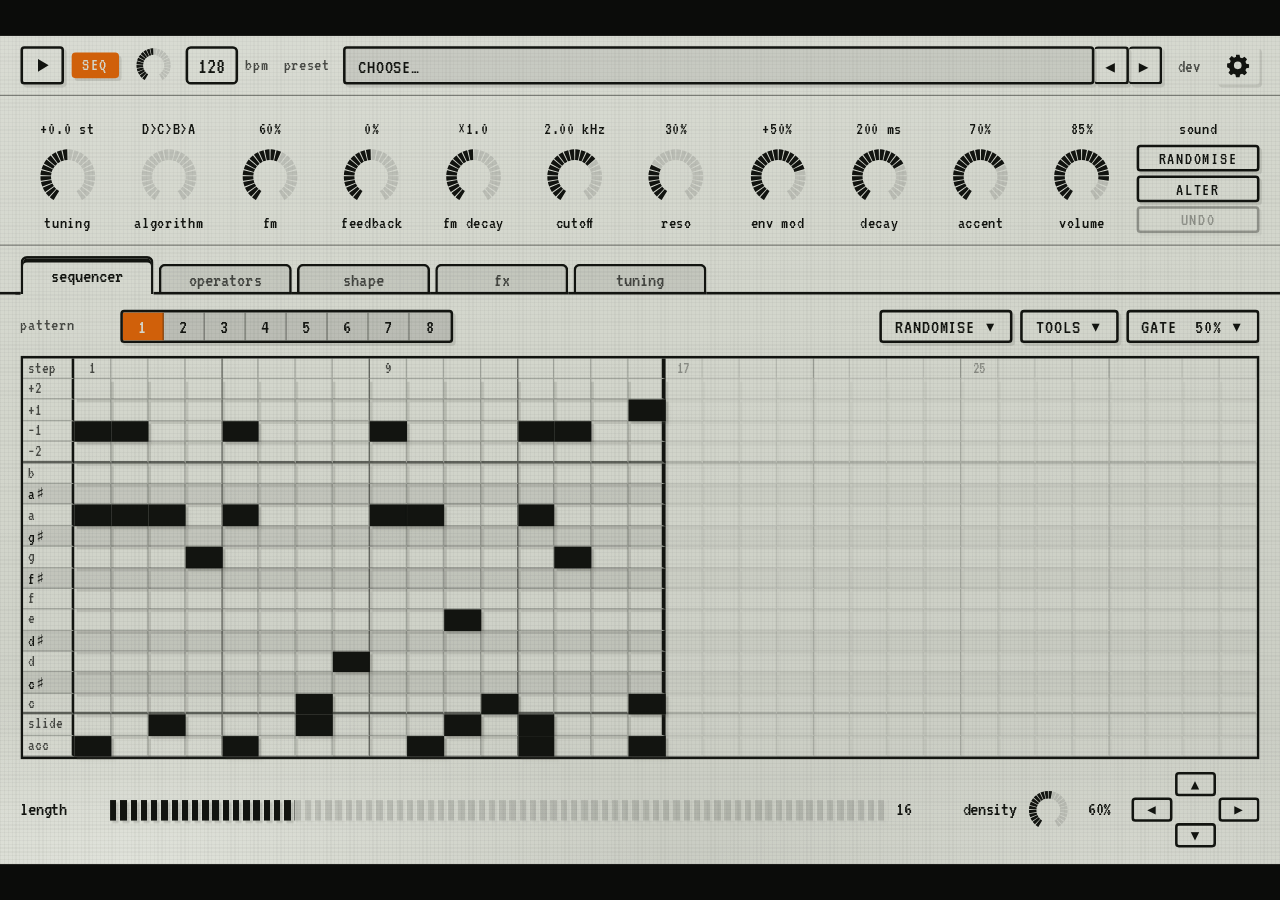
==== commit 72ebeff6: "FX and synth split out; front panel, Operators and Shape pages, Sound buttons Co-Authored-By: Claude" ====
--- a/index.html
+++ b/index.html
@@ -2,7 +2,7 @@
 <html lang="en">
 <meta charset="utf-8">
 <meta name="viewport" content="width=device-width, initial-scale=1, maximum-scale=1, user-scalable=no, viewport-fit=cover">
-<title>303 Circuit Model</title>
+<title>FM Acid</title>
 <link rel="manifest" href="manifest.webmanifest">
 <meta name="theme-color" content="#181412">
 <link rel="icon" href="icons/icon.svg" type="image/svg+xml">
@@ -11,16 +11,16 @@
 <meta name="apple-mobile-web-app-capable" content="yes">
 <meta name="mobile-web-app-capable" content="yes">
 <meta name="apple-mobile-web-app-status-bar-style" content="black">
-<meta name="apple-mobile-web-app-title" content="303">
+<meta name="apple-mobile-web-app-title" content="FM Acid">
 <style>@font-face { font-family: 'VT323'; font-style: normal; font-weight: 400; font-display: block; src: url(fonts/VT323-Regular.ttf) format('truetype'); }</style>
 <script>
 // Inside the VST3 plug-in (plugin/) this page is the plug-in's screen: the plug-in hands it its saved storage and takes
 // the engine messages, and the DAW's transport and tempo replace the Play button and Tempo dial. In a browser this is null.
 const tbPlugin = (() => {
-  const J = window.__JUCE__, d = J && J.initialisationData && J.initialisationData.tb303 && J.initialisationData.tb303[0];
+  const J = window.__JUCE__, d = J && J.initialisationData && J.initialisationData.fmacid && J.initialisationData.fmacid[0];
   if (!d || !J.backend) return null;
   document.documentElement.dataset.plugin = '';
-  const emit = (m) => J.backend.emitEvent('tb303', m), data = new Map(Object.entries(d.store || {}));
+  const emit = (m) => J.backend.emitEvent('fmacid', m), data = new Map(Object.entries(d.store || {}));
   const storage = { // a Storage the plug-in keeps (its own state for this instance, and a library shared by every instance)
     getItem: (k) => data.has(k) ? data.get(k) : null,
     setItem: (k, v) => { v = String(v); data.set(k, v); emit({ type: 'store', key: k, value: v }); },
@@ -28,11 +28,11 @@
     key: (i) => [...data.keys()][i] ?? null,
     get length() { return data.size; },
   };
-  return { info: d, storage, send: emit, on: (fn) => J.backend.addEventListener('tb303', fn) };
+  return { info: d, storage, send: emit, on: (fn) => J.backend.addEventListener('fmacid', fn) };
 })();
 const tbStore = tbPlugin ? tbPlugin.storage : (() => { try { return localStorage; } catch { return null; } })();
 </script>
-<script>try { const r = document.documentElement, t = JSON.parse(tbStore.getItem('tb303.lcdTheme')), v = JSON.parse(tbStore.getItem('tb303.lcdVars')); if (typeof t === 'string') r.dataset.lcd = t; if (JSON.parse(tbStore.getItem('tb303.lcdMode')) !== 'mono') r.dataset.lcdmode = 'colour'; if (v) for (const k in v) r.style.setProperty(k, v[k]); } catch {}</script>
+<script>try { const r = document.documentElement, t = JSON.parse(tbStore.getItem('fmacid.lcdTheme')), v = JSON.parse(tbStore.getItem('fmacid.lcdVars')); if (typeof t === 'string') r.dataset.lcd = t; if (JSON.parse(tbStore.getItem('fmacid.lcdMode')) !== 'mono') r.dataset.lcdmode = 'colour'; if (v) for (const k in v) r.style.setProperty(k, v[k]); } catch {}</script>
 <style>
 /* Layout: one quiet instrument page (knobs, transport, steps); everything else lives in the Options sheet.
    Look (v45, from Johnny's SH-101 project): one pane of backlit orange LCD glass in a black bezel on a dark case.
@@ -988,11 +988,66 @@
 .sq-dens .dname { text-transform: lowercase; }
 .sq-dens output { min-width: 4ch; text-align: right; }
 html.fit .sq-dens, html.fit .sq-dens output { font-size: var(--fs-m); }
+
+/* ---- the FM voice: front panel, Operators page, Shape page ----
+   Built from the same parts as the rest: the front dials (.kn), the effect blocks (.fxb), the small dial of the old
+   Mods page, the routing diagram's boxes and wires, and the spacing tokens (--gap-s, --gap-m, --gap-l). */
+
+/* front panel: eleven dials in one row, then the Sound column (a heading over three buttons) */
+.panel, html.fit .panel { grid-template-columns: repeat(11, minmax(0, 1fr)) 96px; gap: var(--gap-s); }
+.sound-kn, html.fit .sound-kn { display: grid; grid-template-columns: minmax(0, 1fr); grid-template-rows: 17px repeat(3, 21px); gap: 3px; align-items: stretch; justify-items: stretch; }
+.sound-kn .name { order: 0; align-self: center; text-align: center; }
+.sound-kn .mini, html.fit .pane .sound-kn .mini, html.fit .sound-kn .mini { width: 100%; min-width: 0; height: 21px; padding: 0 4px; font: var(--fs-s) var(--font-body); white-space: nowrap; }
+
+/* a switch with its label beside it (Fixed, 90° start, Retrig) */
+.fm-sw { display: inline-flex; align-items: center; gap: var(--gap-s); margin-left: auto; font: var(--fs-s) var(--font-body); color: var(--fg); text-transform: lowercase; white-space: nowrap; cursor: pointer; }
+#ops .fm-sw .switch, #shape .fm-sw .switch { width: 34px; min-width: 0; height: 18px; padding: 0; flex: none; }
+.fm-sw .switch .thumb { width: 12px; height: 12px; top: 1px; left: 1px; }
+.fm-sw .switch[aria-checked=true] .thumb { left: 16px; }
+.fm-sw .switch[aria-checked=false] { background: transparent; }
+.fm-sw .switch[aria-checked=false] .thumb { background: var(--ink); }
+
+/* both pages: one column holding their rows; the blocks keep the FX page's dial size and rules */
+html.fit .fxpane.opspane, html.fit .fxpane.shapepane, .fxpane.opspane, .fxpane.shapepane { grid-template-columns: minmax(0, 1fr); gap: 0; }
+html.fit .opspane .fxsub, html.fit .shapepane .fxsub { display: inline; font-size: var(--fs-s); text-transform: lowercase; white-space: nowrap; }
+html.fit #ops .fxb.opb { --kn-w: 50px; }
+html.fit #ops .fxknobs { gap: 4px; }
+
+/* Operators: four columns, a rule, then the algorithm beside the controls for all four */
+#ops { display: grid; grid-template-columns: repeat(4, minmax(0, 1fr)); row-gap: var(--gap-l); }
+html.fit #ops .opb { padding: 0 12px; }
+html.fit #ops .opb:first-child { padding-left: 0; }
+html.fit #ops .opb:nth-child(4) { padding-right: 0; }
+#ops .opname { min-width: 1.2ch; }
+#ops .fxknobs { justify-content: space-between; }
+html.fit #ops .blk-algo, html.fit #ops .blk-all { border-top: 1px solid var(--rulec); padding-top: var(--gap-l); }
+html.fit #ops .blk-algo { grid-column: 1 / 3; border-left: 0; padding-left: 0; }
+#ops .blk-algo svg { justify-self: center; }
+html.fit #ops .blk-all { grid-column: 3 / 5; padding-right: 0; }
+#ops .blk-all .fxknobs { justify-content: flex-start; gap: var(--gap-m); }
+.route-dia.algo-dia { width: 325px; height: 135px; }
+.algo-dia .rb text { font-size: 15px; }
+/* the carriers are the only filled boxes; a modulator is an outline */
+.algo-dia .rb.on:not(.car) rect { fill: none; stroke-dasharray: none; }
+.algo-dia .rb.on:not(.car) text { fill: var(--ink); }
+[data-lcdmode=colour] .algo-dia .rb.car rect { fill: var(--accent); stroke: var(--accent); }
+
+/* Shape: three rows of blocks, a rule between the rows */
+#shape { display: grid; grid-template-columns: minmax(0, 1fr); }
+.sh-row { display: flex; align-items: stretch; padding: var(--gap-m) 0; border-top: 1px solid var(--rulec); }
+.sh-row:first-child { padding-top: 0; border-top: 0; }
+html.fit .sh-row .fxb { padding: 0 12px; flex: none; }
+html.fit .sh-row .fxb:first-child { padding-left: 0; }
+html.fit .sh-row .fxb:last-child { padding-right: 0; flex: 1; }
+html.fit .shapepane .fxh .seg button { padding: 0 6px; font-size: var(--fs-s); }
+#sh-lfo .fxh { justify-content: flex-start; }
+#sh-lfo .fxh .seg { margin-left: 0; }
+#sh-lfo { grid-template-columns: auto auto; justify-content: start; column-gap: var(--gap-l); align-items: center; }
 </style>
 <div class="rotate" role="note"><svg viewBox="0 0 24 24" aria-hidden="true"><rect x="7" y="2.5" width="10" height="19" rx="2"/><path d="M11 18.5h2"/></svg><p>Turn sideways for a bigger view</p></div>
 <div class="main">
   <header class="top">
-    <h1 class="status">303 circuit model</h1>
+    <h1 class="status">FM Acid</h1>
     <button class="icon play" id="play" type="button" aria-label="Play"><svg viewBox="0 0 24 24" aria-hidden="true"><path class="tri" d="M7 4.5 L19.5 12 L7 19.5 Z"/><rect class="sq" x="6" y="6" width="12" height="12"/></svg></button>
     <button class="seqbtn" id="seq-on" type="button" aria-pressed="true" aria-label="Sequencer on">seq</button>
     <div class="bpm">
@@ -1021,11 +1076,12 @@
     <span class="status" id="status" role="status">Stopped</span>
   </header>
 
-  <div class="panel dev" id="panel" data-title="303 Voice"></div>
+  <div class="panel dev" id="panel" data-title="FM Voice"></div>
 
   <div class="tabs mtabs" id="mtabs" role="tablist" aria-label="Sections">
     <button type="button" role="tab" data-pane="seq">Sequencer</button>
-    <button type="button" role="tab" data-pane="mods">Mods</button>
+    <button type="button" role="tab" data-pane="ops">Operators</button>
+    <button type="button" role="tab" data-pane="shape">Shape</button>
     <button type="button" role="tab" data-pane="fx">FX</button>
     <button type="button" role="tab" data-pane="tune">Tuning</button>
   </div>
@@ -1090,7 +1146,9 @@
     </div>
   </section>
 
-  <div class="pane" data-title="Mods" id="pane-mods" role="tabpanel" aria-label="Mods" hidden><div class="mods" id="mods" aria-label="Common mods"></div></div>
+  <div class="pane fxpane opspane" data-title="Operators" id="pane-ops" role="tabpanel" aria-label="Operators" hidden><div class="ops" id="ops"></div></div>
+
+  <div class="pane fxpane shapepane" data-title="Shape" id="pane-shape" role="tabpanel" aria-label="Shape" hidden><div class="shape" id="shape"></div></div>
 
   <div class="pane tupane" data-title="Tuning" id="pane-tune" role="tabpanel" aria-label="Tuning" hidden>
     <div class="sq-row tu-top">
@@ -1101,7 +1159,7 @@
         <button type="button" data-t="mean" aria-pressed="false" title="Quarter-comma meantone from the root: pure major thirds, one howling wolf fifth">Meantone</button>
         <button type="button" data-t="drift" title="Every note a few cents out at random, like an old unit whose DAC has drifted">Drift</button>
       </div>
-      <div class="acts tu-end"><button type="button" id="tu-reset" title="Every note back to 0 cents: equal temperament, the stock 303">Reset</button><button type="button" id="tu-undo" disabled>Undo</button></div>
+      <div class="acts tu-end"><button type="button" id="tu-reset" title="Every note back to 0 cents: equal temperament">Reset</button><button type="button" id="tu-undo" disabled>Undo</button></div>
     </div>
     <div class="tu-faders" id="tu-faders" role="group" aria-label="Fine tune of each note, in cents, the same in every octave"></div>
     <div class="sq-row tu-foot">
@@ -1180,18 +1238,16 @@
     <section class="osec" id="osec-about" role="tabpanel" aria-label="About" hidden>
       <div class="opt-install"><button type="button" id="opt-install">Install app</button><span id="opt-install-msg" role="status"></span></div>
       <div class="notes">
-        <p><strong>303 Circuit Model</strong> <span class="about-ver"></span>, by Johnny. Free and open source under the GNU AGPL v3, with no warranty. Source, licence, downloads and bug reports: github.com/johnnyhawk02/tb303-circuit-model.</p>
-        <p><strong>Privacy.</strong> No accounts, no tracking, nothing sent anywhere. Your presets and settings stay in this browser (in the plug-in, in one file on your computer).</p>
-        <p><strong>Trademarks.</strong> Not affiliated with or endorsed by Roland, Behringer or the makers of any gear it is modelled on. Product names belong to their owners and are mentioned only to describe the circuits.</p>
-        <p><strong>Source.</strong> The original 1982 main board schematic, with values that sheet does not show clearly read from a modern clone's schematic. Parts on neither sheet are estimates. Running at <span id="rate">2× oversampling</span>.</p>
-        <p><strong>Pitch and VCO.</strong> A 6-bit R-2R ladder from 5.333 V gives 1/12 V per step. An exponential current charges C33 from 5.5 V to 12 V, then resets, smoothed with a polyBLEP.</p>
-        <p><strong>VCF.</strong> Four coupled ladder stages with a tanh law per transistor pair, 18n bottom cap and 33n above, solved implicitly. Full feedback (k = 17) self-oscillates.</p>
-        <p><strong>Envelopes and VCA.</strong> C62 decays through R138 + VR6 (200 ms to 2.5 s). Accent shorts VR6 and charges the sweep cap. The OTA VCA gets resonance compensation through C76/R100, and normal notes fade in through R_SOFT.</p>
-        <p><strong>Mods.</strong> The Mods page parts map mostly to the controls of the best-known 303 mod kits: Normal and Accent decay, VEG decay, Soft attack, Slide time, Sweep speed and self-oscillating resonance.</p>
+        <p><strong>FM Acid</strong> <span class="about-ver"></span>, by Johnny. Free and open source under the GNU AGPL v3, with no warranty. Source, licence and bug reports: github.com/johnnyhawk02/fm-acid.</p>
+        <p><strong>Privacy.</strong> No accounts, no tracking, nothing sent anywhere. Your presets and settings stay in this browser.</p>
+        <p><strong>What it is.</strong> The sequencer, screen and effects of Johnny's earlier acid bass synth app around a different sound engine: one 4-operator FM voice from his FM drum machine fm/dm, played as a monophonic bass and lead synth with notes, accents and slides. Running at <span id="rate">2× oversampling</span>.</p>
+        <p><strong>The voice.</strong> Four sine operators in eight algorithms, each with its own ratio (or fixed frequency), level, attack and decay; feedback on operator D; a pitch envelope, click and noise layers; a state-variable filter with drive, envelope and key track; an amp envelope with sustain and release; a bit crusher; an LFO with two destinations. Accent plays a note at full velocity, and the Velocity dials on the Shape page set what that changes. The voice code is MIT licensed (fm/dm, © Johnny Hawk); it is a digital FM design of its own and models no hardware.</p>
+        <p><strong>Trademarks.</strong> Not affiliated with or endorsed by the makers of any gear the effects are modelled on. Product names belong to their owners and are mentioned only to describe the circuits.</p>
         <p><strong>Digital 224.</strong> Runs on its own 20 kHz clock with 12-bit gain-ranging converters, 16-bit words and a shared 32K-word delay memory. The core is Dattorro's published Griesinger-style plate network; the original unit's microcode is not public, so the hall, chamber, room and chorus variants are estimates.</p>
         <p><strong>Plate, Spring, Convolution.</strong> The other reverbs on the same slot: Dattorro's published plate as he gives it, a dispersive spring tank after Välimäki, Parker and Abel (stretched allpasses in a delay loop), and partitioned FFT convolution of real impulse responses (below) plus generated ones.</p>
         <p><strong>Convolution IRs.</strong> Plate impulse responses by Greg Hopkins (CC BY). Room, silo, garage, Musikverein and On a Star impulse responses from Voxengo, free for any use. Trimmed to 3 s at 48 kHz; see irs/CREDITS.md.</p>
-        <p><strong>Rodent drive.</strong> LM308 stage with gain-bandwidth and slew limits from its 30p cap, 1N914 diodes to ground, then the 3.3n filter.</p>
+        <p><strong>Drives and folder.</strong> Rodent: an LM308 stage with gain-bandwidth and slew limits from its 30p cap, 1N914 diodes to ground, then the 3.3n filter. Dist One and Green 808 from ElectroSmash's circuit analyses. The west coast folder after Esqueda, Pöntynen, Välimäki and Parker (DAFx-17).</p>
+        <p><strong>Font.</strong> VT323 by Peter Hull, SIL Open Font License.</p>
       </div>
     </section>
   </div>
@@ -1219,155 +1275,750 @@
   </div>
 </dialog>
 
-<!-- the voice model: used here for readouts and the fallback engine, and loaded again into the AudioWorklet -->
+<!-- the engine (FM voice, effects, player): used here for readouts and the fallback engine, and loaded again into the AudioWorklet -->
 <script id="model">
 /*
- * TB-303 component-level voice model
- * -----------------------------------
- * Built from the Roland TB-303 main board schematic (Feb 19, 1982).
+ * fm/dm FM voice
+ * --------------
+ * One FM voice from fm/dm (github.com/johnnyhawk02/fm-drum-machine): its src/engine/dsp.js, params.js and voice.js
+ * in one plain script. 4 operators, 8 algorithms, pitch envelope, click, noise, state-variable filter with drive,
+ * amp envelope, bit crusher, an LFO with two destinations, velocity response, humanise, FM noise and drift,
+ * turned from a drum into a monophonic synth voice that plays notes, accents and slides.
+ * No dependencies: it runs in Node, in a browser and inside an AudioWorklet.
  *
- * Every block below is driven by the part values in COMPONENTS. Change a
- * resistor or capacitor and the derived coefficients (time constants, cutoff
- * scaling, ramp slope...) are recomputed by voice.setComponent().
+ * MIT License
  *
- * Signal path (as on the schematic):
- *   IC9 4174 latch + R74-R90 R-2R ladder (5.333 V ref)  -> pitch CV
- *   IC12 4066 + R93/C35 RC lag                          -> slide
- *   Q26 2SC1583 expo converter + C33 integrator,
- *   Q27/Q28 reset at 12 V                               -> saw 5.5..12 V
- *   R35 || (C10 + R34) lead network into Q8 2SA733 PNP,
- *   R45/C11 self-biased emitter, R36 to the 5.333 V rail -> square 5.3..8 V
- *   Q12 diff pair + Q13-Q23 transistor/diode ladder,
- *   C18 (18n) C19/C24/C26 (33n), Q10/Q11 expo current   -> 4-pole VCF
- *   Q21/Q19 output amp, VR4 + C15 feedback (resonance)
- *   Q38/Q40 env: C62 charged, decays via R138 + VR6     -> VCF envelope
- *   VR7 + D27/R117 + accent cap ("sweep")               -> accent
- *   IC15 BA662A OTA, Q36 / C72 env                      -> VCA
+ * Copyright (c) 2026 Johnny Hawk
  *
- * The voice runs at 2x oversampling. The VCF is integrated with an implicit
- * trapezoidal step, with each transistor pair's tanh() linearised around the
- * previous state, so it stays stable at any cutoff.
+ * Permission is hereby granted, free of charge, to any person obtaining a copy
+ * of this software and associated documentation files (the "Software"), to deal
+ * in the Software without restriction, including without limitation the rights
+ * to use, copy, modify, merge, publish, distribute, sublicense, and/or sell
+ * copies of the Software, and to permit persons to whom the Software is
+ * furnished to do so, subject to the following conditions:
+ *
+ * The above copyright notice and this permission notice shall be included in all
+ * copies or substantial portions of the Software.
+ *
+ * THE SOFTWARE IS PROVIDED "AS IS", WITHOUT WARRANTY OF ANY KIND, EXPRESS OR
+ * IMPLIED, INCLUDING BUT NOT LIMITED TO THE WARRANTIES OF MERCHANTABILITY,
+ * FITNESS FOR A PARTICULAR PURPOSE AND NONINFRINGEMENT. IN NO EVENT SHALL THE
+ * AUTHORS OR COPYRIGHT HOLDERS BE LIABLE FOR ANY CLAIM, DAMAGES OR OTHER
+ * LIABILITY, WHETHER IN AN ACTION OF CONTRACT, TORT OR OTHERWISE, ARISING FROM,
+ * OUT OF OR IN CONNECTION WITH THE SOFTWARE OR THE USE OR OTHER DEALINGS IN THE
+ * SOFTWARE.
+ */
+
+// ---------------------------------------------------------------------------
+// small DSP building blocks (fm/dm dsp.js). No allocation after construction.
+const FM_SIN_BITS = 12;
+const FM_SIN_SIZE = 1 << FM_SIN_BITS;
+const FM_SIN_MASK = FM_SIN_SIZE - 1;
+const FM_SIN_TABLE = new Float32Array(FM_SIN_SIZE + 1);
+for (let i = 0; i <= FM_SIN_SIZE; i++) FM_SIN_TABLE[i] = Math.sin((2 * Math.PI * i) / FM_SIN_SIZE);
+
+// sine of x cycles (any real x), linear interpolation
+function fmSin(x) {
+  const f = (x - Math.floor(x)) * FM_SIN_SIZE;
+  const i = f | 0;
+  const fr = f - i;
+  const a = FM_SIN_TABLE[i & FM_SIN_MASK];
+  return a + (FM_SIN_TABLE[(i & FM_SIN_MASK) + 1] - a) * fr;
+}
+
+// soft clip, cheap tanh-like (exact at 0, saturates to ±1)
+function fmSoftclip(x) {
+  if (x > 3) return 1;
+  if (x < -3) return -1;
+  const x2 = x * x;
+  return (x * (27 + x2)) / (27 + 9 * x2);
+}
+
+// xorshift32 noise, deterministic for a seed
+class FmRng {
+  constructor(seed = 1) {
+    this.s = seed >>> 0 || 0x9e3779b9;
+  }
+  next() {
+    let s = this.s;
+    s ^= s << 13;
+    s >>>= 0;
+    s ^= s >>> 17;
+    s ^= s << 5;
+    s >>>= 0;
+    this.s = s;
+    return s;
+  }
+  // -1..1
+  bi() {
+    return this.next() / 2147483648 - 1;
+  }
+  // 0..1
+  uni() {
+    return this.next() / 4294967296;
+  }
+}
+
+// time constant (ms) to per-sample multiplier reaching -60 dB at t
+function fmDecayCoef(ms, sr) {
+  const n = Math.max(1, (ms * sr) / 1000);
+  return Math.exp(-6.907755 / n);
+}
+
+// Topology-preserving state variable filter (trapezoidal integration)
+class FmSvf {
+  constructor() {
+    this.ic1 = 0;
+    this.ic2 = 0;
+    this.a1 = 0;
+    this.a2 = 0;
+    this.a3 = 0;
+    this.k = 2;
+    this.lp = 0;
+    this.bp = 0;
+    this.hp = 0;
+  }
+  set(fc, res, sr) {
+    const nyq = sr * 0.49;
+    if (fc > nyq) fc = nyq;
+    if (fc < 10) fc = 10;
+    const g = Math.tan((Math.PI * fc) / sr);
+    const k = 2 - 1.96 * (res < 0 ? 0 : res > 1 ? 1 : res);
+    this.k = k;
+    this.a1 = 1 / (1 + g * (g + k));
+    this.a2 = g * this.a1;
+    this.a3 = g * this.a2;
+  }
+  tick(v0) {
+    const v3 = v0 - this.ic2;
+    const v1 = this.a1 * this.ic1 + this.a2 * v3;
+    const v2 = this.ic2 + this.a2 * this.ic1 + this.a3 * v3;
+    this.ic1 = 2 * v1 - this.ic1;
+    this.ic2 = 2 * v2 - this.ic2;
+    this.lp = v2;
+    this.bp = v1;
+    this.hp = v0 - this.k * v1 - v2;
+  }
+  reset() {
+    this.ic1 = this.ic2 = 0;
+  }
+}
+
+// one-pole lowpass/highpass helper
+class FmOnePole {
+  constructor() {
+    this.z = 0;
+    this.a = 0;
+  }
+  set(fc, sr) {
+    this.a = 1 - Math.exp((-2 * Math.PI * fc) / sr);
+  }
+  lp(x) {
+    this.z += this.a * (x - this.z);
+    return this.z;
+  }
+  hp(x) {
+    this.z += this.a * (x - this.z);
+    return x - this.z;
+  }
+}
+
+// ---------------------------------------------------------------------------
+// the parameter block (fm/dm params.js): every value in real units (Hz, ms, 0..1 amounts)
+// curve: 'lin' | 'exp' (min must be > 0) | 'int' (stepped) | 'bip' (bipolar lin)
+// [id, min, max, default, curve, label]
+const FM_SPEC = [
+  // ---- tone / fm
+  ['algo', 0, 7, 0, 'int', 'algo'],
+  ['fmLvl', 0, 1, 0.6, 'lin', 'fm lvl'],
+  ['fmDecay', 0.25, 4, 1, 'exp', 'fm decay'], // multiplies every modulator's own decay: one knob for how fast the FM brightness falls
+  ['fb', -1, 1, 0, 'bip', 'fdbk'], // below 0 the feedback is squared: a rougher, asymmetric colour
+  ['fmEnd', 0, 1, 0, 'lin', 'fm end'], // modulator envelopes settle at this level instead of 0
+  ['phase', 0, 1, 0, 'int', '90° start'],
+  ['drift', -1, 1, 0, 'bip', 'drift'], // fixed Hz offset (±40 Hz) on the modulators: slow beating that does not follow pitch
+  ['fmNoise', 0, 1, 0, 'lin', 'fm noise'], // filtered noise wobbles the operator pitches, following the noise envelope
+  ['hum', 0, 1, 0, 'lin', 'humanise'], // per-hit random: up to ±25 cents pitch and ±20% FM index // carriers start at 90°, modulators at 180°: a harder first transient
+  // operator A..D: ratio, level, attack, decay, curve, fixed
+  ...['A', 'B', 'C', 'D'].flatMap((o) => [
+    [`r${o}`, 0.125, 16, 1, 'exp', `ratio ${o}`],
+    [`l${o}`, 0, 1, o === 'A' ? 1 : o === 'B' ? 0.8 : 0, 'lin', `level ${o}`],
+    [`a${o}`, 0, 200, 0, 'lin', `atk ${o}`],
+    [`d${o}`, 1, 4000, o === 'A' ? 4000 : 200, 'exp', `dec ${o}`],
+    [`fx${o}`, 0, 1, 0, 'int', `fixed ${o}`],
+  ]),
+  // pitch envelope
+  ['pAmt', 0, 48, 0, 'lin', 'p amt'],
+  ['pDec', 1, 1000, 40, 'exp', 'p dec'],
+  // click / transient
+  ['clk', 0, 1, 0, 'lin', 'click'],
+  ['clkType', 0, 2, 0, 'int', 'clk typ'],
+  ['clkDec', 0.1, 30, 2, 'exp', 'clk dec'],
+  // noise
+  ['nLvl', 0, 1, 0, 'lin', 'noise'],
+  ['nType', 0, 2, 2, 'int', 'n flt'],
+  ['nCut', 40, 18000, 6000, 'exp', 'n cut'],
+  ['nRes', 0, 1, 0.2, 'lin', 'n res'],
+  ['nAtk', 0, 100, 0, 'lin', 'n atk'],
+  ['nDec', 1, 3000, 150, 'exp', 'n dec'],
+  // main filter
+  ['fType', 0, 3, 1, 'int', 'flt'], // 0 off, 1 lp, 2 bp, 3 hp
+  ['fCut', 20, 20000, 2000, 'exp', 'cutoff'],
+  ['fRes', 0, 1, 0.3, 'lin', 'reso'],
+  ['fDrive', 0, 1, 0, 'lin', 'drive'],
+  ['fEnv', -1, 1, 0.5, 'bip', 'f env'],
+  ['fEnvDec', 1, 2000, 200, 'exp', 'f dec'],
+  ['kTrack', 0, 1, 0.3, 'lin', 'key track'], // the cutoff follows the note: 1/3 is exact (an octave of cutoff per octave of pitch), 1 is three times that
+  // amp
+  ['aAtk', 0, 100, 0, 'lin', 'attack'],
+  ['aHold', 0, 500, 0, 'lin', 'hold'],
+  ['aDec', 5, 6000, 3000, 'exp', 'decay'],
+  ['aSus', 0, 1, 0, 'lin', 'sustain'], // the level the amp envelope decays to while the note is held
+  ['aRel', 1, 2000, 8, 'exp', 'release'], // after note-off, from wherever the envelope is
+  ['aCurve', 0, 1, 0.5, 'lin', 'curve'],
+  ['level', 0, 1, 0.5, 'lin', 'level'], // set by Randomise and Alter so every sound is about as loud
+  // playing it as a synth
+  ['slide', 10, 500, 60, 'exp', 'slide'], // ms a legato note takes to arrive (95% of the way)
+  ['accent', 0, 1, 0.7, 'lin', 'accent'], // unaccented notes play at velocity 1 - 0.6 * accent, accented ones at 1
+  // crush
+  ['bits', 1, 16, 16, 'lin', 'bits'],
+  ['srDiv', 1, 64, 1, 'exp', 'rate'],
+  // lfo
+  ['lShape', 0, 4, 0, 'int', 'lfo shp'],
+  ['lRate', 0.05, 40, 2, 'exp', 'lfo rate'],
+  ['lDepth', 0, 1, 0, 'lin', 'lfo amt'],
+  ['lDest', 0, 7, 0, 'int', 'lfo dst'],
+  ['lDest2', 0, 7, 0, 'int', 'lfo dst2'],
+  ['lRetrig', 0, 1, 1, 'int', 'retrig'],
+  // velocity
+  ['vLvl', 0, 1, 0.6, 'lin', 'v lvl'],
+  ['vPitch', 0, 1, 0, 'lin', 'v pitch'],
+  ['vFm', 0, 1, 0.3, 'lin', 'v fm'],
+  ['vFilt', 0, 1, 0.4, 'lin', 'v flt'],
+];
+
+const FM_LFO_DESTS = ['off', 'pitch', 'fm', 'cutoff', 'level', 'pan', 'noise', 'ratio'];
+const FM_LFO_SHAPES = ['sine', 'tri', 'saw', 'square', 's&h'];
+const FM_ALGOS = ['D>C>B>A', 'C+D>B>A', 'D>C B>A', 'B+C+D>A', 'D>ABC', 'D>C>A B>A', 'D>C A B', 'A B C D'];
+const FM_FILTER_TYPES = ['off', 'lp', 'bp', 'hp'];
+const FM_NOISE_TYPES = ['lp', 'bp', 'hp'];
+const FM_CLICK_TYPES = ['pulse', 'tick', 'blip'];
+
+const FM_PARAMS = FM_SPEC.map(([id, min, max, def, curve, label], i) => ({ id, i, min, max, def, curve, label }));
+const FM_NP = FM_PARAMS.length;
+const FM_P = Object.fromEntries(FM_PARAMS.map((p) => [p.id, p.i]));
+
+function fmToNorm(p, v) {
+  if (p.curve === 'exp') return Math.log(v / p.min) / Math.log(p.max / p.min);
+  return (v - p.min) / (p.max - p.min);
+}
+function fmFromNorm(p, n) {
+  n = n < 0 ? 0 : n > 1 ? 1 : n;
+  if (p.curve === 'exp') return p.min * Math.pow(p.max / p.min, n);
+  const v = p.min + n * (p.max - p.min);
+  return p.curve === 'int' ? Math.round(v) : v;
+}
+
+function fmDefaults() {
+  return FM_PARAMS.map((p) => p.def);
+}
+
+// ---------------------------------------------------------------------------
+// the voice (fm/dm voice.js), played as a monophonic synth
+//
+// fm/dm triggers a hit and lets it decay. Here the voice takes notes instead:
+//   noteOn(code, accent, slide)   code 33 = A = 110 Hz; slide = glide from the note sounding, no retrigger
+//   noteOff()                     the amp envelope releases from wherever it is
+//   setParam(id, value)           real units, as in FM_PARAMS
+//   process(out, start, end)      mono, at the rate given to the constructor
+// What was added to the drum voice: pitch from the note (with Tuning and a per-note fine tune), slide, sustain and
+// release on the amp envelope, accent as velocity, filter key track and the FM decay multiplier. Everything else is
+// fm/dm's, sample for sample (tests/bitmatch.mjs).
+const FM_CTRL = 16; // control-rate block
+const FM_FADE_N = 64; // retrigger fade, samples
+const FM_KT_REF = 110 * Math.pow(2, 3 / 12); // key track pivots on the C above the 110 Hz A: that note's cutoff does not move
+const fmLm = (d1, d2, d, l) => (d1 === d ? l : 0) + (d2 === d ? l : 0);
+const fmNoteHz = (code) => 110 * Math.pow(2, (code - 33) / 12);
+
+// algorithms: modulator bitmask per op [A,B,C,D] and carrier mask (bit0=A)
+const FM_ALG_MOD = [
+  [0b0010, 0b0100, 0b1000, 0],
+  [0b0010, 0b1100, 0, 0],
+  [0b0010, 0, 0b1000, 0],
+  [0b1110, 0, 0, 0],
+  [0b1000, 0b1000, 0b1000, 0],
+  [0b0110, 0, 0b1000, 0],
+  [0, 0, 0b1000, 0],
+  [0, 0, 0, 0],
+];
+const FM_ALG_CAR = [0b0001, 0b0001, 0b0101, 0b0001, 0b0111, 0b0001, 0b0111, 0b1111];
+
+class FmVoice {
+  constructor(sr, seed) {
+    this.sr = sr;
+    this.p = Float32Array.from(fmDefaults()); // the parameter block, real units
+    this.rng = new FmRng(seed);
+    this.ph = new Float64Array(4); // op phases (cycles)
+    this.inc = new Float64Array(4);
+    this.env = new Float32Array(4); // op env values
+    this.atkInc = new Float32Array(4);
+    this.decC = new Float32Array(4);
+    this.stage = new Uint8Array(4); // 0 attack, 1 decay
+    this.out = new Float32Array(4);
+    this.fbz = 0;
+    this.fbz2 = 0;
+    this.filt = new FmSvf();
+    this.nfilt = new FmSvf();
+    this.lfoPh = 0;
+    this.lfoVal = 0;
+    this.lfoSH = 0;
+    this.lPitch = this.lFm = this.lCut = this.lLvl = this.lNoise = this.lRatio = 0;
+    this.velAmp = 1;
+    this.fmIdx = 0;
+    this.fade = 0;
+    this.pendVel = 1;
+    this.pendHz = 110;
+    this.incBase = new Float64Array(4);
+    this.aa = new Float32Array(4).fill(1);
+    this.wob = new FmOnePole();
+    this.wobAmt = 0;
+    this.hPitch = 1;
+    this.hIdx = 1;
+    this.driftInc = 0;
+    this.fixedMask = 0;
+    this.pSemis = 0;
+    // the note
+    this.gate = false;
+    this.hz = 110;      // the pitch sounding (it glides to hzTo on a slide)
+    this.hzTo = 110;
+    this.gliding = false;
+    this.tuneMul = 1;   // the Tuning dial, as a frequency ratio
+    this.tuneCents = new Float64Array(12); // fine tune per note of the scale, C first
+    this.rel = 1;       // release gain: 1 while the note is held, falling after note-off
+    this.relC = 1;
+    this.reset();
+    this.mono = 0;
+  }
+
+  setParam(id, value) { const i = FM_P[id]; if (i !== undefined) this.p[i] = value; }
+  getParam(id) { return this.p[FM_P[id]]; }
+  // the front panel's Tuning, in semitones; it moves a sounding note too
+  setTuning(semis) { this.tuneMul = Math.pow(2, semis / 12); }
+  // cents: 12 offsets, C first (code 0 is a C); the next note picks it up, a held note keeps its pitch
+  setTune(cents) { for (let i = 0; i < 12; i++) this.tuneCents[i] = +(cents && cents[i]) || 0; }
+
+  // code: the note number (33 = A = 110 Hz, a semitone a step). accent: true or false.
+  // slide: true when this note should glide from the one sounding (legato): the envelopes do not restart.
+  noteOn(code, accent, slide) {
+    code = Math.max(0, Math.min(127, code | 0));
+    const c = this.tuneCents[code % 12], hz = c ? fmNoteHz(code) * Math.pow(2, c / 1200) : fmNoteHz(code);
+    if (this.gate && slide && this.active) { this.hzTo = hz; this.gliding = true; return; }
+    this.gate = true;
+    this.hit(hz, accent ? 1 : 1 - 0.6 * this.p[FM_P.accent]);
+  }
+  noteOff() {
+    if (!this.gate) return;
+    this.gate = false;
+    this.relC = fmDecayCoef(this.p[FM_P.aRel], this.sr);
+  }
+
+  // A new note on a sounding voice first fades the old one out over FM_FADE_N samples (no click),
+  // then starts. A silent voice starts at once. (fm/dm's trigger, with the pitch.)
+  hit(hz, vel) {
+    if (this.active && (this.amp > 1e-3 || this.nEnv > 1e-3 || this.clkEnv > 1e-3)) {
+      this.fade = FM_FADE_N;
+      this.pendVel = vel;
+      this.pendHz = hz;
+      return;
+    }
+    this.start(hz, vel);
+  }
+
+  start(hz, vel) {
+    const sr = this.sr, p = this.p, b = 0;
+    this.fade = 0;
+    this.active = true;
+    this.vel = vel;
+    this.hz = this.hzTo = hz;
+    this.gliding = false;
+    this.rel = 1;
+    this.t = 0;
+    const car0 = FM_ALG_CAR[p[b + FM_P.algo] | 0];
+    const ninety = p[b + FM_P.phase] >= 0.5;
+    const fmDec = p[b + FM_P.fmDecay];
+    for (let o = 0; o < 4; o++) {
+      const base = FM_P.rA + o * 5;
+      this.ph[o] = ninety ? ((car0 >> o) & 1 ? 0.25 : 0.5) : 0;
+      this.env[o] = 0;
+      const atk = p[b + base + 2];
+      this.atkInc[o] = atk <= 0.05 ? 2 : 1000 / (atk * sr);
+      this.stage[o] = 0;
+      this.decC[o] = fmDecayCoef((car0 >> o) & 1 ? p[b + base + 3] : p[b + base + 3] * fmDec, sr);
+    }
+    this.fbz = this.fbz2 = 0;
+    // amp
+    this.ampStartLvl = 0;
+    this.ampStage = 0;
+    this.ampX = 0;
+    const aAtk = p[b + FM_P.aAtk];
+    this.ampAtkInc = aAtk <= 0.05 ? 2 : 1000 / (aAtk * sr);
+    this.ampHoldN = (p[b + FM_P.aHold] * sr) / 1000;
+    this.ampDecInc = 1000 / (p[b + FM_P.aDec] * sr);
+    this.ampK = Math.pow(2, p[b + FM_P.aCurve] * 4 - 1);
+    // pitch, filter env, click
+    this.pEnv = 1;
+    this.pC = fmDecayCoef(p[b + FM_P.pDec], sr);
+    this.fEnv = 1;
+    this.fC = fmDecayCoef(p[b + FM_P.fEnvDec], sr);
+    this.clkEnv = 1;
+    this.clkC = fmDecayCoef(p[b + FM_P.clkDec], sr);
+    this.clkPh = 0;
+    // noise
+    this.nStage = 0;
+    this.nEnv = 0;
+    const nAtk = p[b + FM_P.nAtk];
+    this.nAtkInc = nAtk <= 0.05 ? 2 : 1000 / (nAtk * sr);
+    this.nC = fmDecayCoef(p[b + FM_P.nDec], sr);
+    this.rng.next(); // fm/dm draws the first noise-burst gap here; the bursts are gone, the draw stays so the random stream is the same
+    if (p[b + FM_P.lRetrig] >= 0.5) this.lfoPh = 0;
+    // humanise: a fresh random pitch and index offset for each hit
+    const hum = p[b + FM_P.hum];
+    this.hPitch = Math.pow(2, (this.rng.bi() * hum * 25) / 1200);
+    this.hIdx = 1 + this.rng.bi() * hum * 0.2;
+    this.wob.z = 0;
+    this.ctr = 0;
+    // a note-off that came during the retrigger fade
+    if (!this.gate) this.relC = fmDecayCoef(p[b + FM_P.aRel], sr);
+  }
+
+  reset() {
+    this.active = false;
+    this.vel = 1;
+    this.t = 0; // samples since trigger
+    this.amp = 0;
+    this.ampX = 0;
+    this.ampStage = 3; // 0 atk 1 hold 2 dec 3 idle 4 sustain
+    this.pEnv = 0;
+    this.fEnv = 0;
+    this.clkEnv = 0;
+    this.nEnv = 0;
+    this.nStage = 2;
+    this.crushHold = 0;
+    this.crushN = 0;
+    this.ctr = 0;
+    this.filt.reset();
+    this.nfilt.reset();
+  }
+
+  // control-rate update
+  control() {
+    const sr = this.sr, p = this.p, b = 0;
+    const dt = FM_CTRL / sr;
+    // lfo
+    const rate = p[b + FM_P.lRate];
+    let ph = this.lfoPh + rate * dt;
+    if (ph >= 1) {
+      ph -= Math.floor(ph);
+      this.lfoSH = this.rng.bi();
+    }
+    this.lfoPh = ph;
+    const shape = p[b + FM_P.lShape] | 0;
+    let l;
+    if (shape === 0) l = fmSin(ph);
+    else if (shape === 1) l = ph < 0.5 ? 4 * ph - 1 : 3 - 4 * ph;
+    else if (shape === 2) l = 1 - 2 * ph;
+    else if (shape === 3) l = ph < 0.5 ? 1 : -1;
+    else l = this.lfoSH;
+    l *= p[b + FM_P.lDepth];
+    this.lfoVal = l;
+    const d1 = p[b + FM_P.lDest] | 0;
+    const d2 = p[b + FM_P.lDest2] | 0;
+    this.lPitch = fmLm(d1, d2, 1, l) * 12;
+    this.lFm = fmLm(d1, d2, 2, l);
+    this.lCut = fmLm(d1, d2, 3, l) * 4;
+    this.lLvl = fmLm(d1, d2, 4, l);
+    this.lNoise = fmLm(d1, d2, 6, l);
+    this.lRatio = fmLm(d1, d2, 7, l);
+
+    // slide: the pitch glides to the new note in log frequency, a one-pole that is 95% there after the slide time
+    if (this.gliding) {
+      const a = 1 - Math.exp((-3 * FM_CTRL * 1000) / (p[b + FM_P.slide] * sr));
+      const cur = Math.log2(this.hz), to = Math.log2(this.hzTo), nx = cur + (to - cur) * a;
+      if (Math.abs(to - nx) < 1e-5) { this.hz = this.hzTo; this.gliding = false; } else this.hz = Math.pow(2, nx);
+    }
+
+    const vel = this.vel;
+    // pitch
+    // the pitch envelope itself runs per sample (see process); here the rest of the pitch
+    this.pSemis = p[b + FM_P.pAmt] * (1 - p[b + FM_P.vPitch] * (1 - vel));
+    const note = this.hz * this.tuneMul;
+    const f0 = note * Math.pow(2, this.lPitch / 12);
+    const rmul = Math.pow(2, this.lRatio * 2);
+    const car = FM_ALG_CAR[p[b + FM_P.algo] | 0];
+    let fixed = 0;
+    for (let o = 0; o < 4; o++) {
+      const base = b + FM_P.rA + o * 5;
+      const fx = p[base + 4] >= 0.5;
+      let f = fx ? p[base] * 1000 : p[base] * f0;
+      if (fx) fixed |= 1 << o;
+      if (!((car >> o) & 1)) f *= rmul;
+      this.incBase[o] = (fx ? f : f * this.hPitch) / sr;
+    }
+    this.driftInc = (p[b + FM_P.drift] * 40) / sr;
+    // fm noise: the wobble is low-passed at a few times the pitch, scaled to the operator's own frequency
+    this.wobAmt = p[b + FM_P.fmNoise] * 2;
+    if (this.wobAmt > 0) this.wob.set(Math.min(9000, f0 * 8), sr);
+    this.fixedMask = fixed;
+    // FM index into each operator shrinks as that operator's pitch rises, so sidebands stay below
+    // Nyquist (cheap anti-aliasing): 20 * (0.5 - f/sr)^4, capped at 1
+    for (let o = 0; o < 4; o++) {
+      const fr = this.incBase[o] * (this.fixedMask >> o & 1 ? 1 : Math.pow(2, (this.pEnv * this.pSemis) / 12));
+      const q = 0.5 - (fr > 0.5 ? 0.5 : fr);
+      const a = 20 * q * q * q * q;
+      this.aa[o] = a > 1 ? 1 : a;
+    }
+    // filter
+    const ft = p[b + FM_P.fType] | 0;
+    if (ft) {
+      const kt = p[b + FM_P.kTrack];
+      const oct = p[b + FM_P.fEnv] * this.fEnv * 6 + this.lCut - p[b + FM_P.vFilt] * (1 - vel) * 3 + (kt > 0 ? kt * 3 * Math.log2(note / FM_KT_REF) : 0);
+      this.filt.set(p[b + FM_P.fCut] * Math.pow(2, oct), p[b + FM_P.fRes], sr);
+    }
+    this.nfilt.set(p[b + FM_P.nCut], p[b + FM_P.nRes], sr);
+    // velocity scalars
+    this.velAmp = 1 - p[b + FM_P.vLvl] * (1 - vel);
+    const fmv = p[b + FM_P.fmLvl];
+    this.fmIdx = fmv * fmv * 4 * (1 - p[b + FM_P.vFm] * (1 - vel)) * (1 + this.lFm) * this.hIdx;
+  }
+
+  // out[start..end) gets the voice, mono
+  process(out, start = 0, end = out.length) {
+    for (let n = start; n < end; n++) { this.tick(); out[n] = this.mono; }
+  }
+
+  // one sample, left in this.mono
+  tick() {
+    if (!this.active) {
+      this.mono = 0;
+      return;
+    }
+    const p = this.p, b = 0;
+    if (this.ctr === 0) this.control();
+    this.ctr = (this.ctr + 1) % FM_CTRL;
+
+    // ---- pitch envelope, per sample
+    const pm = this.pSemis !== 0 ? Math.pow(2, (this.pEnv * this.pSemis) / 12) : 1;
+    for (let o = 0; o < 4; o++) this.inc[o] = (this.fixedMask >> o) & 1 ? this.incBase[o] : this.incBase[o] * pm;
+    {
+      const car = FM_ALG_CAR[p[b + FM_P.algo] | 0];
+      let w = 0;
+      if (this.wobAmt > 0) w = this.wob.lp(this.rng.bi()) * this.wobAmt * this.nEnv;
+      if (w !== 0 || this.driftInc !== 0) {
+        // carriers wobble less (a fifth as much), and less again when the FM index is high
+        const cw = w * 0.2 * (1 - Math.min(0.5, this.fmIdx * 2.5));
+        for (let o = 0; o < 4; o++) {
+          if ((car >> o) & 1) this.inc[o] *= 1 + cw;
+          else this.inc[o] = this.inc[o] * (1 + w) + this.driftInc;
+        }
+      }
+    }
+
+    // ---- operator envelopes
+    const env = this.env;
+    for (let o = 0; o < 4; o++) {
+      if (this.stage[o] === 0) {
+        env[o] += this.atkInc[o];
+        if (env[o] >= 1) {
+          env[o] = 1;
+          this.stage[o] = 1;
+        }
+      } else env[o] *= this.decC[o];
+    }
+
+    // ---- release: after note-off everything the gate holds up (the amp envelope, the modulators' FM end level, the
+    // noise) falls away over the release time
+    const rel = this.rel;
+    if (!this.gate && this.fade === 0) this.rel *= this.relC;
+
+    // ---- FM operators, D down to A
+    const algo = p[b + FM_P.algo] | 0;
+    const mods = FM_ALG_MOD[algo];
+    const car = FM_ALG_CAR[algo];
+    const fmEnd = p[b + FM_P.fmEnd];
+    const out = this.out;
+    const idx = this.fmIdx;
+    let body = 0;
+    let ncar = 0;
+    for (let o = 3; o >= 0; o--) {
+      let m = 0;
+      const mask = mods[o];
+      if (mask) {
+        for (let j = o + 1; j < 4; j++) if ((mask >> j) & 1) m += out[j];
+        m *= idx * this.aa[o];
+      }
+      if (o === 3) {
+        // feedback follows D's own envelope, so the grit fades with the attack;
+        // negative feedback uses the squared signal (asymmetric, rougher)
+        const fb = p[b + FM_P.fb];
+        if (fb !== 0) {
+          const z = (this.fbz + this.fbz2) * 0.5;
+          m += (fb > 0 ? z : z * z * 2 - 0.5) * fb * 1.2 * env[3] * this.aa[3];
+        }
+      }
+      let ph = this.ph[o] + this.inc[o];
+      if (ph >= 1) ph -= 1;
+      this.ph[o] = ph;
+      const lvl = p[b + FM_P.lA + o * 5];
+      // a modulator settles at FM end while the note is held (the FM sustain) and goes to zero with the release
+      const e = (car >> o) & 1 ? env[o] : fmEnd * rel + (1 - fmEnd) * env[o];
+      const y = fmSin(ph + m) * e * lvl;
+      out[o] = y;
+      if ((car >> o) & 1) {
+        body += y;
+        ncar++;
+      }
+    }
+    this.fbz2 = this.fbz;
+    this.fbz = out[3];
+    if (ncar > 1) body *= 1 / Math.sqrt(ncar);
+
+    // ---- amp env (applies to FM body): attack, hold, decay towards the sustain level, held there while the note is
+    let a;
+    if (this.ampStage === 0) {
+      this.ampX += this.ampAtkInc;
+      if (this.ampX >= 1) {
+        this.ampX = 0;
+        this.ampStage = this.ampHoldN > 0 ? 1 : 2;
+        a = 1;
+      } else a = this.ampStartLvl + (1 - this.ampStartLvl) * this.ampX;
+    } else if (this.ampStage === 1) {
+      a = 1;
+      this.ampX += 1;
+      if (this.ampX >= this.ampHoldN) {
+        this.ampX = 0;
+        this.ampStage = 2;
+      }
+    } else if (this.ampStage === 2) {
+      const sus = p[b + FM_P.aSus];
+      this.ampX += this.ampDecInc;
+      if (this.ampX >= 1) {
+        this.ampStage = sus > 0 ? 4 : 3;
+        a = sus;
+      } else a = sus + (1 - sus) * Math.pow(1 - this.ampX, this.ampK);
+    } else if (this.ampStage === 4) a = p[b + FM_P.aSus];
+    else a = 0;
+    a *= rel;
+    if (rel < 1e-4) { // released
+      a = 0;
+      this.ampStage = 3;
+      this.nEnv = 0;
+    }
+    this.amp = a;
+    body *= a;
+
+    // ---- click
+    let clk = 0;
+    const ck = p[b + FM_P.clk];
+    if (ck > 0 && this.clkEnv > 1e-4) {
+      const ct = p[b + FM_P.clkType] | 0;
+      if (ct === 0) clk = this.clkEnv;
+      else if (ct === 1) clk = this.rng.bi() * this.clkEnv;
+      else {
+        this.clkPh += 3000 / this.sr;
+        clk = fmSin(this.clkPh) * this.clkEnv;
+      }
+      clk *= ck;
+    }
+    this.clkEnv *= this.clkC;
+
+    // ---- noise
+    let nz = 0;
+    const nl = p[b + FM_P.nLvl] * (1 + this.lNoise);
+    if (this.nStage === 0) {
+      this.nEnv += this.nAtkInc;
+      if (this.nEnv >= 1) {
+        this.nEnv = 1;
+        this.nStage = 1;
+      }
+    } else if (this.nStage === 1) this.nEnv *= this.nC;
+    if (nl > 0 && this.nEnv > 1e-5) {
+      this.nfilt.tick(this.rng.bi());
+      const nt = p[b + FM_P.nType] | 0;
+      nz = (nt === 0 ? this.nfilt.lp : nt === 1 ? this.nfilt.bp : this.nfilt.hp) * this.nEnv * nl * rel;
+    }
+
+    // ---- sum, drive, filter
+    let x = body + clk + nz;
+    const drv = p[b + FM_P.fDrive];
+    if (drv > 0) {
+      const g = 1 + drv * 12;
+      x = fmSoftclip(x * g) / Math.sqrt(g) * (1 + drv * 0.3);
+    }
+    const ft = p[b + FM_P.fType] | 0;
+    if (ft) {
+      this.filt.tick(x);
+      x = ft === 1 ? this.filt.lp : ft === 2 ? this.filt.bp * 1.5 : this.filt.hp;
+    }
+
+    // ---- crush
+    const bits = p[b + FM_P.bits];
+    const div = p[b + FM_P.srDiv];
+    if (div > 1.01) {
+      this.crushN += 1;
+      if (this.crushN >= div) {
+        this.crushN -= div;
+        this.crushHold = x;
+      }
+      x = this.crushHold;
+    }
+    if (bits < 15.9) {
+      const q = Math.pow(2, bits - 1);
+      x = Math.round(x * q) / q;
+    }
+
+    // ---- level
+    const lv = p[b + FM_P.level] * this.velAmp * (1 - Math.abs(this.lLvl) * 0.5 + this.lLvl * 0.5);
+    x *= lv;
+    if (this.fade > 0) x *= this.fade / FM_FADE_N;
+    this.mono = x;
+
+    // ---- retrigger fade done: start the new note
+    if (this.fade > 0 && --this.fade === 0) {
+      this.start(this.pendHz, this.pendVel);
+      return;
+    }
+
+    // ---- envelopes advance
+    this.pEnv *= this.pC;
+    this.fEnv *= this.fC;
+    this.t++;
+    if (this.ampStage === 3 && this.nEnv < 1e-5 && this.clkEnv < 1e-4 && this.t > 64) {
+      this.active = false;
+      this.amp = 0;
+    }
+  }
+}
+
+if (typeof module !== 'undefined' && module.exports) module.exports = { FmVoice, fmNoteHz, FM_PARAMS, FM_NP, FM_P, fmToNorm, fmFromNorm, fmDefaults, FM_ALGOS, FM_LFO_DESTS, FM_LFO_SHAPES, FM_FILTER_TYPES, FM_NOISE_TYPES, FM_CLICK_TYPES, FmRng, FmSvf, FmOnePole, fmSin, fmSoftclip, fmDecayCoef };
+
+/*
+ * The effects after the voice
+ * ---------------------------
+ * Every effect of the 303 Circuit Model app (github.com/johnnyhawk02/tb303-circuit-model, tb303-model.js), copied
+ * unchanged: the west coast wavefolder, the three drive pedals, the flanger, the delay, the four reverbs and the
+ * ducker, with their program tables and helpers. The Rodent drive was a method of the 303 voice there; here it is its
+ * own class with the same maths. FxChain, at the end, is what the 303 voice did around its circuit: the folder and the
+ * drive slot in either order, the decimator, then the flanger, the two returns and the ducker.
  *
  * Works in Node, in a browser, and inside an AudioWorklet (no DOM use).
  */
 
 const VT = 0.02585; // thermal voltage at ~300 K
-const SQ_SUB = 4;   // Q8 shaper steps per voice sample
-const OUT_TRIM = 0.4; // mixer and line-out gain to digital full scale (set so a typical patch is as loud as before the Q21 stage was modelled)
-const Q20_VBE = 0.65; // Q20 base-emitter drop at about 0.5 mA
-const SQ_BR = 4;    // 2SA733 reverse current gain (only matters in saturation)
-
-// source: 'schematic' = value printed on the 1982 sheet
-//         'rat'       = standard ProCo RAT values
+
+// The parts of the two units that are modelled from their components.
+// source: 'rat'       = standard ProCo RAT values
 //         'lex'       = Lexicon 224 documentation or published specs
-//         'td3'       = read from the Behringer TD-3 (clone) schematic
-//         'estimate'  = not legible / not printed, chosen to match the
-//                       behaviour the sheet documents (ramp levels, decay times)
+//         'estimate'  = not printed, chosen to match the documented behaviour
 const COMPONENTS = {
-  // --- Pitch CV: IC9 4174 + R74..R90 matched R-2R ladder, 0.1% selected
-  VREF:   { v: 5.333,   unit: 'V', block: 'CV',    source: 'schematic', note: 'IC9/IC10 supply; 5.333/64 = 1/12 V per step', range: [4, 6.5, 'lin'] },
-  R_DAC:  { v: 100e3,   unit: 'Ω', block: 'CV',    source: 'schematic', note: 'R74-R90 series arms' },
-  R2_DAC: { v: 200e3,   unit: 'Ω', block: 'CV',    source: 'schematic', note: 'R78 etc. 200K legs' },
-
-  // --- Slide: IC12 4066 switch around RC lag
-  R93:    { v: 100e3,   unit: 'Ω', block: 'Slide', source: 'schematic', note: 'slide resistor', mod: 'Slide time. The Devil Fish puts a pot here; bigger values give a lazier glide.' },
-  C35:    { v: 0.22e-6, unit: 'F', block: 'Slide', source: 'schematic', note: 'slide cap (.22)', mod: 'Slide time cap. Swapping it is the simple slide-time mod; 1µ gives a long, smeary glide.' },
-
-  // --- VCO
-  C33:    { v: 0.01e-6, unit: 'F', block: 'VCO',   source: 'schematic', note: 'integrator timing cap' },
-  V_LO:   { v: 5.5,     unit: 'V', block: 'VCO',   source: 'schematic', note: 'ramp bottom (scope trace)', range: [3, 8, 'lin'] },
-  V_HI:   { v: 12.0,    unit: 'V', block: 'VCO',   source: 'schematic', note: 'ramp top / reset threshold (scope trace)', range: [9, 15, 'lin'] },
-  F_TUNE: { v: 110,     unit: 'Hz',block: 'VCO',   source: 'schematic', note: 'TM4: 110 Hz at CV 2.75 V (A key)', range: [55, 220, 'log'] },
-  CV_TUNE:{ v: 2.75,    unit: 'V', block: 'VCO',   source: 'schematic', note: 'CV out at A key', range: [1, 4, 'lin'] },
-  VR2:    { v: 50e3,    unit: 'Ω', block: 'VCO',   source: 'schematic', note: 'TUNING 50K(B), ±1 oct assumed', fixed: true },
-
-  // --- Square shaper (Q8 2SA733): the falling ramp drives Q8's base through R35 in parallel with C10 + R34. The
-  // emitter sits on C11, fed from the supply by R45, so it settles wherever the average emitter current balances R45:
-  // that self-bias sets the width. Q8 turns on part way down the ramp, saturates (output = emitter voltage, which sags
-  // as C11 gives up charge) and the reset kicks it off through C10. The collector load goes to the 5.333 V rail.
-  C10:    { v: 0.01e-6, unit: 'F', block: 'Square',source: 'schematic', note: 'C10 (.01): with R34, the fast path from the ramp to Q8 base; it snaps Q8 off at the reset' },
-  R_SQS:  { v: 10e3,    unit: 'Ω', block: 'Square',source: 'schematic', note: 'R34 10K: in series with C10 (TD-3 R190)' },
-  R_SQB:  { v: 100e3,   unit: 'Ω', block: 'Square',source: 'schematic', note: 'R35 100K: ramp to Q8 base, the DC path (TD-3 R191)' },
-  R_SQV:  { v: 22e3,    unit: 'Ω', block: 'Square',source: 'schematic', note: 'R45 22K: supply to Q8 emitter (TD-3 R189)', mod: 'Square width. Lower values feed the emitter more current, so it sits higher and Q8 turns on earlier in the ramp: a wider, louder pulse.' },
-  C_SQE:  { v: 1e-6,    unit: 'F', block: 'Square',source: 'schematic', note: 'C11 (1/50): holds Q8 emitter; it sags while Q8 conducts, which tilts the top of the square (TD-3 C122)' },
-  R_SQC:  { v: 10e3,    unit: 'Ω', block: 'Square',source: 'schematic', note: 'R36 10K: collector load to the 5.333 V rail (VREF), which is the square\'s low level (TD-3 R175)' },
-  V_SQ:   { v: 12,      unit: 'V', block: 'Square',source: 'estimate',  note: 'supply at R45 (the ramp tops out at 12 V)', range: [10, 15, 'lin'] },
-  IS_Q8:  { v: 1e-14,   unit: 'A', block: 'Square',source: 'estimate',  note: '2SA733 saturation current', range: [1e-15, 1e-13, 'log'] },
-  BF_Q8:  { v: 200,     unit: '×', block: 'Square',source: 'estimate',  note: '2SA733 current gain (hFE; P rank is 200 to 400)', range: [50, 600, 'log'] },
-  C_IN:   { v: 1e-6,    unit: 'F', block: 'Square',source: 'td3',       note: 'waveform coupling into the filter, with R_IN and R98 (TD-3 C19 1/50): takes the square\'s DC off' },
-
-  // --- VCF ladder
-  C18:    { v: 0.018e-6,unit: 'F', block: 'VCF',   source: 'schematic', note: 'bottom stage cap (.018)', mod: 'Bottom ladder cap. Changing it toward 33n alters how the resonance sits; a popular experiment, not a standard mod.' },
-  C19:    { v: 0.033e-6,unit: 'F', block: 'VCF',   source: 'schematic', note: 'stage 2 cap (.033)' },
-  C24:    { v: 0.033e-6,unit: 'F', block: 'VCF',   source: 'schematic', note: 'stage 3 cap (.033)' },
-  C26:    { v: 0.033e-6,unit: 'F', block: 'VCF',   source: 'schematic', note: 'top stage cap (.033)' },
-  R_IN:   { v: 100e3,   unit: 'Ω', block: 'VCF',   source: 'td3',       note: 'waveform to Q12 base (TD-3 R27)', mod: 'Filter input level. Lowering it drives the ladder harder for grit, like the Devil Fish overdrive.' },
-  R98:    { v: 2.2e3,   unit: 'Ω', block: 'VCF',   source: 'schematic', note: 'Q12 base to ground (input divider)' },
-  C15:    { v: 1e-6,    unit: 'F', block: 'VCF',   source: 'schematic', note: 'resonance feedback coupling (1/50)' },
-  VR4:    { v: 50e3,    unit: 'Ω', block: 'VCF',   source: 'schematic', note: 'RESONANCE 50K(B)', fixed: true },
-  A_Q21:  { v: 16.5,    unit: '×', block: 'VCF',   source: 'estimate',  note: 'Q21/Q19 loop gain at VR4 max (k_crit = 17)', range: [0, 26, 'lin'], mod: 'Resonance range. The Devil Fish and many TD-3 mods raise feedback so the filter self-oscillates (k above 17 here).' },
-  // expo converter Q10/Q11 summing node
-  R73:    { v: 100e3,   unit: 'Ω', block: 'VCF',   source: 'schematic', note: 'cutoff pot to Q10 base' },
-  R72:    { v: 220e3,   unit: 'Ω', block: 'VCF',   source: 'schematic', note: 'env mod to Q10 base', mod: 'Env mod depth. Lowering it is the usual more-envelope mod for bigger sweeps.' },
-  R63:    { v: 100e3,   unit: 'Ω', block: 'VCF',   source: 'schematic', note: 'accent to Q10 base' },
-  R71:    { v: 2.2e3,   unit: 'Ω', block: 'VCF',   source: 'schematic', note: 'Q10 base to ground' },
-  V_CUT:  { v: 3.3,     unit: 'V', block: 'VCF',   source: 'estimate',  note: 'VR3 wiper span (R47 10K end stop)', range: [0.5, 6, 'lin'], mod: 'Cutoff knob range. Cutoff range mods (common on TD-3s) let the knob go lower and higher.' },
-  KT:     { v: 0,       unit: '%', block: 'VCF',   source: 'estimate',  note: 'KEY TRACK pot (100K B) with click-off switch: buffered pitch CV minus V_KT, through R_KT into Q10 base. Not on a stock 303', range: [0, 1, 'lin'], mod: 'Filter key tracking, as on the TD-3-MO and Devil Fish. Feeds the pitch CV into the cutoff so higher notes open the filter. With the 36K R_KT about a third of the pot is exact 1 V/oct and full is about 300%, so low notes almost vanish, like a TD-3-MO turned up. 0 switches it out, which is the stock 303.' },
-  R_KT:   { v: 36e3,    unit: 'Ω', block: 'VCF',   source: 'estimate',  note: 'key track pot wiper to Q10 base (114K = 100% at full pot, 36K about 300%)', range: [18e3, 300e3, 'log'], mod: 'Key track range. Lower values let the Key track pot go further past 1 V/oct.' },
-  V_KT:   { v: 3.0,     unit: 'V', block: 'VCF',   source: 'estimate',  note: 'key track buffer reference: the note whose cutoff does not move (3 V = the C above the A tuning note); notes below it get darker', range: [1, 4, 'lin'] },
-  I_REF:  { v: 3.1e-6, unit: 'A', block: 'VCF',   source: 'estimate',  note: 'TM3 FREQ trim: ladder current at 0 V', range: [1.55e-6, 6.2e-6, 'log'], mod: 'Filter frequency trimmer (TM3). Sets where the cutoff sits for a given knob position, about one octave either way.' },
-
-  // --- VCF envelope (Q38/Q40/Q39 2SK30)
-  C62:    { v: 1e-6,    unit: 'F', block: 'Env',   source: 'schematic', note: 'envelope cap (1/35)', mod: 'Envelope cap. Scales every decay time together; a smaller cap gives snappier envelopes.' },
-  R138:   { v: 68e3,    unit: 'Ω', block: 'Env',   source: 'schematic', note: 'decay min resistor', mod: 'Sets the shortest decay and the accent decay. The Devil Fish adds separate Normal and Accent decay pots, reaching much shorter decays.' },
-  VR6:    { v: 1e6,     unit: 'Ω', block: 'Env',   source: 'schematic', note: 'ENV.DECAY 1M(A): 200 ms .. 2.5 s', mod: 'Decay pot. Raising it (or adding a series pot) gives longer decays; it is the Normal decay control on a Devil Fish.' },
-  R152:   { v: 100,     unit: 'Ω', block: 'Env',   source: 'td3',       note: 'attack charge path (TD-3 R125 = 100)' },
-  V_ENV:  { v: 10.0,    unit: 'V', block: 'Env',   source: 'td3',       note: 'envelope peak: the decay graph is marked 10V = 100% (TD-3 sheet)' },
-  VR5:    { v: 50e3,    unit: 'Ω', block: 'Env',   source: 'schematic', note: 'ENV.MOD 50K(A)', fixed: true },
-
-  // --- Accent
-  VR7:    { v: 50e3,    unit: 'Ω', block: 'Accent',source: 'schematic', note: 'ACCENT 50K(B)', fixed: true },
-  R117:   { v: 22e3,    unit: 'Ω', block: 'Accent',source: 'schematic', note: 'charge resistor into sweep cap', mod: 'Accent charge resistor. Lower values give a harder, faster accent sweep.' },
-  C_ACC:  { v: 1e-6,    unit: 'F', block: 'Accent',source: 'schematic', note: 'accent sweep cap C13 (1/50); TD-3 C62 1µ', mod: 'Accent sweep cap. The Devil Fish Sweep Speed control changes how fast this charges and bleeds, so stacked accents wah more or less.' },
-  R_ACC:  { v: 47e3,    unit: 'Ω', block: 'Accent',source: 'schematic', note: 'sweep resistor R46 47K; TD-3 R39 47K', mod: 'Accent sweep bleed. Part of the Sweep Speed mod: higher values let consecutive accents build further.' },
-  V_D:    { v: 0.55,    unit: 'V', block: 'Accent',source: 'estimate',  note: 'D27/D28 forward drop' },
-  WOW:    { v: 0,       unit: '×', block: 'Accent',source: 'estimate',  note: 'blend toward the schematic accent sweep: D24 / R_ACC / second gang of VR4 / C_ACC, gang wiper to the filter', range: [0, 1, 'lin'], mod: 'Accent wow. Blends in the sweep as the cleaner schematic draws it: the second gang of the resonance pot taps the sweep cap, so at high resonance accents swell and build over back-to-back accents. 0 keeps the classic accent.' },
-
-  // --- VCA (IC15 BA662A OTA)
-  C67:    { v: 1e-6,    unit: 'F', block: 'VCA',   source: 'td3',       note: 'VCA env cap (TD-3 C67 1/35)', mod: 'VCA envelope cap; scales VCA decay and attack together.' },
-  R49:    { v: 100,     unit: 'Ω', block: 'VCA',   source: 'td3',       note: 'VCA env attack (TD-3 R49)', mod: 'VCA attack. Related to the Devil Fish Soft Attack control, which slows the attack of non-accented notes.' },
-  R_SOFT: { v: 3.3e3,   unit: 'Ω', block: 'VCA',   source: 'estimate',  note: 'soft attack on non-accented notes (about 3 ms with C67)', mod: 'Soft attack. The Devil Fish Soft Attack control varies this; stock 303 normal notes fade in over a few ms, accented notes bypass it and snap in. Lower it for more click, raise it for a slower swell.' },
-  R52:    { v: 1.5e6,   unit: 'Ω', block: 'VCA',   source: 'td3',       note: 'VCA env decay (TD-3 R52 1.5M)', mod: 'VCA (VEG) decay. The Devil Fish VEG Decay control: shorter for gated plucks, longer for drones.' },
-  R_VREL: { v: 4.7e3,   unit: 'Ω', block: 'VCA',   source: 'estimate',  note: 'gate-off discharge through T28' },
-  V_VCA:  { v: 5.0,     unit: 'V', block: 'VCA',   source: 'estimate',  note: 'VCA env peak' },
-  R105:   { v: 22e3,    unit: 'Ω', block: 'VCA',   source: 'td3',       note: 'env to OTA bias pin (Iabc) (TD-3 R105)' },
-  R25:    { v: 22e3,    unit: 'Ω', block: 'VCA',   source: 'td3',       note: 'accent to VCA, with D8 (TD-3 R25)' },
-  R26:    { v: 47e3,    unit: 'Ω', block: 'VCA',   source: 'td3',       note: 'accent to VCA (TD-3 R26, C26 .033)' },
-  // Q21 2SC1583 diff pair reads the top ladder cap through C25/C27; its tail is Q20 with R108, biased from the
-  // 5.333 V rail by R116 into R112/R109 (R113/R114 100K carry only base current). Gain Itail*R110/(4 VT), clipping at
-  // +-Itail*R110/2.
-  R110:   { v: 22e3,    unit: 'Ω', block: 'VCA',   source: 'schematic', note: 'Q21 collector load R110/R111 22K (TD-3 R83/R84)' },
-  R108:   { v: 2.2e3,   unit: 'Ω', block: 'VCA',   source: 'schematic', note: 'Q20 tail emitter resistor (TD-3 R96)', mod: 'Filter output stage current. Lower values give the stage more gain and headroom, so it drives the VCA harder.' },
-  R116:   { v: 10e3,    unit: 'Ω', block: 'VCA',   source: 'schematic', note: 'bias feed from the 5.333 V rail to the Q21/Q20 bias node' },
-  R112:   { v: 10e3,    unit: 'Ω', block: 'VCA',   source: 'schematic', note: 'bias node to Q20 base' },
-  R109:   { v: 10e3,    unit: 'Ω', block: 'VCA',   source: 'schematic', note: 'Q20 base to ground' },
-  C14:    { v: 1e-6,    unit: 'F', block: 'VCA',   source: 'schematic', note: 'VCF output coupling (1/50)' },
-  R85:    { v: 10e3,    unit: 'Ω', block: 'VCA',   source: 'td3',       note: 'output buffer load, HPF with C14 (TD-3 R85)' },
-  C49:    { v: 0.01e-6, unit: 'F', block: 'VCA',   source: 'td3',       note: 'filter to VCA coupling (TD-3 C49)' },
-  R88:    { v: 220e3,   unit: 'Ω', block: 'VCA',   source: 'td3',       note: 'filter to VCA input (TD-3 R88)' },
-  C76:    { v: 0.01e-6, unit: 'F', block: 'VCA',   source: 'td3',       note: 'resonance compensation coupling (TD-3 C76)' },
-  R100:   { v: 100e3,   unit: 'Ω', block: 'VCA',   source: 'td3',       note: 'resonance compensation into VCA (TD-3 R100)' },
-  R101:   { v: 2.2e3,   unit: 'Ω', block: 'VCA',   source: 'td3',       note: 'OTA input to ground (TD-3 R101)' },
-  R_OTA:  { v: 22e3,    unit: 'Ω', block: 'VCA',   source: 'estimate',  note: 'OTA output load' },
-  C38:    { v: 1e-6,    unit: 'F', block: 'VCA',   source: 'schematic', note: 'VCA output coupling (1/50)' },
-  R_OUT:  { v: 50e3,    unit: 'Ω', block: 'VCA',   source: 'schematic', note: 'VOLUME pot VR8 50K(A): the load on C38' },
-
-  // --- Noise: the parts' own hiss, as white voltage noise densities at the points where it enters
-  EN_VCF: { v: 15e-9,   unit: 'V/√Hz', block: 'Noise', source: 'estimate', note: 'ladder input noise: R98 2.2K thermal plus Q12 pair shot noise, referred to the Q12 base. Resonance rings it, but it sits far below the OTA hiss', range: [0, 150e-9, 'lin'] },
-  EN_OTA: { v: 40e-9,   unit: 'V/√Hz', block: 'Noise', source: 'estimate', note: 'BA662 OTA input noise with R101 2.2K: the main hiss, which opens and closes with the VCA', range: [0, 400e-9, 'lin'] },
-  EN_OUT: { v: 0.35e-6,    unit: 'V/√Hz', block: 'Noise', source: 'estimate', note: 'output stage floor (IC15 buffer, mixer): a constant hiss under everything, after the volume pot', range: [0, 3.5e-6, 'lin'] },
-  NOISE:  { v: 0.15,    unit: '×', block: 'Noise', source: 'estimate', note: 'scales every noise source together (0 = silent background)', range: [0, 1, 'lin'], mod: 'Circuit noise. The hiss of the old transistors, OTA and output stage; 0.15 is a light hiss, 1 is a loud worn-out unit, 0 is studio-clean.' },
-
   // --- ProCo RAT
   RAT_CIN: { v: 22e-9,  unit: 'F', block: 'RAT',   source: 'rat', note: 'input coupling into 1M' },
   RAT_RD:  { v: 100e3,  unit: 'Ω', block: 'RAT',   source: 'rat', note: 'DISTORTION pot 100k(A) in the LM308 feedback' },
@@ -1384,7 +2035,6 @@
   RAT_RF:  { v: 1.5e3,  unit: 'Ω', block: 'RAT',   source: 'rat', note: 'fixed filter resistor (in series with the 100k FILTER pot)' },
   RAT_CFLT:{ v: 3.3e-9, unit: 'F', block: 'RAT',   source: 'rat', note: 'filter cap', mod: 'Sets the FILTER range; larger caps make the filter darker overall.' },
   RAT_VS:  { v: 9,      unit: 'V', block: 'RAT',   source: 'rat', note: 'supply; op-amp swings to about ±(V/2 − 1)', range: [6, 18, 'lin'] },
-
   // --- Lexicon 224 (1978, David Griesinger). 'lex' = from Lexicon documentation or published specs.
   LEX_FS:   { v: 20000,  unit: 'Hz', block: '224', source: 'lex', note: 'internal sample rate (20 kHz, Dattorro 1997 and spec sheet)', range: [10000, 48000, 'log'], mod: 'The 224 ran at 20 kHz, which is why it is dark and grainy. Raise it to hear the same programs with modern bandwidth.' },
   LEX_BW:   { v: 9000,   unit: 'Hz', block: '224', source: 'estimate', note: 'anti-alias and reconstruction corner, 6-pole each side (spec: 20 Hz–8 kHz +1/−2 dB)', range: [3000, 20000, 'log'] },
@@ -1398,17 +2048,6 @@
 
 function audioTaper(p) { return p <= 0 ? 0 : Math.pow(p, 2.74); } // 'A' pot, ~15% at mid
 
-// 6-bit R-2R ladder solved by Thevenin reduction from the LSB end.
-function dacVoltage(code, vref, R, R2) {
-  let vth = 0, rth = R2; // termination leg to ground
-  for (let k = 0; k < 6; k++) {
-    const vb = (code >> k) & 1 ? vref : 0;
-    vth = (vth / rth + vb / R2) / (1 / rth + 1 / R2);
-    rth = (rth * R2) / (rth + R2);
-    if (k < 5) rth += R;
-  }
-  return vth;
-}
 
 // ---------------------------------------------------------------------------
 // Lexicon 224 digital reverb (1978, David Griesinger)
@@ -2045,7 +2684,84 @@
   }
 }
 
-const RAT_OS = 2; // the RAT runs at 2x the voice rate (4x the host rate)
+// ---------------------------------------------------------------------------
+// ProCo RAT: an LM308 non-inverting stage limited by gain-bandwidth and slew rate, 1N914 diodes to ground, the filter.
+// It runs RAT_OS times faster than the voice (4x the host rate), because the rail clip, slew limit and diodes turn a
+// loud peak into harmonics far above 20 kHz that otherwise fold back down as inharmonic whine.
+const RAT_OS = 2;
+class ProCoRat {
+  constructor(fs) { // fs: the voice rate (2x the host)
+    this.fs = fs;
+    this.rt = { hin: 0, xin: 0, h1: 0, h2: 0, x1: 0, fb: 0, y: 0, hc: 0, xc: 0, v: 0, f: 0, xp: 0, dco: 0, dci: 0 };
+    const fo = fs * RAT_OS, fc = 22000 / fo, w = 2 * Math.PI * fc, cs = Math.cos(w);
+    this.ratLP = [0.5176, 0.7071, 1.9319].map(Q => { const al = Math.sin(w) / (2 * Q), a0 = 1 + al; return { b0: (1 - cs) / 2 / a0, b1: (1 - cs) / a0, b2: (1 - cs) / 2 / a0, a1: -2 * cs / a0, a2: (1 - al) / a0, x1: 0, x2: 0, y1: 0, y2: 0 }; });
+  }
+  derive(c, k) {
+    const fs = this.fs * RAT_OS, e = (tau) => Math.exp(-1 / (Math.max(tau, 1e-12) * fs));
+    this.c = c;
+    this.ratDcA = Math.exp(-2 * Math.PI * 5 / this.fs); // output coupling: blocks the DC that asymmetric clipping leaves
+    const rd = c.RAT_RD * audioTaper(k.dist) + 1;
+    this.ratRd = rd;
+    this.ratInA = e(c.RAT_CIN * 1e6);
+    this.ratA1 = e(c.RAT_RG1 * c.RAT_CG1); this.ratA2 = e(c.RAT_RG2 * c.RAT_CG2);
+    this.ratFA = e(rd * c.RAT_CF);
+    const comp = 30e-12 / c.RAT_CC;
+    const gHf = 1 + rd * (1 / c.RAT_RG1 + 1 / c.RAT_RG2);
+    this.ratGain = gHf;
+    this.ratK = Math.min(1, 2 * Math.PI * c.RAT_GBW * comp / gHf / fs);
+    this.ratSlew = c.RAT_SR * 1e6 * comp / fs;
+    this.ratRail = Math.max(c.RAT_VS / 2 - 1, 0.5);
+    this.ratCA = e(4.7e-6 * (c.RAT_RCL + 1e3));
+    this.ratN = 1.8 * VT;
+    this.ratIs = 1e-3 / Math.exp(c.RAT_VF / this.ratN);
+    this.ratFltA = e((c.RAT_RF + 100e3 * k.filter) * c.RAT_CFLT);
+    this.ratLevel = audioTaper(k.ratvol) * 6;
+  }
+  run(x) {
+    const s = this.rt, x0 = s.xp; s.xp = x;
+    let y = 0;
+    for (let i = 1; i <= RAT_OS; i++) {
+      let z = this.core(x0 + (x - x0) * (i / RAT_OS));
+      for (const q of this.ratLP) { const o = q.b0 * z + q.b1 * q.x1 + q.b2 * q.x2 - q.a1 * q.y1 - q.a2 * q.y2; q.x2 = q.x1; q.x1 = z; q.y2 = q.y1; q.y1 = o; z = o; }
+      y = z;
+    }
+    s.dco = this.ratDcA * (s.dco + y - s.dci); s.dci = y;
+    return s.dco;
+  }
+  core(x) {
+    const s = this.rt, c = this.c;
+    s.hin = this.ratInA * (s.hin + x - s.xin); s.xin = x;
+    const u = s.hin;
+    // current through the two RC gain legs (inverting input follows u)
+    s.h1 = this.ratA1 * (s.h1 + u - s.x1); s.h2 = this.ratA2 * (s.h2 + u - s.x1); s.x1 = u;
+    const iv = (s.h1 / c.RAT_RG1 + s.h2 / c.RAT_RG2) * this.ratRd;
+    s.fb = iv + this.ratFA * (s.fb - iv);                        // pot || 100p
+    const target = u + s.fb;
+    let dy = (target - s.y) * this.ratK;                         // gain-bandwidth limit
+    if (dy > this.ratSlew) dy = this.ratSlew; else if (dy < -this.ratSlew) dy = -this.ratSlew; // slew limit
+    s.y = Math.max(-this.ratRail, Math.min(this.ratRail, s.y + dy));
+    s.hc = this.ratCA * (s.hc + s.y - s.xc); s.xc = s.y;         // 4.7µ output coupling
+    // diode pair to ground through RAT_RCL: (w - v)/R = 2 Is sinh(v / nVt)
+    const w = s.hc, R = c.RAT_RCL, n = this.ratN, Is = this.ratIs;
+    // Safeguarded Newton: the root lies between 0 and w, so keep it bracketed and bisect whenever a Newton
+    // step would leave the bracket. Plain Newton from the last sample could not follow a fast swing into
+    // the diodes' exponential region in 4 steps and left v volts off, which was heard as spitting and fizz.
+    let lo = w < 0 ? w : 0, hi = w < 0 ? 0 : w;
+    let v = Math.min(hi, Math.max(lo, s.v));
+    for (let i = 0; i < 40; i++) {
+      const t = Math.min(Math.max(v / n, -80), 80), e = Math.exp(t), ei = 1 / e;
+      const f = (w - v) / R - Is * (e - ei), df = -1 / R - Is * (e + ei) / n;
+      if (f > 0) lo = v; else hi = v;
+      let nv = v - f / df;
+      if (!(nv > lo && nv < hi)) nv = 0.5 * (lo + hi);
+      const dv = nv - v; v = nv;
+      if (dv < 1e-7 && dv > -1e-7) break;
+    }
+    s.v = v;
+    s.f = v + this.ratFltA * (s.f - v);                          // FILTER: (1.5k + pot) with 3.3n
+    return s.f * this.ratLevel;
+  }
+}
 
 // ---------------------------------------------------------------------------
 // Three more units from published schematics, ported unchanged from Johnny's Shyoy (johnnyhawk02/sh101 cde59c9, v0.11.0):
@@ -2377,17 +3093,23 @@
   }
 }
 
-class TB303Voice {
+// ---------------------------------------------------------------------------
+// The chain: what the 303 voice did around its circuit. The input is a mono signal at 2x the host rate, at the level of
+// the 303's VCA output (the drives and the folder are calibrated to it).
+//   drive(x)                 one sample at 2x: the folder and the drive slot in the order fxorder picks, then the
+//                            output stage headroom
+//   decimate(x)              the 2x signal through the down filter; keep every second result
+//   out(y, outL, outR, n)    one sample at the host rate: the flanger, the delay and reverb returns (parallel or in
+//                            series, fxret), the ducker keyed from the dry signal, the output soft clip
+class FxChain {
   constructor(sampleRate, components) {
     this.fsOut = sampleRate;
     this.os = 2;
     this.fs = sampleRate * this.os;
-    this.h = 1 / this.fs;
     this.c = {};
     for (const k in COMPONENTS) this.c[k] = (components && k in components) ? components[k] : COMPONENTS[k].v;
-
-    // front panel (0..1)
-    this.knobs = { tuning: 0.5, cutoff: 0.35, resonance: 0.7, envmod: 0.6, decay: 0.3, accent: 0.7, volume: 0.8, dist: 0.5, filter: 0.4, ratvol: 0.5,
+    // the effects' dials (0..1)
+    this.knobs = { dist: 0.5, filter: 0.4, ratvol: 0.5,
       drvtype: 0, dsdist: 0.5, dstone: 0.5, dslevel: 0.5, tsdrive: 0.5, tstone: 0.5, tslevel: 0.5, fldtimbre: 0.5, fldsym: 0.5, fldlevel: 0.5,
       lexprog: 0.125, lexbass: 0.3, lexmid: 0.27, lexxover: 0.443, lextreble: 0.834, lexdepth: 0.5, lexdiff: 0.55, lexpre: 0.2, lexme: 0.5, lexpitch: 0.2, lexmix: 0.5,
       revtype: 0, plateprog: 0.5, platepre: 0.2, platedecay: 0.45, platedamp: 0.6, platebw: 0.75, platelo: 0.35, platediff: 0.88, platemod: 0.5, platemix: 0.5,
@@ -2398,135 +3120,25 @@
       flgman: 0.5, flgdep: 0.5, flgrate: 0.3, flgres: 0.5, flgmode: 0 };
     this.fx = { rat: false, lex: false, dly: false, fold: false, flg: false }; // rat switches the drive slot (RAT, DS-1 or TS808)
     this.bpm = 128;
+    this.rat = new ProCoRat(this.fs);
     this.ds = new BossDS1(this.fs); this.ts = new TubeScreamer(this.fs); this.b259 = new Buchla259(this.fs); this.drvT = 0;
     this.lex = new Lexicon224(sampleRate);
     this.plate = new DattorroPlate(sampleRate); this.spring = new SpringReverb(sampleRate); this.conv = new ConvReverb(sampleRate); this.revT = 0;
     this.dly = new DigitalDelay(sampleRate);
     this.flg = new BF2Flanger(sampleRate);
     this.cmp = new Compactor(sampleRate);
-    this.rt = { hin: 0, xin: 0, h1: 0, h2: 0, x1: 0, fb: 0, y: 0, hc: 0, xc: 0, v: 0, f: 0, xp: 0, dco: 0, dci: 0 };
-    this.waveform = 'saw';
-    // microtuning: an offset per note of the scale (C..B, every octave), in volts on the 1 V/oct CV, so 1 cent = 1/1200 V
-    this.tuneCv = new Float64Array(12);
-
-    // state
-    this.cvTarget = dacVoltage(33, this.c.VREF, this.c.R_DAC, this.c.R2_DAC);
-    this.cv = this.cvTarget;
-    this.slide = false;
-    this.gate = false;
-    this.accentNote = false;
-    this.vSaw = this.c.V_LO;
-    this.sawDelay = this.vSaw; // one-sample delay for polyBLEP
-    this.sq = { s: 0, e: 0, vc: 0, b: 0, col: 0, hp: 0, hpIn: 0 }; // Q8 shaper: ramp in, C11, C10, base, collector, C_IN coupling
-    this.v = new Float64Array(4); // ladder cap voltages
-    this.fbLp = 0;
-    this.envVcf = 0; this.envAttack = 0;
-    this.envVca = 0; this.vcaAttack = 0;
-    this.vAcc = 0; this.vWowC = 0; this.vWow = 0;
-    this.rng = 0x9e3779b9 ^ ((Math.random() * 0x7fffffff) | 0); // per-voice xorshift32 for the noise sources
-    this.hp14 = 0; this.hp14In = 0; this.hp38 = 0; this.hp38In = 0;
-    this.hp49 = 0; this.hp49In = 0; this.hp76 = 0; this.hp76In = 0;
-    this.dc = { z1: 0, z2: 0, z3: 0, z4: 0 };
     this.decim = this._makeDecimator();
-    this._derive();
-  }
-
-  setComponent(name, value) { if (name in this.c) { this.c[name] = value; this._derive(); } }
+    this.derive();
+  }
+
+  setComponent(name, value) { if (name in this.c) { this.c[name] = value; this.derive(); } }
   setFx(name, on) { if (name in this.fx) this.fx[name] = !!on; }
-  setKnob(name, value) { if (name in this.knobs) { this.knobs[name] = value; this._derive(); } }
-  // cents: 12 offsets, C first; the next note picks it up (a held note keeps its pitch)
-  setTune(cents) { for (let i = 0; i < 12; i++) { const c = +(cents && cents[i]) || 0; this.tuneCv[i] = c / 1200; } }
-
-  _derive() {
+  setKnob(name, value) { if (name in this.knobs) { this.knobs[name] = value; this.derive(); } }
+
+  derive() {
     const c = this.c, k = this.knobs;
     this.cmp.derive(k); this.dly.derive(k, this.bpm); this.flg.derive(k);
-    // noise: density * sqrt(bandwidth) at the oversampled rate gives the rms per sample
-    const nb = Math.sqrt(this.fs / 2) * c.NOISE;
-    this.nVcf = c.EN_VCF * nb; this.nOta = c.EN_OTA * nb; this.nOut = c.EN_OUT * nb;
-    this.noiseOn = this.nVcf + this.nOta + this.nOut > 0;
-    // VCO: expo converter calibrated (TM4/TM5) to F_TUNE at CV_TUNE, 1 V/oct.
-    // Ramp slope dV/dt = I/C33, frequency = I / (C33 * (V_HI - V_LO)).
-    this.swing = c.V_HI - c.V_LO;
-    this.iVcoRef = c.F_TUNE * c.C33 * this.swing; // collector current at CV_TUNE
-    this.tuneOct = (k.tuning - 0.5) * 2; // VR2 50K(B) linear, ±1 oct
-    // square shaper: Q8 steps at SQ_SUB times the voice rate (backward Euler); C_IN coupling into the filter
-    { const hs = this.h / SQ_SUB; this.sqG10 = c.C10 / hs; this.sqG11 = c.C_SQE / hs; }
-    this.sqInA = Math.exp(-1 / (c.C_IN * (c.R_IN + c.R98) * this.fs));
-    // slide
-    this.slideA = Math.exp(-1 / (c.R93 * c.C35 * this.fs));
-    // VCF
-    this.C = [c.C18, c.C19, c.C24, c.C26];
-    this.inAtt = c.R98 / (c.R_IN + c.R98);
-    this.kFb = c.A_Q21 * k.resonance; // VR4 linear (B) taper
-    this.fbA = Math.exp(-1 / (c.C15 * c.R98 * this.fs)); // feedback HPF corner (~72 Hz)
-    // Millman sum at Q10 base: G = 1/R
-    // key track (KT > 0 closes the pot's switch): op-amp buffer drives KT * (CV - V_KT) into R_KT
-    const g73 = 1 / c.R73, g72 = 1 / c.R72, g63 = 1 / c.R63, g71 = 1 / c.R71, gKt = c.KT > 0 ? 1 / c.R_KT : 0;
-    const gs = g73 + g72 + g63 + g71 + gKt;
-    this.wCut = g73 / gs; this.wEnv = g72 / gs; this.wAcc = g63 / gs; this.wKt = c.KT * gKt / gs;
-    this.vCutPot = c.V_CUT * k.cutoff;
-    this.envModFrac = audioTaper(k.envmod);
-    // envelopes
-    const rDecay = c.R138 + c.VR6 * audioTaper(k.decay);
-    this.envDecA = Math.exp(-1 / (rDecay * c.C62 * this.fs));
-    this.envDecAccA = Math.exp(-1 / (c.R138 * c.C62 * this.fs)); // IC12 shorts VR6 on accent
-    this.envAtkA = Math.exp(-1 / (c.R152 * c.C62 * this.fs));
-    this.vcaAtkA = Math.exp(-1 / (c.R49 * c.C67 * this.fs));                // accented: fast
-    this.vcaSoftA = Math.exp(-1 / ((c.R49 + c.R_SOFT) * c.C67 * this.fs)); // normal: soft attack
-    this.vcaDecA = Math.exp(-1 / (c.R52 * c.C67 * this.fs));
-    this.vcaRelA = Math.exp(-1 / (c.R_VREL * c.C67 * this.fs));
-    // accent sweep
-    this.accFrac = k.accent; // VR7 linear
-    this.accChgK = 1 / (c.R117 * c.C_ACC * this.fs);
-    this.accDisA = Math.exp(-1 / (c.R_ACC * c.C_ACC * this.fs));
-    // wow: VR7 -> D24 -> R_ACC -> VR4 gang 2 track -> C_ACC; the gang wiper drives the filter. Resonance picks the tap:
-    // low takes the fast end (a sharp accent), high the cap end (a swell that builds over consecutive accents).
-    {
-      const ra = Math.max(c.VR4 * k.resonance, 1), rb = Math.max(c.VR4 * (1 - k.resonance), 1);
-      const rs = c.R_ACC + c.VR7 * k.accent * (1 - k.accent);
-      const gl = 1 / (c.R63 + 1 / (g73 + g72 + g71 + gKt)), gb = 1 / rb, dt = 1 / this.fs;
-      const tap = (gsrc) => { const sum = gsrc + gb + gl; return { a: gsrc / sum, b: gb / sum, tgt: gsrc / (gsrc + gl), k: Math.exp(-dt * gb * (gsrc + gl) / sum / c.C_ACC) }; };
-      this.wowOn = tap(1 / (rs + ra)); this.wowOff = tap(0);
-    }
-    // couplings
-    this.hp14A = Math.exp(-1 / (c.C14 * c.R85 * this.fs));
-    this.hp49A = Math.exp(-1 / (c.C49 * c.R88 * this.fs));
-    this.hp76A = Math.exp(-1 / (c.C76 * c.R100 * this.fs));
-    this.hp38A = Math.exp(-1 / (c.C38 * c.R_OUT * this.fs));
-    this.vinDen = 1 / c.R88 + 1 / c.R100 + 1 / c.R101;
-    // Q21 output stage: tail current from the bias divider, half of it swings each collector
-    this.q21I = Math.max(c.VREF * c.R109 / (c.R116 + c.R112 + c.R109) - Q20_VBE, 0) / c.R108;
-    this.q21Swing = this.q21I * c.R110 / 2;
-    this.vol = audioTaper(k.volume);
-    this._deriveFx();
-  }
-
-  _deriveFx() {
-    const c = this.c, k = this.knobs, fs = this.fs * RAT_OS, e = (tau) => Math.exp(-1 / (Math.max(tau, 1e-12) * fs));
-    // RAT: LM308 non-inverting stage. It runs RAT_OS times faster than the voice, because the rail clip,
-    // slew limit and diodes turn a loud resonant peak into harmonics far above 20 kHz that otherwise fold
-    // back down as inharmonic whine.
-    if (!this.ratLP) {
-      const fc = 22000 / fs, w = 2 * Math.PI * fc, cs = Math.cos(w);
-      this.ratLP = [0.5176, 0.7071, 1.9319].map(Q => { const al = Math.sin(w) / (2 * Q), a0 = 1 + al; return { b0: (1 - cs) / 2 / a0, b1: (1 - cs) / a0, b2: (1 - cs) / 2 / a0, a1: -2 * cs / a0, a2: (1 - al) / a0, x1: 0, x2: 0, y1: 0, y2: 0 }; });
-    }
-    this.ratDcA = Math.exp(-2 * Math.PI * 5 / this.fs); // output coupling: blocks the DC that asymmetric clipping leaves
-    const rd = c.RAT_RD * audioTaper(k.dist) + 1;
-    this.ratRd = rd;
-    this.ratInA = e(c.RAT_CIN * 1e6);
-    this.ratA1 = e(c.RAT_RG1 * c.RAT_CG1); this.ratA2 = e(c.RAT_RG2 * c.RAT_CG2);
-    this.ratFA = e(rd * c.RAT_CF);
-    const comp = 30e-12 / c.RAT_CC;
-    const gHf = 1 + rd * (1 / c.RAT_RG1 + 1 / c.RAT_RG2);
-    this.ratGain = gHf;
-    this.ratK = Math.min(1, 2 * Math.PI * c.RAT_GBW * comp / gHf / fs);
-    this.ratSlew = c.RAT_SR * 1e6 * comp / fs;
-    this.ratRail = Math.max(c.RAT_VS / 2 - 1, 0.5);
-    this.ratCA = e(4.7e-6 * (c.RAT_RCL + 1e3));
-    this.ratN = 1.8 * VT;
-    this.ratIs = 1e-3 / Math.exp(c.RAT_VF / this.ratN);
-    this.ratFltA = e((c.RAT_RF + 100e3 * k.filter) * c.RAT_CFLT);
-    this.ratLevel = audioTaper(k.ratvol) * 6;
+    this.rat.derive(c, k);
     this.ds.derive(k); this.ts.derive(k); this.b259.derive(k);
     this.drvT = Math.max(0, Math.min(2, Math.round((k.drvtype || 0) * 2))); // drive slot: 0 = RAT, 1 = DS-1, 2 = TS808
     // FX routing: fxorder swaps the folder and the drive slot; fxret is how the delay and reverb returns connect
@@ -2540,69 +3152,6 @@
   // the unit on the reverb slot (fx.lex switches it on)
   get rev() { return this.revT === 1 ? this.plate : this.revT === 2 ? this.spring : this.revT === 3 ? this.conv : this.lex; }
 
-  _rat(x) {
-    const s = this.rt, x0 = s.xp; s.xp = x;
-    let y = 0;
-    for (let i = 1; i <= RAT_OS; i++) {
-      let z = this._ratCore(x0 + (x - x0) * (i / RAT_OS));
-      for (const q of this.ratLP) { const o = q.b0 * z + q.b1 * q.x1 + q.b2 * q.x2 - q.a1 * q.y1 - q.a2 * q.y2; q.x2 = q.x1; q.x1 = z; q.y2 = q.y1; q.y1 = o; z = o; }
-      y = z;
-    }
-    s.dco = this.ratDcA * (s.dco + y - s.dci); s.dci = y;
-    return s.dco;
-  }
-
-  _ratCore(x) {
-    const s = this.rt, c = this.c;
-    s.hin = this.ratInA * (s.hin + x - s.xin); s.xin = x;
-    const u = s.hin;
-    // current through the two RC gain legs (inverting input follows u)
-    s.h1 = this.ratA1 * (s.h1 + u - s.x1); s.h2 = this.ratA2 * (s.h2 + u - s.x1); s.x1 = u;
-    const iv = (s.h1 / c.RAT_RG1 + s.h2 / c.RAT_RG2) * this.ratRd;
-    s.fb = iv + this.ratFA * (s.fb - iv);                        // pot || 100p
-    const target = u + s.fb;
-    let dy = (target - s.y) * this.ratK;                         // gain-bandwidth limit
-    if (dy > this.ratSlew) dy = this.ratSlew; else if (dy < -this.ratSlew) dy = -this.ratSlew; // slew limit
-    s.y = Math.max(-this.ratRail, Math.min(this.ratRail, s.y + dy));
-    s.hc = this.ratCA * (s.hc + s.y - s.xc); s.xc = s.y;         // 4.7µ output coupling
-    // diode pair to ground through RAT_RCL: (w - v)/R = 2 Is sinh(v / nVt)
-    const w = s.hc, R = c.RAT_RCL, n = this.ratN, Is = this.ratIs;
-    // Safeguarded Newton: the root lies between 0 and w, so keep it bracketed and bisect whenever a Newton
-    // step would leave the bracket. Plain Newton from the last sample could not follow a fast swing into
-    // the diodes' exponential region in 4 steps and left v volts off, which was heard as spitting and fizz.
-    let lo = w < 0 ? w : 0, hi = w < 0 ? 0 : w;
-    let v = Math.min(hi, Math.max(lo, s.v));
-    for (let i = 0; i < 40; i++) {
-      const t = Math.min(Math.max(v / n, -80), 80), e = Math.exp(t), ei = 1 / e;
-      const f = (w - v) / R - Is * (e - ei), df = -1 / R - Is * (e + ei) / n;
-      if (f > 0) lo = v; else hi = v;
-      let nv = v - f / df;
-      if (!(nv > lo && nv < hi)) nv = 0.5 * (lo + hi);
-      const dv = nv - v; v = nv;
-      if (dv < 1e-7 && dv > -1e-7) break;
-    }
-    s.v = v;
-    s.f = v + this.ratFltA * (s.f - v);                          // FILTER: (1.5k + pot) with 3.3n
-    return s.f * this.ratLevel;
-  }
-
-  // note: 0..63 DAC code (33 = A, 110 Hz)
-  noteOn(code, accent, slide) {
-    code = Math.max(0, Math.min(63, code | 0));
-    this.cvTarget = dacVoltage(code, this.c.VREF, this.c.R_DAC, this.c.R2_DAC) + this.tuneCv[code % 12];
-    const legato = this.gate && slide;
-    this.slide = !!slide;
-    if (!legato) {
-      if (!this.slide) this.cv = this.cvTarget;
-      this.accentNote = !!accent;
-      this.envAttack = 1; // trigger VCF env (gate edge into Q38)
-      this.vcaAttack = 1;
-    }
-    this.gate = true;
-  }
-  setSlide(on) { this.slide = !!on; }
-  noteOff() { this.gate = false; }
-
   _makeDecimator() {
     // 2 cascaded biquads (4th-order Butterworth) at 0.42 * fsOut, running at fs
     const mk = (Q) => {
@@ -2613,207 +3162,30 @@
     return [mk(0.5412), mk(1.3066)];
   }
 
-  _vcfStep(u, Iladder) {
-    // ladder states v[0..3]; branch b0 = input pair diff voltage x,
-    // b1..b3 = differences between stages, b4 = top stage to fixed bases.
-    // Same maths as before, written out without per-sample array allocation (it was most of the voice's CPU).
-    const v = this.v, C = this.C, h2 = this.h / 2, twoVt = 2 * VT, Ih = Iladder / 2, G0 = Iladder / (4 * VT);
-    const k = this.kFb;
-    const uEff = u + k * this.fbLp;           // x = u - k*(v4 - LP(v4)) = uEff - k*v4
-    const v0 = v[0], v1 = v[1], v2 = v[2], v3 = v[3];
-    const b0 = uEff - k * v3, b1 = v0 - v1, b2 = v1 - v2, b3 = v2 - v3, b4 = v3;
-    const T0 = Ih * Math.tanh(b0 / twoVt), T1 = Ih * Math.tanh(b1 / twoVt), T2 = Ih * Math.tanh(b2 / twoVt), T3 = Ih * Math.tanh(b3 / twoVt), T4 = Ih * Math.tanh(b4 / twoVt);
-    const G0_ = Math.abs(b0) > 1e-9 ? T0 / b0 : G0, G1 = Math.abs(b1) > 1e-9 ? T1 / b1 : G0, G2 = Math.abs(b2) > 1e-9 ? T2 / b2 : G0,
-      G3 = Math.abs(b3) > 1e-9 ? T3 / b3 : G0, G4 = Math.abs(b4) > 1e-9 ? T4 / b4 : G0;
-    const C0 = C[0], C1 = C[1], C2 = C[2], C3 = C[3];
-    // A = I - h/2 M (M linearised with feedback folded in), r = v + h/2 (f + B uEff)
-    let a00 = 1 + h2 * G1 / C0, a01 = -h2 * G1 / C0, a02 = 0, a03 = h2 * G0_ * k / C0;
-    let a10 = -h2 * G1 / C1, a11 = 1 + h2 * (G1 + G2) / C1, a12 = -h2 * G2 / C1, a13 = 0;
-    let a20 = 0, a21 = -h2 * G2 / C2, a22 = 1 + h2 * (G2 + G3) / C2, a23 = -h2 * G3 / C2;
-    let a30 = 0, a31 = 0, a32 = -h2 * G3 / C3, a33 = 1 + h2 * (G3 + G4) / C3;
-    let r0 = v0 + h2 * (T0 - T1) / C0 + h2 * (G0_ / C0) * uEff, r1 = v1 + h2 * (T1 - T2) / C1, r2 = v2 + h2 * (T2 - T3) / C2, r3 = v3 + h2 * (T3 - T4) / C3;
-    // Gaussian elimination (well-conditioned, diagonally dominant); zero entries skipped as before
-    let m = a10 / a00;
-    if (m !== 0) { a11 -= m * a01; a12 -= m * a02; a13 -= m * a03; r1 -= m * r0; }
-    m = a21 / a11;
-    if (m !== 0) { a22 -= m * a12; a23 -= m * a13; r2 -= m * r1; }
-    m = a32 / a22;
-    if (m !== 0) { a33 -= m * a23; r3 -= m * r2; }
-    const n3 = r3 / a33;
-    const n2 = (r2 - a23 * n3) / a22;
-    const n1 = (r1 - a12 * n2 - a13 * n3) / a11;
-    const n0 = (r0 - a01 * n1 - a02 * n2 - a03 * n3) / a00;
-    v[0] = n0; v[1] = n1; v[2] = n2; v[3] = n3;
-    // feedback-path HPF (C15) tracked as LP of v4
-    this.fbLp = n3 + this.fbA * (this.fbLp - n3);
-    return n3;
-  }
-
-  // Q8 shaper, one backward-Euler step with ramp voltage S. Nodes: base B, emitter E (on C11), collector C (R36 to
-  // VREF); C10 + R34 is folded into a conductance from S to B. Ebers-Moll PNP, solved by Newton from the last step.
-  _sqStep(S, g10 = this.sqG10, g11 = this.sqG11) {
-    const c = this.c, q = this.sq, IS = c.IS_Q8, bf = 1 / c.BF_Q8, br = 1 / SQ_BR;
-    const g34 = 1 / c.R_SQS, gy = g10 * g34 / (g10 + g34), g35 = 1 / c.R_SQB, g45 = 1 / c.R_SQV, g36 = 1 / c.R_SQC;
-    const sy = S - q.vc, e0 = q.e;
-    let B = q.b, E = q.e, C = q.col;
-    for (let it = 0; it < 50; it++) {
-      const xe = Math.exp(Math.min((E - B) / VT, 40)), xc = Math.exp(Math.min((C - B) / VT, 40));
-      const Icc = IS * (xe - xc), Ibf = IS * bf * (xe - 1), Ibr = IS * br * (xc - 1);
-      const ge = IS * xe / VT, gc = IS * xc / VT;
-      // currents into each node
-      const fB = gy * (sy - B) + g35 * (S - B) + Ibf + Ibr;
-      const fE = g45 * (c.V_SQ - E) - Icc - Ibf - g11 * (E - e0);
-      const fC = Icc - Ibr - g36 * (C - c.VREF);
-      const bE = ge * bf, bC = gc * br, eE = ge * (1 + bf), cC = gc * (1 + br);
-      const a00 = -gy - g35 - bE - bC, a01 = bE, a02 = bC;
-      const a10 = eE - gc, a11 = -g45 - g11 - eE, a12 = gc;
-      const a20 = cC - ge, a21 = ge, a22 = -cC - g36;
-      // J d = -f by Cramer's rule
-      const r0 = -fB, r1 = -fE, r2 = -fC;
-      const det = a00 * (a11 * a22 - a12 * a21) - a01 * (a10 * a22 - a12 * a20) + a02 * (a10 * a21 - a11 * a20);
-      let dB = (r0 * (a11 * a22 - a12 * a21) - a01 * (r1 * a22 - a12 * r2) + a02 * (r1 * a21 - a11 * r2)) / det;
-      let dE = (a00 * (r1 * a22 - a12 * r2) - r0 * (a10 * a22 - a12 * a20) + a02 * (a10 * r2 - r1 * a20)) / det;
-      let dC = (a00 * (a11 * r2 - r1 * a21) - a01 * (a10 * r2 - r1 * a20) + r0 * (a10 * a21 - a11 * a20)) / det;
-      const m = Math.max(Math.abs(dB), Math.abs(dE), Math.abs(dC));
-      if (m > 0.2) { const k = 0.2 / m; dB *= k; dE *= k; dC *= k; } // junction limiting
-      B += dB; E += dE; C += dC;
-      if (m < 1e-9) break;
-    }
-    q.vc = S - (B + gy * (sy - B) / g34); // C10's voltage: S minus the C10/R34 junction
-    q.b = B; q.e = E; q.col = C;
-    return C;
-  }
-  // On a real 303 the shaper runs all the time; here it only runs while the square is picked, so when it comes in it
-  // first runs at least 80 ms (about 4 C11 time constants) and 3 cycles of ramp at the current pitch, in coarse steps
-  // (20 a cycle, so it costs well under a millisecond), then the C_IN coupling starts from its mean over whole cycles.
-  _sqSettle(s1) {
-    const c = this.c, q = this.sq;
-    q.e = c.V_SQ - 3; q.b = s1; q.vc = 0; q.col = c.VREF;
-    const f = this.iVcoRef * Math.pow(2, this.cv - c.CV_TUNE + this.tuneOct) / (c.C33 * this.swing);
-    const hs = 1 / (20 * f), g10 = c.C10 / hs, g11 = c.C_SQE / hs, tail = 20;
-    const n = Math.max(Math.ceil(0.08 * f), 3) * 20, dr = this.swing * f * hs;
-    let r = s1 + (n * dr) % this.swing, sum = 0; // phased so the run ends where the ramp is now
-    if (r > c.V_HI) r -= this.swing;
-    q.s = r;
-    for (let i = 0; i < n; i++) {
-      r -= dr; if (r <= c.V_LO) r += this.swing;
-      const v = this._sqStep(r, g10, g11);
-      if (i >= n - tail) sum += v;
-    }
-    q.s = r; q.hp = 0; q.hpIn = sum / tail;
-  }
-
   // one sample at the oversampled rate
-  _tick() {
-    const c = this.c;
-    // --- slide / CV
-    if (this.slide) this.cv = this.cvTarget + this.slideA * (this.cv - this.cvTarget);
-    else this.cv = this.cvTarget;
-
-    // --- VCO: I = Iref * 2^(CV - CV_TUNE + tune)
-    const I = this.iVcoRef * Math.pow(2, this.cv - c.CV_TUNE + this.tuneOct);
-    const dv = I / c.C33 * this.h;
-    this.vSaw += dv;
-    // polyBLEP around the reset: output is delayed one sample so the sample
-    // before the step can be corrected too.
-    let corrNow = 0;
-    if (this.vSaw >= c.V_HI) {
-      // Q27/Q28 discharge: fast reset, placed with sub-sample accuracy
-      this.vSaw -= this.swing;
-      const ph = Math.min(Math.max((this.vSaw - c.V_LO) / dv, 0), 1); // samples since crossing
-      this.sawDelay -= 0.5 * this.swing * ph * ph;
-      corrNow = 0.5 * this.swing * (1 - ph) * (1 - ph);
-    }
-    const saw0 = this.sawDelay;
-    this.sawDelay = this.vSaw + corrNow;
-    const saw = saw0;
-
-    let wave;
-    if (this.waveform === 'square') {
-      // the real ramp at Q28 falls from V_HI to V_LO and jumps back up (this model's saw rises; the filter can't tell)
-      const s1 = c.V_LO + c.V_HI - saw, q = this.sq;
-      if (!(q.e > 0)) this._sqSettle(s1);
-      let acc = 0;
-      for (let j = 1; j <= SQ_SUB; j++) acc += this._sqStep(q.s + (s1 - q.s) * j / SQ_SUB);
-      q.s = s1;
-      const vout = acc / SQ_SUB; // the substeps averaged: the edges land between samples
-      q.hp = this.sqInA * (q.hp + vout - q.hpIn); q.hpIn = vout;
-      wave = q.hp;
-    } else {
-      this.sq.e = 0; // re-settle when the square comes back
-      wave = saw - (c.V_LO + c.V_HI) / 2;
-    }
-
-    // --- envelopes
-    // VCF env: gate edge charges C62 through R152, then decays via R138+VR6
-    if (this.envAttack > 0) {
-      this.envVcf = c.V_ENV + this.envAtkA * (this.envVcf - c.V_ENV);
-      if (this.envVcf > 0.99 * c.V_ENV) this.envAttack = 0;
-    } else {
-      this.envVcf *= this.accentNote ? this.envDecAccA : this.envDecA;
-    }
-    // VCA env: C67 charges via R49 while gated, decays via R52, released on gate off
-    if (this.gate) {
-      if (this.vcaAttack > 0) {
-        this.envVca = 1 + (this.accentNote ? this.vcaAtkA : this.vcaSoftA) * (this.envVca - 1);
-        if (this.envVca > 0.99) this.vcaAttack = 0;
-      } else this.envVca *= this.vcaDecA;
-    } else this.envVca *= this.vcaRelA;
-    // accent sweep: VCF env * VR7 through D27/R117 into C_ACC, bled by R_ACC
-    const vAccIn = this.accentNote ? this.envVcf * this.accFrac : 0;
-    const drive = vAccIn - c.V_D - this.vAcc;
-    if (drive > 0) this.vAcc += drive * this.accChgK;
-    this.vAcc *= this.accDisA;
-    if (c.WOW > 0 || this.vWowC > 1e-6) {
-      const vs = vAccIn - c.V_D, t = vs > this.wowOff.b * this.vWowC ? this.wowOn : this.wowOff;
-      this.vWow = t.a * vs + t.b * this.vWowC;
-      const tgt = t === this.wowOn ? t.tgt * vs : 0;
-      this.vWowC = tgt + t.k * (this.vWowC - tgt);
-    }
-    const vAccF = c.WOW > 0 ? this.vAcc + c.WOW * (this.vWow - this.vAcc) : this.vAcc;
-
-    // --- VCF control: Millman sum at Q10 base, expo current
-    const vEnvMod = this.accentNote ? 0 : this.envVcf * this.envModFrac;
-    let vb = this.wCut * this.vCutPot + this.wEnv * vEnvMod + this.wAcc * vAccF;
-    if (this.wKt > 0) vb += this.wKt * (this.cv - c.V_KT);
-    const Il = Math.min(c.I_REF * Math.exp(vb / VT), 2e-3);
-
-    // approx. unit gaussian from four uniforms (xorshift32), one per source
-    let nV = 0, nO = 0, nX = 0;
-    if (this.noiseOn) {
-      const g = () => { let a = 0; for (let i = 0; i < 4; i++) { let x = this.rng; x ^= x << 13; x ^= x >>> 17; x ^= x << 5; this.rng = x; a += (x >>> 0) / 4294967296; } return (a - 2) * 1.7320508; };
-      nV = g() * this.nVcf; nO = g() * this.nOta; nX = g() * this.nOut;
-    }
-    const y = this._vcfStep(wave * this.inAtt + nV, Il);
-
-    // --- output amp -> C14 coupling -> OTA VCA
-    const ya = this.q21Swing * Math.tanh(y / (2 * VT)); // Q21 diff pair -> Q19 output buffer
-    this.hp14 = this.hp14A * (this.hp14 + ya - this.hp14In); this.hp14In = ya;
-    const vo = this.hp14;
-    // into the OTA: filter via C49/R88 plus resonance compensation (VR4 wiper) via C76/R100
-    this.hp49 = this.hp49A * (this.hp49 + vo - this.hp49In); this.hp49In = vo;
-    const vr = vo * this.knobs.resonance;
-    this.hp76 = this.hp76A * (this.hp76 + vr - this.hp76In); this.hp76In = vr;
-    const vin = (this.hp49 / c.R88 + this.hp76 / c.R100) / this.vinDen + nO;
-    const Iabc = Math.max(this.envVca * c.V_VCA - 0.6, 0) / c.R105 + Math.max(this.vAcc - 0.6, 0) / (c.R25 + c.R26);
-    const iout = Iabc * Math.tanh(vin / (2 * VT));
-    const vout = iout * c.R_OTA;
-    this.hp38 = this.hp38A * (this.hp38 + vout - this.hp38In); this.hp38In = vout;
-    let o = this.hp38 * this.vol * OUT_TRIM + nX * 4.0; // the output floor hiss keeps its level
+  drive(o) {
     if (this.fxSwap) { // routing: drive slot first, then the folder
-      if (this.fx.rat) o = this.drvT === 1 ? this.ds.run(o) : this.drvT === 2 ? this.ts.run(o) : this._rat(o);
+      if (this.fx.rat) o = this.drvT === 1 ? this.ds.run(o) : this.drvT === 2 ? this.ts.run(o) : this.rat.run(o);
       if (this.fx.fold) o = this.b259.run(o);
     } else {
       if (this.fx.fold) o = this.b259.run(o);                     // Buchla 259 folder, ahead of the drive slot
-      if (this.fx.rat) o = this.drvT === 1 ? this.ds.run(o) : this.drvT === 2 ? this.ts.run(o) : this._rat(o);
+      if (this.fx.rat) o = this.drvT === 1 ? this.ds.run(o) : this.drvT === 2 ? this.ts.run(o) : this.rat.run(o);
     }
     return 0.95 * Math.tanh(o / 0.95); // output stage headroom
+  }
+
+  decimate(x) {
+    for (const s of this.decim) {
+      const y = s.b0 * x + s.b1 * s.x1 + s.b2 * s.x2 - s.a1 * s.y1 - s.a2 * s.y2;
+      s.x2 = s.x1; s.x1 = x; s.y2 = s.y1; s.y1 = y; x = y;
+    }
+    return x;
   }
 
   // the effects after the dry signal y: the reverb and the delay are returns, both ducked by the Compactor keyed
   // from y, summed with y, then the output soft clip. Routed in parallel (both fed from y), or in series: the second
   // one is fed y plus the first one's return (in mono), and both returns are heard.
-  _fxOut(y, out, outR, n) {
+  out(y, out, outR, n) {
     if (this.fx.flg) y = this.flg.run(y); // the flanger, on the synth ahead of the returns and the dry path
     const lex = this.fx.lex ? this.rev : null, dly = this.fx.dly ? this.dly : null;
     let wl = 0, wr = 0;
@@ -2832,71 +3204,125 @@
     if (outR) outR[n] = 0.98 * Math.tanh((y + this.cmp.r * g) / 0.98);
   }
 
-  _decimate(x) {
-    for (const s of this.decim) {
-      const y = s.b0 * x + s.b1 * s.x1 + s.b2 * s.x2 - s.a1 * s.y1 - s.a2 * s.y2;
-      s.x2 = s.x1; s.x1 = x; s.y2 = s.y1; s.y1 = y; x = y;
-    }
-    return x;
-  }
-
   // Decaying filter and envelope states eventually reach subnormal floats, which run many times
   // slower on most CPUs (CPU climbed 3x over 15 s of silence). Snap anything that small to zero once
   // per block. 1e-150 is far below any audible level and far below every component value.
-  _flush() { flushTiny(this, 0); if (this.lex) flushTiny(this.lex, 0); flushTiny(this.plate, 0); flushTiny(this.spring, 0); flushTiny(this.conv, 0); flushTiny(this.dly, 0); flushTiny(this.flg, 0); flushTiny(this.cmp, 0); flushTiny(this.ds.s, 0); flushTiny(this.ts.s, 0); flushTiny(this.b259.s, 0); }
+  flush() { flushTiny(this, 0); flushTiny(this.rat, 0); flushTiny(this.lex, 0); flushTiny(this.plate, 0); flushTiny(this.spring, 0); flushTiny(this.conv, 0); flushTiny(this.dly, 0); flushTiny(this.flg, 0); flushTiny(this.cmp, 0); flushTiny(this.ds.s, 0); flushTiny(this.ts.s, 0); flushTiny(this.b259.s, 0); }
+}
+
+if (typeof module !== 'undefined' && module.exports) module.exports = { FxChain, ProCoRat, DigitalDelay, BF2Flanger, Compactor, DLY_DIVS, dlyDiv, dlyLo, dlyHi, cmpThrDb, cmpMix, cmpRelMs, flgRate, flgMs, BossDS1, TubeScreamer, Buchla259, OsUnit, PEDAL_PARTS, PEDAL_OS, RAT_OS, COMPONENTS, VT, audioTaper, flushTiny, Lexicon224, LEX_PROGRAMS, lexParams, REV_TYPES, revType, DattorroPlate, PLATE_PROGRAMS, plateParams, SpringReverb, SPRING_PROGRAMS, springParams, ConvReverb, CNV_PROGRAMS, convParams, CNV_IR_GAIN };
+
+/*
+ * The synth: the FM voice into the effects, and the player around it
+ * -------------------------------------------------------------------
+ * SynthVoice is src/fm/fm-voice.js (an FM voice from fm/dm, MIT) feeding FxChain (src/fx/fx.js, the 303 Circuit Model
+ * app's effects). ParamSlew, DeClick and SynthEngine are that app's (tb303-model.js: ParamSlew, DeClick, TB303Engine),
+ * unchanged apart from the names and the FM voice's parameters.
+ *
+ * In a page and in the AudioWorklet the three scripts are loaded one after another into one scope; in Node this file
+ * requires the other two. No DOM use.
+ */
+if (typeof module !== 'undefined' && module.exports && typeof FmVoice === 'undefined') {
+  Object.assign(globalThis, require('./fm/fm-voice.js'), require('./fx/fx.js'));
+}
+
+// The effects are calibrated to the 303's signal at its VCA output (the drive pedals' levels, the folder's peak
+// follower, the ducker's thresholds). SYNTH_LEVEL scales the FM voice so its default sound playing the default pattern
+// arrives there at the same RMS as the 303 app's default sound did (tools/level.js measures both).
+const SYNTH_LEVEL = 0.845;
+
+// FM parameters that switch at once instead of gliding (see ParamSlew)
+const FM_STEPPED = new Set(['algo', 'fType', 'lShape', 'lDest', 'lDest2', 'clkType', 'nType', 'fxA', 'fxB', 'fxC', 'fxD', 'phase', 'lRetrig']);
+
+class SynthVoice {
+  constructor(sampleRate, components, seed) {
+    this.fsOut = sampleRate;
+    this.os = 2;
+    this.fs = sampleRate * this.os;
+    // the FM voice runs at 2x the host rate, as the 303 circuit did, so the folder and the pedals see the same
+    // oversampled signal and the decimator stays where it was
+    this.fm = new FmVoice(this.fs, seed === undefined ? 0x9e3779b9 ^ ((Math.random() * 0x7fffffff) | 0) : seed);
+    this.chain = new FxChain(sampleRate, components);
+    // one set of dials (0..1): the effects' own, plus Tuning and Volume from the front panel
+    this.knobs = this.chain.knobs; this.knobs.tuning = 0.5; this.knobs.volume = 0.85;
+    this.fx = this.chain.fx; this.c = this.chain.c;
+    this._derive();
+  }
+  get gate() { return this.fm.gate; }
+  get bpm() { return this.chain.bpm; } set bpm(v) { this.chain.bpm = v; }
+  get dly() { return this.chain.dly; } get conv() { return this.chain.conv; }
+
+  setComponent(name, value) { if (name in this.c) { this.c[name] = value; this._derive(); } }
+  setFx(name, on) { this.chain.setFx(name, on); }
+  setKnob(name, value) { if (name in this.knobs) { this.knobs[name] = value; this._derive(); } }
+  setParam(id, value) { this.fm.setParam(id, value); }
+  setTune(cents) { this.fm.setTune(cents); }
+
+  _derive() {
+    this.chain.derive();
+    this.fm.setTuning((this.knobs.tuning - 0.5) * 24); // ±12 semitones
+    this.vol = audioTaper(this.knobs.volume) * SYNTH_LEVEL;
+  }
+
+  noteOn(code, accent, slide) { this.fm.noteOn(code, accent, slide); }
+  noteOff() { this.fm.noteOff(); }
+
+  _fxOut(y, out, outR, n) { this.chain.out(y, out, outR, n); }
 
   // out is mono, or the left channel when outR is given
   process(out, start = 0, end = out.length, outR) {
-    this._flush();
+    const fm = this.fm, ch = this.chain, vol = this.vol;
+    ch.flush(); flushTiny(fm, 0); flushTiny(fm.filt, 0); flushTiny(fm.nfilt, 0);
     const fx = this.fx.lex || this.fx.dly || this.fx.flg;
     for (let n = start; n < end; n++) {
       let y = 0;
-      for (let o = 0; o < this.os; o++) y = this._decimate(this._tick());
-      if (fx) this._fxOut(y, out, outR, n);
+      for (let o = 0; o < this.os; o++) { fm.tick(); y = ch.decimate(ch.drive(fm.mono * vol)); }
+      if (fx) ch.out(y, out, outR, n);
       else { out[n] = y; if (outR) outR[n] = y; }
     }
   }
-
-  // diagnostics
-  vcfResonantHz(vb) { // linear-theory peak for given base voltage
-    const I = this.c.I_REF * Math.exp(vb / VT);
-    return 1.3838 * (I / (4 * VT)) / (2 * Math.PI * this.c.C19);
-  }
-}
-
-// Knob and part changes glide to their new value (one-pole, ~15 ms) instead of jumping, so turning a
-// control, MIDI CC steps or a preset load do not zipper the sound. This sits outside the circuit:
-// it only decides what value the voice sees each 32-sample tick. Discrete controls switch at once.
+}
+
+// Dial changes glide to their new value (one-pole, ~15 ms) instead of jumping, so turning a control, MIDI CC steps or
+// a preset load do not zipper the sound. It only decides what value the voice sees each 32-sample tick. Three kinds:
+// 'k' a dial (0..1), 'c' a part of the effects, 'f' an FM voice parameter in real units (the ones with an exponential
+// dial glide in log). Discrete controls switch at once.
 class ParamSlew {
   constructor(voice, fs, tau = 0.015) { this.v = voice; this.fs = fs; this.tau = tau; this.t = new Map(); }
-  static instant(kind, name) { return name.endsWith('prog') || name === 'revtype' || name === 'drvtype' || name === 'fxorder' || name === 'fxret' || name === 'flgmode' || name.startsWith('LEX_'); }
+  static instant(kind, name) {
+    if (kind === 'f') return FM_STEPPED.has(name);
+    return name.endsWith('prog') || name === 'revtype' || name === 'drvtype' || name === 'fxorder' || name === 'fxret' || name === 'flgmode' || name.startsWith('LEX_');
+  }
+  _put(kind, name, value) { const v = this.v; if (kind === 'k') v.setKnob(name, value); else if (kind === 'c') v.setComponent(name, value); else v.setParam(name, value); }
   set(kind, name, value) {
     const v = this.v;
-    if (ParamSlew.instant(kind, name) || !isFinite(value)) { this.t.delete(kind + name); kind === 'k' ? v.setKnob(name, value) : v.setComponent(name, value); return; }
-    const cur = kind === 'k' ? v.knobs[name] : v.c[name];
+    if (ParamSlew.instant(kind, name) || !isFinite(value)) { this.t.delete(kind + name); this._put(kind, name, value); return; }
+    const cur = kind === 'k' ? v.knobs[name] : kind === 'c' ? v.c[name] : v.fm.p[FM_P[name]];
     if (cur === undefined) return;
-    this.t.set(kind + name, { kind, name, value, log: kind === 'c' && value > 0 && cur > 0 });
+    const log = kind === 'c' ? value > 0 && cur > 0 : kind === 'f' && FM_PARAMS[FM_P[name]].curve === 'exp';
+    this.t.set(kind + name, { kind, name, value, log });
   }
   get active() { return this.t.size > 0; }
   tick(n) {
     if (!this.t.size) return;
     const v = this.v, a = 1 - Math.exp(-n / (this.tau * this.fs));
+    let derive = false;
     for (const [key, e] of this.t) {
-      const obj = e.kind === 'k' ? v.knobs : v.c, cur = obj[e.name];
+      const obj = e.kind === 'k' ? v.knobs : e.kind === 'c' ? v.c : v.fm.p, at = e.kind === 'f' ? FM_P[e.name] : e.name, cur = obj[at];
       let nx = e.log ? Math.exp(Math.log(cur) + (Math.log(e.value) - Math.log(cur)) * a) : cur + (e.value - cur) * a;
       if (Math.abs(nx - e.value) <= 1e-4 * Math.max(1e-9, Math.abs(e.value)) || (!e.log && Math.abs(nx - e.value) < 1e-5)) { nx = e.value; this.t.delete(key); }
-      obj[e.name] = nx;
+      obj[at] = nx; if (e.kind !== 'f') derive = true;
     }
-    v._derive();
-  }
-}
-
-// De-click: an output stage outside the circuit. The real 303 clicks where the VCA opens in about
-// 0.1 ms (accented notes skip the soft attack) and where a retrigger lands on a ringing tail. The
+    if (derive) v._derive();
+  }
+}
+
+// De-click: an output stage after the voice. A retrigger can land on a ringing tail (the voice fades the old note
+// over 64 samples itself, but the drive pedals and the folder sharpen what is left). The
 // sequencer knows exactly when each retrigger happens, so the output is delayed by a few ms and the
 // level eases to zero and back over `fadeMs` around each retrigger. Between retriggers the signal
-// passes through untouched. Slides (no retrigger) are left alone. Note-offs are optional: the VCA
-// already releases over about 5 ms there, so they are skipped unless `offs` is set.
+// passes through untouched. Slides (no retrigger) are left alone. Note-offs are optional: the amp envelope
+// has its own release there, so they are skipped unless `offs` is set.
 class DeClick {
   constructor(voice, fs, { on = true, fadeMs = 1.5, lookMs = 3, offs = false } = {}) {
     this.v = voice; this.fs = fs; this.D = Math.max(1, Math.round(lookMs * 1e-3 * fs));
@@ -2936,12 +3362,12 @@
 
 // The player around the voice: parameter slew, de-click, and the step sequencer that walks a pattern.
 // The AudioWorklet and the main-thread fallback both run this, so they sound the same.
-// Messages: knob, component, wave, tune, fx, declick, pattern, transpose, bpm, groove (shuffle, gate length), play,
+// Messages: knob, param (an FM voice parameter, real units), component, tune, fx, declick, pattern, transpose, bpm, groove (shuffle, gate length), play,
 // seq (the step sequencer on or off) and note (a MIDI note, played straight on the voice while the sequencer is off).
-class TB303Engine {
+class SynthEngine {
   constructor(fs, onStep = () => {}) {
     this.fs = fs; this.onStep = onStep;
-    this.v = new TB303Voice(fs); this.slew = new ParamSlew(this.v, fs); this.dc = new DeClick(this.v, fs);
+    this.v = new SynthVoice(fs); this.slew = new ParamSlew(this.v, fs); this.dc = new DeClick(this.v, fs);
     this.playing = false; this.bpm = 128; this.pattern = []; this.shuffle = 0; this.gate = 0.5;
     this.transpose = 0; // semitones the pattern plays up (the root note from MIDI)
     this.step = -1; this.ctr = 0; this.stepLen = 1; this.gateOffAt = -1;
@@ -2949,7 +3375,7 @@
   }
   // Seq off: a mono MIDI synth. The newest held note sounds; a note pressed while another is held slides to it without
   // retriggering (as a slide step does), letting go falls back to the note still held. Velocity 100 and up is an accent.
-  // MIDI note 45 (A2) is code 33, 110 Hz, the pattern's A; notes outside the DAC's 64 codes are folded in by octaves.
+  // MIDI note 45 (A2) is code 33, 110 Hz, the pattern's A; notes outside the pattern's 64 codes are folded in by octaves.
   _noteCode(n) { let c = (n | 0) - 12; while (c < 0) c += 12; while (c > 63) c -= 12; return c; }
   _note(on, n, vel) {
     const h = this.held, i = h.indexOf(n);
@@ -2962,7 +3388,7 @@
     const v = this.v;
     if (m.type === 'knob') this.slew.set('k', m.name, m.value);
     else if (m.type === 'component') this.slew.set('c', m.name, m.value);
-    else if (m.type === 'wave') v.waveform = m.value;
+    else if (m.type === 'param') this.slew.set('f', m.name, m.value);
     else if (m.type === 'tune') v.setTune(m.value);
     else if (m.type === 'fx') v.setFx(m.name, m.value);
     else if (m.type === 'declick') { this.dc.setOn(!!m.on); this.dc.setFade(m.ms); }
@@ -3010,14 +3436,14 @@
   }
 }
 
-if (typeof module !== 'undefined' && module.exports) module.exports = { DigitalDelay, Compactor, DLY_DIVS, dlyDiv, dlyLo, dlyHi, cmpThrDb, cmpMix, cmpRelMs, TB303Voice, ParamSlew, BossDS1, TubeScreamer, Buchla259, PEDAL_PARTS, PEDAL_OS, DeClick, TB303Engine, COMPONENTS, dacVoltage, VT, Lexicon224, LEX_PROGRAMS, lexParams, REV_TYPES, revType, DattorroPlate, PLATE_PROGRAMS, plateParams, SpringReverb, SPRING_PROGRAMS, springParams, ConvReverb, CNV_PROGRAMS, convParams, CNV_IR_GAIN };
+if (typeof module !== 'undefined' && module.exports) module.exports = { ...require('./fm/fm-voice.js'), ...require('./fx/fx.js'), SynthVoice, ParamSlew, DeClick, SynthEngine, SYNTH_LEVEL, FM_STEPPED };
 </script>
 <script id="worklet-src" type="text/plain">
-// AudioWorklet processor: the shared TB303Engine (from the model, loaded into the worklet first) on the audio thread
-class TB303Processor extends AudioWorkletProcessor {
+// AudioWorklet processor: the shared SynthEngine (src/synth.js, loaded into the worklet first with the voice and the effects) on the audio thread
+class SynthProcessor extends AudioWorkletProcessor {
   constructor() {
     super();
-    this.engine = new TB303Engine(sampleRate, (step) => this.port.postMessage({ type: 'step', step }));
+    this.engine = new SynthEngine(sampleRate, (step) => this.port.postMessage({ type: 'step', step }));
     this.port.onmessage = (e) => this.engine.message(e.data);
   }
   process(inputs, outputs) {
@@ -3027,18 +3453,14 @@
     return true;
   }
 }
-registerProcessor('tb303', TB303Processor);
+registerProcessor('fmacid', SynthProcessor);
 </script>
 <script>
 (() => {
 const KNOBS = [
-  { id: 'tuning',    name: 'Tuning',    ref: 'VR2 50K(B)', def: 0.5 },
-  { id: 'cutoff',    name: 'Cutoff',    ref: 'VR3',        def: 0.3 },
-  { id: 'resonance', name: 'Reso',      ref: 'VR4 50K(B)', def: 0.82 },
-  { id: 'envmod',    name: 'Env mod',   ref: 'VR5 50K(A)', def: 0.62 },
-  { id: 'decay',     name: 'Decay',     ref: 'VR6 1M(A)',  def: 0.3 },
-  { id: 'accent',    name: 'Accent',    ref: 'VR7 50K(B)', def: 0.75 },
-  { id: 'volume',    name: 'Volume',    ref: 'VR8 50K(A)', def: 0.85 },
+  // the front panel's own two dials; the rest of the panel are FM voice parameters (FM_PARAMS, real units: fm.js)
+  { id: 'tuning',    name: 'Tuning',    ref: '±12 st',     def: 0.5 },
+  { id: 'volume',    name: 'Volume',    ref: 'output',     def: 0.85 },
   // the drive slot (fx.rat switches it on): drvtype picks the pedal, drv says whose dial it is
   { id: 'drvtype',   name: 'Pedal',     ref: 'Rodent/Dist One/Green 808', def: 0, fx: 'rat', hidden: true },
   { id: 'dist',      name: 'Distortion',ref: '100k(A)',    def: 0.5,  fx: 'rat', drv: 'rat' },
@@ -3116,41 +3538,16 @@
 ].map(([code, accent, slide, gate]) => ({ code: code || 21, accent: !!accent, slide: !!slide, gate: !!gate }));
 
 const store = {
-  get(k, d) { try { const v = tbStore.getItem('tb303.' + k); return v ? JSON.parse(v) : d; } catch { return d; } },
-  set(k, v) { try { tbStore.setItem('tb303.' + k, JSON.stringify(v)); } catch {} },
+  get(k, d) { try { const v = tbStore.getItem('fmacid.' + k); return v ? JSON.parse(v) : d; } catch { return d; } },
+  set(k, v) { try { tbStore.setItem('fmacid.' + k, JSON.stringify(v)); } catch {} },
 };
-// v30-v31 briefly used the cleaner schematic's part names (parts version 3); sounds saved then are converted back once
-function unmigrateParts(p) {
-  if (!p || typeof p !== 'object' || Array.isArray(p)) return p;
-  const q = { ...p }, mv = (a, b) => { delete q[a]; if (a in p) q[b] = p[a]; };
-  delete q.R63; delete q.R72; if ('R72' in p) q.R63 = p.R72; if ('R63' in p) q.R72 = p.R63;
-  mv('R46', 'R_ACC'); mv('C13', 'C_ACC'); mv('R35', 'R_SQB'); mv('R36', 'R_SQC'); delete q.TM3; delete q.V_CUT0;
-  if (typeof p.V_CUT === 'number') q.V_CUT = +(p.V_CUT * 3.3 / 10).toPrecision(3);
-  if (typeof p.I_REF === 'number') q.I_REF = +(p.I_REF * 3.1 / 1.82).toPrecision(3);
-  return q;
-}
-function unmigrateTree(o) {
-  if (Array.isArray(o)) o.forEach(unmigrateTree);
-  else if (o && typeof o === 'object') for (const k in o) { if (k === 'parts') o[k] = unmigrateParts(o[k]); else unmigrateTree(o[k]); }
-  return o;
-}
-if (store.get('partsVersion', 0) === 3) {
-  try {
-    for (let i = 0; i < tbStore.length; i++) {
-      const key = tbStore.key(i); if (!key.startsWith('tb303.')) continue;
-      const raw = tbStore.getItem(key); if (!raw || !raw.includes('"parts"')) continue;
-      try { tbStore.setItem(key, JSON.stringify(unmigrateTree(JSON.parse(raw)))); } catch {}
-    }
-  } catch {}
-  store.set('partsVersion', 2);
-}
 const state = {
   knobs: Object.fromEntries(KNOBS.map(k => [k.id, k.def])),
-  wave: 'saw', bpm: 128, fx: { rat: false, lex: false, dly: false, fold: false, flg: false }, shuffle: 0, gate: 0.5,
+  bpm: 128, fx: { rat: false, lex: false, dly: false, fold: false, flg: false }, shuffle: 0, gate: 0.5,
   pattern: store.get('pattern', null) || EXAMPLE.map(s => ({ ...s })),
-  parts: {},
+  fm: Object.fromEntries(FM_PARAMS.map(p => [p.id, p.def])), // the FM voice, every parameter in real units (Hz, ms, 0..1 amounts)
   tune: new Array(12).fill(0), // cents, C..B, every octave (tuning.js)
-  seqs: {}, // per-control step sequencers (ctlseq.js), by control: 'k:cutoff' for a knob, 'p:KT' for a part dial
+  seqs: {}, // per-control step sequencers (ctlseq.js), by control: 'k:dlyfb' for a dial, 'f:fCut' for an FM voice parameter
 };
 // a control's step sequencer: on, 2-64 steps, slew 0-100%, speed (each step 1, 2 ... 128 sixteenths), depth 0-100% of the
 // control's range, and 64 steps, each an offset -1..1 of the depth (in twentieths) from the control's own setting
@@ -3161,8 +3558,8 @@
   const out = {};
   if (!x || typeof x !== 'object' || Array.isArray(x)) return out;
   for (const [key, q] of Object.entries(x)) {
-    const m = /^([kp]):(.+)$/.exec(key); if (!m || !q || typeof q !== 'object') continue;
-    if (m[1] === 'k' ? !KNOBS.some(k => k.id === m[2] && !k.hidden) : !(m[2] in COMPONENTS) || COMPONENTS[m[2]].fixed) continue;
+    const m = /^([kf]):(.+)$/.exec(key); if (!m || !q || typeof q !== 'object') continue;
+    if (m[1] === 'k' ? !KNOBS.some(k => k.id === m[2] && !k.hidden) : !(m[2] in FM_P)) continue;
     const vals = Array.isArray(q.vals) ? q.vals : [];
     out[key] = { on: !!q.on, len: Math.max(2, Math.min(CSEQ_MAX, (q.len | 0) || 16)), slew: Math.max(0, Math.min(100, Math.round((+q.slew || 0) / 5) * 5)),
       step: CSEQ_SPEEDS.includes(q.step) ? q.step : 1, depth: typeof q.depth === 'number' ? Math.max(0, Math.min(100, Math.round(q.depth / 5) * 5)) : 50,
@@ -3170,17 +3567,19 @@
   }
   return out;
 }
-for (const k in COMPONENTS) state.parts[k] = COMPONENTS[k].v;
-// a part differs from stock (works for parts whose stock value is 0)
-function partChanged(k, v = state.parts[k]) { const d = COMPONENTS[k].v; return Math.abs(v - d) > (d ? 1e-6 * Math.abs(d) : 1e-9); }
+// an FM parameter value made safe: inside its range, whole numbers for the stepped ones
+function fmClean(p, v) { v = Math.min(p.max, Math.max(p.min, v)); return p.curve === 'int' ? Math.round(v) : v; }
+// a sound saved by the 303 Circuit Model app (its dials and part values are the circuit's): its patterns and effects load,
+// its sound does not
+const is303Sound = (x) => !!x && typeof x === 'object' && ((x.knobs && typeof x.knobs === 'object' && 'cutoff' in x.knobs) || 'parts' in x || 'wave' in x);
 function cleanSettings(x) {
-  const out = { knobs: {}, parts: {} };
+  const out = { knobs: {}, fm: {} };
   if (!x || typeof x !== 'object') return out;
+  const old = is303Sound(x); // the 303 app's Tuning and Volume go with its sound
   // sounds saved before the two-dial Compactor (no Amount) load with the house setting: 40%, 20 ms release
   if (x.knobs && typeof x.knobs === 'object' && !('cmpamt' in x.knobs)) x = { ...x, knobs: { ...x.knobs, cmpamt: 0.3, cmprel: 0.5 } };
-  for (const k of KNOBS) { const v = x.knobs?.[k.id]; if (typeof v === 'number' && v >= 0 && v <= 1) out.knobs[k.id] = v; }
-  for (const k in COMPONENTS) { const v = x.parts?.[k]; if (typeof v === 'number' && isFinite(v) && v >= 0 && !COMPONENTS[k].fixed) out.parts[k] = k === 'NOISE' ? Math.min(v, COMPONENTS.NOISE.range[1]) : v; }
-  if (x.wave === 'saw' || x.wave === 'square') out.wave = x.wave;
+  for (const k of KNOBS) { const v = x.knobs?.[k.id]; if (typeof v === 'number' && v >= 0 && v <= 1 && !(old && !k.fx)) out.knobs[k.id] = v; }
+  if (!old) for (const p of FM_PARAMS) { const v = x.fm?.[p.id]; if (typeof v === 'number' && isFinite(v)) out.fm[p.id] = fmClean(p, v); }
   if (x.fx && typeof x.fx === 'object') out.fx = { rat: !!x.fx.rat, lex: !!x.fx.lex, dly: !!x.fx.dly, fold: !!x.fx.fold, flg: !!x.fx.flg };
   if (typeof x.bpm === 'number' && x.bpm >= 60 && x.bpm <= 200) out.bpm = Math.round(x.bpm);
   if (Array.isArray(x.pattern) && x.pattern.length >= 1 && x.pattern.length <= 64) out.pattern = x.pattern.map(st => ({
@@ -3191,22 +3590,19 @@
   return out;
 }
 function snapshot() {
-  const parts = {};
-  for (const k in COMPONENTS) if (!COMPONENTS[k].fixed && partChanged(k)) parts[k] = state.parts[k];
-  return { knobs: { ...state.knobs }, parts, ...(state.tune.some(c => c) && { tune: [...state.tune] }), ...(Object.keys(state.seqs).length && { seqs: JSON.parse(JSON.stringify(state.seqs)) }), wave: state.wave, fx: { ...state.fx }, bpm: state.bpm, shuffle: state.shuffle, gate: state.gate, pattern: state.pattern.map(st => ({ ...st })) };
+  return { knobs: { ...state.knobs }, fm: { ...state.fm }, ...(state.tune.some(c => c) && { tune: [...state.tune] }), ...(Object.keys(state.seqs).length && { seqs: JSON.parse(JSON.stringify(state.seqs)) }), fx: { ...state.fx }, bpm: state.bpm, shuffle: state.shuffle, gate: state.gate, pattern: state.pattern.map(st => ({ ...st })) };
 }
 { // restore last session
   const sess = cleanSettings(store.get('session', null));
-  Object.assign(state.knobs, sess.knobs); Object.assign(state.parts, sess.parts);
+  Object.assign(state.knobs, sess.knobs); Object.assign(state.fm, sess.fm);
   if (sess.fx) state.fx = { rat: !!sess.fx.rat, lex: !!sess.fx.lex, dly: !!sess.fx.dly, fold: !!sess.fx.fold, flg: !!sess.fx.flg };
   if (sess.tune) state.tune = sess.tune;
   if (sess.seqs) state.seqs = sess.seqs;
-  if (sess.wave) state.wave = sess.wave; if (sess.bpm) state.bpm = sess.bpm; if (sess.pattern) state.pattern = sess.pattern;
+  if (sess.bpm) state.bpm = sess.bpm; if (sess.pattern) state.pattern = sess.pattern;
   if (sess.shuffle != null) state.shuffle = sess.shuffle; if (sess.gate != null) state.gate = sess.gate;
 }
 let saveTimer = 0;
 function saveSession() { clearTimeout(saveTimer); saveTimer = setTimeout(() => store.set('session', snapshot()), 300); }
-const preview = new TB303Voice(44100); // main-thread copy for derived readouts
 
 let ctx = null, node = null, analyser = null, fallback = null;
 // the deploy stamps the version; a local build shows 'dev'
@@ -3380,13 +3776,12 @@
   const a = knobAngle(p), pt = (deg, r) => { const t = (deg - 90) * Math.PI / 180; return `${(32 + r * Math.cos(t)).toFixed(2)} ${(32 + r * Math.sin(t)).toFixed(2)}`; };
   h.setAttribute('d', `M${pt(a, 29.5)}L${pt(a - 11, 40)}L${pt(a + 11, 40)}Z`);
 }
+// the effects' part values (fx.js COMPONENTS), for the readouts
+const FX_PARTS = Object.fromEntries(Object.entries(COMPONENTS).map(([k, d]) => [k, d.v]));
 function knobText(id, p) {
-  const c = state.parts;
+  const c = FX_PARTS;
   switch (id) {
     case 'tuning': return ((p - 0.5) * 2 >= 0 ? '+' : '') + ((p - 0.5) * 24).toFixed(1) + ' st';
-    case 'cutoff': return (preview.wCut * c.V_CUT * p * 1000).toFixed(1) + ' mV';
-    case 'resonance': return 'k = ' + (c.A_Q21 * p).toFixed(1);
-    case 'decay': return fmt(c.R138 + c.VR6 * Math.pow(p, 2.74), 'Ω');
     case 'dist': return '×' + Math.round(1 + (c.RAT_RD * Math.pow(p, 2.74) + 1) * (1 / c.RAT_RG1 + 1 / c.RAT_RG2));
     case 'filter': return fmt(Math.round(1 / (2 * Math.PI * (c.RAT_RF + 100e3 * p) * c.RAT_CFLT)), 'Hz');
     case 'dlytime': return dlyDiv(p)[0];
@@ -3511,7 +3906,104 @@
 }
 function setKnob(id, p) {
   p = Math.min(1, Math.max(0, p)); state.knobs[id] = p;
-  preview.setKnob(id, p); drawKnob(id); send({ type: 'knob', name: id, value: cseqHeard('k:' + id, p) }); saveSession();
+  drawKnob(id); send({ type: 'knob', name: id, value: cseqHeard('k:' + id, p) }); saveSession();
+}
+
+// ---------- the FM voice's controls ----------
+// Every FM parameter (FM_PARAMS in src/fm/fm-voice.js) is kept in real units in state.fm (Hz, ms, 0..1 amounts) and sent
+// to the engine as a 'param' message. A dial moves along the parameter's own curve (fmToNorm / fmFromNorm), so its 0-1
+// travel is what a step sequencer (ctlseq.js, key 'f:<id>') offsets. One parameter can have several controls on screen.
+const fmP = (id) => FM_PARAMS[FM_P[id]];
+const fmT = (id, v = state.fm[id]) => Math.min(1, Math.max(0, fmToNorm(fmP(id), v))); // the dial's travel, 0..1
+const fmEls = {};  // id -> the dials showing it: { el, wrap, val }
+const fmSync = {}; // id -> other controls showing it (seg groups, switches, menus, the algorithm diagram): redraw functions
+const OPS = ['A', 'B', 'C', 'D'];
+const FM_MS = new Set(['pDec', 'clkDec', 'nAtk', 'nDec', 'fEnvDec', 'aAtk', 'aHold', 'aDec', 'aRel', 'slide', ...OPS.flatMap(o => ['a' + o, 'd' + o])]);
+const FM_SIGNED = new Set(['fb', 'fEnv', 'drift']);
+function fmText(id, v) {
+  const pc = (x) => Math.round(x * 100) + '%';
+  if (FM_MS.has(id)) return v >= 1000 ? (v / 1000).toFixed(2) + ' s' : v >= 100 ? Math.round(v) + ' ms' : v >= 10 ? v.toFixed(1).replace(/\.0$/, '') + ' ms' : v.toFixed(v < 1 ? 2 : 1) + ' ms';
+  if (FM_SIGNED.has(id)) { const n = Math.round(v * 100); return (n > 0 ? '+' : n < 0 ? '−' : '') + Math.abs(n) + '%'; }
+  if (/^r[A-D]$/.test(id)) { // a fixed operator reads in Hz
+    if (state.fm['fx' + id[1]] >= 0.5) { const hz = v * 1000; return hz >= 1000 ? (hz / 1000).toFixed(2) + ' kHz' : Math.round(hz) + ' Hz'; }
+    return '×' + (v < 10 ? v.toFixed(2) : v.toFixed(1));
+  }
+  switch (id) {
+    case 'algo': return FM_ALGOS[Math.round(v)];
+    case 'fmDecay': return '×' + (v < 1 ? v.toFixed(2) : v.toFixed(1));
+    case 'fCut': case 'nCut': return v >= 1000 ? (v / 1000).toFixed(v >= 10000 ? 1 : 2) + ' kHz' : Math.round(v) + ' Hz';
+    case 'pAmt': return v.toFixed(1) + ' st';
+    case 'kTrack': return v <= 0 ? 'off' : Math.round(v * 300) + '%'; // 100% = an octave of cutoff per octave of pitch
+    case 'bits': return v >= 15.9 ? 'off' : v.toFixed(1) + ' bit';
+    case 'srDiv': return v <= 1.01 ? 'off' : '÷' + v.toFixed(1);
+    case 'lRate': return (v < 1 ? v.toFixed(2) : v.toFixed(1)) + ' Hz';
+  }
+  return pc(v);
+}
+// the value the engine is given: the setting, or where a running step sequencer has moved it along the dial
+function fmHeard(id) {
+  const t = fmT(id), h = cseqHeard('f:' + id, t);
+  return h === t ? state.fm[id] : fmFromNorm(fmP(id), h);
+}
+function drawFm(id) {
+  const t = fmT(id), on = cseqOn('f:' + id), hv = fmHeard(id), txt = fmText(id, hv);
+  for (const k of fmEls[id] || []) {
+    knobDraw(k.el, t); knobHeard(k.el, on ? fmT(id, hv) : -1);
+    k.el.setAttribute('aria-valuenow', Math.round(t * 100)); k.el.setAttribute('aria-valuetext', txt);
+    k.val.textContent = txt;
+  }
+  for (const fn of fmSync[id] || []) fn();
+}
+function drawFmAll() { for (const p of FM_PARAMS) drawFm(p.id); }
+function sendFm(id) { send({ type: 'param', name: id, value: fmHeard(id) }); }
+function setFm(id, v) {
+  const p = fmP(id); v = fmClean(p, v);
+  if (v === state.fm[id]) return;
+  state.fm[id] = v; drawFm(id); sendFm(id); saveSession();
+}
+// operator ratios land on the ratios FM is played with (quarters up to 4, halves above, and the low octaves); Shift moves freely
+function fmSnapRatio(v) {
+  if (v < 0.19) return 0.125; if (v < 0.375) return 0.25;
+  const st = v < 4 ? 0.25 : 0.5; return Math.min(16, Math.round(v / st) * st);
+}
+// a dial for one parameter, added to host (before `before`, if given). cls: 'kn' the front panel's size, 'kn small' the pages'
+function fmDial(id, host, name, { cls = 'kn small', before = null } = {}) {
+  const p = fmP(id), steps = p.curve === 'int' ? p.max - p.min : 0, ratio = /^r[A-D]$/.test(id);
+  const wrap = document.createElement('div'); wrap.className = cls;
+  wrap.innerHTML = `<div class="knob" tabindex="0" role="slider" aria-label="${name}" aria-valuemin="0" aria-valuemax="100" data-f="${id}">${knobSVG()}</div>
+    <div class="name">${name}</div><div class="val"></div>`;
+  host.insertBefore(wrap, before);
+  const el = wrap.querySelector('.knob');
+  (fmEls[id] ||= []).push({ el, wrap, val: wrap.querySelector('.val'), name: wrap.querySelector('.name') });
+  const put = (t, e) => { let v = fmFromNorm(p, t); if (ratio && !e?.shiftKey && state.fm['fx' + id[1]] < 0.5) v = fmSnapRatio(v); setFm(id, v); };
+  bindDial(el, { get: () => fmT(id), set: (_, t, e) => put(t, e), min: 0, max: 1, reset: () => setFm(id, p.def), start: () => wrap.classList.add('active'),
+    ...(steps && { step: 1 / steps, page: 1 / steps, drag: 110 }),
+    ...(ratio && { nudge: (_, d, e) => { // arrows walk the snapped ratios
+      if (e.shiftKey || state.fm['fx' + id[1]] >= 0.5) { put(fmT(id) + d, e); return; }
+      const v = state.fm[id], st = d > 0 ? (v < 0.25 ? 0.125 : v < 4 ? 0.25 : 0.5) : (v <= 0.25 ? 0.125 : v <= 4 ? 0.25 : 0.5);
+      setFm(id, fmSnapRatio(v + Math.sign(d) * st * (Math.abs(d) > 0.05 ? 4 : 1)));
+    } }) });
+  el.addEventListener('dialend', () => wrap.classList.remove('active'));
+  return wrap;
+}
+// a row of buttons for a stepped parameter (filter type, LFO shape...): one lit
+function fmSeg(id, host, names, label) {
+  const seg = document.createElement('div'); seg.className = 'seg cmp-mode'; seg.setAttribute('role', 'radiogroup'); seg.setAttribute('aria-label', label);
+  seg.innerHTML = names.map((n, i) => `<button type="button" role="radio" data-v="${i}">${n}</button>`).join('');
+  host.appendChild(seg);
+  seg.addEventListener('click', (e) => { const b = e.target.closest('button[data-v]'); if (b) setFm(id, +b.dataset.v); });
+  (fmSync[id] ||= []).push(() => { for (const b of seg.children) b.setAttribute('aria-checked', +b.dataset.v === Math.round(state.fm[id])); });
+  return seg;
+}
+// an on/off switch for a two-state parameter, with its label beside it
+function fmSwitch(id, host, label) {
+  const w = document.createElement('label'); w.className = 'fm-sw';
+  w.innerHTML = `<button type="button" class="switch" role="switch" aria-checked="false" aria-label="${label}"><span class="thumb"></span></button><span>${label}</span>`;
+  host.appendChild(w);
+  const b = w.firstElementChild;
+  b.onclick = () => setFm(id, state.fm[id] >= 0.5 ? 0 : 1);
+  (fmSync[id] ||= []).push(() => b.setAttribute('aria-checked', state.fm[id] >= 0.5));
+  return w;
 }
 
 // ---------- sequencer: piano roll ----------
@@ -3959,30 +4451,18 @@
 let installEvt = null;
 const standalone = () => matchMedia('(display-mode: standalone), (display-mode: fullscreen)').matches || navigator.standalone;
 addEventListener('beforeinstallprompt', (e) => { e.preventDefault(); installEvt = e; });
-addEventListener('appinstalled', () => { installEvt = null; document.getElementById('opt-install').hidden = true; installSay('Installed. Open 303 from your home screen or app list.'); });
+addEventListener('appinstalled', () => { installEvt = null; document.getElementById('opt-install').hidden = true; installSay('Installed. Open FM Acid from your home screen or app list.'); });
 if (standalone()) document.getElementById('opt-install').hidden = true;
 // install messages show beside the button (Options covers the status line) and in the status line
 function installSay(t) { document.getElementById('opt-install-msg').textContent = t; sqSay(t); }
 document.getElementById('opt-install').onclick = () => FUNCTIONS.install();
 if ('serviceWorker' in navigator && (location.protocol === 'https:' || location.hostname === 'localhost')) navigator.serviceWorker.register('sw.js').catch(() => {});
-// spread of each part between real units: 0 means it does not vary (digital settings in the 224)
-function tolerance(k) {
-  const d = COMPONENTS[k];
-  if (d.fixed || d.block === '224') return 0;
-  if (d.block === 'CV') return 0.005;          // matched 1% parts in the pitch DAC; more than this puts the scale out of tune
-  if (k === 'F_TUNE' || k === 'CV_TUNE') return 0.003; // set by the tuning trimmers at the factory, so only a few cents out
-  if (/^VR/.test(k)) return 0.2;               // pots are ±20%
-  if (d.unit === 'Ω') return 0.05;             // carbon film, ±5%
-  if (d.unit === 'F') return d.v >= 1e-6 ? 0.2 : 0.1; // electrolytics ±20%, film and ceramic ±10%
-  if (/^RAT_(GBW|SR)$/.test(k)) return 0.2;    // op-amp spec spread
-  return 0.05;                                  // voltages, gains, trims: transistor and supply spread
-}
 const FUNCTIONS = {
   async install() {
     if (installEvt) { installEvt.prompt(); const r = await installEvt.userChoice.catch(() => null); if (r?.outcome !== 'accepted') installSay('Install cancelled.'); installEvt = null; return; }
     if (/iPhone|iPad|iPod/.test(navigator.userAgent) || (navigator.platform === 'MacIntel' && navigator.maxTouchPoints > 1)) installSay('On iPhone or iPad: tap Share, then Add to Home Screen.');
     else if (/Safari/.test(navigator.userAgent) && !/Chrome|Chromium|Edg/.test(navigator.userAgent)) installSay('In Safari on a Mac: File › Add to Dock.');
-    else installSay('Use your browser menu: Install 303 Circuit Model, or Add to Home screen.');
+    else installSay('Use your browser menu: Install FM Acid, or Add to Home screen.');
   },
   // a variation, not a new pattern: about a quarter of the steps change. It borrows Generate's AcidLab habits: new notes
   // walk a scale step or two in the pattern's own key or snap back to its most used note (the repeat note), filled
@@ -4026,37 +4506,6 @@
     const words = { note: ['note', 'notes'], octave: ['octave jump', 'octave jumps'], accent: ['accent', 'accents'], slide: ['slide', 'slides'], rest: ['new rest', 'new rests'], gate: ['rest filled', 'rests filled'], beat: ['beat filled', 'beats filled'] };
     sqSay('Altered ' + Object.entries(done).filter(([, v]) => v).map(([k, v]) => `${v} ${words[k][v > 1 ? 1 : 0]}`).join(', ') + '. Undo puts it back.');
   },
-  // New machine: like building a real unit, each part lands somewhere inside its tolerance (triangular, so most land near the middle).
-  // Messed up: circuit-bent; every part swings a quarter of its knob travel either way and about a third swing up to 60%.
-  // The pitch DAC and tuning stay within tolerance either way, so it still plays in tune. Only sets that still make a sound are kept.
-  parts(wild = false) {
-    partsUndo.push({ ...state.parts }); if (partsUndo.length > 30) partsUndo.shift(); syncPartsUndo();
-    const keys = Object.keys(COMPONENTS).filter(k => !COMPONENTS[k].fixed && tolerance(k));
-    const pitch = (k) => COMPONENTS[k].block === 'CV' || k === 'F_TUNE' || k === 'CV_TUNE';
-    const nudge = (k) => {
-      const d = COMPONENTS[k], [lo, hi] = partRange(k), tri = Math.random() + Math.random() - 1;
-      if (!wild || pitch(k)) return +Math.min(hi, Math.max(lo, d.v * (1 + tolerance(k) * tri))).toPrecision(4);
-      const t = toSlider(k, d.v) / SL + (Math.random() * 2 - 1) * (Math.random() < 0.3 ? 0.6 : 0.25);
-      return +fromSlider(k, Math.min(1, Math.max(0, t)) * SL).toPrecision(4);
-    };
-    const pick = () => Object.fromEntries(keys.map(k => [k, nudge(k)]));
-    let set = null;
-    for (let tries = 0; tries < (wild ? 24 : 8) && !set; tries++) {
-      const cand = pick(), v = new TB303Voice(22050);
-      for (const k in cand) v.setComponent(k, cand[k]);
-      // the volume knob is left out of the test (Johnny: New unit did nothing with the volume turned down): it only scales the level
-      for (const kn of KNOBS) v.setKnob(kn.id, kn.id === 'volume' ? 0.85 : state.knobs[kn.id]);
-      v.waveform = state.wave;
-      const buf = new Float32Array(11025); let e = 0, ok = true;
-      for (let n = 0; n < 4; n++) { v.noteOn(24 + 7 * (n & 1), n === 2, false); v.process(buf, n * 2756, n * 2756 + 1500); v.noteOff(); v.process(buf, n * 2756 + 1500, n * 2756 + 2756); }
-      for (const x of buf) { if (!isFinite(x)) ok = false; e += x * x; }
-      if (ok && Math.sqrt(e / buf.length) > 0.015) set = cand;
-    }
-    if (!set) { partsUndo.pop(); syncPartsUndo(); sqSay('Could not find a random set that still sounds. Try again.'); return; }
-    applySound({ ...soundSnap(), parts: set });
-    sqSay(wild ? `Messed up: ${keys.length} parts bent well outside spec (tuning left alone). Undo puts them back.`
-      : `Built a new machine: ${keys.length} parts somewhere inside their real tolerances. Options › Circuit shows them, and Undo puts them back.`);
-  },
   undo() {
     const u = undoStack.pop(); if (!u) return;
     if (u.k !== slotKey(sel.g, sel.n)) loadSlot(u.k[0], +u.k.slice(1) - 1);
@@ -4070,7 +4519,7 @@
     const all = keys.flatMap(k => slotPattern(k)), cut = all.length > 64;
     clip = { shuffle: state.shuffle, gate: state.gate, pattern: all.slice(0, 64) };
     store.set('clip', clip); renderBank();
-    try { navigator.clipboard?.writeText(JSON.stringify({ app: 'tb303-circuit-model', pattern: clip.pattern })).catch(() => {}); } catch {}
+    try { navigator.clipboard?.writeText(JSON.stringify({ app: 'fm-acid', pattern: clip.pattern })).catch(() => {}); } catch {}
     sqSay(chain.length < 2 ? `No chain, copied ${keys[0]} (${all.length} steps). Paste it into a slot.`
       : `Joined ${keys.join(' › ')}: ${Math.min(64, all.length)} steps copied${cut ? `, the last ${all.length - 64} cut off at the 64-step limit` : ''}. Paste it into a slot.`);
   },
@@ -4164,103 +4613,6 @@
   });
 })();
 
-// ---------- parts: ranges, real-value steps and the Mods page dials (the Options Circuit list was removed) ----------
-function partRange(k) {
-  const d = COMPONENTS[k];
-  if (d.range) return d.range;
-  return ['Ω', 'F', 'A'].includes(d.unit) ? [d.v / 10, d.v * 10, 'log'] : [d.v * 0.5, d.v * 1.5, 'lin'];
-}
-const SL = 1000;
-function toSlider(k, v) {
-  const [lo, hi, m] = partRange(k);
-  const t = m === 'log' ? Math.log(v / lo) / Math.log(hi / lo) : (v - lo) / (hi - lo);
-  return Math.round(Math.min(1, Math.max(0, t)) * SL);
-}
-function fromSlider(k, x) {
-  const [lo, hi, m] = partRange(k), t = x / SL;
-  const v = m === 'log' ? lo * Math.pow(hi / lo, t) : lo + (hi - lo) * t;
-  return +v.toPrecision(3);
-}
-function drawPartKnob(k) {
-  const t = COMPONENTS[k].fixed ? 0.5 : toSlider(k, state.parts[k]) / SL, h = cseqOn('p:' + k) ? cseqHeard('p:' + k, t) : -1;
-  for (const el of document.querySelectorAll(`.knob[data-k="${k}"]`)) {
-    knobDraw(el, t); knobHeard(el, h);
-    el.setAttribute('aria-valuenow', Math.round(t * 100));
-  }
-}
-function applyPart(k, val) {
-  state.parts[k] = val;
-  if (k === 'I_REF') queueMicrotask(drawTrim);
-  if (k === 'KT' || k === 'R_KT') queueMicrotask(drawKeyTrack);
-  for (const lab of document.querySelectorAll(`.val[data-k="${k}"]`)) { lab.textContent = fmt(val, COMPONENTS[k].unit); lab.classList.toggle('changed', partChanged(k, val)); }
-  drawPartKnob(k);
-  preview.setComponent(k, val); send({ type: 'component', name: k, value: cseqPartValue(k) });
-  for (const id in knobEls) drawKnob(id); saveSession(); renderFx();
-}
-const partT = (k) => toSlider(k, state.parts[k]) / SL;
-// real parts: resistors move in E24 steps and capacitors in E12, the values you can buy; Shift gives in-between values
-const E24 = [1.0,1.1,1.2,1.3,1.5,1.6,1.8,2.0,2.2,2.4,2.7,3.0,3.3,3.6,3.9,4.3,4.7,5.1,5.6,6.2,6.8,7.5,8.2,9.1];
-const E12 = [1.0,1.2,1.5,1.8,2.2,2.7,3.3,3.9,4.7,5.6,6.8,8.2];
-const realSeries = (k) => { const d = COMPONENTS[k]; return ['schematic', 'td3', 'rat'].includes(d.source) && !d.fixed ? (d.unit === 'Ω' ? E24 : d.unit === 'F' ? E12 : null) : null; };
-function seriesValues(k) {
-  const E = realSeries(k), [lo, hi] = partRange(k), out = [];
-  for (let dec = Math.floor(Math.log10(lo)) - 1; dec <= Math.ceil(Math.log10(hi)); dec++)
-    for (const m of E) { const v = +(m * Math.pow(10, dec)).toPrecision(3); if (v >= lo * 0.999 && v <= hi * 1.001) out.push(v); }
-  return out;
-}
-function snapReal(k, v) {
-  if (!realSeries(k)) return v;
-  let best = v, bd = Infinity;
-  for (const x of seriesValues(k)) { const dd = Math.abs(Math.log(x / v)); if (dd < bd) { bd = dd; best = x; } }
-  return best;
-}
-// one series step up or down from the current value (arrow keys)
-function stepReal(k, dir) {
-  const cur = state.parts[k], vs = seriesValues(k);
-  const next = dir > 0 ? vs.find(x => x > cur * 1.001) : [...vs].reverse().find(x => x < cur * 0.999);
-  if (next) applyPart(k, next);
-}
-function setPartT(k, t, free) { t = Math.min(1, Math.max(0, t)); const v = fromSlider(k, t * SL); applyPart(k, free ? v : snapReal(k, v)); }
-// ---------- front-page mods ----------
-const FRONT_MODS = [
-  ['R_SOFT', 'Soft attack', 'fade-in on normal notes'],
-  ['C35', 'Slide time', 'how long glides take'],
-  ['R138', 'Short decay', 'fastest and accent decay'],
-  ['R52', 'Note length', 'how long the VCA rings'],
-  ['C_ACC', 'Accent sweep', 'how accents build up'],
-  ['R72', 'Env depth', 'size of the filter sweep'],
-  ['V_CUT', 'Cutoff range', 'how far the cutoff reaches'],
-  ['A_Q21', 'Reso limit', 'up to self-oscillation'],
-  ['R_IN', 'Drive', 'push the filter harder'],
-  ['C18', 'Ladder cap', 'resonance character'],
-  ['WOW', 'Accent wow', 'swell on accents at high reso'],
-  ['NOISE', 'Noise', 'hiss of the old parts'],
-].filter(([k]) => k in COMPONENTS);
-const modsEl = document.getElementById('mods');
-function renderFrontMods() {
-  modsEl.innerHTML = FRONT_MODS.map(([k, name, desc]) => {
-    const d = COMPONENTS[k], v = state.parts[k];
-    const changed = partChanged(k, v) ? ' changed' : '';
-    return `<div class="md" data-k="${k}" title="${k}: ${d.mod.replace(/"/g, '&quot;')}">
-      <div class="knob" data-k="${k}" tabindex="0" role="slider" aria-label="${name} (${k})" aria-valuemin="0" aria-valuemax="100">${knobSVG()}</div>
-      <span class="mname">${name}</span><span class="mdesc">${desc}</span>
-      <span class="val${changed}" data-k="${k}" title="Click to reset to ${fmt(d.v, d.unit)}">${fmt(v, d.unit)}</span>
-    </div>`;
-  }).join('');
-  for (const [k] of FRONT_MODS) drawPartKnob(k);
-}
-// small steps on a part with a real E-series walk the series; Shift (or a big step) moves freely along its range
-const partNudge = (k, d, e) => { if (realSeries(k) && !e.shiftKey && Math.abs(d) < .05) stepReal(k, Math.sign(d)); else setPartT(k, partT(k) + d, e.shiftKey); };
-bindDial(modsEl, {
-  pick: (e) => e.target.closest('.knob[role=slider]'), get: partT, set: (k, t, e) => setPartT(k, t, e.shiftKey), nudge: partNudge,
-  drag: 180, min: 0, max: 1, focus: true, reset: (k) => applyPart(k, COMPONENTS[k].v),
-});
-modsEl.addEventListener('click', (e) => {
-  const lab = e.target.closest('.val'); if (!lab) return;
-  const k = lab.dataset.k; if (COMPONENTS[k].fixed) return;
-  applyPart(k, COMPONENTS[k].v);
-});
-
 // ---------- options sheet ----------
 const optDlg = document.getElementById('options');
 document.getElementById('open-options').onclick = () => { if (optDlg.showModal) optDlg.showModal(); else optDlg.setAttribute('open', ''); };
@@ -4292,13 +4644,11 @@
     store.set('lcdTheme', k); mark(); applyLook(); if (focus) box.querySelector(`[data-lcd="${k}"]`).focus();
   };
 
-  // Brightness, saturation, dirt, grain: saved as tb303.lcdLook (the slider values) and tb303.lcdVars (the CSS
+  // Brightness, saturation, dirt, grain: saved as fmacid.lcdLook (the slider values) and fmacid.lcdVars (the CSS
   // variables they make, which the page head puts back before the styles load). At the stock values nothing is set at all.
-  // Dirt starts at 0 (Johnny, 2026-11-05); a look saved before that had dirt 100 as its stock value, so it is reset once
-  // Glow was removed (Johnny, 2026-11-05: fixed at 0); a saved look's glow value is dropped and its --glow variable cleared
+  // Dirt starts at 0 and there is no Glow (VARS still clears a --glow left by anything older)
   const LOOK0 = { bright: 0, sat: 100, dirt: 0, grain: 100 };
   const look = { ...LOOK0, ...store.get('lcdLook', {}) };
-  delete look.glow;
   const VARS = ['--glass', '--panel-rgb', '--dirt', '--grain', '--glow'];
   const hex2hsl = (h) => {
     const n = parseInt(h.replace('#', ''), 16), r = (n >> 16 & 255) / 255, g = (n >> 8 & 255) / 255, b = (n & 255) / 255;
@@ -4326,8 +4676,6 @@
     for (const k in vars) root.style.setProperty(k, vars[k]);
     store.set('lcdLook', look); store.set('lcdVars', vars);
   }
-  if (!store.get('lcdLookV', 0)) { look.dirt = 0; store.set('lcdLookV', 2); }
-  if (store.get('lcdLookV', 0) < 3) { store.set('lcdLookV', 3); applyLook(); }  // drops glow from saved looks (VARS still clears --glow)
   const lookBox = document.getElementById('lcd-look');
   const show = () => { for (const i of lookBox.querySelectorAll('input')) { const k = i.dataset.look; i.value = look[k]; i.nextElementSibling.textContent = k === 'bright' ? (look[k] > 0 ? '+' : '') + look[k] : look[k] + '%'; i.dispatchEvent(new Event('input', { bubbles: true })); } };
   lookBox.addEventListener('input', (e) => { const i = e.target; if (!i.dataset?.look || !e.isTrusted) return; look[i.dataset.look] = +i.value; applyLook(); show(); });
@@ -4348,7 +4696,7 @@
   mark();
 
   // Mono / Grey + colour: Mono is the chosen theme as one ink on one glass; Grey + colour (the default) lays the grey glass
-  // under it and uses the chosen theme as the one accent colour (lcd.css, [data-lcdmode=colour]). Saved as tb303.lcdMode
+  // under it and uses the chosen theme as the one accent colour (lcd.css, [data-lcdmode=colour]). Saved as fmacid.lcdMode
   const modeBox = document.getElementById('lcd-mode');
   const markMode = () => { for (const b of modeBox.children) b.setAttribute('aria-pressed', b.dataset.mode === (root.dataset.lcdmode === 'colour' ? 'colour' : 'mono')); };
   const setMode = (m) => { if (m === 'colour') root.dataset.lcdmode = 'colour'; else delete root.dataset.lcdmode; store.set('lcdMode', m); markMode(); applyLook(); };
@@ -4366,25 +4714,25 @@
   try {
     const url = URL.createObjectURL(new Blob([src], { type: 'application/javascript' }));
     await ctx.audioWorklet.addModule(url);
-    node = new AudioWorkletNode(ctx, 'tb303', { numberOfInputs: 0, outputChannelCount: [2] });
+    node = new AudioWorkletNode(ctx, 'fmacid', { numberOfInputs: 0, outputChannelCount: [2] });
     node.port.onmessage = (e) => { if (e.data.type === 'step') markStep(e.data.step); };
     node.connect(analyser);
   } catch (err) {
     console.warn("worklet failed", err && err.message);
-    // Fallback: run the same voice on the main thread
+    // Fallback: run the same engine on the main thread
     fallback = makeFallback(); fallback.sp.connect(analyser);
   }
   document.getElementById('rate').textContent = `2× of ${ctx.sampleRate / 1000} kHz`;
   for (const k of KNOBS) send({ type: 'knob', name: k.id, value: state.knobs[k.id] });
-  for (const k in state.parts) if (state.parts[k] !== COMPONENTS[k].v) send({ type: 'component', name: k, value: state.parts[k] });
-  send({ type: 'wave', value: state.wave }); sendTune(); send({ type: 'bpm', value: state.bpm }); sendPattern(); sendGroove(); sendTranspose(); sendSeq();
+  for (const p of FM_PARAMS) sendFm(p.id);
+  sendTune(); send({ type: 'bpm', value: state.bpm }); sendPattern(); sendGroove(); sendTranspose(); sendSeq();
   for (const n in state.fx) send({ type: 'fx', name: n, value: state.fx[n] });
   sendDeclick();
   if (revType(state.knobs) === 3) loadIRs();
 }
 // no AudioWorklet: the same engine on the main thread through a ScriptProcessor
 function makeFallback() {
-  const sp = ctx.createScriptProcessor(1024, 0, 2), eng = new TB303Engine(ctx.sampleRate, markStep);
+  const sp = ctx.createScriptProcessor(1024, 0, 2), eng = new SynthEngine(ctx.sampleRate, markStep);
   sp.onaudioprocess = (e) => eng.render(e.outputBuffer.getChannelData(0), e.outputBuffer.getChannelData(1));
   return { sp, msg: (m) => eng.message(m) };
 }
@@ -4449,58 +4797,16 @@
 bindDial(bpmKnob, { get: () => state.bpm, set: (_, v) => setBpm(v), drag: 2, fine: 8, step: 1, page: 10,
   reset: () => { const v = parseInt(prompt('Tempo (60–200 BPM)', state.bpm), 10); if (v) setBpm(v); } });
 
-// the waveform switch sits at the left of the voice panel; component randomise and its undo at the right
-panel.insertAdjacentHTML('afterbegin', `<div class="kn wave-kn" role="group" aria-label="Waveform"><span class="name" aria-hidden="true" style="visibility: hidden">Waveform</span>
-  <div class="wave-row"><svg class="wglyph" viewBox="0 0 20 12" aria-hidden="true"><path d="M1 11 L9 1 V11 L17 1 V11"/></svg>
-  <button type="button" class="switch" id="wave-sw" role="switch" aria-checked="false" aria-label="Square wave"><span class="thumb"></span></button>
-  <svg class="wglyph" viewBox="0 0 20 12" aria-hidden="true"><path d="M1 11 V1 H10 V11 H19 V1"/></svg></div>
-  <span class="val" id="wave-val" aria-hidden="true" style="visibility: hidden">Saw</span></div>`);
-const waveSw = document.getElementById('wave-sw');
-// Key track: the KT part (a TD-3-MO / Devil Fish style mod), as a full front-panel dial after Reso
-document.getElementById('knob-resonance').parentElement.insertAdjacentHTML('afterend', `<div class="kn kt-kn" title="Key track: higher notes open the filter. About a third is exact 1 V/oct; full is about 300%, so low notes almost vanish. 0 is the stock 303. Double-click to reset.">
-  <div class="knob" data-k="KT" tabindex="0" role="slider" aria-label="Key track" aria-valuemin="0" aria-valuemax="100" id="knob-kt">${knobSVG()}</div>
-  <div class="name">Key track</div><div class="ref">KT 100K(B)</div><div class="val" id="kt-val"></div></div>`);
-const ktEl = document.getElementById('knob-kt');
-function drawKeyTrack() {
-  drawPartKnob('KT');
-  const el = document.getElementById('kt-val'); if (!el) return;
-  el.textContent = state.parts.KT > 0 ? Math.round(preview.wKt / (VT * Math.LN2) * 100) + '%' : 'off';
-}
-bindDial(ktEl, { get: () => partT('KT'), set: (_, t) => { setPartT('KT', t, true); drawKeyTrack(); }, min: 0, max: 1,
-  reset: () => { applyPart('KT', COMPONENTS.KT.v); drawKeyTrack(); }, start: () => ktEl.parentElement.classList.add('active') });
-ktEl.addEventListener('dialend', () => ktEl.parentElement.classList.remove('active'));
-panel.insertAdjacentHTML('beforeend', `<div class="kn parts-kn"><span class="name">Components</span>
-  <div class="trim" title="TM3 filter frequency trimmer: shifts the cutoff about an octave either way. Double-click to reset.">
-    <div class="knob" data-k="I_REF" tabindex="0" role="slider" aria-label="Filter trim (TM3)" aria-valuemin="0" aria-valuemax="100">${knobSVG()}</div>
-    <span class="tname">Filter trim</span><span class="tval" id="trim-val"></span></div>
-  <button type="button" class="mini" id="parts-rand" title="New unit: every part lands inside its real tolerance, like another 303 off the line">New unit</button>
-  <button type="button" class="mini" id="parts-bend" title="Messed up: every part bent well outside spec, circuit-bending style. Tuning parts are left alone so it stays in tune">Messed up</button>
-  <button type="button" class="mini" id="parts-undo" disabled>Undo</button></div>`);
-// TM3 filter trimmer: the factory cutoff calibration pot, shown as a little trimmer under the voice knobs
-const trimEl = panel.querySelector('.trim .knob');
-function drawTrim() {
-  drawPartKnob('I_REF');
-  const oct = Math.log2(state.parts.I_REF / COMPONENTS.I_REF.v), el = document.getElementById('trim-val');
-  if (!el) return;
-  el.textContent = (oct >= 0 ? '+' : '') + (oct * 12).toFixed(1) + ' st'; el.classList.toggle('changed', Math.abs(oct) > 1e-4);
-}
-bindDial(trimEl, { get: () => partT('I_REF'), set: (_, t) => { setPartT('I_REF', t); drawTrim(); }, drag: 240, fine: 800, focus: true,
-  reset: () => { applyPart('I_REF', COMPONENTS.I_REF.v); drawTrim(); } });
-drawTrim(); drawKeyTrack();
-const partsUndo = [];
-function syncPartsUndo() { document.getElementById('parts-undo').disabled = !partsUndo.length; }
-document.getElementById('parts-rand').onclick = () => FUNCTIONS.parts();
-document.getElementById('parts-bend').onclick = () => FUNCTIONS.parts(true);
-document.getElementById('parts-undo').onclick = () => {
-  const u = partsUndo.pop(); if (!u) return;
-  applySound({ ...soundSnap(), parts: u }); syncPartsUndo(); sqSay('Part values put back.');
-};
-// no saw/square word under the switch (Johnny: the icons say it); the hidden val keeps the cell the same height as the dials
-function drawWave() { waveSw.setAttribute('aria-checked', state.wave === 'square'); }
-waveSw.onclick = () => {
-  const w = state.wave === 'square' ? 'saw' : 'square';
-  state.wave = w; preview.waveform = w; drawWave(); send({ type: 'wave', value: w }); saveSession();
-};
+// ---------- the front panel ----------
+// Tuning, then the FM voice's main dials, then Volume, then the Sound column. Tuning and Volume are dials of the app
+// (knobs.js put them on the panel already); the rest are FM voice parameters (fm.js).
+const PANEL_FM = [['algo', 'Algorithm'], ['fmLvl', 'FM'], ['fb', 'Feedback'], ['fmDecay', 'FM decay'], ['fCut', 'Cutoff'], ['fRes', 'Reso'], ['fEnv', 'Env mod'], ['fEnvDec', 'Decay'], ['accent', 'Accent']];
+for (const [id, name] of PANEL_FM) fmDial(id, panel, name, { cls: 'kn', before: knobEls.volume.wrap });
+// Sound: a new random sound, a small variation of this one, and undo (sound.js)
+panel.insertAdjacentHTML('beforeend', `<div class="kn sound-kn"><span class="name">Sound</span>
+  <button type="button" class="mini" id="snd-rand">Randomise</button>
+  <button type="button" class="mini" id="snd-alter">Alter</button>
+  <button type="button" class="mini" id="snd-undo" disabled>Undo</button></div>`);
 
 // ---------- reverb slot: Lexicon 224, plate, spring, convolution ----------
 // each unit's program buttons: [knob, programs, number, short name, full name]
@@ -4632,7 +4938,7 @@
 document.getElementById('flg-mode').addEventListener('click', (e) => { const b = e.target.closest('button[data-m]'); if (b) setKnob('flgmode', +b.dataset.m); });
 dlyModeEl.addEventListener('click', (e) => { const b = e.target.closest('button[data-m]'); if (b) { setKnob('dlypp', +b.dataset.m); drawDlyMode(); } });
 for (const n of FX_UNITS) document.getElementById('fx-' + n + '-on').onclick = () => {
-  state.fx[n] = !state.fx[n]; preview.setFx(n, state.fx[n]); send({ type: 'fx', name: n, value: state.fx[n] });
+  state.fx[n] = !state.fx[n]; send({ type: 'fx', name: n, value: state.fx[n] });
   renderFx(); saveSession();
 };
 
@@ -4655,7 +4961,7 @@
   const arr = (x, y) => `<path class="ra" d="M${x - 5} ${y - 3.5} L${x} ${y} L${x - 5} ${y + 3.5}Z"/>`;
   const pre = swap ? [['rat', drv, fx.rat, 'Drive'], ['fold', 'folder', fx.fold, 'Folder']] : [['fold', 'folder', fx.fold, 'Folder'], ['rat', drv, fx.rat, 'Drive']];
   pre.push(['flg', k.flgmode >= 0.5 ? 'chorus' : 'flanger', fx.flg, 'Flanger']);
-  let h = `<text class="rt" x="0" y="${Y + 5}">303</text>`;
+  let h = `<text class="rt" x="0" y="${Y + 5}">fm</text>`;
   pre.forEach(([u, label, on, tip], i) => { const x = 36 + i * 74; h += ln([[x - 10 - (i ? 0 : -2), Y], [x, Y]]) + arr(x, Y) + blk(u, label, x, Y, on, tip); });
   const sx = 270, cx = 428, ox = 506; // split, Compactor, sum
   h += ln([[246, Y], [sx, Y]]) + `<circle class="rn" cx="${sx}" cy="${Y}" r="2.5"/>`;
@@ -4688,6 +4994,222 @@
   svg.addEventListener('keydown', (e) => { if (e.key === 'Enter' || e.key === ' ') { e.preventDefault(); hit(e); } });
   drawRoute();
 }
+
+// ---------- Operators page ----------
+// Four columns, one per operator: Ratio, Level, Attack, Decay and a Fixed switch (a fixed operator stays at its own
+// frequency whatever note plays, and its Ratio dial reads in Hz). Under them the algorithm as a block diagram, then
+// the controls that act on all four.
+{
+  const host = document.getElementById('ops');
+  host.innerHTML = OPS.map(o => `<section class="fxb opb on" aria-label="Operator ${o}"><div class="fxh"><span class="fxname opname">${o}</span><span class="fxsub" id="op-role-${o}"></span></div><div class="fxknobs" id="op-${o}"></div></section>`).join('')
+    + `<section class="fxb on blk-algo" aria-label="Algorithm"><div class="fxh"><span class="fxname">Algorithm</span><span class="fxsub" id="algo-name"></span></div><svg class="route-dia algo-dia" id="algo-dia" viewBox="0 0 250 104" role="img"></svg></section>`
+    + `<section class="fxb on blk-all" aria-label="All operators"><div class="fxh"><span class="fxname">All operators</span></div><div class="fxknobs" id="op-all"></div></section>`;
+  for (const o of OPS) {
+    const k = document.getElementById('op-' + o), head = k.previousElementSibling;
+    fmDial('r' + o, k, 'Ratio'); fmDial('l' + o, k, 'Level'); fmDial('a' + o, k, 'Attack'); fmDial('d' + o, k, 'Decay');
+    fmSwitch('fx' + o, head, 'Fixed');
+    (fmSync['fx' + o] ||= []).push(() => { for (const e of fmEls['r' + o]) { e.name.textContent = state.fm['fx' + o] >= 0.5 ? 'Freq' : 'Ratio'; e.val.textContent = fmText('r' + o, fmHeard('r' + o)); } });
+  }
+  const all = document.getElementById('op-all');
+  fmDial('fmEnd', all, 'FM end'); fmDial('drift', all, 'Drift'); fmDial('fmNoise', all, 'FM noise'); fmDial('hum', all, 'Humanise');
+  fmSwitch('phase', all.previousElementSibling, '90° start');
+}
+// The algorithm: carriers (the operators you hear) on the bottom row, each modulator above what it modulates, a line
+// from every modulator down into its target. Drawn like the FX page's routing diagram; only the carriers are filled.
+// The same tables as the voice (FM_ALG_MOD, FM_ALG_CAR in fm-voice.js): bit j of FM_ALG_MOD[a][o] = operator j modulates o.
+function drawAlgo() {
+  const svg = document.getElementById('algo-dia'); if (!svg) return;
+  const a = Math.round(state.fm.algo), mods = FM_ALG_MOD[a], car = FM_ALG_CAR[a];
+  const isCar = (o) => (car >> o) & 1, tg = (j) => [0, 1, 2, 3].filter(o => (mods[o] >> j) & 1); // what operator j modulates
+  // rows: a carrier sits on row 0; a modulator one row above the highest thing it modulates
+  const row = [0, 0, 0, 0];
+  for (let j = 0; j < 4; j++) if (!isCar(j)) row[j] = 1 + Math.max(0, ...tg(j).map(o => row[o]));
+  // columns: carriers left to right; a modulator over the middle of its targets, moved right if that spot is taken
+  const col = [0, 0, 0, 0], taken = new Set(); let c = 0;
+  for (let o = 0; o < 4; o++) if (isCar(o)) { col[o] = c++; taken.add('0:' + col[o]); }
+  for (let j = 0; j < 4; j++) if (!isCar(j)) {
+    const t = tg(j); let x = t.length ? t.reduce((s, o) => s + col[o], 0) / t.length : c++;
+    while (taken.has(row[j] + ':' + x)) x += 1;
+    col[j] = x; taken.add(row[j] + ':' + x);
+  }
+  const W = 34, H = 20, GX = 54, GY = 28, rows = Math.max(...row) + 1, cols = Math.max(...col) + 1;
+  const x0 = (250 - ((cols - 1) * GX + W)) / 2, y0 = 104 - 14 - H - (4 - rows) * GY / 2;
+  const X = (o) => x0 + col[o] * GX, Y = (o) => y0 - row[o] * GY;
+  let h = '';
+  for (let j = 0; j < 4; j++) for (const o of tg(j)) { // modulator j into operator o
+    const xa = X(j) + W / 2, ya = Y(j) + H, xb = X(o) + W / 2, yb = Y(o), ym = (ya + yb) / 2;
+    h += `<polyline class="rw" points="${xa},${ya} ${xa},${ym} ${xb},${ym} ${xb},${yb - 5}"/><path class="ra" d="M${xb - 3.5} ${yb - 5} L${xb} ${yb} L${xb + 3.5} ${yb - 5}Z"/>`;
+  }
+  if (state.fm.fb !== 0) { const x = X(3), y = Y(3); h += `<path class="rw" d="M${x + W} ${y + H / 2} h8 v${-H / 2 - 7} h${-W / 2 - 8} v2"/><path class="ra" d="M${x + W / 2 - 3.5} ${y - 5} L${x + W / 2} ${y} L${x + W / 2 + 3.5} ${y - 5}Z"/>`; } // D feeds back into itself
+  for (let o = 0; o < 4; o++) {
+    h += `<g class="rb on${isCar(o) ? ' car' : ''}"><rect x="${X(o)}" y="${Y(o)}" width="${W}" height="${H}" rx="2"/><text x="${X(o) + W / 2}" y="${Y(o) + H / 2 + 5}">${OPS[o].toLowerCase()}</text></g>`;
+    if (isCar(o)) h += `<polyline class="rw" points="${X(o) + W / 2},${Y(o) + H} ${X(o) + W / 2},${Y(o) + H + 8}"/>`;
+  }
+  const cs = [0, 1, 2, 3].filter(isCar);
+  h += `<polyline class="rw" points="${X(cs[0]) + W / 2},${y0 + H + 8} ${X(cs[cs.length - 1]) + W / 2 + (cs.length > 1 ? 0 : 0.01)},${y0 + H + 8}"/>`;
+  svg.innerHTML = h;
+  svg.setAttribute('aria-label', `Algorithm ${a + 1}: ${FM_ALGOS[a]}. Carriers ${cs.map(o => OPS[o]).join(', ')}.`);
+  document.getElementById('algo-name').textContent = (a + 1) + ' · ' + FM_ALGOS[a];
+  for (let o = 0; o < 4; o++) { const r = document.getElementById('op-role-' + OPS[o]); if (r) r.textContent = isCar(o) ? 'carrier' : tg(o).length ? 'into ' + tg(o).map(t => OPS[t].toLowerCase()).join(' ') : 'unused'; }
+}
+(fmSync.algo ||= []).push(drawAlgo); (fmSync.fb ||= []).push(drawAlgo);
+
+// ---------- Shape page ----------
+// Everything around the operators: pitch envelope, click, noise, the filter's extras, the amp envelope, the bit
+// crusher, the LFO and what velocity (the Accent dial) does. Blocks laid out like the FX page.
+{
+  const host = document.getElementById('shape');
+  const blk = (id, name, sub = '') => `<section class="fxb on" id="sh-${id}" aria-label="${name}"><div class="fxh"><span class="fxname">${name}</span>${sub ? `<span class="fxsub">${sub}</span>` : ''}</div><div class="fxknobs"></div></section>`;
+  host.innerHTML = `<div class="sh-row">${blk('pitch', 'Pitch env')}${blk('click', 'Click')}${blk('noise', 'Noise')}${blk('crush', 'Crush')}</div>`
+    + `<div class="sh-row">${blk('filt', 'Filter')}${blk('amp', 'Amp')}${blk('vel', 'Velocity', 'what Accent does')}</div>`
+    + `<div class="sh-row">${blk('lfo', 'LFO')}</div>`;
+  const B = (id) => { const s = document.getElementById('sh-' + id); return [s.querySelector('.fxh'), s.querySelector('.fxknobs')]; };
+  const dials = (id, list) => { const k = B(id)[1]; for (const [p, name] of list) fmDial(p, k, name); };
+  dials('pitch', [['pAmt', 'Amount'], ['pDec', 'Decay']]);
+  fmSeg('clkType', B('click')[0], FM_CLICK_TYPES, 'Click type'); dials('click', [['clk', 'Level'], ['clkDec', 'Decay']]);
+  fmSeg('nType', B('noise')[0], FM_NOISE_TYPES, 'Noise filter'); dials('noise', [['nLvl', 'Level'], ['nCut', 'Cutoff'], ['nRes', 'Reso'], ['nAtk', 'Attack'], ['nDec', 'Decay']]);
+  dials('crush', [['bits', 'Bits'], ['srDiv', 'Rate']]);
+  fmSeg('fType', B('filt')[0], FM_FILTER_TYPES, 'Filter type'); dials('filt', [['fDrive', 'Drive'], ['kTrack', 'Key track'], ['slide', 'Slide time']]);
+  dials('amp', [['aAtk', 'Attack'], ['aHold', 'Hold'], ['aDec', 'Decay'], ['aSus', 'Sustain'], ['aRel', 'Release'], ['aCurve', 'Curve']]);
+  dials('vel', [['vLvl', 'Level'], ['vPitch', 'Pitch'], ['vFm', 'FM'], ['vFilt', 'Filter']]);
+  // LFO: shape, rate, amount, two destinations, retrigger. The voice is mono, so fm/dm's pan destination is left out.
+  const [lh, lk] = B('lfo');
+  fmSeg('lShape', lh, FM_LFO_SHAPES, 'LFO shape');
+  fmDial('lRate', lk, 'Rate'); fmDial('lDepth', lk, 'Amount');
+  const DESTS = FM_LFO_DESTS.map((n, i) => [i, n]).filter(([, n]) => n !== 'pan');
+  for (const [id, label] of [['lDest', 'to'], ['lDest2', 'and to']]) {
+    lh.insertAdjacentHTML('beforeend', `<span class="fxsub">${label}</span><div class="fn rmenu tmenu" data-label="LFO destination (${label})"></div>`);
+    const el = lh.lastElementChild;
+    typeMenu(el, DESTS.map(([, n]) => ({ name: n, tip: n })), (i) => setFm(id, DESTS[i][0]));
+    (fmSync[id] ||= []).push(() => drawTypeMenu(el, Math.max(0, DESTS.findIndex(([i]) => i === Math.round(state.fm[id])))));
+  }
+  fmSwitch('lRetrig', lh, 'Retrig');
+}
+
+// ---------- new sounds: Randomise, Alter and the level they are set to ----------
+// After fm/dm's randomisers (src/ui/randomise.js: its kit and alter randomisers and their groups tone, shape, noise,
+// filter, mod) and its auto-level (src/ui/autolevel.js), for this one voice, with ranges that stay musical for a bass:
+// carriers at ratio 1 or 2, modulators mostly on whole or half ratios, no fixed operators, no hi-hat territory.
+// Plain functions on a sound (an object of FM parameters in real units), with no page in them, so
+// tools/make-presets.js can use them in Node.
+if (typeof module !== 'undefined' && module.exports && typeof FmVoice === 'undefined') Object.assign(globalThis, require('../../synth.js'));
+
+// how likely Randomise is to touch each group (fm/dm's kit randomiser)
+const SND_CHANCE = { tone: 1, shape: 1, noise: 1, filter: 0.7, mod: 0.3 };
+const SND_MOD_RATIOS = [1, 1, 1, 2, 2, 2, 3, 3, 0.5, 4, 1.5, 2.5, 3.5, 5, 7];
+function soundRandom(cur, rr = Math.random) {
+  const s = { ...cur }, lin = (a, b) => a + rr() * (b - a), ex = (a, b) => a * Math.pow(b / a, rr()), pick = (l) => l[Math.floor(rr() * l.length)], ch = (g) => rr() < SND_CHANCE[g];
+  if (ch('tone')) {
+    s.algo = pick([0, 0, 1, 2, 2, 3, 3, 4, 5, 5, 6, 7]);
+    const car = FM_ALG_CAR[s.algo], mods = FM_ALG_MOD[s.algo];
+    const used = (j) => mods.some((m) => (m >> j) & 1); // a modulator the algorithm actually routes somewhere
+    let nmod = 0;
+    for (let o = 0; o < 4; o++) {
+      const O = 'ABCD'[o];
+      s['fx' + O] = 0;
+      if ((car >> o) & 1) { // a carrier: the note itself, or its octave
+        s['r' + O] = o === 0 ? (rr() < 0.85 ? 1 : 2) : pick([1, 1, 2, 2, 0.5]);
+        s['l' + O] = o === 0 ? 1 : lin(0.4, 1);
+        s['a' + O] = 0; s['d' + O] = ex(1500, 4000);
+      } else {
+        s['r' + O] = pick(SND_MOD_RATIOS);
+        s['l' + O] = used(o) && (nmod === 0 || rr() < 0.75) ? lin(0.35, 1) : 0;
+        if (s['l' + O] > 0) nmod++;
+        s['a' + O] = rr() < 0.2 ? lin(2, 40) : 0; s['d' + O] = ex(40, 1500);
+      }
+    }
+    s.fmLvl = lin(0.3, 0.8); s.fmDecay = 1;
+    s.fb = rr() < 0.5 ? 0 : lin(-0.6, 0.7);
+    s.fmEnd = rr() < 0.6 ? lin(0, 0.15) : lin(0.15, 0.4);
+    s.phase = rr() < 0.3 ? 1 : 0;
+    s.drift = rr() < 0.3 ? lin(-0.15, 0.15) : 0;
+    s.fmNoise = rr() < 0.2 ? lin(0.05, 0.3) : 0;
+    s.hum = lin(0, 0.2);
+  }
+  if (ch('shape')) {
+    s.pAmt = rr() < 0.7 ? 0 : lin(1, 12); s.pDec = ex(10, 80);
+    s.clk = rr() < 0.6 ? 0 : lin(0.05, 0.4); s.clkType = pick([0, 1, 2]); s.clkDec = ex(0.5, 6);
+    s.aAtk = rr() < 0.15 ? lin(1, 15) : 0; s.aHold = 0; s.aDec = ex(800, 6000); s.aCurve = lin(0.3, 0.7);
+    s.aSus = rr() < 0.5 ? 0 : lin(0.3, 1); s.aRel = rr() < 0.2 ? ex(60, 400) : ex(5, 60);
+  }
+  if (ch('noise')) {
+    s.nLvl = rr() < 0.75 ? 0 : lin(0.05, 0.35); s.nType = pick([0, 1, 2]); s.nCut = ex(500, 8000); s.nRes = lin(0, 0.5); s.nAtk = lin(0, 20); s.nDec = ex(30, 400);
+  }
+  if (ch('filter')) {
+    s.fType = pick([1, 1, 1, 1, 1, 1, 1, 1, 2, 0]);
+    s.fCut = ex(300, 6000); s.fRes = lin(0, 0.75); s.fDrive = rr() < 0.6 ? 0 : lin(0.05, 0.6);
+    s.fEnv = lin(-0.2, 0.9); s.fEnvDec = ex(60, 800); s.kTrack = lin(0.2, 0.5);
+  }
+  if (ch('mod')) {
+    s.lShape = pick([0, 0, 1, 2, 3, 4]); s.lRate = ex(0.2, 12); s.lDepth = lin(0.05, 0.4); s.lDest = pick([2, 2, 3, 3, 7, 4]); s.lDest2 = 0; s.lRetrig = rr() < 0.5 ? 1 : 0;
+    s.bits = rr() < 0.2 ? lin(8, 14) : 16; s.srDiv = rr() < 0.15 ? ex(2, 8) : 1;
+    s.vFm = lin(0.1, 0.7); s.vPitch = 0; s.vFilt = lin(0, 0.7);
+  }
+  return soundTidy(s);
+}
+// a variation: every continuous control moves up to about a tenth of its dial either way; switches and types stay
+const SND_ALTER_KEEP = new Set(['level', 'accent', 'slide']);
+function soundAlter(cur, rr = Math.random) {
+  const s = { ...cur };
+  for (const p of FM_PARAMS) {
+    if (p.curve === 'int' || SND_ALTER_KEEP.has(p.id)) continue;
+    if (/^r[A-D]$/.test(p.id) && cur['fx' + p.id[1]] < 0.5) continue; // ratios stay on their whole and half numbers
+    s[p.id] = fmFromNorm(p, fmToNorm(p, cur[p.id]) + (rr() * 2 - 1) * 0.09);
+  }
+  return soundTidy(s);
+}
+function soundTidy(s) { for (const p of FM_PARAMS) { let v = Math.min(p.max, Math.max(p.min, +s[p.id])); if (!isFinite(v)) v = p.def; s[p.id] = p.curve === 'int' ? Math.round(v) : +v.toPrecision(4); } return s; }
+
+// how loud a sound is, the way ears hear it (fm/dm's measure: the lows below 60 Hz cut, the presence region and the top
+// counted extra, the loudest 50 ms window), playing two bass notes, one accented, at level 1
+const SND_SR = 96000;
+function soundLoudness(sound) {
+  const v = new FmVoice(SND_SR, 1);
+  for (const p of FM_PARAMS) v.setParam(p.id, p.id === 'level' ? 1 : sound[p.id] ?? p.def);
+  const hp = new FmSvf(); hp.set(60, 0, SND_SR);
+  const pres = new FmSvf(); pres.set(3500, 0.35, SND_SR);
+  const air = new FmSvf(); air.set(8000, 0, SND_SR);
+  const W = Math.round(SND_SR * 0.05), N = Math.round(SND_SR * 0.5), on2 = N >> 1, off = Math.round(SND_SR * 0.11);
+  let acc = 0, n = 0, best = 0, peak = 0;
+  for (let i = 0; i < N; i++) {
+    if (i === 0) v.noteOn(21, true, false); else if (i === on2) v.noteOn(33, false, false);
+    if (i === off || i === on2 + off) v.noteOff();
+    v.tick();
+    const x = v.mono, ax = x < 0 ? -x : x; if (ax > peak) peak = ax;
+    hp.tick(x); const y = hp.hp; pres.tick(y); air.tick(y);
+    const w = y + pres.bp * 1.0 + air.hp * 0.7;
+    acc += w * w;
+    if (++n === W) { if (acc / W > best) best = acc / W; acc = 0; n = 0; }
+  }
+  return { db: 10 * Math.log10(best + 1e-12), peak };
+}
+// sets the sound's Level so it is as loud as the default sound (which every effect after the voice is calibrated to)
+let sndRef = null;
+function soundLevel(sound) {
+  if (sndRef === null) { const d = Object.fromEntries(FM_PARAMS.map(p => [p.id, p.def])); sndRef = soundLoudness(d).db + 20 * Math.log10(d.level); }
+  const m = soundLoudness(sound); if (m.peak < 1e-4) return sound; // silent: leave it
+  const lv = FM_PARAMS[FM_P.level];
+  return { ...sound, level: +Math.min(lv.max, Math.max(0.05, Math.pow(10, (sndRef - m.db) / 20))).toPrecision(3) };
+}
+if (typeof module !== 'undefined' && module.exports) module.exports = { soundRandom, soundAlter, soundLevel, soundLoudness, soundTidy };
+
+// ---------- the Sound column: Randomise, Alter, Undo ----------
+// A whole new FM sound, or a small variation of this one, each set to the default sound's loudness (soundgen.js).
+// The dials' step sequencers, the effects, Tuning, Volume, Accent and Slide time are left alone.
+const sndUndo = [];
+function syncSndUndo() { document.getElementById('snd-undo').disabled = !sndUndo.length; }
+function applyFm(fm) { // a new set of FM parameters: show them and send them
+  for (const p of FM_PARAMS) { const v = fmClean(p, fm[p.id] ?? p.def); if (v !== state.fm[p.id]) { state.fm[p.id] = v; sendFm(p.id); } }
+  drawFmAll(); saveSession();
+}
+function newSound(make) {
+  sndUndo.push({ ...state.fm }); if (sndUndo.length > 30) sndUndo.shift(); syncSndUndo();
+  const keep = { accent: state.fm.accent, slide: state.fm.slide };
+  applyFm(soundLevel({ ...make(state.fm), ...keep }));
+}
+document.getElementById('snd-rand').onclick = () => newSound(soundRandom);
+document.getElementById('snd-alter').onclick = () => newSound(soundAlter);
+document.getElementById('snd-undo').onclick = () => { const u = sndUndo.pop(); if (u) applyFm(u); syncSndUndo(); };
 
 // ---------- tuning: a fine offset for each of the 12 notes, in cents, the same in every octave ----------
 // The offsets add to the pitch CV (1 V/oct, so 1 cent = 1/1200 V) as each note starts; all 0 is the stock 303.
@@ -4888,22 +5410,19 @@
 })();
 
 // ---------- presets ----------
-function soundSnap() { const x = snapshot(); return { knobs: x.knobs, parts: x.parts, ...(x.tune && { tune: x.tune }), ...(x.seqs && { seqs: x.seqs }), wave: x.wave, fx: x.fx }; }
+function soundSnap() { const x = snapshot(); return { knobs: x.knobs, fm: x.fm, ...(x.tune && { tune: x.tune }), ...(x.seqs && { seqs: x.seqs }), fx: x.fx }; }
 function applySound(x) {
   const c = cleanSettings(x);
   for (const k of KNOBS) state.knobs[k.id] = c.knobs[k.id] ?? k.def;
-  for (const k in COMPONENTS) state.parts[k] = c.parts[k] ?? COMPONENTS[k].v;
-  state.wave = c.wave || 'saw';
+  for (const p of FM_PARAMS) state.fm[p.id] = c.fm[p.id] ?? p.def; // a sound from the 303 app has none: the default FM sound
   state.tune = c.tune || new Array(12).fill(0); sendTune();
   cseqReleaseAll(); state.seqs = c.seqs || {}; // a sound without sequencers clears them
   state.fx = c.fx || { rat: false, lex: false, dly: false, fold: false, flg: false };
-  for (const n in state.fx) { preview.setFx(n, state.fx[n]); send({ type: 'fx', name: n, value: state.fx[n] }); }
+  for (const n in state.fx) send({ type: 'fx', name: n, value: state.fx[n] });
   renderFx();
-  for (const k of KNOBS) { preview.setKnob(k.id, state.knobs[k.id]); send({ type: 'knob', name: k.id, value: state.knobs[k.id] }); }
-  for (const k in COMPONENTS) { preview.setComponent(k, state.parts[k]); send({ type: 'component', name: k, value: state.parts[k] }); }
-  preview.waveform = state.wave; send({ type: 'wave', value: state.wave });
-  drawWave();
-  renderFrontMods(); drawTrim(); drawKeyTrack(); drawTune(); for (const id in knobEls) drawKnob(id); cseqLoaded(); saveSession();
+  for (const k of KNOBS) send({ type: 'knob', name: k.id, value: state.knobs[k.id] });
+  for (const p of FM_PARAMS) sendFm(p.id);
+  drawFmAll(); drawTune(); for (const id in knobEls) drawKnob(id); cseqLoaded(); saveSession();
 }
 function applyPattern(x) {
   const c = cleanSettings(x);
@@ -4913,15 +5432,6 @@
   renderSeq(); pushPattern();
 }
 function loadStore(key) { const v = store.get(key, {}); return v && typeof v === 'object' && !Array.isArray(v) ? v : {}; }
-// one-time migration from the single combined preset list
-{
-  const old = store.get('presets', null);
-  if (old && typeof old === 'object' && !store.get('migrated2', false)) {
-    const sp = loadStore('soundPresets'), pp = loadStore('patternPresets');
-    for (const [n, x] of Object.entries(old)) { const c = cleanSettings(x); sp[n] ||= { knobs: c.knobs, parts: c.parts, wave: c.wave }; if (c.pattern) pp[n] ||= { bpm: c.bpm, pattern: c.pattern }; }
-    store.set('soundPresets', sp); store.set('patternPresets', pp); store.set('migrated2', true);
-  }
-}
 function presetBar(pre, storeKey, builtins, snap, apply, autoName) {
   const sel = document.getElementById(pre + '-preset'), nameEl = document.getElementById(pre + '-name');
   const delBtn = document.getElementById(pre + '-del'), msg = document.getElementById(pre + '-msg');
@@ -5169,8 +5679,8 @@
 // factory presets: whole projects from factory-presets.json (build.js puts the file here; the old list is in git history before v42)
 const PROJECT_BUILTIN = {"Dyzon Zphere Velvetos":{"sound":{"knobs":{"tuning":0.5,"cutoff":0.015380859375,"resonance":0.82,"envmod":0.62,"decay":0.3,"accent":0.75,"volume":0.85,"dist":0.5,"filter":0.4,"ratvol":0.5,"lexprog":0.125,"lexbass":0.3,"lexmid":0.27,"lexxover":0.443,"lextreble":0.834,"lexdepth":0.5,"lexdiff":0.55,"lexpre":0.2,"lexme":0.5,"lexpitch":0.2,"lexmix":0.5,"dlytime":0.7,"dlyfb":0.35,"dlylo":0.6900634765625,"dlyhi":0.55,"dlymix":0.35,"dlypp":1,"cmpthr":0.21213378906250002,"cmprng":1,"cmpatk":0.1859130859375,"cmphold":0,"cmprel":0.5,"cmpmix":1,"cmpmode":0,"cmpamt":0.3},"parts":{"VREF":5.317,"R2_DAC":199800,"R93":118000,"C35":1.15e-7,"C33":4.41e-9,"V_LO":4.57,"V_HI":12.4,"C10":4.24e-9,"R_SQB":208000,"SQ_LO":5.97,"SQ_HI":8.27,"R_SQC":53600,"R_SQE":1720,"C18":3.1e-8,"C19":3.36e-8,"C24":6.65e-8,"C26":3.6e-8,"R_IN":39600,"R98":1250,"C15":4.98e-7,"A_Q21":21.7,"R73":44800,"R72":387000,"R63":247000,"R71":4790,"V_CUT":0.623,"I_REF":0.00000335,"C62":5.04e-7,"R138":44900,"VR6":1330000,"R152":180,"V_ENV":5.42,"R117":17100,"C_ACC":1e-7,"R_ACC":439000,"V_D":0.44,"WOW":0.583,"C67":0.00000228,"R49":37.9,"R_SOFT":6170,"R52":3620000,"R_VREL":3660,"V_VCA":6.17,"R105":8080,"R25":56600,"R26":66100,"A_OUT":8.92,"C14":1e-7,"R85":2310,"C49":2.26e-8,"R88":23800,"C76":7.92e-8,"R100":416000,"R101":1390,"R_OTA":140000,"C38":0.00000177,"R_OUT":42900,"EN_VCF":2.52e-8,"EN_OTA":6.97e-8,"EN_OUT":2.67e-7,"RAT_CIN":3.04e-8,"RAT_RD":10400,"RAT_CF":1.45e-10,"RAT_RG1":15.5,"RAT_CG1":9.04e-7,"RAT_RG2":5600,"RAT_CG2":0.00000734,"RAT_CC":1.48e-10,"RAT_GBW":5000000,"RAT_SR":0.235,"RAT_RCL":324,"RAT_VF":1.18,"RAT_RF":12600,"RAT_CFLT":6.23e-9,"RAT_VS":8.09},"wave":"saw","fx":{"rat":true,"lex":true,"dly":true}},"bpm":128,"sel":{"g":"A","n":1},"chain":[],"banks":{"A2":{"shuffle":0,"gate":0.5,"pattern":[{"code":36,"gate":true,"accent":true,"slide":true},{"code":24,"gate":false,"accent":false,"slide":false},{"code":12,"gate":true,"accent":true,"slide":false},{"code":24,"gate":false,"accent":false,"slide":false},{"code":46,"gate":true,"accent":false,"slide":false},{"code":24,"gate":false,"accent":false,"slide":false},{"code":36,"gate":false,"accent":false,"slide":false},{"code":48,"gate":true,"accent":false,"slide":true},{"code":36,"gate":true,"accent":false,"slide":false},{"code":48,"gate":true,"accent":false,"slide":false},{"code":46,"gate":true,"accent":true,"slide":false},{"code":24,"gate":true,"accent":false,"slide":false},{"code":22,"gate":true,"accent":true,"slide":true},{"code":12,"gate":true,"accent":true,"slide":false},{"code":24,"gate":false,"accent":false,"slide":false},{"code":36,"gate":false,"accent":false,"slide":false},{"code":36,"gate":true,"accent":true,"slide":true},{"code":24,"gate":false,"accent":false,"slide":false},{"code":12,"gate":true,"accent":true,"slide":false},{"code":24,"gate":false,"accent":false,"slide":false},{"code":24,"gate":true,"accent":false,"slide":false},{"code":24,"gate":false,"accent":false,"slide":false},{"code":36,"gate":false,"accent":false,"slide":false},{"code":48,"gate":true,"accent":false,"slide":true},{"code":48,"gate":true,"accent":false,"slide":false},{"code":24,"gate":false,"accent":false,"slide":false},{"code":12,"gate":true,"accent":true,"slide":false},{"code":22,"gate":true,"accent":true,"slide":true},{"code":24,"gate":true,"accent":false,"slide":false},{"code":46,"gate":true,"accent":true,"slide":false},{"code":48,"gate":true,"accent":false,"slide":false},{"code":36,"gate":false,"accent":false,"slide":false}]}}},"Pulsar Echo":{"sound":{"knobs":{"tuning":1,"cutoff":0,"resonance":0.82,"envmod":0,"decay":0.3,"accent":0.75,"volume":0.85,"dist":0.383349609375,"filter":0.67802734375,"ratvol":0.5,"lexprog":1,"lexbass":0.3,"lexmid":0.27,"lexxover":0.443,"lextreble":0.834,"lexdepth":0.5,"lexdiff":0.55,"lexpre":0.2,"lexme":0.5,"lexpitch":0.2,"lexmix":0.7680419921875,"dlytime":0.1604980468749999,"dlyfb":0.7625488281249999,"dlylo":0.6900634765625,"dlyhi":0.55,"dlymix":0.7731201171875,"dlypp":1,"cmpthr":0.5384765625000001,"cmprng":0.7821533203125,"cmpatk":0.1859130859375,"cmphold":0,"cmprel":0.5,"cmpmix":1,"cmpmode":0,"cmpamt":0.3},"parts":{"VREF":5.331,"R_DAC":100400,"R2_DAC":200800,"R93":33100,"C35":1.04e-7,"C33":6.89e-9,"V_LO":6.62,"V_HI":11.6,"F_TUNE":109.9,"CV_TUNE":2.748,"C10":5.8e-9,"R_SQB":93800,"SQ_LO":6.92,"SQ_HI":8.68,"R_SQC":53700,"R_SQE":706,"C18":1.56e-8,"C19":3.93e-8,"C24":4.14e-8,"C26":3.3e-9,"R_IN":58600,"R98":1080,"C15":0.00000126,"A_Q21":16.6,"R73":53400,"R72":149000,"R63":104000,"R71":2000,"V_CUT":0.5,"I_REF":0.00000307,"C62":7.58e-7,"R138":127000,"VR6":2330000,"R152":768,"V_ENV":3.89,"R117":11400,"C_ACC":5.64e-7,"R_ACC":16500,"V_D":0.786,"WOW":0.1,"C67":0.00000182,"R49":147,"R_SOFT":6170,"R52":651000,"R_VREL":5360,"V_VCA":5.26,"R105":12900,"R25":187000,"R26":15900,"A_OUT":7.94,"C14":0.00000104,"R85":12000,"C49":6.28e-8,"R88":132000,"C76":5.09e-9,"R100":160000,"R101":435,"R_OTA":33400,"C38":9.35e-7,"R_OUT":73000,"EN_VCF":1.15e-8,"EN_OTA":0,"EN_OUT":8.84e-7,"RAT_CIN":1.65e-7,"RAT_RD":41300,"RAT_CF":3.67e-11,"RAT_RG1":41.2,"RAT_CG1":7.28e-7,"RAT_RG2":1340,"RAT_CG2":0.0000089,"RAT_CC":1.91e-11,"RAT_GBW":878000,"RAT_SR":0.503,"RAT_RCL":2230,"RAT_VF":1.07,"RAT_RF":624,"RAT_CFLT":1.41e-9,"RAT_VS":10.6},"wave":"saw","fx":{"rat":true,"lex":true,"dly":true}},"bpm":128,"sel":{"g":"A","n":1},"chain":[],"banks":{"A2":{"shuffle":0,"gate":0.5,"pattern":[{"code":44,"gate":true,"accent":true,"slide":false},{"code":56,"gate":true,"accent":false,"slide":false},{"code":44,"gate":true,"accent":true,"slide":true},{"code":32,"gate":true,"accent":false,"slide":false},{"code":43,"gate":true,"accent":true,"slide":false},{"code":42,"gate":true,"accent":false,"slide":false},{"code":29,"gate":true,"accent":false,"slide":false},{"code":53,"gate":true,"accent":true,"slide":true},{"code":16,"gate":true,"accent":true,"slide":true},{"code":44,"gate":true,"accent":false,"slide":false},{"code":56,"gate":true,"accent":false,"slide":false},{"code":20,"gate":true,"accent":true,"slide":false},{"code":20,"gate":true,"accent":true,"slide":true},{"code":43,"gate":true,"accent":false,"slide":false},{"code":54,"gate":true,"accent":false,"slide":true},{"code":29,"gate":true,"accent":false,"slide":false},{"code":40,"gate":true,"accent":true,"slide":true},{"code":22,"gate":true,"accent":true,"slide":false},{"code":33,"gate":true,"accent":false,"slide":false},{"code":33,"gate":true,"accent":true,"slide":true},{"code":20,"gate":true,"accent":true,"slide":false},{"code":55,"gate":true,"accent":false,"slide":false},{"code":42,"gate":true,"accent":false,"slide":false},{"code":17,"gate":true,"accent":true,"slide":false},{"code":46,"gate":true,"accent":true,"slide":false},{"code":46,"gate":true,"accent":true,"slide":false},{"code":34,"gate":true,"accent":false,"slide":false},{"code":57,"gate":true,"accent":false,"slide":false},{"code":33,"gate":true,"accent":false,"slide":false},{"code":32,"gate":true,"accent":false,"slide":false},{"code":42,"gate":true,"accent":false,"slide":false},{"code":28,"gate":true,"accent":false,"slide":true}]}}},"Zupernovidez":{"sound":{"knobs":{"tuning":1,"cutoff":0,"resonance":0.7417529296875,"envmod":1,"decay":1,"accent":0.75,"volume":0.85,"dist":0.15268554687500002,"filter":0.36970214843750004,"ratvol":0.5,"lexprog":0.75,"lexbass":0.3,"lexmid":0.27,"lexxover":0.443,"lextreble":0.834,"lexdepth":0.5,"lexdiff":0.55,"lexpre":0.2,"lexme":0.5,"lexpitch":0.2,"lexmix":0.7680419921875,"dlytime":0.1604980468749999,"dlyfb":0.7625488281249999,"dlylo":0.6900634765625,"dlyhi":0.55,"dlymix":0.7731201171875,"dlypp":1,"cmpthr":0.129931640625,"cmprng":0.48564453124999996,"cmpatk":0.1859130859375,"cmphold":0,"cmprel":0.5,"cmpmix":0.7818115234375,"cmpmode":0,"cmpamt":0.3},"parts":{"VREF":5.339,"R_DAC":100200,"R2_DAC":200700,"R93":168000,"C35":0.000001,"C33":9.46e-8,"V_LO":6.55,"V_HI":12.5,"CV_TUNE":2.746,"C10":3.84e-9,"R_SQB":63300,"SQ_LO":6.17,"SQ_HI":8.34,"R_SQC":15200,"R_SQE":2660,"C18":1.08e-8,"C19":6.91e-8,"C24":8.15e-9,"C26":4.72e-8,"R_IN":67600,"R98":3300,"C15":0.0000012,"A_Q21":14.4,"R73":402000,"R72":581000,"R63":101000,"R71":1170,"V_CUT":3.31,"I_REF":0.00000155,"C62":0.00000181,"R138":6800,"VR6":412000,"R152":83.2,"V_ENV":3.4,"R117":39400,"C_ACC":1.8e-7,"R_ACC":4700,"V_D":0.545,"WOW":1,"C67":0.00000858,"R49":54.1,"R_SOFT":695,"R52":6800000,"R_VREL":3770,"V_VCA":5.89,"R105":12800,"R25":13500,"R26":132000,"A_OUT":11.3,"C14":4.36e-7,"R85":17300,"C49":5.83e-9,"R88":188000,"C76":3.04e-8,"R100":54000,"R101":1650,"R_OTA":92000,"C38":0.00000183,"R_OUT":8040,"EN_VCF":2.04e-8,"EN_OTA":1.27e-7,"EN_OUT":1.85e-7,"RAT_CIN":5.39e-8,"RAT_RD":31700,"RAT_CF":3.01e-10,"RAT_RG1":4.7,"RAT_CG1":0.000022,"RAT_RG2":152,"RAT_CG2":0.00000853,"RAT_CC":4e-11,"RAT_GBW":200000,"RAT_SR":0.05,"RAT_RCL":635,"RAT_VF":0.2,"RAT_RF":2440,"RAT_CFLT":1.37e-9,"RAT_VS":11},"wave":"saw","fx":{"rat":true,"lex":true,"dly":true}},"bpm":128,"sel":{"g":"A","n":1},"chain":[],"banks":{"A2":{"shuffle":0,"gate":0.5,"pattern":[{"code":44,"gate":true,"accent":true,"slide":false},{"code":44,"gate":true,"accent":false,"slide":false},{"code":44,"gate":true,"accent":true,"slide":true},{"code":44,"gate":true,"accent":false,"slide":false},{"code":43,"gate":true,"accent":true,"slide":false},{"code":42,"gate":true,"accent":false,"slide":false},{"code":41,"gate":true,"accent":false,"slide":false},{"code":41,"gate":true,"accent":true,"slide":true},{"code":40,"gate":true,"accent":true,"slide":true},{"code":44,"gate":true,"accent":false,"slide":false},{"code":44,"gate":true,"accent":false,"slide":false},{"code":20,"gate":true,"accent":true,"slide":false},{"code":20,"gate":true,"accent":true,"slide":true},{"code":43,"gate":true,"accent":false,"slide":false},{"code":54,"gate":true,"accent":false,"slide":true},{"code":29,"gate":true,"accent":false,"slide":false},{"code":40,"gate":true,"accent":true,"slide":true},{"code":22,"gate":true,"accent":true,"slide":false},{"code":33,"gate":true,"accent":false,"slide":false},{"code":33,"gate":true,"accent":true,"slide":true},{"code":20,"gate":true,"accent":true,"slide":false},{"code":55,"gate":true,"accent":false,"slide":false},{"code":42,"gate":true,"accent":false,"slide":false},{"code":17,"gate":true,"accent":true,"slide":false},{"code":46,"gate":true,"accent":true,"slide":false},{"code":46,"gate":true,"accent":true,"slide":false},{"code":34,"gate":true,"accent":false,"slide":false},{"code":57,"gate":true,"accent":false,"slide":false},{"code":33,"gate":true,"accent":false,"slide":false},{"code":32,"gate":true,"accent":false,"slide":false},{"code":42,"gate":true,"accent":false,"slide":false},{"code":28,"gate":true,"accent":false,"slide":true}]}}},"Meringides":{"sound":{"knobs":{"tuning":0.5126953125,"cutoff":0,"resonance":1,"envmod":1,"decay":1,"accent":0.75,"volume":0.85,"dist":0.5181884765625,"filter":0.47341308593750003,"ratvol":0.5,"lexprog":0.75,"lexbass":0.3,"lexmid":0.27,"lexxover":0.443,"lextreble":0.834,"lexdepth":0.5,"lexdiff":0.55,"lexpre":0.2,"lexme":0.5,"lexpitch":0.2,"lexmix":0.7680419921875,"revtype":0,"plateprog":0.5,"platepre":0.2,"platedecay":0.45,"platedamp":0.6,"platebw":0.75,"platelo":0.35,"platediff":0.88,"platemod":0.5,"platemix":0.5,"sprprog":0.6666666666666666,"sprdwell":0.4,"sprdecay":0.5,"sprtension":0.5,"sprtone":0.5,"sprlo":0.4,"sprmix":0.5,"cnvprog":0,"cnvpre":0.2,"cnvdecay":1,"cnvtone":0.7,"cnvlo":0.3,"cnvwidth":0.6666666666666666,"cnvmix":0.5,"dlytime":0.1604980468749999,"dlyfb":0.7625488281249999,"dlylo":0.6900634765625,"dlyhi":0.55,"dlymix":0.7731201171875,"dlypp":1,"cmpamt":0.3,"cmprel":0.5},"parts":{"VREF":5.336,"R_DAC":100400,"R2_DAC":200100,"R93":10000,"C35":0.0000022,"C33":8.45e-9,"V_LO":4.36,"V_HI":13.3,"F_TUNE":109.9,"CV_TUNE":2.744,"C10":5.27e-9,"R_SQB":112000,"SQ_LO":6.22,"SQ_HI":6.26,"R_SQC":4400,"R_SQE":396,"C18":1.5e-7,"C19":1.41e-8,"C24":5.22e-8,"C26":5.82e-8,"R_IN":200000,"R98":528,"C15":5.79e-7,"A_Q21":15.2,"R73":120000,"R72":360000,"R63":263000,"R71":5720,"V_CUT":6,"I_REF":0.00000435,"C62":0.00000877,"R138":22000,"VR6":1060000,"R152":13.3,"V_ENV":5.52,"R117":204000,"C_ACC":2.7e-7,"R_ACC":61800,"V_D":0.538,"WOW":0.124,"C67":7.5e-7,"R49":16.3,"R_SOFT":584,"R52":300000,"R_VREL":4770,"V_VCA":5.83,"R105":91500,"R25":36900,"R26":78500,"A_OUT":9.34,"C14":7.7e-7,"R85":22700,"C49":3.08e-8,"R88":89800,"C76":4.24e-9,"R100":48300,"R101":1540,"R_OTA":46800,"C38":5.11e-7,"R_OUT":100000,"EN_VCF":6.42e-8,"EN_OTA":1.94e-7,"EN_OUT":8.1e-7,"RAT_CIN":4.31e-8,"RAT_RD":104000,"RAT_CF":8.83e-11,"RAT_RG1":34.3,"RAT_CG1":0.00000169,"RAT_RG2":506,"RAT_CG2":0.0000144,"RAT_CC":1.26e-11,"RAT_GBW":533000,"RAT_SR":0.767,"RAT_RCL":1930,"RAT_VF":0.575,"RAT_RF":3160,"RAT_CFLT":3.05e-9,"RAT_VS":7.86},"wave":"saw","fx":{"rat":true,"lex":true,"dly":true}},"bpm":108,"sel":{"g":"A","n":1},"chain":[],"banks":{"A2":{"shuffle":0,"gate":0.5,"pattern":[{"code":39,"gate":true,"accent":true,"slide":true},{"code":39,"gate":true,"accent":false,"slide":true},{"code":39,"gate":true,"accent":true,"slide":true},{"code":40,"gate":true,"accent":false,"slide":false},{"code":39,"gate":true,"accent":true,"slide":false},{"code":39,"gate":true,"accent":false,"slide":false},{"code":41,"gate":true,"accent":false,"slide":false},{"code":42,"gate":true,"accent":true,"slide":true},{"code":42,"gate":true,"accent":true,"slide":false},{"code":42,"gate":true,"accent":false,"slide":false},{"code":42,"gate":true,"accent":false,"slide":true},{"code":18,"gate":true,"accent":true,"slide":false},{"code":18,"gate":true,"accent":true,"slide":true},{"code":42,"gate":true,"accent":false,"slide":false},{"code":54,"gate":true,"accent":false,"slide":true},{"code":29,"gate":true,"accent":false,"slide":false},{"code":43,"gate":true,"accent":true,"slide":true},{"code":19,"gate":true,"accent":true,"slide":false},{"code":31,"gate":true,"accent":false,"slide":false},{"code":31,"gate":true,"accent":true,"slide":true},{"code":19,"gate":true,"accent":true,"slide":false},{"code":55,"gate":true,"accent":false,"slide":false},{"code":42,"gate":true,"accent":false,"slide":false},{"code":17,"gate":true,"accent":true,"slide":false},{"code":42,"gate":true,"accent":true,"slide":false},{"code":40,"gate":true,"accent":true,"slide":false},{"code":28,"gate":true,"accent":false,"slide":false},{"code":53,"gate":true,"accent":false,"slide":false},{"code":29,"gate":true,"accent":false,"slide":false},{"code":29,"gate":true,"accent":false,"slide":false},{"code":41,"gate":true,"accent":false,"slide":false},{"code":29,"gate":true,"accent":false,"slide":true}]}}},"Wobblos Trifle":{"sound":{"knobs":{"tuning":1,"cutoff":0,"resonance":0.7417529296875,"envmod":1,"decay":1,"accent":0.75,"volume":0.85,"dist":0.15268554687500002,"filter":0.36970214843750004,"ratvol":0.5,"lexprog":0.75,"lexbass":0.3,"lexmid":0.27,"lexxover":0.443,"lextreble":0.834,"lexdepth":0.5,"lexdiff":0.55,"lexpre":0.2,"lexme":0.5,"lexpitch":0.2,"lexmix":0.7680419921875,"dlytime":0.1604980468749999,"dlyfb":0.7625488281249999,"dlylo":0.6900634765625,"dlyhi":0.55,"dlymix":0.7731201171875,"dlypp":1,"cmpthr":0.129931640625,"cmprng":0.48564453124999996,"cmpatk":0.1859130859375,"cmphold":0,"cmprel":0.5,"cmpmix":0.7818115234375,"cmpmode":0,"cmpamt":0.3},"parts":{"VREF":5.339,"R_DAC":100200,"R2_DAC":200700,"R93":168000,"C35":0.000001,"C33":9.46e-8,"V_LO":6.55,"V_HI":12.5,"CV_TUNE":2.746,"C10":3.84e-9,"R_SQB":63300,"SQ_LO":6.17,"SQ_HI":8.34,"R_SQC":15200,"R_SQE":2660,"C18":1.08e-8,"C19":6.91e-8,"C24":8.15e-9,"C26":4.72e-8,"R_IN":67600,"R98":3300,"C15":0.0000012,"A_Q21":14.4,"R73":402000,"R72":581000,"R63":101000,"R71":1170,"V_CUT":3.31,"I_REF":0.00000155,"C62":0.00000181,"R138":6800,"VR6":412000,"R152":83.2,"V_ENV":3.4,"R117":39400,"C_ACC":1.8e-7,"R_ACC":4700,"V_D":0.545,"WOW":1,"C67":0.00000858,"R49":54.1,"R_SOFT":695,"R52":6800000,"R_VREL":3770,"V_VCA":5.89,"R105":12800,"R25":13500,"R26":132000,"A_OUT":11.3,"C14":4.36e-7,"R85":17300,"C49":5.83e-9,"R88":188000,"C76":3.04e-8,"R100":54000,"R101":1650,"R_OTA":92000,"C38":0.00000183,"R_OUT":8040,"EN_VCF":2.04e-8,"EN_OTA":1.27e-7,"EN_OUT":1.85e-7,"RAT_CIN":5.39e-8,"RAT_RD":31700,"RAT_CF":3.01e-10,"RAT_RG1":4.7,"RAT_CG1":0.000022,"RAT_RG2":152,"RAT_CG2":0.00000853,"RAT_CC":4e-11,"RAT_GBW":200000,"RAT_SR":0.05,"RAT_RCL":635,"RAT_VF":0.2,"RAT_RF":2440,"RAT_CFLT":1.37e-9,"RAT_VS":11},"wave":"saw","fx":{"rat":true,"lex":true,"dly":true}},"bpm":128,"sel":{"g":"A","n":1},"chain":[],"banks":{"A2":{"shuffle":0,"gate":0.5,"pattern":[{"code":16,"gate":true,"accent":true,"slide":false},{"code":40,"gate":true,"accent":true,"slide":false},{"code":40,"gate":true,"accent":false,"slide":false},{"code":40,"gate":true,"accent":true,"slide":false},{"code":16,"gate":true,"accent":true,"slide":true},{"code":52,"gate":true,"accent":false,"slide":false},{"code":28,"gate":true,"accent":false,"slide":false},{"code":16,"gate":true,"accent":true,"slide":false},{"code":40,"gate":true,"accent":false,"slide":false},{"code":28,"gate":true,"accent":true,"slide":true},{"code":17,"gate":true,"accent":true,"slide":false},{"code":42,"gate":true,"accent":true,"slide":false},{"code":18,"gate":true,"accent":true,"slide":false},{"code":30,"gate":true,"accent":false,"slide":false},{"code":42,"gate":true,"accent":false,"slide":false},{"code":41,"gate":true,"accent":false,"slide":false},{"code":54,"gate":true,"accent":false,"slide":true},{"code":42,"gate":true,"accent":false,"slide":false},{"code":54,"gate":true,"accent":false,"slide":false},{"code":26,"gate":true,"accent":false,"slide":false},{"code":38,"gate":true,"accent":true,"slide":true},{"code":38,"gate":true,"accent":false,"slide":false},{"code":26,"gate":true,"accent":false,"slide":false},{"code":38,"gate":true,"accent":true,"slide":false},{"code":38,"gate":true,"accent":true,"slide":true},{"code":39,"gate":true,"accent":false,"slide":false},{"code":42,"gate":true,"accent":true,"slide":true},{"code":42,"gate":true,"accent":false,"slide":false},{"code":42,"gate":true,"accent":false,"slide":false},{"code":43,"gate":true,"accent":true,"slide":true},{"code":31,"gate":true,"accent":false,"slide":false},{"code":28,"gate":true,"accent":false,"slide":true}]},"A1":{"shuffle":0,"gate":0.5,"pattern":[{"code":36,"gate":true,"accent":false,"slide":false},{"code":39,"gate":false,"accent":false,"slide":false},{"code":36,"gate":false,"accent":false,"slide":false},{"code":36,"gate":false,"accent":false,"slide":false},{"code":36,"gate":true,"accent":false,"slide":false},{"code":39,"gate":true,"accent":true,"slide":true},{"code":48,"gate":true,"accent":false,"slide":false},{"code":43,"gate":false,"accent":false,"slide":false},{"code":34,"gate":true,"accent":false,"slide":false},{"code":39,"gate":false,"accent":false,"slide":false},{"code":36,"gate":true,"accent":false,"slide":false},{"code":36,"gate":true,"accent":true,"slide":true},{"code":36,"gate":true,"accent":false,"slide":false},{"code":43,"gate":false,"accent":false,"slide":false},{"code":48,"gate":true,"accent":false,"slide":false},{"code":43,"gate":false,"accent":false,"slide":false}],"auto":true,"name":"Squelch C minor pentatonic"},"A3":{"shuffle":0,"gate":0.5,"pattern":[{"code":29,"gate":true,"accent":true,"slide":false},{"code":38,"gate":false,"accent":false,"slide":false},{"code":27,"gate":false,"accent":false,"slide":false},{"code":38,"gate":true,"accent":false,"slide":true},{"code":29,"gate":true,"accent":false,"slide":false},{"code":38,"gate":false,"accent":false,"slide":false},{"code":38,"gate":false,"accent":false,"slide":false},{"code":27,"gate":false,"accent":false,"slide":false},{"code":38,"gate":true,"accent":false,"slide":false},{"code":29,"gate":true,"accent":false,"slide":false},{"code":38,"gate":false,"accent":false,"slide":false},{"code":27,"gate":false,"accent":false,"slide":false},{"code":39,"gate":true,"accent":false,"slide":false},{"code":29,"gate":true,"accent":false,"slide":false},{"code":38,"gate":false,"accent":false,"slide":false},{"code":29,"gate":false,"accent":false,"slide":false}],"auto":true,"name":"Octave F dorian"},"A4":{"shuffle":0,"gate":0.5,"pattern":[{"code":50,"gate":true,"accent":false,"slide":false},{"code":41,"gate":false,"accent":false,"slide":false},{"code":43,"gate":true,"accent":false,"slide":false},{"code":43,"gate":true,"accent":false,"slide":false},{"code":38,"gate":false,"accent":false,"slide":false},{"code":50,"gate":true,"accent":false,"slide":false},{"code":41,"gate":false,"accent":false,"slide":false},{"code":43,"gate":true,"accent":false,"slide":false},{"code":55,"gate":false,"accent":false,"slide":false},{"code":43,"gate":true,"accent":true,"slide":true},{"code":45,"gate":true,"accent":false,"slide":true},{"code":43,"gate":true,"accent":true,"slide":false},{"code":57,"gate":false,"accent":false,"slide":false},{"code":45,"gate":true,"accent":false,"slide":false},{"code":41,"gate":true,"accent":false,"slide":false},{"code":41,"gate":true,"accent":false,"slide":false}],"auto":true,"name":"Walker D harmonic minor"},"A5":{"shuffle":0,"gate":0.5,"pattern":[{"code":34,"gate":true,"accent":false,"slide":false},{"code":33,"gate":false,"accent":false,"slide":false},{"code":34,"gate":true,"accent":false,"slide":true},{"code":36,"gate":true,"accent":false,"slide":false},{"code":33,"gate":false,"accent":false,"slide":false},{"code":34,"gate":true,"accent":false,"slide":false},{"code":46,"gate":true,"accent":false,"slide":false},{"code":37,"gate":true,"accent":true,"slide":false},{"code":51,"gate":false,"accent":false,"slide":false},{"code":51,"gate":true,"accent":false,"slide":false},{"code":36,"gate":true,"accent":false,"slide":false},{"code":36,"gate":true,"accent":false,"slide":false},{"code":51,"gate":true,"accent":false,"slide":true},{"code":33,"gate":true,"accent":false,"slide":false},{"code":46,"gate":true,"accent":false,"slide":false},{"code":36,"gate":true,"accent":false,"slide":false}],"auto":true,"name":"Walker A# harmonic minor"},"A6":{"shuffle":0,"gate":0.5,"pattern":[{"code":28,"gate":true,"accent":false,"slide":false},{"code":35,"gate":false,"accent":false,"slide":false},{"code":28,"gate":true,"accent":true,"slide":false},{"code":40,"gate":false,"accent":false,"slide":false},{"code":39,"gate":true,"accent":false,"slide":false},{"code":33,"gate":false,"accent":false,"slide":false},{"code":40,"gate":true,"accent":false,"slide":false},{"code":24,"gate":false,"accent":false,"slide":false},{"code":28,"gate":true,"accent":false,"slide":false},{"code":35,"gate":true,"accent":false,"slide":false},{"code":28,"gate":true,"accent":false,"slide":false},{"code":40,"gate":false,"accent":false,"slide":false},{"code":39,"gate":false,"accent":false,"slide":false},{"code":33,"gate":true,"accent":false,"slide":false},{"code":40,"gate":false,"accent":false,"slide":false},{"code":35,"gate":false,"accent":false,"slide":false}],"auto":true,"name":"Sparse E harmonic minor"},"A7":{"shuffle":0,"gate":0.5,"pattern":[{"code":49,"gate":true,"accent":false,"slide":false},{"code":37,"gate":true,"accent":false,"slide":false},{"code":37,"gate":true,"accent":false,"slide":false},{"code":42,"gate":true,"accent":false,"slide":false},{"code":42,"gate":true,"accent":false,"slide":false},{"code":49,"gate":true,"accent":false,"slide":false},{"code":37,"gate":true,"accent":false,"slide":false},{"code":43,"gate":false,"accent":false,"slide":false},{"code":37,"gate":true,"accent":false,"slide":false},{"code":37,"gate":true,"accent":true,"slide":false},{"code":49,"gate":true,"accent":false,"slide":true},{"code":42,"gate":true,"accent":true,"slide":false},{"code":37,"gate":true,"accent":false,"slide":false},{"code":37,"gate":true,"accent":false,"slide":true},{"code":37,"gate":true,"accent":false,"slide":false},{"code":42,"gate":true,"accent":false,"slide":false}],"auto":true,"name":"Rolling C# blues"},"A8":{"shuffle":0,"gate":0.5,"pattern":[{"code":36,"gate":false,"accent":false,"slide":false},{"code":36,"gate":false,"accent":false,"slide":false},{"code":39,"gate":false,"accent":false,"slide":false},{"code":41,"gate":true,"accent":false,"slide":false},{"code":41,"gate":true,"accent":false,"slide":false},{"code":39,"gate":false,"accent":false,"slide":false},{"code":39,"gate":true,"accent":false,"slide":false},{"code":36,"gate":false,"accent":false,"slide":false},{"code":36,"gate":false,"accent":false,"slide":false},{"code":39,"gate":true,"accent":true,"slide":false},{"code":36,"gate":true,"accent":false,"slide":false},{"code":36,"gate":false,"accent":false,"slide":false},{"code":39,"gate":false,"accent":false,"slide":false},{"code":36,"gate":false,"accent":false,"slide":false},{"code":39,"gate":false,"accent":false,"slide":false},{"code":36,"gate":false,"accent":false,"slide":false}],"auto":true,"name":"Walker C blues"},"A9":{"shuffle":0,"gate":0.5,"pattern":[{"code":24,"gate":true,"accent":true,"slide":false},{"code":34,"gate":false,"accent":false,"slide":false},{"code":43,"gate":false,"accent":false,"slide":false},{"code":39,"gate":false,"accent":false,"slide":false},{"code":34,"gate":false,"accent":false,"slide":false},{"code":34,"gate":false,"accent":false,"slide":false},{"code":43,"gate":false,"accent":false,"slide":false},{"code":39,"gate":false,"accent":false,"slide":false},{"code":34,"gate":true,"accent":true,"slide":false},{"code":31,"gate":false,"accent":false,"slide":false},{"code":43,"gate":false,"accent":false,"slide":false},{"code":39,"gate":false,"accent":false,"slide":false},{"code":24,"gate":true,"accent":false,"slide":false},{"code":34,"gate":false,"accent":false,"slide":false},{"code":43,"gate":false,"accent":false,"slide":false},{"code":39,"gate":true,"accent":false,"slide":false}],"auto":true,"name":"Stab C minor pentatonic"},"A10":{"shuffle":0,"gate":0.5,"pattern":[{"code":28,"gate":false,"accent":false,"slide":false},{"code":31,"gate":true,"accent":false,"slide":false},{"code":31,"gate":false,"accent":false,"slide":false},{"code":19,"gate":true,"accent":false,"slide":false},{"code":28,"gate":true,"accent":false,"slide":false},{"code":31,"gate":false,"accent":false,"slide":false},{"code":31,"gate":false,"accent":false,"slide":false},{"code":31,"gate":true,"accent":false,"slide":false},{"code":19,"gate":true,"accent":true,"slide":false},{"code":28,"gate":true,"accent":true,"slide":false},{"code":31,"gate":true,"accent":false,"slide":false},{"code":31,"gate":false,"accent":false,"slide":false},{"code":19,"gate":true,"accent":false,"slide":false},{"code":28,"gate":true,"accent":false,"slide":true},{"code":31,"gate":true,"accent":true,"slide":false},{"code":31,"gate":true,"accent":true,"slide":true}],"auto":true,"name":"Rolling G dorian"},"A11":{"shuffle":0,"gate":0.5,"pattern":[{"code":34,"gate":true,"accent":false,"slide":false},{"code":44,"gate":false,"accent":false,"slide":false},{"code":22,"gate":true,"accent":false,"slide":false},{"code":48,"gate":true,"accent":false,"slide":false},{"code":51,"gate":true,"accent":false,"slide":false},{"code":41,"gate":false,"accent":false,"slide":false},{"code":55,"gate":true,"accent":false,"slide":true},{"code":22,"gate":true,"accent":false,"slide":false},{"code":34,"gate":true,"accent":false,"slide":false},{"code":44,"gate":false,"accent":false,"slide":false},{"code":22,"gate":true,"accent":false,"slide":false},{"code":48,"gate":false,"accent":false,"slide":false},{"code":36,"gate":true,"accent":false,"slide":false},{"code":37,"gate":false,"accent":false,"slide":false},{"code":55,"gate":true,"accent":false,"slide":false},{"code":22,"gate":true,"accent":true,"slide":false}],"auto":true,"name":"Walker A# dorian"},"A12":{"shuffle":0,"gate":0.5,"pattern":[{"code":24,"gate":true,"accent":false,"slide":false},{"code":22,"gate":true,"accent":false,"slide":false},{"code":21,"gate":true,"accent":false,"slide":false},{"code":34,"gate":false,"accent":false,"slide":false},{"code":24,"gate":true,"accent":false,"slide":false},{"code":34,"gate":true,"accent":false,"slide":false},{"code":21,"gate":true,"accent":false,"slide":false},{"code":34,"gate":false,"accent":false,"slide":false},{"code":24,"gate":true,"accent":true,"slide":false},{"code":34,"gate":true,"accent":false,"slide":true},{"code":21,"gate":true,"accent":false,"slide":false},{"code":34,"gate":false,"accent":false,"slide":false},{"code":24,"gate":true,"accent":false,"slide":false},{"code":34,"gate":false,"accent":false,"slide":false},{"code":24,"gate":true,"accent":false,"slide":false},{"code":34,"gate":true,"accent":false,"slide":false}],"auto":true,"name":"Octave C dorian"},"B1":{"shuffle":0,"gate":0.5,"pattern":[{"code":30,"gate":true,"accent":false,"slide":false},{"code":45,"gate":true,"accent":true,"slide":false},{"code":18,"gate":false,"accent":false,"slide":false},{"code":30,"gate":true,"accent":false,"slide":false},{"code":30,"gate":true,"accent":false,"slide":false},{"code":45,"gate":true,"accent":false,"slide":false},{"code":33,"gate":false,"accent":false,"slide":false},{"code":30,"gate":true,"accent":false,"slide":false},{"code":35,"gate":false,"accent":false,"slide":false},{"code":45,"gate":true,"accent":false,"slide":false},{"code":32,"gate":false,"accent":false,"slide":false},{"code":32,"gate":true,"accent":false,"slide":false},{"code":33,"gate":true,"accent":false,"slide":false},{"code":45,"gate":true,"accent":false,"slide":false},{"code":18,"gate":false,"accent":false,"slide":false},{"code":30,"gate":false,"accent":false,"slide":false}],"auto":true,"name":"Squelch F# minor"},"B2":{"shuffle":0,"gate":0.5,"pattern":[{"code":52,"gate":false,"accent":false,"slide":false},{"code":30,"gate":true,"accent":false,"slide":false},{"code":30,"gate":false,"accent":false,"slide":false},{"code":52,"gate":false,"accent":false,"slide":false},{"code":30,"gate":true,"accent":false,"slide":false},{"code":30,"gate":false,"accent":false,"slide":false},{"code":52,"gate":false,"accent":false,"slide":false},{"code":30,"gate":true,"accent":false,"slide":false},{"code":30,"gate":false,"accent":false,"slide":false},{"code":52,"gate":false,"accent":false,"slide":false},{"code":45,"gate":true,"accent":false,"slide":false},{"code":30,"gate":true,"accent":false,"slide":false},{"code":30,"gate":false,"accent":false,"slide":false},{"code":52,"gate":false,"accent":false,"slide":false},{"code":45,"gate":true,"accent":true,"slide":false},{"code":30,"gate":true,"accent":false,"slide":false}],"auto":true,"name":"Stab F# phrygian"},"B3":{"shuffle":0,"gate":0.5,"pattern":[{"code":37,"gate":true,"accent":false,"slide":false},{"code":35,"gate":true,"accent":false,"slide":false},{"code":47,"gate":true,"accent":true,"slide":false},{"code":35,"gate":false,"accent":false,"slide":false},{"code":35,"gate":true,"accent":false,"slide":false},{"code":37,"gate":true,"accent":true,"slide":true},{"code":35,"gate":false,"accent":false,"slide":false},{"code":35,"gate":false,"accent":false,"slide":false},{"code":37,"gate":true,"accent":true,"slide":false},{"code":35,"gate":true,"accent":false,"slide":true},{"code":47,"gate":false,"accent":false,"slide":false},{"code":35,"gate":false,"accent":false,"slide":false},{"code":35,"gate":true,"accent":true,"slide":false},{"code":37,"gate":true,"accent":true,"slide":false},{"code":35,"gate":false,"accent":false,"slide":false},{"code":35,"gate":true,"accent":false,"slide":false}],"auto":true,"name":"Squelch B minor"},"B4":{"shuffle":0,"gate":0.5,"pattern":[{"code":31,"gate":true,"accent":false,"slide":false},{"code":29,"gate":false,"accent":false,"slide":false},{"code":26,"gate":false,"accent":false,"slide":false},{"code":25,"gate":true,"accent":false,"slide":false},{"code":24,"gate":true,"accent":false,"slide":false},{"code":31,"gate":false,"accent":false,"slide":false},{"code":36,"gate":true,"accent":false,"slide":false},{"code":49,"gate":false,"accent":false,"slide":false},{"code":31,"gate":true,"accent":false,"slide":false},{"code":24,"gate":true,"accent":true,"slide":false},{"code":26,"gate":true,"accent":true,"slide":false},{"code":25,"gate":true,"accent":true,"slide":true},{"code":29,"gate":false,"accent":false,"slide":false},{"code":31,"gate":true,"accent":true,"slide":false},{"code":36,"gate":false,"accent":false,"slide":false},{"code":43,"gate":false,"accent":false,"slide":false}],"auto":true,"name":"Walker G blues"},"B5":{"shuffle":0,"gate":0.5,"pattern":[{"code":38,"gate":true,"accent":false,"slide":false},{"code":38,"gate":true,"accent":false,"slide":false},{"code":38,"gate":false,"accent":false,"slide":false},{"code":38,"gate":true,"accent":true,"slide":false},{"code":38,"gate":false,"accent":false,"slide":false},{"code":38,"gate":true,"accent":false,"slide":false},{"code":38,"gate":false,"accent":false,"slide":false},{"code":38,"gate":false,"accent":false,"slide":false},{"code":38,"gate":false,"accent":false,"slide":false},{"code":38,"gate":false,"accent":false,"slide":false},{"code":38,"gate":false,"accent":false,"slide":false},{"code":38,"gate":true,"accent":false,"slide":false},{"code":38,"gate":false,"accent":false,"slide":false},{"code":57,"gate":true,"accent":false,"slide":false},{"code":38,"gate":false,"accent":false,"slide":false},{"code":38,"gate":true,"accent":true,"slide":false}],"auto":true,"name":"Squelch D dorian"},"B6":{"shuffle":0,"gate":0.5,"pattern":[{"code":37,"gate":true,"accent":false,"slide":false},{"code":45,"gate":false,"accent":false,"slide":false},{"code":37,"gate":false,"accent":false,"slide":false},{"code":21,"gate":false,"accent":false,"slide":false},{"code":37,"gate":false,"accent":false,"slide":false},{"code":45,"gate":true,"accent":false,"slide":false},{"code":37,"gate":false,"accent":false,"slide":false},{"code":21,"gate":false,"accent":false,"slide":false},{"code":37,"gate":true,"accent":false,"slide":false},{"code":45,"gate":false,"accent":false,"slide":false},{"code":37,"gate":true,"accent":true,"slide":false},{"code":21,"gate":false,"accent":false,"slide":false},{"code":37,"gate":true,"accent":false,"slide":false},{"code":37,"gate":true,"accent":false,"slide":false},{"code":45,"gate":true,"accent":false,"slide":false},{"code":37,"gate":false,"accent":false,"slide":false}],"auto":true,"name":"Octave C# minor"},"B7":{"shuffle":0,"gate":0.5,"pattern":[{"code":28,"gate":true,"accent":true,"slide":false},{"code":28,"gate":false,"accent":false,"slide":false},{"code":35,"gate":true,"accent":false,"slide":true},{"code":33,"gate":true,"accent":false,"slide":false},{"code":26,"gate":true,"accent":false,"slide":false},{"code":36,"gate":true,"accent":false,"slide":false},{"code":35,"gate":false,"accent":false,"slide":false},{"code":40,"gate":true,"accent":true,"slide":false},{"code":28,"gate":true,"accent":false,"slide":false},{"code":35,"gate":false,"accent":false,"slide":false},{"code":26,"gate":true,"accent":false,"slide":false},{"code":33,"gate":false,"accent":false,"slide":false},{"code":35,"gate":true,"accent":false,"slide":false},{"code":36,"gate":true,"accent":false,"slide":false},{"code":35,"gate":false,"accent":false,"slide":false},{"code":40,"gate":false,"accent":false,"slide":false}],"auto":true,"name":"Sparse E minor"},"B8":{"shuffle":0,"gate":0.5,"pattern":[{"code":38,"gate":false,"accent":false,"slide":false},{"code":31,"gate":false,"accent":false,"slide":false},{"code":29,"gate":true,"accent":true,"slide":false},{"code":33,"gate":true,"accent":true,"slide":false},{"code":33,"gate":true,"accent":false,"slide":false},{"code":46,"gate":false,"accent":false,"slide":false},{"code":29,"gate":false,"accent":false,"slide":false},{"code":45,"gate":false,"accent":false,"slide":false},{"code":38,"gate":false,"accent":false,"slide":false},{"code":31,"gate":false,"accent":false,"slide":false},{"code":29,"gate":true,"accent":true,"slide":false},{"code":45,"gate":false,"accent":false,"slide":false},{"code":45,"gate":false,"accent":false,"slide":false},{"code":46,"gate":false,"accent":false,"slide":false},{"code":29,"gate":false,"accent":false,"slide":false},{"code":45,"gate":true,"accent":false,"slide":false}],"auto":true,"name":"Stab A phrygian"},"B9":{"shuffle":0,"gate":0.5,"pattern":[{"code":26,"gate":true,"accent":false,"slide":false},{"code":36,"gate":true,"accent":true,"slide":true},{"code":41,"gate":true,"accent":false,"slide":false},{"code":27,"gate":false,"accent":false,"slide":false},{"code":26,"gate":true,"accent":false,"slide":false},{"code":22,"gate":true,"accent":true,"slide":false},{"code":26,"gate":false,"accent":false,"slide":false},{"code":33,"gate":true,"accent":false,"slide":false},{"code":26,"gate":true,"accent":false,"slide":false},{"code":38,"gate":true,"accent":true,"slide":false},{"code":24,"gate":true,"accent":false,"slide":false},{"code":27,"gate":false,"accent":false,"slide":false},{"code":31,"gate":true,"accent":false,"slide":false},{"code":27,"gate":false,"accent":false,"slide":false},{"code":31,"gate":false,"accent":false,"slide":false},{"code":33,"gate":false,"accent":false,"slide":false}],"auto":true,"name":"Squelch D phrygian"},"B10":{"shuffle":0,"gate":0.5,"pattern":[{"code":34,"gate":false,"accent":false,"slide":false},{"code":21,"gate":true,"accent":false,"slide":false},{"code":46,"gate":true,"accent":false,"slide":true},{"code":52,"gate":true,"accent":false,"slide":false},{"code":33,"gate":true,"accent":false,"slide":true},{"code":21,"gate":true,"accent":true,"slide":true},{"code":46,"gate":true,"accent":false,"slide":false},{"code":33,"gate":true,"accent":false,"slide":false},{"code":33,"gate":true,"accent":true,"slide":false},{"code":21,"gate":true,"accent":false,"slide":false},{"code":46,"gate":true,"accent":false,"slide":true},{"code":33,"gate":true,"accent":false,"slide":false},{"code":33,"gate":true,"accent":true,"slide":false},{"code":21,"gate":true,"accent":true,"slide":true},{"code":46,"gate":true,"accent":false,"slide":true},{"code":33,"gate":true,"accent":true,"slide":true}],"auto":true,"name":"Rolling A phrygian"},"B11":{"shuffle":0,"gate":0.5,"pattern":[{"code":38,"gate":true,"accent":false,"slide":false},{"code":26,"gate":false,"accent":false,"slide":false},{"code":34,"gate":false,"accent":false,"slide":false},{"code":19,"gate":true,"accent":false,"slide":false},{"code":26,"gate":false,"accent":false,"slide":false},{"code":26,"gate":true,"accent":false,"slide":false},{"code":38,"gate":false,"accent":false,"slide":false},{"code":26,"gate":false,"accent":false,"slide":false},{"code":38,"gate":true,"accent":false,"slide":false},{"code":28,"gate":false,"accent":false,"slide":false},{"code":31,"gate":true,"accent":false,"slide":false},{"code":19,"gate":true,"accent":true,"slide":false},{"code":26,"gate":false,"accent":false,"slide":false},{"code":26,"gate":true,"accent":false,"slide":false},{"code":38,"gate":false,"accent":false,"slide":false},{"code":26,"gate":false,"accent":false,"slide":false}],"auto":true,"name":"Sparse D minor"},"B12":{"shuffle":0,"gate":0.5,"pattern":[{"code":25,"gate":true,"accent":false,"slide":true},{"code":30,"gate":true,"accent":false,"slide":false},{"code":49,"gate":false,"accent":false,"slide":false},{"code":25,"gate":true,"accent":false,"slide":false},{"code":25,"gate":false,"accent":false,"slide":false},{"code":25,"gate":true,"accent":true,"slide":true},{"code":32,"gate":true,"accent":true,"slide":false},{"code":30,"gate":false,"accent":false,"slide":false},{"code":25,"gate":false,"accent":false,"slide":false},{"code":38,"gate":true,"accent":false,"slide":false},{"code":49,"gate":false,"accent":false,"slide":false},{"code":28,"gate":true,"accent":false,"slide":false},{"code":25,"gate":false,"accent":false,"slide":false},{"code":25,"gate":false,"accent":false,"slide":false},{"code":32,"gate":true,"accent":false,"slide":false},{"code":25,"gate":true,"accent":true,"slide":true}],"auto":true,"name":"Sparse C# phrygian"},"C1":{"shuffle":0,"gate":0.5,"pattern":[{"code":26,"gate":true,"accent":false,"slide":false},{"code":38,"gate":true,"accent":false,"slide":false},{"code":29,"gate":true,"accent":false,"slide":false},{"code":43,"gate":true,"accent":false,"slide":false},{"code":26,"gate":true,"accent":false,"slide":false},{"code":38,"gate":true,"accent":false,"slide":false},{"code":29,"gate":true,"accent":false,"slide":false},{"code":43,"gate":true,"accent":false,"slide":false},{"code":26,"gate":true,"accent":true,"slide":false},{"code":38,"gate":true,"accent":false,"slide":false},{"code":29,"gate":true,"accent":false,"slide":false},{"code":43,"gate":true,"accent":true,"slide":true},{"code":26,"gate":true,"accent":false,"slide":true},{"code":38,"gate":true,"accent":true,"slide":false},{"code":29,"gate":false,"accent":false,"slide":false},{"code":43,"gate":true,"accent":false,"slide":false}],"auto":true,"name":"Octave D dorian"},"C2":{"shuffle":0,"gate":0.5,"pattern":[{"code":46,"gate":true,"accent":true,"slide":false},{"code":36,"gate":false,"accent":false,"slide":false},{"code":31,"gate":false,"accent":false,"slide":false},{"code":43,"gate":true,"accent":false,"slide":false},{"code":33,"gate":true,"accent":true,"slide":false},{"code":36,"gate":true,"accent":false,"slide":true},{"code":31,"gate":false,"accent":false,"slide":false},{"code":43,"gate":true,"accent":true,"slide":false},{"code":33,"gate":false,"accent":false,"slide":false},{"code":46,"gate":true,"accent":false,"slide":false},{"code":31,"gate":false,"accent":false,"slide":false},{"code":43,"gate":true,"accent":true,"slide":false},{"code":33,"gate":true,"accent":false,"slide":false},{"code":36,"gate":true,"accent":false,"slide":false},{"code":31,"gate":false,"accent":false,"slide":false},{"code":43,"gate":true,"accent":true,"slide":false}],"auto":true,"name":"Stab G dorian"},"C3":{"shuffle":0,"gate":0.5,"pattern":[{"code":29,"gate":true,"accent":false,"slide":false},{"code":25,"gate":false,"accent":false,"slide":false},{"code":41,"gate":true,"accent":true,"slide":false},{"code":29,"gate":false,"accent":false,"slide":false},{"code":29,"gate":false,"accent":false,"slide":false},{"code":25,"gate":false,"accent":false,"slide":false},{"code":41,"gate":true,"accent":false,"slide":false},{"code":29,"gate":false,"accent":false,"slide":false},{"code":29,"gate":false,"accent":false,"slide":false},{"code":29,"gate":true,"accent":true,"slide":false},{"code":41,"gate":false,"accent":false,"slide":false},{"code":29,"gate":false,"accent":false,"slide":false},{"code":29,"gate":true,"accent":false,"slide":false},{"code":25,"gate":false,"accent":false,"slide":false},{"code":41,"gate":true,"accent":true,"slide":false},{"code":29,"gate":false,"accent":false,"slide":false}],"auto":true,"name":"Rolling F minor"},"C4":{"shuffle":0,"gate":0.5,"pattern":[{"code":25,"gate":true,"accent":false,"slide":false},{"code":32,"gate":false,"accent":false,"slide":false},{"code":25,"gate":true,"accent":false,"slide":false},{"code":11,"gate":true,"accent":true,"slide":false},{"code":25,"gate":true,"accent":false,"slide":false},{"code":32,"gate":false,"accent":false,"slide":false},{"code":25,"gate":true,"accent":false,"slide":false},{"code":37,"gate":true,"accent":false,"slide":true},{"code":25,"gate":true,"accent":false,"slide":false},{"code":23,"gate":false,"accent":false,"slide":false},{"code":25,"gate":true,"accent":false,"slide":false},{"code":11,"gate":true,"accent":false,"slide":false},{"code":11,"gate":true,"accent":false,"slide":false},{"code":30,"gate":true,"accent":false,"slide":false},{"code":32,"gate":true,"accent":false,"slide":false},{"code":25,"gate":true,"accent":false,"slide":false}],"auto":true,"name":"Rolling C# blues"},"C5":{"shuffle":0,"gate":0.5,"pattern":[{"code":26,"gate":true,"accent":false,"slide":false},{"code":26,"gate":true,"accent":false,"slide":false},{"code":32,"gate":true,"accent":false,"slide":true},{"code":26,"gate":true,"accent":false,"slide":false},{"code":26,"gate":true,"accent":false,"slide":false},{"code":26,"gate":true,"accent":false,"slide":false},{"code":32,"gate":true,"accent":true,"slide":false},{"code":26,"gate":false,"accent":false,"slide":false},{"code":26,"gate":true,"accent":true,"slide":false},{"code":26,"gate":true,"accent":false,"slide":false},{"code":32,"gate":false,"accent":false,"slide":false},{"code":26,"gate":false,"accent":false,"slide":false},{"code":26,"gate":true,"accent":false,"slide":false},{"code":33,"gate":false,"accent":false,"slide":false},{"code":26,"gate":true,"accent":false,"slide":false},{"code":26,"gate":true,"accent":false,"slide":false}],"auto":true,"name":"Rolling D blues"},"C6":{"shuffle":0,"gate":0.5,"pattern":[{"code":25,"gate":true,"accent":false,"slide":false},{"code":25,"gate":true,"accent":false,"slide":false},{"code":25,"gate":false,"accent":false,"slide":false},{"code":25,"gate":false,"accent":false,"slide":false},{"code":44,"gate":false,"accent":false,"slide":false},{"code":33,"gate":false,"accent":false,"slide":false},{"code":25,"gate":true,"accent":false,"slide":false},{"code":25,"gate":false,"accent":false,"slide":false},{"code":25,"gate":true,"accent":false,"slide":false},{"code":25,"gate":true,"accent":false,"slide":false},{"code":25,"gate":false,"accent":false,"slide":false},{"code":25,"gate":false,"accent":false,"slide":false},{"code":25,"gate":true,"accent":false,"slide":false},{"code":25,"gate":false,"accent":false,"slide":false},{"code":25,"gate":true,"accent":false,"slide":false},{"code":25,"gate":false,"accent":false,"slide":false}],"auto":true,"name":"Sparse C# harmonic minor"},"C7":{"shuffle":0,"gate":0.5,"pattern":[{"code":20,"gate":true,"accent":true,"slide":false},{"code":28,"gate":false,"accent":false,"slide":false},{"code":47,"gate":false,"accent":false,"slide":false},{"code":49,"gate":true,"accent":false,"slide":false},{"code":40,"gate":true,"accent":true,"slide":false},{"code":46,"gate":true,"accent":true,"slide":false},{"code":43,"gate":true,"accent":false,"slide":false},{"code":32,"gate":false,"accent":false,"slide":false},{"code":28,"gate":true,"accent":true,"slide":false},{"code":20,"gate":true,"accent":true,"slide":false},{"code":31,"gate":true,"accent":false,"slide":false},{"code":40,"gate":false,"accent":false,"slide":false},{"code":49,"gate":true,"accent":false,"slide":false},{"code":47,"gate":false,"accent":false,"slide":false},{"code":28,"gate":true,"accent":true,"slide":false},{"code":20,"gate":true,"accent":true,"slide":false}],"auto":true,"name":"Stab G# harmonic minor"},"C8":{"shuffle":0,"gate":0.5,"pattern":[{"code":26,"gate":true,"accent":true,"slide":false},{"code":29,"gate":false,"accent":false,"slide":false},{"code":26,"gate":true,"accent":false,"slide":false},{"code":43,"gate":false,"accent":false,"slide":false},{"code":26,"gate":false,"accent":false,"slide":false},{"code":24,"gate":false,"accent":false,"slide":false},{"code":26,"gate":true,"accent":true,"slide":false},{"code":43,"gate":true,"accent":false,"slide":false},{"code":26,"gate":false,"accent":false,"slide":false},{"code":24,"gate":false,"accent":false,"slide":false},{"code":26,"gate":true,"accent":true,"slide":false},{"code":43,"gate":true,"accent":false,"slide":false},{"code":26,"gate":false,"accent":false,"slide":false},{"code":24,"gate":false,"accent":false,"slide":false},{"code":26,"gate":true,"accent":true,"slide":false},{"code":43,"gate":true,"accent":false,"slide":false}],"auto":true,"name":"Stab D blues"},"C9":{"shuffle":0,"gate":0.5,"pattern":[{"code":38,"gate":true,"accent":true,"slide":false},{"code":33,"gate":false,"accent":false,"slide":false},{"code":38,"gate":true,"accent":false,"slide":false},{"code":38,"gate":false,"accent":false,"slide":false},{"code":38,"gate":true,"accent":false,"slide":false},{"code":38,"gate":true,"accent":true,"slide":false},{"code":38,"gate":false,"accent":false,"slide":false},{"code":41,"gate":false,"accent":false,"slide":false},{"code":38,"gate":false,"accent":false,"slide":false},{"code":33,"gate":false,"accent":false,"slide":false},{"code":45,"gate":true,"accent":false,"slide":false},{"code":38,"gate":true,"accent":false,"slide":false},{"code":38,"gate":true,"accent":false,"slide":false},{"code":45,"gate":true,"accent":false,"slide":false},{"code":41,"gate":true,"accent":false,"slide":false},{"code":41,"gate":true,"accent":false,"slide":false}],"auto":true,"name":"Rolling D blues"},"C10":{"shuffle":0,"gate":0.5,"pattern":[{"code":29,"gate":true,"accent":false,"slide":false},{"code":43,"gate":false,"accent":false,"slide":false},{"code":29,"gate":false,"accent":false,"slide":false},{"code":29,"gate":true,"accent":true,"slide":false},{"code":36,"gate":false,"accent":false,"slide":false},{"code":36,"gate":false,"accent":false,"slide":false},{"code":39,"gate":true,"accent":false,"slide":false},{"code":29,"gate":true,"accent":false,"slide":false},{"code":29,"gate":false,"accent":false,"slide":false},{"code":29,"gate":false,"accent":false,"slide":false},{"code":29,"gate":false,"accent":false,"slide":false},{"code":43,"gate":false,"accent":false,"slide":false},{"code":29,"gate":false,"accent":false,"slide":false},{"code":43,"gate":true,"accent":false,"slide":false},{"code":36,"gate":false,"accent":false,"slide":false},{"code":46,"gate":true,"accent":false,"slide":false}],"auto":true,"name":"Squelch F dorian"},"C11":{"shuffle":0,"gate":0.5,"pattern":[{"code":49,"gate":false,"accent":false,"slide":false},{"code":37,"gate":false,"accent":false,"slide":false},{"code":43,"gate":true,"accent":true,"slide":false},{"code":59,"gate":false,"accent":false,"slide":false},{"code":47,"gate":true,"accent":true,"slide":false},{"code":59,"gate":false,"accent":false,"slide":false},{"code":59,"gate":false,"accent":false,"slide":false},{"code":43,"gate":false,"accent":false,"slide":false},{"code":37,"gate":false,"accent":false,"slide":false},{"code":37,"gate":false,"accent":false,"slide":false},{"code":43,"gate":true,"accent":false,"slide":false},{"code":59,"gate":false,"accent":false,"slide":false},{"code":44,"gate":false,"accent":false,"slide":false},{"code":49,"gate":true,"accent":true,"slide":false},{"code":59,"gate":false,"accent":false,"slide":false},{"code":43,"gate":false,"accent":false,"slide":false}],"auto":true,"name":"Sparse C# blues"},"C12":{"shuffle":0,"gate":0.5,"pattern":[{"code":38,"gate":true,"accent":false,"slide":true},{"code":50,"gate":true,"accent":false,"slide":false},{"code":33,"gate":false,"accent":false,"slide":false},{"code":36,"gate":true,"accent":true,"slide":false},{"code":59,"gate":false,"accent":false,"slide":false},{"code":50,"gate":true,"accent":false,"slide":false},{"code":50,"gate":false,"accent":false,"slide":false},{"code":36,"gate":true,"accent":false,"slide":true},{"code":38,"gate":true,"accent":true,"slide":false},{"code":50,"gate":true,"accent":true,"slide":false},{"code":43,"gate":false,"accent":false,"slide":false},{"code":36,"gate":true,"accent":false,"slide":false},{"code":38,"gate":false,"accent":false,"slide":false},{"code":38,"gate":true,"accent":true,"slide":false},{"code":50,"gate":true,"accent":true,"slide":false},{"code":43,"gate":false,"accent":false,"slide":false}],"auto":true,"name":"Squelch D minor pentatonic"},"D1":{"shuffle":0,"gate":0.5,"pattern":[{"code":30,"gate":true,"accent":false,"slide":false},{"code":18,"gate":false,"accent":false,"slide":false},{"code":27,"gate":true,"accent":false,"slide":false},{"code":30,"gate":false,"accent":false,"slide":false},{"code":30,"gate":false,"accent":false,"slide":false},{"code":27,"gate":true,"accent":false,"slide":false},{"code":30,"gate":false,"accent":false,"slide":false},{"code":30,"gate":true,"accent":false,"slide":false},{"code":30,"gate":false,"accent":false,"slide":false},{"code":18,"gate":false,"accent":false,"slide":false},{"code":27,"gate":false,"accent":false,"slide":false},{"code":30,"gate":false,"accent":false,"slide":false},{"code":30,"gate":false,"accent":false,"slide":false},{"code":37,"gate":true,"accent":false,"slide":false},{"code":28,"gate":false,"accent":false,"slide":false},{"code":33,"gate":true,"accent":false,"slide":false}],"auto":true,"name":"Sparse F# dorian"},"D2":{"shuffle":0,"gate":0.5,"pattern":[{"code":33,"gate":true,"accent":true,"slide":false},{"code":33,"gate":false,"accent":false,"slide":false},{"code":33,"gate":true,"accent":false,"slide":false},{"code":48,"gate":false,"accent":false,"slide":false},{"code":57,"gate":false,"accent":false,"slide":false},{"code":33,"gate":false,"accent":false,"slide":false},{"code":38,"gate":false,"accent":false,"slide":false},{"code":33,"gate":false,"accent":false,"slide":false},{"code":33,"gate":true,"accent":false,"slide":false},{"code":33,"gate":true,"accent":true,"slide":false},{"code":33,"gate":true,"accent":false,"slide":false},{"code":48,"gate":false,"accent":false,"slide":false},{"code":57,"gate":false,"accent":false,"slide":false},{"code":33,"gate":false,"accent":false,"slide":false},{"code":33,"gate":false,"accent":false,"slide":false},{"code":43,"gate":false,"accent":false,"slide":false}],"auto":true,"name":"Sparse A minor pentatonic"},"D3":{"shuffle":0,"gate":0.5,"pattern":[{"code":36,"gate":true,"accent":false,"slide":false},{"code":27,"gate":true,"accent":true,"slide":false},{"code":38,"gate":true,"accent":false,"slide":false},{"code":48,"gate":true,"accent":false,"slide":true},{"code":36,"gate":true,"accent":false,"slide":false},{"code":27,"gate":true,"accent":false,"slide":false},{"code":38,"gate":false,"accent":false,"slide":false},{"code":48,"gate":true,"accent":true,"slide":false},{"code":36,"gate":false,"accent":false,"slide":false},{"code":27,"gate":true,"accent":true,"slide":false},{"code":38,"gate":true,"accent":true,"slide":false},{"code":48,"gate":true,"accent":false,"slide":false},{"code":36,"gate":true,"accent":true,"slide":false},{"code":27,"gate":true,"accent":false,"slide":false},{"code":36,"gate":true,"accent":true,"slide":false},{"code":48,"gate":true,"accent":false,"slide":false}],"auto":true,"name":"Walker C dorian"},"D4":{"shuffle":0,"gate":0.5,"pattern":[{"code":28,"gate":true,"accent":false,"slide":false},{"code":29,"gate":false,"accent":false,"slide":false},{"code":31,"gate":true,"accent":false,"slide":false},{"code":33,"gate":false,"accent":false,"slide":false},{"code":35,"gate":false,"accent":false,"slide":false},{"code":45,"gate":false,"accent":false,"slide":false},{"code":36,"gate":false,"accent":false,"slide":false},{"code":28,"gate":true,"accent":false,"slide":false},{"code":28,"gate":true,"accent":false,"slide":false},{"code":29,"gate":false,"accent":false,"slide":false},{"code":28,"gate":true,"accent":false,"slide":false},{"code":35,"gate":true,"accent":false,"slide":false},{"code":35,"gate":false,"accent":false,"slide":false},{"code":40,"gate":true,"accent":false,"slide":false},{"code":33,"gate":false,"accent":false,"slide":false},{"code":28,"gate":false,"accent":false,"slide":false}],"auto":true,"name":"Walker E phrygian"},"D5":{"shuffle":0,"gate":0.5,"pattern":[{"code":45,"gate":true,"accent":false,"slide":false},{"code":40,"gate":true,"accent":false,"slide":false},{"code":33,"gate":false,"accent":false,"slide":false},{"code":40,"gate":true,"accent":false,"slide":false},{"code":45,"gate":true,"accent":false,"slide":false},{"code":40,"gate":true,"accent":true,"slide":false},{"code":33,"gate":true,"accent":false,"slide":false},{"code":48,"gate":false,"accent":false,"slide":false},{"code":48,"gate":false,"accent":false,"slide":false},{"code":48,"gate":false,"accent":false,"slide":false},{"code":48,"gate":false,"accent":false,"slide":false},{"code":45,"gate":true,"accent":false,"slide":false},{"code":33,"gate":false,"accent":false,"slide":false},{"code":33,"gate":false,"accent":false,"slide":false},{"code":40,"gate":true,"accent":false,"slide":false},{"code":45,"gate":false,"accent":false,"slide":false}],"auto":true,"name":"Rolling A dorian"},"D6":{"shuffle":0,"gate":0.5,"pattern":[{"code":30,"gate":true,"accent":false,"slide":false},{"code":35,"gate":true,"accent":false,"slide":true},{"code":40,"gate":true,"accent":true,"slide":false},{"code":39,"gate":false,"accent":false,"slide":false},{"code":35,"gate":true,"accent":false,"slide":false},{"code":30,"gate":false,"accent":false,"slide":false},{"code":40,"gate":false,"accent":false,"slide":false},{"code":39,"gate":true,"accent":false,"slide":false},{"code":30,"gate":false,"accent":false,"slide":false},{"code":35,"gate":false,"accent":false,"slide":false},{"code":40,"gate":true,"accent":false,"slide":false},{"code":39,"gate":false,"accent":false,"slide":false},{"code":32,"gate":true,"accent":true,"slide":false},{"code":35,"gate":true,"accent":false,"slide":false},{"code":30,"gate":true,"accent":true,"slide":false},{"code":39,"gate":false,"accent":false,"slide":false}],"auto":true,"name":"Rolling F# dorian"},"D7":{"shuffle":0,"gate":0.5,"pattern":[{"code":25,"gate":true,"accent":false,"slide":false},{"code":38,"gate":true,"accent":false,"slide":false},{"code":30,"gate":true,"accent":false,"slide":false},{"code":28,"gate":false,"accent":false,"slide":false},{"code":47,"gate":true,"accent":false,"slide":false},{"code":25,"gate":true,"accent":false,"slide":false},{"code":42,"gate":true,"accent":false,"slide":false},{"code":28,"gate":true,"accent":false,"slide":true},{"code":25,"gate":true,"accent":false,"slide":false},{"code":38,"gate":false,"accent":false,"slide":false},{"code":30,"gate":true,"accent":false,"slide":false},{"code":28,"gate":false,"accent":false,"slide":false},{"code":47,"gate":true,"accent":false,"slide":false},{"code":25,"gate":true,"accent":false,"slide":false},{"code":42,"gate":true,"accent":false,"slide":false},{"code":30,"gate":true,"accent":false,"slide":false}],"auto":true,"name":"Squelch C# phrygian"},"D8":{"shuffle":0,"gate":0.5,"pattern":[{"code":28,"gate":true,"accent":true,"slide":false},{"code":26,"gate":false,"accent":false,"slide":false},{"code":30,"gate":true,"accent":false,"slide":false},{"code":33,"gate":true,"accent":false,"slide":false},{"code":47,"gate":true,"accent":true,"slide":false},{"code":26,"gate":true,"accent":false,"slide":false},{"code":28,"gate":false,"accent":false,"slide":false},{"code":30,"gate":true,"accent":false,"slide":false},{"code":28,"gate":true,"accent":false,"slide":false},{"code":26,"gate":true,"accent":false,"slide":true},{"code":26,"gate":false,"accent":false,"slide":false},{"code":30,"gate":true,"accent":false,"slide":false},{"code":33,"gate":true,"accent":false,"slide":false},{"code":47,"gate":true,"accent":true,"slide":false},{"code":26,"gate":true,"accent":false,"slide":false},{"code":28,"gate":false,"accent":false,"slide":false}],"auto":true,"name":"Walker E dorian"},"D9":{"shuffle":0,"gate":0.5,"pattern":[{"code":24,"gate":true,"accent":false,"slide":false},{"code":24,"gate":true,"accent":true,"slide":false},{"code":29,"gate":false,"accent":false,"slide":false},{"code":24,"gate":true,"accent":false,"slide":false},{"code":24,"gate":true,"accent":false,"slide":false},{"code":27,"gate":false,"accent":false,"slide":false},{"code":27,"gate":false,"accent":false,"slide":false},{"code":36,"gate":false,"accent":false,"slide":false},{"code":24,"gate":true,"accent":false,"slide":false},{"code":29,"gate":false,"accent":false,"slide":false},{"code":36,"gate":true,"accent":false,"slide":false},{"code":24,"gate":true,"accent":false,"slide":false},{"code":29,"gate":true,"accent":false,"slide":false},{"code":29,"gate":true,"accent":false,"slide":false},{"code":34,"gate":true,"accent":false,"slide":true},{"code":24,"gate":true,"accent":false,"slide":false}],"auto":true,"name":"Sparse C phrygian"},"D10":{"shuffle":0,"gate":0.5,"pattern":[{"code":36,"gate":true,"accent":false,"slide":false},{"code":36,"gate":true,"accent":false,"slide":false},{"code":24,"gate":true,"accent":true,"slide":true},{"code":24,"gate":true,"accent":true,"slide":true},{"code":39,"gate":true,"accent":false,"slide":false},{"code":55,"gate":false,"accent":false,"slide":false},{"code":46,"gate":false,"accent":false,"slide":false},{"code":24,"gate":true,"accent":false,"slide":false},{"code":39,"gate":true,"accent":false,"slide":true},{"code":36,"gate":true,"accent":false,"slide":false},{"code":55,"gate":false,"accent":false,"slide":false},{"code":39,"gate":true,"accent":false,"slide":false},{"code":24,"gate":true,"accent":true,"slide":false},{"code":36,"gate":true,"accent":false,"slide":false},{"code":55,"gate":false,"accent":false,"slide":false},{"code":39,"gate":true,"accent":false,"slide":false}],"auto":true,"name":"Octave C phrygian"},"D11":{"shuffle":0,"gate":0.5,"pattern":[{"code":37,"gate":true,"accent":false,"slide":false},{"code":38,"gate":true,"accent":false,"slide":false},{"code":40,"gate":true,"accent":false,"slide":false},{"code":37,"gate":true,"accent":false,"slide":false},{"code":37,"gate":true,"accent":false,"slide":false},{"code":38,"gate":true,"accent":false,"slide":false},{"code":40,"gate":true,"accent":true,"slide":false},{"code":37,"gate":true,"accent":false,"slide":false},{"code":37,"gate":false,"accent":false,"slide":false},{"code":38,"gate":true,"accent":false,"slide":true},{"code":40,"gate":true,"accent":true,"slide":false},{"code":37,"gate":true,"accent":false,"slide":false},{"code":37,"gate":true,"accent":false,"slide":false},{"code":38,"gate":true,"accent":false,"slide":false},{"code":40,"gate":true,"accent":false,"slide":false},{"code":37,"gate":false,"accent":false,"slide":false}],"auto":true,"name":"Walker C# phrygian"},"D12":{"shuffle":0,"gate":0.5,"pattern":[{"code":37,"gate":true,"accent":false,"slide":false},{"code":45,"gate":false,"accent":false,"slide":false},{"code":37,"gate":false,"accent":false,"slide":false},{"code":45,"gate":true,"accent":false,"slide":false},{"code":51,"gate":true,"accent":false,"slide":false},{"code":36,"gate":false,"accent":false,"slide":false},{"code":37,"gate":false,"accent":false,"slide":false},{"code":45,"gate":true,"accent":false,"slide":false},{"code":37,"gate":true,"accent":true,"slide":false},{"code":45,"gate":false,"accent":false,"slide":false},{"code":37,"gate":true,"accent":true,"slide":false},{"code":45,"gate":true,"accent":false,"slide":false},{"code":51,"gate":true,"accent":false,"slide":false},{"code":36,"gate":false,"accent":false,"slide":false},{"code":37,"gate":false,"accent":false,"slide":false},{"code":45,"gate":true,"accent":false,"slide":false}],"auto":true,"name":"Octave C# harmonic minor"}}},"Oomyoorb-Oomium":{"sound":{"knobs":{"tuning":1,"cutoff":0.9081787109375,"resonance":0.7417529296875,"envmod":1,"decay":1,"accent":0.75,"volume":0.85,"dist":0.15268554687500002,"filter":0.36970214843750004,"ratvol":0.5,"lexprog":0.75,"lexbass":0.3,"lexmid":0.27,"lexxover":0.443,"lextreble":0.834,"lexdepth":0.5,"lexdiff":0.55,"lexpre":0.2,"lexme":0.5,"lexpitch":0.2,"lexmix":0.7680419921875,"revtype":0.6666666666666666,"plateprog":0.5,"platepre":0.2,"platedecay":0.45,"platedamp":0.6,"platebw":0.75,"platelo":0.35,"platediff":0.88,"platemod":0.5,"platemix":0.5,"sprprog":0.6666666666666666,"sprdwell":0.4,"sprdecay":0.5,"sprtension":0.5,"sprtone":0.5,"sprlo":0.4,"sprmix":0.5,"cnvprog":0,"cnvpre":0.2,"cnvdecay":1,"cnvtone":0.7,"cnvlo":0.3,"cnvwidth":0.6666666666666666,"cnvmix":0.5,"dlytime":0.4741373062133788,"dlyfb":0.15235996246337877,"dlylo":0.6900634765625,"dlyhi":0.55,"dlymix":0.497105598449707,"dlypp":1,"cmpamt":0.3,"cmprel":0.5},"parts":{"VREF":5.33,"R_DAC":100100,"R2_DAC":199300,"R93":105000,"C35":8.62e-8,"C33":3.07e-8,"V_LO":5.62,"V_HI":10.6,"CV_TUNE":2.754,"C10":1.38e-8,"R_SQB":166000,"SQ_LO":3.68,"SQ_HI":9.37,"R_SQC":15700,"R_SQE":1170,"C18":2.72e-8,"C19":2.31e-8,"C24":1.53e-8,"C26":2.2e-8,"R_IN":60900,"R98":2030,"C15":2.09e-7,"A_Q21":21.3,"R73":140000,"R72":92100,"R63":85000,"R71":1090,"V_CUT":4.67,"R_KT":139000,"V_KT":3.61,"I_REF":0.00000311,"C62":1.07e-7,"R138":126000,"VR6":371000,"R152":55,"V_ENV":6.13,"R117":3080,"C_ACC":0.00000254,"R_ACC":21700,"V_D":0.438,"C67":0.00000217,"R49":67.1,"R_SOFT":7250,"R52":3820000,"R_VREL":1130,"V_VCA":4.69,"R105":45400,"R25":46500,"R26":104000,"A_OUT":12.6,"C14":3.52e-7,"R85":4080,"C49":5.53e-9,"R88":1890000,"C76":7.81e-9,"R100":107000,"R101":2310,"R_OTA":11600,"C38":0.00000112,"R_OUT":2780,"EN_VCF":1.1e-8,"EN_OTA":1.07e-7,"EN_OUT":4.45e-8,"RAT_CIN":3.51e-8,"RAT_RD":231000,"RAT_CF":1.93e-10,"RAT_RG1":16.7,"RAT_CG1":0.00000195,"RAT_RG2":241,"RAT_CG2":0.000047,"RAT_CC":2.24e-10,"RAT_GBW":935000,"RAT_SR":0.187,"RAT_RCL":1120,"RAT_VF":1.16,"RAT_RF":4130,"RAT_CFLT":2.48e-9,"RAT_VS":12.6},"wave":"saw","fx":{"rat":true,"lex":true,"dly":true}},"bpm":108,"sel":{"g":"A","n":1},"chain":[],"banks":{"A2":{"shuffle":0,"gate":0.5,"pattern":[{"code":16,"gate":true,"accent":true,"slide":false},{"code":40,"gate":true,"accent":true,"slide":false},{"code":40,"gate":true,"accent":false,"slide":false},{"code":40,"gate":true,"accent":true,"slide":false},{"code":16,"gate":true,"accent":true,"slide":true},{"code":52,"gate":true,"accent":false,"slide":false},{"code":28,"gate":true,"accent":false,"slide":false},{"code":16,"gate":true,"accent":true,"slide":false},{"code":40,"gate":true,"accent":false,"slide":false},{"code":28,"gate":true,"accent":true,"slide":true},{"code":17,"gate":true,"accent":true,"slide":false},{"code":42,"gate":true,"accent":true,"slide":false},{"code":18,"gate":true,"accent":true,"slide":false},{"code":30,"gate":true,"accent":false,"slide":false},{"code":42,"gate":true,"accent":false,"slide":false},{"code":41,"gate":true,"accent":false,"slide":false},{"code":54,"gate":true,"accent":false,"slide":true},{"code":42,"gate":true,"accent":false,"slide":false},{"code":54,"gate":true,"accent":false,"slide":false},{"code":26,"gate":true,"accent":false,"slide":false},{"code":38,"gate":true,"accent":true,"slide":true},{"code":38,"gate":true,"accent":false,"slide":false},{"code":26,"gate":true,"accent":false,"slide":false},{"code":38,"gate":true,"accent":true,"slide":false},{"code":38,"gate":true,"accent":true,"slide":true},{"code":39,"gate":true,"accent":false,"slide":false},{"code":42,"gate":true,"accent":true,"slide":true},{"code":42,"gate":true,"accent":false,"slide":false},{"code":42,"gate":true,"accent":false,"slide":false},{"code":43,"gate":true,"accent":true,"slide":true},{"code":31,"gate":true,"accent":false,"slide":false},{"code":28,"gate":true,"accent":false,"slide":true}]},"A1":{"shuffle":0,"gate":0.5,"pattern":[{"code":25,"gate":true,"accent":false,"slide":true},{"code":38,"gate":true,"accent":false,"slide":false},{"code":25,"gate":false,"accent":false,"slide":false},{"code":35,"gate":false,"accent":false,"slide":false},{"code":25,"gate":false,"accent":false,"slide":false},{"code":38,"gate":true,"accent":true,"slide":false},{"code":25,"gate":false,"accent":false,"slide":false},{"code":35,"gate":false,"accent":false,"slide":false},{"code":40,"gate":false,"accent":false,"slide":false},{"code":38,"gate":true,"accent":false,"slide":false},{"code":25,"gate":false,"accent":false,"slide":false},{"code":25,"gate":true,"accent":false,"slide":false},{"code":25,"gate":true,"accent":false,"slide":false},{"code":38,"gate":true,"accent":false,"slide":false},{"code":23,"gate":false,"accent":false,"slide":false},{"code":35,"gate":false,"accent":false,"slide":false}],"auto":true,"name":"Octave C# phrygian"},"A3":{"shuffle":0,"gate":0.5,"pattern":[{"code":26,"gate":true,"accent":false,"slide":false},{"code":23,"gate":false,"accent":false,"slide":false},{"code":26,"gate":true,"accent":true,"slide":false},{"code":26,"gate":true,"accent":false,"slide":false},{"code":26,"gate":true,"accent":true,"slide":false},{"code":23,"gate":false,"accent":false,"slide":false},{"code":26,"gate":true,"accent":false,"slide":false},{"code":26,"gate":true,"accent":false,"slide":false},{"code":28,"gate":true,"accent":false,"slide":false},{"code":23,"gate":false,"accent":false,"slide":false},{"code":26,"gate":true,"accent":false,"slide":false},{"code":26,"gate":false,"accent":false,"slide":false},{"code":26,"gate":true,"accent":false,"slide":false},{"code":23,"gate":true,"accent":false,"slide":false},{"code":26,"gate":true,"accent":false,"slide":false},{"code":29,"gate":true,"accent":false,"slide":false}],"auto":true,"name":"Sparse D dorian"},"A4":{"shuffle":0,"gate":0.5,"pattern":[{"code":24,"gate":true,"accent":true,"slide":true},{"code":24,"gate":true,"accent":true,"slide":true},{"code":24,"gate":true,"accent":false,"slide":false},{"code":24,"gate":true,"accent":false,"slide":false},{"code":29,"gate":true,"accent":false,"slide":false},{"code":26,"gate":true,"accent":true,"slide":false},{"code":36,"gate":true,"accent":false,"slide":false},{"code":41,"gate":true,"accent":false,"slide":true},{"code":24,"gate":false,"accent":false,"slide":false},{"code":29,"gate":true,"accent":false,"slide":false},{"code":24,"gate":true,"accent":false,"slide":false},{"code":24,"gate":true,"accent":false,"slide":false},{"code":31,"gate":false,"accent":false,"slide":false},{"code":36,"gate":true,"accent":false,"slide":false},{"code":41,"gate":true,"accent":false,"slide":true},{"code":31,"gate":true,"accent":false,"slide":false}],"auto":true,"name":"Stab C minor"},"A5":{"shuffle":0,"gate":0.5,"pattern":[{"code":26,"gate":true,"accent":false,"slide":false},{"code":38,"gate":true,"accent":false,"slide":false},{"code":25,"gate":false,"accent":false,"slide":false},{"code":41,"gate":false,"accent":false,"slide":false},{"code":26,"gate":false,"accent":false,"slide":false},{"code":26,"gate":false,"accent":false,"slide":false},{"code":25,"gate":false,"accent":false,"slide":false},{"code":41,"gate":false,"accent":false,"slide":false},{"code":26,"gate":true,"accent":true,"slide":false},{"code":38,"gate":true,"accent":true,"slide":false},{"code":25,"gate":false,"accent":false,"slide":false},{"code":25,"gate":false,"accent":false,"slide":false},{"code":26,"gate":false,"accent":false,"slide":false},{"code":38,"gate":true,"accent":false,"slide":false},{"code":25,"gate":false,"accent":false,"slide":false},{"code":41,"gate":true,"accent":false,"slide":false}],"auto":true,"name":"Octave D harmonic minor"},"A6":{"shuffle":0,"gate":0.5,"pattern":[{"code":31,"gate":true,"accent":false,"slide":false},{"code":32,"gate":false,"accent":false,"slide":false},{"code":31,"gate":true,"accent":false,"slide":false},{"code":34,"gate":false,"accent":false,"slide":false},{"code":31,"gate":true,"accent":false,"slide":false},{"code":32,"gate":false,"accent":false,"slide":false},{"code":38,"gate":false,"accent":false,"slide":false},{"code":34,"gate":false,"accent":false,"slide":false},{"code":31,"gate":false,"accent":false,"slide":false},{"code":32,"gate":false,"accent":false,"slide":false},{"code":31,"gate":true,"accent":false,"slide":false},{"code":34,"gate":false,"accent":false,"slide":false},{"code":31,"gate":true,"accent":false,"slide":false},{"code":34,"gate":false,"accent":false,"slide":false},{"code":31,"gate":true,"accent":false,"slide":false},{"code":34,"gate":false,"accent":false,"slide":false}],"auto":true,"name":"Walker G phrygian"},"A7":{"shuffle":0,"gate":0.5,"pattern":[{"code":44,"gate":true,"accent":true,"slide":false},{"code":33,"gate":false,"accent":false,"slide":false},{"code":32,"gate":true,"accent":false,"slide":false},{"code":32,"gate":false,"accent":false,"slide":false},{"code":44,"gate":true,"accent":true,"slide":false},{"code":33,"gate":false,"accent":false,"slide":false},{"code":32,"gate":false,"accent":false,"slide":false},{"code":32,"gate":false,"accent":false,"slide":false},{"code":44,"gate":true,"accent":true,"slide":false},{"code":44,"gate":true,"accent":true,"slide":false},{"code":30,"gate":false,"accent":false,"slide":false},{"code":44,"gate":true,"accent":true,"slide":false},{"code":33,"gate":false,"accent":false,"slide":false},{"code":32,"gate":true,"accent":false,"slide":false},{"code":32,"gate":false,"accent":false,"slide":false},{"code":32,"gate":false,"accent":false,"slide":false}],"auto":true,"name":"Stab G# phrygian"},"A8":{"shuffle":0,"gate":0.5,"pattern":[{"code":39,"gate":true,"accent":true,"slide":false},{"code":30,"gate":true,"accent":true,"slide":false},{"code":27,"gate":false,"accent":false,"slide":false},{"code":33,"gate":true,"accent":false,"slide":false},{"code":39,"gate":true,"accent":false,"slide":false},{"code":30,"gate":true,"accent":false,"slide":false},{"code":27,"gate":false,"accent":false,"slide":false},{"code":37,"gate":true,"accent":false,"slide":false},{"code":37,"gate":true,"accent":false,"slide":false},{"code":37,"gate":true,"accent":false,"slide":false},{"code":39,"gate":true,"accent":false,"slide":false},{"code":30,"gate":true,"accent":false,"slide":false},{"code":27,"gate":false,"accent":false,"slide":false},{"code":33,"gate":true,"accent":false,"slide":false},{"code":39,"gate":true,"accent":false,"slide":false},{"code":30,"gate":true,"accent":false,"slide":false}],"auto":true,"name":"Rolling D# blues"}}},"Draxrith":{"sound":{"knobs":{"tuning":0.5590551181102362,"cutoff":0.11811023622047244,"resonance":0.41732283464566927,"envmod":1,"decay":0.82546124458313,"accent":0.7945473670959473,"volume":0.85,"dist":0.13396797180175785,"filter":0.07783203125000004,"ratvol":0.5,"lexprog":0.75,"lexbass":0.3,"lexmid":0.27,"lexxover":0.443,"lextreble":0.834,"lexdepth":0.5,"lexdiff":0.55,"lexpre":0.2,"lexme":0.5,"lexpitch":0.2,"lexmix":0.7680419921875,"dlytime":0.6285156249999999,"dlyfb":0,"dlylo":0.6900634765625,"dlyhi":0.55,"dlymix":0.868310546875,"dlypp":1,"cmpthr":0.129931640625,"cmprng":0.48564453124999996,"cmpatk":0.1859130859375,"cmphold":0,"cmprel":0.5,"cmpmix":0.7818115234375,"cmpmode":0,"cmpamt":0.3},"parts":{"VREF":5.345,"R2_DAC":199900,"R93":97060,"C35":2.215e-7,"C33":1.035e-8,"V_LO":5.58,"V_HI":12.1,"F_TUNE":109.9,"CV_TUNE":2.746,"C10":1.046e-8,"R_SQB":102300,"SQ_LO":4.979,"SQ_HI":8.214,"R_SQC":10160,"R_SQE":1008,"C18":1.943e-8,"C19":3.137e-8,"C24":3.047e-8,"C26":3.298e-8,"R_IN":100500,"R98":2209,"C15":9.463e-7,"A_Q21":16.54,"R73":102700,"R72":220200,"R63":96610,"R71":2174,"V_CUT":3.256,"I_REF":0.000003102,"C62":9.434e-7,"R138":67490,"VR6":997000,"R152":101,"V_ENV":5.062,"R117":21670,"C_ACC":9.71e-7,"R_ACC":47320,"V_D":0.5595,"C67":0.000001048,"R49":100.3,"R_SOFT":3315,"R52":1526000,"R_VREL":4585,"V_VCA":4.89,"R105":21610,"R25":22070,"R26":48050,"A_OUT":9.976,"C14":8.805e-7,"R85":10120,"C49":1.011e-8,"R88":228500,"C76":9.775e-9,"R100":103200,"R101":2180,"R_OTA":22050,"C38":8.758e-7,"R_OUT":9769,"EN_VCF":1.494e-8,"EN_OTA":4.065e-8,"EN_OUT":3.499e-7,"RAT_CIN":2.275e-8,"RAT_RD":98880,"RAT_CF":9.405e-11,"RAT_RG1":47.18,"RAT_CG1":0.000002418,"RAT_RG2":584.2,"RAT_CG2":0.000004764,"RAT_CC":3.08e-11,"RAT_GBW":1048000,"RAT_SR":0.2796,"RAT_RCL":981.8,"RAT_VF":0.6152,"RAT_RF":1472,"RAT_CFLT":3.399e-9,"RAT_VS":9.14},"tune":[15.6,-13.7,-2,-9.8,2,13.7,-15.6,17.6,-11.7,0,11.7,3.9],"wave":"square","fx":{"rat":true,"lex":true,"dly":true}},"bpm":145,"sel":{"g":"A","n":7},"chain":[],"banks":{"A2":{"shuffle":0,"gate":0.5,"pattern":[{"code":34,"gate":true,"accent":false,"slide":false},{"code":22,"gate":true,"accent":false,"slide":false},{"code":10,"gate":true,"accent":false,"slide":false},{"code":32,"gate":true,"accent":false,"slide":false},{"code":22,"gate":true,"accent":false,"slide":true},{"code":22,"gate":true,"accent":false,"slide":false},{"code":22,"gate":true,"accent":true,"slide":true},{"code":18,"gate":true,"accent":false,"slide":false},{"code":30,"gate":true,"accent":false,"slide":false},{"code":18,"gate":true,"accent":false,"slide":false},{"code":18,"gate":true,"accent":true,"slide":false},{"code":30,"gate":true,"accent":false,"slide":false},{"code":15,"gate":false,"accent":false,"slide":false},{"code":34,"gate":true,"accent":false,"slide":false},{"code":22,"gate":true,"accent":true,"slide":false},{"code":41,"gate":true,"accent":false,"slide":false},{"code":32,"gate":true,"accent":true,"slide":false},{"code":20,"gate":true,"accent":true,"slide":false},{"code":32,"gate":true,"accent":false,"slide":true},{"code":41,"gate":true,"accent":false,"slide":false},{"code":32,"gate":true,"accent":false,"slide":false},{"code":28,"gate":true,"accent":false,"slide":false},{"code":28,"gate":true,"accent":true,"slide":false},{"code":16,"gate":true,"accent":false,"slide":false},{"code":28,"gate":true,"accent":false,"slide":false},{"code":16,"gate":true,"accent":false,"slide":false},{"code":31,"gate":true,"accent":false,"slide":false},{"code":31,"gate":true,"accent":false,"slide":false},{"code":43,"gate":true,"accent":false,"slide":true},{"code":19,"gate":true,"accent":true,"slide":true},{"code":31,"gate":true,"accent":false,"slide":false},{"code":31,"gate":true,"accent":false,"slide":false}]},"A1":{"shuffle":0,"gate":0.5,"pattern":[{"code":34,"gate":true,"accent":false,"slide":false},{"code":22,"gate":true,"accent":false,"slide":false},{"code":10,"gate":true,"accent":false,"slide":false},{"code":32,"gate":true,"accent":false,"slide":false},{"code":22,"gate":true,"accent":false,"slide":true},{"code":22,"gate":true,"accent":false,"slide":false},{"code":22,"gate":true,"accent":true,"slide":true},{"code":18,"gate":true,"accent":false,"slide":false},{"code":30,"gate":true,"accent":false,"slide":false},{"code":18,"gate":true,"accent":false,"slide":false},{"code":18,"gate":true,"accent":true,"slide":false},{"code":30,"gate":true,"accent":false,"slide":false},{"code":15,"gate":false,"accent":false,"slide":false},{"code":34,"gate":true,"accent":false,"slide":false},{"code":22,"gate":true,"accent":true,"slide":false},{"code":41,"gate":true,"accent":false,"slide":false},{"code":32,"gate":true,"accent":true,"slide":false},{"code":20,"gate":true,"accent":true,"slide":false},{"code":32,"gate":true,"accent":false,"slide":true},{"code":41,"gate":true,"accent":false,"slide":false},{"code":32,"gate":true,"accent":false,"slide":false},{"code":28,"gate":true,"accent":false,"slide":false},{"code":28,"gate":true,"accent":true,"slide":false},{"code":16,"gate":true,"accent":false,"slide":false},{"code":28,"gate":true,"accent":false,"slide":false},{"code":16,"gate":true,"accent":false,"slide":false},{"code":31,"gate":true,"accent":false,"slide":false},{"code":31,"gate":true,"accent":false,"slide":false},{"code":43,"gate":true,"accent":false,"slide":true},{"code":19,"gate":true,"accent":true,"slide":true},{"code":31,"gate":true,"accent":false,"slide":false},{"code":31,"gate":true,"accent":false,"slide":false}]},"A3":{"shuffle":0,"gate":0.5,"pattern":[{"code":34,"gate":true,"accent":false,"slide":false},{"code":22,"gate":true,"accent":false,"slide":false},{"code":10,"gate":true,"accent":false,"slide":false},{"code":32,"gate":true,"accent":false,"slide":false},{"code":22,"gate":true,"accent":false,"slide":true},{"code":22,"gate":true,"accent":false,"slide":false},{"code":22,"gate":true,"accent":true,"slide":true},{"code":18,"gate":true,"accent":false,"slide":false},{"code":30,"gate":true,"accent":false,"slide":false},{"code":18,"gate":true,"accent":false,"slide":false},{"code":18,"gate":true,"accent":true,"slide":false},{"code":30,"gate":true,"accent":false,"slide":false},{"code":15,"gate":false,"accent":false,"slide":false},{"code":34,"gate":true,"accent":false,"slide":false},{"code":22,"gate":true,"accent":true,"slide":false},{"code":41,"gate":true,"accent":false,"slide":false},{"code":32,"gate":true,"accent":true,"slide":false},{"code":20,"gate":true,"accent":true,"slide":false},{"code":32,"gate":true,"accent":false,"slide":true},{"code":41,"gate":true,"accent":false,"slide":false},{"code":32,"gate":true,"accent":false,"slide":false},{"code":28,"gate":true,"accent":false,"slide":false},{"code":28,"gate":true,"accent":true,"slide":false},{"code":16,"gate":true,"accent":false,"slide":false},{"code":28,"gate":true,"accent":false,"slide":false},{"code":16,"gate":true,"accent":false,"slide":false},{"code":31,"gate":true,"accent":false,"slide":false},{"code":31,"gate":true,"accent":false,"slide":false},{"code":43,"gate":true,"accent":false,"slide":true},{"code":19,"gate":true,"accent":true,"slide":true},{"code":31,"gate":true,"accent":false,"slide":false},{"code":31,"gate":true,"accent":false,"slide":false}]},"A4":{"shuffle":0,"gate":0.5,"pattern":[{"code":34,"gate":true,"accent":false,"slide":false},{"code":22,"gate":true,"accent":false,"slide":false},{"code":10,"gate":true,"accent":false,"slide":false},{"code":32,"gate":true,"accent":false,"slide":false},{"code":22,"gate":true,"accent":false,"slide":true},{"code":22,"gate":true,"accent":false,"slide":false},{"code":22,"gate":true,"accent":true,"slide":true},{"code":18,"gate":true,"accent":false,"slide":false},{"code":30,"gate":true,"accent":false,"slide":false},{"code":18,"gate":true,"accent":false,"slide":false},{"code":18,"gate":true,"accent":true,"slide":false},{"code":30,"gate":true,"accent":false,"slide":false},{"code":15,"gate":false,"accent":false,"slide":false},{"code":34,"gate":true,"accent":false,"slide":false},{"code":22,"gate":true,"accent":true,"slide":false},{"code":41,"gate":true,"accent":false,"slide":false},{"code":32,"gate":true,"accent":true,"slide":false},{"code":20,"gate":true,"accent":true,"slide":false},{"code":32,"gate":true,"accent":false,"slide":true},{"code":41,"gate":true,"accent":false,"slide":false},{"code":32,"gate":true,"accent":false,"slide":false},{"code":28,"gate":true,"accent":false,"slide":false},{"code":28,"gate":true,"accent":true,"slide":false},{"code":16,"gate":true,"accent":false,"slide":false},{"code":28,"gate":true,"accent":false,"slide":false},{"code":16,"gate":true,"accent":false,"slide":false},{"code":31,"gate":true,"accent":false,"slide":false},{"code":31,"gate":true,"accent":false,"slide":false},{"code":43,"gate":true,"accent":false,"slide":true},{"code":19,"gate":true,"accent":true,"slide":true},{"code":31,"gate":true,"accent":false,"slide":false},{"code":31,"gate":true,"accent":false,"slide":false}]},"A5":{"shuffle":0,"gate":0.5,"pattern":[{"code":34,"gate":true,"accent":false,"slide":false},{"code":22,"gate":true,"accent":false,"slide":false},{"code":10,"gate":true,"accent":false,"slide":false},{"code":32,"gate":true,"accent":false,"slide":false},{"code":22,"gate":true,"accent":false,"slide":true},{"code":22,"gate":true,"accent":false,"slide":false},{"code":22,"gate":true,"accent":true,"slide":true},{"code":18,"gate":true,"accent":false,"slide":false},{"code":30,"gate":true,"accent":false,"slide":false},{"code":18,"gate":true,"accent":false,"slide":false},{"code":18,"gate":true,"accent":true,"slide":false},{"code":30,"gate":true,"accent":false,"slide":false},{"code":15,"gate":false,"accent":false,"slide":false},{"code":34,"gate":true,"accent":false,"slide":false},{"code":22,"gate":true,"accent":true,"slide":false},{"code":41,"gate":true,"accent":false,"slide":false},{"code":32,"gate":true,"accent":true,"slide":false},{"code":20,"gate":true,"accent":true,"slide":false},{"code":32,"gate":true,"accent":false,"slide":true},{"code":41,"gate":true,"accent":false,"slide":false},{"code":32,"gate":true,"accent":false,"slide":false},{"code":28,"gate":true,"accent":false,"slide":false},{"code":28,"gate":true,"accent":true,"slide":false},{"code":16,"gate":true,"accent":false,"slide":false},{"code":28,"gate":true,"accent":false,"slide":false},{"code":16,"gate":true,"accent":false,"slide":false},{"code":31,"gate":true,"accent":false,"slide":false},{"code":31,"gate":true,"accent":false,"slide":false},{"code":43,"gate":true,"accent":false,"slide":true},{"code":19,"gate":true,"accent":true,"slide":true},{"code":31,"gate":true,"accent":false,"slide":false},{"code":31,"gate":true,"accent":false,"slide":false}]},"A6":{"shuffle":0,"gate":0.5,"pattern":[{"code":34,"gate":true,"accent":false,"slide":false},{"code":22,"gate":true,"accent":false,"slide":false},{"code":10,"gate":true,"accent":false,"slide":false},{"code":32,"gate":true,"accent":false,"slide":false},{"code":22,"gate":true,"accent":false,"slide":true},{"code":22,"gate":true,"accent":false,"slide":false},{"code":22,"gate":true,"accent":true,"slide":true},{"code":18,"gate":true,"accent":false,"slide":false},{"code":30,"gate":true,"accent":false,"slide":false},{"code":18,"gate":true,"accent":false,"slide":false},{"code":18,"gate":true,"accent":true,"slide":false},{"code":30,"gate":true,"accent":false,"slide":false},{"code":15,"gate":false,"accent":false,"slide":false},{"code":34,"gate":true,"accent":false,"slide":false},{"code":22,"gate":true,"accent":true,"slide":false},{"code":41,"gate":true,"accent":false,"slide":false},{"code":32,"gate":true,"accent":true,"slide":false},{"code":20,"gate":true,"accent":true,"slide":false},{"code":32,"gate":true,"accent":false,"slide":true},{"code":41,"gate":true,"accent":false,"slide":false},{"code":32,"gate":true,"accent":false,"slide":false},{"code":28,"gate":true,"accent":false,"slide":false},{"code":28,"gate":true,"accent":true,"slide":false},{"code":16,"gate":true,"accent":false,"slide":false},{"code":28,"gate":true,"accent":false,"slide":false},{"code":16,"gate":true,"accent":false,"slide":false},{"code":31,"gate":true,"accent":false,"slide":false},{"code":31,"gate":true,"accent":false,"slide":false},{"code":43,"gate":true,"accent":false,"slide":true},{"code":19,"gate":true,"accent":true,"slide":true},{"code":31,"gate":true,"accent":false,"slide":false},{"code":31,"gate":true,"accent":false,"slide":false}]},"A7":{"shuffle":0,"gate":0.5,"pattern":[{"code":34,"gate":true,"accent":false,"slide":false},{"code":22,"gate":true,"accent":false,"slide":false},{"code":10,"gate":true,"accent":false,"slide":false},{"code":32,"gate":true,"accent":false,"slide":false},{"code":22,"gate":true,"accent":false,"slide":true},{"code":22,"gate":true,"accent":false,"slide":false},{"code":22,"gate":true,"accent":true,"slide":true},{"code":18,"gate":true,"accent":false,"slide":false},{"code":30,"gate":true,"accent":false,"slide":false},{"code":18,"gate":true,"accent":false,"slide":false},{"code":18,"gate":true,"accent":true,"slide":false},{"code":30,"gate":true,"accent":false,"slide":false},{"code":15,"gate":false,"accent":false,"slide":false},{"code":34,"gate":true,"accent":false,"slide":false},{"code":22,"gate":true,"accent":true,"slide":false},{"code":41,"gate":true,"accent":false,"slide":false},{"code":32,"gate":true,"accent":true,"slide":false},{"code":20,"gate":true,"accent":true,"slide":false},{"code":32,"gate":true,"accent":false,"slide":true},{"code":41,"gate":true,"accent":false,"slide":false},{"code":32,"gate":true,"accent":false,"slide":false},{"code":28,"gate":true,"accent":false,"slide":false},{"code":28,"gate":true,"accent":true,"slide":false},{"code":16,"gate":true,"accent":false,"slide":false},{"code":28,"gate":true,"accent":false,"slide":false},{"code":16,"gate":true,"accent":false,"slide":false},{"code":31,"gate":true,"accent":false,"slide":false},{"code":31,"gate":true,"accent":false,"slide":false},{"code":43,"gate":true,"accent":false,"slide":true},{"code":19,"gate":true,"accent":true,"slide":true},{"code":31,"gate":true,"accent":false,"slide":false},{"code":31,"gate":true,"accent":false,"slide":false}]},"A8":{"shuffle":0,"gate":0.5,"pattern":[{"code":34,"gate":true,"accent":false,"slide":false},{"code":22,"gate":true,"accent":false,"slide":false},{"code":10,"gate":true,"accent":false,"slide":false},{"code":32,"gate":true,"accent":false,"slide":false},{"code":22,"gate":true,"accent":false,"slide":true},{"code":22,"gate":true,"accent":false,"slide":false},{"code":22,"gate":true,"accent":true,"slide":true},{"code":18,"gate":true,"accent":false,"slide":false},{"code":30,"gate":true,"accent":false,"slide":false},{"code":18,"gate":true,"accent":false,"slide":false},{"code":18,"gate":true,"accent":true,"slide":false},{"code":30,"gate":true,"accent":false,"slide":false},{"code":15,"gate":false,"accent":false,"slide":false},{"code":34,"gate":true,"accent":false,"slide":false},{"code":22,"gate":true,"accent":true,"slide":false},{"code":41,"gate":true,"accent":false,"slide":false},{"code":32,"gate":true,"accent":true,"slide":false},{"code":20,"gate":true,"accent":true,"slide":false},{"code":32,"gate":true,"accent":false,"slide":true},{"code":41,"gate":true,"accent":false,"slide":false},{"code":32,"gate":true,"accent":false,"slide":false},{"code":28,"gate":true,"accent":false,"slide":false},{"code":28,"gate":true,"accent":true,"slide":false},{"code":16,"gate":true,"accent":false,"slide":false},{"code":28,"gate":true,"accent":false,"slide":false},{"code":16,"gate":true,"accent":false,"slide":false},{"code":31,"gate":true,"accent":false,"slide":false},{"code":31,"gate":true,"accent":false,"slide":false},{"code":43,"gate":true,"accent":false,"slide":true},{"code":19,"gate":true,"accent":true,"slide":true},{"code":31,"gate":true,"accent":false,"slide":false},{"code":31,"gate":true,"accent":false,"slide":false}]}}},"Meringides02":{"sound":{"knobs":{"tuning":0.5126953125,"cutoff":0.5984251968503937,"resonance":0.031496062992125984,"envmod":0.8582677165354331,"decay":1,"accent":0.75,"volume":0.85,"dist":0.5181884765625,"filter":0.47341308593750003,"ratvol":0.5,"lexprog":0.75,"lexbass":0.3,"lexmid":0.27,"lexxover":0.443,"lextreble":0.834,"lexdepth":0.5,"lexdiff":0.55,"lexpre":0.2,"lexme":0.5,"lexpitch":0.2,"lexmix":0.7680419921875,"revtype":0,"plateprog":0.5,"platepre":0.2,"platedecay":0.45,"platedamp":0.6,"platebw":0.75,"platelo":0.35,"platediff":0.88,"platemod":0.5,"platemix":0.5,"sprprog":0.6666666666666666,"sprdwell":0.4,"sprdecay":0.5,"sprtension":0.5,"sprtone":0.5,"sprlo":0.4,"sprmix":0.5,"cnvprog":0,"cnvpre":0.2,"cnvdecay":1,"cnvtone":0.7,"cnvlo":0.3,"cnvwidth":0.6666666666666666,"cnvmix":0.5,"dlytime":0.1604980468749999,"dlyfb":0.7625488281249999,"dlylo":0.6900634765625,"dlyhi":0.55,"dlymix":0.7731201171875,"dlypp":1,"cmpamt":0.3,"cmprel":0.5},"parts":{"VREF":5.332,"R_DAC":100200,"R2_DAC":200400,"R93":46600,"C35":3.89e-7,"C33":1.37e-9,"V_LO":6.04,"V_HI":12.6,"F_TUNE":110.1,"CV_TUNE":2.751,"C10":3.66e-9,"R_SQB":213000,"SQ_LO":4.52,"SQ_HI":6.58,"R_SQC":19000,"R_SQE":461,"C18":3.26e-8,"C19":3.3e-7,"C24":3.64e-8,"C26":2.67e-8,"R_IN":220000,"R98":2830,"C15":0.00000113,"A_Q21":13.3,"R73":157000,"R72":142000,"R63":99500,"R71":1980,"V_CUT":0.898,"I_REF":0.00000429,"C62":5.16e-7,"R138":195000,"VR6":525000,"R152":76.1,"V_ENV":5.46,"R117":44200,"C_ACC":0.00000147,"R_ACC":30900,"V_D":0.333,"WOW":0.147,"C67":0.0000026,"R_SOFT":1920,"R52":3310000,"R_VREL":2810,"V_VCA":6.05,"R105":2200,"R25":2200,"R26":30900,"A_OUT":11.2,"C14":3.57e-7,"R85":29600,"C49":8.43e-8,"R88":115000,"C76":2.1e-8,"R100":10000,"R101":1530,"R_OTA":33400,"C38":7.25e-7,"R_OUT":5050,"EN_VCF":1.25e-8,"EN_OTA":7.18e-8,"EN_OUT":7.78e-7,"RAT_CIN":4.25e-8,"RAT_RD":164000,"RAT_CF":1.76e-10,"RAT_RG1":110,"RAT_CG1":0.00000196,"RAT_RG2":614,"RAT_CG2":0.00000112,"RAT_CC":7.7e-11,"RAT_GBW":831000,"RAT_SR":0.571,"RAT_RCL":1890,"RAT_VF":0.2,"RAT_RF":1010,"RAT_CFLT":4.09e-9,"RAT_VS":9.26},"wave":"saw","fx":{"rat":true,"lex":true,"dly":true}},"bpm":108,"sel":{"g":"A","n":1},"chain":[],"banks":{"A2":{"shuffle":0,"gate":0.5,"pattern":[{"code":39,"gate":true,"accent":true,"slide":true},{"code":39,"gate":true,"accent":false,"slide":false},{"code":39,"gate":true,"accent":true,"slide":false},{"code":40,"gate":true,"accent":false,"slide":false},{"code":39,"gate":true,"accent":true,"slide":false},{"code":39,"gate":true,"accent":false,"slide":false},{"code":41,"gate":true,"accent":false,"slide":false},{"code":42,"gate":true,"accent":true,"slide":true},{"code":42,"gate":true,"accent":true,"slide":true},{"code":42,"gate":true,"accent":false,"slide":false},{"code":42,"gate":true,"accent":false,"slide":false},{"code":18,"gate":true,"accent":true,"slide":false},{"code":18,"gate":true,"accent":true,"slide":false},{"code":42,"gate":true,"accent":false,"slide":false},{"code":54,"gate":true,"accent":false,"slide":false},{"code":29,"gate":true,"accent":false,"slide":false},{"code":43,"gate":true,"accent":true,"slide":true},{"code":19,"gate":true,"accent":true,"slide":false},{"code":31,"gate":true,"accent":false,"slide":false},{"code":31,"gate":true,"accent":true,"slide":false},{"code":19,"gate":true,"accent":true,"slide":true},{"code":55,"gate":true,"accent":false,"slide":true},{"code":42,"gate":true,"accent":false,"slide":false},{"code":17,"gate":true,"accent":true,"slide":false},{"code":42,"gate":true,"accent":true,"slide":false},{"code":40,"gate":true,"accent":true,"slide":false},{"code":28,"gate":true,"accent":false,"slide":false},{"code":53,"gate":true,"accent":false,"slide":true},{"code":29,"gate":true,"accent":false,"slide":false},{"code":29,"gate":true,"accent":false,"slide":false},{"code":41,"gate":true,"accent":false,"slide":true},{"code":29,"gate":true,"accent":false,"slide":false}]},"A1":{"shuffle":0,"gate":0.5,"pattern":[{"code":39,"gate":true,"accent":true,"slide":true},{"code":39,"gate":true,"accent":false,"slide":true},{"code":39,"gate":true,"accent":true,"slide":true},{"code":40,"gate":true,"accent":false,"slide":false},{"code":39,"gate":true,"accent":true,"slide":false},{"code":39,"gate":true,"accent":false,"slide":false},{"code":41,"gate":true,"accent":false,"slide":false},{"code":42,"gate":true,"accent":true,"slide":true},{"code":42,"gate":true,"accent":true,"slide":false},{"code":42,"gate":true,"accent":false,"slide":false},{"code":42,"gate":true,"accent":false,"slide":true},{"code":18,"gate":true,"accent":true,"slide":false},{"code":18,"gate":true,"accent":true,"slide":true},{"code":42,"gate":true,"accent":false,"slide":false},{"code":54,"gate":true,"accent":false,"slide":true},{"code":29,"gate":true,"accent":false,"slide":false},{"code":43,"gate":true,"accent":true,"slide":true},{"code":19,"gate":true,"accent":true,"slide":false},{"code":31,"gate":true,"accent":false,"slide":false},{"code":31,"gate":true,"accent":true,"slide":true},{"code":19,"gate":true,"accent":true,"slide":false},{"code":55,"gate":true,"accent":false,"slide":false},{"code":42,"gate":true,"accent":false,"slide":false},{"code":17,"gate":true,"accent":true,"slide":false},{"code":42,"gate":true,"accent":true,"slide":false},{"code":40,"gate":true,"accent":true,"slide":false},{"code":28,"gate":true,"accent":false,"slide":false},{"code":53,"gate":true,"accent":false,"slide":false},{"code":29,"gate":true,"accent":false,"slide":false},{"code":29,"gate":true,"accent":false,"slide":false},{"code":41,"gate":true,"accent":false,"slide":false},{"code":29,"gate":true,"accent":false,"slide":true}]},"A3":{"shuffle":0,"gate":0.5,"pattern":[{"code":39,"gate":true,"accent":true,"slide":false},{"code":15,"gate":true,"accent":false,"slide":false},{"code":39,"gate":true,"accent":false,"slide":true},{"code":16,"gate":true,"accent":false,"slide":false},{"code":15,"gate":true,"accent":false,"slide":false},{"code":27,"gate":true,"accent":false,"slide":true},{"code":53,"gate":true,"accent":false,"slide":false},{"code":54,"gate":true,"accent":true,"slide":false},{"code":54,"gate":true,"accent":true,"slide":true},{"code":54,"gate":true,"accent":false,"slide":false},{"code":54,"gate":true,"accent":false,"slide":true},{"code":54,"gate":true,"accent":false,"slide":false},{"code":54,"gate":true,"accent":true,"slide":false},{"code":18,"gate":true,"accent":false,"slide":true},{"code":42,"gate":true,"accent":false,"slide":false},{"code":29,"gate":true,"accent":false,"slide":false},{"code":19,"gate":true,"accent":false,"slide":true},{"code":31,"gate":true,"accent":false,"slide":false},{"code":31,"gate":true,"accent":false,"slide":true},{"code":19,"gate":true,"accent":false,"slide":false},{"code":43,"gate":true,"accent":false,"slide":false},{"code":43,"gate":true,"accent":false,"slide":true},{"code":42,"gate":true,"accent":true,"slide":false},{"code":41,"gate":true,"accent":true,"slide":true},{"code":42,"gate":true,"accent":false,"slide":false},{"code":28,"gate":true,"accent":false,"slide":false},{"code":28,"gate":true,"accent":true,"slide":false},{"code":53,"gate":true,"accent":true,"slide":true},{"code":53,"gate":true,"accent":true,"slide":true},{"code":53,"gate":true,"accent":false,"slide":false},{"code":41,"gate":true,"accent":true,"slide":true},{"code":17,"gate":true,"accent":false,"slide":true}]},"A4":{"shuffle":0,"gate":0.5,"pattern":[{"code":39,"gate":true,"accent":true,"slide":true},{"code":39,"gate":true,"accent":false,"slide":true},{"code":39,"gate":true,"accent":true,"slide":true},{"code":40,"gate":true,"accent":false,"slide":false},{"code":39,"gate":true,"accent":true,"slide":false},{"code":39,"gate":true,"accent":false,"slide":false},{"code":41,"gate":true,"accent":false,"slide":false},{"code":42,"gate":true,"accent":true,"slide":true},{"code":42,"gate":true,"accent":true,"slide":false},{"code":42,"gate":true,"accent":false,"slide":false},{"code":42,"gate":true,"accent":false,"slide":true},{"code":18,"gate":true,"accent":true,"slide":false},{"code":18,"gate":true,"accent":true,"slide":true},{"code":42,"gate":true,"accent":false,"slide":false},{"code":54,"gate":true,"accent":false,"slide":true},{"code":29,"gate":true,"accent":false,"slide":false},{"code":43,"gate":true,"accent":true,"slide":true},{"code":19,"gate":true,"accent":true,"slide":false},{"code":31,"gate":true,"accent":false,"slide":false},{"code":31,"gate":true,"accent":true,"slide":true},{"code":19,"gate":true,"accent":true,"slide":false},{"code":55,"gate":true,"accent":false,"slide":false},{"code":42,"gate":true,"accent":false,"slide":false},{"code":17,"gate":true,"accent":true,"slide":false},{"code":42,"gate":true,"accent":true,"slide":false},{"code":40,"gate":true,"accent":true,"slide":false},{"code":28,"gate":true,"accent":false,"slide":false},{"code":53,"gate":true,"accent":false,"slide":false},{"code":29,"gate":true,"accent":false,"slide":false},{"code":29,"gate":true,"accent":false,"slide":false},{"code":41,"gate":true,"accent":false,"slide":false},{"code":29,"gate":true,"accent":false,"slide":true}]},"A5":{"shuffle":0,"gate":0.5,"pattern":[{"code":39,"gate":true,"accent":true,"slide":true},{"code":39,"gate":true,"accent":false,"slide":true},{"code":39,"gate":true,"accent":true,"slide":true},{"code":40,"gate":true,"accent":false,"slide":false},{"code":39,"gate":true,"accent":true,"slide":false},{"code":39,"gate":true,"accent":false,"slide":false},{"code":41,"gate":true,"accent":false,"slide":false},{"code":42,"gate":true,"accent":true,"slide":true},{"code":42,"gate":true,"accent":true,"slide":false},{"code":42,"gate":true,"accent":false,"slide":false},{"code":42,"gate":true,"accent":false,"slide":true},{"code":18,"gate":true,"accent":true,"slide":false},{"code":18,"gate":true,"accent":true,"slide":true},{"code":42,"gate":true,"accent":false,"slide":false},{"code":54,"gate":true,"accent":false,"slide":true},{"code":29,"gate":true,"accent":false,"slide":false},{"code":43,"gate":true,"accent":true,"slide":true},{"code":19,"gate":true,"accent":true,"slide":false},{"code":31,"gate":true,"accent":false,"slide":false},{"code":31,"gate":true,"accent":true,"slide":true},{"code":19,"gate":true,"accent":true,"slide":false},{"code":55,"gate":true,"accent":false,"slide":false},{"code":42,"gate":true,"accent":false,"slide":false},{"code":17,"gate":true,"accent":true,"slide":false},{"code":42,"gate":true,"accent":true,"slide":false},{"code":40,"gate":true,"accent":true,"slide":false},{"code":28,"gate":true,"accent":false,"slide":false},{"code":53,"gate":true,"accent":false,"slide":false},{"code":29,"gate":true,"accent":false,"slide":false},{"code":29,"gate":true,"accent":false,"slide":false},{"code":41,"gate":true,"accent":false,"slide":false},{"code":29,"gate":true,"accent":false,"slide":true}]},"A6":{"shuffle":0,"gate":0.5,"pattern":[{"code":39,"gate":true,"accent":true,"slide":true},{"code":39,"gate":true,"accent":false,"slide":true},{"code":39,"gate":true,"accent":true,"slide":true},{"code":40,"gate":true,"accent":false,"slide":false},{"code":39,"gate":true,"accent":true,"slide":false},{"code":39,"gate":true,"accent":false,"slide":false},{"code":41,"gate":true,"accent":false,"slide":false},{"code":42,"gate":true,"accent":true,"slide":true},{"code":42,"gate":true,"accent":true,"slide":false},{"code":42,"gate":true,"accent":false,"slide":false},{"code":42,"gate":true,"accent":false,"slide":true},{"code":18,"gate":true,"accent":true,"slide":false},{"code":18,"gate":true,"accent":true,"slide":true},{"code":42,"gate":true,"accent":false,"slide":false},{"code":54,"gate":true,"accent":false,"slide":true},{"code":29,"gate":true,"accent":false,"slide":false},{"code":43,"gate":true,"accent":true,"slide":true},{"code":19,"gate":true,"accent":true,"slide":false},{"code":31,"gate":true,"accent":false,"slide":false},{"code":31,"gate":true,"accent":true,"slide":true},{"code":19,"gate":true,"accent":true,"slide":false},{"code":55,"gate":true,"accent":false,"slide":false},{"code":42,"gate":true,"accent":false,"slide":false},{"code":17,"gate":true,"accent":true,"slide":false},{"code":42,"gate":true,"accent":true,"slide":false},{"code":40,"gate":true,"accent":true,"slide":false},{"code":28,"gate":true,"accent":false,"slide":false},{"code":53,"gate":true,"accent":false,"slide":false},{"code":29,"gate":true,"accent":false,"slide":false},{"code":29,"gate":true,"accent":false,"slide":false},{"code":41,"gate":true,"accent":false,"slide":false},{"code":29,"gate":true,"accent":false,"slide":true}]},"A7":{"shuffle":0,"gate":0.5,"pattern":[{"code":39,"gate":true,"accent":true,"slide":true},{"code":39,"gate":true,"accent":false,"slide":true},{"code":39,"gate":true,"accent":true,"slide":true},{"code":40,"gate":true,"accent":false,"slide":false},{"code":39,"gate":true,"accent":true,"slide":false},{"code":39,"gate":true,"accent":false,"slide":false},{"code":41,"gate":true,"accent":false,"slide":false},{"code":42,"gate":true,"accent":true,"slide":true},{"code":42,"gate":true,"accent":true,"slide":false},{"code":42,"gate":true,"accent":false,"slide":false},{"code":42,"gate":true,"accent":false,"slide":true},{"code":18,"gate":true,"accent":true,"slide":false},{"code":18,"gate":true,"accent":true,"slide":true},{"code":42,"gate":true,"accent":false,"slide":false},{"code":54,"gate":true,"accent":false,"slide":true},{"code":29,"gate":true,"accent":false,"slide":false},{"code":43,"gate":true,"accent":true,"slide":true},{"code":19,"gate":true,"accent":true,"slide":false},{"code":31,"gate":true,"accent":false,"slide":false},{"code":31,"gate":true,"accent":true,"slide":true},{"code":19,"gate":true,"accent":true,"slide":false},{"code":55,"gate":true,"accent":false,"slide":false},{"code":42,"gate":true,"accent":false,"slide":false},{"code":17,"gate":true,"accent":true,"slide":false},{"code":42,"gate":true,"accent":true,"slide":false},{"code":40,"gate":true,"accent":true,"slide":false},{"code":28,"gate":true,"accent":false,"slide":false},{"code":53,"gate":true,"accent":false,"slide":false},{"code":29,"gate":true,"accent":false,"slide":false},{"code":29,"gate":true,"accent":false,"slide":false},{"code":41,"gate":true,"accent":false,"slide":false},{"code":29,"gate":true,"accent":false,"slide":true}]},"A8":{"shuffle":0,"gate":0.5,"pattern":[{"code":39,"gate":true,"accent":true,"slide":true},{"code":39,"gate":true,"accent":false,"slide":true},{"code":39,"gate":true,"accent":true,"slide":true},{"code":40,"gate":true,"accent":false,"slide":false},{"code":39,"gate":true,"accent":true,"slide":false},{"code":39,"gate":true,"accent":false,"slide":false},{"code":41,"gate":true,"accent":false,"slide":false},{"code":42,"gate":true,"accent":true,"slide":true},{"code":42,"gate":true,"accent":true,"slide":false},{"code":42,"gate":true,"accent":false,"slide":false},{"code":42,"gate":true,"accent":false,"slide":true},{"code":18,"gate":true,"accent":true,"slide":false},{"code":18,"gate":true,"accent":true,"slide":true},{"code":42,"gate":true,"accent":false,"slide":false},{"code":54,"gate":true,"accent":false,"slide":true},{"code":29,"gate":true,"accent":false,"slide":false},{"code":43,"gate":true,"accent":true,"slide":true},{"code":19,"gate":true,"accent":true,"slide":false},{"code":31,"gate":true,"accent":false,"slide":false},{"code":31,"gate":true,"accent":true,"slide":true},{"code":19,"gate":true,"accent":true,"slide":false},{"code":55,"gate":true,"accent":false,"slide":false},{"code":42,"gate":true,"accent":false,"slide":false},{"code":17,"gate":true,"accent":true,"slide":false},{"code":42,"gate":true,"accent":true,"slide":false},{"code":40,"gate":true,"accent":true,"slide":false},{"code":28,"gate":true,"accent":false,"slide":false},{"code":53,"gate":true,"accent":false,"slide":false},{"code":29,"gate":true,"accent":false,"slide":false},{"code":29,"gate":true,"accent":false,"slide":false},{"code":41,"gate":true,"accent":false,"slide":false},{"code":29,"gate":true,"accent":false,"slide":true}]}}},"MERINGUEZ HyperBanoffidez":{"sound":{"knobs":{"tuning":0.5126953125,"cutoff":0.28346456692913385,"resonance":1,"envmod":0.8582677165354331,"decay":1,"accent":0.75,"volume":0.85,"dist":0.5181884765625,"filter":0,"ratvol":0.5,"lexprog":0.75,"lexbass":0.3,"lexmid":0.27,"lexxover":0.443,"lextreble":0.834,"lexdepth":0.5,"lexdiff":0.55,"lexpre":0.2,"lexme":0.5,"lexpitch":0.2,"lexmix":0.7680419921875,"revtype":0,"plateprog":0.5,"platepre":0.2,"platedecay":0.45,"platedamp":0.6,"platebw":0.75,"platelo":0.35,"platediff":0.88,"platemod":0.5,"platemix":0.5,"sprprog":0.6666666666666666,"sprdwell":0.4,"sprdecay":0.5,"sprtension":0.5,"sprtone":0.5,"sprlo":0.4,"sprmix":0.5,"cnvprog":0,"cnvpre":0.2,"cnvdecay":1,"cnvtone":0.7,"cnvlo":0.3,"cnvwidth":0.6666666666666666,"cnvmix":0.5,"dlytime":0.1604980468749999,"dlyfb":0.7625488281249999,"dlylo":0.6900634765625,"dlyhi":0.55,"dlymix":0.7731201171875,"dlypp":1,"cmpamt":0.3,"cmprel":0.5},"parts":{"VREF":5.336,"R_DAC":100100,"R2_DAC":199400,"R93":275000,"C35":3.21e-7,"C33":3.26e-9,"V_LO":5.54,"V_HI":10.8,"F_TUNE":109.9,"CV_TUNE":2.751,"C10":1.32e-8,"R_SQB":74600,"SQ_LO":5.52,"SQ_HI":4,"R_SQC":14300,"R_SQE":1380,"C18":4.82e-8,"C19":7.94e-8,"C24":3.74e-8,"C26":2.71e-8,"R_IN":37300,"R98":751,"C15":6.33e-7,"A_Q21":22.5,"R73":70400,"R72":229000,"R63":83800,"R71":5410,"V_CUT":3.42,"I_REF":0.00000155,"C62":6.12e-7,"R138":82900,"VR6":743000,"R152":51.5,"V_ENV":4.88,"R117":50900,"C_ACC":0.00000826,"R_ACC":37800,"V_D":0.652,"C67":3.54e-7,"R49":829,"R_SOFT":4100,"R52":1320000,"R_VREL":6270,"V_VCA":6.03,"R105":64600,"R25":59200,"R26":100000,"A_OUT":9.76,"C14":1.1e-7,"R85":24400,"C49":1e-7,"R88":240000,"C76":4.9e-9,"R100":454000,"R101":6150,"R_OTA":23700,"C38":0.00000154,"R_OUT":8130,"EN_VCF":1.74e-8,"EN_OTA":2.62e-7,"EN_OUT":0,"NOISE":0.103,"RAT_CIN":1.9e-8,"RAT_RD":55900,"RAT_CF":9.63e-11,"RAT_RG1":26.3,"RAT_CG1":0.00000214,"RAT_RG2":103,"RAT_CG2":0.00000467,"RAT_CC":5.67e-11,"RAT_GBW":1190000,"RAT_SR":2.2,"RAT_RCL":6590,"RAT_VF":0.2,"RAT_RF":2460,"RAT_CFLT":2.17e-9,"RAT_VS":9.11},"tune":[0,0,74,0,0,0,0,0,0,0,0,0],"wave":"square","fx":{"rat":true,"lex":true,"dly":true}},"bpm":108,"sel":{"g":"A","n":0},"chain":[],"banks":{"A2":{"shuffle":0,"gate":0.5,"pattern":[{"code":39,"gate":true,"accent":true,"slide":true},{"code":39,"gate":true,"accent":false,"slide":false},{"code":39,"gate":true,"accent":true,"slide":false},{"code":40,"gate":true,"accent":false,"slide":false},{"code":39,"gate":true,"accent":true,"slide":false},{"code":39,"gate":true,"accent":false,"slide":false},{"code":41,"gate":true,"accent":false,"slide":false},{"code":42,"gate":true,"accent":true,"slide":true},{"code":42,"gate":true,"accent":true,"slide":true},{"code":42,"gate":true,"accent":false,"slide":false},{"code":42,"gate":true,"accent":false,"slide":false},{"code":18,"gate":true,"accent":true,"slide":false},{"code":18,"gate":true,"accent":true,"slide":false},{"code":42,"gate":true,"accent":false,"slide":false},{"code":54,"gate":true,"accent":false,"slide":false},{"code":29,"gate":true,"accent":false,"slide":false},{"code":43,"gate":true,"accent":true,"slide":true},{"code":19,"gate":true,"accent":true,"slide":false},{"code":31,"gate":true,"accent":false,"slide":false},{"code":31,"gate":true,"accent":true,"slide":false},{"code":19,"gate":true,"accent":true,"slide":true},{"code":55,"gate":true,"accent":false,"slide":true},{"code":42,"gate":true,"accent":false,"slide":false},{"code":17,"gate":true,"accent":true,"slide":false},{"code":42,"gate":true,"accent":true,"slide":false},{"code":40,"gate":true,"accent":true,"slide":false},{"code":28,"gate":true,"accent":false,"slide":false},{"code":53,"gate":true,"accent":false,"slide":true},{"code":29,"gate":true,"accent":false,"slide":false},{"code":29,"gate":true,"accent":false,"slide":false},{"code":41,"gate":true,"accent":false,"slide":true},{"code":29,"gate":true,"accent":false,"slide":false}]},"A1":{"shuffle":0,"gate":0.5,"pattern":[{"code":39,"gate":true,"accent":true,"slide":true},{"code":39,"gate":true,"accent":false,"slide":true},{"code":39,"gate":true,"accent":true,"slide":true},{"code":40,"gate":true,"accent":false,"slide":false},{"code":39,"gate":true,"accent":true,"slide":false},{"code":39,"gate":true,"accent":false,"slide":false},{"code":41,"gate":true,"accent":false,"slide":false},{"code":42,"gate":true,"accent":true,"slide":true},{"code":42,"gate":true,"accent":true,"slide":false},{"code":42,"gate":true,"accent":false,"slide":false},{"code":42,"gate":true,"accent":false,"slide":true},{"code":18,"gate":true,"accent":true,"slide":false},{"code":18,"gate":true,"accent":true,"slide":true},{"code":42,"gate":true,"accent":false,"slide":false},{"code":54,"gate":true,"accent":false,"slide":true},{"code":29,"gate":true,"accent":false,"slide":false},{"code":43,"gate":true,"accent":true,"slide":true},{"code":19,"gate":true,"accent":true,"slide":false},{"code":31,"gate":true,"accent":false,"slide":false},{"code":31,"gate":true,"accent":true,"slide":true},{"code":19,"gate":true,"accent":true,"slide":false},{"code":55,"gate":true,"accent":false,"slide":false},{"code":42,"gate":true,"accent":false,"slide":false},{"code":17,"gate":true,"accent":true,"slide":false},{"code":42,"gate":true,"accent":true,"slide":false},{"code":40,"gate":true,"accent":true,"slide":false},{"code":28,"gate":true,"accent":false,"slide":false},{"code":53,"gate":true,"accent":false,"slide":false},{"code":29,"gate":true,"accent":false,"slide":false},{"code":29,"gate":true,"accent":false,"slide":false},{"code":41,"gate":true,"accent":false,"slide":false},{"code":29,"gate":true,"accent":false,"slide":true}]},"A3":{"shuffle":0,"gate":0.5,"pattern":[{"code":27,"gate":true,"accent":true,"slide":false},{"code":27,"gate":true,"accent":false,"slide":false},{"code":39,"gate":true,"accent":false,"slide":false},{"code":40,"gate":true,"accent":true,"slide":false},{"code":27,"gate":true,"accent":true,"slide":false},{"code":15,"gate":true,"accent":true,"slide":true},{"code":41,"gate":true,"accent":true,"slide":false},{"code":30,"gate":true,"accent":false,"slide":true},{"code":18,"gate":true,"accent":false,"slide":false},{"code":42,"gate":true,"accent":true,"slide":false},{"code":30,"gate":true,"accent":false,"slide":false},{"code":54,"gate":true,"accent":false,"slide":true},{"code":18,"gate":true,"accent":false,"slide":false},{"code":30,"gate":true,"accent":true,"slide":false},{"code":42,"gate":true,"accent":false,"slide":false},{"code":41,"gate":true,"accent":true,"slide":false},{"code":19,"gate":true,"accent":false,"slide":false},{"code":31,"gate":true,"accent":true,"slide":false},{"code":43,"gate":true,"accent":false,"slide":false},{"code":31,"gate":true,"accent":false,"slide":true},{"code":19,"gate":true,"accent":false,"slide":false},{"code":31,"gate":true,"accent":false,"slide":false},{"code":6,"gate":true,"accent":false,"slide":true},{"code":29,"gate":true,"accent":false,"slide":true},{"code":30,"gate":true,"accent":true,"slide":false},{"code":28,"gate":true,"accent":false,"slide":false},{"code":16,"gate":true,"accent":false,"slide":false},{"code":17,"gate":true,"accent":false,"slide":false},{"code":17,"gate":true,"accent":false,"slide":false},{"code":29,"gate":true,"accent":false,"slide":false},{"code":29,"gate":true,"accent":true,"slide":true},{"code":53,"gate":true,"accent":false,"slide":false}]},"A4":{"shuffle":0,"gate":0.5,"pattern":[{"code":39,"gate":true,"accent":true,"slide":true},{"code":39,"gate":true,"accent":false,"slide":true},{"code":39,"gate":true,"accent":true,"slide":true},{"code":40,"gate":true,"accent":false,"slide":false},{"code":39,"gate":true,"accent":true,"slide":false},{"code":39,"gate":true,"accent":false,"slide":false},{"code":41,"gate":true,"accent":false,"slide":false},{"code":42,"gate":true,"accent":true,"slide":true},{"code":42,"gate":true,"accent":true,"slide":false},{"code":42,"gate":true,"accent":false,"slide":false},{"code":42,"gate":true,"accent":false,"slide":true},{"code":18,"gate":true,"accent":true,"slide":false},{"code":18,"gate":true,"accent":true,"slide":true},{"code":42,"gate":true,"accent":false,"slide":false},{"code":54,"gate":true,"accent":false,"slide":true},{"code":29,"gate":true,"accent":false,"slide":false},{"code":43,"gate":true,"accent":true,"slide":true},{"code":19,"gate":true,"accent":true,"slide":false},{"code":31,"gate":true,"accent":false,"slide":false},{"code":31,"gate":true,"accent":true,"slide":true},{"code":19,"gate":true,"accent":true,"slide":false},{"code":55,"gate":true,"accent":false,"slide":false},{"code":42,"gate":true,"accent":false,"slide":false},{"code":17,"gate":true,"accent":true,"slide":false},{"code":42,"gate":true,"accent":true,"slide":false},{"code":40,"gate":true,"accent":true,"slide":false},{"code":28,"gate":true,"accent":false,"slide":false},{"code":53,"gate":true,"accent":false,"slide":false},{"code":29,"gate":true,"accent":false,"slide":false},{"code":29,"gate":true,"accent":false,"slide":false},{"code":41,"gate":true,"accent":false,"slide":false},{"code":29,"gate":true,"accent":false,"slide":true}]},"A5":{"shuffle":0,"gate":0.5,"pattern":[{"code":39,"gate":true,"accent":true,"slide":true},{"code":39,"gate":true,"accent":false,"slide":true},{"code":39,"gate":true,"accent":true,"slide":true},{"code":40,"gate":true,"accent":false,"slide":false},{"code":39,"gate":true,"accent":true,"slide":false},{"code":39,"gate":true,"accent":false,"slide":false},{"code":41,"gate":true,"accent":false,"slide":false},{"code":42,"gate":true,"accent":true,"slide":true},{"code":42,"gate":true,"accent":true,"slide":false},{"code":42,"gate":true,"accent":false,"slide":false},{"code":42,"gate":true,"accent":false,"slide":true},{"code":18,"gate":true,"accent":true,"slide":false},{"code":18,"gate":true,"accent":true,"slide":true},{"code":42,"gate":true,"accent":false,"slide":false},{"code":54,"gate":true,"accent":false,"slide":true},{"code":29,"gate":true,"accent":false,"slide":false},{"code":43,"gate":true,"accent":true,"slide":true},{"code":19,"gate":true,"accent":true,"slide":false},{"code":31,"gate":true,"accent":false,"slide":false},{"code":31,"gate":true,"accent":true,"slide":true},{"code":19,"gate":true,"accent":true,"slide":false},{"code":55,"gate":true,"accent":false,"slide":false},{"code":42,"gate":true,"accent":false,"slide":false},{"code":17,"gate":true,"accent":true,"slide":false},{"code":42,"gate":true,"accent":true,"slide":false},{"code":40,"gate":true,"accent":true,"slide":false},{"code":28,"gate":true,"accent":false,"slide":false},{"code":53,"gate":true,"accent":false,"slide":false},{"code":29,"gate":true,"accent":false,"slide":false},{"code":29,"gate":true,"accent":false,"slide":false},{"code":41,"gate":true,"accent":false,"slide":false},{"code":29,"gate":true,"accent":false,"slide":true}]},"A6":{"shuffle":0,"gate":0.5,"pattern":[{"code":39,"gate":true,"accent":true,"slide":true},{"code":39,"gate":true,"accent":false,"slide":true},{"code":39,"gate":true,"accent":true,"slide":true},{"code":40,"gate":true,"accent":false,"slide":false},{"code":39,"gate":true,"accent":true,"slide":false},{"code":39,"gate":true,"accent":false,"slide":false},{"code":41,"gate":true,"accent":false,"slide":false},{"code":42,"gate":true,"accent":true,"slide":true},{"code":42,"gate":true,"accent":true,"slide":false},{"code":42,"gate":true,"accent":false,"slide":false},{"code":42,"gate":true,"accent":false,"slide":true},{"code":18,"gate":true,"accent":true,"slide":false},{"code":18,"gate":true,"accent":true,"slide":true},{"code":42,"gate":true,"accent":false,"slide":false},{"code":54,"gate":true,"accent":false,"slide":true},{"code":29,"gate":true,"accent":false,"slide":false},{"code":43,"gate":true,"accent":true,"slide":true},{"code":19,"gate":true,"accent":true,"slide":false},{"code":31,"gate":true,"accent":false,"slide":false},{"code":31,"gate":true,"accent":true,"slide":true},{"code":19,"gate":true,"accent":true,"slide":false},{"code":55,"gate":true,"accent":false,"slide":false},{"code":42,"gate":true,"accent":false,"slide":false},{"code":17,"gate":true,"accent":true,"slide":false},{"code":42,"gate":true,"accent":true,"slide":false},{"code":40,"gate":true,"accent":true,"slide":false},{"code":28,"gate":true,"accent":false,"slide":false},{"code":53,"gate":true,"accent":false,"slide":false},{"code":29,"gate":true,"accent":false,"slide":false},{"code":29,"gate":true,"accent":false,"slide":false},{"code":41,"gate":true,"accent":false,"slide":false},{"code":29,"gate":true,"accent":false,"slide":true}]},"A7":{"shuffle":0,"gate":0.5,"pattern":[{"code":39,"gate":true,"accent":true,"slide":true},{"code":39,"gate":true,"accent":false,"slide":true},{"code":39,"gate":true,"accent":true,"slide":true},{"code":40,"gate":true,"accent":false,"slide":false},{"code":39,"gate":true,"accent":true,"slide":false},{"code":39,"gate":true,"accent":false,"slide":false},{"code":41,"gate":true,"accent":false,"slide":false},{"code":42,"gate":true,"accent":true,"slide":true},{"code":42,"gate":true,"accent":true,"slide":false},{"code":42,"gate":true,"accent":false,"slide":false},{"code":42,"gate":true,"accent":false,"slide":true},{"code":18,"gate":true,"accent":true,"slide":false},{"code":18,"gate":true,"accent":true,"slide":true},{"code":42,"gate":true,"accent":false,"slide":false},{"code":54,"gate":true,"accent":false,"slide":true},{"code":29,"gate":true,"accent":false,"slide":false},{"code":43,"gate":true,"accent":true,"slide":true},{"code":19,"gate":true,"accent":true,"slide":false},{"code":31,"gate":true,"accent":false,"slide":false},{"code":31,"gate":true,"accent":true,"slide":true},{"code":19,"gate":true,"accent":true,"slide":false},{"code":55,"gate":true,"accent":false,"slide":false},{"code":42,"gate":true,"accent":false,"slide":false},{"code":17,"gate":true,"accent":true,"slide":false},{"code":42,"gate":true,"accent":true,"slide":false},{"code":40,"gate":true,"accent":true,"slide":false},{"code":28,"gate":true,"accent":false,"slide":false},{"code":53,"gate":true,"accent":false,"slide":false},{"code":29,"gate":true,"accent":false,"slide":false},{"code":29,"gate":true,"accent":false,"slide":false},{"code":41,"gate":true,"accent":false,"slide":false},{"code":29,"gate":true,"accent":false,"slide":true}]},"A8":{"shuffle":0,"gate":0.5,"pattern":[{"code":39,"gate":true,"accent":true,"slide":true},{"code":39,"gate":true,"accent":false,"slide":true},{"code":39,"gate":true,"accent":true,"slide":true},{"code":40,"gate":true,"accent":false,"slide":false},{"code":39,"gate":true,"accent":true,"slide":false},{"code":39,"gate":true,"accent":false,"slide":false},{"code":41,"gate":true,"accent":false,"slide":false},{"code":42,"gate":true,"accent":true,"slide":true},{"code":42,"gate":true,"accent":true,"slide":false},{"code":42,"gate":true,"accent":false,"slide":false},{"code":42,"gate":true,"accent":false,"slide":true},{"code":18,"gate":true,"accent":true,"slide":false},{"code":18,"gate":true,"accent":true,"slide":true},{"code":42,"gate":true,"accent":false,"slide":false},{"code":54,"gate":true,"accent":false,"slide":true},{"code":29,"gate":true,"accent":false,"slide":false},{"code":43,"gate":true,"accent":true,"slide":true},{"code":19,"gate":true,"accent":true,"slide":false},{"code":31,"gate":true,"accent":false,"slide":false},{"code":31,"gate":true,"accent":true,"slide":true},{"code":19,"gate":true,"accent":true,"slide":false},{"code":55,"gate":true,"accent":false,"slide":false},{"code":42,"gate":true,"accent":false,"slide":false},{"code":17,"gate":true,"accent":true,"slide":false},{"code":42,"gate":true,"accent":true,"slide":false},{"code":40,"gate":true,"accent":true,"slide":false},{"code":28,"gate":true,"accent":false,"slide":false},{"code":53,"gate":true,"accent":false,"slide":false},{"code":29,"gate":true,"accent":false,"slide":false},{"code":29,"gate":true,"accent":false,"slide":false},{"code":41,"gate":true,"accent":false,"slide":false},{"code":29,"gate":true,"accent":false,"slide":true}]}}},"Aphelion Prime":{"sound":{"knobs":{"tuning":0.30708661417322836,"cutoff":0.015748031496062992,"resonance":1,"envmod":0.6049040118540366,"decay":0.9133858267716536,"accent":0.8188976377952756,"volume":0.85,"dist":0.5181884765625,"filter":0,"ratvol":0.5,"lexprog":1,"lexbass":0.3,"lexmid":0.27,"lexxover":0.443,"lextreble":0.834,"lexdepth":0.5,"lexdiff":0.55,"lexpre":0.2,"lexme":0.5,"lexpitch":0.2,"lexmix":0.7680419921875,"dlytime":0.6794597625732421,"dlyfb":0.835004425048828,"dlylo":0.6900634765625,"dlyhi":0.55,"dlymix":0.9834608078002929,"dlypp":1,"cmpthr":0.129931640625,"cmprng":0.48564453124999996,"cmpatk":0.1859130859375,"cmphold":0,"cmprel":0.5,"cmpmix":0.7818115234375,"cmpmode":0,"cmpamt":0.3},"parts":{"VREF":5.336,"R_DAC":100100,"R2_DAC":199400,"R93":275000,"C35":0.0000022,"C33":3.26e-9,"V_LO":5.54,"V_HI":10.8,"F_TUNE":109.9,"CV_TUNE":2.751,"C10":1.32e-8,"R_SQB":74600,"SQ_LO":5.52,"SQ_HI":4,"R_SQC":14300,"R_SQE":1380,"C18":4.82e-8,"C19":7.94e-8,"C24":3.74e-8,"C26":2.71e-8,"R_IN":37300,"R98":751,"C15":6.33e-7,"A_Q21":22.5,"R73":70400,"R72":229000,"R63":83800,"R71":5410,"V_CUT":3.42,"I_REF":0.00000155,"C62":6.12e-7,"R138":82900,"VR6":743000,"R152":51.5,"V_ENV":4.88,"R117":50900,"C_ACC":0.00000826,"R_ACC":37800,"V_D":0.652,"C67":3.54e-7,"R49":829,"R_SOFT":4100,"R52":1320000,"R_VREL":6270,"V_VCA":6.03,"R105":64600,"R25":59200,"R26":100000,"A_OUT":9.76,"C14":1.1e-7,"R85":24400,"C49":1e-7,"R88":240000,"C76":4.9e-9,"R100":454000,"R101":6150,"R_OTA":23700,"C38":0.00000154,"R_OUT":8130,"EN_VCF":1.74e-8,"EN_OTA":2.62e-7,"EN_OUT":0,"NOISE":0.103,"RAT_CIN":1.9e-8,"RAT_RD":55900,"RAT_CF":9.63e-11,"RAT_RG1":26.3,"RAT_CG1":0.00000214,"RAT_RG2":103,"RAT_CG2":0.00000467,"RAT_CC":5.67e-11,"RAT_GBW":1190000,"RAT_SR":2.2,"RAT_RCL":6590,"RAT_VF":0.2,"RAT_RF":2460,"RAT_CFLT":2.17e-9,"RAT_VS":9.11},"tune":[0,0,74,0,0,0,0,0,0,0,0,0],"wave":"saw","fx":{"rat":true,"lex":false,"dly":true}},"bpm":122,"sel":{"g":"A","n":1},"chain":[],"banks":{"A2":{"shuffle":0,"gate":0.5,"pattern":[{"code":39,"gate":true,"accent":true,"slide":true},{"code":39,"gate":true,"accent":false,"slide":false},{"code":27,"gate":true,"accent":false,"slide":true},{"code":28,"gate":true,"accent":true,"slide":true},{"code":51,"gate":true,"accent":false,"slide":true},{"code":51,"gate":true,"accent":true,"slide":true},{"code":29,"gate":true,"accent":false,"slide":false},{"code":42,"gate":true,"accent":true,"slide":true},{"code":18,"gate":true,"accent":true,"slide":true},{"code":42,"gate":true,"accent":false,"slide":true},{"code":42,"gate":true,"accent":false,"slide":false},{"code":18,"gate":true,"accent":true,"slide":false},{"code":18,"gate":true,"accent":true,"slide":false},{"code":30,"gate":true,"accent":false,"slide":false},{"code":54,"gate":true,"accent":true,"slide":false},{"code":29,"gate":true,"accent":true,"slide":true},{"code":43,"gate":true,"accent":true,"slide":true},{"code":7,"gate":true,"accent":true,"slide":false},{"code":31,"gate":true,"accent":false,"slide":false},{"code":55,"gate":true,"accent":true,"slide":true},{"code":19,"gate":true,"accent":true,"slide":true},{"code":55,"gate":true,"accent":false,"slide":false},{"code":30,"gate":true,"accent":false,"slide":true},{"code":29,"gate":true,"accent":true,"slide":true},{"code":30,"gate":true,"accent":true,"slide":true},{"code":40,"gate":true,"accent":true,"slide":false},{"code":28,"gate":true,"accent":false,"slide":false},{"code":41,"gate":true,"accent":false,"slide":true},{"code":29,"gate":true,"accent":false,"slide":false},{"code":41,"gate":true,"accent":false,"slide":true},{"code":29,"gate":true,"accent":true,"slide":true},{"code":41,"gate":true,"accent":true,"slide":false}]},"A1":{"shuffle":0,"gate":0.5,"pattern":[{"code":39,"gate":true,"accent":true,"slide":true},{"code":39,"gate":true,"accent":false,"slide":true},{"code":39,"gate":true,"accent":true,"slide":true},{"code":40,"gate":true,"accent":false,"slide":false},{"code":39,"gate":true,"accent":true,"slide":false},{"code":39,"gate":true,"accent":false,"slide":false},{"code":41,"gate":true,"accent":false,"slide":false},{"code":42,"gate":true,"accent":true,"slide":true},{"code":42,"gate":true,"accent":true,"slide":false},{"code":42,"gate":true,"accent":false,"slide":false},{"code":42,"gate":true,"accent":false,"slide":true},{"code":18,"gate":true,"accent":true,"slide":false},{"code":18,"gate":true,"accent":true,"slide":true},{"code":42,"gate":true,"accent":false,"slide":false},{"code":54,"gate":true,"accent":false,"slide":true},{"code":29,"gate":true,"accent":false,"slide":false},{"code":43,"gate":true,"accent":true,"slide":true},{"code":19,"gate":true,"accent":true,"slide":false},{"code":31,"gate":true,"accent":false,"slide":false},{"code":31,"gate":true,"accent":true,"slide":true},{"code":19,"gate":true,"accent":true,"slide":false},{"code":55,"gate":true,"accent":false,"slide":false},{"code":42,"gate":true,"accent":false,"slide":false},{"code":17,"gate":true,"accent":true,"slide":false},{"code":42,"gate":true,"accent":true,"slide":false},{"code":40,"gate":true,"accent":true,"slide":false},{"code":28,"gate":true,"accent":false,"slide":false},{"code":53,"gate":true,"accent":false,"slide":false},{"code":29,"gate":true,"accent":false,"slide":false},{"code":29,"gate":true,"accent":false,"slide":false},{"code":41,"gate":true,"accent":false,"slide":false},{"code":29,"gate":true,"accent":false,"slide":true}]},"A3":{"shuffle":0,"gate":0.5,"pattern":[{"code":39,"gate":true,"accent":true,"slide":true},{"code":39,"gate":true,"accent":false,"slide":false},{"code":39,"gate":true,"accent":true,"slide":false},{"code":40,"gate":true,"accent":false,"slide":false},{"code":39,"gate":true,"accent":true,"slide":false},{"code":39,"gate":true,"accent":false,"slide":false},{"code":41,"gate":true,"accent":false,"slide":false},{"code":42,"gate":true,"accent":true,"slide":true},{"code":42,"gate":true,"accent":true,"slide":true},{"code":42,"gate":true,"accent":false,"slide":false},{"code":42,"gate":true,"accent":false,"slide":false},{"code":18,"gate":true,"accent":true,"slide":false},{"code":18,"gate":true,"accent":true,"slide":false},{"code":42,"gate":true,"accent":false,"slide":false},{"code":54,"gate":true,"accent":false,"slide":false},{"code":29,"gate":true,"accent":false,"slide":false},{"code":43,"gate":true,"accent":true,"slide":true},{"code":19,"gate":true,"accent":true,"slide":false},{"code":31,"gate":true,"accent":false,"slide":false},{"code":31,"gate":true,"accent":true,"slide":false},{"code":19,"gate":true,"accent":true,"slide":true},{"code":55,"gate":true,"accent":false,"slide":true},{"code":42,"gate":true,"accent":false,"slide":false},{"code":17,"gate":true,"accent":true,"slide":false},{"code":42,"gate":true,"accent":true,"slide":false},{"code":40,"gate":true,"accent":true,"slide":false},{"code":28,"gate":true,"accent":false,"slide":false},{"code":53,"gate":true,"accent":false,"slide":true},{"code":29,"gate":true,"accent":false,"slide":false},{"code":29,"gate":true,"accent":false,"slide":false},{"code":41,"gate":true,"accent":false,"slide":true},{"code":29,"gate":true,"accent":false,"slide":false}]},"A4":{"shuffle":0,"gate":0.5,"pattern":[{"code":39,"gate":true,"accent":true,"slide":true},{"code":39,"gate":true,"accent":false,"slide":true},{"code":39,"gate":true,"accent":true,"slide":true},{"code":40,"gate":true,"accent":false,"slide":false},{"code":39,"gate":true,"accent":true,"slide":false},{"code":39,"gate":true,"accent":false,"slide":false},{"code":41,"gate":true,"accent":false,"slide":false},{"code":42,"gate":true,"accent":true,"slide":true},{"code":42,"gate":true,"accent":true,"slide":false},{"code":42,"gate":true,"accent":false,"slide":false},{"code":42,"gate":true,"accent":false,"slide":true},{"code":18,"gate":true,"accent":true,"slide":false},{"code":18,"gate":true,"accent":true,"slide":true},{"code":42,"gate":true,"accent":false,"slide":false},{"code":54,"gate":true,"accent":false,"slide":true},{"code":29,"gate":true,"accent":false,"slide":false},{"code":43,"gate":true,"accent":true,"slide":true},{"code":19,"gate":true,"accent":true,"slide":false},{"code":31,"gate":true,"accent":false,"slide":false},{"code":31,"gate":true,"accent":true,"slide":true},{"code":19,"gate":true,"accent":true,"slide":false},{"code":55,"gate":true,"accent":false,"slide":false},{"code":42,"gate":true,"accent":false,"slide":false},{"code":17,"gate":true,"accent":true,"slide":false},{"code":42,"gate":true,"accent":true,"slide":false},{"code":40,"gate":true,"accent":true,"slide":false},{"code":28,"gate":true,"accent":false,"slide":false},{"code":53,"gate":true,"accent":false,"slide":false},{"code":29,"gate":true,"accent":false,"slide":false},{"code":29,"gate":true,"accent":false,"slide":false},{"code":41,"gate":true,"accent":false,"slide":false},{"code":29,"gate":true,"accent":false,"slide":true}]},"A5":{"shuffle":0,"gate":0.5,"pattern":[{"code":39,"gate":true,"accent":true,"slide":true},{"code":39,"gate":true,"accent":false,"slide":true},{"code":39,"gate":true,"accent":true,"slide":true},{"code":40,"gate":true,"accent":false,"slide":false},{"code":39,"gate":true,"accent":true,"slide":false},{"code":39,"gate":true,"accent":false,"slide":false},{"code":41,"gate":true,"accent":false,"slide":false},{"code":42,"gate":true,"accent":true,"slide":true},{"code":42,"gate":true,"accent":true,"slide":false},{"code":42,"gate":true,"accent":false,"slide":false},{"code":42,"gate":true,"accent":false,"slide":true},{"code":18,"gate":true,"accent":true,"slide":false},{"code":18,"gate":true,"accent":true,"slide":true},{"code":42,"gate":true,"accent":false,"slide":false},{"code":54,"gate":true,"accent":false,"slide":true},{"code":29,"gate":true,"accent":false,"slide":false},{"code":43,"gate":true,"accent":true,"slide":true},{"code":19,"gate":true,"accent":true,"slide":false},{"code":31,"gate":true,"accent":false,"slide":false},{"code":31,"gate":true,"accent":true,"slide":true},{"code":19,"gate":true,"accent":true,"slide":false},{"code":55,"gate":true,"accent":false,"slide":false},{"code":42,"gate":true,"accent":false,"slide":false},{"code":17,"gate":true,"accent":true,"slide":false},{"code":42,"gate":true,"accent":true,"slide":false},{"code":40,"gate":true,"accent":true,"slide":false},{"code":28,"gate":true,"accent":false,"slide":false},{"code":53,"gate":true,"accent":false,"slide":false},{"code":29,"gate":true,"accent":false,"slide":